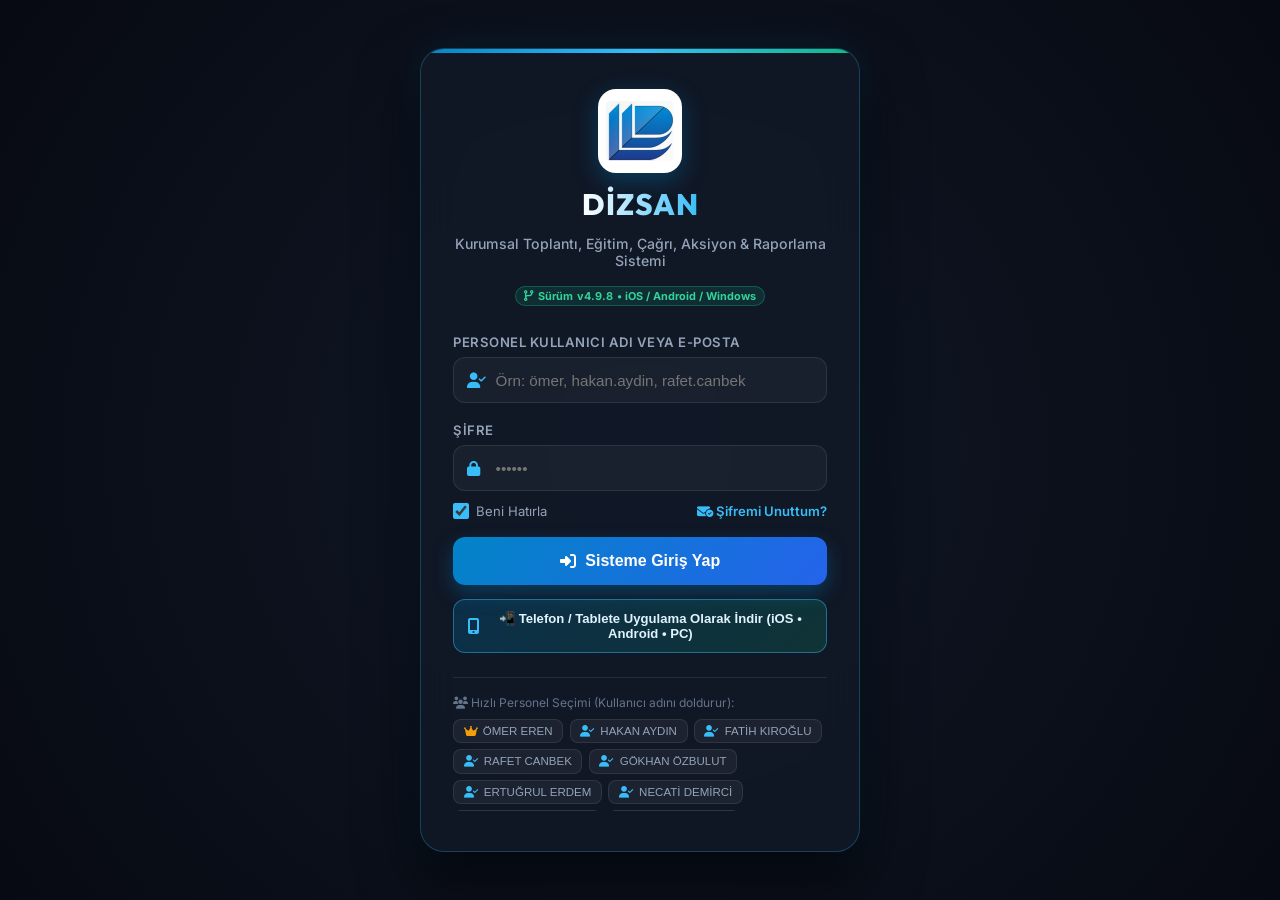
==== index.html @ 08002a42 "v4.9.8: Gündem maddeleri 1.1, 1.2 hiyerarşik alt madde numaralandırması" ====
<!DOCTYPE html>
<html lang="tr">
<head>
    <meta charset="UTF-8">
    <meta name="viewport" content="width=device-width, initial-scale=1.0, maximum-scale=1.0, user-scalable=no, viewport-fit=cover">
    <meta name="theme-color" content="#0284c7">
    <meta name="mobile-web-app-capable" content="yes">
    <meta name="apple-mobile-web-app-capable" content="yes">
    <meta name="apple-mobile-web-app-status-bar-style" content="black-translucent">
    <meta name="apple-mobile-web-app-title" content="Dizsan Toplantı">
    <title>DİZSAN | Kurumsal Toplantı, Eğitim, Çağrı, Aksiyon & Raporlama Sistemi v1.7.0</title>

    <link rel="manifest" href="manifest.json">
    <link rel="apple-touch-icon" sizes="180x180" href="apple-touch-icon.png">
    <link rel="icon" type="image/png" sizes="192x192" href="icon-192.png">
    <link rel="icon" type="image/jpeg" href="dizsan_logo.jpg">

    <!-- Fonts & Icons -->
    <link rel="preconnect" href="https://fonts.googleapis.com">
    <link rel="preconnect" href="https://fonts.gstatic.com" crossorigin>
    <link href="https://fonts.googleapis.com/css2?family=Inter:wght@400;500;600;700&family=Outfit:wght@600;700;800&display=swap" rel="stylesheet">
    <link rel="stylesheet" href="https://cdnjs.cloudflare.com/ajax/libs/font-awesome/6.4.0/css/all.min.css">

    <style>
/* ==========================================================================
   DİZSAN KURUMSAL TOPLANTI, AKSİYON VE DENETİM SİSTEMİ - v1.2.0
   iOS, Android, Windows & macOS Responsive Kurumsal Tasarım
   ========================================================================== */

:root {
    --bg-primary: #0b0f19;
    --bg-secondary: #111827;
    --bg-card: rgba(17, 24, 39, 0.85);
    --bg-card-hover: rgba(31, 41, 55, 0.9);
    --surface-glass: rgba(255, 255, 255, 0.04);
    --border-color: rgba(255, 255, 255, 0.09);
    --border-highlight: rgba(14, 165, 233, 0.4);
    --text-main: #f8fafc;
    --text-sec: #94a3b8;
    --text-muted: #64748b;
    --dizsan-blue: #0284c7;
    --dizsan-light: #38bdf8;
    --dizsan-gradient: linear-gradient(135deg, #0284c7 0%, #2563eb 100%);
    --accent-green: #10b981;
    --accent-amber: #f59e0b;
    --accent-red: #ef4444;
    --accent-purple: #8b5cf6;
    --radius-sm: 8px;
    --radius-md: 14px;
    --radius-lg: 20px;
    --shadow-lg: 0 20px 40px -15px rgba(0, 0, 0, 0.6);
    --sidebar-width: 280px;
}

* {
    margin: 0;
    padding: 0;
    box-sizing: border-box;
    -webkit-tap-highlight-color: transparent;
}

body {
    font-family: 'Inter', -apple-system, BlinkMacSystemFont, 'Segoe UI', Roboto, sans-serif;
    background-color: var(--bg-primary);
    color: var(--text-main);
    min-height: 100vh;
    overflow-x: hidden;
    background-image: 
        radial-gradient(circle at 10% 10%, rgba(2, 132, 199, 0.12) 0%, transparent 40%),
        radial-gradient(circle at 90% 90%, rgba(16, 185, 129, 0.08) 0%, transparent 40%);
}

/* ==========================================================================
   GİRİŞ EKRANI (LOGIN OVERLAY)
   ========================================================================== */
.login-overlay {
    position: fixed;
    inset: 0;
    z-index: 9999;
    background: radial-gradient(circle at center, #111827 0%, #070a12 100%);
    display: flex;
    align-items: center;
    justify-content: center;
    padding: 1.5rem;
}

.login-overlay.hidden {
    display: none !important;
}

.login-card {
    width: 100%;
    max-width: 440px;
    background: rgba(17, 24, 39, 0.92);
    border: 1px solid rgba(56, 189, 248, 0.25);
    border-radius: 24px;
    padding: 2.5rem 2rem;
    box-shadow: 0 25px 60px rgba(0, 0, 0, 0.75), 0 0 40px rgba(2, 132, 199, 0.15);
    backdrop-filter: blur(20px);
    text-align: center;
    position: relative;
    overflow: hidden;
}

.login-card::before {
    content: '';
    position: absolute;
    top: 0;
    left: 0;
    right: 0;
    height: 4px;
    background: linear-gradient(90deg, #0284c7, #38bdf8, #10b981);
}

.login-brand {
    display: flex;
    flex-direction: column;
    align-items: center;
    gap: 0.75rem;
    margin-bottom: 1.75rem;
}

.login-logo {
    width: 84px;
    height: 84px;
    object-fit: contain;
    background: #fff;
    padding: 8px;
    border-radius: 18px;
    box-shadow: 0 8px 25px rgba(2, 132, 199, 0.35);
}

.login-brand h1 {
    font-family: 'Outfit', sans-serif;
    font-size: 1.85rem;
    font-weight: 800;
    letter-spacing: 1px;
    background: linear-gradient(to right, #ffffff, #38bdf8);
    -webkit-background-clip: text;
    -webkit-text-fill-color: transparent;
}

.login-brand p {
    font-size: 0.88rem;
    color: var(--text-sec);
    font-weight: 500;
}

.login-form-group {
    text-align: left;
    margin-bottom: 1.15rem;
}

.login-form-group label {
    display: block;
    font-size: 0.82rem;
    font-weight: 600;
    color: var(--text-sec);
    margin-bottom: 0.45rem;
    text-transform: uppercase;
    letter-spacing: 0.5px;
}

.login-input-wrap {
    position: relative;
    display: flex;
    align-items: center;
}

.login-input-wrap i {
    position: absolute;
    left: 14px;
    color: var(--dizsan-light);
    font-size: 0.95rem;
}

.login-input {
    width: 100%;
    padding: 0.85rem 1rem 0.85rem 2.6rem;
    background: rgba(255, 255, 255, 0.04);
    border: 1px solid var(--border-color);
    border-radius: 12px;
    color: var(--text-main);
    font-size: 0.95rem;
    transition: all 0.2s;
}

.login-input:focus {
    outline: none;
    border-color: var(--dizsan-light);
    background: rgba(255, 255, 255, 0.07);
    box-shadow: 0 0 0 3px rgba(56, 189, 248, 0.15);
}

.btn-login {
    width: 100%;
    padding: 0.95rem;
    border: none;
    border-radius: 12px;
    background: var(--dizsan-gradient);
    color: #fff;
    font-size: 1rem;
    font-weight: 700;
    cursor: pointer;
    margin-top: 0.5rem;
    transition: all 0.25s;
    display: flex;
    align-items: center;
    justify-content: center;
    gap: 0.6rem;
    box-shadow: 0 8px 20px rgba(2, 132, 199, 0.35);
}

.btn-login:hover {
    transform: translateY(-2px);
    box-shadow: 0 12px 25px rgba(2, 132, 199, 0.5);
}

.quick-user-chips {
    margin-top: 1.5rem;
    padding-top: 1.1rem;
    border-top: 1px solid var(--border-color);
    text-align: left;
}

.quick-user-chips span {
    display: block;
    font-size: 0.75rem;
    color: var(--text-muted);
    margin-bottom: 0.55rem;
}

.chip-list {
    display: flex;
    flex-wrap: wrap;
    gap: 0.4rem;
    max-height: 92px;
    overflow-y: auto;
}

.user-chip {
    font-size: 0.72rem;
    padding: 0.3rem 0.6rem;
    border-radius: 8px;
    background: rgba(255, 255, 255, 0.05);
    border: 1px solid var(--border-color);
    color: var(--text-sec);
    cursor: pointer;
    transition: all 0.15s;
}

.user-chip:hover {
    background: rgba(56, 189, 248, 0.15);
    color: #fff;
    border-color: var(--dizsan-light);
}

/* ==========================================================================
   ANA UYGULAMA DÜZENİ (LAYOUT & SIDEBAR)
   ========================================================================== */
.app-shell {
    display: flex;
    min-height: 100vh;
}

.sidebar {
    width: var(--sidebar-width);
    background: rgba(13, 19, 33, 0.95);
    border-right: 1px solid var(--border-color);
    display: flex;
    flex-direction: column;
    position: fixed;
    top: 0;
    bottom: 0;
    left: 0;
    z-index: 100;
    backdrop-filter: blur(16px);
    transition: transform 0.3s ease;
}

.brand-header {
    padding: 1.35rem 1.25rem;
    border-bottom: 1px solid var(--border-color);
    display: flex;
    align-items: center;
    gap: 0.85rem;
}

.brand-logo {
    width: 48px;
    height: 48px;
    border-radius: 12px;
    background: #fff;
    padding: 4px;
    object-fit: contain;
    box-shadow: 0 4px 12px rgba(2, 132, 199, 0.3);
    flex-shrink: 0;
}

.brand-titles {
    display: flex;
    flex-direction: column;
}

.brand-name {
    font-family: 'Outfit', sans-serif;
    font-size: 1.35rem;
    font-weight: 800;
    letter-spacing: 1.2px;
    color: #fff;
    line-height: 1.1;
}

.brand-sub {
    font-size: 0.73rem;
    color: var(--dizsan-light);
    font-weight: 600;
    letter-spacing: 0.4px;
    margin-top: 2px;
}

.version-pill {
    display: inline-flex;
    align-items: center;
    gap: 4px;
    margin-top: 5px;
    padding: 2px 8px;
    border-radius: 20px;
    background: rgba(16, 185, 129, 0.14);
    border: 1px solid rgba(16, 185, 129, 0.35);
    color: #34d399;
    font-size: 0.68rem;
    font-weight: 700;
    width: fit-content;
    cursor: pointer;
}

.active-user-box {
    margin: 1rem 1rem 0.5rem;
    padding: 0.85rem;
    background: rgba(255, 255, 255, 0.03);
    border: 1px solid var(--border-color);
    border-radius: var(--radius-md);
    display: flex;
    align-items: center;
    justify-content: space-between;
    gap: 0.65rem;
}

.active-user-info {
    display: flex;
    align-items: center;
    gap: 0.65rem;
    min-width: 0;
}

.active-user-avatar {
    width: 38px;
    height: 38px;
    border-radius: 10px;
    object-fit: cover;
    border: 2px solid var(--dizsan-light);
    flex-shrink: 0;
}

.active-user-text {
    min-width: 0;
}

.active-user-name {
    font-size: 0.86rem;
    font-weight: 700;
    color: #fff;
    white-space: nowrap;
    overflow: hidden;
    text-overflow: ellipsis;
}

.active-user-role {
    font-size: 0.72rem;
    color: var(--text-sec);
}

.btn-logout-icon {
    background: rgba(239, 68, 68, 0.12);
    border: 1px solid rgba(239, 68, 68, 0.25);
    color: #f87171;
    width: 32px;
    height: 32px;
    border-radius: 8px;
    cursor: pointer;
    display: flex;
    align-items: center;
    justify-content: center;
    transition: all 0.2s;
    flex-shrink: 0;
}

.btn-logout-icon:hover {
    background: rgba(239, 68, 68, 0.25);
    color: #fff;
}

.nav-menu {
    list-style: none;
    padding: 0.75rem 0.85rem;
    flex: 1;
    overflow-y: auto;
    display: flex;
    flex-direction: column;
    gap: 0.35rem;
}

.nav-btn {
    width: 100%;
    display: flex;
    align-items: center;
    justify-content: space-between;
    padding: 0.8rem 1rem;
    border-radius: 12px;
    border: 1px solid transparent;
    background: transparent;
    color: var(--text-sec);
    font-size: 0.9rem;
    font-weight: 600;
    cursor: pointer;
    transition: all 0.2s;
    text-align: left;
}

.nav-btn-left {
    display: flex;
    align-items: center;
    gap: 0.75rem;
}

.nav-btn i {
    width: 20px;
    text-align: center;
    font-size: 1rem;
}

.nav-btn:hover {
    background: rgba(255, 255, 255, 0.04);
    color: #fff;
}

.nav-btn.active {
    background: linear-gradient(90deg, rgba(2, 132, 199, 0.22) 0%, rgba(2, 132, 199, 0.05) 100%);
    border-color: rgba(56, 189, 248, 0.35);
    color: #fff;
}

.nav-btn.active i {
    color: var(--dizsan-light);
}

.nav-badge {
    font-size: 0.72rem;
    padding: 2px 7px;
    border-radius: 10px;
    background: rgba(255, 255, 255, 0.08);
    color: var(--text-main);
    font-weight: 700;
}

.nav-badge.danger {
    background: rgba(239, 68, 68, 0.2);
    color: #fca5a5;
    border: 1px solid rgba(239, 68, 68, 0.4);
}

.sidebar-footer {
    padding: 1rem;
    border-top: 1px solid var(--border-color);
    font-size: 0.75rem;
    color: var(--text-muted);
    display: flex;
    flex-direction: column;
    gap: 0.4rem;
}

.sync-indicator {
    display: flex;
    align-items: center;
    gap: 0.45rem;
    color: #34d399;
    font-weight: 600;
}

.sync-dot {
    width: 8px;
    height: 8px;
    border-radius: 50%;
    background: #10b981;
    box-shadow: 0 0 8px #10b981;
    animation: pulseDot 2s infinite;
}

@keyframes pulseDot {
    0%, 100% { opacity: 1; transform: scale(1); }
    50% { opacity: 0.45; transform: scale(1.2); }
}

/* ==========================================================================
   MAIN CONTENT & TOPBAR
   ========================================================================== */
.main-area {
    flex: 1;
    margin-left: var(--sidebar-width);
    display: flex;
    flex-direction: column;
    min-width: 0;
    padding-bottom: 80px;
}

.topbar {
    position: sticky;
    top: 0;
    z-index: 80;
    background: rgba(11, 15, 25, 0.88);
    backdrop-filter: blur(16px);
    border-bottom: 1px solid var(--border-color);
    padding: 1rem 1.75rem;
    display: flex;
    align-items: center;
    justify-content: space-between;
    gap: 1rem;
    flex-wrap: wrap;
}

.topbar-left {
    display: flex;
    align-items: center;
    gap: 0.85rem;
}

.mobile-menu-btn {
    display: none;
    background: var(--surface-glass);
    border: 1px solid var(--border-color);
    color: #fff;
    width: 40px;
    height: 40px;
    border-radius: 10px;
    font-size: 1.1rem;
    cursor: pointer;
}

.page-title h2 {
    font-family: 'Outfit', sans-serif;
    font-size: 1.35rem;
    font-weight: 700;
    color: #fff;
}

.page-title p {
    font-size: 0.8rem;
    color: var(--text-sec);
}

/* CANLI TOPLANTI SÜRE SAYACI (LIVE MEETING TIMER BAR) */
.meeting-timer-widget {
    display: flex;
    align-items: center;
    gap: 0.75rem;
    background: rgba(17, 24, 39, 0.95);
    border: 1px solid rgba(56, 189, 248, 0.3);
    padding: 0.45rem 0.9rem;
    border-radius: 14px;
    box-shadow: 0 4px 15px rgba(0, 0, 0, 0.3);
}

.timer-display {
    font-family: 'Outfit', monospace;
    font-size: 1.25rem;
    font-weight: 800;
    color: #38bdf8;
    letter-spacing: 1px;
    min-width: 90px;
    text-align: center;
}

.timer-display.running {
    color: #34d399;
    text-shadow: 0 0 10px rgba(52, 211, 153, 0.4);
}

.timer-btn {
    background: rgba(255, 255, 255, 0.06);
    border: 1px solid var(--border-color);
    color: #fff;
    padding: 0.35rem 0.65rem;
    border-radius: 8px;
    font-size: 0.78rem;
    font-weight: 600;
    cursor: pointer;
    transition: all 0.15s;
    display: inline-flex;
    align-items: center;
    gap: 4px;
}

.timer-btn:hover {
    background: rgba(56, 189, 248, 0.2);
    border-color: var(--dizsan-light);
}

.timer-btn.start {
    background: rgba(16, 185, 129, 0.2);
    border-color: rgba(16, 185, 129, 0.4);
    color: #34d399;
}

.timer-btn.pause {
    background: rgba(245, 158, 11, 0.2);
    border-color: rgba(245, 158, 11, 0.4);
    color: #fbbf24;
}

.topbar-actions {
    display: flex;
    align-items: center;
    gap: 0.65rem;
    flex-wrap: wrap;
}

/* ==========================================================================
   BUTONLAR VE GENEL BİLEŞENLER
   ========================================================================== */
.btn {
    display: inline-flex;
    align-items: center;
    gap: 0.5rem;
    padding: 0.65rem 1.1rem;
    border-radius: 10px;
    font-size: 0.86rem;
    font-weight: 600;
    cursor: pointer;
    border: 1px solid transparent;
    transition: all 0.2s;
    text-decoration: none;
    white-space: nowrap;
}

.btn-primary {
    background: var(--dizsan-gradient);
    color: #fff;
    box-shadow: 0 4px 14px rgba(2, 132, 199, 0.35);
}

.btn-primary:hover {
    transform: translateY(-1px);
    box-shadow: 0 6px 20px rgba(2, 132, 199, 0.5);
}

.btn-success {
    background: linear-gradient(135deg, #10b981 0%, #059669 100%);
    color: #fff;
    box-shadow: 0 4px 14px rgba(16, 185, 129, 0.3);
}

.btn-secondary {
    background: rgba(255, 255, 255, 0.05);
    border-color: var(--border-color);
    color: var(--text-main);
}

.btn-secondary:hover {
    background: rgba(255, 255, 255, 0.1);
    border-color: rgba(255, 255, 255, 0.2);
}

.btn-danger {
    background: rgba(239, 68, 68, 0.15);
    border-color: rgba(239, 68, 68, 0.35);
    color: #fca5a5;
}

.btn-danger:hover {
    background: rgba(239, 68, 68, 0.3);
    color: #fff;
}

.btn-sm {
    padding: 0.4rem 0.7rem;
    font-size: 0.78rem;
    border-radius: 8px;
}

/* ==========================================================================
   SAYFA İÇERİĞİ & KARTLAR
   ========================================================================== */
.content-wrapper {
    padding: 1.5rem 1.75rem;
}

.tab-section {
    display: none;
    animation: fadeIn 0.25s ease;
}

.tab-section.active {
    display: block;
}

@keyframes fadeIn {
    from { opacity: 0; transform: translateY(6px); }
    to { opacity: 1; transform: translateY(0); }
}

/* KPI GRID */
.kpi-grid {
    display: grid;
    grid-template-columns: repeat(auto-fit, minmax(220px, 1fr));
    gap: 1.15rem;
    margin-bottom: 1.5rem;
}

.kpi-card {
    background: var(--bg-card);
    border: 1px solid var(--border-color);
    border-radius: var(--radius-md);
    padding: 1.25rem;
    display: flex;
    align-items: center;
    justify-content: space-between;
    position: relative;
    overflow: hidden;
}

.kpi-card::after {
    content: '';
    position: absolute;
    left: 0;
    top: 0;
    bottom: 0;
    width: 4px;
    background: var(--dizsan-light);
}

.kpi-card.green::after { background: var(--accent-green); }
.kpi-card.amber::after { background: var(--accent-amber); }
.kpi-card.red::after { background: var(--accent-red); }
.kpi-card.purple::after { background: var(--accent-purple); }

.kpi-info h4 {
    font-size: 0.78rem;
    text-transform: uppercase;
    letter-spacing: 0.5px;
    color: var(--text-sec);
    margin-bottom: 0.35rem;
}

.kpi-info .kpi-val {
    font-family: 'Outfit', sans-serif;
    font-size: 1.85rem;
    font-weight: 800;
    color: #fff;
}

.kpi-info .kpi-sub {
    font-size: 0.75rem;
    color: var(--text-muted);
    margin-top: 2px;
}

.kpi-icon {
    width: 48px;
    height: 48px;
    border-radius: 12px;
    background: rgba(56, 189, 248, 0.12);
    color: var(--dizsan-light);
    display: flex;
    align-items: center;
    justify-content: center;
    font-size: 1.35rem;
}

.kpi-card.green .kpi-icon { background: rgba(16, 185, 129, 0.12); color: #34d399; }
.kpi-card.amber .kpi-icon { background: rgba(245, 158, 11, 0.12); color: #fbbf24; }
.kpi-card.red .kpi-icon { background: rgba(239, 68, 68, 0.12); color: #f87171; }
.kpi-card.purple .kpi-icon { background: rgba(139, 92, 246, 0.12); color: #a78bfa; }

/* GENEL GİZLEME SINIFI */
.hidden {
    display: none !important;
}

/* ALARM BANNER (YAKLAŞAN / GECİKEN AKSİYONLAR & TOPLANTI ÇAĞRI ALARMLARI) */
.alarm-banner {
    background: linear-gradient(90deg, rgba(239, 68, 68, 0.16) 0%, rgba(245, 158, 11, 0.12) 100%);
    border: 1px solid rgba(239, 68, 68, 0.4);
    border-radius: var(--radius-md);
    padding: 1rem 1.25rem;
    margin-bottom: 1.2rem;
    display: flex;
    align-items: center;
    justify-content: space-between;
    gap: 1rem;
    flex-wrap: wrap;
}

.alarm-banner.hidden {
    display: none !important;
}

/* TOPLANTI ÇAĞRISI & GERİ SAYIM UYARI BANNERLARI (5 DK KIRMIZI, 1 SAAT SARI, DAVET MAVİ) */
.meeting-call-banner {
    border-radius: var(--radius-md);
    padding: 1rem 1.25rem;
    margin-bottom: 1.2rem;
    display: flex;
    align-items: center;
    justify-content: space-between;
    gap: 1rem;
    flex-wrap: wrap;
    transition: all 0.3s ease;
}

.meeting-call-banner.red-5m {
    background: linear-gradient(90deg, rgba(220, 38, 38, 0.32) 0%, rgba(185, 28, 28, 0.22) 100%);
    border: 2px solid #ef4444;
    box-shadow: 0 0 24px rgba(239, 68, 68, 0.45);
    animation: redAlertPulse 1.2s infinite alternate;
}

.meeting-call-banner.yellow-1h {
    background: linear-gradient(90deg, rgba(245, 158, 11, 0.26) 0%, rgba(217, 119, 6, 0.16) 100%);
    border: 2px solid #f59e0b;
    box-shadow: 0 0 18px rgba(245, 158, 11, 0.3);
}

.meeting-call-banner.blue-invite {
    background: linear-gradient(90deg, rgba(2, 132, 199, 0.22) 0%, rgba(16, 185, 129, 0.14) 100%);
    border: 1px solid rgba(56, 189, 248, 0.5);
}

@keyframes redAlertPulse {
    from { box-shadow: 0 0 10px rgba(239, 68, 68, 0.35); border-color: #ef4444; }
    to   { box-shadow: 0 0 28px rgba(239, 68, 68, 0.85); border-color: #fca5a5; }
}

.alarm-banner-left {
    display: flex;
    align-items: center;
    gap: 0.85rem;
}

.alarm-pulse-icon {
    width: 42px;
    height: 42px;
    border-radius: 10px;
    background: rgba(239, 68, 68, 0.25);
    color: #fca5a5;
    display: flex;
    align-items: center;
    justify-content: center;
    font-size: 1.25rem;
    animation: pulseDot 1.5s infinite;
}

/* CARD & FILTERS */
.glass-card {
    background: var(--bg-card);
    border: 1px solid var(--border-color);
    border-radius: var(--radius-lg);
    padding: 1.35rem;
    margin-bottom: 1.5rem;
    box-shadow: var(--shadow-lg);
}

.card-header {
    display: flex;
    align-items: center;
    justify-content: space-between;
    gap: 1rem;
    padding-bottom: 1rem;
    margin-bottom: 1.15rem;
    border-bottom: 1px solid var(--border-color);
    flex-wrap: wrap;
}

.card-header h3 {
    font-family: 'Outfit', sans-serif;
    font-size: 1.15rem;
    font-weight: 700;
    color: #fff;
    display: flex;
    align-items: center;
    gap: 0.55rem;
}

.filter-bar {
    display: flex;
    gap: 0.75rem;
    flex-wrap: wrap;
    margin-bottom: 1.2rem;
}

.form-control {
    width: 100%;
    box-sizing: border-box;
    background: rgba(255, 255, 255, 0.04);
    border: 1px solid var(--border-color);
    border-radius: 10px;
    padding: 0.6rem 0.85rem;
    color: var(--text-main);
    font-size: 0.86rem;
    font-family: inherit;
    transition: all 0.2s;
}

.form-control:focus {
    outline: none;
    border-color: var(--dizsan-light);
    background: rgba(255, 255, 255, 0.07);
}

select.form-control option {
    background: #111827;
    color: #fff;
}

/* TOPLANTI KARTLARI LİSTESİ */
.meetings-grid {
    display: grid;
    grid-template-columns: repeat(auto-fill, minmax(340px, 1fr));
    gap: 1.25rem;
}

.meeting-card {
    background: rgba(255, 255, 255, 0.025);
    border: 1px solid var(--border-color);
    border-radius: 16px;
    padding: 1.25rem;
    display: flex;
    flex-direction: column;
    justify-content: space-between;
    gap: 1rem;
    transition: all 0.22s;
    position: relative;
}

.meeting-card:hover {
    border-color: rgba(56, 189, 248, 0.45);
    background: rgba(255, 255, 255, 0.045);
    transform: translateY(-2px);
}

.meeting-card-top {
    display: flex;
    align-items: flex-start;
    justify-content: space-between;
    gap: 0.75rem;
}

.meeting-code-badge {
    font-size: 0.72rem;
    font-weight: 700;
    padding: 3px 9px;
    border-radius: 8px;
    background: rgba(2, 132, 199, 0.2);
    color: var(--dizsan-light);
    border: 1px solid rgba(56, 189, 248, 0.3);
}

.meeting-title {
    font-size: 1.08rem;
    font-weight: 700;
    color: #fff;
    margin: 0.45rem 0 0.3rem;
}

.meeting-meta {
    display: flex;
    flex-wrap: wrap;
    gap: 0.75rem;
    font-size: 0.8rem;
    color: var(--text-sec);
    margin-bottom: 0.65rem;
}

.meeting-meta span {
    display: inline-flex;
    align-items: center;
    gap: 0.35rem;
}

.meeting-summary-box {
    background: rgba(0, 0, 0, 0.25);
    border-left: 3px solid var(--dizsan-light);
    padding: 0.65rem 0.8rem;
    border-radius: 6px;
    font-size: 0.83rem;
    color: #cbd5e1;
    line-height: 1.45;
    max-height: 85px;
    overflow: hidden;
    text-overflow: ellipsis;
}

.participants-avatars {
    display: flex;
    flex-wrap: wrap;
    gap: 0.35rem;
    margin-top: 0.65rem;
}

.participant-tag {
    font-size: 0.72rem;
    padding: 2px 8px;
    border-radius: 6px;
    background: rgba(255, 255, 255, 0.06);
    color: #e2e8f0;
    border: 1px solid rgba(255, 255, 255, 0.08);
}

.meeting-card-footer {
    display: flex;
    align-items: center;
    justify-content: space-between;
    padding-top: 0.85rem;
    border-top: 1px solid var(--border-color);
    gap: 0.5rem;
    flex-wrap: wrap;
}

/* TABLOLAR (AKSİYONLAR & LOGLAR) */
.table-responsive {
    width: 100%;
    overflow-x: auto;
}

.dizsan-table {
    width: 100%;
    border-collapse: collapse;
    text-align: left;
}

.dizsan-table th {
    padding: 0.85rem 1rem;
    font-size: 0.76rem;
    text-transform: uppercase;
    letter-spacing: 0.5px;
    color: var(--text-sec);
    background: rgba(255, 255, 255, 0.03);
    border-bottom: 1px solid var(--border-color);
    white-space: nowrap;
}

.dizsan-table td {
    padding: 0.9rem 1rem;
    font-size: 0.86rem;
    border-bottom: 1px solid rgba(255, 255, 255, 0.05);
    vertical-align: middle;
}

.dizsan-table tr:hover td {
    background: rgba(255, 255, 255, 0.025);
}

/* ROZETLER VE GERİ SAYIM ZAMANLAYICI ETİKETLERİ */
.badge {
    display: inline-flex;
    align-items: center;
    gap: 0.35rem;
    padding: 0.28rem 0.65rem;
    border-radius: 8px;
    font-size: 0.74rem;
    font-weight: 700;
    white-space: nowrap;
}

.badge-critical {
    background: rgba(239, 68, 68, 0.18);
    color: #fca5a5;
    border: 1px solid rgba(239, 68, 68, 0.4);
}

.badge-high {
    background: rgba(245, 158, 11, 0.18);
    color: #fcd34d;
    border: 1px solid rgba(245, 158, 11, 0.4);
}

.badge-normal {
    background: rgba(56, 189, 248, 0.15);
    color: #7dd3fc;
    border: 1px solid rgba(56, 189, 248, 0.35);
}

.badge-done {
    background: rgba(16, 185, 129, 0.18);
    color: #6ee7b7;
    border: 1px solid rgba(16, 185, 129, 0.4);
}

.badge-progress {
    background: rgba(139, 92, 246, 0.18);
    color: #c4b5fd;
    border: 1px solid rgba(139, 92, 246, 0.4);
}

.badge-pending {
    background: rgba(148, 163, 184, 0.15);
    color: #cbd5e1;
    border: 1px solid rgba(148, 163, 184, 0.3);
}

.countdown-pill {
    font-family: 'Outfit', monospace;
    font-size: 0.78rem;
    font-weight: 700;
    padding: 0.32rem 0.7rem;
    border-radius: 8px;
    display: inline-flex;
    align-items: center;
    gap: 0.4rem;
    white-space: nowrap;
}

.countdown-pill.overdue {
    background: rgba(239, 68, 68, 0.22);
    color: #fca5a5;
    border: 1px solid rgba(239, 68, 68, 0.5);
    animation: pulseDot 1.8s infinite;
}

.countdown-pill.urgent {
    background: rgba(245, 158, 11, 0.22);
    color: #fde68a;
    border: 1px solid rgba(245, 158, 11, 0.5);
}

.countdown-pill.safe {
    background: rgba(16, 185, 129, 0.15);
    color: #6ee7b7;
    border: 1px solid rgba(16, 185, 129, 0.35);
}

.countdown-pill.completed {
    background: rgba(16, 185, 129, 0.1);
    color: #34d399;
    border: 1px dashed rgba(16, 185, 129, 0.3);
}

/* ==========================================================================
   MODAL PENCERELERİ
   ========================================================================== */
.modal-backdrop {
    position: fixed;
    inset: 0;
    z-index: 10000;
    background: rgba(5, 8, 15, 0.82);
    backdrop-filter: blur(8px);
    -webkit-backdrop-filter: blur(8px);
    display: none;
    align-items: center;
    justify-content: center;
    padding: 1rem;
    overflow: hidden;
}

.modal-backdrop.open {
    display: flex;
}

.modal-box {
    width: 100%;
    max-width: 960px;
    max-height: 92vh;
    background: #111827;
    border: 1px solid rgba(56, 189, 248, 0.35);
    border-radius: 20px;
    display: flex;
    flex-direction: column;
    overflow: hidden;
    box-shadow: 0 25px 60px rgba(0, 0, 0, 0.85);
}

.modal-box form {
    display: flex;
    flex-direction: column;
    flex: 1 1 auto;
    min-height: 0;
    overflow: hidden;
}

.modal-header {
    padding: 1.15rem 1.5rem;
    background: rgba(255, 255, 255, 0.03);
    border-bottom: 1px solid var(--border-color);
    display: flex;
    align-items: center;
    justify-content: space-between;
    flex-shrink: 0;
}

.modal-header h3 {
    font-family: 'Outfit', sans-serif;
    font-size: 1.2rem;
    color: #fff;
    display: flex;
    align-items: center;
    gap: 0.6rem;
    margin: 0;
}

.modal-close {
    background: transparent;
    border: none;
    color: var(--text-sec);
    font-size: 1.5rem;
    cursor: pointer;
    line-height: 1;
    padding: 0.25rem 0.5rem;
    border-radius: 8px;
    transition: color 0.15s;
}

.modal-close:hover {
    color: #f87171;
}

.modal-body {
    padding: 1.5rem;
    overflow-y: auto;
    -webkit-overflow-scrolling: touch;
    overscroll-behavior-y: contain;
    flex: 1 1 auto;
    min-height: 0;
}

.modal-footer {
    padding: 1rem 1.5rem;
    background: rgba(255, 255, 255, 0.02);
    border-top: 1px solid var(--border-color);
    display: flex;
    justify-content: flex-end;
    gap: 0.75rem;
    flex-shrink: 0;
}

.form-grid {
    display: grid;
    grid-template-columns: repeat(auto-fit, minmax(220px, 1fr));
    gap: 1rem;
    margin-bottom: 1rem;
}

.form-group {
    display: flex;
    flex-direction: column;
    gap: 0.4rem;
}

.form-group label {
    font-size: 0.8rem;
    font-weight: 600;
    color: var(--text-sec);
}

.participants-selector {
    display: grid;
    grid-template-columns: repeat(auto-fill, minmax(175px, 1fr));
    gap: 0.5rem;
    max-height: 170px;
    overflow-y: auto;
    padding: 0.75rem;
    background: rgba(0, 0, 0, 0.25);
    border: 1px solid var(--border-color);
    border-radius: 12px;
}

.participant-check {
    display: flex;
    align-items: center;
    gap: 0.55rem;
    font-size: 0.8rem;
    color: #cbd5e1;
    cursor: pointer;
    padding: 0.45rem 0.65rem;
    border-radius: 10px;
    background: rgba(255, 255, 255, 0.03);
    border: 1.5px solid rgba(255, 255, 255, 0.08);
    transition: all 0.18s ease;
    user-select: none;
}

.participant-check:hover {
    background: rgba(56, 189, 248, 0.12);
    border-color: rgba(56, 189, 248, 0.35);
}

.participant-check input[type="checkbox"],
.blue-tick-checkbox,
.amber-tick-checkbox {
    appearance: none;
    -webkit-appearance: none;
    width: 18px;
    height: 18px;
    min-width: 18px;
    border-radius: 5px;
    border: 2px solid rgba(148, 163, 184, 0.55);
    background: rgba(15, 23, 42, 0.9);
    cursor: pointer;
    display: inline-grid;
    place-content: center;
    transition: all 0.15s ease;
    margin: 0;
}

.participant-check input[type="checkbox"]::before,
.blue-tick-checkbox::before,
.amber-tick-checkbox::before {
    content: "";
    width: 10px;
    height: 5.5px;
    border-left: 2.5px solid #ffffff;
    border-bottom: 2.5px solid #ffffff;
    transform: rotate(-45deg) scale(0);
    margin-top: -2px;
    transition: transform 0.14s ease-in-out;
}

.participant-check input[type="checkbox"]:checked,
.blue-tick-checkbox:checked {
    background: linear-gradient(135deg, #0284c7, #38bdf8);
    border-color: #38bdf8;
    box-shadow: 0 0 8px rgba(56, 189, 248, 0.55);
}

.amber-tick-checkbox:checked {
    background: linear-gradient(135deg, #d97706, #f59e0b);
    border-color: #fbbf24;
    box-shadow: 0 0 8px rgba(245, 158, 11, 0.55);
}

.participant-check input[type="checkbox"]:checked::before,
.blue-tick-checkbox:checked::before,
.amber-tick-checkbox:checked::before {
    transform: rotate(-45deg) scale(1);
}

.participant-check.is-checked,
.participant-check:has(input[type="checkbox"]:checked) {
    background: rgba(2, 132, 199, 0.24);
    border-color: #38bdf8;
    color: #ffffff;
    font-weight: 700;
    box-shadow: 0 2px 10px rgba(2, 132, 199, 0.22);
}

.participant-check.is-checked small,
.participant-check:has(input[type="checkbox"]:checked) small {
    color: #bae6fd !important;
}

/* ==========================================================================
   GELİŞMİŞ YOKLAMA (DAVETLİ / GELEN / GELMEYEN & NEDENİ),
   TİKLEMELİ GÜNDEM MADDELERİ VE KARAR SORUMLUSU / TERMİN STİLLERİ
   ========================================================================== */
.meeting-card.clickable-card {
    cursor: pointer;
}

.meeting-card.clickable-card:hover {
    border-color: #38bdf8;
    background: rgba(56, 189, 248, 0.05);
    box-shadow: 0 12px 30px rgba(2, 132, 199, 0.22);
    transform: translateY(-3px);
}

.card-click-hint {
    display: inline-flex;
    align-items: center;
    gap: 0.35rem;
    font-size: 0.72rem;
    font-weight: 700;
    color: #38bdf8;
    background: rgba(2, 132, 199, 0.14);
    border: 1px dashed rgba(56, 189, 248, 0.4);
    border-radius: 8px;
    padding: 0.28rem 0.6rem;
    margin-top: 0.35rem;
}

.attendance-row {
    display: flex;
    flex-direction: column;
    gap: 0.45rem;
    padding: 0.55rem 0.7rem;
    border-radius: 10px;
    background: rgba(15, 23, 42, 0.75);
    border: 1px solid rgba(255, 255, 255, 0.08);
    transition: all 0.2s;
}

.attendance-row.status-attended {
    border-color: rgba(16, 185, 129, 0.45);
    background: rgba(16, 185, 129, 0.07);
}

.attendance-row.status-absent {
    border-color: rgba(239, 68, 68, 0.5);
    background: rgba(239, 68, 68, 0.08);
}

.attendance-toggle-btn {
    padding: 0.3rem 0.65rem;
    border-radius: 8px;
    font-size: 0.74rem;
    font-weight: 700;
    cursor: pointer;
    border: 1px solid rgba(255, 255, 255, 0.15);
    background: rgba(255, 255, 255, 0.04);
    color: #94a3b8;
    display: inline-flex;
    align-items: center;
    gap: 0.3rem;
    transition: all 0.18s;
}

.attendance-toggle-btn.active-attended {
    background: linear-gradient(135deg, #10b981, #059669);
    color: #fff;
    border-color: #34d399;
    box-shadow: 0 2px 10px rgba(16, 185, 129, 0.35);
}

.attendance-toggle-btn.active-absent {
    background: linear-gradient(135deg, #ef4444, #dc2626);
    color: #fff;
    border-color: #f87171;
    box-shadow: 0 2px 10px rgba(239, 68, 68, 0.35);
}

.absent-reason-box {
    margin-top: 0.2rem;
    padding: 0.45rem 0.6rem;
    background: rgba(15, 23, 42, 0.9);
    border: 1px dashed rgba(239, 68, 68, 0.5);
    border-radius: 8px;
    animation: fadeInDown 0.2s ease-out;
}

.agenda-item-card {
    background: rgba(15, 23, 42, 0.8);
    border: 1px solid rgba(148, 163, 184, 0.22);
    border-radius: 10px;
    padding: 0.6rem 0.75rem;
    transition: all 0.2s;
}

.agenda-item-card.discussed {
    border-color: rgba(56, 189, 248, 0.55);
    background: rgba(2, 132, 199, 0.1);
}

.agenda-item-card.undiscussed {
    border-color: rgba(148, 163, 184, 0.22);
    background: rgba(15, 23, 42, 0.75);
}

.agenda-explanation-box {
    margin-top: 0.5rem;
    padding-top: 0.5rem;
    border-top: 1px dashed rgba(56, 189, 248, 0.3);
    animation: fadeInDown 0.2s ease-out;
}

.agenda-explanation-box .form-control {
    width: 100%;
    box-sizing: border-box;
    padding: 0.48rem 0.7rem;
    font-size: 0.82rem;
}

.decision-header-row {
    display: grid;
    grid-template-columns: 26px minmax(0, 2.5fr) 175px 138px 104px;
    gap: 0.5rem;
    padding: 0 0.55rem 0.25rem;
    font-size: 0.72rem;
    font-weight: 700;
    color: #94a3b8;
}

.decision-item-row {
    display: grid;
    grid-template-columns: 26px minmax(0, 2.5fr) 175px 138px 104px;
    gap: 0.5rem;
    align-items: center;
    background: rgba(15, 23, 42, 0.65);
    border: 1px solid rgba(148, 163, 184, 0.18);
    border-radius: 10px;
    padding: 0.45rem 0.55rem;
    box-sizing: border-box;
}

.decision-item-row > div,
.inline-action-row > div {
    min-width: 0;
}

.decision-item-row .form-control,
.decision-item-row .auto-date-container,
.inline-action-row .form-control,
.inline-action-row .auto-date-container {
    width: 100% !important;
    min-width: 0 !important;
    box-sizing: border-box !important;
    padding: 0.45rem 0.6rem !important;
    font-size: 0.81rem !important;
}

.inline-action-row {
    display: flex;
    flex-direction: column;
    gap: 0.55rem;
    background: rgba(15, 23, 42, 0.78);
    padding: 0.65rem 0.75rem;
    border-radius: 10px;
    border: 1px solid rgba(56, 189, 248, 0.32);
    box-sizing: border-box;
}

.inline-action-top-grid {
    display: flex;
    flex-direction: column;
    gap: 0.25rem;
    width: 100%;
}

.inline-action-meta-grid {
    display: grid;
    grid-template-columns: minmax(120px, 1fr) minmax(145px, 1.25fr) minmax(105px, 0.9fr) auto;
    gap: 0.55rem;
    align-items: end;
    padding-top: 0.45rem;
    border-top: 1px dashed rgba(56, 189, 248, 0.2);
}

.inline-action-bottom-grid {
    display: grid;
    grid-template-columns: minmax(0, 1.45fr) minmax(0, 1fr);
    gap: 0.6rem;
    align-items: start;
    padding-top: 0.48rem;
    border-top: 1px dashed rgba(56, 189, 248, 0.22);
}

.inline-action-top-grid > div,
.inline-action-meta-grid > div,
.inline-action-bottom-grid > div {
    min-width: 0;
}

.multi-assignee-chips {
    display: flex;
    flex-wrap: wrap;
    gap: 0.35rem;
    margin-bottom: 0.35rem;
}

.multi-assignee-chips:empty {
    display: none;
    margin-bottom: 0;
}

.assignee-chip {
    display: inline-flex;
    align-items: center;
    gap: 0.35rem;
    padding: 0.22rem 0.55rem;
    border-radius: 7px;
    font-size: 0.75rem;
    font-weight: 700;
    background: rgba(2, 132, 199, 0.28);
    border: 1px solid rgba(56, 189, 248, 0.55);
    color: #fff;
    white-space: nowrap;
}

.assignee-chip button {
    background: none;
    border: none;
    color: #fca5a5;
    cursor: pointer;
    font-size: 0.92rem;
    line-height: 1;
    padding: 0 2px;
    font-weight: 800;
    display: inline-flex;
    align-items: center;
}

.assignee-chip button:hover {
    color: #ef4444;
}

@media (max-width: 768px) {
    .decision-header-row {
        display: none;
    }
    .decision-item-row,
    .inline-action-top-grid,
    .inline-action-meta-grid,
    .inline-action-bottom-grid {
        grid-template-columns: 1fr;
        gap: 0.45rem;
    }
}

@keyframes fadeInDown {
    from { opacity: 0; transform: translateY(-4px); }
    to { opacity: 1; transform: translateY(0); }
}

/* ==========================================================================
   MOBİL ALT MENÜ (iOS / ANDROID BOTTOM BAR)
   ========================================================================== */
.mobile-bottom-nav {
    display: none;
    position: fixed;
    bottom: 0;
    left: 0;
    right: 0;
    z-index: 95;
    background: rgba(13, 19, 33, 0.96);
    backdrop-filter: blur(16px);
    border-top: 1px solid var(--border-color);
    padding: 0.45rem 0.5rem calc(0.45rem + env(safe-area-inset-bottom));
    justify-content: space-around;
}

.mob-nav-item {
    background: transparent;
    border: none;
    color: var(--text-sec);
    display: flex;
    flex-direction: column;
    align-items: center;
    gap: 3px;
    font-size: 0.68rem;
    font-weight: 600;
    cursor: pointer;
    padding: 0.35rem 0.5rem;
    border-radius: 10px;
}

.mob-nav-item i {
    font-size: 1.1rem;
}

.mob-nav-item.active {
    color: var(--dizsan-light);
}

.mobile-nav-fab {
    background: linear-gradient(135deg, #0284c7, #38bdf8);
    color: #fff;
    width: 48px;
    height: 48px;
    border-radius: 50%;
    display: flex;
    flex-direction: column;
    align-items: center;
    justify-content: center;
    margin-top: -18px;
    box-shadow: 0 8px 20px rgba(2, 132, 199, 0.5);
    border: 2px solid #0f172a;
    cursor: pointer;
    font-size: 1.15rem;
    text-decoration: none;
    flex-shrink: 0;
    transition: transform 0.15s ease;
}

.mobile-nav-fab:active {
    transform: scale(0.92);
}

.mobile-nav-fab span {
    font-size: 0.62rem;
    font-weight: 700;
    margin-top: 1px;
}

/* ==========================================================================
   A4 RESMİ DİZSAN TOPLANTI TUTANAĞI BASKI ŞABLONU (@media print)
   ========================================================================== */
#print-minutes-area {
    display: none;
}

@media print {
    body * {
        visibility: hidden !important;
    }
    .app-shell, .login-overlay, .modal-backdrop, .mobile-bottom-nav {
        display: none !important;
    }
    #print-minutes-area, #print-minutes-area * {
        visibility: visible !important;
    }
    #print-minutes-area {
        display: block !important;
        position: absolute;
        left: 0;
        top: 0;
        width: 100%;
        background: #fff !important;
        color: #000 !important;
        padding: 15mm;
        font-family: Arial, sans-serif;
    }
}

/* ==========================================================================
   PWA MOBİL KURULUM BANNERI, POPUP & AKILLI BUTON STİLLERİ
   ========================================================================== */
.mobile-pwa-banner {
    position: sticky;
    top: 0;
    z-index: 999;
    margin: 0.5rem 0.85rem 0.25rem 0.85rem;
    animation: pwaSlideDown 0.35s cubic-bezier(0.16, 1, 0.3, 1);
}

@keyframes pwaSlideDown {
    from { transform: translateY(-100%); opacity: 0; }
    to { transform: translateY(0); opacity: 1; }
}

.pwa-banner-card {
    background: rgba(15, 23, 42, 0.95);
    border: 1px solid rgba(56, 189, 248, 0.45);
    border-radius: 14px;
    padding: 0.75rem 0.95rem;
    display: flex;
    align-items: center;
    justify-content: space-between;
    gap: 0.75rem;
    box-shadow: 0 10px 25px rgba(0, 0, 0, 0.65), 0 0 15px rgba(2, 132, 199, 0.25);
    backdrop-filter: blur(16px);
    -webkit-backdrop-filter: blur(16px);
}

.pwa-banner-icon {
    width: 42px;
    height: 42px;
    border-radius: 10px;
    object-fit: cover;
    border: 1px solid rgba(255, 255, 255, 0.2);
    flex-shrink: 0;
}

.pwa-banner-info {
    flex: 1;
    min-width: 0;
}

.pwa-banner-info strong {
    display: block;
    font-size: 0.86rem;
    color: #ffffff;
    font-weight: 700;
}

.pwa-banner-info p {
    font-size: 0.73rem;
    color: #cbd5e1;
    margin: 2px 0 0 0;
    line-height: 1.3;
}

.pwa-banner-buttons {
    display: flex;
    align-items: center;
    gap: 0.45rem;
    flex-shrink: 0;
}

.pwa-close-btn {
    background: none;
    border: none;
    color: #94a3b8;
    font-size: 1.4rem;
    padding: 0 0.3rem;
    cursor: pointer;
    line-height: 1;
}

.pwa-close-btn:hover {
    color: #f1f5f9;
}

.mobile-app-install-chip {
    background: linear-gradient(135deg, #0284c7, #2563eb) !important;
    color: #ffffff !important;
    border: 1px solid rgba(255, 255, 255, 0.25) !important;
    box-shadow: 0 2px 10px rgba(2, 132, 199, 0.45);
    animation: pwaChipPulse 2.5s infinite;
}

@keyframes pwaChipPulse {
    0%, 100% { box-shadow: 0 0 0 0 rgba(2, 132, 199, 0.5); }
    50% { box-shadow: 0 0 0 6px rgba(2, 132, 199, 0); }
}

/* iOS Safari Alt Ok İşareti */
.ios-safari-pointer {
    position: fixed;
    bottom: max(20px, env(safe-area-inset-bottom));
    left: 50%;
    transform: translateX(-50%);
    background: rgba(15, 23, 42, 0.96);
    border: 2px solid #38bdf8;
    border-radius: 20px;
    padding: 0.85rem 1.35rem;
    display: flex;
    flex-direction: column;
    align-items: center;
    gap: 0.35rem;
    z-index: 10060;
    box-shadow: 0 10px 30px rgba(0, 0, 0, 0.85), 0 0 25px rgba(56, 189, 248, 0.45);
    animation: bouncePointer 1.4s infinite ease-in-out;
    cursor: pointer;
}

@keyframes bouncePointer {
    0%, 100% { transform: translate(-50%, 0); }
    50% { transform: translate(-50%, -10px); }
}

/* ==========================================================================
   RESPONSIVE (MOBİL & TABLET UYUMLULUĞU)
   ========================================================================== */
@media (max-width: 960px) {
    .sidebar {
        transform: translateX(-100%);
    }
    .sidebar.mobile-open {
        transform: translateX(0);
    }
    .main-area {
        margin-left: 0;
    }
    .mobile-menu-btn {
        display: inline-flex;
        align-items: center;
        justify-content: center;
    }
    .mobile-bottom-nav {
        display: flex;
    }
    .topbar {
        padding: calc(0.75rem + env(safe-area-inset-top)) 1rem 0.75rem 1rem;
    }
    .content-wrapper {
        padding: 1rem 1rem calc(5.5rem + env(safe-area-inset-bottom)) 1rem;
    }
    .meetings-grid {
        grid-template-columns: 1fr;
    }
    .external-participant-row {
        grid-template-columns: 1fr !important;
    }
    .hide-on-sm {
        display: none;
    }
}

@media (max-width: 768px) {
    /* Topbar Mobile Clean Layout */
    .topbar {
        padding: calc(0.6rem + env(safe-area-inset-top)) 0.85rem 0.6rem 0.85rem !important;
        flex-direction: column !important;
        align-items: stretch !important;
        gap: 0.5rem !important;
    }
    .topbar-left {
        width: 100% !important;
        display: flex !important;
        align-items: center !important;
        justify-content: space-between !important;
    }
    .page-title h2 {
        font-size: 1.05rem !important;
        line-height: 1.25 !important;
    }
    .page-title p {
        display: none !important;
    }
    .meeting-timer-widget {
        width: 100% !important;
        justify-content: space-between !important;
        padding: 0.35rem 0.65rem !important;
        font-size: 0.78rem !important;
    }
    .topbar-actions {
        display: none !important;
    }

    /* Mobile Modals - 100% Native Mobile App Fullscreen Sheet */
    .modal-backdrop:not(#mobile-pwa-prompt-modal) {
        padding: 0 !important;
        align-items: stretch !important;
        justify-content: stretch !important;
        background: #0b0f19 !important;
    }

    .modal-backdrop:not(#mobile-pwa-prompt-modal) .modal-box {
        width: 100vw !important;
        max-width: 100vw !important;
        height: 100vh !important;
        height: 100dvh !important;
        max-height: 100dvh !important;
        margin: 0 !important;
        border-radius: 0 !important;
        border: none !important;
        position: fixed !important;
        inset: 0 !important;
        z-index: 10001 !important;
        box-shadow: none !important;
        display: flex !important;
        flex-direction: column !important;
        overflow: hidden !important;
    }

    /* Mobil Otomatik Kurulum Bottom Sheet */
    #mobile-pwa-prompt-modal {
        background: rgba(0, 0, 0, 0.75) !important;
        backdrop-filter: blur(8px) !important;
        -webkit-backdrop-filter: blur(8px) !important;
        display: none;
        align-items: flex-end !important;
        justify-content: center !important;
        padding: 0 !important;
        z-index: 10050 !important;
    }

    #mobile-pwa-prompt-modal.open {
        display: flex !important;
    }

    #mobile-pwa-prompt-modal .modal-box {
        width: 100% !important;
        max-width: 520px !important;
        height: auto !important;
        max-height: 90vh !important;
        position: relative !important;
        inset: auto !important;
        border-radius: 24px 24px 0 0 !important;
        border: 1px solid rgba(56, 189, 248, 0.4) !important;
        border-bottom: none !important;
        background: #0f172a !important;
        box-shadow: 0 -10px 40px rgba(0, 0, 0, 0.9) !important;
        animation: pwaSlideUp 0.35s cubic-bezier(0.16, 1, 0.3, 1) !important;
        overflow: hidden !important;
    }

    @keyframes pwaSlideUp {
        from { transform: translateY(100%); }
        to { transform: translateY(0); }
    }

    .modal-box form {
        display: flex !important;
        flex-direction: column !important;
        flex: 1 1 auto !important;
        min-height: 0 !important;
        height: 100% !important;
        overflow: hidden !important;
    }

    .modal-header {
        padding: 0.85rem 1rem !important;
        padding-top: max(0.85rem, env(safe-area-inset-top)) !important;
        background: #0f172a !important;
        border-bottom: 1px solid rgba(255, 255, 255, 0.14) !important;
        flex-shrink: 0 !important;
        display: flex !important;
        justify-content: space-between !important;
        align-items: center !important;
    }

    .modal-header h3 {
        font-size: 0.98rem !important;
        max-width: calc(100% - 45px);
        white-space: nowrap;
        overflow: hidden;
        text-overflow: ellipsis;
        margin: 0;
    }

    .modal-close {
        font-size: 1.6rem !important;
        padding: 0.35rem 0.6rem !important;
        color: #f87171 !important;
        border-radius: 8px !important;
    }

    .modal-body {
        padding: 1rem 0.85rem !important;
        padding-bottom: 2rem !important;
        flex: 1 1 auto !important;
        min-height: 0 !important;
        overflow-y: auto !important;
        -webkit-overflow-scrolling: touch !important;
        overscroll-behavior-y: contain !important;
    }

    .modal-footer {
        padding: 0.75rem 1rem !important;
        padding-bottom: max(0.85rem, env(safe-area-inset-bottom)) !important;
        background: #0f172a !important;
        border-top: 1px solid rgba(255, 255, 255, 0.16) !important;
        flex-shrink: 0 !important;
        display: flex !important;
        gap: 0.65rem !important;
        box-shadow: 0 -8px 24px rgba(0, 0, 0, 0.75) !important;
    }

    .modal-footer .btn {
        flex: 1 !important;
        min-height: 48px !important;
        font-size: 0.94rem !important;
        font-weight: 700 !important;
        border-radius: 12px !important;
        display: flex !important;
        align-items: center !important;
        justify-content: center !important;
    }

    /* Form Controls Touch Optimization */
    .form-grid {
        grid-template-columns: 1fr !important;
        gap: 0.85rem !important;
    }

    .modal-body .form-group {
        margin-bottom: 0.85rem !important;
    }

    .modal-body .form-control {
        font-size: 16px !important;
        min-height: 46px !important;
        border-radius: 10px !important;
        padding: 0.65rem 0.85rem !important;
    }

    .modal-body textarea.form-control {
        min-height: 85px !important;
    }

    .modal-body label {
        font-size: 0.82rem !important;
        font-weight: 700 !important;
        color: #e2e8f0 !important;
        margin-bottom: 0.4rem !important;
    }

    .external-participant-row {
        grid-template-columns: 1fr !important;
    }
}


</style>
</head>
<body>

    <!-- ==========================================================================
         PERSONEL KULLANICI GİRİŞ EKRANI (LOGIN OVERLAY)
         ========================================================================== -->
    <div id="login-overlay" class="login-overlay">
        <div class="login-card">
            <div class="login-brand">
                <img src="[data-uri]" alt="DİZSAN Logo" class="login-logo">
                <h1>DİZSAN</h1>
                <p>Kurumsal Toplantı, Eğitim, Çağrı, Aksiyon & Raporlama Sistemi</p>
                <span class="version-pill"><i class="fa-solid fa-code-branch"></i> Sürüm <span class="dynamic-version-text">v4.9.8</span> • iOS / Android / Windows</span>
            </div>

            <form id="login-form" onsubmit="handleLogin(event)">
                <div class="login-form-group">
                    <label for="login-username">Personel Kullanıcı Adı veya E-Posta</label>
                    <div class="login-input-wrap">
                        <i class="fa-solid fa-user-check"></i>
                        <input type="text" id="login-username" class="login-input" placeholder="Örn: ömer, hakan.aydin, rafet.canbek" required autocomplete="username">
                    </div>
                </div>

                <div class="login-form-group" style="margin-bottom:0.75rem;">
                    <label for="login-password">Şifre</label>
                    <div class="login-input-wrap">
                        <i class="fa-solid fa-lock"></i>
                        <input type="password" id="login-password" class="login-input" placeholder="••••••" required autocomplete="current-password">
                    </div>
                </div>

                <!-- Beni Hatırla & Şifremi Unuttum Satırı -->
                <div style="display:flex; align-items:center; justify-content:space-between; margin-bottom:1.1rem; font-size:0.82rem;">
                    <label style="display:flex; align-items:center; gap:0.45rem; color:var(--text-sec); cursor:pointer; user-select:none;">
                        <input type="checkbox" id="login-remember-me" checked style="width:16px; height:16px; accent-color:var(--dizsan-light); cursor:pointer;">
                        <span>Beni Hatırla</span>
                    </label>
                    <a href="javascript:void(0)" onclick="openForgotPasswordModal()" style="color:var(--dizsan-light); text-decoration:none; font-weight:600;">
                        <i class="fa-solid fa-envelope-circle-check"></i> Şifremi Unuttum?
                    </a>
                </div>

                <div id="login-error" style="display:none; color:#fca5a5; background:rgba(239,68,68,0.15); border:1px solid rgba(239,68,68,0.35); padding:0.6rem; border-radius:10px; font-size:0.82rem; margin-bottom:0.85rem;"></div>

                <button type="submit" class="btn-login">
                    <i class="fa-solid fa-right-to-bracket"></i> Sisteme Giriş Yap
                </button>
            </form>

            <!-- Telefon / Tablet / Bilgisayar Kurulum Butonu -->
            <div style="margin-top:0.85rem;">
                <button type="button" onclick="openInstallGuideModal()" style="width:100%; display:flex; align-items:center; justify-content:center; gap:0.55rem; padding:0.68rem 0.9rem; border-radius:12px; border:1px solid rgba(56,189,248,0.45); background:linear-gradient(135deg, rgba(2,132,199,0.22), rgba(16,185,129,0.18)); color:#e0f2fe; font-weight:700; font-size:0.82rem; cursor:pointer; transition:0.2s;">
                    <i class="fa-solid fa-mobile-screen-button" style="color:#38bdf8; font-size:1rem;"></i>
                    <span>📲 Telefon / Tablete Uygulama Olarak İndir (iOS • Android • PC)</span>
                </button>
            </div>

            <div class="quick-user-chips">
                <span><i class="fa-solid fa-users"></i> Hızlı Personel Seçimi (Kullanıcı adını doldurur):</span>
                <div id="quick-user-list" class="chip-list"></div>
            </div>
        </div>
    </div>

    <!-- ==========================================================================
         ŞİFREMİ UNUTTUM (ZORUNLU KURUMSAL E-POSTA SIFIRLAMA BAĞLANTISI) MODALI
         ========================================================================== -->
    <div id="forgot-password-modal" class="modal-backdrop" style="z-index: 10005;">
        <div class="modal-box" style="max-width:480px;">
            <div class="modal-header">
                <h3><i class="fa-solid fa-envelope-circle-check" style="color:var(--dizsan-light);"></i> Şifremi Unuttum — E-Posta Sıfırlama Bağlantısı</h3>
                <button class="modal-close" onclick="closeForgotPasswordModal()">&times;</button>
            </div>
            <div class="modal-body">
                <!-- Adım 1: Personel Kullanıcı Adı ve Kayıtlı Kurumsal E-Posta Doğrulaması -->
                <div id="forgot-step-1">
                    <p style="font-size:0.84rem; color:var(--text-sec); margin-bottom:1rem; line-height:1.5;">
                        Kullanıcı adınızı ve sistemde kayıtlı <strong>@dizsan.com.tr</strong> uzantılı kurumsal e-posta adresinizi girin. Bilgiler eşleştiğinde e-posta adresinize <strong>15 dakika geçerli, tek kullanımlık Şifre Yenileme Bağlantısı (Linki)</strong> gönderilecektir.
                    </p>
                    <div class="form-group" style="margin-bottom:0.85rem;">
                        <label>Personel Kullanıcı Adı veya Ad Soyad *</label>
                        <input type="text" id="forgot-user-identifier" class="form-control" placeholder="Örn: hakan.aydin, rafet.canbek veya ömer" autocomplete="username">
                    </div>
                    <div class="form-group" style="margin-bottom:1rem;">
                        <label>Kayıtlı Kurumsal E-Posta Adresiniz (@dizsan.com.tr) *</label>
                        <input type="email" id="forgot-manual-email" class="form-control" placeholder="Örn: kullanici@dizsan.com.tr" required autocomplete="email">
                    </div>
                    <div id="forgot-step1-msg" style="display:none; margin-bottom:0.85rem; padding:0.65rem; border-radius:10px; font-size:0.82rem;"></div>
                    <button type="button" class="btn btn-primary" style="width:100%; justify-content:center;" onclick="sendPasswordResetCode()">
                        <i class="fa-solid fa-paper-plane"></i> Kayıtlı E-Postama Sıfırlama Bağlantısı (Linki) Gönder
                    </button>
                </div>

                <!-- Adım 2: Yalnızca E-Postadaki Kriptografik Linke (?resetToken=...) Tıklandığında Açılan Yeni Şifre Belirleme Ekranı -->
                <div id="forgot-step-2" style="display:none;">
                    <div id="forgot-sent-info" style="background:rgba(16,185,129,0.12); border:1px solid rgba(16,185,129,0.35); color:#6ee7b7; padding:0.75rem; border-radius:10px; font-size:0.82rem; margin-bottom:1rem; line-height:1.5;"></div>
                    <div class="form-group" style="margin-bottom:0.85rem;">
                        <label>Yeni Şifreniz (En Az 4 Karakter) *</label>
                        <input type="password" id="forgot-new-password" class="form-control" placeholder="Yeni şifrenizi girin" autocomplete="new-password">
                    </div>
                    <div class="form-group" style="margin-bottom:1rem;">
                        <label>Yeni Şifre (Tekrar) *</label>
                        <input type="password" id="forgot-new-password-confirm" class="form-control" placeholder="Yeni şifrenizi tekrar girin" autocomplete="new-password">
                    </div>
                    <div id="forgot-step2-msg" style="display:none; margin-bottom:0.85rem; padding:0.65rem; border-radius:10px; font-size:0.82rem;"></div>
                    <div style="display:flex; gap:0.6rem;">
                        <button type="button" class="btn btn-secondary" onclick="closeForgotPasswordModal()">İptal</button>
                        <button type="button" class="btn btn-success" style="flex:1; justify-content:center;" onclick="verifyAndResetPassword()">
                            <i class="fa-solid fa-check-double"></i> Yeni Şifremi Kaydet ve Sisteme Giriş Yap
                        </button>
                    </div>
                </div>
            </div>
        </div>
    </div>
    </div>

    <!-- ==========================================================================
         ŞİFREMİ DEĞİŞTİR (AKTİF KULLANICI ŞİFRE GÜNCELLEME) MODALI
         ========================================================================== -->
    <div id="change-password-modal" class="modal-backdrop" style="z-index: 10005;">
        <div class="modal-box" style="max-width:460px;">
            <div class="modal-header">
                <h3><i class="fa-solid fa-key" style="color:#34d399;"></i> Şifremi Değiştir & E-Posta Güncelle</h3>
                <button class="modal-close" onclick="closeChangePasswordModal()">&times;</button>
            </div>
            <form id="change-password-form" onsubmit="handleChangeOwnPassword(event)">
                <div class="modal-body">
                    <p style="font-size:0.83rem; color:var(--text-sec); margin-bottom:1rem; line-height:1.5;">
                        Değiştirdiğiniz yeni şifre ve e-posta adresiniz <strong>otomatik olarak ortak sisteme, sunucuya ve DizGün veritabanına</strong> anında entegre edilir.
                    </p>
                    <div class="form-group" style="margin-bottom:0.85rem;">
                        <label>Aktif Personel</label>
                        <input type="text" id="cp-user-name" class="form-control" readonly style="opacity:0.75; cursor:not-allowed;">
                    </div>
                    <div class="form-group" style="margin-bottom:0.85rem;">
                        <label>Kayıtlı Kurumsal E-Posta Adresiniz (@dizsan.com.tr)</label>
                        <input type="email" id="cp-user-email" class="form-control" placeholder="Kişisel veya kurumsal e-posta adresiniz" required>
                    </div>
                    <div class="form-group" style="margin-bottom:0.85rem;">
                        <label>Mevcut Şifreniz *</label>
                        <input type="password" id="cp-current-password" class="form-control" placeholder="Mevcut şifrenizi girin" required>
                    </div>
                    <div class="form-group" style="margin-bottom:0.85rem;">
                        <label>Yeni Şifreniz *</label>
                        <input type="password" id="cp-new-password" class="form-control" placeholder="Yeni şifrenizi belirleyin" required>
                    </div>
                    <div class="form-group" style="margin-bottom:1rem;">
                        <label>Yeni Şifre (Tekrar) *</label>
                        <input type="password" id="cp-new-password-confirm" class="form-control" placeholder="Yeni şifrenizi tekrar girin" required>
                    </div>
                    <div id="cp-msg" style="display:none; margin-bottom:0.85rem; padding:0.65rem; border-radius:10px; font-size:0.82rem;"></div>
                </div>
                <div class="modal-footer">
                    <button type="button" class="btn btn-secondary" onclick="closeChangePasswordModal()">İptal</button>
                    <button type="submit" class="btn btn-success"><i class="fa-solid fa-floppy-disk"></i> Yeni Şifreyi Kaydet & Entegre Et</button>
                </div>
            </form>
        </div>
    </div>

    <!-- ==========================================================================
         ANA UYGULAMA KABUĞU (APP SHELL)
         ========================================================================== -->
    <div class="app-shell">
        <!-- SOL MENÜ (SIDEBAR) -->
        <aside id="sidebar" class="sidebar">
            <div class="brand-header">
                <img src="[data-uri]" alt="DİZSAN Logo" class="brand-logo">
                <div class="brand-titles">
                    <span class="brand-name">DİZSAN</span>
                    <span class="brand-sub">TOPLANTI & AKSİYON</span>
                    <span class="version-pill" onclick="switchTab('version-tab')" title="Sürüm ve Güncelleme Merkezini Gör">
                        <i class="fa-solid fa-tag"></i> <span class="dynamic-version-text">v4.9.8</span>
                    </span>
                </div>
            </div>

            <!-- Aktif Giriş Yapan Personel Kartı + Şifremi Değiştir Butonu -->
            <div class="active-user-box" style="flex-direction:column; align-items:stretch; gap:0.55rem;">
                <div style="display:flex; align-items:center; justify-content:space-between; gap:0.5rem;">
                    <div class="active-user-info">
                        <img id="current-user-avatar" src="omer_eren_2.jpg" alt="Avatar" class="active-user-avatar" onerror="this.src='[data-uri]'">
                        <div class="active-user-text">
                            <div id="current-user-name" class="active-user-name">ÖMER EREN</div>
                            <div id="current-user-role" class="active-user-role">Yönetici</div>
                        </div>
                    </div>
                    <button class="btn-logout-icon" onclick="handleLogout()" title="Güvenli Çıkış Yap">
                        <i class="fa-solid fa-power-off"></i>
                    </button>
                </div>
                <button type="button" class="btn btn-secondary btn-sm" style="width:100%; justify-content:center; font-size:0.75rem; padding:0.38rem;" onclick="openChangePasswordModal()">
                    <i class="fa-solid fa-key" style="color:#34d399;"></i> Şifremi Değiştir
                </button>
            </div>

            <!-- Navigasyon Menüsü -->
            <ul class="nav-menu">
                <li>
                    <button class="nav-btn active" data-tab="dashboard-tab" onclick="switchTab('dashboard-tab')">
                        <span class="nav-btn-left"><i class="fa-solid fa-chart-pie"></i> Genel Kokpit & Özet</span>
                    </button>
                </li>
                <li>
                    <button class="nav-btn" data-tab="meetings-tab" onclick="switchTab('meetings-tab')">
                        <span class="nav-btn-left"><i class="fa-solid fa-handshake"></i> Toplantılar & Notlar</span>
                        <span id="nav-badge-meetings" class="nav-badge">0</span>
                    </button>
                </li>
                <li>
                    <button class="nav-btn" data-tab="actions-tab" onclick="switchTab('actions-tab')">
                        <span class="nav-btn-left"><i class="fa-solid fa-stopwatch"></i> Aksiyon & Hatırlatıcı</span>
                        <span id="nav-badge-actions" class="nav-badge danger">0</span>
                    </button>
                </li>
                <li>
                    <button class="nav-btn" data-tab="reports-tab" onclick="switchTab('reports-tab')">
                        <span class="nav-btn-left"><i class="fa-solid fa-chart-column"></i> Raporlama & Analiz</span>
                    </button>
                </li>
                <li>
                    <button class="nav-btn" data-tab="personnel-tab" onclick="switchTab('personnel-tab')">
                        <span class="nav-btn-left"><i class="fa-solid fa-users-gear"></i> Personel Listesi</span>
                        <span id="nav-badge-personnel" class="nav-badge">24</span>
                    </button>
                </li>
                <li id="nav-item-logs">
                    <button class="nav-btn" data-tab="logs-tab" onclick="switchTab('logs-tab')">
                        <span class="nav-btn-left"><i class="fa-solid fa-shield-halved"></i> Ortak Log Kayıtları</span>
                        <span id="nav-badge-logs" class="nav-badge">0</span>
                    </button>
                </li>
                <li>
                    <button class="nav-btn" data-tab="version-tab" onclick="switchTab('version-tab')">
                        <span class="nav-btn-left"><i class="fa-solid fa-code-commit"></i> Sürüm & Push Testi</span>
                        <span class="nav-badge dynamic-version-text" style="color:#34d399;">v4.9.4</span>
                    </button>
                </li>
            </ul>

            <div class="sidebar-footer">
                <!-- Canlı Toplantı Kronometresi / Zamanlayıcı (Sol Barda) -->
                <div class="meeting-timer-widget" title="Aktif Toplantı Süre Sayacı" style="display:flex; align-items:center; justify-content:space-between; gap:0.35rem; padding:0.45rem 0.6rem; margin-bottom:0.45rem; border-radius:10px; background:rgba(15,23,42,0.75); border:1px solid rgba(56,189,248,0.25);">
                    <div style="display:flex; align-items:center; gap:0.35rem;">
                        <i class="fa-solid fa-clock" style="color:var(--dizsan-light); font-size:0.8rem;"></i>
                        <div id="live-meeting-timer" class="timer-display" style="font-size:0.85rem;">00:00:00</div>
                    </div>
                    <div style="display:flex; align-items:center; gap:0.25rem;">
                        <button id="btn-timer-toggle" class="timer-btn start" onclick="toggleMeetingTimer()" style="padding:0.25rem 0.5rem; font-size:0.7rem;">
                            <i class="fa-solid fa-play"></i> Başlat
                        </button>
                        <button class="timer-btn" onclick="resetMeetingTimer()" title="Sayacı Sıfırla" style="padding:0.25rem 0.45rem; font-size:0.7rem;">
                            <i class="fa-solid fa-rotate-left"></i>
                        </button>
                    </div>
                </div>

                <div class="sync-indicator">
                    <span class="sync-dot"></span>
                    <span id="sync-status-text">DizGün & VAPID Push Aktif</span>
                </div>
                <div style="display:flex; gap:0.4rem; margin-top:0.35rem;">
                    <button class="btn btn-primary btn-sm" style="flex:1; justify-content:center;" onclick="openInstallGuideModal()" id="btn-pwa-install">
                        <i class="fa-solid fa-mobile-screen-button"></i> Telefon / Tablete Kur
                    </button>
                    <button id="btn-bg-notif-status" class="btn btn-secondary btn-sm" onclick="openPushTestCenterModal()" title="Web Push & Kilit Ekranı Bildirim Test Merkezi">
                        <i class="fa-solid fa-satellite-dish" style="color:#34d399;"></i>
                    </button>
                </div>
            </div>
        </aside>

        <!-- ANA İÇERİK ALANI -->
        <div class="main-area">
            <style>
                #mobile-pwa-install-banner { display: none !important; }
            </style>
            <!-- ÜST BAR (Evrensel Geri & Yenile Tuşları + Dinamik Sayfa Başlığı) -->
            <header class="topbar">
                <div class="topbar-left">
                    <button class="mobile-menu-btn" onclick="toggleMobileSidebar()">
                        <i class="fa-solid fa-bars"></i>
                    </button>
                    <div class="page-title">
                        <h2 id="topbar-title">DİZSAN Kurumsal Toplantı Kokpiti</h2>
                        <p id="topbar-subtitle">Ortak Toplantı Çağrıları, Yönetici Onaylı Tutanaklar &amp; VAPID Kilit Ekranı Push Bildirimleri</p>
                    </div>
                    <button id="mobile-topbar-install-btn" class="btn btn-primary btn-sm mobile-app-install-chip" onclick="handlePwaInstallClick()" style="display:none !important;" title="Uygulamayı Telefona Yükle">
                        <i class="fa-solid fa-download"></i> <span>Uygulamayı Kur</span>
                    </button>
                </div>
            </header>

            <!-- MOBİL AKILLI UYGULAMA KURULUM BANNERI (SOL BARDA MEVCUT OLDUĞU İÇİN GİZLENDİ) -->
            <div id="mobile-pwa-install-banner" class="mobile-pwa-banner" style="display:none !important;">
                <div class="pwa-banner-card">
                    <img src="[data-uri]" alt="Dizsan" class="pwa-banner-icon">
                    <div class="pwa-banner-info">
                        <strong>📱 Tam Ekran Mobil Uygulama Modu</strong>
                        <p>Tarayıcıyı gizleyip %100 mobil app konforunda kullanmak için ana ekrana ekleyin.</p>
                    </div>
                    <div class="pwa-banner-buttons">
                        <button type="button" class="btn btn-primary btn-sm" onclick="handlePwaInstallClick()">
                            <i class="fa-solid fa-download"></i> Hemen Kur
                        </button>
                        <button type="button" class="pwa-close-btn" onclick="dismissPwaBanner()" title="Kapat">&times;</button>
                    </div>
                </div>
            </div>

            <div class="content-wrapper">

                <!-- UYGULAMA KAPALIYKEN / ARKA PLANDAYKEN BİLDİRİM & SESLİ UYARI AKTİVASYON BARI -->
                <div id="bg-notification-permission-banner"></div>

                <!-- ÖMER EREN YÖNETİCİ ONAY MERKEZİ (YENİ TOPLANTI ONAYI, DEĞİŞTİRME ONAYI, SİLME ONAYI) -->
                <div id="omer-approval-center-container"></div>

                <!-- CANLI TOPLANTI ÇAĞRISI, DAVET, 1 SAAT KALA (SARI) VE 5 DAKİKA KALA (KIRMIZI) UYARI BANNER ALANI -->
                <div id="meeting-call-alert-container"></div>

                <!-- 1 GÜN ÖNCE VE AYNI GÜN PERSONEL + YÖNETİCİ HATIRLATICI ALARM PANELİ -->
                <div id="smart-reminder-banner" class="alarm-banner hidden">
                    <div class="alarm-banner-left">
                        <div class="alarm-pulse-icon">
                            <i class="fa-solid fa-bell"></i>
                        </div>
                        <div>
                            <h4 style="color:#fff; font-size:0.95rem; margin-bottom:3px;" id="reminder-banner-title">Personel & Yönetici Aksiyon Hatırlatıcısı</h4>
                            <div style="color:#cbd5e1; font-size:0.82rem; line-height:1.45;" id="reminder-banner-desc"></div>
                        </div>
                    </div>
                    <div style="display:flex; gap:0.5rem; flex-wrap:wrap;">
                        <button class="btn btn-secondary btn-sm" onclick="switchTab('actions-tab')">
                            <i class="fa-solid fa-list-check"></i> Aksiyonlara Git
                        </button>
                        <button class="btn btn-danger btn-sm" onclick="testAlarmSound()">
                            <i class="fa-solid fa-volume-high"></i> Sesli Uyarı
                        </button>
                    </div>
                </div>

                <!-- ==================================================================
                     SEKME 1: GENEL KOKPİT & ÖZET (DASHBOARD)
                     ================================================================== -->
                <section id="dashboard-tab" class="tab-section active">
                    <div style="display:flex; justify-content:space-between; align-items:center; margin-bottom:0.85rem; flex-wrap:wrap; gap:0.5rem;">
                    </div>
                    <div class="kpi-grid">
                        <div class="kpi-card">
                            <div class="kpi-info">
                                <h4>Toplam Toplantı</h4>
                                <div class="kpi-val" id="kpi-total-meetings">0</div>
                                <div class="kpi-sub">Kayıtlı kurumsal tutanak</div>
                            </div>
                            <div class="kpi-icon"><i class="fa-solid fa-handshake"></i></div>
                        </div>

                        <div class="kpi-card purple">
                            <div class="kpi-info">
                                <h4>Açık / Devam Eden Aksiyon</h4>
                                <div class="kpi-val" id="kpi-open-actions">0</div>
                                <div class="kpi-sub">Takip edilen aktif görev</div>
                            </div>
                            <div class="kpi-icon"><i class="fa-solid fa-list-check"></i></div>
                        </div>

                        <div class="kpi-card amber">
                            <div class="kpi-info">
                                <h4>1 Gün Kala & Bugün Hatırlatma</h4>
                                <div class="kpi-val" id="kpi-reminder-actions">0</div>
                                <div class="kpi-sub">Personel + Yönetici uyarısı</div>
                            </div>
                            <div class="kpi-icon"><i class="fa-solid fa-bell"></i></div>
                        </div>

                        <div class="kpi-card green">
                            <div class="kpi-info">
                                <h4>Tamamlanan Aksiyon</h4>
                                <div class="kpi-val" id="kpi-completed-actions">0</div>
                                <div class="kpi-sub" id="kpi-completion-rate">%0 Tamamlanma Oranı</div>
                            </div>
                            <div class="kpi-icon"><i class="fa-solid fa-circle-check"></i></div>
                        </div>
                    </div>

                    <div style="display:grid; grid-template-columns: repeat(auto-fit, minmax(360px, 1fr)); gap:1.5rem;">
                        <!-- 1 Gün Önce & Aynı Gün Hatırlatıcıları ve Zamanlayıcı -->
                        <div class="glass-card" style="margin-bottom:0;">
                            <div class="card-header">
                                <h3><i class="fa-solid fa-bell" style="color:#fbbf24;"></i> Aktif Hatırlatıcılar (1 Gün Önce & Aynı Gün)</h3>
                                <button class="btn btn-secondary btn-sm" onclick="switchTab('actions-tab')">Tüm Aksiyonlar</button>
                            </div>
                            <div id="dashboard-upcoming-actions" style="display:flex; flex-direction:column; gap:0.75rem;"></div>
                        </div>

                        <!-- Son Toplantılar Özeti -->
                        <div class="glass-card" style="margin-bottom:0;">
                            <div class="card-header">
                                <h3><i class="fa-solid fa-clipboard-list" style="color:var(--dizsan-light);"></i> Son Yapılan & Planlanan Toplantılar</h3>
                                <div style="display:flex; gap:0.4rem;">
                                    <button class="btn btn-sm" style="background:rgba(245,158,11,0.2); border:1px solid rgba(245,158,11,0.45); color:#fde68a;" onclick="openAnnouncementModal()"><i class="fa-solid fa-bullhorn"></i> Çağrı Yap</button>
                                    <button class="btn btn-secondary btn-sm" onclick="switchTab('meetings-tab')">Tüm Toplantılar</button>
                                </div>
                            </div>
                            <div id="dashboard-recent-meetings" style="display:flex; flex-direction:column; gap:0.75rem;"></div>
                        </div>
                    </div>

                    <!-- Rapor Görseli & Kurumsal Görünüm Kartı + Son Log Hareketleri (Loglar Sadece Ömer Eren'e Görünür) -->
                    <div style="display:grid; grid-template-columns: repeat(auto-fit, minmax(360px, 1fr)); gap:1.5rem; margin-top:1.5rem;">
                        <div id="dashboard-logs-card" class="glass-card" style="margin-bottom:0;">
                            <div class="card-header">
                                <h3><i class="fa-solid fa-shield-halved" style="color:#34d399;"></i> Son Personel İşlem Logları (Sadece Yönetici Ömer Eren)</h3>
                                <button class="btn btn-secondary btn-sm" onclick="switchTab('logs-tab')">Tüm Loglar</button>
                            </div>
                            <div id="dashboard-recent-logs" style="display:flex; flex-direction:column; gap:0.55rem;"></div>
                        </div>

                        <div class="glass-card" style="margin-bottom:0; display:flex; flex-direction:column; justify-content:space-between;">
                            <div class="card-header">
                                <h3><i class="fa-solid fa-chart-line" style="color:var(--dizsan-light);"></i> Raporlama & DizGün Veri Köprüsü</h3>
                                <button class="btn btn-primary btn-sm" onclick="switchTab('reports-tab')">
                                    <i class="fa-solid fa-chart-column"></i> Raporlama Ekranını Aç
                                </button>
                            </div>
                            <div style="display:flex; gap:1rem; align-items:center; flex-wrap:wrap;">
                                <img src="rapor_fotografi.png" alt="Dizsan Rapor Görseli" style="width:130px; height:95px; object-fit:cover; border-radius:12px; border:1px solid var(--border-color);" onerror="this.src='[data-uri]'">
                                <div style="flex:1; min-width:200px;">
                                    <h4 style="color:#fff; font-size:0.95rem; margin-bottom:0.35rem;">DizGün & Diğer Uygulamalarla Canlı Veri Alışverişi</h4>
                                    <p style="color:var(--text-sec); font-size:0.82rem; line-height:1.45;">
                                        Burada alınan kararlar ve aksiyonlar <strong>DizGün</strong>, <strong>DİT (Görev Takibi)</strong> ve <strong>Kurumsal Hafıza</strong> modülleriyle çift yönlü veri alışverişi yapar.
                                    </p>
                                </div>
                            </div>
                        </div>
                    </div>
                </section>

                <!-- ==================================================================
                     SEKME 2: TOPLANTILAR & NOTLAR (MEETINGS)
                     ================================================================== -->
                <section id="meetings-tab" class="tab-section">
                    <div class="glass-card">
                        <div class="card-header">
                            <div style="display:flex; align-items:center; gap:0.75rem; flex-wrap:wrap;">
                                <h3><i class="fa-solid fa-handshake" style="color:var(--dizsan-light);"></i> Toplantı &amp; Eğitim Kayıtları, Katılımcılar ve Tutanaklar</h3>
                            </div>
                            <div style="display:flex; gap:0.6rem; flex-wrap:wrap;">
                                <button class="btn btn-primary btn-sm" onclick="openMeetingModal()">
                                    <i class="fa-solid fa-plus"></i> Yeni Toplantı / Eğitim Ekle
                                </button>
                            </div>
                        </div>

                        <div class="filter-bar">
                            <input type="text" id="meeting-search" class="form-control" style="flex:1; min-width:220px;" placeholder="Toplantı/eğitim başlığı, gündem, not, karar veya katılımcı ara..." oninput="renderMeetings()">
                            <select id="meeting-type-filter" class="form-control" onchange="renderMeetings()">
                                <option value="ALL">Tüm Türler (Toplantı &amp; Eğitim)</option>
                                <option value="Toplantı">🤝 Sadece Toplantılar</option>
                                <option value="Eğitim">🎓 Sadece Eğitimler</option>
                            </select>
                            <select id="meeting-dept-filter" class="form-control" onchange="renderMeetings()">
                                <option value="ALL">Tüm Departmanlar / Kategoriler</option>
                                <option value="Genel Yönetim">Genel Yönetim</option>
                                <option value="SSH & Servis">SSH & Servis Operasyon</option>
                                <option value="Depo & Yedek Parça">Depo & Yedek Parça</option>
                                <option value="Muhasebe & Finans">Muhasebe & Finans</option>
                                <option value="Kalite & İSG">Kalite & İSG</option>
                            </select>
                            <select id="meeting-participant-filter" class="form-control" onchange="renderMeetings()">
                                <option value="ALL">Tüm Katılımcı Personeller</option>
                            </select>
                        </div>

                        <div id="meetings-container" class="meetings-grid"></div>
                    </div>
                </section>

                <!-- ==================================================================
                     SEKME 3: AKSİYONLAR & HATIRLATICI ZAMANLAYICI (ACTIONS)
                     ================================================================== -->
                <section id="actions-tab" class="tab-section">
                    <div class="glass-card">
                        <div class="card-header">
                            <div style="display:flex; align-items:center; gap:0.75rem; flex-wrap:wrap;">
                                <h3><i class="fa-solid fa-stopwatch" style="color:#fbbf24;"></i> Toplantı Aksiyonları, Tamamlama Tarihi/Saati &amp; Ertesi Gün / Gün Aşırı Hatırlatıcıları</h3>
                            </div>
                            <div style="display:flex; gap:0.6rem; flex-wrap:wrap;">
                                <button class="btn btn-success btn-sm" onclick="openActionModal()">
                                    <i class="fa-solid fa-plus"></i> Yeni Aksiyon Tanımla
                                </button>
                                <button class="btn btn-secondary btn-sm" onclick="exportAllDataExcelCSV()">
                                    <i class="fa-solid fa-file-csv"></i> Excel (CSV) İndir
                                </button>
                            </div>
                        </div>

                        <div class="filter-bar">
                            <input type="text" id="action-search" class="form-control" style="flex:1; min-width:200px;" placeholder="Aksiyon açıklaması, toplantı adı veya sorumlu personel ara..." oninput="renderActions()">
                            <select id="action-assignee-filter" class="form-control" onchange="renderActions()">
                                <option value="ALL">Tüm Sorumlu Personeller</option>
                            </select>
                            <select id="action-priority-filter" class="form-control" onchange="renderActions()">
                                <option value="ALL">Tüm Öncelikler</option>
                                <option value="Kritik">🚨 Kritik Öncelik</option>
                                <option value="Normal">🔵 Normal Öncelik</option>
                            </select>
                            <select id="action-status-filter" class="form-control" onchange="renderActions()">
                                <option value="ALL">Tüm Durumlar</option>
                                <option value="Bekliyor">⏳ Bekliyor</option>
                                <option value="Devam Ediyor">🔄 Devam Ediyor</option>
                                <option value="Tamamlandı">✅ Tamamlandı</option>
                            </select>
                        </div>

                        <div class="table-responsive">
                            <table class="dizsan-table">
                                <thead>
                                    <tr>
                                        <th>Kod / Toplantı</th>
                                        <th>Aksiyon &amp; Görev Tanımı</th>
                                        <th>Sorumlu Personel(ler)</th>
                                        <th>Kontrol Edecek Kişi</th>
                                        <th>Öncelik</th>
                                        <th>Tamamlama Tarihi &amp; Saati</th>
                                        <th>Ertesi Gün &amp; Gün Aşırı Hatırlatıcı</th>
                                        <th>Durum</th>
                                        <th>İşlem</th>
                                    </tr>
                                </thead>
                                <tbody id="actions-tbody"></tbody>
                            </table>
                        </div>
                    </div>
                </section>

                <!-- ==================================================================
                     SEKME 4: KURUMSAL RAPORLAMA & ANALİZ KOKPİTİ (REPORTS)
                     ================================================================== -->
                <section id="reports-tab" class="tab-section">
                    <div style="display:flex; justify-content:space-between; align-items:center; margin-bottom:0.85rem; flex-wrap:wrap; gap:0.5rem;">
                    </div>
                    <!-- Rapor Görseli Kuralı Üst Banner -->
                    <div class="glass-card" style="background: linear-gradient(135deg, rgba(2,132,199,0.18) 0%, rgba(17,24,39,0.95) 100%);">
                        <div style="display:flex; align-items:center; justify-content:space-between; gap:1.5rem; flex-wrap:wrap;">
                            <div style="display:flex; align-items:center; gap:1.25rem; flex-wrap:wrap;">
                                <img src="rapor_fotografi.png" alt="Dizsan Rapor Görseli" style="width:155px; height:105px; object-fit:cover; border-radius:14px; border:2px solid rgba(56,189,248,0.4); box-shadow:0 8px 20px rgba(0,0,0,0.4);" onerror="this.src='[data-uri]'">
                                <div>
                                    <span class="badge badge-normal" style="margin-bottom:0.4rem;"><i class="fa-solid fa-chart-pie"></i> DİZSAN YÖNETİM RAPORLAMA MERKEZİ</span>
                                    <h3 style="font-family:'Outfit',sans-serif; font-size:1.4rem; color:#fff; margin-bottom:0.3rem;">Toplantı Katılım, Aksiyon Performans & Departman Raporları</h3>
                                    <p style="font-size:0.84rem; color:var(--text-sec); max-width:650px;">
                                        Tarih aralığı ve departman bazında yapılan toplantıları, personel aksiyon tamamlama yüzdelerini, geciken görevleri ve hatırlatıcı istatistiklerini tek ekranda analiz edin veya resmi A4 PDF / Excel olarak dışa aktarın.
                                    </p>
                                </div>
                            </div>
                            <div style="display:flex; gap:0.6rem; flex-wrap:wrap;">
                                <button class="btn btn-primary" onclick="printExecutiveReport()">
                                    <i class="fa-solid fa-print"></i> Genel Yönetici Raporu Yazdır (A4 PDF)
                                </button>
                                <button class="btn btn-success" onclick="exportAllDataExcelCSV()">
                                    <i class="fa-solid fa-file-excel"></i> Excel (CSV) Rapor İndir
                                </button>
                            </div>
                        </div>
                    </div>

                    <!-- Rapor Filtreleri -->
                    <div class="glass-card">
                        <div class="card-header">
                            <h3><i class="fa-solid fa-filter" style="color:var(--dizsan-light);"></i> Raporlama Filtreleri & Dönem Seçimi</h3>
                            <button class="btn btn-secondary btn-sm" onclick="resetReportFilters()">Filtreleri Sıfırla</button>
                        </div>
                        <div class="filter-bar" style="margin-bottom:0;">
                            <div class="form-group" style="flex:1; min-width:160px;">
                                <label>Başlangıç Tarihi (GG.AA.YYYY)</label>
                                <input type="date" id="report-start-date" class="form-control" onchange="renderReports()">
                            </div>
                            <div class="form-group" style="flex:1; min-width:160px;">
                                <label>Bitiş Tarihi (GG.AA.YYYY)</label>
                                <input type="date" id="report-end-date" class="form-control" onchange="renderReports()">
                            </div>
                            <div class="form-group" style="flex:1; min-width:180px;">
                                <label>Departman / Kategori</label>
                                <select id="report-dept-filter" class="form-control" onchange="renderReports()">
                                    <option value="ALL">Tüm Departmanlar</option>
                                    <option value="Genel Yönetim">Genel Yönetim</option>
                                    <option value="SSH & Servis">SSH & Servis Operasyon</option>
                                    <option value="Depo & Yedek Parça">Depo & Yedek Parça</option>
                                    <option value="Muhasebe & Finans">Muhasebe & Finans</option>
                                    <option value="Kalite & İSG">Kalite & İSG</option>
                                </select>
                            </div>
                            <div class="form-group" style="flex:1; min-width:180px;">
                                <label>Personel Filtresi</label>
                                <select id="report-person-filter" class="form-control" onchange="renderReports()">
                                    <option value="ALL">Tüm Personeller</option>
                                </select>
                            </div>
                        </div>
                    </div>

                    <!-- Rapor Özet KPI Kartları -->
                    <div class="kpi-grid">
                        <div class="kpi-card">
                            <div class="kpi-info">
                                <h4>Dönem Toplantı Sayısı</h4>
                                <div class="kpi-val" id="rep-kpi-meetings">0</div>
                                <div class="kpi-sub">Seçili kriterlerde</div>
                            </div>
                            <div class="kpi-icon"><i class="fa-solid fa-calendar-check"></i></div>
                        </div>
                        <div class="kpi-card purple">
                            <div class="kpi-info">
                                <h4>Toplam Atanan Aksiyon</h4>
                                <div class="kpi-val" id="rep-kpi-total-actions">0</div>
                                <div class="kpi-sub">Görev & karar maddesi</div>
                            </div>
                            <div class="kpi-icon"><i class="fa-solid fa-bolt"></i></div>
                        </div>
                        <div class="kpi-card green">
                            <div class="kpi-info">
                                <h4>Başarı / Tamamlama Oranı</h4>
                                <div class="kpi-val" id="rep-kpi-rate">%0</div>
                                <div class="kpi-sub" id="rep-kpi-done-sub">0 Tamamlanan</div>
                            </div>
                            <div class="kpi-icon"><i class="fa-solid fa-award"></i></div>
                        </div>
                        <div class="kpi-card red">
                            <div class="kpi-info">
                                <h4>Geciken / Kritik Aksiyon</h4>
                                <div class="kpi-val" id="rep-kpi-overdue">0</div>
                                <div class="kpi-sub">Acil takip gerektiren</div>
                            </div>
                            <div class="kpi-icon"><i class="fa-solid fa-clock-rotate-left"></i></div>
                        </div>
                    </div>

                    <div style="display:grid; grid-template-columns: repeat(auto-fit, minmax(400px, 1fr)); gap:1.5rem;">
                        <!-- Personel Bazlı Aksiyon & Katılım Performans Tablosu -->
                        <div class="glass-card" style="margin-bottom:0;">
                            <div class="card-header">
                                <h3><i class="fa-solid fa-user-check" style="color:#34d399;"></i> Personel Bazlı Katılım & Aksiyon Performans Raporu</h3>
                            </div>
                            <div class="table-responsive">
                                <table class="dizsan-table">
                                    <thead>
                                        <tr>
                                            <th>Personel</th>
                                            <th>Görev / Bölüm</th>
                                            <th>Katılım</th>
                                            <th>Atanan</th>
                                            <th>Biten</th>
                                            <th>Geciken</th>
                                            <th>Başarı %</th>
                                        </tr>
                                    </thead>
                                    <tbody id="report-personnel-tbody"></tbody>
                                </table>
                            </div>
                        </div>

                        <!-- Departman Bazlı Dağılım Tablosu -->
                        <div class="glass-card" style="margin-bottom:0;">
                            <div class="card-header">
                                <h3><i class="fa-solid fa-building" style="color:var(--dizsan-light);"></i> Departman Bazlı Toplantı & Aksiyon Dağılımı</h3>
                            </div>
                            <div class="table-responsive">
                                <table class="dizsan-table">
                                    <thead>
                                        <tr>
                                            <th>Departman</th>
                                            <th>Toplantı Sayısı</th>
                                            <th>Toplam Aksiyon</th>
                                            <th>Açık / Bekleyen</th>
                                            <th>Tamamlanan</th>
                                        </tr>
                                    </thead>
                                    <tbody id="report-dept-tbody"></tbody>
                                </table>
                            </div>
                        </div>
                    </div>
                </section>

                <!-- ==================================================================
                     SEKME 5: PERSONEL LİSTESİ & KATILIMCILAR (PERSONNEL MANAGEMENT)
                     ================================================================== -->
                <section id="personnel-tab" class="tab-section">
                    <div class="glass-card">
                        <div class="card-header">
                            <div style="display:flex; align-items:center; gap:0.75rem; flex-wrap:wrap;">
                                <h3 id="personnel-tab-title"><i class="fa-solid fa-users-gear" style="color:var(--dizsan-light);"></i> Dizsan Güncel Personel Listesi & Giriş Hesapları</h3>
                            </div>
                            <button id="btn-add-new-personnel" class="btn btn-primary btn-sm" onclick="openUserModal()">
                                <i class="fa-solid fa-user-plus"></i> Yeni Personel Ekle
                            </button>
                        </div>
                        <p id="personnel-tab-desc" style="color:var(--text-sec); font-size:0.84rem; margin-bottom:1.1rem;">
                            Resmi personel listesine göre güncellenmiş hesaplar aşağıdadır. Tüm personeller kendi kullanıcı adı ve şifreleriyle giriş yapabilir; şifresini unuttuğunda kayıtlı kurumsal e-posta adresine (@dizsan.com.tr) tek kullanımlık şifre sıfırlama bağlantısı gönderebilir.
                        </p>

                        <div class="table-responsive">
                            <table class="dizsan-table">
                                <thead>
                                    <tr>
                                        <th>Sıra</th>
                                        <th>Personel Adı Soyadı</th>
                                        <th>Görev / Ünvan</th>
                                        <th>Kullanıcı Adı</th>
                                        <th>Kayıtlı E-Posta</th>
                                        <th>Rol</th>
                                        <th>Toplantı</th>
                                        <th>Açık Aksiyon</th>
                                        <th>İşlem</th>
                                    </tr>
                                </thead>
                                <tbody id="personnel-tbody"></tbody>
                            </table>
                        </div>
                    </div>
                </section>

                <!-- ==================================================================
                     SEKME 6: ORTAK LOG KAYITLARI (AUDIT TRAIL)
                     ================================================================== -->
                <section id="logs-tab" class="tab-section">
                    <div class="glass-card">
                        <div class="card-header">
                            <div style="display:flex; align-items:center; gap:0.75rem; flex-wrap:wrap;">
                                <h3><i class="fa-solid fa-shield-halved" style="color:#34d399;"></i> Şeffaf Denetim ve İşlem Log Kayıtları (Audit Log)</h3>
                            </div>
                            <div style="display:flex; gap:0.5rem;">
                                <button class="btn btn-secondary btn-sm" onclick="exportLogsCSV()">
                                    <i class="fa-solid fa-download"></i> Logları İndir (CSV)
                                </button>
                            </div>
                        </div>
                        <p style="color:var(--text-sec); font-size:0.84rem; margin-bottom:1rem;">
                            Sisteme hangi personelin ne zaman giriş yaptığı, hangi toplantıyı oluşturduğu, hangi aksiyonu veya hatırlatıcıyı güncellediği tüm personel tarafından şeffaf olarak izlenir.
                        </p>

                        <div class="filter-bar">
                            <input type="text" id="log-search" class="form-control" style="flex:1;" placeholder="Personel adı, işlem türü veya detay ara..." oninput="renderLogs()">
                            <select id="log-type-filter" class="form-control" onchange="renderLogs()">
                                <option value="ALL">Tüm İşlem Türleri</option>
                                <option value="GİRİŞ / ÇIKIŞ">🔐 Giriş / Çıkış & Şifre</option>
                                <option value="TOPLANTI">🤝 Toplantı İşlemleri</option>
                                <option value="AKSİYON">⚡ Aksiyon & Hatırlatıcı</option>
                                <option value="SÜRÜM / YÖNETİM">🚀 Sürüm & Sistem Yönetimi</option>
                            </select>
                        </div>

                        <div class="table-responsive">
                            <table class="dizsan-table">
                                <thead>
                                    <tr>
                                        <th>Tarih & Saat</th>
                                        <th>İşlemi Yapan Personel</th>
                                        <th>Kategori</th>
                                        <th>İşlem Özeti & Detay</th>
                                        <th>Cihaz / Platform</th>
                                    </tr>
                                </thead>
                                <tbody id="logs-tbody"></tbody>
                            </table>
                        </div>
                    </div>
                </section>

                <!-- ==================================================================
                     SEKME 7: SÜRÜM GÜNCELLEME (SADECE ÖMER EREN) & DİZGÜN ENTEGRASYONU
                     ================================================================== -->
                <section id="version-tab" class="tab-section">
                    <!-- SADECE YÖNETİCİ ÖMER EREN'E AÇIK VERSİYON GÜNCELLEME PANELİ -->
                    <div class="glass-card" id="omer-version-admin-card">
                        <div class="card-header">
                            <div style="display:flex; align-items:center; gap:0.75rem; flex-wrap:wrap;">
                                <h3><i class="fa-solid fa-user-shield" style="color:#34d399;"></i> Versiyon Güncelleme & Yayın Yönetimi (Sadece Yönetici: Ömer Eren)</h3>
                            </div>
                            <span class="badge badge-done">Aktif Sürüm: <span class="dynamic-version-text">v4.9.8</span></span>
                        </div>

                        <!-- Ömer Eren giriş yaptığında gösterilecek alan -->
                        <div id="version-admin-controls" style="display:none;">
                            <div style="background:rgba(16,185,129,0.08); border:1px solid rgba(16,185,129,0.3); border-radius:12px; padding:1rem; margin-bottom:1.1rem; font-size:0.84rem; color:#d1fae5;">
                                <i class="fa-solid fa-circle-check"></i> <strong>Yetki Doğrulandı (ÖMER EREN):</strong> Uygulamaya yeni sürüm numarası atama, sürüm notu yayınlama ve sistemi sıfırlama/temizleme yetkisi yalnızca hesabınıza tanımlıdır.
                            </div>
                            <form onsubmit="publishNewVersion(event)" style="display:grid; grid-template-columns: 1fr 2fr auto; gap:0.85rem; align-items:end; flex-wrap:wrap;">
                                <div class="form-group">
                                    <label>Yeni Sürüm Numarası *</label>
                                    <input type="text" id="new-version-code" class="form-control" placeholder="Örn: v1.4.0" required>
                                </div>
                                <div class="form-group">
                                    <label>Sürüm / Revizyon Açıklaması *</label>
                                    <input type="text" id="new-version-notes" class="form-control" placeholder="Bu sürümde yapılan değişiklik veya revizyon özeti..." required>
                                </div>
                                <button type="submit" class="btn btn-success">
                                    <i class="fa-solid fa-rocket"></i> Sürümü Güncelle & Yayınla
                                </button>
                            </form>

                            <div style="margin-top:1.15rem; padding-top:1rem; border-top:1px solid var(--border-color); display:flex; justify-content:space-between; align-items:center; flex-wrap:wrap; gap:0.75rem;">
                                <span style="font-size:0.82rem; color:var(--text-sec);">Toplantı, aksiyon ve log kayıtlarını sıfırlayarak temiz başlangıç yapma (Sadece Ömer Eren):</span>
                                <button type="button" class="btn btn-danger btn-sm" onclick="clearAllMeetingsAndActionsByAdmin()">
                                    <i class="fa-solid fa-broom"></i> Tüm Kayıtları Temizle (Sıfırla)
                                </button>
                            </div>
                        </div>

                        <!-- Diğer personeller baktığında gösterilecek uyarı -->
                        <div id="version-locked-notice" style="display:none; background:rgba(239,68,68,0.1); border:1px solid rgba(239,68,68,0.3); border-radius:12px; padding:1rem; color:#fca5a5; font-size:0.85rem;">
                            <i class="fa-solid fa-lock"></i> <strong>Yetki Kısıtlaması:</strong> Programda versiyon güncelleme, revizyon yayınlama ve sistem sıfırlama yetkisi yalnızca <strong>Yönetici Ömer Eren</strong> hesabına aittir. Diğer personeller yalnızca mevcut sürüm bilgilerini görüntüleyebilir.
                        </div>
                    </div>

                    <!-- DİZGÜN & DİĞER UYGULAMALAR VERİ ALIŞVERİŞİ KÖPRÜSÜ -->
                    <div class="glass-card">
                        <div class="card-header">
                            <h3><i class="fa-solid fa-network-wired" style="color:var(--dizsan-light);"></i> DizGün Sistem & Diğer Uygulamalar Veri Alışveriş Köprüsü</h3>
                            <button class="btn btn-primary btn-sm" onclick="syncWithDizGunEcosystem(true)">
                                <i class="fa-solid fa-arrows-rotate"></i> Şimdi DizGün ile Eşitle
                            </button>
                        </div>
                        <p style="font-size:0.84rem; color:var(--text-sec); margin-bottom:1rem; line-height:1.55;">
                            Bu uygulama hem bağımsız olarak hem de <strong>DizGün Sistem</strong> içerisinde gömülü sekme (`#toplanti-view`) olarak çalışacak şekilde tasarlanmıştır. Toplantılarda alınan aksiyonlar ve kararlar <code>dizgun_shared_meeting_bridge</code> veri veri yolu üzerinden <strong>DizGün Görev Takibi (DİT)</strong>, <strong>Kurumsal Hafıza</strong> ve <strong>Personel Performans</strong> modülleriyle anlık paylaşılır.
                        </p>

                        <div style="display:grid; grid-template-columns: repeat(auto-fit, minmax(280px, 1fr)); gap:1rem;">
                            <div style="background:rgba(255,255,255,0.03); border:1px solid var(--border-color); border-radius:12px; padding:1rem;">
                                <h4 style="color:#fff; font-size:0.92rem; margin-bottom:0.4rem;"><i class="fa-solid fa-bolt" style="color:#fbbf24;"></i> DizGün & DİT Görev Senkronizasyonu</h4>
                                <p style="font-size:0.8rem; color:var(--text-sec);" id="bridge-status-text">Aktif veri köprüsü hazır. Kaydedilen her toplantı ve aksiyon otomatik olarak DizGün ortak hafızasına yazılır.</p>
                            </div>
                            <div id="json-backup-admin-box" style="background:rgba(255,255,255,0.03); border:1px solid var(--border-color); border-radius:12px; padding:1rem; display:flex; align-items:center; justify-content:space-between; gap:0.5rem; flex-wrap:wrap;">
                                <div>
                                    <h4 style="color:#fff; font-size:0.92rem; margin-bottom:0.25rem;"><i class="fa-solid fa-database" style="color:var(--dizsan-light);"></i> JSON Yedekleme & Taşıma (Sadece Yönetici)</h4>
                                    <p style="font-size:0.78rem; color:var(--text-sec);">Verileri dışa veya içe aktarın</p>
                                </div>
                                <div style="display:flex; gap:0.4rem; flex-wrap:wrap;">
                                    <button type="button" class="btn btn-success btn-sm" onclick="triggerEmergencyOneClickRestore()" title="GitHub ve Yerel Kasadan Eksik/Silinmiş Her Şeyi Tek Tıkla Onar ve Geri Getir">
                                        <i class="fa-solid fa-shield-heart"></i> Tek Tıkla Her Şeyi Geri Getir
                                    </button>
                                    <button class="btn btn-secondary btn-sm" onclick="exportFullBackupJSON()"><i class="fa-solid fa-download"></i> İndir</button>
                                    <label class="btn btn-secondary btn-sm" style="cursor:pointer;">
                                        <i class="fa-solid fa-upload"></i> Yükle
                                        <input type="file" accept=".json" style="display:none;" onchange="importFullBackupJSON(event)">
                                    </label>
                                </div>
                            </div>
                        </div>

                        <h4 style="color:#fff; margin:1.25rem 0 0.75rem; font-size:0.95rem;"><i class="fa-solid fa-clock-rotate-left"></i> Sürüm Geçmişi (Changelog)</h4>
                        <div id="version-history-list" style="display:flex; flex-direction:column; gap:0.75rem;"></div>
                    </div>

                    <!-- GERÇEK VAPID WEB PUSH & SAMSUNG INTERNET / CHROME KİLİT EKRANI TEST MERKEZİ -->
                    <div class="glass-card" id="embedded-push-test-card" style="border:1px solid rgba(16,185,129,0.45);">
                        <div class="card-header">
                            <h3><i class="fa-solid fa-satellite-dish" style="color:#34d399;"></i> 📡 VAPID Web Push &amp; 15 Saniye Kilit Ekranı Bildirim Test Merkezi</h3>
                            <button type="button" class="btn btn-success btn-sm" onclick="openPushTestCenterModal()">
                                <i class="fa-solid fa-up-right-from-square"></i> Tam Ekran Test Merkezini Aç
                            </button>
                        </div>
                        <div id="embedded-push-test-summary" style="font-size:0.84rem; color:var(--text-sec);">
                            Samsung Internet ve Chrome üzerinde ekran kilitliyken ve uygulama kapalıyken gerçek VAPID Web Push bildirimlerini test etmek için yukarıdaki butona dokunun.
                        </div>
                    </div>
                </section>

            </div>
        </div>
    </div>

    <!-- ==========================================================================
         MOBİL ALT MENÜ (iOS / ANDROID BOTTOM BAR)
         ========================================================================== -->
    <nav class="mobile-bottom-nav">
        <button class="mob-nav-item active" data-tab="dashboard-tab" onclick="switchTab('dashboard-tab')">
            <i class="fa-solid fa-chart-pie"></i>
            <span>Kokpit</span>
        </button>
        <button class="mob-nav-item" data-tab="meetings-tab" onclick="switchTab('meetings-tab')">
            <i class="fa-solid fa-handshake"></i>
            <span>Toplantılar</span>
        </button>
        <button type="button" class="mobile-nav-fab" onclick="handleMobileFabClick()" title="Yeni Kayıt Ekle">
            <i class="fa-solid fa-plus"></i>
            <span>Ekle</span>
        </button>
        <button class="mob-nav-item" data-tab="actions-tab" onclick="switchTab('actions-tab')">
            <i class="fa-solid fa-stopwatch"></i>
            <span>Aksiyonlar</span>
        </button>
        <button class="mob-nav-item" data-tab="reports-tab" onclick="switchTab('reports-tab')">
            <i class="fa-solid fa-chart-column"></i>
            <span>Raporlar</span>
        </button>
    </nav>

    <!-- ==========================================================================
         MODAL 1: TOPLANTI DETAYI, YOKLAMA, GÜNDEM & KARAR YÖNETİMİ MODALI
         ========================================================================== -->
    <div id="meeting-modal" class="modal-backdrop">
        <div class="modal-box" style="max-width:940px;">
            <div class="modal-header">
                <h3 id="meeting-modal-title"><i class="fa-solid fa-handshake" style="color:var(--dizsan-light);"></i> Yeni Toplantı / Eğitim ve Tutanak Kaydı</h3>
                <div style="display:flex; align-items:center; gap:0.5rem;">
                    <button type="button" id="btn-modal-print-minutes" class="btn btn-secondary btn-sm" style="display:none;" onclick="printCurrentModalMeetingMinutes()">
                        <i class="fa-solid fa-print"></i> Tutanak Yazdır
                    </button>
                    <button class="modal-close" onclick="closeMeetingModal()">&times;</button>
                </div>
            </div>
            <form id="meeting-form" onsubmit="saveMeeting(event)">
                <div class="modal-body">
                <input type="hidden" id="meeting-id">

                <!-- Kayıt Türü Seçimi: Toplantı veya Eğitim -->
                <div style="margin-bottom:1rem; background:rgba(56,189,248,0.07); border:1px solid rgba(56,189,248,0.28); border-radius:12px; padding:0.75rem 1rem; display:flex; align-items:center; justify-content:space-between; flex-wrap:wrap; gap:0.75rem;">
                    <div>
                        <strong style="font-size:0.86rem; color:#fff; display:block;"><i class="fa-solid fa-layer-group" style="color:var(--dizsan-light);"></i> Kayıt Türü Seçimi (Toplantı veya Eğitim) *</strong>
                        <span style="font-size:0.75rem; color:var(--text-sec);">Bu oturum bir toplantı mı yoksa personel eğitimi mi?</span>
                    </div>
                    <input type="hidden" id="meeting-record-type-input" value="Toplantı">
                    <div style="display:flex; gap:0.5rem;">
                        <button type="button" id="btn-type-toplanti" class="btn btn-primary btn-sm" onclick="setMeetingRecordType('Toplantı')" style="padding:0.45rem 1rem;">
                            <i class="fa-solid fa-handshake"></i> 🤝 Toplantı
                        </button>
                        <button type="button" id="btn-type-egitim" class="btn btn-secondary btn-sm" onclick="setMeetingRecordType('Eğitim')" style="padding:0.45rem 1rem;">
                            <i class="fa-solid fa-graduation-cap"></i> 🎓 Eğitim
                        </button>
                    </div>
                </div>

                <div class="form-grid">
                    <div class="form-group" style="grid-column: span 2;">
                        <label id="meeting-title-label">Toplantı / Eğitim Başlığı &amp; Konusu *</label>
                        <input type="text" id="meeting-title-input" class="form-control" placeholder="Örn: Haftalık Servis & Depo Koordinasyon Toplantısı veya Teknik Eğitim" required>
                    </div>
                    <div class="form-group">
                        <label>Departman / Kategori *</label>
                        <select id="meeting-dept-input" class="form-control" required>
                            <option value="Genel Yönetim">Genel Yönetim</option>
                            <option value="SSH & Servis">SSH & Servis Operasyon</option>
                            <option value="Depo & Yedek Parça">Depo & Yedek Parça</option>
                            <option value="Muhasebe & Finans">Muhasebe & Finans</option>
                            <option value="Kalite & İSG">Kalite & İSG</option>
                        </select>
                    </div>
                </div>

                <div class="form-grid">
                    <div class="form-group">
                        <label>Tarih (GG.AA.YYYY) *</label>
                        <input type="date" id="meeting-date-input" class="form-control" required>
                    </div>
                    <div class="form-group">
                        <label>Başlangıç Saati *</label>
                        <input type="time" id="meeting-time-input" class="form-control" value="09:30" required>
                    </div>
                    <div class="form-group">
                        <label>Konum / Salon</label>
                        <input type="text" id="meeting-location-input" class="form-control" value="Dizsan Toplantı Salonu" placeholder="Toplantı / Eğitim Salonu">
                    </div>
                </div>

                <!-- ======================================================================
                     BÖLÜM 1: KATILIMCILAR VE YOKLAMA
                     ====================================================================== -->
                <div class="form-group" style="margin-bottom:1rem; background:rgba(15,23,42,0.55); border:1px solid rgba(56,189,248,0.28); border-radius:14px; padding:0.9rem;">
                    <div style="display:flex; justify-content:space-between; align-items:center; margin-bottom:0.45rem; flex-wrap:wrap; gap:0.4rem;">
                        <div>
                            <label style="margin:0; font-size:0.9rem; color:#fff; font-weight:800;">
                                <i class="fa-solid fa-users" style="color:#38bdf8;"></i> Katılımcılar (Personel Seçimi) *
                            </label>
                            <small style="display:block; color:#94a3b8; font-size:0.73rem;">Toplantıya davet edilen personelleri işaretleyin (seçilenler mavi olarak vurgulanır).</small>
                        </div>
                        <div style="display:flex; gap:0.4rem;">
                            <button type="button" class="btn btn-secondary btn-sm" style="padding:3px 9px; font-size:0.73rem;" onclick="toggleAllParticipants(true)">Tümünü Seç</button>
                            <button type="button" class="btn btn-secondary btn-sm" style="padding:3px 9px; font-size:0.73rem;" onclick="toggleAllParticipants(false)">Temizle</button>
                        </div>
                    </div>
                    <div id="meeting-participants-box" class="participants-selector"></div>

                    <!-- YOKLAMA ALANI -->
                    <div id="attendance-management-section" style="margin-top:0.75rem; padding:0.75rem; background:rgba(2,132,199,0.06); border:1px solid rgba(56,189,248,0.25); border-radius:10px;">
                        <div style="display:flex; justify-content:space-between; align-items:center; flex-wrap:wrap; gap:0.5rem; margin-bottom:0.5rem;">
                            <div style="display:flex; align-items:center; gap:0.6rem; flex-wrap:wrap;">
                                <strong style="font-size:0.82rem; color:#fff;">
                                    <i class="fa-solid fa-user-check" style="color:#38bdf8;"></i> Yoklama Durumu
                                </strong>
                                <div id="attendance-counters-bar" style="display:flex; gap:0.4rem; flex-wrap:wrap;"></div>
                            </div>
                            <div style="display:flex; gap:0.35rem; flex-wrap:wrap;">
                                <button type="button" class="btn btn-success btn-sm" style="padding:3px 8px; font-size:0.71rem;" onclick="markAllInvitedAttendance('ATTENDED')">
                                    <i class="fa-solid fa-check-double"></i> Tümünü Geldi Seç
                                </button>
                                <button type="button" class="btn btn-danger btn-sm" style="padding:3px 8px; font-size:0.71rem;" onclick="markAllInvitedAttendance('ABSENT')">
                                    <i class="fa-solid fa-user-xmark"></i> Tümünü Gelmedi Seç
                                </button>
                            </div>
                        </div>

                        <!-- Davet Edilenlerin Gelen / Gelmeyen Seçim Listesi -->
                        <div id="attendance-rows-container" style="display:grid; grid-template-columns:repeat(auto-fill, minmax(255px, 1fr)); gap:0.45rem; max-height:240px; overflow-y:auto; padding-right:2px;"></div>

                        <!-- Eski özet kutusu (gizli) -->
                        <div id="attendance-summary-boxes" style="display:none;"></div>
                    </div>

                    <!-- Liste Harici Dış / Misafir Katılımcı Ekleme Alanı -->
                    <div style="margin-top:0.65rem; background:rgba(245,158,11,0.06); border:1px solid rgba(245,158,11,0.3); border-radius:10px; padding:0.65rem 0.8rem;">
                        <label style="display:flex; align-items:center; gap:0.55rem; cursor:pointer; font-size:0.81rem; font-weight:700; color:#fde68a; margin:0; text-transform:none;">
                            <input type="checkbox" id="external-participant-toggle" class="blue-tick-checkbox" onchange="toggleExternalParticipantSection(this.checked)">
                            <span><i class="fa-solid fa-user-plus"></i> Liste Dışı / Misafir Katılımcı Ekle</span>
                        </label>

                        <div id="external-participants-section" class="hidden" style="display:none; margin-top:0.65rem; padding-top:0.65rem; border-top:1px dashed rgba(245,158,11,0.35);">
                            <div class="external-participant-row" style="display:grid; grid-template-columns: 1.3fr 1fr 1.3fr auto; gap:0.5rem; align-items:end; background:rgba(15,23,42,0.8); padding:0.55rem; border-radius:8px; border:1px solid rgba(245,158,11,0.35); margin-bottom:0.5rem;">
                                <div>
                                    <label style="font-size:0.7rem; color:#fde68a; margin-bottom:2px; display:block; font-weight:700;">Adı Soyadı *</label>
                                    <input type="text" id="ext-manual-name" class="form-control" style="padding:0.45rem 0.65rem; font-size:0.82rem;" placeholder="Örn: Ahmet Yılmaz" onkeydown="if(event.key==='Enter'){event.preventDefault();addManualExternalParticipantFromInputs();}">
                                </div>
                                <div>
                                    <label style="font-size:0.7rem; color:#fde68a; margin-bottom:2px; display:block; font-weight:700;">Telefon</label>
                                    <input type="tel" id="ext-manual-phone" class="form-control" style="padding:0.45rem 0.65rem; font-size:0.82rem;" placeholder="05XX XXX XX XX" onkeydown="if(event.key==='Enter'){event.preventDefault();addManualExternalParticipantFromInputs();}">
                                </div>
                                <div>
                                    <label style="font-size:0.7rem; color:#fde68a; margin-bottom:2px; display:block; font-weight:700;">Firma / Kurum</label>
                                    <input type="text" id="ext-manual-company" class="form-control" style="padding:0.45rem 0.65rem; font-size:0.82rem;" placeholder="Firma Adı" onkeydown="if(event.key==='Enter'){event.key==='Enter' && addManualExternalParticipantFromInputs();}">
                                </div>
                                <div>
                                    <button type="button" class="btn btn-success btn-sm" style="padding:0.5rem 0.85rem; font-weight:700; white-space:nowrap;" onclick="addManualExternalParticipantFromInputs()">
                                        <i class="fa-solid fa-plus"></i> Ekle
                                    </button>
                                </div>
                            </div>

                            <div id="external-participants-list" style="display:flex; flex-direction:column; gap:0.4rem;"></div>
                        </div>
                    </div>
                </div>

                <!-- ======================================================================
                     BÖLÜM 2: GÜNDEM MADDELERİ VE MADDE ALTI AKSİYON YÖNETİMİ
                     ====================================================================== -->
                <div class="form-group" style="margin-bottom:1rem; background:rgba(15,23,42,0.55); border:1px solid rgba(56,189,248,0.28); border-radius:14px; padding:0.9rem;">
                    <div style="display:flex; justify-content:space-between; align-items:center; flex-wrap:wrap; gap:0.5rem; margin-bottom:0.6rem;">
                        <div>
                            <label style="margin:0; font-size:0.9rem; color:#fff; font-weight:800;">
                                <i class="fa-solid fa-list-check" style="color:#38bdf8;"></i> Gündem Maddeleri &amp; Madde Altı Aksiyonlar *
                            </label>
                            <small style="display:block; color:#94a3b8; font-size:0.73rem;">
                                Her gündem maddesinin yanındaki <strong>Konuşuldu / Konuşulmadı</strong> kutucuğunu işaretleyin. Aksiyon varsa maddenin altındaki <strong>Aksiyon Tiki</strong>'ni işaretleyin; aksiyon doğrudan o maddenin altında yer alır.
                            </small>
                        </div>
                        <button type="button" class="btn btn-primary btn-sm" onclick="addAgendaItemRow('', null, '', true)">
                            <i class="fa-solid fa-plus"></i> Gündem Maddesi Ekle
                        </button>
                    </div>

                    <input type="hidden" id="quick-agenda-item-input" value="">

                    <!-- Gündem Maddeleri Listesi (Her maddenin kendi Aksiyon Tiki ve Aksiyon Alanı kendi altında açılır) -->
                    <div id="meeting-agenda-items-container" style="display:flex; flex-direction:column; gap:0.65rem;"></div>

                    <!-- Konuşulmayan Maddeler Özeti & Aktarım -->
                    <div id="undiscussed-agenda-summary-box" style="display:none; margin-top:0.65rem; padding:0.65rem 0.8rem; background:rgba(245,158,11,0.12); border:1px solid rgba(245,158,11,0.45); border-radius:10px;"></div>

                    <textarea id="meeting-notes-input" style="display:none;"></textarea>
                </div>

                <!-- Geriye dönük uyumluluk için gizli karar ve aksiyon konteynerleri (Aksiyonlar artık her gündem maddesinin kendi altında yer alır) -->
                <div id="meeting-decisions-container" style="display:none;"></div>
                <textarea id="meeting-decisions-input" style="display:none;"></textarea>
                <div id="existing-meeting-actions-box" style="display:none;"></div>
                <div id="inline-actions-container" style="display:none;"></div>

                <!-- BÖLÜM 3: TOPLANTI / EĞİTİM EKLERİ -->
                <div style="margin-bottom:1rem; background:rgba(15,23,42,0.55); border:1px solid rgba(16,185,129,0.28); border-radius:14px; padding:0.85rem;">
                    <div style="display:flex; justify-content:space-between; align-items:center; flex-wrap:wrap; gap:0.5rem; margin-bottom:0.5rem;">
                        <div>
                            <strong style="font-size:0.86rem; color:#6ee7b7;"><i class="fa-solid fa-paperclip"></i> Toplantı Ekleri (Fotoğraf, Kağıt Tutanak veya Belge)</strong>
                        </div>
                        <label class="btn btn-success btn-sm" style="cursor:pointer; margin:0; padding:0.35rem 0.7rem; font-size:0.75rem;">
                            <i class="fa-solid fa-camera"></i> Dosya / Fotoğraf Seç
                            <input type="file" id="meeting-attachment-file-input" multiple accept="image/*,.pdf,.doc,.docx,.xls,.xlsx,.txt" style="display:none;" onchange="handleMeetingAttachmentUpload(event)">
                        </label>
                    </div>

                    <div style="display:flex; gap:0.45rem; margin-bottom:0.5rem; flex-wrap:wrap;">
                        <input type="text" id="meeting-attachment-note-input" class="form-control" style="flex:1; min-width:200px; padding:0.42rem 0.65rem; font-size:0.8rem;" placeholder="Ek bilgi notu veya belge açıklaması yazın...">
                        <button type="button" class="btn btn-secondary btn-sm" onclick="addTextNoteAttachment()">
                            <i class="fa-solid fa-plus"></i> Not Ekle
                        </button>
                    </div>

                    <div id="meeting-attachments-preview" style="display:grid; grid-template-columns:repeat(auto-fill, minmax(170px, 1fr)); gap:0.5rem;"></div>
                </div>

                <!-- Ekleyen ve Değişiklik Yapan Personel / Tarih & Saat Bilgisi -->
                <div id="meeting-audit-info-box" style="margin-top:0.85rem;"></div>
                </div>
                <div class="modal-footer" style="justify-content:space-between; flex-wrap:wrap;">
                    <div>
                        <button type="button" id="btn-footer-plan-followup" class="btn btn-sm" style="display:none; background:linear-gradient(135deg,#f59e0b,#d97706); color:#0f172a; font-weight:800;" onclick="openFollowupMeetingModalFromCurrentDraft()">
                            <i class="fa-solid fa-calendar-plus"></i> Konuşulmayan Maddeleri Başka Toplantıya Planla
                        </button>
                    </div>
                    <div style="display:flex; gap:0.65rem;">
                        <button type="button" class="btn btn-secondary" onclick="closeMeetingModal()">İptal</button>
                        <button type="submit" class="btn btn-primary"><i class="fa-solid fa-floppy-disk"></i> Kaydet</button>
                    </div>
                </div>
            </form>
        </div>
    </div>

    <!-- ==========================================================================
         MODAL 1B: KONUŞULMAYAN GÜNDEM MADDELERİ İÇİN BAŞKA TOPLANTI PLANLAMA EKRANI
         ========================================================================== -->
    <div id="followup-meeting-modal" class="modal-backdrop" style="z-index:10050;">
        <div class="modal-box" style="max-width:760px; border-color:#f59e0b;">
            <div class="modal-header" style="background:linear-gradient(135deg, rgba(245,158,11,0.18), rgba(15,23,42,0.95)); border-bottom-color:rgba(245,158,11,0.4);">
                <h3><i class="fa-solid fa-calendar-plus" style="color:#fbbf24;"></i> Konuşulmayan Gündem Maddelerini Başka Toplantıya Planla</h3>
                <button class="modal-close" onclick="closeFollowupMeetingModal()">&times;</button>
            </div>
            <form id="followup-meeting-form" onsubmit="saveFollowupMeetingPlan(event)">
                <div class="modal-body">
                    <input type="hidden" id="followup-source-meeting-id">

                    <div style="margin-bottom:1rem; padding:0.85rem 1rem; background:rgba(245,158,11,0.1); border:1px solid rgba(245,158,11,0.4); border-radius:12px; font-size:0.82rem; color:#fde68a;">
                        <i class="fa-solid fa-circle-info"></i> <strong>Toplantı Sonrası Konuşulmayan Maddelerin Aktarımı:</strong> Aşağıda tik konulmayan (konuşulmayan) gündem maddeleri listelenmiştir. Aktarmak istediğiniz maddeleri seçip yeni toplantı tarih ve saatini belirleyerek yeni toplantıyı hemen planlayabilirsiniz.
                    </div>

                    <!-- Konuşulmayan Maddeler Seçim Listesi -->
                    <div class="form-group" style="margin-bottom:1rem;">
                        <label style="color:#fde68a; font-weight:800;"><i class="fa-solid fa-list-ol"></i> Aktarılacak Konuşulmayan Gündem Maddeleri *</label>
                        <div id="followup-undiscussed-items-list" style="display:flex; flex-direction:column; gap:0.45rem; background:rgba(0,0,0,0.28); padding:0.75rem; border-radius:10px; border:1px solid rgba(245,158,11,0.35);"></div>
                    </div>

                    <div class="form-grid">
                        <div class="form-group" style="grid-column: span 2;">
                            <label>Yeni Planlanacak Toplantı Başlığı *</label>
                            <input type="text" id="followup-title-input" class="form-control" required>
                        </div>
                        <div class="form-group">
                            <label>Departman / Kategori *</label>
                            <select id="followup-dept-input" class="form-control" required>
                                <option value="Genel Yönetim">Genel Yönetim</option>
                                <option value="SSH & Servis">SSH & Servis Operasyon</option>
                                <option value="Depo & Yedek Parça">Depo & Yedek Parça</option>
                                <option value="Muhasebe & Finans">Muhasebe & Finans</option>
                                <option value="Kalite & İSG">Kalite & İSG</option>
                            </select>
                        </div>
                    </div>

                    <div class="form-grid">
                        <div class="form-group">
                            <label>Yeni Toplantı Tarihi (GG.AA.YYYY) *</label>
                            <input type="date" id="followup-date-input" class="form-control" required>
                        </div>
                        <div class="form-group">
                            <label>Başlangıç Saati *</label>
                            <input type="time" id="followup-time-input" class="form-control" value="10:00" required>
                        </div>
                        <div class="form-group">
                            <label>Konum / Salon</label>
                            <input type="text" id="followup-location-input" class="form-control" value="Dizsan Toplantı Salonu">
                        </div>
                    </div>

                    <div class="form-group">
                        <div style="display:flex; justify-content:space-between; align-items:center; margin-bottom:0.35rem;">
                            <label style="margin:0;">Yeni Toplantıya Davet Edilecek Katılımcılar *</label>
                            <div style="display:flex; gap:0.4rem;">
                                <button type="button" class="btn btn-secondary btn-sm" style="padding:2px 8px; font-size:0.72rem;" onclick="toggleAllFollowupParticipants(true)">Tümünü Seç</button>
                                <button type="button" class="btn btn-secondary btn-sm" style="padding:2px 8px; font-size:0.72rem;" onclick="toggleAllFollowupParticipants(false)">Temizle</button>
                            </div>
                        </div>
                        <div id="followup-participants-box" class="participants-selector"></div>
                    </div>
                </div>
                <div class="modal-footer">
                    <button type="button" class="btn btn-secondary" onclick="closeFollowupMeetingModal()">Daha Sonra Planla / Kapat</button>
                    <button type="submit" class="btn btn-success" style="font-weight:800;">
                        <i class="fa-solid fa-calendar-check"></i> Yeni Toplantıyı Planla &amp; Maddeleri Aktar
                    </button>
                </div>
            </form>
        </div>
    </div>

    <!-- ==========================================================================
         MODAL 2: AKSİYON EKLE / DÜZENLE MODALI (1 GÜN ÖNCE & AYNI GÜN HATIRLATICI)
         ========================================================================== -->
    <div id="action-modal" class="modal-backdrop" style="z-index:10060;">
        <div class="modal-box" style="max-width:660px;">
            <div class="modal-header">
                <h3 id="action-modal-title"><i class="fa-solid fa-stopwatch" style="color:#fbbf24;"></i> Aksiyon & Otomatik Hatırlatıcı Tanımla</h3>
                <button class="modal-close" onclick="closeActionModal()">&times;</button>
            </div>
            <form id="action-form" onsubmit="saveAction(event)">
                <div class="modal-body">
                    <input type="hidden" id="action-id">

                    <div class="form-grid" style="margin-bottom:1rem;">
                        <div class="form-group" style="margin-bottom:0;">
                            <label>Bağlı Olduğu Toplantı / Eğitim *</label>
                            <select id="action-meeting-select" class="form-control" required onchange="populateActionModalAgendaSelect(this.value)"></select>
                        </div>
                        <div class="form-group" style="margin-bottom:0;" id="action-agenda-select-group">
                            <label><i class="fa-solid fa-list-check" style="color:#38bdf8;"></i> Bağlı Olduğu Gündem Maddesi</label>
                            <select id="action-agenda-select" class="form-control">
                                <option value="">Genel (Maddesiz Aksiyon)</option>
                            </select>
                        </div>
                    </div>

                    <div class="form-group" style="margin-bottom:1rem;">
                        <label>Aksiyon / Görev Tanımı *</label>
                        <textarea id="action-title-input" class="form-control" rows="3" placeholder="Yapılacak aksiyonu net olarak açıklayın..." required></textarea>
                    </div>

                    <div class="form-grid">
                        <div class="form-group">
                            <label><i class="fa-solid fa-users" style="color:#38bdf8;"></i> Sorumlu Personeller (Birden Fazla Seçilebilir) *</label>
                            <div id="action-modal-assignee-chips" class="multi-assignee-chips"></div>
                            <select id="action-assignee-select" class="form-control" onchange="addActionModalAssigneeFromSelect(this)"></select>
                        </div>
                        <div class="form-group">
                            <label><i class="fa-solid fa-user-shield" style="color:#f59e0b;"></i> Kontrol Edecek Kişi *</label>
                            <select id="action-manager-select" class="form-control" required>
                                <option value="ÖMER EREN">ÖMER EREN (Yönetici)</option>
                                <option value="RAFET CANBEK">RAFET CANBEK (Genel Müdür)</option>
                                <option value="HAKAN AYDIN">HAKAN AYDIN (Servis Müdürü)</option>
                            </select>
                        </div>
                    </div>

                    <div class="form-grid">
                        <div class="form-group">
                            <label>Hedef Tamamlama Tarihi (GG.AA.YYYY) *</label>
                            <input type="date" id="action-duedate-input" class="form-control" required>
                        </div>
                        <div class="form-group">
                            <label>Tamamlama &amp; Uyarı Saati *</label>
                            <input type="time" id="action-duetime-input" class="form-control" value="17:00" required>
                        </div>
                        <div class="form-group">
                            <label>Öncelik &amp; Durum *</label>
                            <div style="display:flex; gap:0.4rem;">
                                <select id="action-priority-select" class="form-control" required>
                                    <option value="Normal">🔵 Normal</option>
                                    <option value="Kritik">🚨 Kritik</option>
                                </select>
                                <select id="action-status-select" class="form-control" required onchange="onActionModalStatusChange(this.value)">
                                    <option value="Bekliyor">⏳ Bekliyor</option>
                                    <option value="Devam Ediyor">🔄 Devam Ediyor</option>
                                    <option value="Tamamlandı">✅ Tamamlandı</option>
                                </select>
                            </div>
                        </div>
                    </div>

                    <!-- Gerçekleşen Tamamlama Tarihi ve Saati Alanı -->
                    <div id="action-completed-datetime-box" style="display:none; background:rgba(16,185,129,0.1); border:1px solid rgba(16,185,129,0.4); border-radius:10px; padding:0.75rem; margin-bottom:1rem;">
                        <div style="font-size:0.78rem; font-weight:800; color:#6ee7b7; margin-bottom:0.45rem;">
                            <i class="fa-solid fa-calendar-check"></i> Gerçekleşen Tamamlama Tarihi ve Saati (Kapanış Kaydı)
                        </div>
                        <div class="form-grid" style="margin-bottom:0;">
                            <div class="form-group" style="margin-bottom:0;">
                                <label style="color:#a7f3d0;">Tamamlanma Tarihi (GG.AA.YYYY)</label>
                                <input type="date" id="action-completed-date-input" class="form-control">
                            </div>
                            <div class="form-group" style="margin-bottom:0;">
                                <label style="color:#a7f3d0;">Tamamlanma Saati</label>
                                <input type="time" id="action-completed-time-input" class="form-control" value="17:00">
                            </div>
                        </div>
                    </div>

                    <!-- Ertesi Gün Uyarı & Gün Aşırı Hatırlatma Kuralı Bilgisi -->
                    <div style="background:rgba(245,158,11,0.1); border:1px solid rgba(245,158,11,0.35); border-radius:10px; padding:0.75rem; margin-bottom:1rem; font-size:0.8rem; color:#fde68a; line-height:1.45;">
                        <i class="fa-solid fa-bell"></i> <strong>Otomatik Ertesi Gün Uyarısı &amp; Gün Aşırı Hatırlatma Motoru Aktif:</strong><br>
                        • Oluşturulan aksiyon <strong>kapanmadığı / devam ettiği</strong> sürece <strong>ertesi gün otomatik uyarı verir</strong>.<br>
                        • Kapatılmayan devam eden aksiyonlar için <strong>gün aşırı (2 günde bir)</strong> sorumlu personele ve yöneticiye sesli ve görsel hatırlatma yapılmaya devam edilir.
                    </div>

                    <div class="form-group" style="margin-bottom:0.5rem;">
                        <label>Personel Tamamlama / İlerleme Notu</label>
                        <input type="text" id="action-note-input" class="form-control" placeholder="Aksiyonla ilgili son durum veya açıklama...">
                    </div>

                    <!-- Ekleyen ve Değişiklik Yapan Personel / Tarih & Saat Bilgisi -->
                    <div id="action-audit-info-box" style="margin-top:0.75rem;"></div>
                </div>
                <div class="modal-footer">
                    <button type="button" class="btn btn-secondary" onclick="closeActionModal()">İptal</button>
                    <button type="submit" class="btn btn-success"><i class="fa-solid fa-check"></i> Aksiyonu ve Hatırlatıcıyı Kaydet</button>
                </div>
            </form>
        </div>
    </div>

    <!-- ==========================================================================
         MODAL 3: PERSONEL EKLE / DÜZENLE MODALI
         ========================================================================== -->
    <div id="user-modal" class="modal-backdrop">
        <div class="modal-box" style="max-width:540px;">
            <div class="modal-header">
                <h3><i class="fa-solid fa-user-plus" style="color:var(--dizsan-light);"></i> Personel Hesabı Tanımla / Güncelle</h3>
                <button class="modal-close" onclick="closeUserModal()">&times;</button>
            </div>
            <form id="user-form" onsubmit="saveUser(event)">
                <div class="modal-body">
                    <div class="form-grid">
                        <div class="form-group">
                            <label>Personel Adı Soyadı *</label>
                            <input type="text" id="user-fullname-input" class="form-control" placeholder="Örn: HAKAN AYDIN" required>
                        </div>
                        <div class="form-group">
                            <label>Görev / Bölüm *</label>
                            <input type="text" id="user-dept-input" class="form-control" value="Servis" placeholder="Örn: Servis Müdürü" required>
                        </div>
                    </div>
                    <div class="form-grid">
                        <div class="form-group">
                            <label>Giriş Kullanıcı Adı *</label>
                            <input type="text" id="user-username-input" class="form-control" placeholder="Örn: hakan.aydin" required>
                        </div>
                        <div class="form-group">
                            <label>Giriş Şifresi</label>
                            <input type="password" id="user-password-input" class="form-control" placeholder="Değiştirmek için yeni şifre yazın">
                        </div>
                    </div>
                    <div class="form-grid">
                        <div class="form-group">
                            <label>E-Posta Adresi (Şifre Sıfırlama İçin) *</label>
                            <input type="email" id="user-email-input" class="form-control" placeholder="kullanici@kurum.com.tr" required>
                        </div>
                        <div class="form-group">
                            <label>Sistem Rolü</label>
                            <select id="user-role-input" class="form-control">
                                <option value="Personel">Personel</option>
                                <option value="Yönetici">Yönetici</option>
                            </select>
                        </div>
                    </div>
                </div>
                <div class="modal-footer">
                    <button type="button" class="btn btn-secondary" onclick="closeUserModal()">İptal</button>
                    <button type="submit" class="btn btn-primary"><i class="fa-solid fa-floppy-disk"></i> Personeli Kaydet</button>
                </div>
            </form>
        </div>
    </div>

    <!-- ==========================================================================
         MODAL 4: TOPLANTI / EĞİTİM EKİ (FOTOĞRAF / KAĞIT TUTANAK / BELGE) ÖNİZLEME MODALI
         ========================================================================== -->
    <div id="attachment-preview-modal" class="modal-backdrop">
        <div class="modal-box" style="max-width:920px; width:95%;">
            <div class="modal-header">
                <h3 id="attachment-preview-title"><i class="fa-solid fa-paperclip" style="color:#34d399;"></i> Toplantı / Eğitim Eki Önizleme</h3>
                <button class="modal-close" onclick="closeAttachmentPreviewModal()">&times;</button>
            </div>
            <div id="attachment-preview-body" class="modal-body" style="text-align:center;"></div>
            <div class="modal-footer" style="display:flex; justify-content:space-between; align-items:center; flex-wrap:wrap; gap:0.5rem;">
                <div style="display:flex; gap:0.5rem; flex-wrap:wrap;">
                    <button type="button" id="attachment-open-newtab-btn" class="btn btn-success" style="display:none;" onclick="openCurrentAttachmentInNewTab()">
                        <i class="fa-solid fa-up-right-from-square"></i> Yeni Sekmede Tam Ekran Aç
                    </button>
                    <a id="attachment-download-btn" href="#" download data-no-dpro-nav="1" class="btn btn-primary"><i class="fa-solid fa-download"></i> Dosyayı / Fotoğrafı İndir</a>
                </div>
                <button type="button" class="btn btn-secondary" onclick="closeAttachmentPreviewModal()">Kapat</button>
            </div>
        </div>
    </div>

    <!-- ==========================================================================
         MODAL 5: TELEFON, TABLET VE BİLGİSAYARA KURULUM REHBERİ & QR KOD MODALI
         ========================================================================== -->
    <div id="install-guide-modal" class="modal-backdrop" style="z-index: 10010;">
        <div class="modal-box" style="max-width:720px;">
            <div class="modal-header">
                <h3><i class="fa-solid fa-mobile-screen-button" style="color:#38bdf8;"></i> Telefon, Tablet ve Bilgisayara Uygulama Olarak İndirme</h3>
                <button class="modal-close" onclick="closeInstallGuideModal()">&times;</button>
            </div>
            <div class="modal-body" style="display:flex; flex-direction:column; gap:1rem;">
                <!-- Otomatik Tek Tıkla Kurulum Alanı (Android / Chrome / Edge) -->
                <div style="background:linear-gradient(135deg, rgba(16,185,129,0.18), rgba(2,132,199,0.18)); border:1px solid rgba(16,185,129,0.45); border-radius:14px; padding:1rem; display:flex; align-items:center; justify-content:space-between; flex-wrap:wrap; gap:0.85rem;">
                    <div style="flex:1; min-width:240px;">
                        <div style="font-weight:800; color:#34d399; font-size:0.95rem; margin-bottom:0.25rem;">
                            <i class="fa-solid fa-bolt"></i> Hızlı Kurulum &amp; Paylaşım Merkezi
                        </div>
                        <div style="font-size:0.8rem; color:var(--text-sec); line-height:1.45;">
                            Uygulama App Store veya Google Play gerektirmeden <strong>doğrudan DİZSAN logosuyla ana ekrana iner</strong> ve tam ekran çalışır.
                        </div>
                    </div>
                    <div style="display:flex; gap:0.5rem; flex-wrap:wrap;">
                        <button type="button" class="btn btn-success" onclick="triggerNativePwaInstall()">
                            <i class="fa-solid fa-download"></i> ⚡ Tek Tıkla Cihaza Kur
                        </button>
                        <button type="button" class="btn btn-primary" style="background:linear-gradient(135deg,#25D366,#128C7E);" onclick="shareAppOnWhatsApp()">
                            <i class="fa-brands fa-whatsapp"></i> WhatsApp ile Personele Gönder
                        </button>
                    </div>
                </div>

                <!-- QR Kod ve Canlı Yayın Linkleri -->
                <div style="display:grid; grid-template-columns: 155px 1fr; gap:1rem; align-items:center; background:rgba(15,23,42,0.75); border:1px solid rgba(56,189,248,0.25); border-radius:14px; padding:1rem;">
                    <div style="text-align:center; background:#ffffff; padding:8px; border-radius:12px;">
                        <img id="install-qr-img" src="" alt="QR Kod" style="width:135px; height:135px; display:block; margin:0 auto;">
                        <div style="font-size:0.68rem; color:#0f172a; font-weight:700; margin-top:4px;">Kamerayla Okutun</div>
                    </div>
                    <div style="display:flex; flex-direction:column; gap:0.55rem;">
                        <div>
                            <div style="font-size:0.75rem; color:#38bdf8; font-weight:700; margin-bottom:0.2rem;">🌐 1. Global HTTPS Linki (Her Yerden &amp; 4.5G/5G/Wi-Fi - Önerilen):</div>
                            <div style="display:flex; gap:0.4rem;">
                                <input type="text" id="live-https-url-input" class="form-control" value="https://dizsan.github.io/toplanti/" readonly style="font-size:0.8rem; font-weight:700; color:#34d399;">
                                <button type="button" class="btn btn-secondary btn-sm" onclick="copyAppUrl('https://dizsan.github.io/toplanti/')">
                                    <i class="fa-solid fa-copy"></i> Kopyala
                                </button>
                            </div>
                        </div>
                        <div>
                            <div style="font-size:0.75rem; color:#fcd34d; font-weight:700; margin-bottom:0.2rem;">🏢 2. DİZSAN Kurumsal Sunucu Linki:</div>
                            <div style="display:flex; gap:0.4rem;">
                                <input type="text" id="live-server-url-input" class="form-control" value="http://31.40.199.81:8080/toplanti/" readonly style="font-size:0.8rem; color:#e2e8f0;">
                                <button type="button" class="btn btn-secondary btn-sm" onclick="copyAppUrl('http://31.40.199.81:8080/toplanti/')">
                                    <i class="fa-solid fa-copy"></i> Kopyala
                                </button>
                            </div>
                        </div>
                    </div>
                </div>

                <!-- Cihaz Türüne Göre Adım Adım Kurulum Kartları -->
                <div style="display:grid; grid-template-columns: repeat(auto-fit, minmax(210px, 1fr)); gap:0.85rem;">
                    <!-- iPhone / iPad (iOS) -->
                    <div id="guide-card-ios" style="background:rgba(15,23,42,0.75); border:1px solid rgba(255,255,255,0.12); border-radius:12px; padding:0.9rem;">
                        <div style="font-weight:800; color:#f8fafc; font-size:0.88rem; margin-bottom:0.5rem; display:flex; align-items:center; gap:0.45rem;">
                            <i class="fa-brands fa-apple" style="font-size:1.15rem; color:#38bdf8;"></i> iPhone &amp; iPad (iOS)
                        </div>
                        <ol style="margin:0; padding-left:1.1rem; font-size:0.78rem; color:var(--text-sec); line-height:1.6;">
                            <li>Linki <strong>Safari</strong> tarayıcısında açın.</li>
                            <li>Ekranın alt ortasındaki <strong>Paylaş</strong> (<i class="fa-solid fa-arrow-up-from-bracket" style="color:#38bdf8;"></i>) simgesine dokunun.</li>
                            <li>Menüyü aşağı kaydırıp <strong>"Ana Ekrana Ekle"</strong> (<i class="fa-solid fa-square-plus" style="color:#34d399;"></i>) seçeneğine basın.</li>
                            <li>Sağ üstteki <strong>"Ekle"</strong> butonuna dokunun.</li>
                        </ol>
                    </div>

                    <!-- Android Telefon & Tablet -->
                    <div id="guide-card-android" style="background:rgba(15,23,42,0.75); border:1px solid rgba(255,255,255,0.12); border-radius:12px; padding:0.9rem;">
                        <div style="font-weight:800; color:#f8fafc; font-size:0.88rem; margin-bottom:0.5rem; display:flex; align-items:center; gap:0.45rem;">
                            <i class="fa-brands fa-android" style="font-size:1.15rem; color:#34d399;"></i> Android Telefon &amp; Tablet
                        </div>
                        <ol style="margin:0; padding-left:1.1rem; font-size:0.78rem; color:var(--text-sec); line-height:1.6;">
                            <li>Linki <strong>Chrome</strong> tarayıcısında açın.</li>
                            <li>Yukarıdaki <strong>"⚡ Tek Tıkla Cihaza Kur"</strong> butonuna basın.</li>
                            <li>Veya sağ üstteki <strong>Üç Nokta (⋮)</strong> menüsüne dokunun.</li>
                            <li><strong>"Uygulamayı Yükle"</strong> veya <strong>"Ana ekrana ekle"</strong> seçin.</li>
                        </ol>
                    </div>

                    <!-- Windows / Mac Bilgisayar -->
                    <div id="guide-card-pc" style="background:rgba(15,23,42,0.75); border:1px solid rgba(255,255,255,0.12); border-radius:12px; padding:0.9rem;">
                        <div style="font-weight:800; color:#f8fafc; font-size:0.88rem; margin-bottom:0.5rem; display:flex; align-items:center; gap:0.45rem;">
                            <i class="fa-solid fa-desktop" style="font-size:1.05rem; color:#fcd34d;"></i> Bilgisayar (Windows / Mac)
                        </div>
                        <ol style="margin:0; padding-left:1.1rem; font-size:0.78rem; color:var(--text-sec); line-height:1.6;">
                            <li>Adres çubuğunun sağındaki <strong>Uygulamayı Yükle</strong> (<i class="fa-solid fa-download" style="color:#fcd34d;"></i>) simgesine tıklayın.</li>
                            <li>Veya <strong>"⚡ Tek Tıkla Cihaza Kur"</strong> butonuna basın.</li>
                            <li>Masaüstünüze ve Başlat menünüze <strong>Dizsan Toplantı</strong> kısayolu eklenir.</li>
                        </ol>
                    </div>
                </div>
            </div>
            <div class="modal-footer">
                <button type="button" class="btn btn-secondary" onclick="closeInstallGuideModal()">Kapat</button>
            </div>
        </div>
    </div>

    <!-- ==========================================================================
         MODAL 6: TOPLANTI ÇAĞRISI PLANLAMA & DUYURU YAYINLAMA MODALI
         (1 Saat Kala Sarı Sesli Uyarı + 5 Dakika Kala Kırmızı Sesli Uyarı)
         ========================================================================== -->
    <div id="announcement-modal" class="modal-backdrop" style="z-index: 10012;">
        <div class="modal-box" style="max-width:680px;">
            <div class="modal-header">
                <h3><i class="fa-solid fa-bullhorn" style="color:#fbbf24;"></i> Toplantı Çağrısı Planla &amp; Kurumsal Duyuru Gönder</h3>
                <button class="modal-close" onclick="closeAnnouncementModal()">&times;</button>
            </div>
            <form id="announcement-form" onsubmit="saveMeetingCallOrAnnouncement(event)">
                <div class="modal-body">
                    <div style="background:linear-gradient(135deg, rgba(245,158,11,0.14), rgba(239,68,68,0.12)); border:1px solid rgba(245,158,11,0.4); border-radius:12px; padding:0.85rem; margin-bottom:1rem; font-size:0.81rem; color:#fde68a; line-height:1.5;">
                        <i class="fa-solid fa-bell"></i> <strong>Otomatik Bildirim &amp; Sesli Alarm Kuralı:</strong><br>
                        • Seçtiğiniz katılımcılara <strong>anında toplantı çağrısı / duyuru bildirimi</strong> gider.<br>
                        • Toplantı saatine <strong>1 saat kala 🟨 SARI UYARI + Bildirim Sesi</strong>, <strong>5 dakika kala 🟥 KIRMIZI UYARI + Acil Alarm Sesi</strong> davet edilenlerin ekranında otomatik çalar!
                    </div>

                    <!-- Çağrı / Duyuru Türü -->
                    <div class="form-grid" style="margin-bottom:0.85rem;">
                        <div class="form-group">
                            <label>Çağrı / Bildirim Türü *</label>
                            <select id="call-type-select" class="form-control" onchange="toggleCallTypeFields(this.value)" required>
                                <option value="MEETING_CALL">📅 Planlı Toplantı Çağrısı (1 Saat &amp; 5 Dk Alarmlı)</option>
                                <option value="TRAINING_CALL">🎓 Planlı Eğitim Çağrısı (1 Saat &amp; 5 Dk Alarmlı)</option>
                                <option value="ANNOUNCEMENT">📣 Genel Kurumsal Duyuru (Anlık Sesli Bildirim)</option>
                            </select>
                        </div>
                        <div class="form-group">
                            <label>Departman / Kategori *</label>
                            <select id="call-dept-input" class="form-control" required>
                                <option value="Genel Yönetim">Genel Yönetim</option>
                                <option value="SSH & Servis">SSH &amp; Servis Operasyon</option>
                                <option value="Depo & Yedek Parça">Depo &amp; Yedek Parça</option>
                                <option value="Muhasebe & Finans">Muhasebe &amp; Finans</option>
                                <option value="Kalite & İSG">Kalite &amp; İSG</option>
                            </select>
                        </div>
                    </div>

                    <div class="form-group" style="margin-bottom:0.85rem;">
                        <label>Toplantı Çağrısı / Duyuru Başlığı *</label>
                        <input type="text" id="call-title-input" class="form-control" placeholder="Örn: Yarın Saat 16:00 Haftalık Değerlendirme Toplantısı Çağrısı" required>
                    </div>

                    <div id="call-datetime-row" class="form-grid" style="margin-bottom:0.85rem;">
                        <div class="form-group">
                            <label>Toplantı Tarihi (GG.AA.YYYY) *</label>
                            <input type="date" id="call-date-input" class="form-control" required>
                        </div>
                        <div class="form-group">
                            <label>Toplantı Saati (Örn: 16:00) *</label>
                            <input type="time" id="call-time-input" class="form-control" value="16:00" required>
                        </div>
                        <div class="form-group">
                            <label>Toplantı Yeri / Salon *</label>
                            <input type="text" id="call-location-input" class="form-control" value="Dizsan Toplantı Salonu" required>
                        </div>
                    </div>

                    <div class="form-group" style="margin-bottom:0.85rem;">
                        <div style="display:flex; justify-content:space-between; align-items:center; margin-bottom:0.35rem; flex-wrap:wrap; gap:0.4rem;">
                            <label style="margin:0;">Davet Edilen / Bildirim Gidecek Katılımcılar *</label>
                            <div style="display:flex; gap:0.45rem;">
                                <button type="button" class="btn btn-secondary btn-sm" style="padding:2px 8px; font-size:0.72rem;" onclick="toggleAllCallParticipants(true)">Tüm Personeli Seç</button>
                                <button type="button" class="btn btn-secondary btn-sm" style="padding:2px 8px; font-size:0.72rem;" onclick="toggleAllCallParticipants(false)">Temizle</button>
                            </div>
                        </div>
                        <div id="call-participants-box" class="participants-selector"></div>
                    </div>

                    <div class="form-group" style="margin-bottom:0.85rem;">
                        <label>Toplantı Gündemi / Duyuru Mesajı *</label>
                        <textarea id="call-message-input" class="form-control" rows="3" placeholder="1. Görüşülecek gündem maddeleri veya duyuru detayını yazın..." onfocus="handleNumberedTextareaFocus(this)" onkeydown="handleNumberedTextareaKeydown(event, this)" oninput="handleNumberedTextareaInput(this)" required></textarea>
                    </div>
                </div>
                <div class="modal-footer">
                    <button type="button" class="btn btn-secondary" onclick="closeAnnouncementModal()">İptal</button>
                    <button type="submit" class="btn" style="background:linear-gradient(135deg,#f59e0b,#ef4444); color:#fff; border:none;">
                        <i class="fa-solid fa-paper-plane"></i> Çağrıyı / Duyuruyu Yayınla &amp; Katılımcılara Bildirim Gönder
                    </button>
                </div>
            </form>
        </div>
    </div>

    <!-- ==========================================================================
         MODAL 7: GERÇEK VAPID WEB PUSH & SAMSUNG INTERNET / CHROME KİLİT EKRANI TEST MERKEZİ
         ========================================================================== -->
    <div id="push-test-modal" class="modal-backdrop" style="z-index: 10015;">
        <div class="modal-box" style="max-width:780px;">
            <div class="modal-header">
                <h3><i class="fa-solid fa-satellite-dish" style="color:#34d399;"></i> 📡 Web Push &amp; Kilit Ekranı Bildirim Test Merkezi (VAPID)</h3>
                <button class="modal-close" onclick="closePushTestCenterModal()">&times;</button>
            </div>
            <div class="modal-body" id="push-test-modal-body" style="display:flex; flex-direction:column; gap:1rem;">
                <!-- Dinamik olarak renderPushTestCenterUI() tarafından doldurulur -->
            </div>
            <div class="modal-footer">
                <button type="button" class="btn btn-secondary" onclick="closePushTestCenterModal()">Kapat</button>
            </div>
        </div>
    </div>

    <!-- ==========================================================================
         MODAL 8: MOBİL OTOMATİK KURULUM UYARI DİYALOĞU (STANDALONE OLMAYAN MOBİL CİHAZLAR İÇİN)
         ========================================================================== -->
    <div id="mobile-pwa-prompt-modal" class="modal-backdrop" style="display:none; z-index:10050;">
        <div class="modal-box pwa-prompt-sheet">
            <div class="pwa-prompt-header" style="background:linear-gradient(135deg,#0284c7,#0f172a); padding:1.25rem 1.25rem 1rem 1.25rem; text-align:center; position:relative;">
                <img src="[data-uri]" alt="Dizsan" style="width:68px; height:68px; border-radius:16px; margin-bottom:0.65rem; border:2px solid rgba(255,255,255,0.25); box-shadow:0 8px 20px rgba(0,0,0,0.5);">
                <h3 style="margin:0; font-size:1.15rem; color:#ffffff; font-weight:800;">DİZSAN Toplantı Uygulaması</h3>
                <p style="margin:0.35rem 0 0 0; font-size:0.82rem; color:#bae6fd;">Telefon veya tabletinize hemen kurun</p>
                <button type="button" onclick="closePwaPromptModal()" style="position:absolute; top:12px; right:14px; background:none; border:none; color:rgba(255,255,255,0.7); font-size:1.6rem; cursor:pointer; line-height:1;">&times;</button>
            </div>
            <div class="modal-body" style="padding:1.25rem; background:#0f172a;">
                <div style="display:flex; flex-direction:column; gap:0.75rem; font-size:0.84rem; color:#cbd5e1; margin-bottom:1.25rem;">
                    <div style="display:flex; align-items:center; gap:0.65rem;">
                        <i class="fa-solid fa-circle-check" style="color:#34d399; font-size:1.1rem; flex-shrink:0;"></i>
                        <span><strong>%100 Tam Ekran:</strong> Tarayıcı çubukları olmadan gerçek bir mobil app deneyimi</span>
                    </div>
                    <div style="display:flex; align-items:center; gap:0.65rem;">
                        <i class="fa-solid fa-bell" style="color:#38bdf8; font-size:1.1rem; flex-shrink:0;"></i>
                        <span><strong>Kilit Ekranı Bildirimleri:</strong> Toplantı çağrıları ve görevler anında cep telefonunuza düşer</span>
                    </div>
                    <div style="display:flex; align-items:center; gap:0.65rem;">
                        <i class="fa-solid fa-bolt" style="color:#fcd34d; font-size:1.1rem; flex-shrink:0;"></i>
                        <span><strong>Hızlı Başlatma:</strong> Ana ekranınızdan DİZSAN logosuyla tek dokunuşla açın</span>
                    </div>
                </div>

                <div style="display:flex; flex-direction:column; gap:0.65rem;">
                    <button type="button" class="btn btn-primary" onclick="handlePwaInstallClick()" style="min-height:50px; font-size:1rem; font-weight:800; border-radius:12px; box-shadow:0 6px 20px rgba(2,132,199,0.45); display:flex; align-items:center; justify-content:center; gap:0.5rem;">
                        <i class="fa-solid fa-download"></i> 📲 Uygulamayı Şimdi Yükle
                    </button>
                    <button type="button" class="btn btn-secondary" onclick="closePwaPromptModal()" style="min-height:42px; font-size:0.85rem; border-radius:12px; color:#94a3b8; justify-content:center;">
                        Daha Sonra / Tarayıcıda Devam Et
                    </button>
                </div>
            </div>
        </div>
    </div>

    <!-- IOS SAFARI İÇİN ÖZEL ALT GÖSTERGE -->
    <div id="ios-safari-install-prompt" class="ios-safari-pointer" style="display:none;" onclick="closeIosInstallPrompt()">
        <div style="font-size:0.84rem; font-weight:700; color:#ffffff; display:flex; align-items:center; gap:0.4rem;">
            <i class="fa-brands fa-apple" style="color:#38bdf8;"></i> Alttaki <strong>Paylaş (<i class="fa-solid fa-arrow-up-from-bracket" style="color:#38bdf8;"></i>)</strong> simgesine dokunun
        </div>
        <div style="font-size:0.75rem; color:#94a3b8;">
            Ardından <strong>"Ana Ekrana Ekle"</strong> [+] seçeneğini seçin. (Kapatmak için dokunun)
        </div>
        <i class="fa-solid fa-chevron-down" style="color:#38bdf8; font-size:1.1rem; margin-top:2px;"></i>
    </div>

    <!-- ==========================================================================
         A4 RESMİ DİZSAN TOPLANTI TUTANAĞI VE RAPOR YAZDIRMA ALANI
         ========================================================================== -->
    <div id="print-minutes-area"></div>

    <!-- Otomatik Tarih Geçiş Kütüphanesi (GG.AA.YYYY Auto-Advance Kuralı) -->
    <script>
/**
 * ============================================================================
 * DİZSAN EVRENSEL GERİ TUŞU & ÇIKIŞ ÖNLEME MOTORU (dizsan-back-navigation.js)
 * Antigravity AI - Dizsan Ekosistemi v2.0.0
 * 
 * Özellikler:
 * 1. Telefon donanım / kaydırma geri tuşu (Android Back / iOS swipe) basıldığında
 *    uygulamadan komple çıkmayı %100 engeller.
 * 2. Gerçek LIFO Navigasyon Yığını (Tab History Stack):
 *    Sayfalar arası gezinti geçmişini hatırlar ve her geri basışta bir önceki sayfaya döner.
 * 3. Açık modal (ziyaret, toplantı, aksiyon, müşteri detayı vb.) varsa önce modalı kapatır.
 * 4. Açık mobil yan menü/sidebar varsa önce menüyü kapatır.
 * 5. Ana ekrandayken (Kokpit) geri tuşuna basıldığında uygulamadan atmaz;
 *    "DİZSAN Ana Sayfasındasınız" uyarısı verir ve ekranda kalır.
 * 6. Tüm uygulamaların üst çubuğuna (navbar) ve tüm modal başlıklarına şık, 
 *    dokunmatik dostu "← Geri" butonu ekler.
 * ============================================================================
 */

(function () {
    'use strict';

    if (window.DizsanBackNav && window.DizsanBackNav.version === '2.0.0') {
        return;
    }

    const tabHistoryStack = [];
    let isInternalTabSwitch = false;
    let visibilityCheckTimer = null;
    let toastTimer = null;

    // 1. Gerekli CSS Stilleri
    function injectStyles() {
        if (document.getElementById('dizsan-back-nav-styles')) return;
        const style = document.createElement('style');
        style.id = 'dizsan-back-nav-styles';
        style.textContent = `
            /* Üst Çubuk Evrensel Geri Tuşu */
            .dizsan-global-back-btn {
                display: none;
                align-items: center;
                gap: 6px;
                background: rgba(255, 255, 255, 0.08);
                border: 1px solid rgba(255, 255, 255, 0.16);
                color: #ffffff;
                padding: 0.38rem 0.72rem;
                border-radius: 9px;
                font-size: 0.82rem;
                font-weight: 700;
                cursor: pointer;
                transition: background 0.15s ease, transform 0.1s ease;
                margin-right: 0.45rem;
                flex-shrink: 0;
                -webkit-tap-highlight-color: transparent;
                user-select: none;
                -webkit-user-select: none;
            }
            .dizsan-global-back-btn:active {
                transform: scale(0.92);
                background: rgba(56, 189, 248, 0.25);
            }
            .dizsan-global-back-btn.visible {
                display: inline-flex !important;
            }

            /* Üst Çubuk Evrensel Yenile Tuşu */
            .dizsan-global-refresh-btn {
                display: inline-flex !important;
                align-items: center;
                gap: 6px;
                background: linear-gradient(135deg, rgba(16, 185, 129, 0.22), rgba(15, 23, 42, 0.92));
                border: 1px solid rgba(16, 185, 129, 0.48);
                color: #34d399;
                padding: 0.38rem 0.75rem;
                border-radius: 9px;
                font-size: 0.8rem;
                font-weight: 700;
                cursor: pointer;
                transition: all 0.16s ease;
                margin-right: 0.45rem;
                flex-shrink: 0;
                -webkit-tap-highlight-color: transparent;
                user-select: none;
                -webkit-user-select: none;
            }
            .dizsan-global-refresh-btn:hover {
                background: linear-gradient(135deg, rgba(16, 185, 129, 0.38), rgba(5, 150, 105, 0.92));
                color: #ffffff;
                border-color: #34d399;
                transform: translateY(-1px);
            }
            .dizsan-global-refresh-btn:active {
                transform: scale(0.94);
            }

            /* Sayfa içi mükerrer geri tuşlarını gizle (üst barda tekil Geri + Yenile mevcuttur) */
            .inpage-back-btn {
                display: none !important;
            }

            /* Modal Başlığı İçi Geri Tuşu */
            .dizsan-modal-back-btn {
                display: inline-flex;
                align-items: center;
                gap: 5px;
                background: rgba(255, 255, 255, 0.08);
                border: 1px solid rgba(255, 255, 255, 0.18);
                color: #e2e8f0;
                padding: 0.32rem 0.65rem;
                border-radius: 8px;
                font-size: 0.78rem;
                font-weight: 600;
                cursor: pointer;
                transition: background 0.15s ease;
                margin-right: 0.65rem;
                flex-shrink: 0;
                -webkit-tap-highlight-color: transparent;
                user-select: none;
            }
            .dizsan-modal-back-btn:active {
                transform: scale(0.92);
            }

            /* Bilgilendirme Toastı */
            #dizsan-back-toast {
                position: fixed;
                bottom: 85px;
                left: 50%;
                transform: translateX(-50%) translateY(30px);
                background: rgba(15, 23, 42, 0.96);
                border: 1px solid rgba(56, 189, 248, 0.45);
                color: #f8fafc;
                padding: 0.65rem 1.25rem;
                border-radius: 25px;
                font-size: 0.82rem;
                font-weight: 600;
                box-shadow: 0 10px 30px rgba(0, 0, 0, 0.75);
                z-index: 100000;
                opacity: 0;
                pointer-events: none;
                transition: opacity 0.2s ease, transform 0.2s ease;
                white-space: nowrap;
                backdrop-filter: blur(12px);
                -webkit-backdrop-filter: blur(12px);
            }
            #dizsan-back-toast.show {
                opacity: 1;
                transform: translateX(-50%) translateY(0);
            }
        `;
        document.head.appendChild(style);
    }

    // 2. Toast Bildirimi
    function showBackToast(text) {
        let toast = document.getElementById('dizsan-back-toast');
        if (!toast) {
            toast = document.createElement('div');
            toast.id = 'dizsan-back-toast';
            document.body.appendChild(toast);
        }
        toast.innerHTML = `<i class="fa-solid fa-arrow-left" style="color:#38bdf8; margin-right:6px;"></i> ${text}`;
        toast.classList.add('show');
        if (toastTimer) clearTimeout(toastTimer);
        toastTimer = setTimeout(() => {
            toast.classList.remove('show');
            toastTimer = null;
        }, 1800);
    }

    // 3. Açık Modal Tespiti
    function isModalElementOpen(el) {
        if (!el) return false;
        if (el.classList.contains('open') || el.classList.contains('active')) return true;
        if (el.style.display && el.style.display !== 'none') return true;
        return false;
    }

    function getActiveModal() {
        const modalOrder = [
            'mobile-pwa-prompt-modal',
            'approval-request-modal',
            'task-action-modal',
            'manager-approval-modal',
            'urgent-departure-modal',
            'attachment-preview-modal',
            'meeting-modal',
            'action-modal',
            'announcement-modal',
            'visit-modal',
            'customer-detail-modal',
            'customer-modal',
            'task-modal',
            'user-modal',
            'version-modal',
            'push-test-modal',
            'install-guide-modal',
            'change-password-modal',
            'forgot-password-modal',
            'new-card-modal',
            'new-payment-modal'
        ];

        for (const id of modalOrder) {
            const el = document.getElementById(id);
            if (el && isModalElementOpen(el)) return el;
        }

        const openBackdrops = document.querySelectorAll('.modal-backdrop.open, .modal-backdrop.active, .modal.open, .modal.active');
        if (openBackdrops.length > 0) {
            return openBackdrops[openBackdrops.length - 1];
        }

        return null;
    }

    // 4. Modalı Kapatma
    function closeModal(modalEl) {
        if (!modalEl) return false;
        const id = modalEl.id;

        const closeFnMap = {
            'mobile-pwa-prompt-modal': 'closePwaPromptModal',
            'approval-request-modal': 'closeApprovalRequestModal',
            'task-action-modal': 'closeTaskActionModal',
            'manager-approval-modal': 'closeApprovalCenterModal',
            'urgent-departure-modal': 'closeUrgentDepartureModal',
            'attachment-preview-modal': 'closeAttachmentPreviewModal',
            'meeting-modal': 'closeMeetingModal',
            'action-modal': 'closeActionModal',
            'announcement-modal': 'closeAnnouncementModal',
            'visit-modal': 'closeVisitModal',
            'customer-detail-modal': 'closeCustomerDetailModal',
            'customer-modal': 'closeCustomerModal',
            'task-modal': 'closeTaskModal',
            'user-modal': 'closeUserModal',
            'version-modal': 'closeVersionModal',
            'push-test-modal': 'closePushTestCenterModal',
            'install-guide-modal': 'closeInstallGuideModal',
            'change-password-modal': 'closeChangePasswordModal',
            'forgot-password-modal': 'closeForgotPasswordModal'
        };

        const fnName = closeFnMap[id];
        if (fnName && typeof window[fnName] === 'function') {
            window[fnName]();
            return true;
        }

        const closeBtn = modalEl.querySelector('.modal-close, .close, [data-dismiss="modal"], button.btn-secondary');
        if (closeBtn && typeof closeBtn.click === 'function') {
            closeBtn.click();
            return true;
        }

        modalEl.classList.remove('open', 'active');
        modalEl.style.display = 'none';
        return true;
    }

    // 5. Mobil Yan Menü Kontrolü
    function getActiveSidebar() {
        const sidebar = document.querySelector('.sidebar.mobile-open, .sidebar.active, .mobile-sidebar.open');
        return (sidebar && (sidebar.classList.contains('mobile-open') || sidebar.classList.contains('active') || sidebar.classList.contains('open'))) ? sidebar : null;
    }

    function closeSidebar(sidebarEl) {
        if (!sidebarEl) return false;
        if (typeof window.toggleMobileSidebar === 'function') {
            window.toggleMobileSidebar();
            return true;
        }
        if (typeof window.toggleSidebar === 'function') {
            window.toggleSidebar();
            return true;
        }
        sidebarEl.classList.remove('mobile-open', 'active', 'open');
        return true;
    }

    // 6. Mevcut Sekme Kontrolü
    function getActiveTabId() {
        const activeSection = document.querySelector('.tab-section.active, .tab-pane.active, .page-section.active');
        return activeSection ? activeSection.id : '';
    }

    function isHomeTab(tabId) {
        if (!tabId) return true;
        const homeIds = ['dashboard-tab', 'tab-dashboard', 'kokpit-tab', 'home-tab', 'main-tab', 'summary-tab'];
        return homeIds.includes(tabId);
    }

    // 7. Geri Tuşu Karar Motoru (Hierarchical Navigation)
    function handleBackNavigation() {
        // 1. Aşama: Açık modal var mı?
        const modal = getActiveModal();
        if (modal) {
            closeModal(modal);
            scheduleVisibilityCheck();
            return true;
        }

        // 2. Aşama: Açık yan menü var mı?
        const sidebar = getActiveSidebar();
        if (sidebar) {
            closeSidebar(sidebar);
            scheduleVisibilityCheck();
            return true;
        }

        // 3. Aşama: Sekme geçmişinde bir önceki sayfa var mı?
        while (tabHistoryStack.length > 0) {
            const prevTab = tabHistoryStack.pop();
            const curTab = getActiveTabId();
            if (prevTab && prevTab !== curTab && document.getElementById(prevTab)) {
                isInternalTabSwitch = true;
                if (typeof window.switchTab === 'function') {
                    window.switchTab(prevTab);
                } else {
                    const btn = document.querySelector(`[data-tab="${prevTab}"], [onclick*="${prevTab}"]`);
                    if (btn) btn.click();
                }
                isInternalTabSwitch = false;
                scheduleVisibilityCheck();
                return true;
            }
        }

        // 4. Aşama: Eğer geçmiş boş ama ana sekmede değilsek, ana sekmeye dön
        const curTab = getActiveTabId();
        if (curTab && !isHomeTab(curTab)) {
            isInternalTabSwitch = true;
            if (typeof window.switchTab === 'function') {
                window.switchTab('dashboard-tab');
            } else {
                const homeBtn = document.querySelector('[data-tab="dashboard-tab"], [onclick*="dashboard-tab"]');
                if (homeBtn) homeBtn.click();
            }
            isInternalTabSwitch = false;
            scheduleVisibilityCheck();
            return true;
        }

        // 5. Aşama: Zaten ana sekmedeyiz. D-Pro içindeysek D-Pro Ana Menüsüne dön!
        if (window.parent && window.parent !== window) {
            try {
                window.parent.postMessage({ type: 'DPRO_BACK_TO_MAIN' }, '*');
                return true;
            } catch (e) {}
        }
        showBackToast('DİZSAN Ana Sayfasındasınız');
        scheduleVisibilityCheck();
        return false;
    }

    // 8. Uygulama İçi "← Geri" Butonuna Basıldığında
    function handleInAppBack() {
        handleBackNavigation();
    }

    // 9. Donanım / Tarayıcı Popstate Kalkanı (Anti-Exit Guard)
    function pushGuard() {
        try {
            history.pushState({ dizsanGuard: true, timestamp: Date.now() }, '', location.href);
        } catch (e) {}
    }

    function initPopStateGuard() {
        pushGuard();
        pushGuard();

        window.addEventListener('popstate', function (e) {
            // Tarayıcı geri tuşuna basıldığında geçmiş havuzunu anında tekrar doldur
            pushGuard();

            // Uygulama içi önceki sayfaya veya modala dön
            handleBackNavigation();
        });
    }

    // 10. Geri ve Yenile Butonlarını DOM'a Enjekte Et
    async function refreshApplicationNow(btnEl) {
        try {
            const icon = btnEl ? btnEl.querySelector('i') : document.querySelector('#dizsan-global-refresh-btn i');
            if (icon) icon.classList.add('fa-spin');
            showBackToast('Uygulama yenileniyor...');
            if (typeof window.syncFromServer === 'function') {
                await Promise.race([
                    window.syncFromServer(),
                    new Promise(r => setTimeout(r, 450))
                ]).catch(() => {});
            }
            if ('serviceWorker' in navigator) {
                const regs = await navigator.serviceWorker.getRegistrations().catch(() => []);
                for (const reg of regs) {
                    await reg.update().catch(() => {});
                }
            }
        } catch (e) {}
        window.location.reload();
    }
    window.refreshApplicationNow = refreshApplicationNow;

    function injectTopNavbarBackButton() {
        const targetContainer = document.querySelector('.navbar-left, .topbar-left, .header-left');
        let btn = document.getElementById('dizsan-global-back-btn');
        if (!btn && targetContainer) {
            btn = document.createElement('button');
            btn.type = 'button';
            btn.id = 'dizsan-global-back-btn';
            btn.className = 'dizsan-global-back-btn visible';
            btn.title = 'Geri Dön';
            btn.innerHTML = '<i class="fa-solid fa-arrow-left"></i> <span>Geri</span>';
            btn.onclick = handleInAppBack;
            targetContainer.insertBefore(btn, targetContainer.firstChild);
        }
        let refreshBtn = document.getElementById('dizsan-global-refresh-btn');
        if (!refreshBtn && targetContainer) {
            refreshBtn = document.createElement('button');
            refreshBtn.type = 'button';
            refreshBtn.id = 'dizsan-global-refresh-btn';
            refreshBtn.className = 'dizsan-global-refresh-btn';
            refreshBtn.title = 'Uygulamayı ve Verileri Yenile';
            refreshBtn.innerHTML = '<i class="fa-solid fa-arrows-rotate"></i> <span>Yenile</span>';
            refreshBtn.onclick = function () { refreshApplicationNow(refreshBtn); };
            if (btn && btn.nextSibling) {
                targetContainer.insertBefore(refreshBtn, btn.nextSibling);
            } else {
                targetContainer.appendChild(refreshBtn);
            }
        }
        updateBackButtonVisibility();
    }

    function injectModalBackButtons() {
        const headers = document.querySelectorAll('.modal-header');
        headers.forEach(hdr => {
            if (hdr.querySelector('.dizsan-modal-back-btn')) return;

            const btn = document.createElement('button');
            btn.type = 'button';
            btn.className = 'dizsan-modal-back-btn';
            btn.innerHTML = '<i class="fa-solid fa-arrow-left"></i> Geri';
            btn.onclick = function (e) {
                e.stopPropagation();
                handleInAppBack();
            };
            hdr.insertBefore(btn, hdr.firstChild);
        });
    }

    // 11. Geri Butonunun Görünürlüğünü Güncelle
    function updateBackButtonVisibility() {
        const btn = document.getElementById('dizsan-global-back-btn');
        if (!btn) return;

        const isEmbedded = (window.parent && window.parent !== window);
        const hasModal = !!getActiveModal();
        const hasSidebar = !!getActiveSidebar();
        const curTab = getActiveTabId();
        const hasHistory = tabHistoryStack.length > 0;
        const isNotHome = curTab && !isHomeTab(curTab);
        const shouldBeVisible = !!(isEmbedded || hasModal || hasSidebar || hasHistory || isNotHome || true);

        if (btn.classList.contains('visible') !== shouldBeVisible) {
            btn.classList.toggle('visible', shouldBeVisible);
        }
    }

    function scheduleVisibilityCheck() {
        if (visibilityCheckTimer) return;
        visibilityCheckTimer = setTimeout(() => {
            visibilityCheckTimer = null;
            updateBackButtonVisibility();
        }, 100);
    }

    // 12. Sekme Değişikliklerini İzleme (Tab History Tracking)
    function trackTabSwitch(newTabId) {
        if (isInternalTabSwitch || !newTabId) return;
        const curTab = getActiveTabId();
        if (curTab && curTab !== newTabId) {
            if (tabHistoryStack.length === 0 || tabHistoryStack[tabHistoryStack.length - 1] !== curTab) {
                tabHistoryStack.push(curTab);
                if (tabHistoryStack.length > 30) {
                    tabHistoryStack.shift();
                }
            }
        }
        scheduleVisibilityCheck();
    }

    // 13. Global API Tanımlaması
    window.DizsanBackNav = {
        version: '2.0.0',
        handleInAppBack: handleInAppBack,
        getActiveModal: getActiveModal,
        updateBackButtonVisibility: updateBackButtonVisibility,
        showToast: showBackToast,
        pushGuard: pushGuard
    };

    // 14. Başlatıcı
    function init() {
        injectStyles();
        initPopStateGuard();
        injectTopNavbarBackButton();
        injectModalBackButtons();

        // switchTab kancası
        if (typeof window.switchTab === 'function') {
            const originalSwitchTab = window.switchTab;
            window.switchTab = function (tabId) {
                trackTabSwitch(tabId);
                const res = originalSwitchTab.apply(this, arguments);
                scheduleVisibilityCheck();
                return res;
            };
        }

        // Tıklamaları dinle ve görünürlüğü güncelle
        document.addEventListener('click', function (e) {
            scheduleVisibilityCheck();
            // Herhangi bir kullanıcı etkileşiminde geçmiş kalkanını tazele
            pushGuard();
        }, { passive: true });
    }

    if (document.readyState === 'loading') {
        document.addEventListener('DOMContentLoaded', init);
    } else {
        init();
    }
})();
</script>
    <script>
(function() {
    // Add CSS dynamically
    const style = document.createElement('style');
    style.textContent = `
        .auto-date-container {
            display: inline-flex !important;
            align-items: center !important;
            box-sizing: border-box !important;
            cursor: text !important;
            position: relative;
        }
        .auto-date-subinput {
            border: none !important;
            background: transparent !important;
            color: inherit !important;
            font-size: inherit !important;
            font-family: inherit !important;
            outline: none !important;
            padding: 0 !important;
            margin: 0 !important;
            text-align: center !important;
            height: 100% !important;
        }
        .auto-date-subinput::placeholder {
            color: rgba(255, 255, 255, 0.25) !important;
        }
        .auto-date-subinput-day, .auto-date-subinput-month {
            width: 24px !important;
        }
        .auto-date-subinput-year {
            width: 46px !important;
        }
        .auto-date-separator {
            opacity: 0.4 !important;
            margin: 0 1px !important;
            user-select: none !important;
        }
        .auto-date-icon {
            margin-left: auto !important;
            width: 16px;
            height: 16px;
            cursor: pointer;
            opacity: 0.5;
            transition: opacity 0.2s, transform 0.2s;
            background-image: url("data:image/svg+xml,%3Csvg xmlns='http://www.w3.org/2000/svg' fill='none' viewBox='0 0 24 24' stroke='%23ffffff' stroke-width='2'%3E%3Cpath stroke-linecap='round' stroke-linejoin='round' d='M6.75 3v2.25M17.25 3v2.25M3 18.75V7.5a2.25 2.25 0 012.25-2.25h13.5A2.25 2.25 0 0121 7.5v11.25m-18 0A2.25 2.25 0 005.25 21h13.5A2.25 2.25 0 0021 18.75m-18 0v-7.5A2.25 2.25 0 015.25 9h13.5A2.25 2.25 0 0121 11.25v7.5m-9-6h.008v.008H12v-.008zM12 15h.008v.008H12V15zm0 2.25h.008v.008H12v-.008zM9.75 15h.008v.008H9.75V15zm0 2.25h.008v.008H9.75v-.008zM7.5 15h.008v.008H7.5V15zm0 2.25h.008v.008H7.5v-.008zm6.75-4.5h.008v.008h-.008v-.008zm0 2.25h.008v.008h-.008V15zm0 2.25h.008v.008h-.008v-.008zm2.25-4.5h.008v.008H16.5v-.008zm0 2.25h.008v.008H16.5V15z' /%3E%3C/svg%3E");
            background-size: contain;
            background-repeat: no-repeat;
        }
        .auto-date-icon:hover {
            opacity: 1;
            transform: scale(1.1);
        }
        .auto-calendar-popup {
            position: absolute;
            top: 100%;
            left: 0;
            z-index: 100000;
            margin-top: 0.5rem;
            padding: 1.2rem;
            background: rgba(20, 20, 25, 0.95);
            backdrop-filter: blur(16px);
            -webkit-backdrop-filter: blur(16px);
            border: 1px solid rgba(255, 255, 255, 0.1);
            border-radius: 12px;
            box-shadow: 0 10px 40px rgba(0, 0, 0, 0.6);
            color: #f3f4f6;
            font-family: inherit;
            width: 280px;
            user-select: none;
            box-sizing: border-box;
            animation: autoCalendarFade 0.2s ease-out;
        }
        @keyframes autoCalendarFade {
            from { opacity: 0; transform: translateY(-8px); }
            to { opacity: 1; transform: translateY(0); }
        }
        .auto-calendar-header {
            display: flex;
            justify-content: space-between;
            align-items: center;
            margin-bottom: 1rem;
        }
        .auto-calendar-nav-btn {
            background: rgba(255, 255, 255, 0.05);
            border: 1px solid rgba(255, 255, 255, 0.08);
            color: #ffffff;
            cursor: pointer;
            width: 28px;
            height: 28px;
            border-radius: 50%;
            display: flex;
            align-items: center;
            justify-content: center;
            font-weight: bold;
            font-size: 0.8rem;
            transition: background 0.2s, border-color 0.2s;
        }
        .auto-calendar-nav-btn:hover {
            background: rgba(255, 255, 255, 0.15);
            border-color: rgba(255, 255, 255, 0.2);
        }
        .auto-calendar-weekdays {
            display: grid;
            grid-template-columns: repeat(7, 1fr);
            text-align: center;
            font-size: 0.72rem;
            color: #9ca3af;
            margin-bottom: 0.6rem;
            font-weight: 600;
            text-transform: uppercase;
        }
        .auto-calendar-days {
            display: grid;
            grid-template-columns: repeat(7, 1fr);
            gap: 4px;
        }
        .auto-calendar-day {
            aspect-ratio: 1;
            display: flex;
            align-items: center;
            justify-content: center;
            font-size: 0.82rem;
            border-radius: 8px;
            cursor: pointer;
            transition: all 0.2s;
            color: #e5e7eb;
        }
        .auto-calendar-day:hover:not(.empty) {
            background: rgba(255, 255, 255, 0.12);
            color: #ffffff;
        }
        .auto-calendar-day.active {
            background: #3b82f6 !important;
            color: #ffffff !important;
            font-weight: 700;
            box-shadow: 0 0 10px rgba(59, 130, 246, 0.5);
        }
        .auto-calendar-day.today {
            border: 1px solid #3b82f6;
            color: #3b82f6;
            font-weight: 600;
        }
        .auto-calendar-day.empty {
            cursor: default;
        }
        .auto-calendar-selectors {
            display: flex;
            gap: 0.3rem;
        }
        .auto-calendar-select {
            background: #1f2937;
            border: 1px solid rgba(255, 255, 255, 0.1);
            color: #ffffff;
            font-size: 0.8rem;
            border-radius: 4px;
            padding: 0.1rem 0.3rem;
            outline: none;
            cursor: pointer;
        }
    `;
    document.head.appendChild(style);

    const monthNames = [
        "Ocak", "Şubat", "Mart", "Nisan", "Mayıs", "Haziran", 
        "Temmuz", "Ağustos", "Eylül", "Ekim", "Kasım", "Aralık"
    ];

    const weekdayNames = ["Pt", "Sa", "Ça", "Pe", "Cu", "Ct", "Pz"];

    // Traverses prototype chain to safely find a property descriptor
    function getPropDescriptor(obj, prop) {
        let proto = obj;
        while (proto) {
            const desc = Object.getOwnPropertyDescriptor(proto, prop);
            if (desc && (desc.get || desc.set)) return desc;
            proto = Object.getPrototypeOf(proto);
        }
        return null;
    }

    function setupAutoDateInput(originalInput) {
        if (originalInput.dataset.autoDateSetup) return;
        
        // Safety check: parentNode must exist to perform replacement
        if (!originalInput.parentNode) return;
        
        originalInput.dataset.autoDateSetup = 'true';

        // Hide original input
        originalInput.style.display = 'none';

        // Create container wrapper
        const container = document.createElement('div');
        container.className = 'auto-date-container ' + (originalInput.className || '');
        container.setAttribute('style', originalInput.getAttribute('style') || '');
        container.style.display = 'inline-flex';
        container.style.alignItems = 'center';
        container.style.gap = '2px';
        container.style.cursor = 'text';

        // Insert container right after the hidden original input
        originalInput.parentNode.insertBefore(container, originalInput.nextSibling);

        // Day Input
        const dayInput = document.createElement('input');
        dayInput.type = 'text';
        dayInput.maxLength = 2;
        dayInput.placeholder = 'GG';
        dayInput.inputMode = 'numeric';
        dayInput.className = 'auto-date-subinput auto-date-subinput-day';

        // Month Input
        const monthInput = document.createElement('input');
        monthInput.type = 'text';
        monthInput.maxLength = 2;
        monthInput.placeholder = 'AA';
        monthInput.inputMode = 'numeric';
        monthInput.className = 'auto-date-subinput auto-date-subinput-month';

        // Year Input
        const yearInput = document.createElement('input');
        yearInput.type = 'text';
        yearInput.maxLength = 4;
        yearInput.placeholder = 'YYYY';
        yearInput.inputMode = 'numeric';
        yearInput.className = 'auto-date-subinput auto-date-subinput-year';

        // Add separators
        const sep1 = document.createElement('span');
        sep1.className = 'auto-date-separator';
        sep1.textContent = '.';

        const sep2 = document.createElement('span');
        sep2.className = 'auto-date-separator';
        sep2.textContent = '.';

        // Add calendar icon
        const icon = document.createElement('span');
        icon.className = 'auto-date-icon';

        // Append child elements
        container.appendChild(dayInput);
        container.appendChild(sep1);
        container.appendChild(monthInput);
        container.appendChild(sep2);
        container.appendChild(yearInput);
        container.appendChild(icon);

        // Focus styling
        const originalBorderColor = container.style.borderColor || 'rgba(255, 255, 255, 0.1)';
        const originalBoxShadow = container.style.boxShadow || 'none';

        function onFocus() {
            container.style.borderColor = '#3b82f6';
            container.style.boxShadow = '0 0 0 2px rgba(59, 130, 246, 0.25)';
        }

        function onBlur() {
            setTimeout(() => {
                if (!container.contains(document.activeElement)) {
                    container.style.borderColor = originalBorderColor;
                    container.style.boxShadow = originalBoxShadow;
                }
            }, 10);
        }

        [dayInput, monthInput, yearInput].forEach(inp => {
            inp.addEventListener('focus', onFocus);
            inp.addEventListener('blur', onBlur);
            
            // Restrict input to digits
            inp.addEventListener('keydown', (e) => {
                if (e.key === 'Tab' || e.key === 'Enter' || e.key === 'ArrowLeft' || e.key === 'ArrowRight' || e.key === 'Backspace' || e.key === 'Delete' || e.metaKey || e.ctrlKey) {
                    return;
                }
                if (!/^\d$/.test(e.key)) {
                    e.preventDefault();
                    return;
                }
                
                // Smart key routing to prevent dropped characters when typing fast
                const isFull = inp.value.length >= inp.maxLength && inp.selectionStart === inp.selectionEnd;
                if (isFull) {
                    let nextInp = null;
                    if (inp === dayInput) nextInp = monthInput;
                    else if (inp === monthInput) nextInp = yearInput;
                    
                    if (nextInp) {
                        e.preventDefault();
                        nextInp.focus();
                        nextInp.value = e.key;
                        nextInp.dispatchEvent(new Event('input', { bubbles: true }));
                        if (nextInp === monthInput && /^[2-9]$/.test(e.key)) {
                            monthInput.value = '0' + e.key;
                            yearInput.focus();
                            yearInput.select();
                        }
                    }
                }
            });
        });

        container.addEventListener('click', (e) => {
            if (e.target === container || e.target.classList.contains('auto-date-separator')) {
                dayInput.focus();
            }
        });

        // Sync value from display inputs to hidden original input
        const desc = getPropDescriptor(HTMLInputElement.prototype, 'value');

        function updateHiddenValue() {
            const d = dayInput.value.padStart(2, '0');
            const m = monthInput.value.padStart(2, '0');
            const y = yearInput.value;

            if (dayInput.value && monthInput.value && y && y.length === 4) {
                const val = `${y}-${m}-${d}`;
                try {
                    if (desc && desc.get && desc.get.call(originalInput) !== val) {
                        if (desc.set) {
                            desc.set.call(originalInput, val);
                        } else {
                            originalInput.value = val;
                        }
                        originalInput.dispatchEvent(new Event('input', { bubbles: true }));
                        originalInput.dispatchEvent(new Event('change', { bubbles: true }));
                    }
                } catch (err) {
                    console.warn('Could not set hidden input value:', err);
                }
            } else {
                try {
                    if (desc && desc.get && desc.get.call(originalInput) !== '') {
                        if (desc.set) {
                            desc.set.call(originalInput, '');
                        } else {
                            originalInput.value = '';
                        }
                        originalInput.dispatchEvent(new Event('input', { bubbles: true }));
                        originalInput.dispatchEvent(new Event('change', { bubbles: true }));
                    }
                } catch (err) {
                    console.warn('Could not clear hidden input value:', err);
                }
            }
        }

        // Sync value from hidden input back to display fields
        function updateCustomFieldsFromHidden(val) {
            if (val && /^\d{4}-\d{2}-\d{2}$/.test(val)) {
                const parts = val.split('-');
                dayInput.value = parts[2];
                monthInput.value = parts[1];
                yearInput.value = parts[0];
            } else {
                dayInput.value = '';
                monthInput.value = '';
                yearInput.value = '';
            }
        }

        // Hijack getter/setter of the original hidden input
        if (desc && typeof desc.set === 'function') {
            try {
                Object.defineProperty(originalInput, 'value', {
                    get: function() {
                        return desc.get.call(this);
                    },
                    set: function(val) {
                        desc.set.call(this, val);
                        updateCustomFieldsFromHidden(val);
                    },
                    configurable: true
                });
                // Initialize display values if original has a value
                updateCustomFieldsFromHidden(desc.get.call(originalInput));
            } catch (err) {
                console.warn('Error hijacking input value descriptor:', err);
            }
        }

        // Also add change and input event listeners on original input as a fallback sync mechanism
        originalInput.addEventListener('change', () => {
            updateCustomFieldsFromHidden(originalInput.value);
        });
        originalInput.addEventListener('input', () => {
            updateCustomFieldsFromHidden(originalInput.value);
        });

        // Keyboard flow logic with automatic smart jumping (synchronous, no setTimeout delays)
        dayInput.addEventListener('input', () => {
            const val = dayInput.value;
            // Smart auto-advance: if first digit is 4, 5, 6, 7, 8, 9, it's a single digit day
            if (val.length === 1 && /^[4-9]$/.test(val)) {
                dayInput.value = '0' + val;
                monthInput.focus();
                monthInput.select();
            } else if (val.length === 2) {
                monthInput.focus();
                monthInput.select();
            }
            updateHiddenValue();
        });

        dayInput.addEventListener('keydown', (e) => {
            if (e.key === '.' || e.key === '/' || e.key === '-') {
                e.preventDefault();
                if (dayInput.value.length > 0) {
                    if (dayInput.value.length === 1) {
                        dayInput.value = '0' + dayInput.value;
                    }
                    monthInput.focus();
                    monthInput.select();
                }
            } else if (e.key === 'ArrowRight' && dayInput.selectionEnd === dayInput.value.length) {
                e.preventDefault();
                monthInput.focus();
                monthInput.selectionStart = monthInput.selectionEnd = 0;
            }
        });

        monthInput.addEventListener('input', () => {
            const val = monthInput.value;
            // Smart auto-advance: if first digit is 2, 3, 4, 5, 6, 7, 8, 9, it's a single digit month
            if (val.length === 1 && /^[2-9]$/.test(val)) {
                monthInput.value = '0' + val;
                yearInput.focus();
                yearInput.select();
            } else if (val.length === 2) {
                yearInput.focus();
                yearInput.select();
            }
            updateHiddenValue();
        });

        monthInput.addEventListener('keydown', (e) => {
            if (e.key === 'Backspace' && monthInput.value.length === 0) {
                e.preventDefault();
                dayInput.focus();
                dayInput.selectionStart = dayInput.selectionEnd = dayInput.value.length;
            }
            if (e.key === '.' || e.key === '/' || e.key === '-') {
                e.preventDefault();
                if (monthInput.value.length > 0) {
                    if (monthInput.value.length === 1) {
                        monthInput.value = '0' + monthInput.value;
                    }
                    yearInput.focus();
                    yearInput.select();
                }
            } else if (e.key === 'ArrowLeft' && monthInput.selectionStart === 0) {
                e.preventDefault();
                dayInput.focus();
                dayInput.selectionStart = dayInput.selectionEnd = dayInput.value.length;
            } else if (e.key === 'ArrowRight' && monthInput.selectionEnd === monthInput.value.length) {
                e.preventDefault();
                yearInput.focus();
                yearInput.selectionStart = yearInput.selectionEnd = 0;
            }
        });

        yearInput.addEventListener('input', () => {
            updateHiddenValue();
            if (yearInput.value.length === 4) {
                // Auto advance to next focusable element on the page
                const focusables = Array.from(document.querySelectorAll('input:not([style*="display: none"]):not([type="hidden"]), select, textarea, button'));
                const index = focusables.indexOf(yearInput);
                if (index > -1 && index < focusables.length - 1) {
                    let nextIdx = index + 1;
                    while (nextIdx < focusables.length) {
                        const nextEl = focusables[nextIdx];
                        const style = window.getComputedStyle(nextEl);
                        if (nextEl.tabIndex !== -1 && !nextEl.disabled && style.display !== 'none' && style.visibility !== 'hidden') {
                            nextEl.focus();
                            if (typeof nextEl.select === 'function') {
                                nextEl.select();
                            }
                            break;
                        }
                        nextIdx++;
                    }
                }
            }
        });

        yearInput.addEventListener('keydown', (e) => {
            if (e.key === 'Backspace' && yearInput.value.length === 0) {
                e.preventDefault();
                monthInput.focus();
                monthInput.selectionStart = monthInput.selectionEnd = monthInput.value.length;
            } else if (e.key === 'ArrowLeft' && yearInput.selectionStart === 0) {
                e.preventDefault();
                monthInput.focus();
                monthInput.selectionStart = monthInput.selectionEnd = monthInput.value.length;
            }
        });

        // Setup custom calendar dropdown
        icon.addEventListener('click', (e) => {
            e.stopPropagation();
            closeAllCalendars();
            openCalendar(originalInput, container, updateCustomFieldsFromHidden);
        });
    }

    let activePopup = null;

    function closeAllCalendars() {
        if (activePopup) {
            activePopup.remove();
            activePopup = null;
        }
    }

    document.addEventListener('click', closeAllCalendars);

    function openCalendar(originalInput, container, updateCallback) {
        let currentYear = new Date().getFullYear();
        let currentMonth = new Date().getMonth();
        let currentDay = new Date().getDate();

        const desc = getPropDescriptor(HTMLInputElement.prototype, 'value');
        let val = '';
        try {
            val = desc && desc.get ? desc.get.call(originalInput) : originalInput.value;
        } catch (err) {
            val = originalInput.value;
        }
        
        if (val && /^\d{4}-\d{2}-\d{2}$/.test(val)) {
            const parts = val.split('-');
            currentYear = parseInt(parts[0]);
            currentMonth = parseInt(parts[1]) - 1;
            currentDay = parseInt(parts[2]);
        }

        let selectMonth = currentMonth;
        let selectYear = currentYear;

        const popup = document.createElement('div');
        popup.className = 'auto-calendar-popup';
        popup.addEventListener('click', e => e.stopPropagation());

        function renderMonth() {
            popup.innerHTML = '';

            const header = document.createElement('div');
            header.className = 'auto-calendar-header';

            const navPrev = document.createElement('button');
            navPrev.className = 'auto-calendar-nav-btn';
            navPrev.innerHTML = '&#9664;';
            navPrev.addEventListener('click', () => {
                selectMonth--;
                if (selectMonth < 0) {
                    selectMonth = 11;
                    selectYear--;
                }
                renderMonth();
            });

            const selectors = document.createElement('div');
            selectors.className = 'auto-calendar-selectors';

            const monthSel = document.createElement('select');
            monthSel.className = 'auto-calendar-select';
            monthNames.forEach((name, i) => {
                const opt = document.createElement('option');
                opt.value = i;
                opt.textContent = name;
                if (i === selectMonth) opt.selected = true;
                monthSel.appendChild(opt);
            });
            monthSel.addEventListener('change', (e) => {
                selectMonth = parseInt(e.target.value);
                renderMonth();
            });

            const yearSel = document.createElement('select');
            yearSel.className = 'auto-calendar-select';
            for (let y = selectYear - 15; y <= selectYear + 15; y++) {
                const opt = document.createElement('option');
                opt.value = y;
                opt.textContent = y;
                if (y === selectYear) opt.selected = true;
                yearSel.appendChild(opt);
            }
            yearSel.addEventListener('change', (e) => {
                selectYear = parseInt(e.target.value);
                renderMonth();
            });

            selectors.appendChild(monthSel);
            selectors.appendChild(yearSel);

            const navNext = document.createElement('button');
            navNext.className = 'auto-calendar-nav-btn';
            navNext.innerHTML = '&#9654;';
            navNext.addEventListener('click', () => {
                selectMonth++;
                if (selectMonth > 11) {
                    selectMonth = 0;
                    selectYear++;
                }
                renderMonth();
            });

            header.appendChild(navPrev);
            header.appendChild(selectors);
            header.appendChild(navNext);
            popup.appendChild(header);

            const gridWeekdays = document.createElement('div');
            gridWeekdays.className = 'auto-calendar-weekdays';
            weekdayNames.forEach(w => {
                const wd = document.createElement('div');
                wd.textContent = w;
                gridWeekdays.appendChild(wd);
            });
            popup.appendChild(gridWeekdays);

            const gridDays = document.createElement('div');
            gridDays.className = 'auto-calendar-days';

            const firstDayIndex = (new Date(selectYear, selectMonth, 1).getDay() + 6) % 7; // Monday-based index
            const daysInMonth = new Date(selectYear, selectMonth + 1, 0).getDate();

            for (let i = 0; i < firstDayIndex; i++) {
                const empty = document.createElement('div');
                empty.className = 'auto-calendar-day empty';
                gridDays.appendChild(empty);
            }

            const today = new Date();
            for (let d = 1; d <= daysInMonth; d++) {
                const dayEl = document.createElement('div');
                dayEl.className = 'auto-calendar-day';
                dayEl.textContent = d;

                if (d === currentDay && selectMonth === currentMonth && selectYear === currentYear) {
                    dayEl.classList.add('active');
                }

                if (d === today.getDate() && selectMonth === today.getMonth() && selectYear === today.getFullYear()) {
                    dayEl.classList.add('today');
                }

                dayEl.addEventListener('click', () => {
                    const dd = String(d).padStart(2, '0');
                    const mm = String(selectMonth + 1).padStart(2, '0');
                    const yyyy = selectYear;
                    
                    try {
                        if (desc && desc.set) {
                            originalInput.value = `${yyyy}-${mm}-${dd}`;
                        } else {
                            originalInput.value = `${yyyy}-${mm}-${dd}`;
                            updateCallback(`${yyyy}-${mm}-${dd}`);
                        }
                        originalInput.dispatchEvent(new Event('input', { bubbles: true }));
                        originalInput.dispatchEvent(new Event('change', { bubbles: true }));
                    } catch (err) {
                        console.warn('Error setting date from calendar picker:', err);
                        // Fallback manual sync
                        updateCallback(`${yyyy}-${mm}-${dd}`);
                    }
                    closeAllCalendars();
                });

                gridDays.appendChild(dayEl);
            }

            popup.appendChild(gridDays);
        }

        renderMonth();
        container.appendChild(popup);
        activePopup = popup;
    }

    function initializeAllAutoDateInputs() {
        document.querySelectorAll('input[type="date"]').forEach(setupAutoDateInput);

        const observer = new MutationObserver(mutations => {
            mutations.forEach(mutation => {
                mutation.addedNodes.forEach(node => {
                    if (node.nodeType === Node.ELEMENT_NODE) {
                        if (node.matches && node.matches('input[type="date"]')) {
                            setupAutoDateInput(node);
                        }
                        if (node.querySelectorAll) {
                            node.querySelectorAll('input[type="date"]').forEach(setupAutoDateInput);
                        }
                    }
                });
            });
        });

        observer.observe(document.body, {
            childList: true,
            subtree: true
        });
    }

    if (document.readyState === 'loading') {
        document.addEventListener('DOMContentLoaded', initializeAllAutoDateInputs);
    } else {
        initializeAllAutoDateInputs();
    }
})();

</script>
    <script>
/**
 * ==========================================================================
 * DİZSAN KURUMSAL TOPLANTI, AKSİYON, HATIRLATICI VE RAPORLAMA SİSTEMİ - v1.3.0
 * - Güncel Resmi Personel Listesi (Ömer Eren + 23 Personel)
 * - Beni Hatırla & E-Posta Doğrulama Kodlu Şifremi Unuttum Sistemi
 * - Sıfır (Boş) Başlangıç Veritabanı (Örnek Kayıtlar Temizlendi)
 * - 1 Gün Önce ve Aynı Gün (Personel + Yönetici) Hatırlatıcı Alarm Motoru
 * - Sadece Yönetici Ömer Eren'e Özel Versiyon Güncelleme Yetkisi
 * - DizGün & Diğer Uygulamalarla Çift Yönlü Veri Alışveriş Köprüsü
 * ==========================================================================
 */

const INITIAL_APP_VERSION = "v4.9.8";
const CURRENT_APP_VERSION = "4.9.5";
const VAPID_PUBLIC_KEY = "BJIJfCBiDwya3clZOWS08EDxfuN18xtfJGTX0n_apWBTEW7-kO_FGKNy5VDRvUsMgc46IP5oxLlIHqgrDo-JTkE";
const STORAGE_KEY_STATE = "dizsan_toplanti_shared_state_v2";
const STORAGE_KEY_SESSION = "dizsan_toplanti_active_user";
const STORAGE_KEY_REMEMBER = "dizsan_toplanti_remembered_login";
const STORAGE_KEY_DIZGUN_BRIDGE = "dizgun_shared_meeting_bridge";
const LOGIN_ATTEMPTS_KEY = "dizsan_toplanti_login_attempts_v1";
const USED_RESET_TOKENS_KEY = "dizsan_dpro_used_reset_tokens_v1";

function escapeHtml(str) {
    if (str === null || str === undefined) return "";
    return String(str)
        .replace(/&/g, "&amp;")
        .replace(/</g, "&lt;")
        .replace(/>/g, "&gt;")
        .replace(/"/g, "&quot;")
        .replace(/'/g, "&#39;");
}

const CORP_MAIL_HOST = ['dizsan', 'com', 'tr'].join('.');
const DEFAULT_PIN_STAMP = "3592512679-3759997292-303417646";

function sha256Hex(str) {
    const utf8 = unescape(encodeURIComponent(String(str)));
    const K = [
        0x428a2f98,0x71374491,0xb5c0fbcf,0xe9b5dba5,0x3956c25b,0x59f111f1,0x923f82a4,0xab1c5ed5,
        0xd807aa98,0x12835b01,0x243185be,0x550c7dc3,0x72be5d74,0x80deb1fe,0x9bdc06a7,0xc19bf174,
        0xe49b69c1,0xefbe4786,0x0fc19dc6,0x240ca1cc,0x2de92c6f,0x4a7484aa,0x5cb0a9dc,0x76f988da,
        0x983e5152,0xa831c66d,0xb00327c8,0xbf597fc7,0xc6e00bf3,0xd5a79147,0x06ca6351,0x14292967,
        0x27b70a85,0x2e1b2138,0x4d2c6dfc,0x53380d13,0x650a7354,0x766a0abb,0x81c2c92e,0x92722c85,
        0xa2bfe8a1,0xa81a664b,0xc24b8b70,0xc76c51a3,0xd192e819,0xd6990624,0xf40e3585,0x106aa070,
        0x19a4c116,0x1e376c08,0x2748774c,0x34b0bcb5,0x391c0cb3,0x4ed8aa4a,0x5b9cca4f,0x682e6ff3,
        0x748f82ee,0x78a5636f,0x84c87814,0x8cc70208,0x90befffa,0xa4506ceb,0xbef9a3f7,0xc67178f2
    ];
    const H = [0x6a09e667,0xbb67ae85,0x3c6ef372,0xa54ff53a,0x510e527f,0x9b05688c,0x1f83d9ab,0x5be0cd19];
    const words = [];
    for (let i = 0; i < utf8.length; i++) {
        words[i >> 2] |= (utf8.charCodeAt(i) & 0xff) << (24 - (i % 4) * 8);
    }
    const bitLen = utf8.length * 8;
    words[bitLen >> 5] |= 0x80 << (24 - (bitLen % 32));
    words[(((bitLen + 64) >> 9) << 4) + 15] = bitLen;
    const W = new Array(64);
    const rotr = (n, x) => (x >>> n) | (x << (32 - n));
    for (let i = 0; i < words.length; i += 16) {
        let [a, b, c, d, e, f, g, h] = H;
        for (let t = 0; t < 64; t++) {
            if (t < 16) W[t] = words[i + t] | 0;
            else {
                const s0 = rotr(7, W[t - 15]) ^ rotr(18, W[t - 15]) ^ (W[t - 15] >>> 3);
                const s1 = rotr(17, W[t - 2]) ^ rotr(19, W[t - 2]) ^ (W[t - 2] >>> 10);
                W[t] = (W[t - 16] + s0 + W[t - 7] + s1) | 0;
            }
            const S1 = rotr(6, e) ^ rotr(11, e) ^ rotr(25, e);
            const ch = (e & f) ^ (~e & g);
            const temp1 = (h + S1 + ch + K[t] + W[t]) | 0;
            const S0 = rotr(2, a) ^ rotr(13, a) ^ rotr(22, a);
            const maj = (a & b) ^ (a & c) ^ (b & c);
            const temp2 = (S0 + maj) | 0;
            h = g; g = f; f = e; e = (d + temp1) | 0;
            d = c; c = b; b = a; a = (temp1 + temp2) | 0;
        }
        H[0] = (H[0] + a) | 0; H[1] = (H[1] + b) | 0; H[2] = (H[2] + c) | 0; H[3] = (H[3] + d) | 0;
        H[4] = (H[4] + e) | 0; H[5] = (H[5] + f) | 0; H[6] = (H[6] + g) | 0; H[7] = (H[7] + h) | 0;
    }
    return H.map(v => (v >>> 0).toString(16).padStart(8, "0")).join("");
}

function hashPin(val) {
    const s = String(val || "").trim();
    if (!s) return "";
    if (/^\d{6,10}-\d{6,10}-\d{6,10}$/.test(s)) return s;
    const hex = sha256Hex("dizsan_auth_v1:" + s);
    return `${parseInt(hex.slice(0, 8), 16)}-${parseInt(hex.slice(8, 16), 16)}-${parseInt(hex.slice(16, 24), 16)}`;
}

function verifyUserPin(user, inputVal) {
    if (!user) return false;
    const candidate = String(inputVal || "").trim();
    if (!candidate) return false;
    const hashed = hashPin(candidate);
    const stored = user.pinStamp || (user.password ? hashPin(user.password) : DEFAULT_PIN_STAMP);
    if (stored === hashed || stored === candidate) return true;
    const official = OFFICIAL_PERSONNEL_RAW.find(o => o.username === user.username || o.name === user.name);
    if (official && official.pinStamp && (official.pinStamp === hashed || official.pinStamp === candidate)) {
        return true;
    }
    return false;
}

function resolveUserEmail(u) {
    if (!u) return `rcanbek@${CORP_MAIL_HOST}`;
    if (u.email && u.email.includes("@")) {
        if (u.email.endsWith("@dizsan.com")) {
            return u.email.replace(/@dizsan\.com$/, `@${CORP_MAIL_HOST}`);
        }
        return u.email;
    }
    const box = u.mailBox || "rcanbek";
    return box.includes("@") ? box : `${box}@${CORP_MAIL_HOST}`;
}

// Kullanıcının Paylaştığı Resmi Güncel Personel Listesi + Yönetici Ömer Eren (SHA-256 Korumalı)
const OFFICIAL_PERSONNEL_RAW = [
    { order: 0,  name: "ÖMER EREN",                  username: "ömer",             mailBox: "oeren",    pinStamp: "621976239-623787727-2631164839", role: "Yönetici", dept: "Yönetim Kurulu / Sistem Yöneticisi", avatar: "omer_eren_2.jpg" },
    { order: 1,  name: "HAKAN AYDIN",                username: "hakan.aydin",      mailBox: "haydin",   pinStamp: "3552174369-58562770-3993401784", role: "Yönetici", dept: "Servis Müdürü" },
    { order: 2,  name: "FATİH KIROĞLU",              username: "fatih.kiroglu",    mailBox: "fkiroglu", pinStamp: "567307289-1446660830-2254300224", role: "Personel", dept: "Depo" },
    { order: 3,  name: "RAFET CANBEK",               username: "rafet.canbek",     mailBox: "rcanbek",  pinStamp: DEFAULT_PIN_STAMP,                role: "Yönetici", dept: "Genel Müdür" },
    { order: 4,  name: "GÖKHAN ÖZBULUT",             username: "gokhan.ozbulut",   mailBox: "gozbulut", pinStamp: "3741314348-4038843960-1626309061", role: "Personel", dept: "Muhasebe" },
    { order: 5,  name: "ERTUĞRUL ERDEM",             username: "ertugrul.erdem",   mailBox: "eerdem",   pinStamp: DEFAULT_PIN_STAMP,                role: "Personel", dept: "Servis Danışmanı" },
    { order: 7,  name: "NECATİ DEMİRCİ",             username: "necati.demirci",   mailBox: "ndemirci", pinStamp: DEFAULT_PIN_STAMP,                role: "Personel", dept: "Servis Danışmanı" },
    { order: 8,  name: "MURAT KARAOĞLU",             username: "murat.karaoglu",   mailBox: "rcanbek",  pinStamp: DEFAULT_PIN_STAMP,                role: "Personel", dept: "Formen" },
    { order: 9,  name: "MURAT SALMAN",               username: "murat.salman",     mailBox: "rcanbek",  pinStamp: DEFAULT_PIN_STAMP,                role: "Personel", dept: "Mekaniker" },
    { order: 10, name: "YILDIRAY KARAGÖZ",           username: "yildiray.karagoz", mailBox: "rcanbek",  pinStamp: DEFAULT_PIN_STAMP,                role: "Personel", dept: "Elektrik tekn." },
    { order: 11, name: "MUSTAFA İLGEN",              username: "mustafa.ilgen",    mailBox: "rcanbek",  pinStamp: DEFAULT_PIN_STAMP,                role: "Personel", dept: "Fren tekn." },
    { order: 12, name: "MİRAÇ ARDANUŞ",              username: "mirac.ardanus",    mailBox: "rcanbek",  pinStamp: DEFAULT_PIN_STAMP,                role: "Personel", dept: "Mekaniker yrd." },
    { order: 13, name: "HAKAN DEMİRAL",              username: "hakan.demiral",    mailBox: "rcanbek",  pinStamp: DEFAULT_PIN_STAMP,                role: "Personel", dept: "Güvenlik" },
    { order: 14, name: "GÜLŞEN ŞİMŞEK",              username: "gulsen.simsek",    mailBox: "rcanbek",  pinStamp: DEFAULT_PIN_STAMP,                role: "Personel", dept: "Mutfak" },
    { order: 15, name: "ALPEREN KAYACI",             username: "alperen.kayaci",   mailBox: "rcanbek",  pinStamp: DEFAULT_PIN_STAMP,                role: "Personel", dept: "Mekaniker Yrd." },
    { order: 16, name: "MUHAMMED ALİ EROL",          username: "muhammed.erol",    mailBox: "rcanbek",  pinStamp: DEFAULT_PIN_STAMP,                role: "Personel", dept: "Mekaniker Yrd." },
    { order: 17, name: "YİĞİT ALP GÜMÜŞ",            username: "yigit.alp",        mailBox: "rcanbek",  pinStamp: DEFAULT_PIN_STAMP,                role: "Personel", dept: "Mesem Stajyer" },
    { order: 18, name: "BERAT YUSUF KIZILIRMAK",     username: "berat.yusuf",      mailBox: "rcanbek",  pinStamp: DEFAULT_PIN_STAMP,                role: "Personel", dept: "Mesem Stajyer" },
    { order: 19, name: "MUAMMER SAMET KARATAŞ",      username: "muammer.samet",    mailBox: "rcanbek",  pinStamp: DEFAULT_PIN_STAMP,                role: "Personel", dept: "Mesem Stajyer" },
    { order: 20, name: "AYDIN ALINCA",               username: "aydin.alinca",     mailBox: "rcanbek",  pinStamp: DEFAULT_PIN_STAMP,                role: "Personel", dept: "Mesem Stajyer" },
    { order: 21, name: "YAHYA ATMACA",               username: "yahya.atmaca",     mailBox: "rcanbek",  pinStamp: DEFAULT_PIN_STAMP,                role: "Personel", dept: "Mesem Stajyer" },
    { order: 22, name: "EMİR BALTACI",               username: "emir.baltaci",     mailBox: "rcanbek",  pinStamp: DEFAULT_PIN_STAMP,                role: "Personel", dept: "Mesem Stajyer" },
    { order: 23, name: "EMRE ( hitit ünv )",         username: "emre.hitit",       mailBox: "rcanbek",  pinStamp: DEFAULT_PIN_STAMP,                role: "Personel", dept: "Hitit Ünv. Stajyer" },
    { order: 24, name: "ENVER ( hitit ünv )",        username: "enver.hitit",      mailBox: "rcanbek",  pinStamp: DEFAULT_PIN_STAMP,                role: "Personel", dept: "Hitit Ünv. Stajyer" }
];
const OFFICIAL_PERSONNEL_LIST = OFFICIAL_PERSONNEL_RAW.map(u => ({ ...u, email: resolveUserEmail(u) }));

const INITIAL_CHANGELOG = [
    {
        version: "v4.9.8",
        date: "28.10.2026 23:22",
        author: "Sistem Güncellemesi (ÖMER EREN)",
        notes: "Gündem maddeleri konuşuldu olarak işaretlendiğinde alt maddelerin ve aksiyonların otomatik olarak 1.1, 1.2 (2. madde için 2.1, 2.2 vb.) şeklinde hiyerarşik numaralandırılması sağlandı."
    },
    {
        version: "v4.9.7",
        date: "28.10.2026 23:05",
        author: "Sistem Güncellemesi (ÖMER EREN)",
        notes: "Aynı gündem maddesine (konuya) birden fazla numaralı aksiyon alanı ekleme butonları (+ Yeni Aksiyon, + Gündem Maddesine Yeni Aksiyon Alanı Ekle ve Enter kısayolu) eklendi; Öncelik, Termin Tarihi ve Saat alanları alt satıra alınarak Aksiyon / Görev Açıklaması satırının %100 tam genişlikte görünmesi sağlandı."
    },
    {
        version: "v4.9.6",
        date: "28.10.2026",
        author: "ÖMER EREN",
        notes: "Toplantı bildirim sesi kısa 'dit-dit' sinyaline dönüştürüldü ve sesli metin okuma (TTS) kapatıldı; Yeni gündem maddesi eklendiğinde Konuşuldu ve Konuşulmadı tiklerinin her ikisinin de işaretsiz gelmesi sağlandı; Her gündem maddesinin altına 'Aksiyon Var' tiki eklendi; aksiyonu olan maddelerin hem kayıtlı aksiyonları hem de yeni aksiyon giriş formları doğrudan ilgili gündem maddesinin altında bütünleşik olarak gösterilecek şekilde düzenlendi."
    },
    {
        version: "v4.9.3",
        date: "28.10.2026",
        author: "ÖMER EREN",
        notes: "Gündem maddeleri Konuşuldu/Konuşulmadı yan yana tik seçimi, Toplantı Aksiyonlarında birden fazla sorumlu personel ve Kontrol Edecek Kişi alanı eklendi, tekrar eden karar alanı sadeleştirildi."
    },
    {
        version: "v1.8.5",
        date: "25.10.2026",
        author: "ÖMER EREN",
        notes: "Tüm 24 resmi personel için güvenli giriş açıldı. Kimsenin başka bir personelin şifresini veya özel bilgilerini görememesi için tam izolasyon (katılımcı bazlı tutanak gizliliği, sorumlu bazlı aksiyon gizliliği, kişisel hesap görünümü ve yöneticiye özel yedekleme/log koruması) devreye alındı. Zorunlu E-Posta Bağlantılı Şifre Sıfırlama Protokolü (15 dk süreli, tek kullanımlık imzalı link), 5 denemeli Brute-Force kilit kalkanı, üst bar Geri + Yenile tuşları ve silinen kayıtların geri gelmesini önleyen deletedIds senkronizasyonu tamamlandı."
    },
    {
        version: "v1.7.1",
        date: "15.10.2026",
        author: "ÖMER EREN",
        notes: "Tüm personeller için Sıfır Ayar (Zero-Touch) Otomatik Bildirim Kaydı devreye alındı: Android (Samsung Internet, Chrome), Apple iPhone & iPad (iOS/iPadOS 16.4+ Web Push + otomatik sesli arka plan motoru) ve bilgisayarlarda kullanıcılar hiçbir ayar yapmadan giriş yaptıkları veya ekrana dokundukları anda otomatik olarak bildirim sistemine kaydedilir. Tüm toplantı, 60 dk / 5 dk hatırlatıcı, aksiyon, duyuru ve Ömer Eren onay bildirimleri tam otomatik hale getirildi."
    },
    {
        version: "v1.7.0",
        date: "15.10.2026",
        author: "ÖMER EREN",
        notes: "Gerçek VAPID (RFC 8291 / RFC 8292) Web Push bildirim altyapısı, sunucu tarafı hatırlatıcı zamanlayıcısı, Samsung Internet ve Chrome için 15 saniyelik Kilit Ekranı Bildirim Test Merkezi, bildirime dokunulduğunda ilgili ekrana doğrudan yönlendirme (deep-link) ve Ömer Eren Onay Merkezi (omerApprovedStamp) güvenlik kilidi devreye alındı."
    },
    {
        version: "v1.6.1",
        date: "15.10.2026",
        author: "ÖMER EREN",
        notes: "Kaydedilen tüm toplantıların, düzenleme (değiştirme) ve silme işlemlerinin istisnasız olarak Yönetici Ömer Eren Onay Merkezine düşmesi ve sesli/görsel onay bildirimi vermesi sağlandı. Bulut senkronizasyonu çakışma koruması (Queue + 409 Retry) ve tuş kilitliyken / PC arka plandayken çalan 4 katmanlı gerçek WAV medya alarm motoru eklendi."
    },
    {
        version: "v1.6.0",
        date: "15.10.2026",
        author: "ÖMER EREN",
        notes: "Uygulama kapalıyken / arka plandayken işletim sistemi (OS) bildirimleri ve sesli uyarı veren Service Worker + Web Worker + Cihaz Alarmı (.ics) altyapısı eklendi. Kaydedilen toplantıların Yönetici (Ömer Eren) onayına düşmesi ve toplantı silme/değiştirme işlemlerinin sadece Ömer Eren onayıyla gerçekleşmesi sağlandı."
    },
    {
        version: "v1.5.0",
        date: "15.10.2026",
        author: "ÖMER EREN",
        notes: "Toplantı çağrısı ve duyuru yayınlama sistemi, davet edilen katılımcılara anında bildirim, toplantı saatine 1 saat kala Sarı Uyarı + bildirim sesi, 5 dakika kala Kırmızı Uyarı + acil alarm sesi, dış katılımcı manuel 'Ekle' butonu düzeltmesi ve log kayıtlarının sadece Yönetici Ömer Eren'e görünür yapılması tamamlandı."
    },
    {
        version: "v1.4.0",
        date: "15.10.2026",
        author: "ÖMER EREN",
        notes: "Kurumsal e-posta adresleri, katılımcı bazlı toplantı gizliliği (katılmayanların içeriği görmememesi, aksiyon alanların sadece kendi aksiyonunu görmesi), toplantı/eğitim türü seçimi, fotoğraf/kağıt tutanak/belge ekleme alanı, dış katılımcı ve Enter ile otomatik numaralandırma eklendi."
    },
    {
        version: "v1.3.0",
        date: "15.10.2026",
        author: "ÖMER EREN",
        notes: "Beni hatırla, e-posta doğrulama kodlu şifremi unuttum sistemi, güncel 24 kişilik resmi personel listesi, kurumsal raporlama kokpiti, 1 gün önce ve aynı gün (personel + yönetici) hatırlatıcı motoru, sadece Ömer Eren'e özel versiyon güncelleme yetkisi ve DizGün çift yönlü veri alışveriş köprüsü eklendi. Tüm örnek kayıtlar silinerek kullanıma hazır temiz başlangıç yapıldı."
    }
];

function mergePushSubscriptionsLists(localList, remoteList) {
    const map = new Map();
    (Array.isArray(remoteList) ? remoteList : []).forEach(s => {
        if (s && s.endpoint) map.set(s.endpoint, s);
    });
    (Array.isArray(localList) ? localList : []).forEach(s => {
        if (s && s.endpoint) map.set(s.endpoint, s);
    });
    return Array.from(map.values());
}

// Uygulama Durumu
let appState = {
    version: INITIAL_APP_VERSION,
    users: [...OFFICIAL_PERSONNEL_LIST],
    meetings: [],
    actions: [],
    deletedIds: [],
    usedResetTokens: [],
    announcements: [],
    approvalRequests: [],
    pushSubscriptions: [],
    pushTestRequests: [],
    pushNotificationLogs: [],
    pushPilotMode: "ALL_USERS",
    logs: [],
    changelog: [...INITIAL_CHANGELOG]
};

function registerDeletedRecordId(id) {
    if (!id) return;
    if (!Array.isArray(appState.deletedIds)) appState.deletedIds = [];
    const sId = String(id).trim();
    if (sId && !appState.deletedIds.includes(sId)) {
        appState.deletedIds.unshift(sId);
        if (appState.deletedIds.length > 500) {
            appState.deletedIds = appState.deletedIds.slice(0, 500);
        }
    }
}

let currentUser = null;
let meetingTimerSeconds = 0;
let meetingTimerInterval = null;
let deferredPwaPrompt = null;
let activePasswordResetRequest = null; // { username, email, code, expiresAt }
let currentDraftAttachments = []; // Modal içinde eklenen fotoğraf / kağıt tutanak / belge listesi
let bgAlarmWorker = null;
let keepAliveAudioCtx = null;
let activeWakeLock = null;
let pushCountdownTimer = null;

function isMeetingApprovedByOmer(m) {
    if (!m) return false;
    return m.approvalStatus === 'Onaylandı' && m.omerApprovedStamp === true;
}

function ensureMeetingsApprovalIntegrity(meetingsArray) {
    if (!Array.isArray(meetingsArray)) return [];
    return meetingsArray.map(m => {
        if (!isMeetingApprovedByOmer(m)) {
            return {
                ...m,
                approvalStatus: 'Yönetici Onayı Bekliyor',
                omerApprovedStamp: false
            };
        }
        return m;
    });
}

function migrateOfficialUserEmails(usersArray) {
    if (!Array.isArray(usersArray)) return OFFICIAL_PERSONNEL_LIST.map(u => ({ ...u }));
    return usersArray.map(u => {
        const official = OFFICIAL_PERSONNEL_LIST.find(o => o.username === u.username || o.name === u.name);
        const resolvedEmail = resolveUserEmail(official || u);
        let resolvedStamp = u.pinStamp
            ? hashPin(u.pinStamp)
            : (u.password ? hashPin(u.password) : (official ? official.pinStamp : DEFAULT_PIN_STAMP));
        // Eski Ömer Eren pinStamp veya varsayılan pinStamp ise resmi güncel pinStamp ile yükselt
        if (official && official.pinStamp && official.pinStamp !== DEFAULT_PIN_STAMP) {
            if ((resolvedStamp === DEFAULT_PIN_STAMP || resolvedStamp === '2697120930-1230232798-23831670') && !u.pinUpdatedAtMs) {
                resolvedStamp = official.pinStamp;
            }
        }
        const copy = {
            ...u,
            email: resolvedEmail,
            mailBox: resolvedEmail.replace(`@${CORP_MAIL_HOST}`, ''),
            pinStamp: resolvedStamp
        };
        if (u.pinUpdatedAtMs) copy.pinUpdatedAtMs = Number(u.pinUpdatedAtMs);
        delete copy.password;
        return copy;
    });
}

function sanitizeStateForCloud(stateObj) {
    const cloned = { ...stateObj };
    if (Array.isArray(cloned.users)) {
        cloned.users = cloned.users.map(u => {
            const emailStr = resolveUserEmail(u);
            const cleanUser = {
                order: u.order,
                name: u.name,
                username: u.username,
                mailBox: emailStr.replace(`@${CORP_MAIL_HOST}`, ''),
                pinStamp: u.pinStamp ? hashPin(u.pinStamp) : (u.password ? hashPin(u.password) : DEFAULT_PIN_STAMP),
                role: u.role,
                dept: u.dept
            };
            if (u.pinUpdatedAtMs) cleanUser.pinUpdatedAtMs = Number(u.pinUpdatedAtMs);
            if (u.avatar) cleanUser.avatar = u.avatar;
            return cleanUser;
        });
    }
    return cloned;
}

// ==========================================================================
// 1. VERİTABANI BAŞLATMA, DİZGÜN VERİ ALIŞVERİŞİ VE ORTAK SENKRONİZASYON
// ==========================================================================
function loadState() {
    // Eski örnek verileri barındıran v1 anahtarını temizle
    localStorage.removeItem("dizsan_toplanti_shared_state_v1");

    let localDeletedIds = [];
    try {
        localDeletedIds = JSON.parse(localStorage.getItem(DELETED_IDS_STORAGE_KEY) || '[]');
        if (!Array.isArray(localDeletedIds)) localDeletedIds = [];
    } catch (e) { localDeletedIds = []; }

    let localUsedTokens = [];
    try {
        localUsedTokens = JSON.parse(localStorage.getItem(USED_RESET_TOKENS_KEY) || '[]');
        if (!Array.isArray(localUsedTokens)) localUsedTokens = [];
    } catch (e) { localUsedTokens = []; }

    const raw = localStorage.getItem(STORAGE_KEY_STATE);
    if (raw) {
        try {
            const parsed = JSON.parse(raw);
            appState.version = INITIAL_APP_VERSION;
            const loadedUsers = Array.isArray(parsed.users) && parsed.users.length >= 20 ? parsed.users : [...OFFICIAL_PERSONNEL_LIST];
            appState.users = migrateOfficialUserEmails(loadedUsers);
            appState.deletedIds = Array.from(new Set([...(Array.isArray(parsed.deletedIds) ? parsed.deletedIds : []), ...localDeletedIds])).map(String);
            appState.usedResetTokens = Array.from(new Set([...(Array.isArray(parsed.usedResetTokens) ? parsed.usedResetTokens : []), ...localUsedTokens])).map(String);
            const delSet = new Set(appState.deletedIds);
            appState.meetings = ensureMeetingsApprovalIntegrity(Array.isArray(parsed.meetings) ? parsed.meetings : []).filter(m => !delSet.has(String(m.id)));
            appState.actions = (Array.isArray(parsed.actions) ? parsed.actions : []).filter(a => !delSet.has(String(a.id)));
            appState.announcements = Array.isArray(parsed.announcements) ? parsed.announcements : [];
            appState.approvalRequests = Array.isArray(parsed.approvalRequests) ? parsed.approvalRequests : [];
            appState.pushSubscriptions = Array.isArray(parsed.pushSubscriptions) ? parsed.pushSubscriptions : [];
            appState.pushTestRequests = Array.isArray(parsed.pushTestRequests) ? parsed.pushTestRequests : [];
            appState.pushNotificationLogs = Array.isArray(parsed.pushNotificationLogs) ? parsed.pushNotificationLogs : [];
            appState.pushPilotMode = parsed.pushPilotMode || "ALL_USERS";
            appState.logs = Array.isArray(parsed.logs) ? parsed.logs : [];
            appState.changelog = [...INITIAL_CHANGELOG];
        } catch (e) {
            resetToCleanState();
        }
    } else {
        resetToCleanState();
    }

    saveStateLocally();
    syncWithDizGunEcosystem(false);
    rehydrateAttachmentsFromIDB(appState).then((restored) => {
        if (restored && currentUser) renderAll();
    });
    syncFromServer();
}

function resetToCleanState() {
    appState = {
        version: INITIAL_APP_VERSION,
        users: OFFICIAL_PERSONNEL_LIST.map(u => ({ ...u })),
        meetings: [],
        actions: [],
        announcements: [],
        approvalRequests: [],
        pushSubscriptions: [],
        pushTestRequests: [],
        pushNotificationLogs: [],
        pushPilotMode: "ALL_USERS",
        deletedIds: [],
        usedResetTokens: [],
        logs: [],
        changelog: [...INITIAL_CHANGELOG]
    };
}

// ==========================================================================
// 1.B BÜYÜK PDF & GÖRSEL EKLER İÇİN INDEXEDDB KALICI DEPOLAMA MOTORU
// (Tarayıcı localStorage 5MB kotasını aşan çok sayfalı PDF'lerin kaybolmasını önler)
// ==========================================================================
const ATTACHMENT_IDB_NAME = "dizsan_toplanti_attachments_idb_v1";
const ATTACHMENT_IDB_STORE = "attachments";

function openAttachmentIDB() {
    return new Promise((resolve) => {
        if (!window.indexedDB) return resolve(null);
        try {
            const req = window.indexedDB.open(ATTACHMENT_IDB_NAME, 1);
            req.onupgradeneeded = (e) => {
                const db = e.target.result;
                if (!db.objectStoreNames.contains(ATTACHMENT_IDB_STORE)) {
                    db.createObjectStore(ATTACHMENT_IDB_STORE, { keyPath: "id" });
                }
            };
            req.onsuccess = (e) => resolve(e.target.result);
            req.onerror = () => resolve(null);
        } catch (err) {
            resolve(null);
        }
    });
}

async function saveAttachmentToIDB(att) {
    if (!att || !att.id || !att.dataUrl) return;
    try {
        const db = await openAttachmentIDB();
        if (!db) return;
        await new Promise((resolve) => {
            const tx = db.transaction(ATTACHMENT_IDB_STORE, "readwrite");
            tx.objectStore(ATTACHMENT_IDB_STORE).put({
                id: String(att.id),
                name: att.name || "",
                type: att.type || "",
                dataUrl: att.dataUrl,
                fileUrl: att.fileUrl || "",
                updatedAt: Date.now()
            });
            tx.oncomplete = () => resolve(true);
            tx.onerror = () => resolve(false);
        });
    } catch (e) {}
}

async function getAttachmentFromIDB(attId) {
    if (!attId) return null;
    try {
        const db = await openAttachmentIDB();
        if (!db) return null;
        return await new Promise((resolve) => {
            const tx = db.transaction(ATTACHMENT_IDB_STORE, "readonly");
            const req = tx.objectStore(ATTACHMENT_IDB_STORE).get(String(attId));
            req.onsuccess = () => resolve(req.result || null);
            req.onerror = () => resolve(null);
        });
    } catch (e) {
        return null;
    }
}

async function rehydrateAttachmentsFromIDB(stateObj) {
    if (!stateObj || !Array.isArray(stateObj.meetings)) return false;
    let restoredAny = false;
    try {
        for (const m of stateObj.meetings) {
            if (!Array.isArray(m.attachments)) continue;
            for (const att of m.attachments) {
                if (att && att.id && !att.dataUrl) {
                    const cached = await getAttachmentFromIDB(att.id);
                    if (cached && cached.dataUrl) {
                        att.dataUrl = cached.dataUrl;
                        restoredAny = true;
                    }
                } else if (att && att.id && att.dataUrl) {
                    saveAttachmentToIDB(att);
                }
            }
        }
    } catch (e) {}
    return restoredAny;
}

function buildCompactStateForLocalStorage(stateObj) {
    const base = sanitizeStateForCloud(stateObj);
    const cloned = JSON.parse(JSON.stringify(base));
    if (Array.isArray(cloned.meetings)) {
        cloned.meetings.forEach(m => {
            if (Array.isArray(m.attachments)) {
                m.attachments.forEach(att => {
                    if (att && att.dataUrl && att.dataUrl.length > 180000) {
                        att.hasCachedBlob = true;
                        if (!att.fileUrl) {
                            const safeId = String(att.id || '').replace(/[^A-Za-z0-9_-]/g, '_');
                            const isPdf = (att.type || '').toLowerCase().includes('pdf') || (att.name || '').toLowerCase().endsWith('.pdf');
                            att.fileUrl = `attachments/${safeId}${isPdf ? '.pdf' : '.bin'}`;
                        }
                        att.dataUrl = "";
                    }
                });
            }
        });
    }
    return cloned;
}

function saveStateLocally() {
    try {
        if (appState && Array.isArray(appState.meetings)) {
            appState.meetings.forEach(m => {
                if (Array.isArray(m.attachments)) {
                    m.attachments.forEach(att => {
                        if (att && att.id && att.dataUrl) {
                            saveAttachmentToIDB(att);
                        }
                    });
                }
            });
        }
    } catch (e) {}

    try {
        const compactForLs = buildCompactStateForLocalStorage(appState);
        localStorage.setItem(STORAGE_KEY_STATE, JSON.stringify(compactForLs));
    } catch (quotaErr) {
        try {
            const ultraCompact = buildCompactStateForLocalStorage(appState);
            if (Array.isArray(ultraCompact.meetings)) {
                ultraCompact.meetings.forEach(m => {
                    if (Array.isArray(m.attachments)) {
                        m.attachments.forEach(att => { if (att) att.dataUrl = ""; });
                    }
                });
            }
            localStorage.setItem(STORAGE_KEY_STATE, JSON.stringify(ultraCompact));
        } catch (e2) {}
    }

    syncWithDizGunEcosystem(false);
    if (typeof syncUserAndStateToServiceWorker === 'function') {
        syncUserAndStateToServiceWorker();
    }
}

// DizGün Sistem ve Diğer Uygulamalarla Çift Yönlü Veri Alışveriş Köprüsü (Gizlilik Korumalı)
function syncWithDizGunEcosystem(showToast = false) {
    try {
        // 1. DizGün personel listesini güncel 24 kişilik resmi listeyle eşitle (pinStamp / şifre özeti ASLA paylaşılmaz)
        const dizgunFormattedUsers = appState.users.map(u => ({
            name: u.name,
            username: u.username,
            email: resolveUserEmail(u),
            role: u.name === "ÖMER EREN" ? "admin" : "master",
            dept: u.dept,
            avatar: u.avatar || "",
            permissions: {}
        }));
        localStorage.setItem('dizgun_users', JSON.stringify(dizgunFormattedUsers));

        // 2. Toplantı ve aksiyon özetlerini gizlilik filtreli olarak ortak veri köprüsüne yaz
        const visibleMeetings = currentUser
            ? (isOmerEren(currentUser) ? appState.meetings : appState.meetings.filter(m => typeof canUserSeeMeeting === 'function' ? canUserSeeMeeting(m) : false))
            : [];
        const visibleActions = currentUser
            ? (isOmerEren(currentUser) ? appState.actions : appState.actions.filter(a => typeof canUserSeeAction === 'function' ? canUserSeeAction(a) : false))
            : [];

        const bridgePayload = {
            version: appState.version,
            lastSyncedAt: formatNowTR(),
            totalMeetings: visibleMeetings.length,
            totalActions: visibleActions.length,
            openActions: visibleActions.filter(a => a.status !== 'Tamamlandı'),
            meetings: visibleMeetings,
            actions: visibleActions,
            personnel: appState.users.map(u => ({ name: u.name, dept: u.dept, username: u.username, email: resolveUserEmail(u) }))
        };
        localStorage.setItem(STORAGE_KEY_DIZGUN_BRIDGE, JSON.stringify(bridgePayload));

        // 3. Eğer iframe içinde çalışıyorsak üst pencereye (DizGün'e) anlık postMessage gönder
        if (window.parent && window.parent !== window) {
            window.parent.postMessage({
                type: 'DIZSAN_TOPLANTI_SYNC',
                payload: bridgePayload
            }, window.location.origin || '*');
        }

        const bridgeEl = document.getElementById('bridge-status-text');
        if (bridgeEl) {
            bridgeEl.innerHTML = `<span style="color:#34d399; font-weight:600;">✓ Son Eşitleme: ${formatNowTR()}</span> — ${visibleMeetings.length} Toplantı, ${visibleActions.length} Aksiyon ve ${appState.users.length} Personel DizGün ortak veri havuzuyla senkronize.`;
        }
        if (showToast) {
            alert("✅ DizGün Sistem ve diğer bağlı modüllerle veri alışverişi başarıyla senkronize edildi!");
        }
    } catch (e) {}
}

// Üst pencereden (DizGün / D-Pro'dan) gelen mesajları dinle (Kriptografik Oturum Doğrulamalı)
window.addEventListener('message', (event) => {
    if (!event.data || typeof event.data !== 'object') return;
    if (event.origin && event.origin !== 'null' && window.location.origin !== 'null' && event.origin !== window.location.origin) {
        return;
    }
    if (event.data.type === 'DIZGUN_ACTIVE_USER' && event.data.user) {
        const u = event.data.user;
        const matched = appState.users.find(x => normalizeTR(x.name) === normalizeTR(u.name) || normalizeTR(x.username) === normalizeTR(u.username));
        if (matched && !currentUser) {
            currentUser = matched;
            applyAuthenticatedUser();
        }
    }
});

// Bulut Senkronizasyon Anahtarı (Tüm telefon, tablet ve bilgisayarların HTTPS üzerinden ortak veritabanını paylaşması için)
const CLOUD_KEY_CODES = [106, 107, 115, 98, 91, 123, 91, 82, 116, 68, 73, 89, 125, 119, 57, 84, 112, 75, 86, 86, 109, 86, 112, 72, 103, 80, 116, 87, 117, 111, 113, 57, 125, 80, 53, 105, 76, 60, 120, 79];
const CLOUD_API_URL = 'https://api.github.com/repos/Dizsan/toplanti/contents/shared_state.json';
let lastKnownCloudSha = null;
let isCloudPutInFlight = false;
let hasPendingCloudPut = false;
let lastLocalSaveTime = 0;

function getCloudAuthToken() {
    return CLOUD_KEY_CODES.map(c => String.fromCharCode(c - 3)).join('');
}

function encodeUTF8Base64(str) {
    return btoa(unescape(encodeURIComponent(str)));
}

function decodeUTF8Base64(b64) {
    return decodeURIComponent(escape(atob(b64.replace(/\s/g, ''))));
}

async function syncToServer() {
    lastLocalSaveTime = Date.now();
    appState.updatedAt = new Date(lastLocalSaveTime).toISOString();
    appState.stateRevision = (Number(appState.stateRevision) || 0) + 1;
    saveStateLocally();

    const safePayload = sanitizeStateForCloud(appState);
    const endpoints = ['api.php', '/api/toplanti-state'];
    if (window.location.protocol === 'http:') {
        endpoints.push('http://31.40.199.81:8080/toplanti/api.php');
    }

    for (const ep of endpoints) {
        try {
            const res = await fetch(ep, {
                method: 'POST',
                headers: { 'Content-Type': 'application/json' },
                body: JSON.stringify(safePayload)
            });
            if (res.ok) {
                const statusEl = document.getElementById('sync-status-text');
                if (statusEl) statusEl.textContent = 'DizGün & Sunucu Aktif';
                break;
            }
        } catch (e) {}
    }

    if (isCloudPutInFlight) {
        hasPendingCloudPut = true;
        return;
    }

    isCloudPutInFlight = true;
    try {
        await pushStateToGitHubCloud(false);
    } finally {
        isCloudPutInFlight = false;
        if (hasPendingCloudPut) {
            hasPendingCloudPut = false;
            syncToServer();
        }
    }
}

async function uploadAttachmentToGitHubIfNeeded(att, token) {
    if (!att || !att.dataUrl || att.dataUrl.length < 250000) return;
    try {
        const commaIdx = att.dataUrl.indexOf(',');
        if (commaIdx === -1) return;
        const b64Content = att.dataUrl.slice(commaIdx + 1).replace(/\s/g, '');
        const safeId = String(att.id || Date.now()).replace(/[^A-Za-z0-9_-]/g, '_');
        let ext = '.bin';
        const mime = (att.type || '').toLowerCase();
        const nameLower = (att.name || '').toLowerCase();
        if (mime.includes('pdf') || nameLower.endsWith('.pdf')) ext = '.pdf';
        else if (mime.includes('png') || nameLower.endsWith('.png')) ext = '.png';
        else if (mime.includes('jpeg') || mime.includes('jpg') || nameLower.endsWith('.jpg') || nameLower.endsWith('.jpeg')) ext = '.jpg';

        const relPath = `attachments/${safeId}${ext}`;
        const apiUrl = `https://api.github.com/repos/Dizsan/toplanti/contents/${relPath}`;

        if (att.fileUrl && (att.fileUrl === relPath || att.fileUrl.endsWith(relPath))) {
            return;
        }

        let existingSha = null;
        try {
            const checkRes = await fetch(`${apiUrl}?t=${Date.now()}`, {
                headers: { 'Authorization': `token ${token}`, 'Accept': 'application/vnd.github.v3+json' },
                cache: 'no-store'
            });
            if (checkRes.ok) {
                const meta = await checkRes.json();
                existingSha = meta.sha;
            }
        } catch (e) {}

        const putBody = {
            message: `attachment: ${att.name || safeId}`,
            content: b64Content
        };
        if (existingSha) putBody.sha = existingSha;

        const putRes = await fetch(apiUrl, {
            method: 'PUT',
            headers: {
                'Authorization': `token ${token}`,
                'Accept': 'application/vnd.github.v3+json',
                'Content-Type': 'application/json'
            },
            body: JSON.stringify(putBody)
        });
        if (putRes.ok) {
            att.fileUrl = relPath;
        }
    } catch (e) {}
}

function buildCompactCloudPayload(stateObj) {
    const cloned = sanitizeStateForCloud(stateObj);
    if (Array.isArray(cloned.meetings)) {
        cloned.meetings.forEach(m => {
            if (Array.isArray(m.attachments)) {
                m.attachments.forEach(att => {
                    if (att && att.dataUrl && att.dataUrl.length > 250000) {
                        if (!att.fileUrl) {
                            const safeId = String(att.id || '').replace(/[^A-Za-z0-9_-]/g, '_');
                            const isPdf = (att.type || '').toLowerCase().includes('pdf') || (att.name || '').toLowerCase().endsWith('.pdf');
                            att.fileUrl = `attachments/${safeId}${isPdf ? '.pdf' : '.bin'}`;
                        }
                        att.dataUrl = '';
                    }
                });
            }
        });
    }
    return cloned;
}

async function pushStateToGitHubCloud(isRetry = false) {
    try {
        const token = getCloudAuthToken();
        if (Array.isArray(appState.meetings)) {
            for (const m of appState.meetings) {
                if (Array.isArray(m.attachments)) {
                    for (const att of m.attachments) {
                        if (att && att.dataUrl && att.dataUrl.length >= 250000) {
                            await uploadAttachmentToGitHubIfNeeded(att, token);
                        }
                    }
                }
            }
        }
        if (!lastKnownCloudSha || isRetry) {
            const getRes = await fetch(`${CLOUD_API_URL}?t=${Date.now()}`, {
                headers: { 'Authorization': `token ${token}`, 'Accept': 'application/vnd.github.v3+json' },
                cache: 'no-store'
            });
            if (getRes.ok) {
                const fileMeta = await getRes.json();
                lastKnownCloudSha = fileMeta.sha;
                if (fileMeta.content) {
                    try {
                        const remoteObj = JSON.parse(decodeUTF8Base64(fileMeta.content));
                        if (remoteObj && Array.isArray(remoteObj.pushSubscriptions)) {
                            appState.pushSubscriptions = mergePushSubscriptionsLists(appState.pushSubscriptions, remoteObj.pushSubscriptions);
                        }
                    } catch (e) {}
                }
            }
        }
        const safePayload = buildCompactCloudPayload(appState);
        const putBody = {
            message: `sync: ${appState.version} (${formatNowTR()})`,
            content: encodeUTF8Base64(JSON.stringify(safePayload, null, 2))
        };
        if (lastKnownCloudSha) putBody.sha = lastKnownCloudSha;

        const putRes = await fetch(CLOUD_API_URL, {
            method: 'PUT',
            headers: {
                'Authorization': `token ${token}`,
                'Accept': 'application/vnd.github.v3+json',
                'Content-Type': 'application/json'
            },
            body: JSON.stringify(putBody)
        });
        if (putRes.ok) {
            const putData = await putRes.json();
            if (putData && putData.content && putData.content.sha) {
                lastKnownCloudSha = putData.content.sha;
            }
            const statusEl = document.getElementById('sync-status-text');
            if (statusEl) statusEl.textContent = 'DizGün & Canlı Bulut Aktif';
        } else if ((putRes.status === 409 || putRes.status === 422) && !isRetry) {
            lastKnownCloudSha = null;
            await pushStateToGitHubCloud(true);
        }
    } catch (e) {}
}

async function syncFromServer() {
    if (isCloudPutInFlight || hasPendingCloudPut || (Date.now() - lastLocalSaveTime < 6000)) {
        return;
    }

    let loadedData = null;

    // 1. Önce yerel sunucu endpointlerini ve shared_state.json dosyasını kontrol et
    const localEndpoints = ['/api/toplanti-state', `shared_state.json?t=${Date.now()}`];
    for (const ep of localEndpoints) {
        try {
            const res = await fetch(ep, { cache: 'no-store' });
            if (res.ok) {
                const data = await res.json();
                if (data && Array.isArray(data.users) && data.users.length >= 20) {
                    loadedData = data;
                    break;
                }
            }
        } catch (e) {}
    }

    // 2. HTTPS Bulut Veritabanını kontrol et ve daha güncelse birleştir
    try {
        const token = getCloudAuthToken();
        const cloudRes = await fetch(`${CLOUD_API_URL}?t=${Date.now()}`, {
            headers: { 'Authorization': `token ${token}`, 'Accept': 'application/vnd.github.v3+json' },
            cache: 'no-store'
        });
        if (cloudRes.ok) {
            const fileObj = await cloudRes.json();
            lastKnownCloudSha = fileObj.sha;
            if (fileObj.content) {
                const cloudData = JSON.parse(decodeUTF8Base64(fileObj.content));
                if (cloudData && Array.isArray(cloudData.users) && cloudData.users.length >= 20) {
                    if (!loadedData || (new Date(cloudData.updatedAt || 0).getTime() >= new Date(loadedData.updatedAt || 0).getTime())) {
                        loadedData = cloudData;
                    }
                }
            }
        }
    } catch (e) {}

    if (loadedData) {
        if (isCloudPutInFlight || hasPendingCloudPut || (Date.now() - lastLocalSaveTime < 6000)) {
            return;
        }
        const localTime = new Date(appState.updatedAt || 0).getTime();
        const cloudTime = new Date(loadedData.updatedAt || 0).getTime();
        const localRev = Number(appState.stateRevision) || 0;
        const cloudRev = Number(loadedData.stateRevision) || 0;

        if (localTime > 0 && cloudTime < localTime && cloudRev < localRev) {
            return;
        }

        let localDeletedIds = [];
        try {
            localDeletedIds = JSON.parse(localStorage.getItem(DELETED_IDS_STORAGE_KEY) || '[]');
            if (!Array.isArray(localDeletedIds)) localDeletedIds = [];
        } catch (e) { localDeletedIds = []; }

        let localUsedTokens = [];
        try {
            localUsedTokens = JSON.parse(localStorage.getItem(USED_RESET_TOKENS_KEY) || '[]');
            if (!Array.isArray(localUsedTokens)) localUsedTokens = [];
        } catch (e) { localUsedTokens = []; }

        const mergedDeletedIds = Array.from(new Set([
            ...(Array.isArray(appState.deletedIds) ? appState.deletedIds : []),
            ...(Array.isArray(loadedData.deletedIds) ? loadedData.deletedIds : []),
            ...localDeletedIds
        ])).map(String);
        const delSet = new Set(mergedDeletedIds);

        const mergedUsedTokens = Array.from(new Set([
            ...(Array.isArray(appState.usedResetTokens) ? appState.usedResetTokens : []),
            ...(Array.isArray(loadedData.usedResetTokens) ? loadedData.usedResetTokens : []),
            ...localUsedTokens
        ])).map(String);

        loadedData.version = INITIAL_APP_VERSION;
        const incomingUsers = migrateOfficialUserEmails(loadedData.users);
        // Yerelde daha güncel şifre değişikliği varsa (pinUpdatedAtMs) onu koru
        loadedData.users = incomingUsers.map(u => {
            const localUser = (appState.users || []).find(lu => normalizeTR(lu.username) === normalizeTR(u.username));
            if (localUser && Number(localUser.pinUpdatedAtMs || 0) > Number(u.pinUpdatedAtMs || 0)) {
                return { ...u, pinStamp: localUser.pinStamp, pinUpdatedAtMs: localUser.pinUpdatedAtMs };
            }
            return u;
        });

        loadedData.deletedIds = mergedDeletedIds;
        loadedData.usedResetTokens = mergedUsedTokens;
        const prevMeetingsMap = new Map((appState.meetings || []).map(m => [String(m.id), m]));
        loadedData.meetings = ensureMeetingsApprovalIntegrity(loadedData.meetings || []).filter(m => !delSet.has(String(m.id))).map(m => {
            const localM = prevMeetingsMap.get(String(m.id));
            if (localM && Array.isArray(localM.attachments) && localM.attachments.length > 0) {
                const remoteAtts = Array.isArray(m.attachments) ? m.attachments : [];
                const mergedAttMap = new Map();
                remoteAtts.forEach(a => { if (a && a.id) mergedAttMap.set(String(a.id), { ...a }); });
                localM.attachments.forEach(la => {
                    if (!la || !la.id) return;
                    const existing = mergedAttMap.get(String(la.id));
                    if (!existing) {
                        mergedAttMap.set(String(la.id), { ...la });
                    } else {
                        if (!existing.dataUrl && la.dataUrl) existing.dataUrl = la.dataUrl;
                        if (!existing.fileUrl && la.fileUrl) existing.fileUrl = la.fileUrl;
                    }
                });
                m.attachments = Array.from(mergedAttMap.values());
            }
            return m;
        });
        loadedData.actions = (Array.isArray(loadedData.actions) ? loadedData.actions : []).filter(a => !delSet.has(String(a.id)));
        if (!Array.isArray(loadedData.announcements)) loadedData.announcements = [];
        if (!Array.isArray(loadedData.approvalRequests)) loadedData.approvalRequests = [];
        loadedData.pushSubscriptions = mergePushSubscriptionsLists(appState.pushSubscriptions, loadedData.pushSubscriptions);
        if (!Array.isArray(loadedData.pushTestRequests)) loadedData.pushTestRequests = [];
        if (!Array.isArray(loadedData.pushNotificationLogs)) loadedData.pushNotificationLogs = appState.pushNotificationLogs || [];
        loadedData.pushPilotMode = loadedData.pushPilotMode || appState.pushPilotMode || "ALL_USERS";
        loadedData.changelog = [...INITIAL_CHANGELOG];
        appState = loadedData;
        await rehydrateAttachmentsFromIDB(appState);
        saveStateLocally();
        renderQuickUserChips();
        if (currentUser) {
            const updatedMe = appState.users.find(u => normalizeTR(u.username) === normalizeTR(currentUser.username) || normalizeTR(u.name) === normalizeTR(currentUser.name));
            if (updatedMe) currentUser = updatedMe;
            renderAll();
        }
        const statusEl = document.getElementById('sync-status-text');
        if (statusEl) statusEl.textContent = 'DizGün & VAPID Push Aktif';
    }
}

// ==========================================================================
// 2. KULLANICI GİRİŞİ, BENİ HATIRLA VE E-POSTA BAĞLANTILI ŞİFRE SIFIRLAMA
// ==========================================================================
function normalizeTR(str) {
    return (str || '').trim().toLocaleLowerCase('tr-TR');
}

function renderQuickUserChips() {
    const container = document.getElementById('quick-user-list');
    if (!container) return;
    container.innerHTML = appState.users.map(u => `
        <button type="button" class="user-chip" onclick="fillLoginQuick('${escapeHtml(u.username)}')" title="${escapeHtml(u.dept)}">
            <i class="fa-solid ${isOmerEren(u) ? 'fa-crown' : 'fa-user-check'}" style="color:${isOmerEren(u) ? '#f59e0b' : '#38bdf8'}; margin-right:3px;"></i>
            ${escapeHtml(u.name)}
        </button>
    `).join('');
}

function fillLoginQuick(username) {
    const uInput = document.getElementById('login-username');
    const pInput = document.getElementById('login-password');
    if (uInput) uInput.value = username;
    if (pInput) {
        if (pInput.dataset && pInput.dataset.rememberedStamp) {
            delete pInput.dataset.rememberedStamp;
            pInput.value = '';
        }
        pInput.focus();
    }
}

function loadRememberedCredentials() {
    const remRaw = localStorage.getItem(STORAGE_KEY_REMEMBER);
    if (!remRaw) return;
    try {
        const rem = JSON.parse(remRaw);
        if (rem && rem.username) {
            const uIn = document.getElementById('login-username');
            const pIn = document.getElementById('login-password');
            const cb = document.getElementById('login-remember-me');
            if (uIn) uIn.value = rem.username;
            // Eski sürümden kalan açık metin şifre varsa anında tek yönlü pinStamp'e dönüştür ve sil
            if (rem.savedInput && !rem.pinStamp) {
                rem.pinStamp = hashPin(rem.savedInput);
                delete rem.savedInput;
                localStorage.setItem(STORAGE_KEY_REMEMBER, JSON.stringify(rem));
            }
            if (pIn && rem.pinStamp) {
                pIn.dataset.rememberedStamp = rem.pinStamp;
                pIn.value = '••••••';
                pIn.oninput = function() {
                    if (this.value !== '••••••') {
                        delete this.dataset.rememberedStamp;
                    }
                };
            }
            if (cb) cb.checked = true;
        }
    } catch (e) {}
}

function getLoginAttemptState() {
    try {
        const raw = sessionStorage.getItem(LOGIN_ATTEMPTS_KEY);
        if (raw) return JSON.parse(raw);
    } catch (e) {}
    return { count: 0, lockUntil: 0 };
}

function setLoginAttemptState(state) {
    try {
        sessionStorage.setItem(LOGIN_ATTEMPTS_KEY, JSON.stringify(state));
    } catch (e) {}
}

function handleLogin(event) {
    event.preventDefault();
    const uVal = normalizeTR(document.getElementById('login-username').value);
    const pInputEl = document.getElementById('login-password');
    const pVal = (pInputEl?.value || '').trim();
    const rememberedStamp = (pVal === '••••••' && pInputEl?.dataset?.rememberedStamp) ? pInputEl.dataset.rememberedStamp : null;
    const rememberMe = document.getElementById('login-remember-me')?.checked;
    const errBox = document.getElementById('login-error');

    const attemptState = getLoginAttemptState();
    if (attemptState.lockUntil && Date.now() < attemptState.lockUntil) {
        const remainingSec = Math.ceil((attemptState.lockUntil - Date.now()) / 1000);
        errBox.style.display = 'block';
        errBox.innerHTML = `<i class="fa-solid fa-shield-halved"></i> Çok fazla hatalı giriş denemesi! Güvenliğiniz için lütfen <b>${remainingSec} saniye</b> bekleyin veya <b>"Şifremi Unuttum?"</b> bağlantısını kullanın.`;
        return;
    }

    const matchedUser = appState.users.find(u => {
        const userMatch = normalizeTR(u.username) === uVal || normalizeTR(u.name) === uVal || normalizeTR(u.email) === uVal;
        if (!userMatch) return false;
        if (rememberedStamp) {
            return u.pinStamp === rememberedStamp;
        }
        return verifyUserPin(u, pVal);
    });

    if (!matchedUser) {
        const newCount = (attemptState.count || 0) + 1;
        if (newCount >= 5) {
            setLoginAttemptState({ count: 0, lockUntil: Date.now() + 60 * 1000 });
            errBox.style.display = 'block';
            errBox.innerHTML = '<i class="fa-solid fa-lock"></i> 5 kez hatalı şifre girildiği için giriş 60 saniye süreyle korumaya alındı.';
        } else {
            setLoginAttemptState({ count: newCount, lockUntil: 0 });
            errBox.style.display = 'block';
            errBox.innerHTML = `<i class="fa-solid fa-circle-exclamation"></i> Kullanıcı adı veya şifre hatalı! (${newCount}/5 deneme). Şifrenizi unuttuysanız <b>"Şifremi Unuttum?"</b> bağlantısına tıklayarak kurumsal e-postanıza sıfırlama linki gönderebilirsiniz.`;
        }
        return;
    }

    setLoginAttemptState({ count: 0, lockUntil: 0 });
    errBox.style.display = 'none';
    currentUser = matchedUser;

    const cleanSessionUser = {
        order: currentUser.order,
        name: currentUser.name,
        username: currentUser.username,
        email: resolveUserEmail(currentUser),
        role: currentUser.role,
        dept: currentUser.dept,
        pinStamp: currentUser.pinStamp
    };

    if (rememberMe) {
        localStorage.setItem(STORAGE_KEY_REMEMBER, JSON.stringify({
            username: matchedUser.username,
            pinStamp: matchedUser.pinStamp
        }));
        localStorage.setItem(STORAGE_KEY_SESSION, JSON.stringify(cleanSessionUser));
        localStorage.setItem('dpro_active_session_v1', JSON.stringify(cleanSessionUser));
    } else {
        localStorage.removeItem(STORAGE_KEY_REMEMBER);
        sessionStorage.setItem(STORAGE_KEY_SESSION, JSON.stringify(cleanSessionUser));
        sessionStorage.setItem('dpro_active_session_v1', JSON.stringify(cleanSessionUser));
    }

    // Giriş butonuna basıldığı anda ses motorunu ve otomatik bildirim kaydını başlat (Android + iOS + PC)
    startSilentAudioKeepAlive();
    autoEnrollZeroTouchPush();

    addAuditLog("GİRİŞ / ÇIKIŞ", `${currentUser.name} (${currentUser.dept}) sisteme giriş yaptı.`);
    applyAuthenticatedUser();
}

function applyAuthenticatedUser() {
    const overlay = document.getElementById('login-overlay');
    if (!currentUser) {
        overlay.classList.remove('hidden');
        loadRememberedCredentials();
        checkUrlPasswordResetToken();
        return;
    }
    overlay.classList.add('hidden');

    document.getElementById('current-user-name').textContent = currentUser.name;
    document.getElementById('current-user-role').textContent = `${currentUser.dept || currentUser.role}`;
    const avatarEl = document.getElementById('current-user-avatar');
    if (currentUser.avatar) {
        avatarEl.src = currentUser.avatar;
    } else {
        avatarEl.src = `https://ui-avatars.com/api/?name=${encodeURIComponent(currentUser.name)}&background=0284c7&color=fff&bold=true`;
    }

    // Sürüm güncelleme ve yönetici yetkisi kontrolü (Sadece Ömer Eren)
    updateVersionAdminPermissionUI();
    syncUserAndStateToServiceWorker();
    initBackgroundAlarmWorker();
    autoEnrollZeroTouchPush();
    renderAll();
    handleDeepLinkParams();
    checkUrlPasswordResetToken();
}

function handleLogout() {
    if (currentUser) {
        addAuditLog("GİRİŞ / ÇIKIŞ", `${currentUser.name} sistemden güvenli çıkış yaptı.`);
    }
    currentUser = null;
    syncUserAndStateToServiceWorker();
    localStorage.removeItem(STORAGE_KEY_SESSION);
    sessionStorage.removeItem(STORAGE_KEY_SESSION);
    document.getElementById('login-overlay').classList.remove('hidden');
    loadRememberedCredentials();
}

// ==========================================================================
// ZORUNLU E-POSTA BAĞLANTILI ŞİFRE SIFIRLAMA SİSTEMİ (ANAYASA KURALI)
// ==========================================================================
function buildSignedResetToken(username, email, expiresAt) {
    const nonce = Math.random().toString(36).substring(2, 10) + Date.now().toString(36);
    const rawPayload = `${normalizeTR(username)}|${email.toLowerCase()}|${expiresAt}|${nonce}`;
    const signature = hashPin(rawPayload + "|DIZSAN_RESET_SECRET_2026");
    return encodeUTF8Base64(JSON.stringify({
        u: username,
        e: email.toLowerCase(),
        x: expiresAt,
        n: nonce,
        s: signature
    }));
}

function verifySignedResetToken(tokenStr) {
    if (!tokenStr) return null;
    try {
        const decoded = JSON.parse(decodeUTF8Base64(decodeURIComponent(tokenStr)));
        if (!decoded || !decoded.u || !decoded.e || !decoded.x || !decoded.n || !decoded.s) return null;
        if (Date.now() > Number(decoded.x)) return { expired: true };
        const usedTokens = Array.isArray(appState.usedResetTokens) ? appState.usedResetTokens : [];
        if (usedTokens.includes(decoded.n)) return { used: true };
        const expectedSig = hashPin(`${normalizeTR(decoded.u)}|${decoded.e.toLowerCase()}|${decoded.x}|${decoded.n}|DIZSAN_RESET_SECRET_2026`);
        if (expectedSig !== decoded.s) return null;
        return decoded;
    } catch (e) {
        return null;
    }
}

function markResetTokenUsed(nonce) {
    if (!nonce) return;
    if (!Array.isArray(appState.usedResetTokens)) appState.usedResetTokens = [];
    if (!appState.usedResetTokens.includes(nonce)) {
        appState.usedResetTokens.unshift(nonce);
        if (appState.usedResetTokens.length > 300) {
            appState.usedResetTokens = appState.usedResetTokens.slice(0, 300);
        }
    }
    try {
        localStorage.setItem(USED_RESET_TOKENS_KEY, JSON.stringify(appState.usedResetTokens));
    } catch (e) {}
}

function dispatchZiyaretCloudResetBridge(action, payload) {
    const CLOUD_BRIDGE_URL = 'https://script.google.com/macros/s/AKfycbz8WpX1_7vY6_kL9cE3rB2mN4qP5tR8wS0jH1dF6gA/exec';
    try {
        fetch(CLOUD_BRIDGE_URL, {
            method: 'POST',
            mode: 'no-cors',
            headers: { 'Content-Type': 'text/plain;charset=utf-8' },
            body: JSON.stringify({ action, ...payload })
        }).catch(() => {});
    } catch (e) {}
}

function openForgotPasswordModal() {
    resetForgotModalSteps();
    const loginUserVal = document.getElementById('login-username')?.value.trim();
    const idInput = document.getElementById('forgot-user-identifier');
    const emailInput = document.getElementById('forgot-manual-email');
    if (idInput) idInput.value = loginUserVal || '';
    // Güvenlik gereği e-posta adresi otomatik doldurulmaz; kullanıcı kendi kurumsal e-postasını doğrulamak için yazar
    if (emailInput) emailInput.value = '';
    document.getElementById('forgot-password-modal').classList.add('open');
}

function closeForgotPasswordModal() {
    document.getElementById('forgot-password-modal').classList.remove('open');
}

function resetForgotModalSteps() {
    const s1 = document.getElementById('forgot-step-1');
    const s2 = document.getElementById('forgot-step-2');
    const m1 = document.getElementById('forgot-step1-msg');
    const m2 = document.getElementById('forgot-step2-msg');
    if (s1) s1.style.display = 'block';
    if (s2) s2.style.display = 'none';
    if (m1) m1.style.display = 'none';
    if (m2) m2.style.display = 'none';
    const np = document.getElementById('forgot-new-password');
    const npc = document.getElementById('forgot-new-password-confirm');
    if (np) np.value = '';
    if (npc) npc.value = '';
}

async function sendPasswordResetCode() {
    const idVal = normalizeTR(document.getElementById('forgot-user-identifier')?.value || '');
    const manualEmail = (document.getElementById('forgot-manual-email')?.value || '').trim().toLowerCase();
    const msgEl = document.getElementById('forgot-step1-msg');

    if (!idVal) {
        msgEl.style.display = 'block';
        msgEl.style.background = 'rgba(239,68,68,0.15)';
        msgEl.style.color = '#fca5a5';
        msgEl.textContent = 'Lütfen personel kullanıcı adınızı veya ad soyadınızı girin.';
        return;
    }

    if (!manualEmail || !manualEmail.includes('@')) {
        msgEl.style.display = 'block';
        msgEl.style.background = 'rgba(239,68,68,0.15)';
        msgEl.style.color = '#fca5a5';
        msgEl.textContent = 'Lütfen kayıtlı kurumsal e-posta adresinizi (@dizsan.com) girin.';
        return;
    }

    const user = appState.users.find(u =>
        normalizeTR(u.username) === idVal ||
        normalizeTR(u.name) === idVal
    );

    if (!user) {
        msgEl.style.display = 'block';
        msgEl.style.background = 'rgba(239,68,68,0.15)';
        msgEl.style.color = '#fca5a5';
        msgEl.textContent = 'Bu kullanıcı adı veya ad soyad ile kayıtlı personel bulunamadı.';
        return;
    }

    const registeredEmail = resolveUserEmail(user).toLowerCase();
    if (manualEmail !== registeredEmail) {
        msgEl.style.display = 'block';
        msgEl.style.background = 'rgba(239,68,68,0.15)';
        msgEl.style.color = '#fca5a5';
        msgEl.textContent = 'Girdiğiniz e-posta adresi bu personelin sistemdeki kayıtlı kurumsal e-posta adresi ile eşleşmiyor!';
        return;
    }

    const expiresAt = Date.now() + 15 * 60 * 1000; // 15 dakika geçerli tek kullanımlık link
    const resetToken = buildSignedResetToken(user.username, registeredEmail, expiresAt);
    const baseUrl = window.location.origin + window.location.pathname;
    const resetLink = `${baseUrl}?resetToken=${encodeURIComponent(resetToken)}&user=${encodeURIComponent(user.username)}`;

    msgEl.style.display = 'block';
    msgEl.style.background = 'rgba(56,189,248,0.15)';
    msgEl.style.color = '#bae6fd';
    msgEl.innerHTML = '<i class="fa-solid fa-spinner fa-spin"></i> Şifre sıfırlama bağlantısı kurumsal e-posta adresinize gönderiliyor...';

    let mailDispatched = false;
    try {
        const res = await fetch('/api/send-reset-link', {
            method: 'POST',
            headers: { 'Content-Type': 'application/json' },
            body: JSON.stringify({
                username: user.username,
                fullName: user.name,
                email: registeredEmail,
                resetLink: resetLink,
                appTitle: 'DİZSAN Toplantı & Aksiyon Yönetim Sistemi'
            })
        });
        if (res.ok) {
            const data = await res.json();
            if (data && data.ok) mailDispatched = true;
        }
    } catch (e) {}

    dispatchZiyaretCloudResetBridge('send_reset_link', {
        username: user.username,
        fullName: user.name,
        email: registeredEmail,
        resetLink: resetLink,
        appTitle: 'DİZSAN Toplantı & Aksiyon Yönetim Sistemi'
    });

    addAuditLog("GİRİŞ / ÇIKIŞ", `${user.name} için kayıtlı kurumsal e-posta adresine (${registeredEmail}) tek kullanımlık şifre sıfırlama bağlantısı gönderildi.`);

    msgEl.style.display = 'block';
    msgEl.style.background = 'rgba(16,185,129,0.16)';
    msgEl.style.color = '#a7f3d0';
    msgEl.innerHTML = `
        <div style="font-weight:700; margin-bottom:4px;"><i class="fa-solid fa-envelope-circle-check"></i> Şifre Sıfırlama Bağlantısı Gönderildi!</div>
        <div style="font-size:0.78rem; line-height:1.45;">
            Kayıtlı kurumsal e-posta adresinize (<b>${escapeHtml(registeredEmail)}</b>) 15 dakika geçerli tek kullanımlık <b>Şifre Yenileme Bağlantısı</b> iletildi.
            Lütfen e-postanızdaki bağlantıya tıklayarak yeni şifrenizi belirleyin.
        </div>
    `;
}

function checkUrlPasswordResetToken() {
    try {
        const params = new URLSearchParams(window.location.search);
        const tokenParam = params.get('resetToken');
        if (!tokenParam) return;

        const verified = verifySignedResetToken(tokenParam);
        const CleanUrl = window.location.origin + window.location.pathname;

        if (!verified || verified.expired || verified.used) {
            window.history.replaceState({}, document.title, CleanUrl);
            alert(verified?.expired
                ? "⛔ Şifre sıfırlama bağlantısının süresi (15 dk) dolmuş. Lütfen yeni bir sıfırlama bağlantısı talep edin."
                : "⛔ Bu şifre sıfırlama bağlantısı daha önce kullanılmış veya geçersiz!");
            return;
        }

        const matchedUser = appState.users.find(u => normalizeTR(u.username) === normalizeTR(verified.u));
        if (!matchedUser) return;

        activePasswordResetRequest = {
            username: matchedUser.username,
            name: matchedUser.name,
            email: resolveUserEmail(matchedUser),
            nonce: verified.n,
            expiresAt: Number(verified.x)
        };

        const modal = document.getElementById('forgot-password-modal');
        const s1 = document.getElementById('forgot-step-1');
        const s2 = document.getElementById('forgot-step-2');
        const sentInfo = document.getElementById('forgot-sent-info');
        if (s1) s1.style.display = 'none';
        if (s2) s2.style.display = 'block';
        if (sentInfo) {
            sentInfo.innerHTML = `<i class="fa-solid fa-shield-check"></i> <b>${escapeHtml(matchedUser.name)}</b> (${escapeHtml(activePasswordResetRequest.email)}) için e-posta bağlantısı doğrulandı. Lütfen yeni şifrenizi belirleyin:`;
        }
        if (modal) modal.classList.add('open');
    } catch (e) {}
}

async function verifyAndResetPassword() {
    const newPass = (document.getElementById('forgot-new-password')?.value || '').trim();
    const newPassConfirm = (document.getElementById('forgot-new-password-confirm')?.value || '').trim();
    const msgEl = document.getElementById('forgot-step2-msg');

    if (!activePasswordResetRequest || !activePasswordResetRequest.nonce) {
        resetForgotModalSteps();
        return;
    }

    if (Date.now() > activePasswordResetRequest.expiresAt) {
        msgEl.style.display = 'block';
        msgEl.style.background = 'rgba(239,68,68,0.15)';
        msgEl.style.color = '#fca5a5';
        msgEl.textContent = 'Şifre sıfırlama bağlantısının süresi doldu. Lütfen yeniden bağlantı isteyin.';
        return;
    }

    if (!newPass || newPass.length < 4) {
        msgEl.style.display = 'block';
        msgEl.style.background = 'rgba(239,68,68,0.15)';
        msgEl.style.color = '#fca5a5';
        msgEl.textContent = 'Yeni şifreniz en az 4 karakter olmalıdır.';
        return;
    }

    if (newPass !== newPassConfirm) {
        msgEl.style.display = 'block';
        msgEl.style.background = 'rgba(239,68,68,0.15)';
        msgEl.style.color = '#fca5a5';
        msgEl.textContent = 'Yeni şifre ve şifre tekrarı birbiriyle eşleşmiyor!';
        return;
    }

    const idx = appState.users.findIndex(u => normalizeTR(u.username) === normalizeTR(activePasswordResetRequest.username));
    if (idx !== -1) {
        const newStamp = hashPin(newPass);
        const nowMs = Date.now();
        appState.users[idx].pinStamp = newStamp;
        appState.users[idx].pinUpdatedAtMs = nowMs;

        // Kullanılan sıfırlama bağlantısını anında tek kullanımlık olarak geçersiz kıl
        markResetTokenUsed(activePasswordResetRequest.nonce);

        // URL'deki resetToken parametresini temizle
        try {
            window.history.replaceState({}, document.title, window.location.origin + window.location.pathname);
        } catch (e) {}

        // Ortak sunucuya ve D-Pro / Ziyaret ekosistemine senkronize et
        try {
            fetch('/api/update-user-password', {
                method: 'POST',
                headers: { 'Content-Type': 'application/json' },
                body: JSON.stringify({
                    username: appState.users[idx].username,
                    pinStamp: newStamp,
                    updatedAtMs: nowMs
                })
            }).catch(() => {});
        } catch (e) {}
        dispatchZiyaretCloudResetBridge('update_user_password', {
            username: appState.users[idx].username,
            pinStamp: newStamp,
            updatedAtMs: nowMs
        });

        syncToServer();
        addAuditLog("GİRİŞ / ÇIKIŞ", `${appState.users[idx].name} kurumsal e-posta sıfırlama bağlantısı ile şifresini yeniledi.`);

        const loginU = document.getElementById('login-username');
        const loginP = document.getElementById('login-password');
        if (loginU) loginU.value = appState.users[idx].username;
        if (loginP) {
            delete loginP.dataset.rememberedStamp;
            loginP.value = '';
        }
        activePasswordResetRequest = null;
        closeForgotPasswordModal();
        renderAll();
        alert("✅ Yeni şifreniz başarıyla kaydedildi! Şimdi yeni şifrenizle giriş yapabilirsiniz.");
    }
}

// HER KULLANICI İÇİN "ŞİFREMİ DEĞİŞTİR" MODALI (OTOMATİK SİSTEM ENTEGRASYONLU)
function openChangePasswordModal() {
    if (!currentUser) return;
    document.getElementById('cp-user-name').value = `${currentUser.name} (${currentUser.username})`;
    const emailEl = document.getElementById('cp-user-email');
    if (emailEl) {
        emailEl.value = resolveUserEmail(currentUser);
        emailEl.readOnly = !isOmerEren(currentUser);
    }
    document.getElementById('cp-current-password').value = '';
    document.getElementById('cp-new-password').value = '';
    document.getElementById('cp-new-password-confirm').value = '';
    document.getElementById('cp-msg').style.display = 'none';
    document.getElementById('change-password-modal').classList.add('open');
}

function closeChangePasswordModal() {
    document.getElementById('change-password-modal').classList.remove('open');
}

function handleChangeOwnPassword(event) {
    event.preventDefault();
    if (!currentUser) return;

    const emailVal = document.getElementById('cp-user-email').value.trim().toLowerCase();
    const currPass = document.getElementById('cp-current-password').value.trim();
    const newPass = document.getElementById('cp-new-password').value.trim();
    const newPassConf = document.getElementById('cp-new-password-confirm').value.trim();
    const msgEl = document.getElementById('cp-msg');

    const idx = appState.users.findIndex(u => normalizeTR(u.username) === normalizeTR(currentUser.username));
    if (idx === -1) return;

    if (!verifyUserPin(appState.users[idx], currPass)) {
        msgEl.style.display = 'block';
        msgEl.style.background = 'rgba(239,68,68,0.15)';
        msgEl.style.color = '#fca5a5';
        msgEl.textContent = 'Mevcut şifrenizi hatalı girdiniz!';
        return;
    }

    if (newPass.length < 4) {
        msgEl.style.display = 'block';
        msgEl.style.background = 'rgba(239,68,68,0.15)';
        msgEl.style.color = '#fca5a5';
        msgEl.textContent = 'Yeni şifreniz en az 4 karakter olmalıdır.';
        return;
    }

    if (newPass !== newPassConf) {
        msgEl.style.display = 'block';
        msgEl.style.background = 'rgba(239,68,68,0.15)';
        msgEl.style.color = '#fca5a5';
        msgEl.textContent = 'Yeni şifre ve tekrarı eşleşmiyor!';
        return;
    }

    // 1. Ana kullanıcı veritabanında güncelle
    const newStamp = hashPin(newPass);
    const nowMs = Date.now();
    appState.users[idx].pinStamp = newStamp;
    appState.users[idx].pinUpdatedAtMs = nowMs;
    if (isOmerEren(currentUser) && emailVal && emailVal.endsWith(`@${CORP_MAIL_HOST}`)) {
        appState.users[idx].email = emailVal;
        appState.users[idx].mailBox = emailVal.split('@')[0];
    }
    currentUser = appState.users[idx];

    const cleanSessionUser = {
        order: currentUser.order,
        name: currentUser.name,
        username: currentUser.username,
        email: resolveUserEmail(currentUser),
        role: currentUser.role,
        dept: currentUser.dept,
        pinStamp: currentUser.pinStamp
    };

    // 2. Aktif oturum ve Beni Hatırla hafızasını güvenli pinStamp ile güncelle (açık metin şifre ASLA saklanmaz)
    if (localStorage.getItem(STORAGE_KEY_SESSION)) {
        localStorage.setItem(STORAGE_KEY_SESSION, JSON.stringify(cleanSessionUser));
    } else {
        sessionStorage.setItem(STORAGE_KEY_SESSION, JSON.stringify(cleanSessionUser));
    }
    if (localStorage.getItem(STORAGE_KEY_REMEMBER)) {
        localStorage.setItem(STORAGE_KEY_REMEMBER, JSON.stringify({
            username: currentUser.username,
            pinStamp: newStamp
        }));
    }

    try {
        fetch('/api/update-user-password', {
            method: 'POST',
            headers: { 'Content-Type': 'application/json' },
            body: JSON.stringify({
                username: currentUser.username,
                pinStamp: newStamp,
                updatedAtMs: nowMs
            })
        }).catch(() => {});
    } catch (e) {}
    dispatchZiyaretCloudResetBridge('update_user_password', {
        username: currentUser.username,
        pinStamp: newStamp,
        updatedAtMs: nowMs
    });

    // 3. Ortak sunucuya ve DizGün veritabanına otomatik entegre et
    syncToServer();
    addAuditLog("GİRİŞ / ÇIKIŞ", `${currentUser.name} kendi şifresini değiştirdi ve yeni şifre otomatik olarak sisteme entegre edildi.`);
    closeChangePasswordModal();
    renderAll();
    alert("✅ Şifreniz başarıyla değiştirildi ve otomatik olarak tüm sisteme entegre edildi!");
}

// ==========================================================================
// 3. SADECE YÖNETİCİ ÖMER EREN'E ÖZEL VERSİYON GÜNCELLEME YETKİSİ
// ==========================================================================
function isOmerEren(user) {
    if (!user) return false;
    const n = normalizeTR(user.name);
    const u = normalizeTR(user.username);
    return n === "ömer eren" || n === "omer eren" || u === "ömer" || u === "omer";
}

function updateVersionAdminPermissionUI() {
    const adminControls = document.getElementById('version-admin-controls');
    const lockedNotice = document.getElementById('version-locked-notice');
    const logsCard = document.getElementById('dashboard-logs-card');
    const navItemLogs = document.getElementById('nav-item-logs');
    const jsonBackupBox = document.getElementById('json-backup-admin-box');

    const isAdminOmer = isOmerEren(currentUser);

    if (adminControls && lockedNotice) {
        adminControls.style.display = isAdminOmer ? 'block' : 'none';
        lockedNotice.style.display = isAdminOmer ? 'none' : 'block';
    }

    if (jsonBackupBox) {
        jsonBackupBox.style.display = isAdminOmer ? 'block' : 'none';
    }

    // Log kayıtlarını Genel Kokpit & Özet ekranında ve sol menüde sadece Yönetici Ömer Eren görebilir
    if (logsCard) {
        logsCard.style.display = isAdminOmer ? 'block' : 'none';
    }
    if (navItemLogs) {
        navItemLogs.style.display = isAdminOmer ? 'block' : 'none';
    }

    // Tüm sürüm rozetlerini güncel sürümle eşitle
    document.querySelectorAll('.dynamic-version-text').forEach(el => {
        el.textContent = appState.version || INITIAL_APP_VERSION;
    });
}

function publishNewVersion(event) {
    event.preventDefault();
    if (!isOmerEren(currentUser)) {
        alert("⛔ Yetki Hatası: Programda versiyon güncelleme yetkisi yalnızca Yönetici Ömer Eren'e aittir!");
        return;
    }

    let newVer = document.getElementById('new-version-code').value.trim();
    const notes = document.getElementById('new-version-notes').value.trim();
    if (!newVer.startsWith('v')) newVer = 'v' + newVer;

    appState.version = newVer;
    if (!Array.isArray(appState.changelog)) appState.changelog = [];
    appState.changelog.unshift({
        version: newVer,
        date: formatNowTR(),
        author: "ÖMER EREN",
        notes: notes
    });

    addAuditLog("SÜRÜM / YÖNETİM", `Yönetici ÖMER EREN uygulama sürümünü ${newVer} olarak güncelledi: "${notes}"`);
    syncToServer();

    document.getElementById('new-version-code').value = '';
    document.getElementById('new-version-notes').value = '';
    updateVersionAdminPermissionUI();
    renderVersionHistory();
    alert(`🚀 Uygulama sürümü başarıyla ${newVer} olarak güncellendi ve tüm personeller için yayınlandı!`);
}

function clearAllMeetingsAndActionsByAdmin() {
    if (!isOmerEren(currentUser)) {
        alert("⛔ Yetki Hatası: Bu işlem yalnızca Yönetici Ömer Eren tarafından yapılabilir.");
        return;
    }
    if (!confirm("Tüm toplantı ve aksiyon kayıtlarını silip tertemiz sıfırlamak istediğinize emin misiniz?")) return;
    appState.meetings = [];
    appState.actions = [];
    appState.logs = [];
    addAuditLog("SÜRÜM / YÖNETİM", "Yönetici ÖMER EREN tarafından tüm toplantı ve aksiyon kayıtları sıfırlandı.");
    syncToServer();
    renderAll();
}

function renderVersionHistory() {
    const container = document.getElementById('version-history-list');
    if (!container) return;
    const list = appState.changelog || INITIAL_CHANGELOG;
    container.innerHTML = list.map((item, idx) => `
        <div style="background:${idx === 0 ? 'rgba(16,185,129,0.07)' : 'rgba(255,255,255,0.02)'}; border:1px solid ${idx === 0 ? 'rgba(16,185,129,0.3)' : 'var(--border-color)'}; border-radius:12px; padding:1rem;">
            <div style="display:flex; justify-content:space-between; align-items:center; margin-bottom:0.35rem;">
                <strong style="color:${idx === 0 ? '#34d399' : 'var(--dizsan-light)'};">Sürüm ${item.version} (${item.date}) — Yayınlayan: ${item.author}</strong>
                <span class="badge ${idx === 0 ? 'badge-done' : 'badge-normal'}">${idx === 0 ? 'AKTİF SÜRÜM' : 'GEÇMİŞ SÜRÜM'}</span>
            </div>
            <p style="font-size:0.83rem; color:#cbd5e1; line-height:1.55;">${item.notes}</p>
        </div>
    `).join('');
}

// ==========================================================================
// 4. AKSİYON TAMAMLAMA TARİHİ/SAATİ, ERTESİ GÜN UYARI VE GÜN AŞIRI HATIRLATICI MOTORU
// ==========================================================================
function extractActionCreatedISODate(action) {
    if (!action) return '';
    if (action.createdDate) return normalizeToISODate(action.createdDate);
    if (action.createdAt) {
        const datePart = String(action.createdAt).trim().split(' ')[0];
        return normalizeToISODate(datePart);
    }
    return '';
}

function getActionCompletedDisplay(action) {
    if (!action || action.status !== "Tamamlandı") return '';
    if (action.completedDate) {
        return `${formatDateTR(action.completedDate)} ${action.completedTime || ''}`.trim();
    }
    if (action.completedAt) {
        return String(action.completedAt).trim();
    }
    if (action.updatedAt) {
        return String(action.updatedAt).trim();
    }
    return '';
}

function getActionAssigneesList(a) {
    if (!a) return [];
    if (Array.isArray(a.assignees) && a.assignees.length > 0) {
        return a.assignees.map(x => String(x || '').trim()).filter(Boolean);
    }
    if (a.assignee) {
        return String(a.assignee).split(',').map(x => x.trim()).filter(Boolean);
    }
    return [];
}

function isUserActionAssignee(a, userName) {
    if (!a || !userName) return false;
    const targetNorm = normalizeTR(userName);
    return getActionAssigneesList(a).some(name => normalizeTR(name) === targetNorm);
}

function getActionControllerName(a) {
    if (!a) return 'ÖMER EREN';
    return String(a.controller || a.manager || 'ÖMER EREN').trim() || 'ÖMER EREN';
}

function formatActionAssigneesBadges(a) {
    const list = getActionAssigneesList(a);
    if (list.length === 0) {
        return `<span class="participant-tag" style="font-weight:600;"><i class="fa-solid fa-user-check" style="color:var(--dizsan-light);"></i> -</span>`;
    }
    return `<div style="display:flex; flex-wrap:wrap; gap:0.28rem;">${list.map(name => `<span class="participant-tag" style="font-weight:600;"><i class="fa-solid fa-user-check" style="color:var(--dizsan-light);"></i> ${escapeHtml(name)}</span>`).join('')}</div>`;
}

/**
 * Kapanmayan / devam eden aksiyonlar için hatırlatma kuralı:
 * 1) Tamamlandı ise kapanış tarihi ve saati gösterilir.
 * 2) Kapanmayan (Bekliyor / Devam Ediyor) aksiyonlarda:
 *    - Tamamlama tarihi geçtiyse ertesi gün (1. gün) acil uyarı verir ve kapanana kadar gün aşırı (1, 3, 5, 7... gün) hatırlatmaya devam eder.
 *    - Ayrıca aksiyon oluşturulduktan sonraki ertesi gün (1. gün) hâlâ kapanmadıysa uyarı verir ve gün aşırı (3, 5, 7... gün) hatırlatmaya devam eder.
 */
function evaluateActionReminderStatus(action) {
    const controllerName = getActionControllerName(action);
    if (action.status === "Tamamlandı") {
        const compDisp = getActionCompletedDisplay(action);
        return {
            stage: "COMPLETED",
            type: "completed",
            badgeText: compDisp ? `✅ Tamamlandı (${compDisp})` : "✅ Tamamlandı",
            shortText: compDisp ? `✅ Tamamlandı (${compDisp})` : "✅ Tamamlandı",
            reminderTargetText: `${action.assignee} & ${controllerName}`,
            isReminderDay: false,
            diffDays: 999
        };
    }

    const isoDue = normalizeToISODate(action.dueDate);
    if (!isoDue) {
        return { stage: "NORMAL", type: "safe", badgeText: "-", shortText: "-", isReminderDay: false, diffDays: 999 };
    }

    const now = new Date();
    const todayMidnight = new Date(now.getFullYear(), now.getMonth(), now.getDate());
    const [y, m, d] = isoDue.split('-').map(Number);
    const dueMidnight = new Date(y, m - 1, d);

    const diffDays = Math.round((dueMidnight - todayMidnight) / (1000 * 60 * 60 * 24));
    const managerName = controllerName;
    const dueTimeStr = action.dueTime || "17:00";

    // Aksiyonun oluşturulma tarihinden itibaren geçen gün sayısı
    let daysSinceCreated = 0;
    const createdIso = extractActionCreatedISODate(action);
    if (createdIso) {
        const [cy, cm, cd] = createdIso.split('-').map(Number);
        const createdMidnight = new Date(cy, cm - 1, cd);
        daysSinceCreated = Math.max(0, Math.round((todayMidnight - createdMidnight) / (1000 * 60 * 60 * 24)));
    }

    if (diffDays < 0) {
        const overdueDays = Math.abs(diffDays);
        if (overdueDays === 1) {
            return {
                stage: "OVERDUE",
                subStage: "NEXT_DAY_ALERT",
                type: "overdue",
                badgeText: `🚨 ERTESİ GÜN UYARISI! (Kapanmayan Aksiyon • 1 Gün Geçti • Gün Aşırı Hatırlatma Aktif)`,
                shortText: `🚨 ERTESİ GÜN UYARISI (1 Gün Geçti)`,
                reminderTargetText: `🔔 ${action.assignee} + 👔 ${managerName}`,
                isReminderDay: true,
                diffDays
            };
        } else if (overdueDays % 2 === 1) {
            return {
                stage: "OVERDUE",
                subStage: "BI_DAILY_ALERT",
                type: "overdue",
                badgeText: `🔁 GÜN AŞIRI HATIRLATMA! (${overdueDays} Gündür Kapanmadı / Devam Ediyor • Bugün Uyarı Günü)`,
                shortText: `🔁 GÜN AŞIRI UYARI (${overdueDays} Gün Geçti)`,
                reminderTargetText: `🔔 ${action.assignee} + 👔 ${managerName}`,
                isReminderDay: true,
                diffDays
            };
        } else {
            return {
                stage: "OVERDUE",
                subStage: "BI_DAILY_WAIT",
                type: "overdue",
                badgeText: `🚨 ${overdueDays} GÜNDÜR KAPANMADI (Devam Ediyor • Gün Aşırı Hatırlatma Yarın Saat ${dueTimeStr})`,
                shortText: `🚨 ${overdueDays} Gündür Açık (Gün Aşırı Takip)`,
                reminderTargetText: `🔔 ${action.assignee} + 👔 ${managerName}`,
                isReminderDay: false,
                diffDays
            };
        }
    } else if (diffDays === 0) {
        return {
            stage: "SAME_DAY",
            type: "overdue",
            badgeText: `⏰ BUGÜN TAMAMLAMA GÜNÜ! (Saat ${dueTimeStr} • Kapanmazsa Yarın Uyarır & Gün Aşırı Devam Eder)`,
            shortText: `⏰ BUGÜN SON GÜN (${dueTimeStr})`,
            reminderTargetText: `🔔 ${action.assignee} + 👔 ${managerName}`,
            isReminderDay: true,
            diffDays: 0
        };
    } else if (daysSinceCreated === 1) {
        return {
            stage: "ONE_DAY_BEFORE",
            subStage: "NEXT_DAY_OPEN_ALERT",
            type: "urgent",
            badgeText: `⚠️ ERTESİ GÜN UYARISI: Devam Eden Aksiyon Kapatılmadı! (Tamamlama: ${formatDateTR(action.dueDate)} ${dueTimeStr} • Gün Aşırı Hatırlatma Aktif)`,
            shortText: `⚠️ ERTESİ GÜN UYARISI (Devam Ediyor)`,
            reminderTargetText: `🔔 ${action.assignee} + 👔 ${managerName}`,
            isReminderDay: true,
            diffDays
        };
    } else if (daysSinceCreated > 1 && daysSinceCreated % 2 === 1) {
        return {
            stage: "ONE_DAY_BEFORE",
            subStage: "BI_DAILY_OPEN_ALERT",
            type: "urgent",
            badgeText: `🔁 GÜN AŞIRI HATIRLATMA (${daysSinceCreated}. Gün): Devam Eden Aksiyon Hâlâ Açık! (Hedef: ${formatDateTR(action.dueDate)} ${dueTimeStr})`,
            shortText: `🔁 GÜN AŞIRI HATIRLATMA (${daysSinceCreated}. Gün)`,
            reminderTargetText: `🔔 ${action.assignee} + 👔 ${managerName}`,
            isReminderDay: true,
            diffDays
        };
    } else if (diffDays === 1) {
        return {
            stage: "ONE_DAY_BEFORE",
            type: "urgent",
            badgeText: `🔔 YARIN TAMAMLAMA GÜNÜ! (Saat ${dueTimeStr} • Kapanmazsa Ertesi Gün Uyarır & Gün Aşırı Devam Eder)`,
            shortText: `🔔 YARIN SON GÜN (${dueTimeStr})`,
            reminderTargetText: `🔔 ${action.assignee} + 👔 ${managerName}`,
            isReminderDay: true,
            diffDays: 1
        };
    } else {
        return {
            stage: "UPCOMING",
            type: "safe",
            badgeText: `⏳ ${diffDays} gün kaldı (Tamamlama: ${formatDateTR(action.dueDate)} ${dueTimeStr} • Ertesi gün & gün aşırı hatırlatıcılı)`,
            shortText: `⏳ ${diffDays} Gün Kaldı (${dueTimeStr})`,
            reminderTargetText: `${action.assignee} + ${managerName}`,
            isReminderDay: false,
            diffDays
        };
    }
}

function checkAndTriggerSmartReminders() {
    if (!currentUser) return;

    const activeReminders = appState.actions.filter(a => {
        if (a.status === "Tamamlandı") return false;
        const st = evaluateActionReminderStatus(a);
        return st.stage === "ONE_DAY_BEFORE" || st.stage === "SAME_DAY" || st.stage === "OVERDUE" || st.isReminderDay;
    });

    const banner = document.getElementById('smart-reminder-banner');
    const titleEl = document.getElementById('reminder-banner-title');
    const descEl = document.getElementById('reminder-banner-desc');

    if (!banner) return;

    if (activeReminders.length === 0) {
        banner.classList.add('hidden');
        return;
    }

    // Giriş yapan kişi Yönetici (Ömer Eren, Rafet Canbek, Hakan Aydın) ise tüm hatırlatmaları görür,
    // Personel ise hem kendine ait olanları hem ortak uyarıyı görür
    const myPersonalReminders = activeReminders.filter(a =>
        isUserActionAssignee(a, currentUser.name) ||
        normalizeTR(getActionControllerName(a)) === normalizeTR(currentUser.name) ||
        isOmerEren(currentUser)
    );

    const listToShow = myPersonalReminders.length > 0 ? myPersonalReminders : activeReminders;

    banner.classList.remove('hidden');
    const nextDayCount = listToShow.filter(a => {
        const st = evaluateActionReminderStatus(a);
        return st.subStage === "NEXT_DAY_ALERT" || st.subStage === "NEXT_DAY_OPEN_ALERT";
    }).length;
    const biDailyCount = listToShow.filter(a => {
        const st = evaluateActionReminderStatus(a);
        return st.subStage === "BI_DAILY_ALERT" || st.subStage === "BI_DAILY_OPEN_ALERT";
    }).length;
    const sameDayCount = listToShow.filter(a => evaluateActionReminderStatus(a).stage === "SAME_DAY").length;
    const overdueCount = listToShow.filter(a => evaluateActionReminderStatus(a).stage === "OVERDUE").length;

    titleEl.innerHTML = `🔔 Kapanmayan / Devam Eden Aksiyon Hatırlatıcısı: ${nextDayCount > 0 ? `<span style="color:#fca5a5;">🚨 ${nextDayCount} Ertesi Gün Uyarısı</span> • ` : ''}${biDailyCount > 0 ? `<span style="color:#fde68a;">🔁 ${biDailyCount} Gün Aşırı Hatırlatma</span> • ` : ''}${sameDayCount > 0 ? `<span style="color:#fdba74;">⏰ ${sameDayCount} Bugün Son Gün</span> • ` : ''}<span style="color:#f87171;">Toplam ${listToShow.length} Açık Takip</span>`;

    descEl.innerHTML = listToShow.slice(0, 4).map(a => {
        const st = evaluateActionReminderStatus(a);
        return `<div>• <strong>[${st.shortText}]</strong> "${a.title}" &rarr; Sorumlu: <strong>${a.assignee}</strong> | Kontrol: <strong>${getActionControllerName(a)}</strong> | Tamamlama: <strong>${formatDateTR(a.dueDate)} ${a.dueTime || '17:00'}</strong> | Durum: <strong>${a.status}</strong></div>`;
    }).join('');

    // Bugün aktif uyarı günü olan (Ertesi Gün Uyarısı veya Gün Aşırı Hatırlatma Günü) aksiyonlar için sesli ve masaüstü bildirimi tetikle
    const activeTodayAlarmItems = listToShow.filter(a => evaluateActionReminderStatus(a).isReminderDay);
    if (activeTodayAlarmItems.length > 0) {
        const topItem = activeTodayAlarmItems[0];
        const st = evaluateActionReminderStatus(topItem);
        const todayIso = new Date().toISOString().slice(0, 10);
        const soundKey = `sound_alarm_${topItem.id}_${st.subStage || st.stage}_${todayIso}`;
        if (!sessionStorage.getItem(soundKey)) {
            sessionStorage.setItem(soundKey, '1');
            if (typeof playMeetingCallSound === 'function') {
                playMeetingCallSound('REMINDER', `Dikkat! Kapanmayan devam eden aksiyon hatırlatması: ${topItem.title}. Sorumlu: ${topItem.assignee}.`);
            }
        }

        if ("Notification" in window && Notification.permission === "granted") {
            const notifKey = `notified_${topItem.id}_${st.subStage || st.stage}_${todayIso}`;
            if (!sessionStorage.getItem(notifKey)) {
                new Notification(`DİZSAN Aksiyon Uyarısı (${st.shortText})`, {
                    body: `${topItem.title}\nSorumlu: ${topItem.assignee} | Tamamlama: ${formatDateTR(topItem.dueDate)} ${topItem.dueTime || '17:00'}`,
                    icon: 'dizsan_logo.jpg'
                });
                sessionStorage.setItem(notifKey, '1');
            }
        }
    }
}

// ==========================================================================
// 5. DENETİM LOG SİSTEMİ VE ZAMANLAYICI YARDIMCILARI
// ==========================================================================
function getDevicePlatform() {
    const ua = navigator.userAgent || '';
    if (/iPad|iPhone|iPod/.test(ua)) return "iOS / Mobil";
    if (/Android/.test(ua)) return "Android / Mobil";
    if (/Win/.test(ua)) return "Windows / Masaüstü";
    if (/Mac/.test(ua)) return "macOS / Masaüstü";
    return "Web Tarayıcı";
}

function formatNowTR() {
    const d = new Date();
    const pad = n => String(n).padStart(2, '0');
    return `${pad(d.getDate())}.${pad(d.getMonth() + 1)}.${d.getFullYear()} ${pad(d.getHours())}:${pad(d.getMinutes())}:${pad(d.getSeconds())}`;
}

function addAuditLog(category, detail) {
    const actor = currentUser ? currentUser.name : "SİSTEM";
    const entry = {
        id: "LOG-" + Date.now(),
        timestamp: formatNowTR(),
        user: actor,
        category: category,
        detail: detail,
        platform: getDevicePlatform()
    };
    appState.logs.unshift(entry);
    if (appState.logs.length > 500) {
        appState.logs = appState.logs.slice(0, 500);
    }
    syncToServer();
    renderLogs();
    renderDashboard();
}

function toggleMeetingTimer() {
    const btn = document.getElementById('btn-timer-toggle');
    const disp = document.getElementById('live-meeting-timer');
    if (meetingTimerInterval) {
        clearInterval(meetingTimerInterval);
        meetingTimerInterval = null;
        btn.className = 'timer-btn start';
        btn.innerHTML = '<i class="fa-solid fa-play"></i> Devam Et';
        disp.classList.remove('running');
    } else {
        meetingTimerInterval = setInterval(() => {
            meetingTimerSeconds++;
            updateMeetingTimerDisplay();
        }, 1000);
        btn.className = 'timer-btn pause';
        btn.innerHTML = '<i class="fa-solid fa-pause"></i> Duraklat';
        disp.classList.add('running');
    }
}

function resetMeetingTimer() {
    if (meetingTimerInterval) {
        clearInterval(meetingTimerInterval);
        meetingTimerInterval = null;
    }
    meetingTimerSeconds = 0;
    updateMeetingTimerDisplay();
    const btn = document.getElementById('btn-timer-toggle');
    const disp = document.getElementById('live-meeting-timer');
    if (btn) {
        btn.className = 'timer-btn start';
        btn.innerHTML = '<i class="fa-solid fa-play"></i> Başlat';
    }
    if (disp) disp.classList.remove('running');
}

function updateMeetingTimerDisplay() {
    const hrs = String(Math.floor(meetingTimerSeconds / 3600)).padStart(2, '0');
    const mins = String(Math.floor((meetingTimerSeconds % 3600) / 60)).padStart(2, '0');
    const secs = String(meetingTimerSeconds % 60).padStart(2, '0');
    const disp = document.getElementById('live-meeting-timer');
    if (disp) disp.textContent = `${hrs}:${mins}:${secs}`;
}

// Kısa "Dit-Dit" Bildirim Sesi Üretici (16-bit PCM WAV - 0.30 saniye kısa çift bip, metin okuma kapalı)
function generateAlarmWavDataUri(alertType = 'INVITE') {
    const sampleRate = 22050;
    const durationSec = 0.30; // Çok kısa ve net "dit-dit" sesi

    const numSamples = Math.floor(sampleRate * durationSec);
    const buffer = new ArrayBuffer(44 + numSamples * 2);
    const view = new DataView(buffer);

    const writeStr = (offset, str) => {
        for (let i = 0; i < str.length; i++) view.setUint8(offset + i, str.charCodeAt(i));
    };

    writeStr(0, 'RIFF');
    view.setUint32(4, 36 + numSamples * 2, true);
    writeStr(8, 'WAVE');
    writeStr(12, 'fmt ');
    view.setUint32(16, 16, true);
    view.setUint16(20, 1, true);
    view.setUint16(22, 1, true);
    view.setUint32(24, sampleRate, true);
    view.setUint32(28, sampleRate * 2, true);
    view.setUint16(32, 2, true);
    view.setUint16(34, 16, true);
    writeStr(36, 'data');
    view.setUint32(40, numSamples * 2, true);

    const freq1 = alertType === 'RED_5M' ? 1174.66 : 987.77;
    const freq2 = alertType === 'RED_5M' ? 1480.00 : 1318.51;

    for (let i = 0; i < numSamples; i++) {
        const t = i / sampleRate;
        let sample = 0;

        // 1. "Dit" (0.00s - 0.085s) ve 2. "Dit" (0.145s - 0.240s)
        if (t >= 0.00 && t <= 0.085) {
            const localT = t / 0.085;
            const env = Math.sin(Math.PI * localT);
            sample = Math.sin(2 * Math.PI * freq1 * t) * 0.65 * env;
        } else if (t >= 0.145 && t <= 0.240) {
            const localT = (t - 0.145) / 0.095;
            const env = Math.sin(Math.PI * localT);
            sample = Math.sin(2 * Math.PI * freq2 * t) * 0.70 * env;
        }

        sample = Math.max(-1, Math.min(1, sample));
        view.setInt16(44 + i * 2, sample * 32767, true);
    }

    const bytes = new Uint8Array(buffer);
    let binary = '';
    const chunkSize = 8192;
    for (let i = 0; i < bytes.length; i += chunkSize) {
        binary += String.fromCharCode.apply(null, bytes.subarray(i, i + chunkSize));
    }
    return 'data:audio/wav;base64,' + btoa(binary);
}

function generateSilentWavDataUri() {
    const sampleRate = 8000;
    const numSamples = 8000; // 1 saniyelik sessiz WAV döngüsü (tuş kilitliyken ses kanalını açık tutar)
    const buffer = new ArrayBuffer(44 + numSamples * 2);
    const view = new DataView(buffer);
    const writeStr = (offset, str) => {
        for (let i = 0; i < str.length; i++) view.setUint8(offset + i, str.charCodeAt(i));
    };
    writeStr(0, 'RIFF');
    view.setUint32(4, 36 + numSamples * 2, true);
    writeStr(8, 'WAVE');
    writeStr(12, 'fmt ');
    view.setUint32(16, 16, true);
    view.setUint16(20, 1, true);
    view.setUint16(22, 1, true);
    view.setUint32(24, sampleRate, true);
    view.setUint32(28, sampleRate * 2, true);
    view.setUint16(32, 2, true);
    view.setUint16(34, 16, true);
    writeStr(36, 'data');
    view.setUint32(40, numSamples * 2, true);
    for (let i = 0; i < numSamples; i++) {
        view.setInt16(44 + i * 2, (i % 2 === 0) ? 1 : -1, true);
    }
    const bytes = new Uint8Array(buffer);
    let binary = '';
    for (let i = 0; i < bytes.length; i += 4096) {
        binary += String.fromCharCode.apply(null, bytes.subarray(i, i + 4096));
    }
    return 'data:audio/wav;base64,' + btoa(binary);
}

function playMeetingCallSound(alertType = 'INVITE', _spokenText = '') {
    if ("Notification" in window && Notification.permission === "default") {
        Notification.requestPermission();
    }

    // Metin okuma (speechSynthesis) tamamen kapatıldı; açık bir okuma varsa sustur
    if ('speechSynthesis' in window) {
        try { window.speechSynthesis.cancel(); } catch (e) {}
    }

    // 1. Kısa Mobil Titreşim (Dit-Dit ritminde)
    if ('vibrate' in navigator) {
        try {
            navigator.vibrate([90, 60, 100]);
        } catch (e) {}
    }

    // 2. Kısa "Dit-Dit" HTML5 <audio> WAV Çalar
    try {
        const wavUri = generateAlarmWavDataUri(alertType);
        if (!window.dizsanMasterAlarmAudio) {
            window.dizsanMasterAlarmAudio = new Audio();
            window.dizsanMasterAlarmAudio.preload = 'auto';
        }
        window.dizsanMasterAlarmAudio.src = wavUri;
        window.dizsanMasterAlarmAudio.volume = 0.75;
        window.dizsanMasterAlarmAudio.currentTime = 0;
        const playPromise = window.dizsanMasterAlarmAudio.play();
        if (playPromise && playPromise.catch) {
            playPromise.catch(() => {
                try {
                    const fallbackAudio = new Audio(wavUri);
                    fallbackAudio.volume = 0.75;
                    fallbackAudio.play().catch(() => {});
                } catch (e2) {}
            });
        }
    } catch (e) {}

    // 3. Web Audio API Kısa "Dit-Dit" Çift Bip (0.085s + 0.095s)
    try {
        const ctx = keepAliveAudioCtx || new (window.AudioContext || window.webkitAudioContext)();
        if (ctx.state === 'suspended') ctx.resume();
        const playBeep = (freq, startTime, duration, vol = 0.35) => {
            const osc = ctx.createOscillator();
            const gain = ctx.createGain();
            osc.type = 'sine';
            osc.frequency.setValueAtTime(freq, startTime);
            gain.gain.setValueAtTime(0.001, startTime);
            gain.gain.linearRampToValueAtTime(vol, startTime + 0.01);
            gain.gain.exponentialRampToValueAtTime(0.001, startTime + duration);
            osc.connect(gain);
            gain.connect(ctx.destination);
            osc.start(startTime);
            osc.stop(startTime + duration);
        };
        const now = ctx.currentTime;
        const f1 = alertType === 'RED_5M' ? 1174.66 : 987.77;
        const f2 = alertType === 'RED_5M' ? 1480.00 : 1318.51;
        playBeep(f1, now,         0.085, 0.35);
        playBeep(f2, now + 0.145, 0.095, 0.40);
    } catch (e) {}
}

function testAlarmSound() {
    playMeetingCallSound('YELLOW_1H');
}

function getMeetingMinutesRemaining(m) {
    if (!m || !m.date || !m.time) return null;
    const iso = normalizeToISODate(m.date);
    if (!/^\d{4}-\d{2}-\d{2}$/.test(iso)) return null;
    const [y, mo, d] = iso.split('-').map(Number);
    const timeParts = String(m.time).trim().split(':').map(Number);
    const hh = timeParts[0];
    const mm = timeParts[1] || 0;
    if (!y || !mo || !d || isNaN(hh) || isNaN(mm)) return null;

    const target = new Date(y, mo - 1, d, hh, mm, 0, 0);
    const now = new Date();
    return (target.getTime() - now.getTime()) / 60000;
}

function syncUserAndStateToServiceWorker() {
    try {
        const req = indexedDB.open('dizsan_bg_db', 1);
        req.onupgradeneeded = (e) => {
            const db = e.target.result;
            if (!db.objectStoreNames.contains('bg_store')) {
                db.createObjectStore('bg_store');
            }
        };
        req.onsuccess = () => {
            try {
                const db = req.result;
                const tx = db.transaction('bg_store', 'readwrite');
                tx.objectStore('bg_store').put(currentUser || null, 'currentUser');
            } catch (e) {}
        };
    } catch (e) {}

    if ('serviceWorker' in navigator) {
        navigator.serviceWorker.ready.then(reg => {
            if (reg.active) {
                reg.active.postMessage({
                    type: 'SYNC_USER_TO_SW',
                    user: currentUser,
                    state: appState
                });
            }
        }).catch(() => {});
    }
}

function initBackgroundAlarmWorker() {
    if (bgAlarmWorker) return;
    try {
        bgAlarmWorker = new Worker('alarm-worker.js?v=1.7.0');
        bgAlarmWorker.onmessage = (e) => {
            const msg = e.data || {};
            if (msg.type === 'WORKER_STATE_TICK' && msg.state && Array.isArray(msg.state.users)) {
                if (isCloudPutInFlight || hasPendingCloudPut || (Date.now() - lastLocalSaveTime < 6000)) {
                    return;
                }
                if (msg.sha) lastKnownCloudSha = msg.sha;
                const remoteTime = new Date(msg.state.updatedAt || 0).getTime();
                const localTime = new Date(appState.updatedAt || 0).getTime();
                const remoteRev = Number(msg.state.stateRevision) || 0;
                const localRev = Number(appState.stateRevision) || 0;

                if (remoteTime > localTime || remoteRev > localRev) {
                    msg.state.version = INITIAL_APP_VERSION;
                    msg.state.users = migrateOfficialUserEmails(msg.state.users);
                    msg.state.meetings = ensureMeetingsApprovalIntegrity(msg.state.meetings || []);
                    if (!Array.isArray(msg.state.announcements)) msg.state.announcements = [];
                    if (!Array.isArray(msg.state.approvalRequests)) msg.state.approvalRequests = [];
                    if (!Array.isArray(msg.state.pushSubscriptions)) msg.state.pushSubscriptions = appState.pushSubscriptions || [];
                    if (!Array.isArray(msg.state.pushTestRequests)) msg.state.pushTestRequests = [];
                    if (!Array.isArray(msg.state.pushNotificationLogs)) msg.state.pushNotificationLogs = appState.pushNotificationLogs || [];
                    msg.state.pushPilotMode = msg.state.pushPilotMode || appState.pushPilotMode || "ALL_USERS";
                    msg.state.changelog = [...INITIAL_CHANGELOG];
                    appState = msg.state;
                    saveStateLocally();
                    if (currentUser) renderAll();
                } else if (currentUser) {
                    checkAndTriggerMeetingCallAlerts();
                    checkAndTriggerSmartReminders();
                    renderOmerApprovalCenter();
                }
                if ('serviceWorker' in navigator && navigator.serviceWorker.controller) {
                    navigator.serviceWorker.controller.postMessage({
                        type: 'CHECK_STATE_NOW',
                        state: appState
                    });
                }
            } else if (msg.type === 'WORKER_HEARTBEAT_TICK') {
                if (currentUser) {
                    checkAndTriggerMeetingCallAlerts();
                    checkAndTriggerSmartReminders();
                    renderOmerApprovalCenter();
                }
                if ('serviceWorker' in navigator && navigator.serviceWorker.controller) {
                    navigator.serviceWorker.controller.postMessage({
                        type: 'CHECK_STATE_NOW',
                        state: appState
                    });
                }
            }
        };
        bgAlarmWorker.postMessage({
            type: 'START_WORKER'
        });
    } catch (e) {}

    if ('serviceWorker' in navigator) {
        navigator.serviceWorker.addEventListener('message', (e) => {
            const d = e.data || {};
            if (d.type === 'SW_ALARM_TRIGGERED') {
                playMeetingCallSound(d.alertType || 'YELLOW_1H', d.title || '');
            } else if (d.type === 'NOTIFICATION_CLICKED') {
                if (d.url && d.url.includes('?')) {
                    try {
                        const targetUrl = new URL(d.url, window.location.origin);
                        window.history.replaceState({}, '', targetUrl.pathname + targetUrl.search);
                    } catch (err) {}
                }
                handleDeepLinkParams();
                renderAll();
            }
        });
    }
}

function startSilentAudioKeepAlive() {
    try {
        if (!keepAliveAudioCtx) {
            keepAliveAudioCtx = new (window.AudioContext || window.webkitAudioContext)();
            const osc = keepAliveAudioCtx.createOscillator();
            const gain = keepAliveAudioCtx.createGain();
            osc.type = 'sine';
            osc.frequency.setValueAtTime(10, keepAliveAudioCtx.currentTime);
            gain.gain.setValueAtTime(0.00005, keepAliveAudioCtx.currentTime);
            osc.connect(gain);
            gain.connect(keepAliveAudioCtx.destination);
            osc.start();
        } else if (keepAliveAudioCtx.state === 'suspended') {
            keepAliveAudioCtx.resume();
        }
    } catch (e) {}

    // HTML5 <audio> döngüsü ile telefon tuş kilitliyken (iOS/Android) ses kanalını açık tut
    try {
        if (!window.dizsanKeepAliveLoopAudio) {
            window.dizsanKeepAliveLoopAudio = new Audio(generateSilentWavDataUri());
            window.dizsanKeepAliveLoopAudio.loop = true;
            window.dizsanKeepAliveLoopAudio.volume = 0.01;
        }
        window.dizsanKeepAliveLoopAudio.play().catch(() => {});
        if ('mediaSession' in navigator) {
            navigator.mediaSession.metadata = new MediaMetadata({
                title: 'DİZSAN Toplantı & Çağrı Sistemi Aktif',
                artist: 'Canlı Bildirim & Alarm Servisi',
                album: 'DİZSAN'
            });
        }
    } catch (e) {}

    if ('wakeLock' in navigator && !activeWakeLock) {
        navigator.wakeLock.request('screen').then(lock => {
            activeWakeLock = lock;
            lock.addEventListener('release', () => { activeWakeLock = null; });
        }).catch(() => {});
    }
}

// ==========================================================================
// GERÇEK VAPID WEB PUSH (RFC 8291 / RFC 8292) & KİLİT EKRANI TEST MERKEZİ
// ==========================================================================
function urlBase64ToUint8Array(base64String) {
    const padding = '='.repeat((4 - (base64String.length % 4)) % 4);
    const base64 = (base64String + padding).replace(/-/g, '+').replace(/_/g, '/');
    const rawData = window.atob(base64);
    const outputArray = new Uint8Array(rawData.length);
    for (let i = 0; i < rawData.length; ++i) {
        outputArray[i] = rawData.charCodeAt(i);
    }
    return outputArray;
}

function detectBrowserAndOS() {
    const ua = navigator.userAgent || '';
    const isIpadOS = (navigator.platform === 'MacIntel' && navigator.maxTouchPoints > 1);
    const isIOSDevice = /iPhone|iPad|iPod/i.test(ua) || isIpadOS;
    const isStandalonePWA = (window.navigator.standalone === true) ||
        (window.matchMedia && window.matchMedia('(display-mode: standalone)').matches);

    let browser = 'Web Tarayıcı';
    if (/SamsungBrowser/i.test(ua)) browser = 'Samsung Internet';
    else if (/CriOS/i.test(ua)) browser = 'Chrome (iOS)';
    else if (/FxiOS/i.test(ua)) browser = 'Firefox (iOS)';
    else if (/EdgiOS|Edg/i.test(ua)) browser = 'Microsoft Edge';
    else if (/OPR|Opera/i.test(ua)) browser = 'Opera';
    else if (/Chrome/i.test(ua) && !/SamsungBrowser/i.test(ua)) browser = 'Google Chrome';
    else if (/Safari/i.test(ua) && !/Chrome/i.test(ua)) browser = isStandalonePWA ? 'Apple Web App (Ana Ekran)' : 'Apple Safari';
    else if (/Firefox/i.test(ua)) browser = 'Mozilla Firefox';

    let os = 'Masaüstü / Web';
    if (/Android/i.test(ua)) os = 'Android';
    else if (isIpadOS || /iPad/i.test(ua)) os = 'iPadOS (Apple Tablet)';
    else if (/iPhone|iPod/i.test(ua)) os = 'iOS (Apple iPhone)';
    else if (/Mac/i.test(ua)) os = 'macOS';
    else if (/Win/i.test(ua)) os = 'Windows';

    return {
        browser,
        os,
        isIOS: isIOSDevice,
        isStandalonePWA,
        fullLabel: `${browser} (${os})`
    };
}

let isAutoEnrollInProgress = false;
let currentDeviceSubscribedEndpoint = null;

async function autoEnrollZeroTouchPush() {
    if (!currentUser || isAutoEnrollInProgress) return;
    isAutoEnrollInProgress = true;
    try {
        // Arka plan ses ve medya kanalını otomatik başlat (Android, iPhone, iPad, PC)
        startSilentAudioKeepAlive();
        syncUserAndStateToServiceWorker();

        if ('serviceWorker' in navigator && 'PushManager' in window && 'Notification' in window) {
            if (Notification.permission === 'default') {
                try {
                    const perm = await Notification.requestPermission();
                    if (perm === 'granted') {
                        await subscribeToWebPush(false);
                    }
                } catch (e) {}
            } else if (Notification.permission === 'granted') {
                await subscribeToWebPush(false);
            }
        }
        renderBgNotificationPermissionBanner();
    } catch (e) {
    } finally {
        isAutoEnrollInProgress = false;
    }
}

async function subscribeToWebPush(showAlert = false) {
    if (!currentUser) return null;
    const devInfo = detectBrowserAndOS();

    if (!('serviceWorker' in navigator) || !('PushManager' in window)) {
        // Apple iPhone / iPad Safari sekmesinde açılmışsa ve henüz Ana Ekrana eklenmemişse
        startSilentAudioKeepAlive();
        syncUserAndStateToServiceWorker();
        renderBgNotificationPermissionBanner();
        if (showAlert) {
            if (devInfo.isIOS && !devInfo.isStandalonePWA) {
                alert("🍎 Apple iPhone / iPad Kilit Ekranı Bildirim Kurulumu:\n\nApple iOS/iPadOS güvenlik kuralı gereği uygulama kapalıyken kilit ekranı bildirimi almak için:\n\n1) Safari alt barındaki 'Paylaş' (⬆️) tuşuna dokunun.\n2) 'Ana Ekrana Ekle' seçeneğine basın.\n3) Ana ekrana eklenen DİZSAN ikonundan uygulamayı açtığınızda bildirimler hiçbir ayar gerektirmeden OTOMATİK aktif olacaktır!\n\n(Şu anda arka plan sesli uyarı motoru aktif edildi.)");
            } else {
                alert("⚠️ Tarayıcınız Web Push API desteklemiyor. Lütfen Samsung Internet, Chrome veya Safari güncel sürümünü kullanın.");
            }
        }
        return null;
    }

    try {
        let perm = Notification.permission;
        if (perm !== 'granted') {
            perm = await Notification.requestPermission();
        }
        if (perm !== 'granted') {
            if (showAlert) alert("⚠️ Bildirim izni verilmedi! Lütfen tarayıcı ayarlarından bildirimlere izin verin.");
            renderBgNotificationPermissionBanner();
            return null;
        }

        const reg = await navigator.serviceWorker.ready;
        let sub = await reg.pushManager.getSubscription();
        if (!sub) {
            sub = await reg.pushManager.subscribe({
                userVisibleOnly: true,
                applicationServerKey: urlBase64ToUint8Array(VAPID_PUBLIC_KEY)
            });
        }

        const subJson = sub.toJSON();
        const endpoint = subJson.endpoint || sub.endpoint;
        const p256dh = (subJson.keys && subJson.keys.p256dh) || '';
        const auth = (subJson.keys && subJson.keys.auth) || '';

        if (endpoint && p256dh && auth) {
            currentDeviceSubscribedEndpoint = endpoint;
            if (!Array.isArray(appState.pushSubscriptions)) appState.pushSubscriptions = [];
            const existingIdx = appState.pushSubscriptions.findIndex(s => s.endpoint === endpoint);
            const subRecord = {
                id: existingIdx !== -1 ? appState.pushSubscriptions[existingIdx].id : ('SUB-' + Date.now() + '-' + Math.floor(Math.random() * 999)),
                username: currentUser.username,
                userFullName: currentUser.name,
                endpoint,
                p256dh,
                auth,
                browser: devInfo.browser,
                platform: devInfo.os,
                userAgent: (navigator.userAgent || '').slice(0, 140),
                isActive: true,
                updatedAt: formatNowTR()
            };

            const changed = existingIdx === -1 ||
                appState.pushSubscriptions[existingIdx].username !== currentUser.username ||
                !appState.pushSubscriptions[existingIdx].isActive;

            if (existingIdx !== -1) {
                appState.pushSubscriptions[existingIdx] = subRecord;
            } else {
                appState.pushSubscriptions.unshift(subRecord);
            }

            // Yerel push sunucusuna da doğrudan bildir (erişilebiliyorsa)
            fetch('http://localhost:8787/api/push/subscribe', {
                method: 'POST',
                headers: { 'Content-Type': 'application/json' },
                body: JSON.stringify({
                    username: currentUser.username,
                    userFullName: currentUser.name,
                    browser: devInfo.browser,
                    platform: devInfo.os,
                    subscription: subJson
                })
            }).catch(() => {});

            if (changed || showAlert) {
                await syncToServer();
            }
            renderBgNotificationPermissionBanner();
            renderPushTestCenterUI();
            if (showAlert) {
                playMeetingCallSound('INVITE', 'Vapid Web Push aboneliği başarıyla kaydedildi.');
                const gwName = endpoint.includes('apple.com')
                    ? 'Apple Push Notification Service (iOS / iPadOS)'
                    : endpoint.includes('fcm.googleapis')
                    ? 'Google FCM (Android / Samsung / Chrome)'
                    : 'Web Push Gateway';
                alert(`✅ VAPID Web Push Cihaz Aboneliği Otomatik Kaydedildi!\n\n👤 Personel: ${currentUser.name}\n🌐 Cihaz: ${devInfo.fullLabel}\n📡 Push Servisi: ${gwName}\n\nArtık telefonunuz veya tabletiniz kilitliyken / uygulama kapalıyken de bildirimler doğrudan cihazınıza iletilecektir.`);
            }
            return subRecord;
        }
    } catch (err) {
        if (showAlert) {
            alert(`⚠️ Web Push aboneliği oluşturulurken hata oluştu: ${err.message}`);
        }
    }
    return null;
}

async function triggerServerWebPushTest(delaySeconds = 0) {
    if (!currentUser) return;
    startSilentAudioKeepAlive();

    const subRecord = await subscribeToWebPush(false);
    const devInfo = detectBrowserAndOS();

    if (!Array.isArray(appState.pushTestRequests)) appState.pushTestRequests = [];
    const reqId = 'PTEST-' + Date.now();
    const testReq = {
        id: reqId,
        username: currentUser.username,
        userFullName: currentUser.name,
        delaySeconds: Number(delaySeconds) || 0,
        browser: devInfo.fullLabel,
        title: delaySeconds > 0
            ? `🔒 DİZSAN Kilit Ekranı Push Testi (${delaySeconds} Sn)`
            : `🔔 DİZSAN Anlık Web Push Testi (${devInfo.browser})`,
        body: `Sayın ${currentUser.name}, bu bildirim telefon ekranınız kilitliyken / uygulama kapalıyken VAPID Web Push sunucusu tarafından gönderilmiştir. Dokunarak uygulamayı açabilirsiniz.`,
        url: './?tab=dashboard-tab&focus=push-test',
        status: 'PENDING',
        createdAt: formatNowTR()
    };

    appState.pushTestRequests.unshift(testReq);
    if (appState.pushTestRequests.length > 25) {
        appState.pushTestRequests = appState.pushTestRequests.slice(0, 25);
    }

    // Doğrudan yerel push sunucusuna + ortak buluta gönder
    fetch('http://localhost:8787/api/push/test', {
        method: 'POST',
        headers: { 'Content-Type': 'application/json' },
        body: JSON.stringify(testReq)
    }).catch(() => {});

    await syncToServer();
    renderPushTestCenterUI();

    const statusBox = document.getElementById('push-countdown-status-box');
    if (delaySeconds > 0) {
        let remaining = Number(delaySeconds);
        if (pushCountdownTimer) clearInterval(pushCountdownTimer);
        if (statusBox) {
            statusBox.style.display = 'block';
            statusBox.innerHTML = `
                <div style="display:flex; align-items:center; justify-content:space-between; gap:0.75rem; flex-wrap:wrap;">
                    <div>
                        <strong style="color:#fde68a; font-size:0.95rem;"><i class="fa-solid fa-stopwatch"></i> ⏱️ ${remaining} Saniye Geri Sayım Başladı!</strong>
                        <div style="color:#fff; font-size:0.83rem; margin-top:3px;">
                            👉 <strong>ŞİMDİ TELEFONUNUZUN EKRANINI KİLİTLEYİN</strong> veya uygulamayı arka plana atın. <strong>${remaining} saniye</strong> sonra kilit ekranına sesli VAPID Web Push bildirimi düşecektir!
                        </div>
                    </div>
                    <span class="badge badge-critical" style="font-size:1rem; padding:6px 12px;" id="push-countdown-sec">${remaining} sn</span>
                </div>
            `;
        }

        pushCountdownTimer = setInterval(() => {
            remaining--;
            const secEl = document.getElementById('push-countdown-sec');
            if (secEl) secEl.textContent = `${Math.max(0, remaining)} sn`;
            if (remaining <= 0) {
                clearInterval(pushCountdownTimer);
                pushCountdownTimer = null;
                if (statusBox) {
                    statusBox.innerHTML = `<strong style="color:#34d399;"><i class="fa-solid fa-circle-check"></i> ✅ Kilit Ekranı Push Bildirimi Gönderildi! (${formatNowTR()})</strong>`;
                }
                playMeetingCallSound('RED_5M', 'Dizsan kilit ekranı bildirim testi tamamlandı.');
                sendBrowserNotification(
                    testReq.title,
                    testReq.body,
                    'lock_test_' + Date.now(),
                    'RED_5M'
                );
                setTimeout(() => syncFromServer(), 2500);
            }
        }, 1000);
    } else {
        playMeetingCallSound('YELLOW_1H', 'Dizsan anlık web push bildirimi gönderildi.');
        sendBrowserNotification(
            testReq.title,
            testReq.body,
            'instant_test_' + Date.now(),
            'YELLOW_1H'
        );
        if (statusBox) {
            statusBox.style.display = 'block';
            statusBox.innerHTML = `<strong style="color:#34d399;"><i class="fa-solid fa-circle-check"></i> ✅ Anlık VAPID Web Push isteği sunucuya iletildi ve bildirim tetiklendi! (${formatNowTR()})</strong>`;
        }
        setTimeout(() => syncFromServer(), 2500);
    }
}

// ==========================================================================
// DİZSAN İKİ YÖNLÜ ANLIK WEB PUSH VE MOBİL AKSİYON MOTORU
// ==========================================================================
async function dispatchPushToServer(targets, payload) {
    try {
        const payloadObj = {
            targets: targets,
            title: payload.title,
            body: payload.body,
            url: payload.url || './?tab=actions-tab',
            tag: payload.tag || ('dizsan_toplanti_' + Date.now()),
            sound: payload.sound || 'DEFAULT'
        };
        fetch('http://localhost:8787/api/push/send', {
            method: 'POST',
            headers: { 'Content-Type': 'application/json' },
            body: JSON.stringify(payloadObj)
        }).catch(() => {});
    } catch (e) {}
}

async function dispatchActionAssignedPush(action) {
    if (!action || !action.assignee) return;
    const assigneesList = getActionAssigneesList(action);
    const controllerName = getActionControllerName(action);
    const title = `⚡ Size Yeni Görev/Aksiyon Atandı: ${action.title}`;
    const body = `Toplantı: ${action.meetingTitle || 'Dizsan Toplantı'} | Sorumlu: ${action.assignee} | Kontrol: ${controllerName} | Termin: ${formatDateTR(action.dueDate)} ${action.dueTime || '09:00'}`;
    const targets = [...assigneesList];
    if (controllerName && !targets.some(t => normalizeTR(t) === normalizeTR(controllerName))) {
        targets.push(controllerName);
    }

    dispatchPushToServer(targets, {
        title,
        body,
        tag: `action_assigned_${action.id}`,
        url: `./?tab=actions-tab&actionId=${encodeURIComponent(action.id)}`,
        sound: 'INVITE'
    });

    if (currentUser && (isUserActionAssignee(action, currentUser.name) || normalizeTR(currentUser.name) === normalizeTR(controllerName))) {
        sendBrowserNotification(title, body, `action_assign_${action.id}`, 'INVITE');
    }
}

async function dispatchActionProgressPush(action, oldStatus, newStatus) {
    if (!action) return;
    const reporterName = currentUser ? currentUser.name : (action.assignee || 'Personel');
    const controllerName = getActionControllerName(action);
    const title = `✅ Aksiyon Durum Bildirimi: ${reporterName}`;
    const body = `'${action.title}' görevi '${newStatus}' olarak güncellendi. (Sorumlu: ${action.assignee} | Kontrol: ${controllerName} | Termin: ${formatDateTR(action.dueDate)} ${action.dueTime || ''})`;
    const targets = ['omer', 'omer eren'];
    if (controllerName && !targets.includes(normalizeTR(controllerName))) {
        targets.push(controllerName);
    }

    dispatchPushToServer(targets, {
        title,
        body,
        tag: `action_prog_${action.id}_${Date.now()}`,
        url: `./?tab=actions-tab&actionId=${encodeURIComponent(action.id)}`,
        sound: 'DONE'
    });

    if (currentUser && (isOmerEren(currentUser) || normalizeTR(currentUser.name) === normalizeTR(controllerName))) {
        sendBrowserNotification(title, body, `action_prog_${action.id}`, 'DONE');
    }
}

function handleMobileFabClick() {
    const currentTab = document.querySelector('.tab-section.active')?.id;
    if (currentTab === 'actions-tab') {
        openActionModal();
    } else {
        openMeetingModal();
    }
}

async function togglePushPilotMode(newMode) {
    if (!isOmerEren(currentUser)) {
        alert("Bu ayar yalnızca Yönetici ÖMER EREN tarafından değiştirilebilir.");
        return;
    }
    appState.pushPilotMode = newMode;
    await syncToServer();
    renderPushTestCenterUI();
}

function openPushTestCenterModal() {
    const modal = document.getElementById('push-test-modal');
    if (!modal) return;
    modal.classList.add('open');
    renderPushTestCenterUI();
}

function closePushTestCenterModal() {
    const modal = document.getElementById('push-test-modal');
    if (modal) modal.classList.remove('open');
}

function renderPushTestCenterUI() {
    const dev = detectBrowserAndOS();
    const perm = ('Notification' in window) ? Notification.permission : 'unsupported';
    const allSubs = Array.isArray(appState.pushSubscriptions) ? appState.pushSubscriptions : [];
    const mySubs = currentUser
        ? allSubs.filter(s => normalizeTR(s.username) === normalizeTR(currentUser.username) || normalizeTR(s.userFullName) === normalizeTR(currentUser.name))
        : [];
    const logs = Array.isArray(appState.pushNotificationLogs) ? appState.pushNotificationLogs : [];
    const isAdmin = isOmerEren(currentUser);
    const pilotMode = appState.pushPilotMode || 'ALL_USERS';

    const permBadge = perm === 'granted'
        ? `<span class="badge badge-done"><i class="fa-solid fa-check"></i> Otomatik İzin Aktif</span>`
        : perm === 'denied'
        ? `<span class="badge badge-critical"><i class="fa-solid fa-ban"></i> Engellendi (Tarayıcı Ayarından Açın)</span>`
        : `<span class="badge badge-high"><i class="fa-solid fa-hand-pointer"></i> İlk Dokunuşta Otomatik Açılır</span>`;

    const subBadge = mySubs.length > 0
        ? `<span class="badge badge-done"><i class="fa-solid fa-satellite-dish"></i> Otomatik Kayıtlı (${mySubs.length} Cihaz)</span>`
        : `<span class="badge badge-high"><i class="fa-solid fa-bolt"></i> Otomatik Kayıt Bekleniyor</span>`;

    // Gömülü özet (version-tab içinde)
    const embeddedSummary = document.getElementById('embedded-push-test-summary');
    if (embeddedSummary) {
        embeddedSummary.innerHTML = `
            <div style="display:flex; gap:0.75rem; flex-wrap:wrap; align-items:center; justify-content:space-between;">
                <div>
                    <strong>Cihaz/Tarayıcı:</strong> ${dev.fullLabel} &bull;
                    <strong>Bildirim İzni:</strong> ${permBadge} &bull;
                    <strong>VAPID Aboneliği:</strong> ${subBadge}
                </div>
                <div style="display:flex; gap:0.5rem; flex-wrap:wrap;">
                    <button type="button" class="btn btn-primary btn-sm" onclick="subscribeToWebPush(true)">
                        <i class="fa-solid fa-satellite-dish"></i> Cihazı Push'a Kaydet
                    </button>
                    <button type="button" class="btn btn-danger btn-sm" onclick="openPushTestCenterModal(); triggerServerWebPushTest(15);">
                        <i class="fa-solid fa-lock"></i> ⏱️ 15 Sn Kilit Ekranı Testi Başlat
                    </button>
                </div>
            </div>
        `;
    }

    const modalBody = document.getElementById('push-test-modal-body');
    if (!modalBody) return;

    const visibleSubs = isAdmin ? allSubs : mySubs;
    const visibleLogs = isAdmin
        ? logs.slice(0, 15)
        : logs.filter(l => currentUser && normalizeTR(l.username) === normalizeTR(currentUser.username)).slice(0, 10);

    modalBody.innerHTML = `
        <!-- Durum Özeti Kartları -->
        <div style="display:grid; grid-template-columns: repeat(auto-fit, minmax(210px, 1fr)); gap:0.75rem;">
            <div style="background:rgba(15,23,42,0.8); border:1px solid rgba(56,189,248,0.35); border-radius:12px; padding:0.85rem;">
                <div style="font-size:0.75rem; color:var(--text-sec); margin-bottom:4px;">🌐 Aktif Tarayıcı &amp; Sistem</div>
                <div style="font-weight:800; color:#38bdf8; font-size:0.95rem;">${dev.fullLabel}</div>
                <div style="font-size:0.73rem; color:#cbd5e1; margin-top:4px;">Android, iPhone, iPad &amp; PC Tam Uyumlu</div>
            </div>
            <div style="background:rgba(15,23,42,0.8); border:1px solid rgba(16,185,129,0.35); border-radius:12px; padding:0.85rem;">
                <div style="font-size:0.75rem; color:var(--text-sec); margin-bottom:4px;">🔔 Android / iOS Bildirim İzni</div>
                <div>${permBadge}</div>
                <div style="font-size:0.73rem; color:#cbd5e1; margin-top:4px;">Kilit ekranı &amp; sistem sesi yetkisi</div>
            </div>
            <div style="background:rgba(15,23,42,0.8); border:1px solid rgba(245,158,11,0.35); border-radius:12px; padding:0.85rem;">
                <div style="font-size:0.75rem; color:var(--text-sec); margin-bottom:4px;">📡 Otomatik VAPID Push Kaydı</div>
                <div>${subBadge}</div>
                <div style="font-size:0.73rem; color:#cbd5e1; margin-top:4px;">Toplam Kayıtlı Cihaz: ${allSubs.length}</div>
            </div>
        </div>

        <!-- Geri Sayım ve Canlı Test Durum Kutusu -->
        <div id="push-countdown-status-box" style="display:none; background:linear-gradient(135deg, rgba(239,68,68,0.22), rgba(245,158,11,0.18)); border:2px solid #f59e0b; border-radius:12px; padding:0.95rem;"></div>

        <!-- 3 Adımlı Kilit Ekranı Test Butonları -->
        <div style="background:linear-gradient(135deg, rgba(2,132,199,0.16), rgba(16,185,129,0.14)); border:1px solid rgba(56,189,248,0.4); border-radius:14px; padding:1rem;">
            <div style="font-weight:800; color:#fff; font-size:0.95rem; margin-bottom:0.35rem;">
                <i class="fa-solid fa-mobile-screen-button" style="color:#34d399;"></i> Otomatik Kayıt &amp; Kilit Ekranı Bildirim Testi (Android + iPhone/iPad + PC)
            </div>
            <p style="font-size:0.81rem; color:#cbd5e1; margin-bottom:0.85rem; line-height:1.5;">
                ✅ <strong>Sıfır Ayar (Otomatik Kayıt):</strong> Personeller uygulamaya giriş yaptığında veya ekrana dokunduğunda cihazları <strong>hiçbir ayar yapmalarına gerek kalmadan otomatik olarak</strong> bildirim sistemine kaydedilir.<br>
                ⏱️ Kilit ekranı testi yapmak için <strong>"15 Sn Sonra Kilit Ekranı Push Gönder"</strong> butonuna basıp telefonunuzu kilitleyin.
            </p>
            <div style="display:flex; gap:0.6rem; flex-wrap:wrap;">
                <button type="button" class="btn btn-primary" onclick="subscribeToWebPush(true)">
                    <i class="fa-solid fa-satellite-dish"></i> 1. Cihazımı VAPID Push'a Kaydet / Yenile
                </button>
                <button type="button" class="btn btn-success" onclick="triggerServerWebPushTest(0)">
                    <i class="fa-solid fa-bolt"></i> 2. Anlık Push Gönder (0 Sn)
                </button>
                <button type="button" class="btn btn-danger" style="background:linear-gradient(135deg,#ef4444,#d97706); border:none; font-weight:800;" onclick="triggerServerWebPushTest(15)">
                    <i class="fa-solid fa-lock"></i> 3. ⏱️ 15 Sn Sonra Kilit Ekranı Push Gönder (Tuşu Kilitleyip Test Et)
                </button>
            </div>
        </div>

        ${isAdmin ? `
        <!-- Sadece Yönetici Ömer Eren İçin Dağıtım Modu Seçimi -->
        <div style="background:rgba(245,158,11,0.1); border:1px solid rgba(245,158,11,0.38); border-radius:12px; padding:0.85rem; display:flex; justify-content:space-between; align-items:center; flex-wrap:wrap; gap:0.75rem;">
            <div>
                <strong style="color:#fde68a; font-size:0.86rem;"><i class="fa-solid fa-user-shield"></i> Yönetici (Ömer Eren) Bildirim Dağıtım Modu:</strong>
                <div style="font-size:0.76rem; color:#cbd5e1;">Tüm personelin telefon, tablet ve bilgisayarlarına otomatik bildirim gönderimi aktiftir.</div>
            </div>
            <div style="display:flex; gap:0.45rem;">
                <button type="button" class="btn btn-sm ${pilotMode === 'PILOT_OMER' ? 'btn-primary' : 'btn-secondary'}" onclick="togglePushPilotMode('PILOT_OMER')">
                    🎯 Sadece Ömer Eren Test Modu
                </button>
                <button type="button" class="btn btn-sm ${pilotMode === 'ALL_USERS' ? 'btn-success' : 'btn-secondary'}" onclick="togglePushPilotMode('ALL_USERS')">
                    🌐 Tüm Personel Aktif (Otomatik)
                </button>
            </div>
        </div>` : ''}

        <!-- Kayıtlı Push Cihaz Abonelikleri Tablosu -->
        <div>
            <h4 style="color:#fff; font-size:0.88rem; margin-bottom:0.45rem;">
                <i class="fa-solid fa-mobile-retro" style="color:#38bdf8;"></i> Kayıtlı Web Push Cihaz Abonelikleri (${visibleSubs.length})
            </h4>
            <div class="table-responsive" style="max-height:175px; overflow-y:auto;">
                <table class="dizsan-table">
                    <thead>
                        <tr>
                            <th>Personel</th>
                            <th>Tarayıcı / OS</th>
                            <th>Push Endpoint</th>
                            <th>Son Güncelleme</th>
                            <th>Durum</th>
                        </tr>
                    </thead>
                    <tbody>
                        ${visibleSubs.length === 0 ? `
                            <tr><td colspan="5" style="text-align:center; padding:1rem; color:var(--text-sec);">Henüz kayıtlı push aboneliği yok. Ekrana dokunduğunuzda otomatik kaydedilir.</td></tr>
                        ` : visibleSubs.map(s => `
                            <tr>
                                <td><strong style="color:#fff;">${s.userFullName || s.username}</strong></td>
                                <td><span class="badge badge-normal">${s.browser || 'Web'} (${s.platform || 'Mobil'})</span></td>
                                <td style="font-family:monospace; font-size:0.72rem; color:#93c5fd;">...${String(s.endpoint || '').slice(-28)}</td>
                                <td style="font-size:0.75rem; color:var(--text-sec);">${s.updatedAt || '-'}</td>
                                <td><span class="badge ${s.isActive !== false ? 'badge-done' : 'badge-critical'}">${s.isActive !== false ? 'Aktif' : 'Pasif'}</span></td>
                            </tr>
                        `).join('')}
                    </tbody>
                </table>
            </div>
        </div>

        <!-- Son Push Gönderim ve Hata Logları -->
        <div>
            <h4 style="color:#fff; font-size:0.88rem; margin-bottom:0.45rem;">
                <i class="fa-solid fa-list-check" style="color:#34d399;"></i> Son Push Bildirim Gönderim &amp; Hata Kayıtları (${visibleLogs.length})
            </h4>
            <div class="table-responsive" style="max-height:175px; overflow-y:auto;">
                <table class="dizsan-table">
                    <thead>
                        <tr>
                            <th>Tarih / Saat</th>
                            <th>Alıcı</th>
                            <th>Tür</th>
                            <th>Başlık</th>
                            <th>Sonuç / HTTP</th>
                        </tr>
                    </thead>
                    <tbody>
                        ${visibleLogs.length === 0 ? `
                            <tr><td colspan="5" style="text-align:center; padding:1rem; color:var(--text-sec);">Henüz gönderim kaydı bulunmuyor. Test butonuna basarak ilk gönderimi başlatabilirsiniz.</td></tr>
                        ` : visibleLogs.map(l => `
                            <tr>
                                <td style="font-family:monospace; font-size:0.74rem; color:var(--dizsan-light);">${l.sentAt || '-'}</td>
                                <td><strong style="color:#fff;">${l.username || '-'}</strong></td>
                                <td><span class="badge badge-normal">${l.eventType || 'PUSH'}</span></td>
                                <td style="font-size:0.78rem; color:#e2e8f0;">${l.title || '-'}</td>
                                <td>
                                    <span class="badge ${l.status === 'SENT' ? 'badge-done' : 'badge-critical'}">
                                        ${l.status === 'SENT' ? `✅ İletildi (${l.httpStatus || 201})` : `⚠️ Hata (${l.httpStatus || 0})`}
                                    </span>
                                </td>
                            </tr>
                        `).join('')}
                    </tbody>
                </table>
            </div>
        </div>
    `;
}

// Bildirime dokunulduğunda ilgili toplantı, görev veya onay ekranını açan Deep-Link yönlendiricisi
function handleDeepLinkParams() {
    try {
        const params = new URLSearchParams(window.location.search);
        const tab = params.get('tab');
        const meetingId = params.get('meetingId');
        const actionId = params.get('actionId');
        const focus = params.get('focus');

        if (tab) {
            switchTab(tab);
        }
        if (focus === 'approval') {
            switchTab('dashboard-tab');
            setTimeout(() => {
                const el = document.getElementById('omer-approval-center-container');
                if (el) el.scrollIntoView({ behavior: 'smooth', block: 'center' });
            }, 350);
        } else if (focus === 'push-test') {
            setTimeout(() => openPushTestCenterModal(), 300);
        } else if (meetingId) {
            switchTab('meetings-tab');
            setTimeout(() => {
                const searchEl = document.getElementById('meeting-search');
                if (searchEl) {
                    searchEl.value = meetingId;
                    renderMeetings();
                }
            }, 300);
        } else if (actionId) {
            switchTab('actions-tab');
            setTimeout(() => {
                const searchEl = document.getElementById('action-search');
                if (searchEl) {
                    searchEl.value = actionId;
                    renderActions();
                }
            }, 300);
        }
    } catch (e) {}
}

async function enableBackgroundNotificationsAndKeepAlive(isManualClick = false) {
    startSilentAudioKeepAlive();
    await subscribeToWebPush(isManualClick);
    syncUserAndStateToServiceWorker();
    renderBgNotificationPermissionBanner();
    if (isManualClick) {
        openPushTestCenterModal();
    }
}

function renderBgNotificationPermissionBanner() {
    const bannerEl = document.getElementById('bg-notification-permission-banner');
    const topBtn = document.getElementById('btn-bg-notif-status');
    const dev = detectBrowserAndOS();
    const perm = ('Notification' in window) ? Notification.permission : 'unsupported';
    const allSubs = Array.isArray(appState.pushSubscriptions) ? appState.pushSubscriptions : [];
    const hasMySub = currentUser && allSubs.some(s => normalizeTR(s.username) === normalizeTR(currentUser.username));

    if (topBtn) {
        if (perm === 'granted' && hasMySub) {
            topBtn.innerHTML = `<i class="fa-solid fa-satellite-dish" style="color:#34d399;"></i> <span class="hide-on-sm">Bildirim: Otomatik Aktif</span>`;
            topBtn.style.borderColor = 'rgba(16,185,129,0.45)';
        } else {
            topBtn.innerHTML = `<i class="fa-solid fa-satellite-dish" style="color:#fbbf24;"></i> <span class="hide-on-sm">Push &amp; Kilit Ekranı Testi</span>`;
            topBtn.style.borderColor = 'rgba(245,158,11,0.55)';
        }
    }

    if (!bannerEl) return;
    if (perm === 'granted' && hasMySub) {
        bannerEl.innerHTML = '';
        return;
    }

    // Apple iPhone / iPad (iOS/iPadOS) Safari sekmesinde açılmışsa ve henüz Ana Ekrana eklenmemişse otomatik rehber göster
    if (dev.isIOS && !dev.isStandalonePWA && !('PushManager' in window)) {
        bannerEl.innerHTML = `
            <div class="meeting-call-banner yellow-1h" style="margin-bottom:0.9rem; border-color:#38bdf8; background:linear-gradient(135deg, rgba(2,132,199,0.24), rgba(15,23,42,0.95));">
                <div class="alarm-banner-left">
                    <div class="alarm-pulse-icon" style="background:rgba(56,189,248,0.3); color:#38bdf8;">
                        <i class="fa-brands fa-apple"></i>
                    </div>
                    <div>
                        <strong style="color:#fff; font-size:0.93rem; display:block; margin-bottom:2px;">
                            🍎 Apple iPhone / iPad Kilit Ekranı Bildirimleri (Otomatik Kurulum)
                        </strong>
                        <span style="color:#e2e8f0; font-size:0.81rem;">
                            Arka plan sesli uyarı motoru <strong>otomatik aktif edildi</strong>. iPhone/iPad kilitliyken bildirim almak için Safari'de <strong>Paylaş (⬆️) &rarr; Ana Ekrana Ekle</strong> seçeneğine bir kez dokunun; ana ekrandan açıldığında bildirimler otomatik kaydolur.
                        </span>
                    </div>
                </div>
                <div style="display:flex; gap:0.45rem; flex-wrap:wrap;">
                    <button type="button" class="btn btn-primary btn-sm" onclick="triggerNativePwaInstall()">
                        <i class="fa-brands fa-apple"></i> Ana Ekrana Ekle Rehberi
                    </button>
                </div>
            </div>
        `;
        return;
    }

    bannerEl.innerHTML = `
        <div class="meeting-call-banner yellow-1h" onclick="subscribeToWebPush(false)" style="cursor:pointer; margin-bottom:0.9rem; border-color:#38bdf8; background:linear-gradient(135deg, rgba(2,132,199,0.22), rgba(16,185,129,0.18));">
            <div class="alarm-banner-left">
                <div class="alarm-pulse-icon" style="background:rgba(52,211,153,0.3); color:#34d399;">
                    <i class="fa-solid fa-satellite-dish"></i>
                </div>
                <div>
                    <strong style="color:#fff; font-size:0.93rem; display:block; margin-bottom:2px;">
                        📡 Otomatik Kilit Ekranı Bildirim Sistemi (Android &bull; iPhone/iPad &bull; PC)
                    </strong>
                    <span style="color:#e2e8f0; font-size:0.81rem;">
                        Ekranda herhangi bir yere dokunduğunuzda ve çıkan <strong>"Bildirimlere İzin Ver"</strong> kutusunu onayladığınızda cihazınız hiçbir ayar gerektirmeden otomatik olarak kaydedilir.
                    </span>
                </div>
            </div>
            <div style="display:flex; gap:0.45rem; flex-wrap:wrap;">
                <button type="button" class="btn btn-success btn-sm" onclick="event.stopPropagation(); subscribeToWebPush(true)">
                    <i class="fa-solid fa-check-circle"></i> Bildirimlere İzin Ver (Otomatik Kaydet)
                </button>
            </div>
        </div>
    `;
}

function downloadMeetingAlarmICS(meetingId) {
    const m = (appState.meetings || []).find(x => x.id === meetingId);
    if (!m) return;
    const iso = normalizeToISODate(m.date);
    const [y, mo, d] = iso.split('-').map(Number);
    const [hh, mm] = String(m.time || '16:00').split(':').map(Number);
    if (!y || !mo || !d) return;

    const startDt = new Date(y, mo - 1, d, hh || 16, mm || 0, 0);
    const endDt = new Date(startDt.getTime() + 60 * 60000);
    const fmtICS = (dt) => {
        const pad = n => String(n).padStart(2, '0');
        return `${dt.getFullYear()}${pad(dt.getMonth() + 1)}${pad(dt.getDate())}T${pad(dt.getHours())}${pad(dt.getMinutes())}00`;
    };

    const recLabel = m.recordType === 'Eğitim' ? 'Eğitim' : 'Toplantı';
    const cleanText = s => String(s || '').replace(/\r?\n/g, '\\n').replace(/[,;]/g, ' ');
    const icsContent = [
        'BEGIN:VCALENDAR',
        'VERSION:2.0',
        'PRODID:-//DIZSAN//Toplanti ve Aksiyon Sistemi v1.6.0//TR',
        'CALSCALE:GREGORIAN',
        'METHOD:PUBLISH',
        'BEGIN:VEVENT',
        `UID:${m.id}-${Date.now()}@dizsan.com.tr`,
        `DTSTAMP:${fmtICS(new Date())}`,
        `DTSTART:${fmtICS(startDt)}`,
        `DTEND:${fmtICS(endDt)}`,
        `SUMMARY:DİZSAN ${recLabel}: ${cleanText(m.title)}`,
        `LOCATION:${cleanText(m.location || 'Dizsan Toplantı Salonu')}`,
        `DESCRIPTION:${cleanText(m.notes || 'Dizsan Planlı Toplantı Çağrısı')}`,
        'BEGIN:VALARM',
        'TRIGGER:-PT60M',
        'ACTION:DISPLAY',
        `DESCRIPTION:🟨 SARI UYARI: "${cleanText(m.title)}" toplantısına 1 saat kaldı!`,
        'END:VALARM',
        'BEGIN:VALARM',
        'TRIGGER:-PT60M',
        'ACTION:AUDIO',
        'END:VALARM',
        'BEGIN:VALARM',
        'TRIGGER:-PT5M',
        'ACTION:DISPLAY',
        `DESCRIPTION:🟥 KIRMIZI ACİL UYARI: "${cleanText(m.title)}" toplantısına 5 dakika kaldı!`,
        'END:VALARM',
        'BEGIN:VALARM',
        'TRIGGER:-PT5M',
        'ACTION:AUDIO',
        'END:VALARM',
        'END:VEVENT',
        'END:VCALENDAR'
    ].join('\r\n');

    const blob = new Blob([icsContent], { type: 'text/calendar;charset=utf-8' });
    const url = URL.createObjectURL(blob);
    const a = document.createElement('a');
    a.href = url;
    a.download = `Dizsan_Alarm_${m.id}.ics`;
    document.body.appendChild(a);
    a.click();
    document.body.removeChild(a);
    setTimeout(() => URL.revokeObjectURL(url), 2000);
}

function sendBrowserNotification(title, body, tagKey, alertType = 'INVITE') {
    if (tagKey && sessionStorage.getItem(tagKey)) return false;
    if (tagKey) sessionStorage.setItem(tagKey, '1');

    // 1. Öncelikle Service Worker üzerinden işletim sistemi (OS) bildirimi gönder (Uygulama kapalıyken / arka plandayken çalışır)
    if ('serviceWorker' in navigator && 'Notification' in window && Notification.permission === 'granted') {
        navigator.serviceWorker.ready.then(reg => {
            const vibratePattern = alertType === 'RED_5M'
                ? [600, 150, 600, 150, 800]
                : alertType === 'YELLOW_1H'
                ? [400, 150, 400, 150, 500]
                : [300, 120, 300];
            reg.showNotification(title, {
                body,
                icon: './icon-192.png',
                badge: './icon-192.png',
                tag: tagKey || ('dizsan-notif-' + Date.now()),
                renotify: true,
                requireInteraction: true,
                vibrate: vibratePattern,
                data: { url: './', alertType }
            }).catch(() => {
                try { new Notification(title, { body, icon: 'icon-192.png' }); } catch (e) {}
            });
        }).catch(() => {
            try { new Notification(title, { body, icon: 'icon-192.png' }); } catch (e) {}
        });
        return true;
    }

    // 2. Fallback: Standart Notification API
    if ("Notification" in window) {
        if (Notification.permission === "granted") {
            try {
                new Notification(title, { body, icon: 'icon-192.png' });
            } catch (e) {}
        } else if (Notification.permission === "default") {
            Notification.requestPermission().then(() => renderBgNotificationPermissionBanner());
        }
    }
    return true;
}

/**
 * Davet edilen katılımcılar için:
 * 1. Toplantıya 5 dakika kala (-15 <= dk <= 5) -> KIRMIZI UYARI + ACİL ALARM SESİ
 * 2. Toplantıya 1 saat kala (5 < dk <= 60)     -> SARI UYARI + BİLDİRİM SESİ
 * 3. Yeni planlanan toplantı çağrısı (dk > 60) -> DAVET UYARISI + BİLDİRİM SESİ
 * 4. Kurumsal Duyurular                        -> DUYURU UYARISI + BİLDİRİM SESİ
 */
function checkAndTriggerMeetingCallAlerts() {
    const container = document.getElementById('meeting-call-alert-container');
    if (!container || !currentUser) {
        if (container) container.innerHTML = '';
        return;
    }

    const myNameNorm = normalizeTR(currentUser.name);
    const isAdminOmer = isOmerEren(currentUser);
    const bannersHtml = [];

    // 1. Toplantı / Eğitim Çağrılarını ve Geri Sayımlarını Kontrol Et
    (appState.meetings || []).forEach(m => {
        const isInvited = (m.participants || []).some(p => normalizeTR(p) === myNameNorm) || isAdminOmer;
        if (!isInvited) return;

        const diffMins = getMeetingMinutesRemaining(m);
        if (diffMins === null) return;

        const recLabel = m.recordType === 'Eğitim' ? 'Eğitim' : 'Toplantı';
        const isEditedRecord = Boolean(m.updatedBy || m.updatedAt);

        // A) 5 DAKİKA KALA (veya toplantının ilk 15 dakikası içinde): KIRMIZI UYARI & SES
        if (diffMins >= -15 && diffMins <= 5) {
            const minsText = diffMins <= 0
                ? `ŞU AN BAŞLADI! (${Math.abs(Math.floor(diffMins))} dk oldu)`
                : `BAŞLAMASINA ${Math.ceil(diffMins)} DAKİKA KALDI!`;
            const soundKey = `alert_red5m_${m.id}_${myNameNorm}_${m.date}_${m.time}`;
            if (!isEditedRecord && !sessionStorage.getItem(soundKey)) {
                playMeetingCallSound('RED_5M');
                sendBrowserNotification(
                    `🟥 KIRMIZI UYARI: ${recLabel} 5 Dakika İçinde Başlıyor!`,
                    `"${m.title}" saat ${m.time}'da (${m.location || 'Toplantı Salonu'}) başlıyor!`,
                    soundKey,
                    'RED_5M'
                );
            }
            sessionStorage.setItem(soundKey, '1');

            bannersHtml.push(`
                <div class="meeting-call-banner red-5m">
                    <div class="alarm-banner-left">
                        <div class="alarm-pulse-icon" style="background:rgba(239,68,68,0.4); color:#fff;">
                            <i class="fa-solid fa-triangle-exclamation"></i>
                        </div>
                        <div>
                            <div style="display:flex; align-items:center; gap:0.5rem; flex-wrap:wrap; margin-bottom:3px;">
                                <span class="badge badge-critical" style="font-size:0.76rem; padding:3px 9px;">🟥 5 DAKİKA KALA KIRMIZI ACİL UYARI</span>
                                <strong style="color:#fff; font-size:0.96rem;">${m.title} (${recLabel})</strong>
                            </div>
                            <div style="color:#fee2e2; font-size:0.84rem; line-height:1.45;">
                                ⏰ <strong>${minsText}</strong> • Tarih/Saat: <strong>${formatDateTR(m.date)} ${m.time}</strong> • Yer: <strong>${m.location || 'Toplantı Salonu'}</strong>
                            </div>
                        </div>
                    </div>
                    <div style="display:flex; gap:0.45rem; flex-wrap:wrap;">
                        <button type="button" class="btn btn-danger btn-sm" onclick="playMeetingCallSound('RED_5M')">
                            <i class="fa-solid fa-volume-high"></i> Kırmızı Alarm Sesi
                        </button>
                        <button type="button" class="btn btn-secondary btn-sm" onclick="downloadMeetingAlarmICS('${m.id}')" title="Telefon/PC Saat & Takvim Alarmına Ekle">
                            <i class="fa-solid fa-mobile-screen"></i> Cihaz Alarmına Kur
                        </button>
                        <button type="button" class="btn btn-secondary btn-sm" onclick="switchTab('meetings-tab')">
                            <i class="fa-solid fa-eye"></i> Detayı Gör
                        </button>
                    </div>
                </div>
            `);
        }
        // B) 1 SAAT KALA (5 dk < kalan <= 60 dk): SARI UYARI & SES
        else if (diffMins > 5 && diffMins <= 60) {
            const minsLeft = Math.ceil(diffMins);
            const soundKey = `alert_yellow1h_${m.id}_${myNameNorm}_${m.date}_${m.time}`;
            if (!isEditedRecord && !sessionStorage.getItem(soundKey)) {
                playMeetingCallSound('YELLOW_1H');
                sendBrowserNotification(
                    `🟨 SARI UYARI: ${recLabel} Saatine ${minsLeft} Dakika Kaldı!`,
                    `"${m.title}" bugün saat ${m.time}'da (${m.location || 'Toplantı Salonu'}) başlayacak.`,
                    soundKey,
                    'YELLOW_1H'
                );
            }
            sessionStorage.setItem(soundKey, '1');

            bannersHtml.push(`
                <div class="meeting-call-banner yellow-1h">
                    <div class="alarm-banner-left">
                        <div class="alarm-pulse-icon" style="background:rgba(245,158,11,0.35); color:#fef08a;">
                            <i class="fa-solid fa-clock"></i>
                        </div>
                        <div>
                            <div style="display:flex; align-items:center; gap:0.5rem; flex-wrap:wrap; margin-bottom:3px;">
                                <span class="badge badge-high" style="font-size:0.76rem; padding:3px 9px; background:rgba(245,158,11,0.3); color:#fef08a; border:1px solid #f59e0b;">🟨 1 SAAT KALA SARI UYARI (${minsLeft} DK KALDI)</span>
                                <strong style="color:#fff; font-size:0.95rem;">${m.title} (${recLabel})</strong>
                            </div>
                            <div style="color:#fef3c7; font-size:0.84rem; line-height:1.45;">
                                ⏳ Toplantı saatine <strong>${minsLeft} dakika</strong> kaldı! • Saat: <strong>${m.time}</strong> • Yer: <strong>${m.location || 'Toplantı Salonu'}</strong>
                            </div>
                        </div>
                    </div>
                    <div style="display:flex; gap:0.45rem; flex-wrap:wrap;">
                        <button type="button" class="btn btn-sm" style="background:#f59e0b; color:#0f172a; font-weight:800;" onclick="playMeetingCallSound('YELLOW_1H')">
                            <i class="fa-solid fa-volume-high"></i> Sarı Uyarı Sesi
                        </button>
                        <button type="button" class="btn btn-secondary btn-sm" onclick="downloadMeetingAlarmICS('${m.id}')" title="Telefon/PC Saat & Takvim Alarmına Ekle">
                            <i class="fa-solid fa-mobile-screen"></i> Cihaz Alarmına Kur
                        </button>
                        <button type="button" class="btn btn-secondary btn-sm" onclick="switchTab('meetings-tab')">
                            <i class="fa-solid fa-eye"></i> Detayı Gör
                        </button>
                    </div>
                </div>
            `);
        }
        // C) PLANLANAN TOPLANTI ÇAĞRISI / DAVETİ (60 dakikadan fazla var, örn: Yarın 16:00)
        else if (diffMins > 60 && diffMins <= 60 * 24 * 14) {
            const soundKey = `alert_invite_${m.id}_${myNameNorm}`;
            const legacySoundKey = `alert_invite_${m.id}_${myNameNorm}_${m.date}_${m.time}`;
            const isEditedRecord = Boolean(m.updatedBy || m.updatedAt);
            if (!isEditedRecord && !localStorage.getItem(soundKey) && !localStorage.getItem(legacySoundKey)) {
                playMeetingCallSound('INVITE');
                sendBrowserNotification(
                    `📢 Yeni ${recLabel} Çağrısı / Daveti`,
                    `${formatDateTR(m.date)} Saat ${m.time} — "${m.title}" (${m.location || 'Toplantı Salonu'}) için davetlisiniz.`,
                    soundKey,
                    'INVITE'
                );
            }
            localStorage.setItem(soundKey, '1');
            localStorage.setItem(legacySoundKey, '1');

            const hrsLeft = Math.floor(diffMins / 60);
            const remMins = Math.round(diffMins % 60);
            const timeRemainingLabel = hrsLeft >= 24
                ? `${Math.floor(hrsLeft / 24)} gün ${hrsLeft % 24} saat kaldı`
                : `${hrsLeft} saat ${remMins} dk kaldı`;

            bannersHtml.push(`
                <div class="meeting-call-banner blue-invite">
                    <div class="alarm-banner-left">
                        <div class="alarm-pulse-icon" style="background:rgba(56,189,248,0.22); color:#38bdf8;">
                            <i class="fa-solid fa-bullhorn"></i>
                        </div>
                        <div>
                            <div style="display:flex; align-items:center; gap:0.5rem; flex-wrap:wrap; margin-bottom:3px;">
                                <span class="badge badge-normal" style="font-size:0.75rem;">📢 PLANLI ${recLabel.toUpperCase()} ÇAĞRISI • DAVETLİSİNİZ</span>
                                <strong style="color:#fff; font-size:0.94rem;">${m.title}</strong>
                            </div>
                            <div style="color:#e0f2fe; font-size:0.83rem; line-height:1.45;">
                                📅 Tarih: <strong>${formatDateTR(m.date)}</strong> • Saat: <strong>${m.time}</strong> (${timeRemainingLabel}) • Yer: <strong>${m.location || 'Toplantı Salonu'}</strong>
                                <span style="display:block; font-size:0.75rem; color:#fde68a; margin-top:2px;"><i class="fa-solid fa-bell"></i> Toplantıya 1 saat kala Sarı Uyarı, 5 dakika kala Kırmızı Sesli Uyarı otomatik verilecektir.</span>
                            </div>
                        </div>
                    </div>
                    <div style="display:flex; gap:0.45rem; flex-wrap:wrap;">
                        <button type="button" class="btn btn-success btn-sm" onclick="downloadMeetingAlarmICS('${m.id}')" title="Uygulama tamamen kapalıyken bile telefon/PC alarmının çalması için cihaz takvimine ekler">
                            <i class="fa-solid fa-bell"></i> Cihaz Alarmına Kur (1 Saat &amp; 5 Dk)
                        </button>
                        <button type="button" class="btn btn-secondary btn-sm" onclick="playMeetingCallSound('INVITE')" title="Çağrı Bildirim Sesini Dinle">
                            <i class="fa-solid fa-volume-high"></i>
                        </button>
                        <button type="button" class="btn btn-primary btn-sm" onclick="switchTab('meetings-tab')">
                            <i class="fa-solid fa-calendar-check"></i> Gündemi Gör
                        </button>
                    </div>
                </div>
            `);
        }
    });

    // 2. Genel Kurumsal Duyuruları Kontrol Et
    (appState.announcements || []).forEach(ann => {
        const isTarget = (ann.participants || []).some(p => normalizeTR(p) === myNameNorm) || isAdminOmer;
        if (!isTarget) return;
        const dismissedBy = Array.isArray(ann.dismissedBy) ? ann.dismissedBy : [];
        if (dismissedBy.some(u => normalizeTR(u) === myNameNorm)) return;

        const annSoundKey = `alert_ann_${ann.id}_${myNameNorm}`;
        if (!localStorage.getItem(annSoundKey)) {
            playMeetingCallSound('INVITE');
            sendBrowserNotification(
                `📣 DİZSAN Kurumsal Duyuru: ${ann.title}`,
                ann.message,
                annSoundKey,
                'INVITE'
            );
            localStorage.setItem(annSoundKey, '1');
        }

        bannersHtml.push(`
            <div class="meeting-call-banner yellow-1h" style="border-color:#38bdf8;">
                <div class="alarm-banner-left">
                    <div class="alarm-pulse-icon" style="background:rgba(2,132,199,0.3); color:#38bdf8;">
                        <i class="fa-solid fa-bullhorn"></i>
                    </div>
                    <div>
                        <div style="display:flex; align-items:center; gap:0.5rem; flex-wrap:wrap; margin-bottom:3px;">
                            <span class="badge badge-normal">📣 KURUMSAL DUYURU (${ann.dept || 'Genel'})</span>
                            <strong style="color:#fff; font-size:0.94rem;">${ann.title}</strong>
                            <span style="font-size:0.73rem; color:var(--text-sec);">• Yayınlayan: ${ann.createdBy || 'ÖMER EREN'} (${ann.createdAt || ''})</span>
                        </div>
                        <div style="color:#f1f5f9; font-size:0.84rem; white-space:pre-line; line-height:1.45;">${ann.message}</div>
                    </div>
                </div>
                <div style="display:flex; gap:0.45rem;">
                    <button type="button" class="btn btn-success btn-sm" onclick="dismissAnnouncement('${ann.id}')">
                        <i class="fa-solid fa-check"></i> Okudum / Kapat
                    </button>
                </div>
            </div>
        `);
    });

    container.innerHTML = bannersHtml.join('');
}

// ==========================================================================
// ÖMER EREN YÖNETİCİ ONAY MERKEZİ (YENİ TOPLANTI ONAYI, DEĞİŞTİRME VE SİLME ONAYI)
// ==========================================================================
function renderOmerApprovalCenter() {
    const container = document.getElementById('omer-approval-center-container');
    if (!container || !currentUser) {
        if (container) container.innerHTML = '';
        return;
    }

    const isAdminOmer = isOmerEren(currentUser);
    const pendingNewMeetings = (appState.meetings || []).filter(m => !isMeetingApprovedByOmer(m));
    const pendingRequests = (appState.approvalRequests || []).filter(r => r.status === 'PENDING');

    // Ömer Eren için yeni gelen onay taleplerinde sesli ve görsel bildirim tetikle
    if (isAdminOmer) {
        pendingNewMeetings.forEach(m => {
            const notifKey = `omer_notif_newm_${m.id}`;
            if (!localStorage.getItem(notifKey)) {
                localStorage.setItem(notifKey, '1');
                playMeetingCallSound('APPROVAL', `Dikkat! ${m.createdBy || 'Personel'} tarafından kaydedilen ${m.title} toplantısı yönetici onayınızı bekliyor.`);
                sendBrowserNotification(
                    `🛡️ Yönetici Onayı Bekleyen Toplantı (${m.id})`,
                    `"${m.title}" (${m.createdBy || 'Personel'}) kaydı onayınızı bekliyor.`,
                    notifKey,
                    'APPROVAL'
                );
            }
        });

        pendingRequests.forEach(req => {
            const notifKey = `omer_notif_req_${req.id}`;
            if (!localStorage.getItem(notifKey)) {
                localStorage.setItem(notifKey, '1');
                // Kayıt edilmiş toplantı/eğitim düzenlemelerinde bildirim tetikleme
                if (req.type !== 'EDIT_MEETING') {
                    const actionLabel = req.type === 'DELETE_MEETING' ? 'silme' : 'değiştirme';
                    playMeetingCallSound('APPROVAL', `Dikkat! ${req.requestedBy}, ${req.meetingTitle} toplantısı için ${actionLabel} onayı talep etti.`);
                    sendBrowserNotification(
                        `🛡️ Ömer Eren Onayı Bekleniyor (${req.type === 'DELETE_MEETING' ? 'Silme' : 'Değiştirme'})`,
                        `${req.requestedBy}: "${req.meetingTitle}" (${req.meetingId}) için ${actionLabel} onayı bekliyor.`,
                        notifKey,
                        'APPROVAL'
                    );
                }
            }
        });
    }

    if (pendingNewMeetings.length === 0 && pendingRequests.length === 0) {
        container.innerHTML = '';
        return;
    }

    const totalPending = pendingNewMeetings.length + pendingRequests.length;

    if (isAdminOmer) {
        container.innerHTML = `
            <div class="card" style="margin-bottom:1.1rem; border:2px solid #f59e0b; background:linear-gradient(135deg, rgba(245,158,11,0.22), rgba(15,23,42,0.96)); box-shadow:0 10px 28px rgba(245,158,11,0.28);">
                <div class="card-header" style="margin-bottom:0.75rem; border-bottom:1px solid rgba(245,158,11,0.35); padding-bottom:0.6rem;">
                    <div class="card-title" style="color:#fef08a; font-size:1.02rem;">
                        <i class="fa-solid fa-user-shield" style="color:#f59e0b;"></i>
                        🛡️ ÖMER EREN YÖNETİCİ ONAY MERKEZİ (${totalPending} Onay Bekleyen İşlem)
                    </div>
                    <div style="display:flex; gap:0.4rem; align-items:center;">
                        <button type="button" class="btn btn-secondary btn-sm" onclick="playMeetingCallSound('APPROVAL', 'Yönetici onay merkezinde bekleyen işlemler var.')">
                            <i class="fa-solid fa-volume-high"></i> Sesli Uyarı
                        </button>
                        <span class="badge badge-high">Ömer Eren Onayı Bekleniyor</span>
                    </div>
                </div>
                <div style="display:flex; flex-direction:column; gap:0.65rem;">
                    ${pendingNewMeetings.map(m => `
                        <div style="background:rgba(15,23,42,0.88); border:1px solid rgba(56,189,248,0.55); border-radius:10px; padding:0.85rem; display:flex; justify-content:space-between; align-items:center; gap:0.75rem; flex-wrap:wrap;">
                            <div style="flex:1; min-width:240px;">
                                <div style="display:flex; align-items:center; gap:0.45rem; flex-wrap:wrap; margin-bottom:4px;">
                                    <span class="badge badge-normal">📋 YENİ KAYDEDİLEN TOPLANTI ONAYI</span>
                                    <strong style="color:#fff; font-size:0.94rem;">${m.id} — ${m.title} (${m.recordType || 'Toplantı'})</strong>
                                </div>
                                <div style="font-size:0.81rem; color:#cbd5e1;">
                                    Kaydeden: <strong>${m.createdBy || '-'}</strong> • Tarih/Saat: <strong>${formatDateTR(m.date)} ${m.time}</strong> • Departman: <strong>${m.dept}</strong>
                                </div>
                            </div>
                            <div style="display:flex; gap:0.45rem; flex-wrap:wrap;">
                                <button type="button" class="btn btn-success btn-sm" onclick="approveNewMeeting('${m.id}')">
                                    <i class="fa-solid fa-check"></i> Toplantıyı Onayla (Ömer Eren)
                                </button>
                                <button type="button" class="btn btn-danger btn-sm" onclick="rejectNewMeeting('${m.id}')">
                                    <i class="fa-solid fa-xmark"></i> Reddet &amp; Sil
                                </button>
                            </div>
                        </div>
                    `).join('')}

                    ${pendingRequests.map(req => {
                        const isDelMeeting = req.type === 'DELETE_MEETING';
                        const isDelAction = req.type === 'DELETE_ACTION';
                        const isDel = isDelMeeting || isDelAction;
                        const badgeText = isDelMeeting ? '🗑️ TOPLANTI SİLME ONAY TALEBİ' : isDelAction ? '🗑️ AKSİYON SİLME ONAY TALEBİ' : '✏️ TOPLANTI DEĞİŞTİRME ONAY TALEBİ';
                        const itemTitle = req.meetingTitle || req.actionTitle || 'Kayıt';
                        const itemId = req.meetingId || req.actionId || '';
                        return `
                            <div style="background:rgba(15,23,42,0.88); border:1px solid ${isDel ? 'rgba(239,68,68,0.65)' : 'rgba(245,158,11,0.65)'}; border-radius:10px; padding:0.85rem; display:flex; justify-content:space-between; align-items:center; gap:0.75rem; flex-wrap:wrap;">
                                <div style="flex:1; min-width:240px;">
                                    <div style="display:flex; align-items:center; gap:0.45rem; flex-wrap:wrap; margin-bottom:4px;">
                                        <span class="badge ${isDel ? 'badge-critical' : 'badge-high'}">
                                            ${badgeText}
                                        </span>
                                        <strong style="color:#fff; font-size:0.94rem;">${itemId} — ${itemTitle}</strong>
                                    </div>
                                    <div style="font-size:0.81rem; color:#cbd5e1;">
                                        Talep Eden: <strong>${req.requestedBy}</strong> (${req.requestedAt})
                                        ${req.reason ? ` • Gerekçe/Açıklama: <strong style="color:#fde68a;">${req.reason}</strong>` : ''}
                                        ${!isDel && req.proposedData ? `<div style="margin-top:4px; font-size:0.78rem; color:#93c5fd;">Yeni Başlık: <strong>${req.proposedData.title}</strong> | Tarih: ${formatDateTR(req.proposedData.date)} ${req.proposedData.time} | Not: ${(req.proposedData.notes || '').slice(0, 80)}...</div>` : ''}
                                    </div>
                                </div>
                                <div style="display:flex; gap:0.45rem; flex-wrap:wrap;">
                                    <button type="button" class="btn btn-success btn-sm" onclick="approveRequest('${req.id}')">
                                        <i class="fa-solid fa-check"></i> ${isDel ? 'Silmeyi Onayla (Kaydı Sil)' : 'Değişikliği Onayla & Uygula'}
                                    </button>
                                    <button type="button" class="btn btn-danger btn-sm" onclick="rejectRequest('${req.id}')">
                                        <i class="fa-solid fa-xmark"></i> Talebi Reddet
                                    </button>
                                </div>
                            </div>
                        `;
                    }).join('')}
                </div>
            </div>
        `;
    } else {
        container.innerHTML = `
            <div style="margin-bottom:0.95rem; padding:0.85rem 1rem; border-radius:12px; background:rgba(245,158,11,0.14); border:1px solid rgba(245,158,11,0.45); color:#fde68a; font-size:0.84rem; display:flex; justify-content:space-between; align-items:center; flex-wrap:wrap; gap:0.5rem;">
                <div>
                    <i class="fa-solid fa-hourglass-half"></i> <strong>Yönetici (ÖMER EREN) Onayı Bekleyen İşlemler (${totalPending} Adet):</strong>
                    ${pendingNewMeetings.length > 0 ? ` ${pendingNewMeetings.length} yeni toplantı kaydı` : ''}
                    ${pendingRequests.length > 0 ? ` ${pendingRequests.length} silme/değiştirme talebi` : ''}
                    Yönetici <strong>ÖMER EREN</strong> tarafından onaylandığında devreye girecektir.
                </div>
                <span class="badge badge-high">Onay Yetkisi: ÖMER EREN</span>
            </div>
        `;
    }
}

function approveNewMeeting(meetingId) {
    if (!isOmerEren(currentUser)) {
        alert("Bu işlem için sadece Yönetici ÖMER EREN yetkilidir!");
        return;
    }
    const m = (appState.meetings || []).find(x => x.id === meetingId);
    if (!m) return;
    m.approvalStatus = 'Onaylandı';
    m.omerApprovedStamp = true;
    m.approvedBy = 'ÖMER EREN';
    m.approvedAt = formatNowTR();
    m.updatedBy = 'ÖMER EREN';
    m.updatedAt = formatNowTR();
    addAuditLog("TOPLANTI", `${m.id} kodlu '${m.title}' kaydı Yönetici ÖMER EREN tarafından onaylandı.`);
    dispatchPushToServer([m.createdBy || 'Personel'], {
        title: `✅ Toplantı Kaydı Onaylandı`,
        body: `'${m.title}' toplantısı Yönetici ÖMER EREN tarafından onaylandı.`,
        tag: `appr_newm_${m.id}`
    });
    syncToServer();
    renderAll();
}

function rejectNewMeeting(meetingId) {
    if (!isOmerEren(currentUser)) {
        alert("Bu işlem için sadece Yönetici ÖMER EREN yetkilidir!");
        return;
    }
    const m = (appState.meetings || []).find(x => x.id === meetingId);
    if (!m) return;
    if (!confirm(`'${m.title}' (${m.id}) toplantı kaydını reddedip silmek istediğinize emin misiniz?`)) return;
    registerDeletedRecordId(meetingId);
    appState.meetings = appState.meetings.filter(x => x.id !== meetingId);
    addAuditLog("TOPLANTI", `${m.id} kodlu '${m.title}' kaydı Yönetici ÖMER EREN tarafından reddedilerek kaldırıldı.`);
    dispatchPushToServer([m.createdBy || 'Personel'], {
        title: `❌ Toplantı Kaydı Reddedildi`,
        body: `'${m.title}' toplantı kaydı onaylanmadı ve kaldırıldı.`,
        tag: `appr_rej_${m.id}`
    });
    syncToServer();
    renderAll();
}

function approveRequest(reqId) {
    if (!isOmerEren(currentUser)) {
        alert("Bu işlem için sadece Yönetici ÖMER EREN yetkilidir!");
        return;
    }
    if (!Array.isArray(appState.approvalRequests)) return;
    const req = appState.approvalRequests.find(r => r.id === reqId);
    if (!req || req.status !== 'PENDING') return;

    if (req.type === 'DELETE_MEETING') {
        registerDeletedRecordId(req.meetingId);
        appState.meetings = (appState.meetings || []).filter(m => m.id !== req.meetingId);
        req.status = 'APPROVED';
        req.resolvedAt = formatNowTR();
        req.resolvedBy = 'ÖMER EREN';
        addAuditLog("TOPLANTI", `${req.meetingId} ('${req.meetingTitle}') silme talebi (${req.requestedBy}) Yönetici ÖMER EREN onayıyla gerçekleştirildi ve kayıt silindi.`);
        dispatchPushToServer([req.requestedBy], {
            title: `✅ Silme Talebiniz Onaylandı`,
            body: `'${req.meetingTitle}' toplantısı silme talebiniz Yönetici ÖMER EREN tarafından onaylandı.`,
            tag: `appr_ok_${req.id}`
        });
    } else if (req.type === 'DELETE_ACTION') {
        registerDeletedRecordId(req.actionId);
        appState.actions = (appState.actions || []).filter(a => a.id !== req.actionId);
        req.status = 'APPROVED';
        req.resolvedAt = formatNowTR();
        req.resolvedBy = 'ÖMER EREN';
        addAuditLog("AKSİYON", `${req.actionId} ('${req.actionTitle}') silme talebi (${req.requestedBy}) Yönetici ÖMER EREN onayıyla gerçekleştirildi ve aksiyon silindi.`);
        dispatchPushToServer([req.requestedBy], {
            title: `✅ Aksiyon Silme Talebiniz Onaylandı`,
            body: `'${req.actionTitle}' aksiyonu silme talebiniz Yönetici ÖMER EREN tarafından onaylandı.`,
            tag: `appr_ok_${req.id}`
        });
    } else if (req.type === 'EDIT_MEETING' && req.proposedData) {
        const idx = (appState.meetings || []).findIndex(m => m.id === req.meetingId);
        if (idx !== -1) {
            appState.meetings[idx] = {
                ...appState.meetings[idx],
                ...req.proposedData,
                approvalStatus: 'Onaylandı',
                omerApprovedStamp: true,
                approvedBy: 'ÖMER EREN',
                approvedAt: formatNowTR(),
                updatedBy: req.requestedBy || 'ÖMER EREN',
                updatedAt: req.requestedAt || formatNowTR()
            };
        }
        req.status = 'APPROVED';
        req.resolvedAt = formatNowTR();
        req.resolvedBy = 'ÖMER EREN';
        addAuditLog("TOPLANTI", `${req.meetingId} ('${req.meetingTitle}') değiştirme/düzenleme talebi (${req.requestedBy}) Yönetici ÖMER EREN onayıyla uygulandı.`);
    }

    syncToServer();
    renderAll();
}

function rejectRequest(reqId) {
    if (!isOmerEren(currentUser)) {
        alert("Bu işlem için sadece Yönetici ÖMER EREN yetkilidir!");
        return;
    }
    if (!Array.isArray(appState.approvalRequests)) return;
    const req = appState.approvalRequests.find(r => r.id === reqId);
    if (!req || req.status !== 'PENDING') return;

    req.status = 'REJECTED';
    req.resolvedAt = formatNowTR();
    req.resolvedBy = 'ÖMER EREN';
    const targetTitle = req.meetingTitle || req.actionTitle || 'Kayıt';
    addAuditLog("TOPLANTI", `${req.meetingId || req.actionId} ('${targetTitle}') için ${req.requestedBy} tarafından gönderilen talep Yönetici ÖMER EREN tarafından reddedildi.`);
    if (req.type !== 'EDIT_MEETING') {
        dispatchPushToServer([req.requestedBy], {
            title: `❌ Onay Talebiniz Reddedildi`,
            body: `'${targetTitle}' için ilettiğiniz talep Yönetici ÖMER EREN tarafından reddedildi.`,
            tag: `appr_no_${req.id}`
        });
    }
    syncToServer();
    renderAll();
}

function dismissAnnouncement(annId) {
    if (!currentUser) return;
    const ann = (appState.announcements || []).find(a => a.id === annId);
    if (!ann) return;
    if (!Array.isArray(ann.dismissedBy)) ann.dismissedBy = [];
    if (!ann.dismissedBy.includes(currentUser.name)) {
        ann.dismissedBy.push(currentUser.name);
    }
    syncToServer();
    checkAndTriggerMeetingCallAlerts();
}

function openAnnouncementModal() {
    const modal = document.getElementById('announcement-modal');
    const partBox = document.getElementById('call-participants-box');
    if (!modal || !partBox) return;

    partBox.innerHTML = appState.users.map(u => `
        <label class="participant-check">
            <input type="checkbox" name="call-participant" value="${u.name}" checked>
            <span>${u.name} <small style="color:var(--text-sec);">(${u.dept})</small></span>
        </label>
    `).join('');

    const tomorrowIso = new Date(Date.now() + 86400000).toISOString().split('T')[0];
    setMaskedDateInputValue(document.getElementById('call-date-input'), tomorrowIso);
    const timeEl = document.getElementById('call-time-input');
    if (timeEl) timeEl.value = '16:00';
    const titleEl = document.getElementById('call-title-input');
    if (titleEl) titleEl.value = '';
    const msgEl = document.getElementById('call-message-input');
    if (msgEl) msgEl.value = '';
    const typeEl = document.getElementById('call-type-select');
    if (typeEl) {
        typeEl.value = 'MEETING_CALL';
        toggleCallTypeFields('MEETING_CALL');
    }

    modal.classList.add('open');
}

function closeAnnouncementModal() {
    const modal = document.getElementById('announcement-modal');
    if (modal) modal.classList.remove('open');
}

function toggleCallTypeFields(val) {
    const dtRow = document.getElementById('call-datetime-row');
    const dateInput = document.getElementById('call-date-input');
    const timeInput = document.getElementById('call-time-input');
    if (!dtRow) return;
    if (val === 'ANNOUNCEMENT') {
        dtRow.style.display = 'none';
        if (dateInput) dateInput.required = false;
        if (timeInput) timeInput.required = false;
    } else {
        dtRow.style.display = 'grid';
        if (dateInput) dateInput.required = true;
        if (timeInput) timeInput.required = true;
    }
}

function toggleAllCallParticipants(state) {
    document.querySelectorAll('input[name="call-participant"]').forEach(cb => {
        cb.checked = state;
    });
}

function generateUniqueMeetingId(prefix = 'TOP') {
    const used = new Set([
        ...(appState.meetings || []).map(m => String(m.id)),
        ...(appState.deletedIds || []).map(String)
    ]);
    let seq = (appState.meetings || []).length + 1;
    let candidate = `${prefix}-2026-${String(seq).padStart(3, '0')}`;
    while (used.has(candidate)) {
        seq++;
        candidate = `${prefix}-2026-${String(seq).padStart(3, '0')}`;
    }
    return candidate;
}

function generateUniqueActionId() {
    const used = new Set([
        ...(appState.actions || []).map(a => String(a.id)),
        ...(appState.deletedIds || []).map(String)
    ]);
    let seq = 100 + (appState.actions || []).length + 1;
    let candidate = `AKS-${seq}`;
    while (used.has(candidate)) {
        seq++;
        candidate = `AKS-${seq}`;
    }
    return candidate;
}

function saveMeetingCallOrAnnouncement(event) {
    event.preventDefault();
    const callType = document.getElementById('call-type-select')?.value || 'MEETING_CALL';
    const dept = document.getElementById('call-dept-input')?.value || 'Genel Yönetim';
    const title = document.getElementById('call-title-input')?.value.trim() || '';
    const dateRaw = document.getElementById('call-date-input')?.value || '';
    const date = normalizeToISODate(dateRaw);
    const time = document.getElementById('call-time-input')?.value || '16:00';
    const location = document.getElementById('call-location-input')?.value.trim() || 'Dizsan Toplantı Salonu';
    const message = cleanNumberedText(document.getElementById('call-message-input')?.value || '');
    const participants = Array.from(document.querySelectorAll('input[name="call-participant"]:checked')).map(cb => cb.value);

    if (participants.length === 0) {
        alert("Lütfen bildirim/davet gönderilecek en az 1 katılımcı seçin!");
        return;
    }

    if (callType === 'ANNOUNCEMENT') {
        if (!Array.isArray(appState.announcements)) appState.announcements = [];
        const newAnn = {
            id: 'DUY-' + Date.now(),
            title,
            dept,
            message,
            participants,
            createdBy: currentUser ? currentUser.name : 'ÖMER EREN',
            createdAt: formatNowTR(),
            updatedBy: '',
            updatedAt: '',
            dismissedBy: []
        };
        appState.announcements.unshift(newAnn);
        addAuditLog("TOPLANTI", `Kurumsal Duyuru yayınlandı: '${title}' (${participants.length} personele bildirim gönderildi).`);
        syncToServer();
        closeAnnouncementModal();
        renderAll();
        playMeetingCallSound('INVITE');
        alert(`📣 Kurumsal duyuru başarıyla yayınlandı ve seçilen ${participants.length} personele sesli bildirim gönderildi!`);
        return;
    }

    // Planlı Toplantı Çağrısı veya Eğitim Çağrısı
    const recordType = (callType === 'TRAINING_CALL') ? 'Eğitim' : 'Toplantı';
    const prefix = recordType === 'Eğitim' ? 'EGT' : 'TOP';
    const newId = generateUniqueMeetingId(prefix);
    const isAdmin = isOmerEren(currentUser);
    const nowStr = formatNowTR();

    const newMeeting = {
        id: newId,
        recordType,
        isScheduledCall: true,
        approvalStatus: isAdmin ? 'Onaylandı' : 'Yönetici Onayı Bekliyor',
        omerApprovedStamp: isAdmin,
        approvedBy: isAdmin ? 'ÖMER EREN' : '',
        approvedAt: isAdmin ? nowStr : '',
        title,
        dept,
        date,
        time,
        location,
        participants,
        externalParticipants: [],
        notes: message,
        decisions: '',
        attachments: [],
        createdBy: currentUser ? currentUser.name : 'ÖMER EREN',
        createdAt: nowStr,
        updatedBy: '',
        updatedAt: ''
    };

    appState.meetings.unshift(newMeeting);
    addAuditLog("TOPLANTI", `${newId} kodlu Planlı ${recordType} Çağrısı yayınlandı: '${title}' — Tarih: ${formatDateTR(date)} Saat: ${time} (${participants.length} katılımcıya davet + 1 saat kala Sarı + 5 dk kala Kırmızı alarm tanımlandı).`);
    syncToServer();
    closeAnnouncementModal();
    renderAll();
    playMeetingCallSound(isAdmin ? 'INVITE' : 'APPROVAL');
    alert(`📢 ${recordType} Çağrısı oluşturuldu!\n\n📅 Tarih: ${formatDateTR(date)} Saat: ${time}\n👥 Davet Edilen: ${participants.length} Personel\n🛡️ Onay Durumu: ${newMeeting.approvalStatus}\n\n🔔 Seçilen katılımcılara çağrı bildirimi gönderildi. Toplantı saatine 1 saat kala SARI UYARI, 5 dakika kala KIRMIZI UYARI ve bildirim sesi otomatik olarak çalacaktır.`);
}

function normalizeToISODate(val) {
    if (!val) return "";
    const str = String(val).trim();
    if (/^\d{2}\.\d{2}\.\d{4}$/.test(str)) {
        const [d, m, y] = str.split('.');
        return `${y}-${m}-${d}`;
    }
    if (/^\d{4}-\d{2}-\d{2}$/.test(str)) {
        return str;
    }
    return str;
}

function formatDateTR(val) {
    if (!val) return "-";
    const iso = normalizeToISODate(val);
    if (/^\d{4}-\d{2}-\d{2}$/.test(iso)) {
        const [y, m, d] = iso.split('-');
        return `${d}.${m}.${y}`;
    }
    return val;
}

function setMaskedDateInputValue(inputEl, isoDateStr) {
    if (!inputEl) return;
    const iso = normalizeToISODate(isoDateStr);
    if (inputEl.dataset && inputEl.dataset.autoDateInitialized === 'true') {
        const [y, m, d] = iso.split('-');
        inputEl.value = (y && m && d) ? `${d}.${m}.${y}` : (isoDateStr || '');
    } else {
        inputEl.value = iso;
    }
}

function getRecordAuditInfo(item) {
    if (!item) return { createdBy: 'ÖMER EREN', createdAt: '-', updatedBy: '-', updatedAt: 'Henüz değiştirilmedi', hasUpdate: false };
    const createdBy = item.createdBy || item.assignedBy || item.manager || 'ÖMER EREN';
    const fallbackCreated = item.date ? `${formatDateTR(item.date)} ${item.time || '09:00'}` : (item.dueDate ? `${formatDateTR(item.dueDate)} ${item.dueTime || '09:00'}` : '-');
    const createdAt = item.createdAt || fallbackCreated;
    const hasUpdate = Boolean(item.updatedBy || (item.updatedAt && item.updatedAt !== item.createdAt));
    const updatedBy = hasUpdate ? (item.updatedBy || item.approvedBy || createdBy) : '-';
    const updatedAt = hasUpdate ? (item.updatedAt || item.approvedAt || createdAt) : 'Henüz değiştirilmedi';
    return { createdBy, createdAt, updatedBy, updatedAt, hasUpdate };
}

function renderRecordAuditBadge(item, compact = false) {
    const info = getRecordAuditInfo(item);
    if (compact) {
        return `
            <div style="margin-top:0.38rem; padding:0.32rem 0.55rem; background:rgba(15,23,42,0.65); border:1px solid rgba(148,163,184,0.2); border-radius:6px; font-size:0.71rem; color:#94a3b8; display:flex; flex-wrap:wrap; gap:0.55rem; align-items:center;">
                <span><i class="fa-solid fa-user-plus" style="color:#38bdf8;"></i> Oluşturan: <strong style="color:#e2e8f0;">${info.createdBy}</strong> (${info.createdAt})</span>
                <span>•</span>
                <span><i class="fa-solid fa-user-pen" style="color:${info.hasUpdate ? '#fbbf24' : '#64748b'};"></i> Değiştiren: <strong style="color:${info.hasUpdate ? '#fde68a' : '#94a3b8'};">${info.updatedBy}</strong> (${info.updatedAt})</span>
            </div>
        `;
    }
    return `
        <div style="margin-top:0.6rem; padding:0.5rem 0.7rem; background:rgba(15,23,42,0.72); border:1px solid rgba(56,189,248,0.22); border-radius:8px; font-size:0.74rem; color:#cbd5e1; display:grid; grid-template-columns:repeat(auto-fit, minmax(210px, 1fr)); gap:0.4rem;">
            <div style="display:flex; align-items:center; gap:0.4rem;">
                <i class="fa-solid fa-user-plus" style="color:#38bdf8;"></i>
                <div>
                    <span style="color:#94a3b8;">Oluşturan Kişi &amp; Zamanı:</span><br>
                    <strong style="color:#fff;">${info.createdBy}</strong> <span style="color:#38bdf8;">• ${info.createdAt}</span>
                </div>
            </div>
            <div style="display:flex; align-items:center; gap:0.4rem;">
                <i class="fa-solid fa-user-pen" style="color:${info.hasUpdate ? '#fbbf24' : '#64748b'};"></i>
                <div>
                    <span style="color:#94a3b8;">Değiştiren Kişi &amp; Zamanı:</span><br>
                    <strong style="color:${info.hasUpdate ? '#fde68a' : '#94a3b8'};">${info.updatedBy}</strong> <span style="color:${info.hasUpdate ? '#fbbf24' : '#64748b'};">• ${info.updatedAt}</span>
                </div>
            </div>
        </div>
    `;
}

// ==========================================================================
// 6. EKRAN RENDER FONKSİYONLARI (KOKPİT, TOPLANTI, AKSİYON, RAPOR, PERSONEL)
// ==========================================================================
function renderAll() {
    populateSelectFilters();
    updateVersionAdminPermissionUI();
    renderBgNotificationPermissionBanner();
    renderOmerApprovalCenter();
    renderDashboard();
    renderMeetings();
    renderActions();
    renderReports();
    renderPersonnel();
    renderLogs();
    renderVersionHistory();
    renderPushTestCenterUI();
    updateNavBadges();
    checkAndTriggerSmartReminders();
    checkAndTriggerMeetingCallAlerts();
}

function updateNavBadges() {
    const isAdmin = isOmerEren(currentUser);
    const visibleMeetings = isAdmin ? appState.meetings : appState.meetings.filter(m => getMeetingAccessLevel(m) !== 'NONE');
    const visibleOpenActions = appState.actions.filter(a => a.status !== "Tamamlandı" && (isAdmin || canUserSeeAction(a)));

    const mBadge = document.getElementById('nav-badge-meetings');
    const aBadge = document.getElementById('nav-badge-actions');
    const pBadge = document.getElementById('nav-badge-personnel');
    const lBadge = document.getElementById('nav-badge-logs');

    if (mBadge) mBadge.textContent = visibleMeetings.length;
    if (aBadge) aBadge.textContent = visibleOpenActions.length;
    if (pBadge) pBadge.textContent = isAdmin ? appState.users.length : 1;
    if (lBadge) lBadge.textContent = appState.logs.length;
}

function populateSelectFilters() {
    const isAdmin = isOmerEren(currentUser);
    const pFilter = document.getElementById('meeting-participant-filter');
    const aFilter = document.getElementById('action-assignee-filter');
    const aSelect = document.getElementById('action-assignee-select');
    const mSelect = document.getElementById('action-meeting-select');
    const repPersonFilter = document.getElementById('report-person-filter');

    const currP = pFilter ? pFilter.value : 'ALL';
    const currA = aFilter ? aFilter.value : 'ALL';
    const currRepP = repPersonFilter ? repPersonFilter.value : 'ALL';

    if (pFilter) {
        if (isAdmin) {
            pFilter.innerHTML = '<option value="ALL">Tüm Katılımcı Personeller</option>' +
                appState.users.map(u => `<option value="${u.name}">${u.name} (${u.dept})</option>`).join('');
            pFilter.value = currP;
        } else if (currentUser) {
            pFilter.innerHTML = `<option value="ALL">Katıldığım Toplantılar (${currentUser.name})</option>`;
            pFilter.value = 'ALL';
        }
    }

    if (aFilter) {
        if (isAdmin) {
            aFilter.innerHTML = '<option value="ALL">Tüm Sorumlu Personeller</option>' +
                appState.users.map(u => `<option value="${u.name}">${u.name} (${u.dept})</option>`).join('');
            aFilter.value = currA;
        } else if (currentUser) {
            aFilter.innerHTML = `<option value="ALL">Bana Ait / Yetkili Aksiyonlar (${currentUser.name})</option>`;
            aFilter.value = 'ALL';
        }
    }

    if (repPersonFilter) {
        if (isAdmin) {
            repPersonFilter.innerHTML = '<option value="ALL">Tüm Personeller</option>' +
                appState.users.map(u => `<option value="${u.name}">${u.name} (${u.dept})</option>`).join('');
            repPersonFilter.value = currRepP;
        } else if (currentUser) {
            repPersonFilter.innerHTML = `<option value="${currentUser.name}">${currentUser.name} (${currentUser.dept})</option>`;
            repPersonFilter.value = currentUser.name;
        }
    }

    if (aSelect) {
        aSelect.innerHTML = `<option value="">+ Sorumlu Personel Seç / Ekle (Birden Fazla Seçilebilir)...</option>` +
            appState.users.map(u => `<option value="${escapeHtmlAttr(u.name)}">${escapeHtml(u.name)} — ${escapeHtml(u.dept)}</option>`).join('');
    }

    const mgrSelect = document.getElementById('action-manager-select');
    if (mgrSelect) {
        const currMgr = mgrSelect.value || 'ÖMER EREN';
        mgrSelect.innerHTML = appState.users.map(u => `<option value="${escapeHtmlAttr(u.name)}">${escapeHtml(u.name)} (${escapeHtml(u.dept)})</option>`).join('');
        mgrSelect.value = appState.users.some(u => u.name === currMgr) ? currMgr : 'ÖMER EREN';
    }

    if (mSelect) {
        const accessibleMeetings = isAdmin ? appState.meetings : appState.meetings.filter(m => getMeetingAccessLevel(m) === 'FULL');
        const meetingOpts = accessibleMeetings.map(m => `<option value="${m.id}">${m.id} — ${m.title}</option>`).join('');
        mSelect.innerHTML = meetingOpts + `<option value="GENEL">GENEL — Bağımsız Aksiyon Görevi</option>`;
    }
}

// --- KATILIMCI GİZLİLİK VE YETKİ KONTROL MOTORU ---
// Kural:
// 1. Toplantıya katılanlar (işaretli katılımcılar + oluşturan + Sistem Yöneticisi Ömer Eren) -> 'FULL' (Tüm toplantı içeriğini, notları, kararları, ekleri görür)
// 2. Toplantıya katılmayıp sadece o toplantıda kendisine aksiyon verilen kişiler -> 'ACTION_ONLY' (Toplantı notlarını/kararlarını/eklerini GÖREMEZ, sadece kendisine verilen aksiyonu görür)
// 3. Toplantıya katılmayan ve aksiyonu da olmayan kişiler -> 'NONE' (Toplantıyı ve içeriğini hiç görmez)
function getMeetingAccessLevel(m, user = currentUser) {
    if (!user || !m) return 'NONE';
    if (isOmerEren(user)) return 'FULL';
    if (normalizeTR(m.createdBy || '') === normalizeTR(user.name)) return 'FULL';
    const isParticipant = (m.participants || []).some(p => normalizeTR(p) === normalizeTR(user.name));
    if (isParticipant) return 'FULL';

    const hasAssignedAction = appState.actions.some(a =>
        a.meetingId === m.id &&
        (isUserActionAssignee(a, user.name) || normalizeTR(getActionControllerName(a)) === normalizeTR(user.name))
    );
    if (hasAssignedAction) return 'ACTION_ONLY';

    return 'NONE';
}

function canUserSeeAction(a, user = currentUser) {
    if (!user || !a) return false;
    if (isOmerEren(user)) return true;
    if (isUserActionAssignee(a, user.name)) return true;
    if (normalizeTR(getActionControllerName(a)) === normalizeTR(user.name)) return true;
    if (normalizeTR(a.createdBy || '') === normalizeTR(user.name)) return true;

    const parentMeeting = appState.meetings.find(m => m.id === a.meetingId);
    if (parentMeeting && getMeetingAccessLevel(parentMeeting, user) === 'FULL') {
        return true;
    }
    return false;
}

function renderDashboard() {
    const visibleMeetings = appState.meetings.filter(m => getMeetingAccessLevel(m) !== 'NONE');
    const visibleActions = appState.actions.filter(a => canUserSeeAction(a));

    const totalMeetings = visibleMeetings.length;
    const openActions = visibleActions.filter(a => a.status !== "Tamamlandı");
    const completedActions = visibleActions.filter(a => a.status === "Tamamlandı");
    const activeReminders = openActions.filter(a => {
        const st = evaluateActionReminderStatus(a);
        return st.stage === 'ONE_DAY_BEFORE' || st.stage === 'SAME_DAY' || st.stage === 'OVERDUE';
    });

    document.getElementById('kpi-total-meetings').textContent = totalMeetings;
    document.getElementById('kpi-open-actions').textContent = openActions.length;
    document.getElementById('kpi-reminder-actions').textContent = activeReminders.length;
    document.getElementById('kpi-completed-actions').textContent = completedActions.length;

    const rate = visibleActions.length > 0
        ? Math.round((completedActions.length / visibleActions.length) * 100)
        : 0;
    document.getElementById('kpi-completion-rate').textContent = `%${rate} Tamamlanma Oranı`;

    // Yaklaşan Aksiyonlar ve Hatırlatıcılar (Sadece yetkili olunan aksiyonlar)
    const upBox = document.getElementById('dashboard-upcoming-actions');
    if (upBox) {
        if (visibleActions.length === 0) {
            upBox.innerHTML = `
                <div style="text-align:center; padding:1.75rem; color:var(--text-sec); border:1px dashed var(--border-color); border-radius:12px;">
                    <i class="fa-solid fa-bell" style="font-size:1.5rem; color:var(--dizsan-light); margin-bottom:0.5rem; display:block;"></i>
                    Size tanımlanmış veya katıldığınız oturumlara ait aksiyon kaydı yok.<br>
                    <button class="btn btn-success btn-sm" style="margin-top:0.65rem;" onclick="openActionModal()"><i class="fa-solid fa-plus"></i> Yeni Aksiyon Ekle</button>
                </div>`;
        } else {
            const sortedActions = [...visibleActions]
                .sort((a, b) => evaluateActionReminderStatus(a).diffDays - evaluateActionReminderStatus(b).diffDays)
                .slice(0, 5);

            upBox.innerHTML = sortedActions.map(a => {
                const st = evaluateActionReminderStatus(a);
                return `
                    <div style="background:rgba(255,255,255,0.03); border:1px solid var(--border-color); border-radius:12px; padding:0.85rem; display:flex; justify-content:space-between; align-items:center; gap:0.75rem; flex-wrap:wrap;">
                        <div style="flex:1; min-width:200px;">
                            <div style="display:flex; align-items:center; gap:0.45rem; margin-bottom:0.25rem; flex-wrap:wrap;">
                                <span class="badge ${a.priority === 'Kritik' ? 'badge-critical' : 'badge-normal'}">${a.priority}</span>
                                <strong style="font-size:0.85rem; color:#fff;">Sorumlu: ${a.assignee}</strong>
                                <span style="font-size:0.75rem; color:#c4b5fd;">• Kontrol Eden: ${getActionControllerName(a)}</span>
                            </div>
                            <div style="font-size:0.83rem; color:#cbd5e1;">${a.title}</div>
                            ${renderRecordAuditBadge(a, true)}
                        </div>
                        <div class="countdown-pill ${st.type}">${st.shortText || st.badgeText}</div>
                    </div>
                `;
            }).join('');
        }
    }

    // Son Toplantılar & Eğitimler (Katılımcı Gizlilik Kuralı Uygulanmış)
    const recMeetings = document.getElementById('dashboard-recent-meetings');
    if (recMeetings) {
        if (visibleMeetings.length === 0) {
            recMeetings.innerHTML = `
                <div style="text-align:center; padding:1.75rem; color:var(--text-sec); border:1px dashed var(--border-color); border-radius:12px;">
                    <i class="fa-solid fa-handshake" style="font-size:1.5rem; color:var(--dizsan-light); margin-bottom:0.5rem; display:block;"></i>
                    Katılımcısı olduğunuz toplantı veya eğitim kaydı bulunmuyor.<br>
                    <button class="btn btn-primary btn-sm" style="margin-top:0.65rem;" onclick="openMeetingModal()"><i class="fa-solid fa-plus"></i> Yeni Toplantı / Eğitim Başlat</button>
                </div>`;
        } else {
            recMeetings.innerHTML = visibleMeetings.slice(0, 4).map(m => {
                const access = getMeetingAccessLevel(m);
                const recType = m.recordType === 'Eğitim' ? '🎓 Eğitim' : '🤝 Toplantı';
                if (access === 'ACTION_ONLY') {
                    const myActions = appState.actions.filter(a => a.meetingId === m.id && (isUserActionAssignee(a, currentUser?.name) || normalizeTR(getActionControllerName(a)) === normalizeTR(currentUser?.name)));
                    return `
                        <div style="background:rgba(245,158,11,0.06); border:1px solid rgba(245,158,11,0.3); border-radius:12px; padding:0.9rem;">
                            <div style="display:flex; justify-content:space-between; align-items:center; margin-bottom:0.3rem;">
                                <span class="meeting-code-badge">${m.id} • ${recType} (Sadece Aksiyonunuz)</span>
                                <span style="font-size:0.78rem; color:var(--text-sec);"><i class="fa-regular fa-calendar"></i> ${formatDateTR(m.date)}</span>
                            </div>
                            <div style="font-size:0.8rem; color:#fde68a; margin-bottom:0.35rem;"><i class="fa-solid fa-lock"></i> Katılımcı olmadığınız için toplantı detayı gizlidir. Size atanan aksiyon:</div>
                            ${myActions.map(ma => `
                                <div style="font-weight:700; color:#fff; font-size:0.85rem;">• ${ma.title} (Termin: ${formatDateTR(ma.dueDate)})</div>
                                ${renderRecordAuditBadge(ma, true)}
                            `).join('')}
                        </div>
                    `;
                }
                const mActions = appState.actions.filter(a => a.meetingId === m.id);
                const attInfo = getMeetingAttendanceSummary(m);
                const extCount = (m.externalParticipants || []).length;
                const totalPartCount = attInfo.invited.length + extCount;
                const attCount = (m.attachments || []).length;
                const agdItems = parseAgendaItemsFromMeeting(m);
                const undiscussedCount = agdItems.filter(x => x.title && x.discussed === false).length;
                return `
                    <div class="clickable-card" onclick="handleMeetingCardClick(event, '${m.id}')" style="background:rgba(255,255,255,0.03); border:1px solid var(--border-color); border-radius:12px; padding:0.9rem; cursor:pointer; transition:all 0.2s;">
                        <div style="display:flex; justify-content:space-between; align-items:center; margin-bottom:0.3rem; flex-wrap:wrap; gap:0.35rem;">
                            <span class="meeting-code-badge">${m.id} • ${recType} • ${m.dept}</span>
                            <span style="font-size:0.78rem; color:var(--text-sec);"><i class="fa-regular fa-calendar"></i> ${formatDateTR(m.date)} ${m.time}</span>
                        </div>
                        <div style="font-weight:700; color:#fff; font-size:0.92rem; margin-bottom:0.35rem;">${m.title}</div>
                        ${renderRecordAuditBadge(m, true)}
                        <div style="display:flex; justify-content:space-between; align-items:center; font-size:0.76rem; color:var(--text-sec); margin-top:0.45rem; flex-wrap:wrap; gap:0.4rem;">
                            <span>
                                <i class="fa-solid fa-envelope-open-text" style="color:#38bdf8;"></i> ${totalPartCount} Davetli
                                • <span style="color:#34d399;"><i class="fa-solid fa-user-check"></i> ${attInfo.attended.length} Gelen</span>
                                ${attInfo.absent.length > 0 ? ` • <span style="color:#f87171;"><i class="fa-solid fa-user-xmark"></i> ${attInfo.absent.length} Gelmeyen</span>` : ''}
                                ${undiscussedCount > 0 ? ` • <span style="color:#fbbf24;"><i class="fa-solid fa-clock-rotate-left"></i> ${undiscussedCount} Konuşulmayan Gündem</span>` : ''}
                            </span>
                            <div style="display:flex; gap:0.35rem;">
                                ${undiscussedCount > 0 ? `
                                <button class="btn btn-sm" style="padding:3px 8px; font-size:0.72rem; background:#f59e0b; color:#0f172a; font-weight:700;" onclick="event.stopPropagation(); openFollowupMeetingModal('${m.id}')">
                                    <i class="fa-solid fa-calendar-plus"></i> Başka Toplantıya Planla
                                </button>` : ''}
                                <button class="btn btn-secondary btn-sm" style="padding:3px 8px; font-size:0.74rem;" onclick="event.stopPropagation(); printMeetingMinutes('${m.id}')">
                                    <i class="fa-solid fa-print"></i> Tutanak Yazdır
                                </button>
                            </div>
                        </div>
                    </div>
                `;
            }).join('');
        }
    }

    // Son Loglar (Sadece Yönetici Ömer Eren görebilir, diğer herkese kapalıdır)
    const logsCard = document.getElementById('dashboard-logs-card');
    const navItemLogs = document.getElementById('nav-item-logs');
    const recLogs = document.getElementById('dashboard-recent-logs');
    if (isOmerEren(currentUser)) {
        if (logsCard) logsCard.style.display = 'block';
        if (navItemLogs) navItemLogs.style.display = 'block';
        if (recLogs) {
            if (appState.logs.length === 0) {
                recLogs.innerHTML = `<div style="padding:1rem; color:var(--text-sec); font-size:0.83rem;">Henüz işlem logu bulunmuyor.</div>`;
            } else {
                recLogs.innerHTML = appState.logs.slice(0, 4).map(l => `
                    <div style="display:flex; justify-content:space-between; align-items:center; padding:0.55rem 0.75rem; background:rgba(255,255,255,0.02); border-radius:8px; border-left:3px solid var(--dizsan-light); font-size:0.8rem;">
                        <div>
                            <strong style="color:#fff;">${l.user}:</strong>
                            <span style="color:#cbd5e1;">${l.detail}</span>
                        </div>
                        <span style="color:var(--text-muted); font-size:0.72rem; white-space:nowrap; margin-left:0.5rem;">${l.timestamp}</span>
                    </div>
                `).join('');
            }
        }
    } else {
        if (logsCard) logsCard.style.display = 'none';
        if (navItemLogs) navItemLogs.style.display = 'none';
        if (recLogs) recLogs.innerHTML = '';
    }
}

function renderMeetings() {
    const container = document.getElementById('meetings-container');
    if (!container) return;

    const q = normalizeTR(document.getElementById('meeting-search')?.value || '');
    const typeF = document.getElementById('meeting-type-filter')?.value || 'ALL';
    const deptF = document.getElementById('meeting-dept-filter')?.value || 'ALL';
    const partF = document.getElementById('meeting-participant-filter')?.value || 'ALL';

    const filtered = appState.meetings.filter(m => {
        const access = getMeetingAccessLevel(m);
        // Toplantıya katılmayan ve o toplantıda aksiyonu olmayan kişiler toplantıyı kesinlikle göremez
        if (access === 'NONE') return false;

        const mType = m.recordType || 'Toplantı';
        if (typeF !== 'ALL' && mType !== typeF) return false;
        if (deptF !== 'ALL' && m.dept !== deptF) return false;
        if (partF !== 'ALL' && !(m.participants || []).includes(partF)) return false;
        if (q) {
            if (access === 'ACTION_ONLY') {
                const myActs = appState.actions.filter(a => a.meetingId === m.id && (isUserActionAssignee(a, currentUser?.name) || normalizeTR(getActionControllerName(a)) === normalizeTR(currentUser?.name)));
                const actHay = normalizeTR(`${m.id} ${myActs.map(x => x.title).join(' ')}`);
                if (!actHay.includes(q)) return false;
            } else {
                const extStr = (m.externalParticipants || []).map(ep => `${ep.name} ${ep.phone || ''} ${ep.company || ''}`).join(' ');
                const haystack = normalizeTR(`${m.id} ${mType} ${m.title} ${m.notes} ${m.decisions} ${(m.participants || []).join(' ')} ${extStr} ${m.createdBy || ''} ${m.updatedBy || ''}`);
                if (!haystack.includes(q)) return false;
            }
        }
        return true;
    });

    if (filtered.length === 0) {
        container.innerHTML = `
            <div style="grid-column: 1 / -1; text-align:center; padding:3rem 1.5rem; color:var(--text-sec); border:1px dashed var(--border-color); border-radius:16px;">
                <i class="fa-solid fa-handshake" style="font-size:2.2rem; color:var(--dizsan-light); margin-bottom:0.75rem; display:block;"></i>
                <h4 style="color:#fff; margin-bottom:0.35rem;">Görüntülenebilecek Toplantı veya Eğitim Kaydı Bulunmuyor</h4>
                <p style="font-size:0.85rem; margin-bottom:1rem;">Sadece katılımcısı olduğunuz toplantı/eğitim kayıtlarını veya size aksiyon atanan görevleri görüntüleyebilirsiniz.</p>
                <button class="btn btn-primary" onclick="openMeetingModal()"><i class="fa-solid fa-plus"></i> Yeni Toplantı / Eğitim Kaydı Oluştur</button>
            </div>`;
        return;
    }

    container.innerHTML = filtered.map(m => {
        const access = getMeetingAccessLevel(m);
        const isTraining = (m.recordType === 'Eğitim');
        const typeBadgeHtml = isTraining
            ? `<span class="badge" style="background:rgba(168,85,247,0.2); border:1px solid rgba(168,85,247,0.45); color:#e9d5ff;"><i class="fa-solid fa-graduation-cap"></i> 🎓 EĞİTİM</span>`
            : `<span class="badge badge-normal"><i class="fa-solid fa-handshake"></i> 🤝 TOPLANTI</span>`;

        // DURUM 1: KULLANICI TOPLANTIYA KATILMAMIŞ AMA KENDİSİNE AKSİYON VERİLMİŞ ('ACTION_ONLY')
        // Kural: Toplantı içeriğini, notları, kararları, katılımcıları ve ekleri GÖREMEZ; sadece kendisine verilen aksiyonu görür!
        if (access === 'ACTION_ONLY') {
            const myActions = appState.actions.filter(a =>
                a.meetingId === m.id &&
                (isUserActionAssignee(a, currentUser?.name) || normalizeTR(getActionControllerName(a)) === normalizeTR(currentUser?.name))
            );

            return `
                <div class="meeting-card" style="border-color:rgba(245,158,11,0.4); background:rgba(17,24,39,0.92);">
                    <div>
                        <div class="meeting-card-top">
                            <div style="display:flex; gap:0.4rem; align-items:center; flex-wrap:wrap;">
                                <span class="meeting-code-badge">${m.id}</span>
                                ${typeBadgeHtml}
                            </div>
                            <span class="badge badge-high"><i class="fa-solid fa-user-lock"></i> Sadece Aksiyon Görünümü</span>
                        </div>

                        <div style="margin:0.65rem 0; padding:0.75rem; background:rgba(245,158,11,0.1); border:1px dashed rgba(245,158,11,0.4); border-radius:10px; font-size:0.8rem; color:#fde68a;">
                            <i class="fa-solid fa-lock"></i> <strong>Gizli Tutanak İçeriği:</strong> Bu ${isTraining ? 'eğitimin' : 'toplantının'} katılımcı listesinde yer almadığınız için toplantı notları, kararlar ve ek belgeler gizlidir. <strong>Yalnızca size atanan aksiyon aşağıda gösterilmektedir:</strong>
                        </div>

                        <div style="display:flex; flex-direction:column; gap:0.55rem; margin-top:0.6rem;">
                            ${myActions.map(ma => {
                                const st = evaluateActionReminderStatus(ma);
                                return `
                                    <div style="background:rgba(2,132,199,0.12); border:1px solid rgba(56,189,248,0.35); border-radius:10px; padding:0.75rem;">
                                        <div style="display:flex; justify-content:space-between; align-items:center; margin-bottom:0.35rem; flex-wrap:wrap; gap:0.4rem;">
                                            <strong style="color:var(--dizsan-light); font-size:0.82rem;">${ma.id} — Size Atanan Aksiyon</strong>
                                            <span class="countdown-pill ${st.type}">${st.shortText}</span>
                                        </div>
                                        <div style="font-weight:700; color:#fff; font-size:0.9rem; margin-bottom:0.35rem;">${ma.title}</div>
                                        <div style="display:flex; gap:0.6rem; flex-wrap:wrap; font-size:0.75rem; color:#cbd5e1; margin-bottom:0.35rem;">
                                            <span><i class="fa-solid fa-users" style="color:#38bdf8;"></i> Sorumlu: <strong style="color:#fff;">${ma.assignee}</strong></span>
                                            <span><i class="fa-solid fa-user-shield" style="color:#c4b5fd;"></i> Kontrol Eden: <strong style="color:#e9d5ff;">${getActionControllerName(ma)}</strong></span>
                                        </div>
                                        ${renderRecordAuditBadge(ma, true)}
                                        <div style="display:flex; justify-content:space-between; align-items:center; flex-wrap:wrap; gap:0.5rem; font-size:0.78rem; color:var(--text-sec); margin-top:0.4rem;">
                                            <span>Termin: <strong>${formatDateTR(ma.dueDate)} ${ma.dueTime || '09:00'}</strong></span>
                                            <select class="form-control" style="width:auto; padding:0.25rem 0.5rem; font-size:0.76rem; font-weight:700;" onchange="quickChangeActionStatus('${ma.id}', this.value)">
                                                <option value="Bekliyor" ${ma.status === 'Bekliyor' ? 'selected' : ''}>⏳ Bekliyor</option>
                                                <option value="Devam Ediyor" ${ma.status === 'Devam Ediyor' ? 'selected' : ''}>🔄 Devam Ediyor</option>
                                                <option value="Tamamlandı" ${ma.status === 'Tamamlandı' ? 'selected' : ''}>✅ Tamamlandı</option>
                                            </select>
                                        </div>
                                    </div>
                                `;
                            }).join('')}
                        </div>
                    </div>
                </div>
            `;
        }

        // DURUM 2: KULLANICI İŞARETLİ KATILIMCI ('FULL') -> TÜM DETAYLARI VE EKLERİ GÖRÜR
        const relatedActions = appState.actions.filter(a => a.meetingId === m.id);
        const doneCount = relatedActions.filter(a => a.status === 'Tamamlandı').length;
        const extList = m.externalParticipants || [];
        const attList = m.attachments || [];
        const isPendingApproval = (m.approvalStatus === 'Yönetici Onayı Bekliyor');
        const pendingReqsForMeeting = (appState.approvalRequests || []).filter(r => r.meetingId === m.id && r.status === 'PENDING');
        const isAdminOmer = isOmerEren(currentUser);

        const attInfo = getMeetingAttendanceSummary(m);
        const agendaItems = parseAgendaItemsFromMeeting(m);
        const discussedAgendas = agendaItems.filter(x => x.title && x.discussed === true);
        const undiscussedAgendas = agendaItems.filter(x => x.title && x.discussed === false);
        const decisionItems = parseDecisionItemsFromMeeting(m).filter(d => d.text && d.text.trim());

        const approvalBadgeHtml = isPendingApproval
            ? `<span class="badge badge-high" title="Yönetici Ömer Eren Onayı Bekleniyor"><i class="fa-solid fa-hourglass-half"></i> ⏳ Yönetici Onayı Bekliyor</span>`
            : `<span class="badge badge-done" title="Yönetici Ömer Eren Tarafından Onaylandı"><i class="fa-solid fa-shield-check"></i> ✅ Yönetici Onaylı (Ömer Eren)</span>`;

        return `
            <div class="meeting-card clickable-card" onclick="handleMeetingCardClick(event, '${m.id}')" style="${isPendingApproval ? 'border-color:rgba(245,158,11,0.55);' : ''}" title="Detayları görmek, yoklama almak, gündem tiklemek ve kararları yönetmek için karta tıklayın">
                <div>
                    <div class="meeting-card-top">
                        <div style="display:flex; gap:0.4rem; align-items:center; flex-wrap:wrap;">
                            <span class="meeting-code-badge">${m.id} • ${m.dept}</span>
                            ${typeBadgeHtml}
                            ${approvalBadgeHtml}
                        </div>
                        <span style="font-size:0.76rem; color:var(--text-sec);"><i class="fa-solid fa-user-pen"></i> ${m.createdBy || 'ÖMER EREN'}</span>
                    </div>

                    ${pendingReqsForMeeting.length > 0 ? `
                    <div style="margin:0.45rem 0; padding:0.45rem 0.65rem; background:rgba(245,158,11,0.14); border:1px dashed rgba(245,158,11,0.5); border-radius:8px; font-size:0.76rem; color:#fde68a;">
                        <i class="fa-solid fa-user-shield"></i> <strong>Ömer Eren Onayı Bekleyen İşlem:</strong> ${pendingReqsForMeeting.map(r => `${r.requestedBy} (${r.type === 'DELETE_MEETING' ? 'Silme Talebi' : 'Değiştirme Talebi'})`).join(', ')}
                    </div>` : ''}

                    <h4 class="meeting-title">${m.title}</h4>
                    <div class="meeting-meta">
                        <span><i class="fa-regular fa-calendar"></i> ${formatDateTR(m.date)}</span>
                        <span><i class="fa-regular fa-clock"></i> ${m.time}</span>
                        <span><i class="fa-solid fa-location-dot"></i> ${m.location || 'Merkez'}</span>
                    </div>

                    <div class="card-click-hint">
                        <i class="fa-solid fa-hand-pointer"></i> Detay, Yoklama, Gündem Tikleme &amp; Aksiyon Ekranı İçin Karta Basın
                    </div>

                    ${renderRecordAuditBadge(m, false)}

                    <!-- GÜNDEM MADDELERİ (KONUŞULANLAR & KONUŞULMAYANLAR) VE MADDE ALTI AKSİYON ÖZETİ -->
                    <div class="meeting-summary-box" style="max-height:none; overflow:visible; margin-top:0.6rem;">
                        <div style="display:flex; justify-content:space-between; align-items:center; flex-wrap:wrap; gap:0.35rem; margin-bottom:0.35rem;">
                            <strong style="color:#fff;"><i class="fa-solid fa-list-check" style="color:var(--dizsan-light);"></i> ${isTraining ? 'Eğitim Gündemi & Notlar:' : 'Gündem Maddeleri & Madde Altı Aksiyonlar:'}</strong>
                            <div style="display:flex; gap:0.3rem; font-size:0.7rem;">
                                <span style="background:rgba(16,185,129,0.2); color:#6ee7b7; padding:1px 6px; border-radius:5px; font-weight:700;">✅ ${discussedAgendas.length} Konuşuldu</span>
                                ${undiscussedAgendas.length > 0 ? `<span style="background:rgba(245,158,11,0.22); color:#fde68a; padding:1px 6px; border-radius:5px; font-weight:700;">⏳ ${undiscussedAgendas.length} Konuşulmadı</span>` : ''}
                                ${relatedActions.length > 0 ? `<span style="background:rgba(2,132,199,0.22); color:#7dd3fc; padding:1px 6px; border-radius:5px; font-weight:700;">⚡ ${relatedActions.length} Aksiyon</span>` : ''}
                            </div>
                        </div>
                        <div style="display:flex; flex-direction:column; gap:0.38rem;">
                            ${agendaItems.filter(x => x.title).map((ag, idx) => {
                                const agActions = relatedActions.filter(act => act.agendaItemId === ag.id);
                                const isAgDisc = ag.discussed === true;
                                const isAgUndisc = ag.discussed === false;
                                return `
                                <div style="padding:0.38rem 0.55rem; border-radius:7px; background:${isAgDisc ? 'rgba(16,185,129,0.1)' : (isAgUndisc ? 'rgba(245,158,11,0.08)' : 'rgba(56,189,248,0.06)')}; border:1px solid ${isAgDisc ? 'rgba(16,185,129,0.3)' : (isAgUndisc ? 'rgba(245,158,11,0.28)' : 'rgba(148,163,184,0.24)')};">
                                    <div style="display:flex; align-items:center; justify-content:space-between; gap:0.4rem; flex-wrap:wrap;">
                                        <span style="font-weight:600; color:${isAgDisc ? '#d1fae5' : (isAgUndisc ? '#fef3c7' : '#e2e8f0')}; font-size:0.8rem;">
                                            ${isAgDisc ? '✅' : (isAgUndisc ? '⬜' : '🔹')} ${idx + 1}. ${ag.title}
                                        </span>
                                        <div style="display:flex; align-items:center; gap:0.35rem;">
                                            ${agActions.length > 0 ? `<span style="background:rgba(2,132,199,0.25); border:1px solid rgba(56,189,248,0.45); color:#7dd3fc; padding:1px 6px; border-radius:5px; font-size:0.66rem; font-weight:800;"><i class="fa-solid fa-square-check"></i> ⚡ ${agActions.length} Aksiyon</span>` : ''}
                                            <span style="font-size:0.68rem; color:${isAgDisc ? '#34d399' : (isAgUndisc ? '#fbbf24' : '#94a3b8')}; font-weight:700; white-space:nowrap;">
                                                ${isAgDisc ? 'Konuşuldu' : (ag.transferredToMeetingId ? `➔ ${ag.transferredToMeetingId}` : (isAgUndisc ? 'Konuşulmadı' : 'Seçilmedi'))}
                                            </span>
                                        </div>
                                    </div>
                                    ${isAgDisc && ag.explanation ? `
                                        <div style="margin-top:0.25rem; padding-top:0.25rem; border-top:1px dashed rgba(52,211,153,0.3); font-size:0.75rem; color:#a7f3d0; white-space:pre-line;">
                                            <div style="font-weight:700; color:#6ee7b7; margin-bottom:2px;"><i class="fa-solid fa-comment-dots"></i> ${idx + 1}. Madde Alt Notları (${idx + 1}.1, ${idx + 1}.2):</div>
                                            <div style="padding-left:0.35rem;">${formatAgendaExplanationSubItems(ag.explanation, idx + 1)}</div>
                                        </div>
                                    ` : ''}
                                    ${agActions.length > 0 ? `
                                        <div style="margin-top:0.35rem; padding:0.38rem 0.5rem; border-radius:6px; background:rgba(2,132,199,0.14); border:1px solid rgba(56,189,248,0.38); border-left:3px solid #38bdf8;">
                                            <div style="font-size:0.7rem; font-weight:800; color:#7dd3fc; margin-bottom:0.25rem;">
                                                <i class="fa-solid fa-bolt"></i> Bu Maddenin Aksiyonu (${agActions.length}):
                                            </div>
                                            <div style="display:flex; flex-direction:column; gap:0.28rem;">
                                                ${agActions.map((act, aIdx) => `
                                                    <div style="background:rgba(15,23,42,0.78); border:1px solid ${act.status === 'Tamamlandı' ? 'rgba(16,185,129,0.4)' : 'rgba(56,189,248,0.3)'}; border-radius:5px; padding:0.32rem 0.48rem;">
                                                        <div style="display:flex; justify-content:space-between; align-items:center; gap:0.4rem;">
                                                            <span style="color:#fff; font-weight:700; font-size:0.76rem;"><span style="color:#38bdf8;">${act.id}:</span> ${act.title}</span>
                                                            <span class="badge ${act.status === 'Tamamlandı' ? 'badge-done' : 'badge-normal'}" style="font-size:0.64rem; padding:1px 6px;">${act.status}</span>
                                                        </div>
                                                        <div style="display:flex; gap:0.55rem; flex-wrap:wrap; margin-top:0.18rem; font-size:0.69rem; color:#cbd5e1;">
                                                            <span><i class="fa-solid fa-users" style="color:#38bdf8;"></i> Sorumlu: <strong style="color:#fff;">${getActionAssigneesList(act).join(', ')}</strong></span>
                                                            <span><i class="fa-solid fa-user-shield" style="color:#c4b5fd;"></i> Kontrol: <strong style="color:#e9d5ff;">${getActionControllerName(act)}</strong></span>
                                                            <span><i class="fa-regular fa-calendar-check" style="color:#fbbf24;"></i> Termin: <strong style="color:#fde68a;">${formatDateTR(act.dueDate)} ${act.dueTime || '17:00'}</strong></span>
                                                        </div>
                                                    </div>
                                                `).join('')}
                                            </div>
                                        </div>
                                    ` : ''}
                                </div>
                                `;
                            }).join('')}
                        </div>
                    </div>

                    <!-- KONUŞULMAYAN MADDELER VARSA BAŞKA TOPLANTI PLANLAMA KUTUSU -->
                    ${undiscussedAgendas.length > 0 ? `
                    <div style="margin-top:0.55rem; padding:0.55rem 0.7rem; background:rgba(245,158,11,0.12); border:1px dashed rgba(245,158,11,0.5); border-radius:8px;">
                        <div style="display:flex; justify-content:space-between; align-items:center; gap:0.4rem; flex-wrap:wrap;">
                            <div style="font-size:0.76rem; color:#fde68a; font-weight:700;">
                                <i class="fa-solid fa-clock-rotate-left"></i> Konuşulmayan ${undiscussedAgendas.length} Gündem Maddesi Mevcut
                            </div>
                            <button type="button" class="btn btn-sm" style="padding:3px 9px; font-size:0.72rem; background:linear-gradient(135deg,#f59e0b,#d97706); color:#0f172a; font-weight:800;" onclick="event.stopPropagation(); openFollowupMeetingModal('${m.id}')">
                                <i class="fa-solid fa-calendar-plus"></i> Başka Toplantı Planla
                            </button>
                        </div>
                    </div>` : ''}

                    <!-- EĞER HERHANGİ BİR MADDEYE BAĞLANMAMIŞ AKSİYON VEYA ESKİ KARAR VARSA GÖSTER -->
                    ${(() => {
                        const unlinkedActions = relatedActions.filter(act => !agendaItems.some(ag => ag.title && ag.id === act.agendaItemId));
                        if (unlinkedActions.length > 0) {
                            return `
                            <div style="margin-top:0.55rem; font-size:0.79rem; color:#bae6fd; background:rgba(2,132,199,0.1); border:1px solid rgba(56,189,248,0.3); padding:0.55rem 0.7rem; border-radius:8px;">
                                <strong style="display:block; margin-bottom:0.35rem; color:var(--dizsan-light);"><i class="fa-solid fa-bolt"></i> Genel Toplantı Aksiyonları (${unlinkedActions.length}):</strong>
                                <div style="display:flex; flex-direction:column; gap:0.32rem;">
                                    ${unlinkedActions.map((act, aIdx) => `
                                        <div style="background:rgba(15,23,42,0.72); border:1px solid ${act.status === 'Tamamlandı' ? 'rgba(16,185,129,0.35)' : 'rgba(56,189,248,0.28)'}; border-radius:6px; padding:0.38rem 0.52rem;">
                                            <div style="display:flex; justify-content:space-between; align-items:center; gap:0.4rem;">
                                                <span style="color:#fff; font-weight:600; font-size:0.79rem;">${aIdx + 1}. ${act.title}</span>
                                                <span class="badge ${act.status === 'Tamamlandı' ? 'badge-done' : 'badge-normal'}" style="font-size:0.66rem; padding:1px 6px;">${act.status}</span>
                                            </div>
                                            <div style="display:flex; gap:0.65rem; flex-wrap:wrap; margin-top:0.22rem; font-size:0.71rem; color:#cbd5e1;">
                                                <span><i class="fa-solid fa-users" style="color:#38bdf8;"></i> Sorumlu: <strong style="color:#fff;">${getActionAssigneesList(act).join(', ')}</strong></span>
                                                <span><i class="fa-solid fa-user-shield" style="color:#c4b5fd;"></i> Kontrol: <strong style="color:#e9d5ff;">${getActionControllerName(act)}</strong></span>
                                                <span><i class="fa-regular fa-calendar-check" style="color:#fbbf24;"></i> Termin: <strong style="color:#fde68a;">${formatDateTR(act.dueDate)} ${act.dueTime || '17:00'}</strong></span>
                                            </div>
                                        </div>
                                    `).join('')}
                                </div>
                            </div>`;
                        }
                        if (relatedActions.length === 0 && decisionItems.length > 0) {
                            return `
                            <div style="margin-top:0.55rem; font-size:0.79rem; color:#a7f3d0; background:rgba(16,185,129,0.08); border:1px solid rgba(16,185,129,0.25); padding:0.55rem 0.7rem; border-radius:8px;">
                                <strong style="display:block; margin-bottom:0.35rem; color:#6ee7b7;"><i class="fa-solid fa-gavel"></i> ${isTraining ? 'Eğitim Sonucu & Değerlendirme:' : 'Alınan Kararlar, Sorumlusu & Termin:'}</strong>
                                <div style="display:flex; flex-direction:column; gap:0.32rem;">
                                    ${decisionItems.map((dec, dIdx) => `
                                        <div style="background:rgba(15,23,42,0.65); border:1px solid rgba(52,211,153,0.25); border-radius:6px; padding:0.35rem 0.5rem;">
                                            <div style="color:#ecfdf5; font-weight:600; font-size:0.79rem;">${dIdx + 1}. ${dec.text}</div>
                                            <div style="display:flex; gap:0.6rem; flex-wrap:wrap; margin-top:0.2rem; font-size:0.71rem; color:#93c5fd;">
                                                <span><i class="fa-solid fa-user-check" style="color:#38bdf8;"></i> Sorumlu: <strong style="color:#fff;">${dec.responsible || 'Belirtilmedi'}</strong></span>
                                                <span><i class="fa-regular fa-calendar-check" style="color:#fbbf24;"></i> Termin: <strong style="color:#fde68a;">${dec.dueDate ? formatDateTR(dec.dueDate) : '-'}</strong></span>
                                            </div>
                                        </div>
                                    `).join('')}
                                </div>
                            </div>`;
                        }
                        return '';
                    })()}

                    ${attList.length > 0 ? `
                    <div style="margin-top:0.65rem; padding:0.6rem; background:rgba(16,185,129,0.06); border:1px solid rgba(16,185,129,0.25); border-radius:8px;">
                        <div style="font-size:0.75rem; font-weight:700; color:#6ee7b7; margin-bottom:0.4rem;">
                            <i class="fa-solid fa-paperclip"></i> Eklenen Fotoğraf, Kağıt Tutanak &amp; Belgeler (${attList.length} Adet):
                        </div>
                        <div style="display:flex; gap:0.45rem; flex-wrap:wrap;">
                            ${attList.map(att => {
                                const isImg = (att.type || '').startsWith('image/');
                                const isPdf = (att.type || '').toLowerCase().includes('pdf') || (att.name || '').toLowerCase().endsWith('.pdf');
                                const imgSrc = isImg ? (att.dataUrl || att.fileUrl || '') : '';
                                return `
                                    <button type="button" onclick="event.stopPropagation(); openAttachmentPreviewModal('${m.id}', '${att.id}')" style="display:inline-flex; align-items:center; gap:0.4rem; background:rgba(15,23,42,0.75); border:1px solid ${isPdf ? 'rgba(248,113,113,0.45)' : 'rgba(52,211,153,0.35)'}; color:#e2e8f0; padding:4px 8px; border-radius:6px; font-size:0.74rem; cursor:pointer;" title="Belgeyi Aç / Önizle">
                                        ${isImg && imgSrc ? `<img src="${imgSrc}" style="width:24px; height:24px; object-fit:cover; border-radius:4px;">` : `<i class="fa-solid ${att.kind === 'NOTE' ? 'fa-note-sticky' : (isPdf ? 'fa-file-pdf' : 'fa-file-lines')}" style="color:${isPdf ? '#f87171' : '#34d399'};"></i>`}
                                        <span style="max-width:160px; overflow:hidden; text-overflow:ellipsis; white-space:nowrap;">${att.name || att.note || 'Ek Belge'}</span>
                                    </button>
                                `;
                            }).join('')}
                        </div>
                    </div>` : ''}

                    <!-- DAVET EDİLEN, GELEN VE GELMEYEN KATILIMCILAR (+ NEDENLERİ) -->
                    <div style="margin-top:0.65rem;">
                        <div style="display:flex; gap:0.4rem; flex-wrap:wrap; margin-bottom:0.35rem; font-size:0.71rem;">
                            <span style="background:rgba(56,189,248,0.15); color:#7dd3fc; padding:2px 7px; border-radius:5px; font-weight:700;">📨 ${attInfo.invited.length} Davetli</span>
                            <span style="background:rgba(16,185,129,0.18); color:#6ee7b7; padding:2px 7px; border-radius:5px; font-weight:700;">✅ ${attInfo.attended.length} Gelen</span>
                            ${attInfo.absent.length > 0 ? `<span style="background:rgba(239,68,68,0.2); color:#fca5a5; padding:2px 7px; border-radius:5px; font-weight:700;">❌ ${attInfo.absent.length} Gelmeyen</span>` : ''}
                        </div>
                        <div class="participants-avatars" style="margin-top:0.25rem;">
                            ${attInfo.attended.map(p => `<span class="participant-tag" style="border-color:rgba(16,185,129,0.35);"><i class="fa-solid fa-user-check" style="font-size:0.65rem; color:#34d399;"></i> ${p}</span>`).join('')}
                            ${extList.map(ep => `<span class="participant-tag" style="background:rgba(245,158,11,0.14); border-color:rgba(245,158,11,0.4); color:#fde68a;" title="Dış Katılımcı | Firma: ${ep.company || '-'} | Tel: ${ep.phone || '-'}"><i class="fa-solid fa-building-user" style="font-size:0.65rem; color:#fbbf24;"></i> ${ep.name}${ep.company ? ` (${ep.company})` : ''}${ep.phone ? ` • ${ep.phone}` : ''}</span>`).join('')}
                        </div>
                        ${attInfo.absent.length > 0 ? `
                        <div style="margin-top:0.45rem; padding:0.45rem 0.6rem; background:rgba(239,68,68,0.1); border:1px solid rgba(239,68,68,0.35); border-radius:8px; font-size:0.74rem;">
                            <div style="font-weight:700; color:#fca5a5; margin-bottom:0.2rem;"><i class="fa-solid fa-user-xmark"></i> Gelmeyen Katılımcılar &amp; Nedenleri:</div>
                            ${attInfo.absent.map(ab => `
                                <div style="color:#fecaca; font-size:0.73rem;">• <strong>${ab.name}:</strong> <span style="color:#fde68a;">${ab.reason || 'Mazeret belirtilmedi'}</span></div>
                            `).join('')}
                        </div>` : ''}
                    </div>
                </div>

                <div class="meeting-card-footer" onclick="event.stopPropagation()">
                    <span class="badge ${relatedActions.length > 0 && doneCount === relatedActions.length ? 'badge-done' : 'badge-normal'}">
                        <i class="fa-solid fa-bolt"></i> ${relatedActions.length} Aksiyon (${doneCount} Tamam)
                    </span>
                    <div style="display:flex; gap:0.35rem; flex-wrap:wrap;">
                        ${isAdminOmer && isPendingApproval ? `
                        <button class="btn btn-success btn-sm" onclick="approveNewMeeting('${m.id}')" title="Yönetici Olarak Onayla">
                            <i class="fa-solid fa-check"></i> Onayla
                        </button>` : ''}
                        <button class="btn btn-primary btn-sm" onclick="openMeetingModal('${m.id}')" title="Toplantı Detayını, Yoklamayı, Gündemi ve Kararları Aç">
                            <i class="fa-solid fa-up-right-from-square"></i> Detay
                        </button>
                        <button class="btn btn-secondary btn-sm" onclick="downloadMeetingAlarmICS('${m.id}')" title="Uygulama Kapalıyken Çalması İçin Telefon/PC Alarmına Kur">
                            <i class="fa-solid fa-bell" style="color:#fcd34d;"></i>
                        </button>
                        <button class="btn btn-secondary btn-sm" onclick="printMeetingMinutes('${m.id}')" title="A4 Resmi Dizsan Tutanağı Yazdır">
                            <i class="fa-solid fa-print"></i> Tutanak
                        </button>
                        <button class="btn btn-secondary btn-sm" onclick="openMeetingModal('${m.id}')" title="${isAdminOmer ? 'Düzenle' : 'Değiştirme (Ömer Eren Onaylı)'}">
                            <i class="fa-solid fa-pen"></i>
                        </button>
                        <button class="btn btn-danger btn-sm" onclick="deleteMeeting('${m.id}')" title="${isAdminOmer ? 'Sil' : 'Silme Talebi (Ömer Eren Onaylı)'}">
                            <i class="fa-solid fa-trash"></i>
                        </button>
                    </div>
                </div>
            </div>
        `;
    }).join('');
}

function renderActions() {
    const tbody = document.getElementById('actions-tbody');
    if (!tbody) return;

    const q = normalizeTR(document.getElementById('action-search')?.value || '');
    const assigneeF = document.getElementById('action-assignee-filter')?.value || 'ALL';
    const prioF = document.getElementById('action-priority-filter')?.value || 'ALL';
    const statF = document.getElementById('action-status-filter')?.value || 'ALL';

    const filtered = appState.actions.filter(a => {
        // Gizlilik Kuralı: Katılmadığı toplantıdaki başkasına ait aksiyonları göremez, sadece kendisine atanan aksiyonları veya katıldığı toplantının aksiyonlarını görür
        if (!canUserSeeAction(a)) return false;

        if (assigneeF !== 'ALL' && !isUserActionAssignee(a, assigneeF)) return false;
        if (prioF !== 'ALL' && a.priority !== prioF) return false;
        if (statF !== 'ALL' && a.status !== statF) return false;
        if (q) {
            const hay = normalizeTR(`${a.id} ${a.title} ${getActionAssigneesList(a).join(' ')} ${getActionControllerName(a)} ${a.meetingTitle} ${a.note || ''} ${a.createdBy || ''} ${a.updatedBy || ''}`);
            if (!hay.includes(q)) return false;
        }
        return true;
    });

    if (filtered.length === 0) {
        tbody.innerHTML = `<tr><td colspan="9" style="text-align:center; padding:2.5rem; color:var(--text-sec);">Görüntülenebilecek aksiyon kaydı bulunmuyor. "+ Yeni Aksiyon Tanımla" butonu ile hemen ekleyebilirsiniz.</td></tr>`;
        return;
    }

    tbody.innerHTML = filtered.map(a => {
        const st = evaluateActionReminderStatus(a);
        const parentM = appState.meetings.find(m => m.id === a.meetingId);
        const access = parentM ? getMeetingAccessLevel(parentM) : 'FULL';
        // Katılmadığı bir toplantıdan aksiyon verilmişse toplantı başlığını gizle, sadece aksiyon kodunu göster
        const meetingLabel = access === 'ACTION_ONLY' ? `${a.meetingId} (Sadece Aksiyon)` : (a.meetingTitle || a.meetingId);

        return `
            <tr>
                <td>
                    <div style="font-weight:700; color:var(--dizsan-light);">${a.id}</div>
                    <div style="font-size:0.74rem; color:var(--text-sec); max-width:150px; white-space:nowrap; overflow:hidden; text-overflow:ellipsis;" title="${meetingLabel}">${a.meetingId}</div>
                </td>
                <td>
                    <div style="font-weight:600; color:#fff; margin-bottom:3px;">${a.title}</div>
                    ${a.agendaItemTitle && access !== 'ACTION_ONLY' ? `<div style="font-size:0.72rem; color:#7dd3fc; margin-bottom:2px;"><i class="fa-solid fa-list-check"></i> Bağlı Madde: <strong>${escapeHtml(a.agendaItemTitle)}</strong></div>` : ''}
                    ${a.note ? `<div style="font-size:0.76rem; color:var(--text-sec);"><i class="fa-regular fa-comment-dots"></i> ${a.note}</div>` : ''}
                    ${renderRecordAuditBadge(a, true)}
                </td>
                <td>
                    <div style="display:flex; flex-wrap:wrap; gap:4px;">${formatActionAssigneesBadges(a)}</div>
                </td>
                <td>
                    <span class="participant-tag" style="border-color:rgba(245,158,11,0.35); color:#fde68a;"><i class="fa-solid fa-user-shield"></i> ${getActionControllerName(a)}</span>
                </td>
                <td>
                    <span class="badge ${a.priority === 'Kritik' ? 'badge-critical' : 'badge-normal'}">
                        ${a.priority === 'Kritik' ? '🚨 Kritik' : '🔵 Normal'}
                    </span>
                </td>
                <td>
                    <div style="font-weight:700; color:#fff;"><i class="fa-regular fa-calendar-check" style="color:#38bdf8;"></i> ${formatDateTR(a.dueDate)}</div>
                    <div style="font-size:0.75rem; color:#fde68a; font-weight:600;"><i class="fa-regular fa-clock"></i> Saat: ${a.dueTime || '17:00'}</div>
                    ${a.status === 'Tamamlandı' && getActionCompletedDisplay(a) ? `
                        <div style="margin-top:4px; padding:2px 6px; border-radius:6px; background:rgba(16,185,129,0.16); border:1px solid rgba(16,185,129,0.4); font-size:0.7rem; color:#6ee7b7; font-weight:700;">
                            ✅ Bitiş: ${getActionCompletedDisplay(a)}
                        </div>
                    ` : ''}
                </td>
                <td>
                    <span class="countdown-pill ${st.type}">${st.badgeText}</span>
                </td>
                <td>
                    <select class="form-control" style="padding:0.35rem 0.55rem; font-size:0.78rem; font-weight:700;" onchange="quickChangeActionStatus('${a.id}', this.value)">
                        <option value="Bekliyor" ${a.status === 'Bekliyor' ? 'selected' : ''}>⏳ Bekliyor</option>
                        <option value="Devam Ediyor" ${a.status === 'Devam Ediyor' ? 'selected' : ''}>🔄 Devam Ediyor</option>
                        <option value="Tamamlandı" ${a.status === 'Tamamlandı' ? 'selected' : ''}>✅ Tamamlandı</option>
                    </select>
                </td>
                <td>
                    <div style="display:flex; gap:0.35rem;">
                        <button class="btn btn-secondary btn-sm" onclick="openActionModal('${a.id}')" title="Düzenle">
                            <i class="fa-solid fa-pen"></i>
                        </button>
                        <button class="btn btn-danger btn-sm" onclick="deleteAction('${a.id}')" title="Sil">
                            <i class="fa-solid fa-trash"></i>
                        </button>
                    </div>
                </td>
            </tr>
        `;
    }).join('');
}

// ==========================================================================
// 7. KURUMSAL RAPORLAMA VE ANALİZ MOTORU (REPORTS TAB)
// ==========================================================================
function resetReportFilters() {
    const sEl = document.getElementById('report-start-date');
    const eEl = document.getElementById('report-end-date');
    const dEl = document.getElementById('report-dept-filter');
    const pEl = document.getElementById('report-person-filter');
    if (sEl) sEl.value = '';
    if (eEl) eEl.value = '';
    if (dEl) dEl.value = 'ALL';
    if (pEl) pEl.value = 'ALL';
    renderReports();
}

function renderReports() {
    const isAdmin = isOmerEren(currentUser);
    const startRaw = document.getElementById('report-start-date')?.value || '';
    const endRaw = document.getElementById('report-end-date')?.value || '';
    const deptF = document.getElementById('report-dept-filter')?.value || 'ALL';
    const personF = isAdmin
        ? (document.getElementById('report-person-filter')?.value || 'ALL')
        : (currentUser ? currentUser.name : 'ALL');

    const startIso = normalizeToISODate(startRaw);
    const endIso = normalizeToISODate(endRaw);

    const filteredMeetings = appState.meetings.filter(m => {
        if (!isAdmin && getMeetingAccessLevel(m) === 'NONE') return false;
        const mDate = normalizeToISODate(m.date);
        if (startIso && mDate < startIso) return false;
        if (endIso && mDate > endIso) return false;
        if (deptF !== 'ALL' && m.dept !== deptF) return false;
        if (personF !== 'ALL' && !(m.participants || []).includes(personF)) return false;
        return true;
    });

    const filteredActions = appState.actions.filter(a => {
        if (!isAdmin && !canUserSeeAction(a)) return false;
        const aDate = normalizeToISODate(a.dueDate);
        if (startIso && aDate < startIso) return false;
        if (endIso && aDate > endIso) return false;
        if (personF !== 'ALL' && !isUserActionAssignee(a, personF)) return false;
        if (deptF !== 'ALL') {
            const parentM = appState.meetings.find(m => m.id === a.meetingId);
            if (parentM && parentM.dept !== deptF) return false;
        }
        return true;
    });

    const doneActions = filteredActions.filter(a => a.status === 'Tamamlandı');
    const overdueActions = filteredActions.filter(a => {
        const st = evaluateActionReminderStatus(a);
        return st.stage === 'OVERDUE' || a.priority === 'Kritik';
    });

    const rate = filteredActions.length > 0 ? Math.round((doneActions.length / filteredActions.length) * 100) : 0;

    const kpiM = document.getElementById('rep-kpi-meetings');
    const kpiA = document.getElementById('rep-kpi-total-actions');
    const kpiR = document.getElementById('rep-kpi-rate');
    const kpiSub = document.getElementById('rep-kpi-done-sub');
    const kpiO = document.getElementById('rep-kpi-overdue');

    if (kpiM) kpiM.textContent = filteredMeetings.length;
    if (kpiA) kpiA.textContent = filteredActions.length;
    if (kpiR) kpiR.textContent = `%${rate}`;
    if (kpiSub) kpiSub.textContent = `${doneActions.length} Tamamlanan / ${filteredActions.length} Toplam`;
    if (kpiO) kpiO.textContent = overdueActions.length;

    // Personel Bazlı Rapor Tablosu (Ömer Eren tüm personeli görür, diğer kullanıcılar sadece kendi satırını görür)
    const pTbody = document.getElementById('report-personnel-tbody');
    if (pTbody) {
        const usersToList = isAdmin
            ? (personF === 'ALL' ? appState.users : appState.users.filter(u => u.name === personF))
            : appState.users.filter(u => currentUser && (normalizeTR(u.username) === normalizeTR(currentUser.username) || normalizeTR(u.name) === normalizeTR(currentUser.name)));

        pTbody.innerHTML = usersToList.map(u => {
            const attended = filteredMeetings.filter(m => (m.participants || []).includes(u.name)).length;
            const assigned = filteredActions.filter(a => isUserActionAssignee(a, u.name));
            const done = assigned.filter(a => a.status === 'Tamamlandı').length;
            const overdue = assigned.filter(a => evaluateActionReminderStatus(a).stage === 'OVERDUE').length;
            const pRate = assigned.length > 0 ? Math.round((done / assigned.length) * 100) : 100;

            return `
                <tr>
                    <td><strong style="color:#fff;">${u.name}</strong></td>
                    <td style="color:var(--text-sec); font-size:0.8rem;">${u.dept}</td>
                    <td><strong>${attended}</strong></td>
                    <td><strong>${assigned.length}</strong></td>
                    <td><span class="badge badge-done">${done}</span></td>
                    <td><span class="badge ${overdue > 0 ? 'badge-critical' : 'badge-pending'}">${overdue}</span></td>
                    <td>
                        <div style="display:flex; align-items:center; gap:0.4rem;">
                            <div style="flex:1; height:6px; background:rgba(255,255,255,0.08); border-radius:4px; min-width:50px; overflow:hidden;">
                                <div style="width:${pRate}%; height:100%; background:${pRate >= 75 ? '#10b981' : (pRate >= 40 ? '#f59e0b' : '#ef4444')};"></div>
                            </div>
                            <span style="font-size:0.76rem; font-weight:700;">%${pRate}</span>
                        </div>
                    </td>
                </tr>
            `;
        }).join('');
    }

    // Departman Bazlı Rapor Tablosu
    const dTbody = document.getElementById('report-dept-tbody');
    if (dTbody) {
        const depts = ["Genel Yönetim", "SSH & Servis", "Depo & Yedek Parça", "Muhasebe & Finans", "Kalite & İSG"];
        dTbody.innerHTML = depts.map(dName => {
            const dMeetings = filteredMeetings.filter(m => m.dept === dName);
            const dMeetingIds = dMeetings.map(m => m.id);
            const dActions = filteredActions.filter(a => dMeetingIds.includes(a.meetingId));
            const dOpen = dActions.filter(a => a.status !== 'Tamamlandı').length;
            const dDone = dActions.filter(a => a.status === 'Tamamlandı').length;

            return `
                <tr>
                    <td><strong style="color:#fff;">${dName}</strong></td>
                    <td>${dMeetings.length} Toplantı</td>
                    <td>${dActions.length} Aksiyon</td>
                    <td><span class="badge ${dOpen > 0 ? 'badge-high' : 'badge-pending'}">${dOpen} Açık</span></td>
                    <td><span class="badge badge-done">${dDone} Tamam</span></td>
                </tr>
            `;
        }).join('');
    }
}

function printExecutiveReport() {
    const isAdmin = isOmerEren(currentUser);
    const printArea = document.getElementById('print-minutes-area');
    const repMeetings = isAdmin ? appState.meetings : appState.meetings.filter(m => getMeetingAccessLevel(m) !== 'NONE');
    const repActions = isAdmin ? appState.actions : appState.actions.filter(a => canUserSeeAction(a));
    const repUsers = isAdmin
        ? appState.users
        : appState.users.filter(u => currentUser && (normalizeTR(u.username) === normalizeTR(currentUser.username) || normalizeTR(u.name) === normalizeTR(currentUser.name)));

    const totalM = repMeetings.length;
    const totalA = repActions.length;
    const doneA = repActions.filter(a => a.status === 'Tamamlandı').length;
    const openA = totalA - doneA;

    printArea.innerHTML = `
        <div style="border: 2px solid #000; padding: 20px; font-family: Arial, sans-serif; color: #000;">
            <div style="display:flex; justify-content:space-between; align-items:center; border-bottom: 2px solid #0284c7; padding-bottom: 12px; margin-bottom: 16px;">
                <div style="display:flex; align-items:center; gap: 15px;">
                    <img src="[data-uri]" style="width:70px; height:70px; object-fit:contain;">
                    <div>
                        <h1 style="margin:0; font-size:21px; color:#0284c7;">DİZSAN OTOMOTİV & SERVİS</h1>
                        <p style="margin:4px 0 0; font-size:13px; font-weight:bold;">${isAdmin ? 'GENEL TOPLANTI VE AKSİYON PERFORMANS YÖNETİCİ RAPORU' : `KİŞİSEL TOPLANTI VE AKSİYON RAPORU (${currentUser ? currentUser.name : ''})`}</p>
                    </div>
                </div>
                <div style="text-align:right; font-size:12px;">
                    <div><strong>Rapor Tarihi:</strong> ${formatNowTR()}</div>
                    <div><strong>Hazırlayan:</strong> ${currentUser ? currentUser.name : 'ÖMER EREN'}</div>
                    <div><strong>Sürüm:</strong> ${appState.version}</div>
                </div>
            </div>

            <div style="display:grid; grid-template-columns: repeat(4, 1fr); gap:10px; margin-bottom:16px; text-align:center; font-size:12px;">
                <div style="border:1px solid #94a3b8; padding:10px; background:#f8fafc;"><strong>Toplam Toplantı</strong><br><span style="font-size:18px; font-weight:bold;">${totalM}</span></div>
                <div style="border:1px solid #94a3b8; padding:10px; background:#f8fafc;"><strong>Toplam Aksiyon</strong><br><span style="font-size:18px; font-weight:bold;">${totalA}</span></div>
                <div style="border:1px solid #94a3b8; padding:10px; background:#f8fafc;"><strong>Açık Aksiyon</strong><br><span style="font-size:18px; font-weight:bold;">${openA}</span></div>
                <div style="border:1px solid #94a3b8; padding:10px; background:#f8fafc;"><strong>Tamamlanan</strong><br><span style="font-size:18px; font-weight:bold;">${doneA}</span></div>
            </div>

            <h3 style="font-size:14px; margin:0 0 8px;">Personel Katılım ve Aksiyon Performans Tablosu</h3>
            <table style="width:100%; border-collapse:collapse; font-size:11px; margin-bottom:18px;">
                <thead>
                    <tr style="background:#e2e8f0;">
                        <th style="border:1px solid #94a3b8; padding:5px;">Personel Adı Soyadı</th>
                        <th style="border:1px solid #94a3b8; padding:5px;">Görev / Bölüm</th>
                        <th style="border:1px solid #94a3b8; padding:5px;">Katıldığı Toplantı</th>
                        <th style="border:1px solid #94a3b8; padding:5px;">Atanan Aksiyon</th>
                        <th style="border:1px solid #94a3b8; padding:5px;">Tamamlanan</th>
                        <th style="border:1px solid #94a3b8; padding:5px;">Açık / Bekleyen</th>
                    </tr>
                </thead>
                <tbody>
                    ${repUsers.map(u => {
                        const att = repMeetings.filter(m => (m.participants || []).includes(u.name)).length;
                        const ass = repActions.filter(a => isUserActionAssignee(a, u.name));
                        const dn = ass.filter(a => a.status === 'Tamamlandı').length;
                        return `
                            <tr>
                                <td style="border:1px solid #94a3b8; padding:5px; font-weight:bold;">${u.name}</td>
                                <td style="border:1px solid #94a3b8; padding:5px;">${u.dept}</td>
                                <td style="border:1px solid #94a3b8; padding:5px; text-align:center;">${att}</td>
                                <td style="border:1px solid #94a3b8; padding:5px; text-align:center;">${ass.length}</td>
                                <td style="border:1px solid #94a3b8; padding:5px; text-align:center;">${dn}</td>
                                <td style="border:1px solid #94a3b8; padding:5px; text-align:center;">${ass.length - dn}</td>
                            </tr>
                        `;
                    }).join('')}
                </tbody>
            </table>
        </div>
    `;
    window.print();
}

// ==========================================================================
// 8. PERSONEL VE LOG TABLOLARI RENDER
// KURAL: Diğer kullanıcılar SADECE ÖMER EREN listesinde çıkar.
// Geriye kalan tüm personeller yalnızca kendi bilgilerini görür ve düzenler!
// ==========================================================================
function renderPersonnel() {
    const tbody = document.getElementById('personnel-tbody');
    if (!tbody) return;

    const isAdmin = isOmerEren(currentUser);
    const titleEl = document.getElementById('personnel-tab-title');
    const descEl = document.getElementById('personnel-tab-desc');
    const addBtnEl = document.getElementById('btn-add-new-personnel');

    if (isAdmin) {
        if (titleEl) {
            titleEl.innerHTML = `<i class="fa-solid fa-users-gear" style="color:var(--dizsan-light);"></i> Dizsan Güncel Personel Listesi & Giriş Hesapları (Yönetici Ömer Eren Görünümü)`;
        }
        if (descEl) {
            descEl.textContent = "Yönetici ÖMER EREN olarak sistemdeki tüm personel hesaplarını, şifrelerini ve yetkilerini görüntüleyebilir, düzenleyebilir veya yeni personel ekleyebilirsiniz.";
        }
        if (addBtnEl) {
            addBtnEl.style.display = 'inline-flex';
        }
    } else {
        if (titleEl) {
            titleEl.innerHTML = `<i class="fa-solid fa-user-lock" style="color:var(--dizsan-light);"></i> Kişisel Hesap Bilgilerim & Şifre Yönetimi`;
        }
        if (descEl) {
            descEl.textContent = "Gizlilik ve güvenlik kuralları gereği her kullanıcı yalnızca kendi hesap bilgilerini, şifresini ve kişisel istatistiklerini görüntüleyebilir ve düzenleyebilir. Diğer kullanıcıların listesi yalnızca Yönetici ÖMER EREN ekranında görüntülenir.";
        }
        if (addBtnEl) {
            addBtnEl.style.display = 'none';
        }
    }

    const visibleUsers = isAdmin
        ? appState.users
        : appState.users.filter(u => currentUser && (normalizeTR(u.username) === normalizeTR(currentUser.username) || normalizeTR(u.name) === normalizeTR(currentUser.name)));

    tbody.innerHTML = visibleUsers.map((u, idx) => {
        const attended = appState.meetings.filter(m => (m.participants || []).includes(u.name)).length;
        const openA = appState.actions.filter(a => isUserActionAssignee(a, u.name) && a.status !== 'Tamamlandı').length;

        return `
            <tr>
                <td><strong>${isAdmin ? (u.order !== undefined ? (u.order === 0 ? '★' : u.order + '.') : (idx + 1) + '.') : '1.'}</strong></td>
                <td>
                    <div style="display:flex; align-items:center; gap:0.65rem;">
                        <img src="${u.avatar || `https://ui-avatars.com/api/?name=${encodeURIComponent(u.name)}&background=0284c7&color=fff`}" style="width:32px; height:32px; border-radius:8px; object-fit:cover;" onerror="this.src='dizsan_logo.jpg'">
                        <strong style="color:#fff;">${u.name}</strong>
                    </div>
                </td>
                <td><span class="badge badge-normal">${u.dept || 'Personel'}</span></td>
                <td><code>${u.username}</code></td>
                <td style="font-size:0.8rem; color:var(--text-sec);">${resolveUserEmail(u)}</td>
                <td><span class="badge ${u.role === 'Yönetici' ? 'badge-done' : 'badge-pending'}">${u.role || 'Personel'}</span></td>
                <td><strong>${attended}</strong></td>
                <td><span class="badge ${openA > 0 ? 'badge-high' : 'badge-pending'}">${openA} Açık</span></td>
                <td>
                    <button class="btn btn-secondary btn-sm" onclick="openUserModal('${u.username}')">
                        <i class="fa-solid fa-pen"></i> ${isAdmin ? 'Düzenle' : 'Bilgilerimi Düzenle'}
                    </button>
                </td>
            </tr>
        `;
    }).join('');
}

function renderLogs() {
    const tbody = document.getElementById('logs-tbody');
    if (!tbody) return;

    const q = normalizeTR(document.getElementById('log-search')?.value || '');
    const typeF = document.getElementById('log-type-filter')?.value || 'ALL';

    const filtered = appState.logs.filter(l => {
        if (typeF !== 'ALL' && l.category !== typeF) return false;
        if (q) {
            const hay = normalizeTR(`${l.user} ${l.category} ${l.detail} ${l.timestamp}`);
            if (!hay.includes(q)) return false;
        }
        return true;
    });

    if (filtered.length === 0) {
        tbody.innerHTML = `<tr><td colspan="5" style="text-align:center; padding:2rem; color:var(--text-sec);">Kayıtlı işlem logu bulunmuyor.</td></tr>`;
        return;
    }

    tbody.innerHTML = filtered.map(l => `
        <tr>
            <td style="white-space:nowrap; font-family:monospace; color:var(--dizsan-light);">${l.timestamp}</td>
            <td><strong style="color:#fff;">${l.user}</strong></td>
            <td><span class="badge badge-normal">${l.category}</span></td>
            <td style="color:#e2e8f0;">${l.detail}</td>
            <td style="font-size:0.78rem; color:var(--text-sec);">${l.platform || 'Web'}</td>
        </tr>
    `).join('');
}

// ==========================================================================
// 9. TOPLANTI VE AKSİYON KAYIT FONKSİYONLARI
// ==========================================================================

// --- SEÇMELİ LİSTE HARİCİ DIŞ KATILIMCI (MANUEL KATILIMCI) FONKSİYONLARI ---
function toggleExternalParticipantSection(checked) {
    const sec = document.getElementById('external-participants-section');
    const nameInput = document.getElementById('ext-manual-name');
    const phoneInput = document.getElementById('ext-manual-phone');
    const companyInput = document.getElementById('ext-manual-company');
    if (!sec) return;

    if (checked) {
        sec.classList.remove('hidden');
        sec.style.display = 'block';
        if (nameInput) setTimeout(() => nameInput.focus(), 50);
    } else {
        sec.classList.add('hidden');
        sec.style.display = 'none';
        if (nameInput) nameInput.value = '';
        if (phoneInput) phoneInput.value = '';
        if (companyInput) companyInput.value = '';
    }
}

function addManualExternalParticipantFromInputs() {
    const nameInput = document.getElementById('ext-manual-name');
    const phoneInput = document.getElementById('ext-manual-phone');
    const companyInput = document.getElementById('ext-manual-company');

    const name = nameInput ? nameInput.value.trim() : '';
    const phone = phoneInput ? phoneInput.value.trim() : '';
    const company = companyInput ? companyInput.value.trim() : '';

    if (!name) {
        alert("Lütfen dış katılımcının Adı Soyadı bilgisini yazıp 'Ekle' butonuna basın!");
        if (nameInput) nameInput.focus();
        return;
    }

    addExternalParticipantRow({ name, phone, company });

    if (nameInput) {
        nameInput.value = '';
        nameInput.focus();
    }
    if (phoneInput) phoneInput.value = '';
    if (companyInput) companyInput.value = '';
}

function addExternalParticipantRow(data = {}) {
    const list = document.getElementById('external-participants-list');
    if (!list) return;

    const row = document.createElement('div');
    row.className = 'external-participant-row added-ext-row';
    row.style.cssText = 'display:grid; grid-template-columns: 1.3fr 1fr 1.3fr auto; gap:0.5rem; align-items:center; background:rgba(16,185,129,0.09); padding:0.5rem 0.65rem; border-radius:8px; border:1px solid rgba(16,185,129,0.35);';

    row.innerHTML = `
        <div>
            <label style="font-size:0.66rem; color:#6ee7b7; margin-bottom:2px; display:block;">✓ Eklenen Katılımcı Adı Soyadı</label>
            <input type="text" class="form-control ext-part-name" placeholder="Adı Soyadı" value="${(data.name || '').replace(/"/g, '&quot;')}">
        </div>
        <div>
            <label style="font-size:0.66rem; color:#6ee7b7; margin-bottom:2px; display:block;">Telefon Numarası</label>
            <input type="tel" class="form-control ext-part-phone" placeholder="05XX XXX XX XX" value="${(data.phone || '').replace(/"/g, '&quot;')}">
        </div>
        <div>
            <label style="font-size:0.66rem; color:#6ee7b7; margin-bottom:2px; display:block;">Temsil Ettiği Firma</label>
            <input type="text" class="form-control ext-part-company" placeholder="Firma Adı" value="${(data.company || '').replace(/"/g, '&quot;')}">
        </div>
        <div style="padding-top:14px;">
            <button type="button" class="btn btn-danger btn-sm" title="Listeden Kaldır" onclick="removeExternalParticipantRow(this)">
                <i class="fa-solid fa-trash"></i> Kaldır
            </button>
        </div>
    `;
    list.appendChild(row);
}

function removeExternalParticipantRow(btn) {
    const row = btn.closest('.added-ext-row') || btn.closest('.external-participant-row');
    if (row) row.remove();
}

// --- OTOMATİK NUMARALANDIRMA (1. , 2. , 3. ) FONKSİYONLARI ---
function handleNumberedTextareaFocus(textarea) {
    if (!textarea) return;
    if (textarea.value.trim() === '') {
        textarea.value = '1. ';
        setTimeout(() => {
            textarea.selectionStart = textarea.selectionEnd = textarea.value.length;
        }, 0);
    }
}

function handleNumberedTextareaInput(textarea) {
    if (!textarea) return;
    // Kullanıcı içeriği tamamen silip ilk harfi yazmaya başladığında otomatik "1. " ekle
    const val = textarea.value;
    if (val.length === 1 && val !== '\n' && !/^\d/.test(val)) {
        textarea.value = '1. ' + val;
        textarea.selectionStart = textarea.selectionEnd = textarea.value.length;
    }
}

function handleNumberedTextareaKeydown(event, textarea) {
    if (!textarea) return;
    if (event.key === 'Enter' && !event.shiftKey) {
        event.preventDefault();

        const start = textarea.selectionStart;
        const end = textarea.selectionEnd;
        const val = textarea.value;

        const beforeCursor = val.substring(0, start);
        const afterCursor = val.substring(end);

        const linesBefore = beforeCursor.split('\n');
        const currentLine = linesBefore[linesBefore.length - 1] || '';

        // Mevcut satırın başındaki numarayı bul veya toplam satır sayısına göre sıradaki numarayı hesapla
        let nextNum = linesBefore.length + 1;
        const match = currentLine.match(/^\s*(\d+)[\.\)\-]\s*/);
        if (match) {
            nextNum = parseInt(match[1], 10) + 1;
        } else {
            // Önceki satırlarda en son hangi numara kullanılmış kontrol et
            for (let i = linesBefore.length - 1; i >= 0; i--) {
                const m = linesBefore[i].match(/^\s*(\d+)[\.\)\-]\s*/);
                if (m) {
                    nextNum = parseInt(m[1], 10) + (linesBefore.length - i);
                    break;
                }
            }
        }

        // Eğer ilk satır henüz numaralandırılmamışsa onu da "1. " yap
        let updatedBefore = beforeCursor;
        if (linesBefore.length === 1 && !/^\s*\d+[\.\)\-]\s*/.test(currentLine) && currentLine.trim().length > 0) {
            updatedBefore = '1. ' + beforeCursor;
            nextNum = 2;
        }

        const insertStr = `\n${nextNum}. `;
        textarea.value = updatedBefore + insertStr + afterCursor;
        const newCursorPos = updatedBefore.length + insertStr.length;
        textarea.selectionStart = textarea.selectionEnd = newCursorPos;
        textarea.scrollTop = textarea.scrollHeight;
    }
}

// --- TOPLANTI / EĞİTİM TÜRÜ SEÇİM FONKSİYONU ---
function setMeetingRecordType(type) {
    const val = (type === 'Eğitim') ? 'Eğitim' : 'Toplantı';
    const hiddenInput = document.getElementById('meeting-record-type-input');
    const btnTop = document.getElementById('btn-type-toplanti');
    const btnEgt = document.getElementById('btn-type-egitim');
    const titleLabel = document.getElementById('meeting-title-label');
    const titleInput = document.getElementById('meeting-title-input');

    if (hiddenInput) hiddenInput.value = val;
    if (btnTop && btnEgt) {
        if (val === 'Eğitim') {
            btnEgt.className = 'btn btn-primary btn-sm';
            btnTop.className = 'btn btn-secondary btn-sm';
        } else {
            btnTop.className = 'btn btn-primary btn-sm';
            btnEgt.className = 'btn btn-secondary btn-sm';
        }
    }
    if (titleLabel) {
        titleLabel.textContent = val === 'Eğitim' ? 'Eğitim Başlığı / Konusu *' : 'Toplantı Başlığı / Konusu *';
    }
    if (titleInput) {
        titleInput.placeholder = val === 'Eğitim'
            ? 'Örn: Scania Euro 6 Arıza Teşhis ve Teknik Servis Eğitimi'
            : 'Örn: Haftalık Servis & Depo Koordinasyon Toplantısı';
    }
}

// --- TOPLANTI / EĞİTİM EKLERİ (FOTOĞRAF, KAĞIT TUTANAK, BİLGİ VEYA BELGE) FONKSİYONLARI ---
function compressImageFileToDataUrl(file, maxDim = 1400, quality = 0.82) {
    return new Promise((resolve) => {
        const reader = new FileReader();
        reader.onload = (e) => {
            const img = new Image();
            img.onload = () => {
                let w = img.width;
                let h = img.height;
                if (w > maxDim || h > maxDim) {
                    if (w > h) {
                        h = Math.round((h * maxDim) / w);
                        w = maxDim;
                    } else {
                        w = Math.round((w * maxDim) / h);
                        h = maxDim;
                    }
                }
                const canvas = document.createElement('canvas');
                canvas.width = w;
                canvas.height = h;
                const ctx = canvas.getContext('2d');
                ctx.drawImage(img, 0, 0, w, h);
                resolve(canvas.toDataURL('image/jpeg', quality));
            };
            img.onerror = () => resolve(e.target.result);
            img.src = e.target.result;
        };
        reader.readAsDataURL(file);
    });
}

function readRegularFileToDataUrl(file) {
    return new Promise((resolve) => {
        const reader = new FileReader();
        reader.onload = (e) => resolve(e.target.result);
        reader.readAsDataURL(file);
    });
}

async function handleMeetingAttachmentUpload(event) {
    const files = Array.from(event.target.files || []);
    if (files.length === 0) return;

    const noteInput = document.getElementById('meeting-attachment-note-input');
    const customNote = noteInput ? noteInput.value.trim() : '';

    for (const file of files) {
        const isImg = (file.type || '').startsWith('image/');
        const dataUrl = isImg
            ? await compressImageFileToDataUrl(file)
            : await readRegularFileToDataUrl(file);

        currentDraftAttachments.push({
            id: 'ATT-' + Date.now() + '-' + Math.floor(Math.random() * 1000),
            kind: isImg ? 'IMAGE' : 'FILE',
            name: file.name,
            type: file.type || 'application/octet-stream',
            note: customNote || (isImg ? 'Toplantı / Kağıt Tutanak Fotoğrafı' : 'Ek Belge'),
            dataUrl,
            addedBy: currentUser ? currentUser.name : 'ÖMER EREN',
            addedAt: formatNowTR()
        });
    }

    if (noteInput) noteInput.value = '';
    event.target.value = '';
    renderDraftAttachments();
}

function addTextNoteAttachment() {
    const noteInput = document.getElementById('meeting-attachment-note-input');
    const text = noteInput ? noteInput.value.trim() : '';
    if (!text) {
        alert("Lütfen eklenecek bilgi veya belge açıklamasını yazın!");
        return;
    }

    currentDraftAttachments.push({
        id: 'ATT-' + Date.now() + '-' + Math.floor(Math.random() * 1000),
        kind: 'NOTE',
        name: text.length > 35 ? text.substring(0, 35) + '...' : text,
        type: 'text/plain',
        note: text,
        dataUrl: '',
        addedBy: currentUser ? currentUser.name : 'ÖMER EREN',
        addedAt: formatNowTR()
    });

    if (noteInput) noteInput.value = '';
    renderDraftAttachments();
}

function removeDraftAttachment(attId) {
    currentDraftAttachments = currentDraftAttachments.filter(a => a.id !== attId);
    renderDraftAttachments();
}

function renderDraftAttachments() {
    const container = document.getElementById('meeting-attachments-preview');
    if (!container) return;

    if (currentDraftAttachments.length === 0) {
        container.innerHTML = `<div style="grid-column:1/-1; font-size:0.76rem; color:var(--text-sec); padding:0.35rem 0;">Henüz eklenmiş fotoğraf, el yazısı kağıt tutanak veya belge yok.</div>`;
        return;
    }

    container.innerHTML = currentDraftAttachments.map(att => {
        const isImg = (att.type || '').startsWith('image/');
        const isPdf = (att.type || '').toLowerCase().includes('pdf') || (att.name || '').toLowerCase().endsWith('.pdf');
        const imgSrc = isImg ? (att.dataUrl || att.fileUrl || '') : '';
        return `
            <div style="background:rgba(15,23,42,0.85); border:1px solid rgba(52,211,153,0.35); border-radius:8px; padding:0.45rem; display:flex; flex-direction:column; justify-content:space-between; gap:0.35rem; position:relative;">
                <div style="display:flex; align-items:center; gap:0.45rem;">
                    <div onclick="openDraftAttachmentPreview('${att.id}')" style="display:flex; align-items:center; gap:0.45rem; flex:1; min-width:0; cursor:pointer;" title="Önizlemek / Açmak için tıklayın">
                        ${isImg && imgSrc
                            ? `<img src="${imgSrc}" style="width:42px; height:42px; object-fit:cover; border-radius:6px; border:1px solid rgba(255,255,255,0.15);">`
                            : `<div style="width:42px; height:42px; border-radius:6px; background:rgba(16,185,129,0.15); display:flex; align-items:center; justify-content:center; color:${isPdf ? '#f87171' : '#34d399'}; font-size:1.1rem;"><i class="fa-solid ${att.kind === 'NOTE' ? 'fa-note-sticky' : (isPdf ? 'fa-file-pdf' : 'fa-file-lines')}"></i></div>`
                        }
                        <div style="flex:1; min-width:0;">
                            <div style="font-size:0.75rem; font-weight:700; color:#fff; white-space:nowrap; overflow:hidden; text-overflow:ellipsis;" title="${escapeHtml(att.name || '')}">${escapeHtml(att.name || 'Ek Belge')}</div>
                            <div style="font-size:0.68rem; color:#6ee7b7; white-space:nowrap; overflow:hidden; text-overflow:ellipsis;" title="${escapeHtml(att.note || '')}">${escapeHtml(att.note || 'Önizlemek için tıklayın')}</div>
                        </div>
                    </div>
                    <button type="button" class="btn btn-danger btn-sm" style="padding:3px 6px; font-size:0.7rem;" onclick="removeDraftAttachment('${att.id}')" title="Eki Sil">
                        <i class="fa-solid fa-trash"></i>
                    </button>
                </div>
            </div>
        `;
    }).join('');
}

let activeAttachmentBlobUrl = null;
let activePreviewAttachmentObj = null;

function dataUrlToBlobUrl(dataUrl, fallbackMime = 'application/pdf') {
    if (!dataUrl || typeof dataUrl !== 'string') return '';
    if (!dataUrl.startsWith('data:')) return dataUrl;
    try {
        const commaIdx = dataUrl.indexOf(',');
        if (commaIdx === -1) return dataUrl;
        const header = dataUrl.slice(0, commaIdx);
        const b64 = dataUrl.slice(commaIdx + 1).replace(/\s/g, '');
        const mimeMatch = header.match(/data:([^;]+)/i);
        const mime = (mimeMatch && mimeMatch[1]) ? mimeMatch[1] : fallbackMime;
        const binStr = atob(b64);
        const len = binStr.length;
        const bytes = new Uint8Array(len);
        for (let i = 0; i < len; i++) {
            bytes[i] = binStr.charCodeAt(i);
        }
        const blob = new Blob([bytes], { type: mime });
        return URL.createObjectURL(blob);
    } catch (e) {
        return dataUrl;
    }
}

function resolveAttachmentSourceUrl(att) {
    if (!att) return '';
    let src = att.dataUrl || att.fileUrl || '';
    if (!src) return '';
    if (src.startsWith('data:')) {
        const isPdf = (att.type || '').toLowerCase().includes('pdf') || (att.name || '').toLowerCase().endsWith('.pdf') || src.startsWith('data:application/pdf');
        if (activeAttachmentBlobUrl) {
            try { URL.revokeObjectURL(activeAttachmentBlobUrl); } catch (e) {}
            activeAttachmentBlobUrl = null;
        }
        activeAttachmentBlobUrl = dataUrlToBlobUrl(src, isPdf ? 'application/pdf' : (att.type || 'application/octet-stream'));
        return activeAttachmentBlobUrl;
    }
    return src;
}

function openCurrentAttachmentInNewTab() {
    if (!activePreviewAttachmentObj) return;
    const url = resolveAttachmentSourceUrl(activePreviewAttachmentObj);
    if (!url || url === '#') return;
    const win = window.open(url, '_blank', 'noopener');
    if (!win) {
        const a = document.createElement('a');
        a.href = url;
        a.target = '_blank';
        a.rel = 'noopener';
        a.setAttribute('data-no-dpro-nav', '1');
        document.body.appendChild(a);
        a.click();
        setTimeout(() => a.remove(), 300);
    }
}

async function openDraftAttachmentPreview(attId) {
    const att = currentDraftAttachments.find(a => a.id === attId);
    if (!att) return;
    await renderAttachmentPreviewModalContent(att);
}

async function openAttachmentPreviewModal(meetingId, attId) {
    const m = appState.meetings.find(x => x.id === meetingId);
    if (!m) return;
    if (getMeetingAccessLevel(m) !== 'FULL') {
        alert("Bu toplantının/eğitimin katılımcısı olmadığınız için ek belgeleri görüntüleme yetkiniz bulunmamaktadır.");
        return;
    }

    const att = (m.attachments || []).find(a => a.id === attId);
    if (!att) return;
    await renderAttachmentPreviewModalContent(att);
}

async function renderAttachmentPreviewModalContent(att) {
    if (!att.dataUrl && att.id) {
        const cached = await getAttachmentFromIDB(att.id);
        if (cached && cached.dataUrl) {
            att.dataUrl = cached.dataUrl;
        }
    }

    activePreviewAttachmentObj = att;
    const modal = document.getElementById('attachment-preview-modal');
    const titleEl = document.getElementById('attachment-preview-title');
    const bodyEl = document.getElementById('attachment-preview-body');
    const dlBtn = document.getElementById('attachment-download-btn');
    const openTabBtn = document.getElementById('attachment-open-newtab-btn');

    titleEl.innerHTML = `<i class="fa-solid fa-paperclip" style="color:#34d399;"></i> ${escapeHtml(att.name || 'Toplantı / Eğitim Eki')}`;

    const mimeLower = (att.type || '').toLowerCase();
    const nameLower = (att.name || '').toLowerCase();
    const isImg = mimeLower.startsWith('image/') || /\.(png|jpe?g|gif|webp|bmp)$/i.test(nameLower);
    const isPdf = mimeLower.includes('pdf') || nameLower.endsWith('.pdf') || (att.dataUrl || '').startsWith('data:application/pdf') || (att.fileUrl || '').toLowerCase().endsWith('.pdf');

    const playableUrl = resolveAttachmentSourceUrl(att);

    if (isImg && playableUrl) {
        bodyEl.innerHTML = `
            <div style="margin-bottom:0.75rem; font-size:0.84rem; color:#fde68a;">${escapeHtml(att.note || '')}</div>
            <img src="${playableUrl}" style="max-width:100%; max-height:68vh; border-radius:10px; border:1px solid var(--border-color); box-shadow:0 10px 30px rgba(0,0,0,0.5);">
            <div style="margin-top:0.5rem; font-size:0.75rem; color:var(--text-sec);">Ekleyen: ${escapeHtml(att.addedBy || 'ÖMER EREN')} • ${escapeHtml(att.addedAt || '')}</div>
        `;
        dlBtn.href = playableUrl;
        dlBtn.download = att.name || 'toplanti_eki.jpg';
        dlBtn.style.display = 'inline-flex';
        if (openTabBtn) openTabBtn.style.display = 'inline-flex';
    } else if (att.kind === 'NOTE') {
        bodyEl.innerHTML = `
            <div style="background:rgba(255,255,255,0.04); border:1px solid var(--border-color); border-radius:12px; padding:1.25rem; text-align:left; white-space:pre-line; font-size:0.92rem; color:#fff;">
                ${escapeHtml(att.note || att.name)}
            </div>
            <div style="margin-top:0.5rem; font-size:0.75rem; color:var(--text-sec);">Ekleyen: ${escapeHtml(att.addedBy || 'ÖMER EREN')} • ${escapeHtml(att.addedAt || '')}</div>
        `;
        dlBtn.style.display = 'none';
        if (openTabBtn) openTabBtn.style.display = 'none';
    } else if (isPdf && playableUrl) {
        bodyEl.innerHTML = `
            ${att.note ? `<div style="margin-bottom:0.6rem; font-size:0.84rem; color:#fde68a;">${escapeHtml(att.note)}</div>` : ''}
            <div style="width:100%; height:70vh; min-height:460px; border-radius:10px; overflow:hidden; border:1px solid rgba(56,189,248,0.35); background:#0f172a;">
                <iframe src="${playableUrl}#toolbar=1&navpanes=1&view=FitH" style="width:100%; height:100%; border:none; background:#fff;" title="${escapeHtml(att.name || 'PDF Belgesi')}"></iframe>
            </div>
            <div style="margin-top:0.5rem; font-size:0.75rem; color:var(--text-sec);">Ekleyen: ${escapeHtml(att.addedBy || 'ÖMER EREN')} • ${escapeHtml(att.addedAt || '')}</div>
        `;
        dlBtn.href = playableUrl;
        dlBtn.download = att.name || 'toplanti_belgesi.pdf';
        dlBtn.style.display = 'inline-flex';
        if (openTabBtn) openTabBtn.style.display = 'inline-flex';
    } else {
        bodyEl.innerHTML = `
            <div style="padding:1.5rem; background:rgba(255,255,255,0.03); border:1px solid var(--border-color); border-radius:12px;">
                <i class="fa-solid fa-file-lines" style="font-size:3rem; color:#34d399; margin-bottom:0.75rem; display:block;"></i>
                <h4 style="color:#fff; margin-bottom:0.35rem;">${escapeHtml(att.name || 'Ek Belge')}</h4>
                <p style="font-size:0.84rem; color:var(--text-sec); margin-bottom:0.5rem;">${escapeHtml(att.note || '')}</p>
                <div style="font-size:0.75rem; color:var(--text-sec);">Ekleyen: ${escapeHtml(att.addedBy || 'ÖMER EREN')} • ${escapeHtml(att.addedAt || '')}</div>
            </div>
        `;
        dlBtn.href = playableUrl || '#';
        dlBtn.download = att.name || 'ek_belge';
        dlBtn.style.display = playableUrl ? 'inline-flex' : 'none';
        if (openTabBtn) openTabBtn.style.display = playableUrl ? 'inline-flex' : 'none';
    }

    modal.classList.add('open');
}

function closeAttachmentPreviewModal() {
    document.getElementById('attachment-preview-modal').classList.remove('open');
}

// ==========================================================================
// GELİŞMİŞ YOKLAMA (DAVETLİ / GELEN / GELMEYEN & NEDENİ),
// TİKLEMELİ GÜNDEM MADDELERİ, BAŞKA TOPLANTI PLANLAMA VE KARAR SORUMLUSU MOTORU
// ==========================================================================
let currentDraftAttendance = {}; // { "ÖMER EREN": { status: "ATTENDED" | "ABSENT", reason: "" } }
let currentDraftAgendaItems = []; // [{ id, title, discussed, explanation, transferredToMeetingId }]
let currentDraftDecisionItems = []; // [{ id, text, responsible, dueDate, status }]

function escapeHtmlAttr(str) {
    return String(str || '')
        .replace(/&/g, '&amp;')
        .replace(/"/g, '&quot;')
        .replace(/</g, '&lt;')
        .replace(/>/g, '&gt;');
}

function handleMeetingCardClick(event, meetingId) {
    if (event && event.target) {
        const interactive = event.target.closest('button, select, input, a, label');
        if (interactive) return;
    }
    openMeetingModal(meetingId);
}

function printCurrentModalMeetingMinutes() {
    const idVal = document.getElementById('meeting-id')?.value;
    if (idVal) {
        printMeetingMinutes(idVal);
    }
}

function getMeetingAttendanceSummary(m) {
    if (!m) return { invited: [], attended: [], absent: [] };
    const invited = Array.isArray(m.invitedParticipants) && m.invitedParticipants.length > 0
        ? [...m.invitedParticipants]
        : (Array.isArray(m.participants) ? [...m.participants] : []);

    const absentRaw = Array.isArray(m.absentParticipants) ? m.absentParticipants : [];
    const absent = absentRaw
        .map(ab => (typeof ab === 'string' ? { name: ab, reason: '' } : { name: ab.name || '', reason: ab.reason || '' }))
        .filter(ab => ab.name);

    const absentNamesNorm = new Set(absent.map(a => normalizeTR(a.name)));

    let attended = [];
    if (Array.isArray(m.attendedParticipants) && (m.attendedParticipants.length > 0 || absent.length > 0)) {
        attended = m.attendedParticipants.filter(name => !absentNamesNorm.has(normalizeTR(name)));
    } else {
        attended = invited.filter(name => !absentNamesNorm.has(normalizeTR(name)));
    }

    return { invited, attended, absent };
}

function ensureMeetingActionsLinkedToAgenda(m, agendaList) {
    if (!m || !m.id || !Array.isArray(agendaList) || agendaList.length === 0) return;
    if (!Array.isArray(appState.actions)) return;
    const mActions = appState.actions.filter(a => a && a.meetingId === m.id);
    if (mActions.length === 0) return;

    const validIds = new Set(agendaList.map(ag => ag.id));
    mActions.forEach(a => {
        if (a.agendaItemId && validIds.has(a.agendaItemId)) {
            const matched = agendaList.find(ag => ag.id === a.agendaItemId);
            if (matched) {
                matched.hasAction = true;
                if (!a.agendaItemTitle && matched.title) a.agendaItemTitle = matched.title;
            }
            return;
        }
        // Geriye dönük uyumluluk: Daha önce oluşturulmuş ve henüz agendaItemId atanmamış aksiyonu en uygun gündem maddesine bağla
        const actWords = normalizeTR(a.title || '')
            .split(/\s+/)
            .filter(w => w.length >= 3);
        let bestAg = null;
        let bestScore = -1;
        agendaList.forEach(ag => {
            const agText = normalizeTR(`${ag.title || ''} ${ag.explanation || ''}`);
            let score = 0;
            actWords.forEach(w => {
                if (agText.includes(w)) score += 1;
            });
            if (score > bestScore) {
                bestScore = score;
                bestAg = ag;
            }
        });
        const targetAg = (bestScore > 0 && bestAg) ? bestAg : agendaList[agendaList.length - 1];
        if (targetAg) {
            a.agendaItemId = targetAg.id;
            a.agendaItemTitle = targetAg.title || '';
            targetAg.hasAction = true;
        }
    });
}

function parseAgendaItemsFromMeeting(m) {
    let result = [];
    if (m && Array.isArray(m.agendaItems) && m.agendaItems.length > 0) {
        result = m.agendaItems.map((it, idx) => ({
            id: it.id || ('agd-' + idx + '-' + Date.now()),
            title: String(it.title || '').trim(),
            discussed: (it.discussed === true || it.discussed === false) ? it.discussed : null,
            explanation: String(it.explanation || '').trim(),
            hasAction: Boolean(it.hasAction),
            draftActions: Array.isArray(it.draftActions) ? it.draftActions : [],
            transferredToMeetingId: String(it.transferredToMeetingId || '').trim()
        }));
        ensureMeetingActionsLinkedToAgenda(m, result);
        return result;
    }

    const rawNotes = (m && m.notes) ? String(m.notes).trim() : '';
    if (!rawNotes) return [];

    const lines = rawNotes.split('\n').map(l => l.trim()).filter(Boolean);
    const parsed = [];

    lines.forEach((line, idx) => {
        // Eğer önceki kayıtlardan açıklama satırıysa son maddeye ekle
        if (/^(💬\s*Açıklama:|↳\s*Açıklama:)/i.test(line) && parsed.length > 0) {
            const expText = line.replace(/^(💬\s*Açıklama:|↳\s*Açıklama:)\s*/i, '').trim();
            parsed[parsed.length - 1].explanation = parsed[parsed.length - 1].explanation
                ? (parsed[parsed.length - 1].explanation + '\n' + expText)
                : expText;
            return;
        }
        let discussed = null;
        let cleanLine = line;
        if (/^✅/.test(cleanLine) || /\[Konuşuldu\]/i.test(cleanLine)) {
            discussed = true;
            cleanLine = cleanLine.replace(/^✅\s*/, '');
        } else if (/^⬜|^⏳/.test(cleanLine) || /\[Konuşulmadı/i.test(cleanLine)) {
            discussed = false;
            cleanLine = cleanLine.replace(/^(⬜|⏳)\s*/, '');
        }
        cleanLine = cleanLine
            .replace(/^\d+[\.\)\-]\s*/, '')
            .replace(/\s*\[(Konuşuldu|Konuşulmadı[^\]]*)\]\s*$/i, '')
            .trim();

        if (cleanLine) {
            parsed.push({
                id: 'agd-' + idx + '-' + Math.floor(Math.random() * 10000),
                title: cleanLine,
                discussed,
                explanation: '',
                hasAction: false,
                draftActions: [],
                transferredToMeetingId: ''
            });
        }
    });

    ensureMeetingActionsLinkedToAgenda(m, parsed);
    return parsed;
}

function parseDecisionItemsFromMeeting(m) {
    const defaultDate = (m && m.date) ? normalizeToISODate(m.date) : new Date().toISOString().split('T')[0];
    const defaultResp = (m && m.createdBy) ? m.createdBy : 'ÖMER EREN';

    if (m && Array.isArray(m.decisionItems) && m.decisionItems.length > 0) {
        return m.decisionItems.map((d, idx) => ({
            id: d.id || ('dec-' + idx + '-' + Date.now()),
            text: String(d.text || '').trim(),
            responsible: String(d.responsible || defaultResp).trim(),
            dueDate: normalizeToISODate(d.dueDate || defaultDate),
            status: d.status || 'Bekliyor'
        }));
    }

    const rawDec = (m && m.decisions) ? String(m.decisions).trim() : '';
    if (!rawDec) return [];

    const lines = rawDec.split('\n').map(l => l.trim()).filter(Boolean);
    return lines.map((line, idx) => {
        let textPart = line.replace(/^\d+[\.\)\-]\s*/, '').trim();
        let resp = defaultResp;
        let due = defaultDate;

        // Eğer metin içinde "(Sorumlu: X | Termin: Y)" formatı varsa ayrıştır
        const metaMatch = textPart.match(/\(Sorumlu:\s*([^|)]+?)\s*\|\s*Termin:\s*([^)]+)\)\s*$/i);
        if (metaMatch) {
            resp = metaMatch[1].trim();
            due = normalizeToISODate(metaMatch[2].trim()) || defaultDate;
            textPart = textPart.replace(metaMatch[0], '').trim();
        }

        return {
            id: 'dec-' + idx + '-' + Math.floor(Math.random() * 10000),
            text: textPart,
            responsible: resp,
            dueDate: due,
            status: 'Bekliyor'
        };
    }).filter(d => d.text);
}

function formatAgendaItemsToLegacyNotes(agendaItems) {
    return (agendaItems || [])
        .filter(it => it.title && it.title.trim())
        .map((it, idx) => {
            const statusTag = it.discussed === true
                ? ' [Konuşuldu]'
                : (it.discussed === false
                    ? (it.transferredToMeetingId ? ` [Konuşulmadı -> ${it.transferredToMeetingId}]` : ' [Konuşulmadı]')
                    : '');
            let str = `${idx + 1}. ${it.title.trim()}${statusTag}`;
            if (it.discussed === true && it.explanation && it.explanation.trim()) {
                str += `\n   ↳ Açıklama: ${it.explanation.trim()}`;
            }
            return str;
        })
        .join('\n');
}

function formatDecisionItemsToLegacyText(decisionItems) {
    return (decisionItems || [])
        .filter(d => d.text && d.text.trim())
        .map((d, idx) => {
            const resp = d.responsible || 'ÖMER EREN';
            const due = d.dueDate ? formatDateTR(d.dueDate) : '-';
            return `${idx + 1}. ${d.text.trim()} (Sorumlu: ${resp} | Termin: ${due})`;
        })
        .join('\n');
}

function syncParticipantCheckStyles() {
    document.querySelectorAll('.participant-check').forEach(lbl => {
        const cb = lbl.querySelector('input[type="checkbox"]');
        if (cb) {
            lbl.classList.toggle('is-checked', cb.checked);
        }
    });
}

function onInvitedParticipantCheckboxChange() {
    syncParticipantCheckStyles();
    const checkedNames = Array.from(document.querySelectorAll('input[name="meeting-participant"]:checked')).map(cb => cb.value);
    checkedNames.forEach(name => {
        if (!currentDraftAttendance[name]) {
            currentDraftAttendance[name] = { status: 'ATTENDED', reason: '' };
        }
    });
    renderAttendanceManagementUI();
}

function setParticipantAttendanceStatus(personName, status) {
    if (!currentDraftAttendance[personName]) {
        currentDraftAttendance[personName] = { status: 'ATTENDED', reason: '' };
    }
    currentDraftAttendance[personName].status = (status === 'ABSENT') ? 'ABSENT' : 'ATTENDED';
    renderAttendanceManagementUI();
    if (status === 'ABSENT') {
        setTimeout(() => {
            const inputEl = document.querySelector(`.absent-reason-input[data-person="${CSS.escape(personName)}"]`);
            if (inputEl) inputEl.focus();
        }, 40);
    }
}

function updateParticipantAbsentReason(personName, reasonVal) {
    if (!currentDraftAttendance[personName]) {
        currentDraftAttendance[personName] = { status: 'ABSENT', reason: '' };
    }
    currentDraftAttendance[personName].reason = reasonVal;
    document.querySelectorAll(`.absent-reason-input[data-person="${CSS.escape(personName)}"]`).forEach(el => {
        if (el.value !== reasonVal) el.value = reasonVal;
    });
}

function setQuickAbsentReason(personName, presetReason) {
    if (!currentDraftAttendance[personName]) {
        currentDraftAttendance[personName] = { status: 'ABSENT', reason: '' };
    }
    currentDraftAttendance[personName].status = 'ABSENT';
    currentDraftAttendance[personName].reason = presetReason;
    renderAttendanceManagementUI();
}

function markAllInvitedAttendance(status) {
    const checkedNames = Array.from(document.querySelectorAll('input[name="meeting-participant"]:checked')).map(cb => cb.value);
    checkedNames.forEach(name => {
        const prevReason = currentDraftAttendance[name]?.reason || '';
        currentDraftAttendance[name] = {
            status: status === 'ABSENT' ? 'ABSENT' : 'ATTENDED',
            reason: status === 'ABSENT' ? prevReason : ''
        };
    });
    renderAttendanceManagementUI();
}

function renderAttendanceManagementUI() {
    const rowsContainer = document.getElementById('attendance-rows-container');
    const countersBar = document.getElementById('attendance-counters-bar');
    const summaryBoxes = document.getElementById('attendance-summary-boxes');
    if (!rowsContainer || !countersBar) return;

    const invitedNames = Array.from(document.querySelectorAll('input[name="meeting-participant"]:checked')).map(cb => cb.value);

    invitedNames.forEach(name => {
        if (!currentDraftAttendance[name]) {
            currentDraftAttendance[name] = { status: 'ATTENDED', reason: '' };
        }
    });

    const attendedNames = invitedNames.filter(n => currentDraftAttendance[n]?.status !== 'ABSENT');
    const absentNames = invitedNames.filter(n => currentDraftAttendance[n]?.status === 'ABSENT');

    countersBar.innerHTML = `
        <span class="badge badge-normal" style="font-size:0.76rem; padding:4px 10px;">
            <i class="fa-solid fa-users"></i> Davetli: <strong>${invitedNames.length}</strong>
        </span>
        <span class="badge badge-done" style="font-size:0.76rem; padding:4px 10px;">
            <i class="fa-solid fa-user-check"></i> Katılan: <strong>${attendedNames.length}</strong>
        </span>
        <span class="badge ${absentNames.length > 0 ? 'badge-critical' : 'badge-pending'}" style="font-size:0.76rem; padding:4px 10px;">
            <i class="fa-solid fa-user-xmark"></i> Katılmayan: <strong>${absentNames.length}</strong>
        </span>
    `;

    if (summaryBoxes) {
        summaryBoxes.innerHTML = '';
        summaryBoxes.style.display = 'none';
    }

    if (invitedNames.length === 0) {
        rowsContainer.innerHTML = `
            <div style="grid-column:1/-1; text-align:center; padding:0.75rem; color:var(--text-sec); font-size:0.78rem; border:1px dashed var(--border-color); border-radius:10px;">
                Yukarıdan katılımcı seçtiğinizde yoklama listesi burada açılır.
            </div>
        `;
        return;
    }

    rowsContainer.innerHTML = invitedNames.map(name => {
        const uObj = appState.users.find(u => u.name === name);
        const deptStr = uObj ? uObj.dept : 'Personel';
        const attState = currentDraftAttendance[name] || { status: 'ATTENDED', reason: '' };
        const isAbsent = attState.status === 'ABSENT';
        const safeNameAttr = escapeHtmlAttr(name);
        const safeReasonAttr = escapeHtmlAttr(attState.reason || '');

        return `
            <div class="attendance-row ${isAbsent ? 'status-absent' : 'status-attended'}">
                <div style="display:flex; justify-content:space-between; align-items:center; gap:0.4rem;">
                    <div style="min-width:0;">
                        <strong style="font-size:0.8rem; color:#fff; display:block; white-space:nowrap; overflow:hidden; text-overflow:ellipsis;">${name}</strong>
                        <span style="font-size:0.68rem; color:var(--text-sec);">${deptStr}</span>
                    </div>
                    <div style="display:flex; gap:0.3rem; flex-shrink:0;">
                        <button type="button" class="attendance-toggle-btn ${!isAbsent ? 'active-attended' : ''}" onclick="setParticipantAttendanceStatus('${safeNameAttr}', 'ATTENDED')">
                            <i class="fa-solid fa-check"></i> Geldi
                        </button>
                        <button type="button" class="attendance-toggle-btn ${isAbsent ? 'active-absent' : ''}" onclick="setParticipantAttendanceStatus('${safeNameAttr}', 'ABSENT')">
                            <i class="fa-solid fa-xmark"></i> Gelmedi
                        </button>
                    </div>
                </div>
                ${isAbsent ? `
                    <div class="absent-reason-box">
                        <input type="text" class="form-control absent-reason-input" data-person="${safeNameAttr}" style="width:100%; box-sizing:border-box; padding:0.38rem 0.6rem; font-size:0.76rem; border-color:rgba(239,68,68,0.45);" placeholder="${name} için gelmeme nedeni (Örn: İzinli, Sahada...)" value="${safeReasonAttr}" oninput="updateParticipantAbsentReason('${safeNameAttr}', this.value)">
                        <div style="display:flex; gap:0.25rem; flex-wrap:wrap; margin-top:0.3rem;">
                            ${['İzinli', 'Raporlu', 'Müşteri Ziyaretinde', 'Şehir Dışında', 'Servis Yoğunluğu'].map(preset => `
                                <button type="button" style="background:rgba(239,68,68,0.16); border:1px solid rgba(239,68,68,0.35); color:#fecaca; border-radius:5px; padding:1px 6px; font-size:0.65rem; cursor:pointer;" onclick="setQuickAbsentReason('${safeNameAttr}', '${preset}')">${preset}</button>
                            `).join('')}
                        </div>
                    </div>
                ` : ''}
            </div>
        `;
    }).join('');
}

// --- GÜNDEM MADDELERİ (TİKLEMELİ + ALTTA AÇIKLAMA KUTUCUĞU + MADDE ALTI AKSİYON TİKİ & KONUŞULMAYANLAR LİSTESİ) ---
function createNewDraftActionObj(prefill = null) {
    inlineRowSequence += 1;
    const rowId = `iar_${Date.now()}_${inlineRowSequence}`;
    const tomorrowIso = new Date(Date.now() + 86400000).toISOString().split('T')[0];
    const defaultAssignee = currentUser ? currentUser.name : (appState.users[0]?.name || 'ÖMER EREN');
    const initialAssignees = prefill && Array.isArray(prefill.assignees) && prefill.assignees.length > 0
        ? [...prefill.assignees]
        : [defaultAssignee];
    inlineRowAssigneesMap[rowId] = [...initialAssignees];

    return {
        rowId,
        title: prefill && prefill.title ? String(prefill.title) : '',
        priority: prefill && prefill.priority === 'Kritik' ? 'Kritik' : 'Normal',
        dueDate: prefill && prefill.dueDate ? normalizeToISODate(prefill.dueDate) : tomorrowIso,
        dueTime: prefill && prefill.dueTime ? String(prefill.dueTime) : '17:00',
        assignees: [...initialAssignees],
        controller: prefill && prefill.controller ? String(prefill.controller) : 'ÖMER EREN'
    };
}

function syncDraftAgendaStateFromDOM() {
    currentDraftAgendaItems.forEach(it => {
        const titleEl = document.getElementById(`agenda-title-${it.id}`);
        if (titleEl) it.title = titleEl.value;
        const expEl = document.getElementById(`agenda-exp-${it.id}`);
        if (expEl) it.explanation = expEl.value;

        if (Array.isArray(it.draftActions)) {
            it.draftActions.forEach(da => {
                const tEl = document.getElementById(`iar-title-${da.rowId}`);
                if (tEl) da.title = tEl.value;
                const pEl = document.getElementById(`iar-prio-${da.rowId}`);
                if (pEl) da.priority = pEl.value;
                const dEl = document.getElementById(`iar-date-${da.rowId}`);
                if (dEl) {
                    const iso = normalizeToISODate(dEl.value);
                    if (iso) da.dueDate = iso;
                }
                const tmEl = document.getElementById(`iar-time-${da.rowId}`);
                if (tmEl && tmEl.value) da.dueTime = tmEl.value;
                const cEl = document.getElementById(`iar-ctrl-${da.rowId}`);
                if (cEl && cEl.value) da.controller = cEl.value;
                if (Array.isArray(inlineRowAssigneesMap[da.rowId])) {
                    da.assignees = [...inlineRowAssigneesMap[da.rowId]];
                }
            });
        }
    });
}

function updateAgendaDraftActionField(itemId, rowId, field, val) {
    const item = currentDraftAgendaItems.find(it => it.id === itemId);
    if (!item || !Array.isArray(item.draftActions)) return;
    const da = item.draftActions.find(x => x.rowId === rowId);
    if (!da) return;
    if (field === 'dueDate') {
        const iso = normalizeToISODate(val);
        if (iso) da.dueDate = iso;
    } else {
        da[field] = val;
    }
}

function toggleAgendaItemHasAction(itemId, checked) {
    syncDraftAgendaStateFromDOM();
    const item = currentDraftAgendaItems.find(it => it.id === itemId);
    if (!item) return;

    const meetId = document.getElementById('meeting-id')?.value || '';
    const existingActs = meetId ? appState.actions.filter(a => a.meetingId === meetId && a.agendaItemId === itemId) : [];

    if (checked) {
        item.hasAction = true;
        if (!Array.isArray(item.draftActions)) item.draftActions = [];
        let focusRowId = null;
        if (existingActs.length === 0 && item.draftActions.length === 0) {
            const newDa = createNewDraftActionObj();
            item.draftActions.push(newDa);
            focusRowId = newDa.rowId;
        }
        renderDraftAgendaItems();
        if (focusRowId) {
            setTimeout(() => {
                const el = document.getElementById(`iar-title-${focusRowId}`);
                if (el) el.focus();
            }, 40);
        }
    } else {
        if (existingActs.length > 0) {
            alert(`Bu gündem maddesinin altında kayıtlı ${existingActs.length} adet aksiyon bulunmaktadır. Aksiyonu kaldırmak için aksiyon satırındaki sil butonunu kullanabilirsiniz.`);
            item.hasAction = true;
            renderDraftAgendaItems();
            return;
        }
        if (Array.isArray(item.draftActions)) {
            item.draftActions.forEach(da => {
                delete inlineRowAssigneesMap[da.rowId];
            });
        }
        item.draftActions = [];
        item.hasAction = false;
        renderDraftAgendaItems();
    }
}

function addAgendaDraftActionRow(itemId, prefill = null) {
    syncDraftAgendaStateFromDOM();
    const item = currentDraftAgendaItems.find(it => it.id === itemId);
    if (!item) return;
    item.hasAction = true;
    if (!Array.isArray(item.draftActions)) item.draftActions = [];
    const newDa = createNewDraftActionObj(prefill);
    item.draftActions.push(newDa);
    renderDraftAgendaItems();
    setTimeout(() => {
        const el = document.getElementById(`iar-title-${newDa.rowId}`);
        if (el) el.focus();
    }, 40);
}

function removeAgendaDraftActionRow(itemId, rowId) {
    syncDraftAgendaStateFromDOM();
    const item = currentDraftAgendaItems.find(it => it.id === itemId);
    if (!item) return;
    delete inlineRowAssigneesMap[rowId];
    if (Array.isArray(item.draftActions)) {
        item.draftActions = item.draftActions.filter(da => da.rowId !== rowId);
    }
    const meetId = document.getElementById('meeting-id')?.value || '';
    const existingActs = meetId ? appState.actions.filter(a => a.meetingId === meetId && a.agendaItemId === itemId) : [];
    if (existingActs.length === 0 && (!item.draftActions || item.draftActions.length === 0)) {
        item.hasAction = false;
    }
    renderDraftAgendaItems();
}

function addAgendaItemFromQuickInput() {
    syncDraftAgendaStateFromDOM();
    const input = document.getElementById('quick-agenda-item-input');
    if (!input) {
        addAgendaItemRow('', null, '', true);
        return;
    }
    const val = input.value.trim();
    if (!val) {
        addAgendaItemRow('', null, '', true);
        return;
    }
    const cleanTitle = val.replace(/^\d+[\.\)\-]\s*/, '').trim();
    if (currentDraftAgendaItems.length === 1 && !currentDraftAgendaItems[0].title.trim()) {
        currentDraftAgendaItems[0].title = cleanTitle;
    } else {
        currentDraftAgendaItems.push({
            id: 'agd-' + Date.now() + '-' + Math.floor(Math.random() * 1000),
            title: cleanTitle,
            discussed: null,
            explanation: '',
            hasAction: false,
            draftActions: [],
            transferredToMeetingId: ''
        });
    }
    input.value = '';
    renderDraftAgendaItems();
}

function addAgendaItemRow(title = '', discussed = null, explanation = '', focusNew = false) {
    syncDraftAgendaStateFromDOM();
    const newId = 'agd-' + Date.now() + '-' + Math.floor(Math.random() * 1000);
    currentDraftAgendaItems.push({
        id: newId,
        title: String(title || '').replace(/^\d+[\.\)\-]\s*/, '').trim(),
        discussed: (discussed === true || discussed === false) ? discussed : null,
        explanation: String(explanation || '').trim(),
        hasAction: false,
        draftActions: [],
        transferredToMeetingId: ''
    });
    renderDraftAgendaItems(focusNew ? newId : null);
}

function removeAgendaItemRow(itemId) {
    syncDraftAgendaStateFromDOM();
    const removed = currentDraftAgendaItems.find(it => it.id === itemId);
    if (removed && Array.isArray(removed.draftActions)) {
        removed.draftActions.forEach(da => delete inlineRowAssigneesMap[da.rowId]);
    }
    currentDraftAgendaItems = currentDraftAgendaItems.filter(it => it.id !== itemId);
    if (currentDraftAgendaItems.length === 0) {
        addAgendaItemRow('', null, '', false);
    } else {
        renderDraftAgendaItems();
    }
}

function toggleAgendaItemDiscussed(itemId, nextState) {
    syncDraftAgendaStateFromDOM();
    const itemIdx = currentDraftAgendaItems.findIndex(it => it.id === itemId);
    if (itemIdx === -1) return;
    const item = currentDraftAgendaItems[itemIdx];
    const agNum = itemIdx + 1;
    item.discussed = (nextState === true || nextState === false) ? nextState : null;
    if (item.discussed === true && (!item.explanation || !item.explanation.trim())) {
        item.explanation = `${agNum}.1 `;
    }
    renderDraftAgendaItems();
    if (item.discussed === true) {
        setTimeout(() => {
            const expEl = document.getElementById(`agenda-exp-${itemId}`);
            if (expEl) {
                expEl.focus();
                expEl.selectionStart = expEl.selectionEnd = expEl.value.length;
            }
        }, 40);
    }
}

function updateAgendaItemTitle(itemId, val) {
    const item = currentDraftAgendaItems.find(it => it.id === itemId);
    if (!item) return;
    item.title = val;
    renderUndiscussedAgendaSummary();
}

function updateAgendaItemExplanation(itemId, val) {
    const item = currentDraftAgendaItems.find(it => it.id === itemId);
    if (!item) return;
    item.explanation = val;
}

function formatAgendaExplanationSubItems(rawText, agNum = 1) {
    if (!rawText) return '';
    const cleaned = cleanNumberedText(rawText);
    if (!cleaned) return '';
    const lines = cleaned.split('\n').map(l => l.trim()).filter(Boolean);
    return lines.map((line, subIdx) => {
        const stripped = line.replace(/^\d+(?:\.\d+)?[\.\)\-]?\s*/, '').trim();
        return stripped ? `${agNum}.${subIdx + 1} ${stripped}` : '';
    }).filter(Boolean).join('\n');
}

function handleAgendaExplanationFocus(textarea, itemId, agNum) {
    if (!textarea) return;
    if (textarea.value.trim() === '') {
        textarea.value = `${agNum}.1 `;
        updateAgendaItemExplanation(itemId, textarea.value);
        setTimeout(() => {
            textarea.selectionStart = textarea.selectionEnd = textarea.value.length;
        }, 0);
    }
}

function handleAgendaExplanationInput(textarea, itemId, agNum) {
    if (!textarea) return;
    const val = textarea.value;
    if (val.length === 1 && val !== '\n' && !/^\d/.test(val)) {
        textarea.value = `${agNum}.1 ` + val;
        textarea.selectionStart = textarea.selectionEnd = textarea.value.length;
    }
    updateAgendaItemExplanation(itemId, textarea.value);
}

function handleAgendaExplanationKeydown(event, textarea, itemId, agNum) {
    if (!textarea) return;
    if (event.key === 'Enter' && !event.shiftKey) {
        event.preventDefault();

        const start = textarea.selectionStart;
        const end = textarea.selectionEnd;
        const val = textarea.value;

        const beforeCursor = val.substring(0, start);
        const afterCursor = val.substring(end);

        const linesBefore = beforeCursor.split('\n');
        const currentLine = linesBefore[linesBefore.length - 1] || '';

        let nextSubNum = linesBefore.length + 1;
        const subMatch = currentLine.match(/^\s*\d+\.(\d+)[\.\)\-]?\s*/);
        if (subMatch) {
            nextSubNum = parseInt(subMatch[1], 10) + 1;
        } else {
            for (let i = linesBefore.length - 1; i >= 0; i--) {
                const m = linesBefore[i].match(/^\s*\d+\.(\d+)[\.\)\-]?\s*/);
                if (m) {
                    nextSubNum = parseInt(m[1], 10) + (linesBefore.length - i);
                    break;
                }
            }
        }

        let updatedBefore = beforeCursor;
        if (linesBefore.length === 1 && !/^\s*\d+\.\d+/.test(currentLine) && currentLine.trim().length > 0) {
            const cleanFirst = currentLine.replace(/^\s*\d+[\.\)\-]\s*/, '');
            updatedBefore = `${agNum}.1 ` + cleanFirst;
            nextSubNum = 2;
        } else if (linesBefore.length === 1 && currentLine.trim().length === 0) {
            updatedBefore = `${agNum}.1 `;
            nextSubNum = 2;
        }

        const insertStr = `\n${agNum}.${nextSubNum} `;
        textarea.value = updatedBefore + insertStr + afterCursor;
        const newCursorPos = updatedBefore.length + insertStr.length;
        textarea.selectionStart = textarea.selectionEnd = newCursorPos;
        const lineCount = textarea.value.split('\n').length;
        if (lineCount > textarea.rows && lineCount <= 8) {
            textarea.rows = lineCount;
        }
        textarea.scrollTop = textarea.scrollHeight;
        updateAgendaItemExplanation(itemId, textarea.value);
    }
}

function appendNextAgendaSubItem(itemId, agNum) {
    const textarea = document.getElementById(`agenda-exp-${itemId}`);
    if (!textarea) return;
    const raw = textarea.value;
    if (!raw.trim()) {
        textarea.value = `${agNum}.1 `;
    } else {
        const lines = raw.split('\n');
        let lastSub = lines.length;
        for (let i = lines.length - 1; i >= 0; i--) {
            const m = lines[i].match(/^\s*\d+\.(\d+)[\.\)\-]?\s*/);
            if (m) {
                lastSub = parseInt(m[1], 10);
                break;
            }
        }
        const nextSub = lastSub + 1;
        textarea.value = raw.replace(/\s*$/, '') + `\n${agNum}.${nextSub} `;
    }
    const lineCount = textarea.value.split('\n').length;
    if (lineCount > textarea.rows && lineCount <= 8) {
        textarea.rows = lineCount;
    }
    updateAgendaItemExplanation(itemId, textarea.value);
    textarea.focus();
    textarea.selectionStart = textarea.selectionEnd = textarea.value.length;
    textarea.scrollTop = textarea.scrollHeight;
}

function handleAgendaTitleKeydown(event, itemId) {
    if (event.key === 'Enter') {
        event.preventDefault();
        addAgendaItemRow('', null, '', true);
    }
}

function handleInlineActionTitleKeydown(event, itemId) {
    if (event.key === 'Enter') {
        event.preventDefault();
        addAgendaDraftActionRow(itemId);
    }
}

function renderDraftAgendaItems(focusItemId = null) {
    const container = document.getElementById('meeting-agenda-items-container');
    if (!container) return;

    if (currentDraftAgendaItems.length === 0) {
        currentDraftAgendaItems.push({
            id: 'agd-' + Date.now(),
            title: '',
            discussed: null,
            explanation: '',
            hasAction: false,
            draftActions: [],
            transferredToMeetingId: ''
        });
    }

    const openMeetingId = document.getElementById('meeting-id')?.value || '';
    const meetingSavedActions = openMeetingId
        ? appState.actions.filter(a => a.meetingId === openMeetingId)
        : [];

    // Eğer düzenlenen toplantıda henüz bir gündem maddesine bağlanmamış aksiyon varsa otomatik bağla
    if (openMeetingId && meetingSavedActions.length > 0) {
        ensureMeetingActionsLinkedToAgenda({ id: openMeetingId }, currentDraftAgendaItems);
    }

    const userOptionsHtml = appState.users.map(u => `<option value="${escapeHtmlAttr(u.name)}">${u.name} (${u.dept})</option>`).join('');

    container.innerHTML = currentDraftAgendaItems.map((it, idx) => {
        const isDiscussed = (it.discussed === true);
        const isUndiscussed = (it.discussed === false);
        const safeTitle = escapeHtmlAttr(it.title || '');
        const safeExp = escapeHtmlAttr(it.explanation || '');

        const itemSavedActions = meetingSavedActions.filter(a => a.agendaItemId === it.id);
        const itemDraftActions = Array.isArray(it.draftActions) ? it.draftActions : [];
        const hasAction = Boolean(it.hasAction || itemSavedActions.length > 0 || itemDraftActions.length > 0);
        it.hasAction = hasAction;
        const totalItemActionsCount = itemSavedActions.length + itemDraftActions.length;

        const savedActionsHtml = itemSavedActions.map(a => {
            const st = evaluateActionReminderStatus(a);
            const compDisp = getActionCompletedDisplay(a);
            return `
                <div style="display:flex; justify-content:space-between; align-items:center; flex-wrap:wrap; gap:0.5rem; padding:0.5rem 0.65rem; border-radius:8px; background:rgba(15,23,42,0.9); border:1px solid ${a.status === 'Tamamlandı' ? 'rgba(16,185,129,0.45)' : 'rgba(56,189,248,0.38)'};">
                    <div style="flex:1; min-width:200px;">
                        <div style="font-weight:700; font-size:0.81rem; color:#fff;">
                            <span style="color:var(--dizsan-light);">${a.id}:</span> ${escapeHtml(a.title)}
                        </div>
                        <div style="font-size:0.72rem; color:#cbd5e1; margin-top:3px; display:flex; flex-wrap:wrap; gap:0.45rem; align-items:center;">
                            <span style="display:inline-flex; flex-wrap:wrap; gap:3px; align-items:center;"><strong style="color:#94a3b8;">Sorumlu:</strong> ${formatActionAssigneesBadges(a)}</span>
                            <span style="display:inline-flex; align-items:center; gap:3px; padding:1px 6px; border-radius:5px; background:rgba(245,158,11,0.12); border:1px solid rgba(245,158,11,0.35); color:#fde68a;"><i class="fa-solid fa-user-shield"></i> Kontrol: <strong>${getActionControllerName(a)}</strong></span>
                            <span><i class="fa-regular fa-clock" style="color:#fbbf24;"></i> <strong style="color:#fde68a;">${formatDateTR(a.dueDate)} ${a.dueTime || '17:00'}</strong></span>
                            <span class="countdown-pill ${st.type}" style="font-size:0.66rem; padding:1px 6px;">${st.shortText || st.badgeText}</span>
                            ${compDisp ? `<span style="color:#6ee7b7; font-weight:700;">✅ ${compDisp}</span>` : ''}
                        </div>
                    </div>
                    <div style="display:flex; align-items:center; gap:0.35rem;">
                        <select class="form-control" style="padding:0.28rem 0.45rem; font-size:0.74rem; font-weight:700; width:auto;" onchange="quickChangeActionStatus('${a.id}', this.value)">
                            <option value="Bekliyor" ${a.status === 'Bekliyor' ? 'selected' : ''}>⏳ Bekliyor</option>
                            <option value="Devam Ediyor" ${a.status === 'Devam Ediyor' ? 'selected' : ''}>🔄 Devam Ediyor</option>
                            <option value="Tamamlandı" ${a.status === 'Tamamlandı' ? 'selected' : ''}>✅ Tamamlandı</option>
                        </select>
                        <button type="button" class="btn btn-secondary btn-sm" style="padding:0.32rem 0.5rem;" onclick="openActionModal('${a.id}')" title="Aksiyonu Düzenle">
                            <i class="fa-solid fa-pen"></i>
                        </button>
                        <button type="button" class="btn btn-danger btn-sm" style="padding:0.32rem 0.5rem;" onclick="deleteAction('${a.id}')" title="Aksiyonu Sil">
                            <i class="fa-solid fa-trash"></i>
                        </button>
                    </div>
                </div>
            `;
        }).join('');

        const draftActionsHtml = itemDraftActions.map((da, actIdx) => {
            if (!Array.isArray(inlineRowAssigneesMap[da.rowId])) {
                inlineRowAssigneesMap[da.rowId] = Array.isArray(da.assignees) && da.assignees.length > 0
                    ? [...da.assignees]
                    : [currentUser ? currentUser.name : 'ÖMER EREN'];
            }
            const defaultCtrl = da.controller || 'ÖMER EREN';
            const ctrlOptionsHtml = appState.users.map(u => `<option value="${escapeHtmlAttr(u.name)}" ${normalizeTR(u.name) === normalizeTR(defaultCtrl) ? 'selected' : ''}>${u.name} (${u.dept})</option>`).join('');
            const actionOrderNum = itemSavedActions.length + actIdx + 1;

            return `
                <div class="inline-action-row" id="inline-action-row-${da.rowId}" data-row-id="${da.rowId}" data-agenda-id="${it.id}">
                    <div class="inline-action-top-grid">
                        <div style="width:100%;">
                            <label style="font-size:0.74rem; font-weight:700; color:#bae6fd; display:flex; align-items:center; justify-content:space-between; flex-wrap:wrap; gap:0.4rem; margin-bottom:4px;">
                                <span><i class="fa-solid fa-bolt" style="color:#38bdf8;"></i> ${idx + 1}.${actionOrderNum} Madde Aksiyonu / Görev Açıklaması *</span>
                                <span style="font-size:0.68rem; color:#7dd3fc; font-weight:600;">Tam satır görünüm • Enter veya "+ Yeni Aksiyon" ile ${idx + 1}.${actionOrderNum + 1} aksiyonu ekleyin</span>
                            </label>
                            <input type="text" id="iar-title-${da.rowId}" class="form-control inline-action-title" style="width:100% !important; font-size:0.86rem !important; font-weight:600; padding:0.55rem 0.75rem !important;" value="${escapeHtmlAttr(da.title || '')}" placeholder="${idx + 1}.${actionOrderNum} yapılacak aksiyonu veya görev açıklamasını tam satır olarak yazın..." oninput="updateAgendaDraftActionField('${it.id}', '${da.rowId}', 'title', this.value)" onkeydown="handleInlineActionTitleKeydown(event, '${it.id}')">
                        </div>
                    </div>
                    <div class="inline-action-meta-grid">
                        <div>
                            <label style="font-size:0.72rem; font-weight:700; color:#bae6fd; display:block; margin-bottom:3px;">Öncelik</label>
                            <select id="iar-prio-${da.rowId}" class="form-control inline-action-priority" onchange="updateAgendaDraftActionField('${it.id}', '${da.rowId}', 'priority', this.value)">
                                <option value="Normal" ${da.priority === 'Kritik' ? '' : 'selected'}>🔵 Normal</option>
                                <option value="Kritik" ${da.priority === 'Kritik' ? 'selected' : ''}>🚨 Kritik</option>
                            </select>
                        </div>
                        <div>
                            <label style="font-size:0.72rem; font-weight:700; color:#fde68a; display:block; margin-bottom:3px;">Termin Tarihi *</label>
                            <input type="date" id="iar-date-${da.rowId}" class="form-control inline-action-duedate" value="${da.dueDate || ''}" onchange="updateAgendaDraftActionField('${it.id}', '${da.rowId}', 'dueDate', this.value)" oninput="updateAgendaDraftActionField('${it.id}', '${da.rowId}', 'dueDate', this.value)">
                        </div>
                        <div>
                            <label style="font-size:0.72rem; font-weight:700; color:#fde68a; display:block; margin-bottom:3px;">Saat *</label>
                            <input type="time" id="iar-time-${da.rowId}" class="form-control inline-action-duetime" value="${da.dueTime || '17:00'}" onchange="updateAgendaDraftActionField('${it.id}', '${da.rowId}', 'dueTime', this.value)">
                        </div>
                        <div style="display:flex; align-items:flex-end; gap:0.35rem; padding-bottom:1px; flex-wrap:wrap;">
                            <button type="button" class="btn btn-primary btn-sm" style="height:36px; padding:0 0.7rem; font-size:0.73rem;" onclick="addAgendaDraftActionRow('${it.id}')" title="Aynı Konuya Yeni Aksiyon Alanı Ekle">
                                <i class="fa-solid fa-plus"></i> Yeni Aksiyon
                            </button>
                            <button type="button" class="btn btn-danger btn-sm" style="height:36px; padding:0 0.65rem;" onclick="removeAgendaDraftActionRow('${it.id}', '${da.rowId}')" title="Bu Aksiyon Satırını Kaldır">
                                <i class="fa-solid fa-trash-can"></i>
                            </button>
                        </div>
                    </div>
                    <div class="inline-action-bottom-grid">
                        <div>
                            <label style="font-size:0.72rem; font-weight:700; color:#7dd3fc; display:flex; align-items:center; justify-content:space-between; margin-bottom:3px;">
                                <span><i class="fa-solid fa-users" style="color:#38bdf8;"></i> Sorumlu Personeller (Birden Fazla Seçilebilir) *</span>
                                <span style="font-size:0.66rem; color:#94a3b8; font-weight:500;">Listeden seçtikçe eklenir</span>
                            </label>
                            <div id="inline-assignee-chips-${da.rowId}" class="multi-assignee-chips"></div>
                            <select class="form-control inline-action-assignee-picker" onchange="addInlineAssigneeFromSelect('${da.rowId}', this)">
                                <option value="">+ Sorumlu Personel Seç / Ekle (Çoklu Seçim)...</option>
                                <option value="__ALL_INVITED__">👥 Tüm Toplantı Katılımcılarını Sorumlu Ekle</option>
                                ${userOptionsHtml}
                            </select>
                        </div>
                        <div>
                            <label style="font-size:0.72rem; font-weight:700; color:#fde68a; display:block; margin-bottom:3px;">
                                <i class="fa-solid fa-user-shield" style="color:#f59e0b;"></i> Kontrol Edecek Kişi *
                            </label>
                            <select id="iar-ctrl-${da.rowId}" class="form-control inline-action-controller" onchange="updateAgendaDraftActionField('${it.id}', '${da.rowId}', 'controller', this.value)">
                                ${ctrlOptionsHtml}
                            </select>
                            <div style="font-size:0.67rem; color:#94a3b8; margin-top:3px;">
                                <i class="fa-solid fa-circle-info"></i> Aksiyonun tamamlanmasını denetleyecek ve bildirim alacak kontrol sorumlusu
                            </div>
                        </div>
                    </div>
                </div>
            `;
        }).join('');

        return `
            <div class="agenda-item-card ${isDiscussed ? 'discussed' : (isUndiscussed ? 'undiscussed' : '')}">
                <div style="display:flex; align-items:center; gap:0.45rem; flex-wrap:wrap;">
                    <span style="font-weight:800; color:#38bdf8; font-size:0.86rem; min-width:22px;">${idx + 1}.</span>

                    <input type="text" id="agenda-title-${it.id}" class="form-control" style="flex:1 1 200px; min-width:0; padding:0.45rem 0.65rem; font-size:0.84rem; font-weight:600;" placeholder="${idx + 1}. Gündem maddesini yazın..." value="${safeTitle}" oninput="updateAgendaItemTitle('${it.id}', this.value)" onkeydown="handleAgendaTitleKeydown(event, '${it.id}')">

                    <div style="display:inline-flex; align-items:center; gap:0.35rem; background:rgba(15,23,42,0.65); padding:0.2rem; border-radius:10px; border:1px solid rgba(148,163,184,0.2); flex-shrink:0;">
                        <label style="display:inline-flex; align-items:center; gap:0.4rem; cursor:pointer; margin:0; padding:0.34rem 0.6rem; border-radius:7px; background:${isDiscussed ? 'rgba(2,132,199,0.28)' : 'rgba(255,255,255,0.03)'}; border:1.5px solid ${isDiscussed ? '#38bdf8' : 'rgba(148,163,184,0.22)'}; color:${isDiscussed ? '#ffffff' : '#94a3b8'}; font-size:0.75rem; font-weight:700; user-select:none; white-space:nowrap; transition:all 0.15s;" title="Görüşüldüyse işaretleyin">
                            <input type="checkbox" class="blue-tick-checkbox" ${isDiscussed ? 'checked' : ''} onchange="toggleAgendaItemDiscussed('${it.id}', this.checked ? true : null)">
                            <span>Konuşuldu</span>
                        </label>

                        <label style="display:inline-flex; align-items:center; gap:0.4rem; cursor:pointer; margin:0; padding:0.34rem 0.6rem; border-radius:7px; background:${isUndiscussed ? 'rgba(245,158,11,0.22)' : 'rgba(255,255,255,0.03)'}; border:1.5px solid ${isUndiscussed ? '#f59e0b' : 'rgba(148,163,184,0.22)'}; color:${isUndiscussed ? '#fef3c7' : '#94a3b8'}; font-size:0.75rem; font-weight:700; user-select:none; white-space:nowrap; transition:all 0.15s;" title="Görüşülmediyse işaretleyin">
                            <input type="checkbox" class="amber-tick-checkbox" ${isUndiscussed ? 'checked' : ''} onchange="toggleAgendaItemDiscussed('${it.id}', this.checked ? false : null)">
                            <span>Konuşulmadı</span>
                        </label>
                    </div>

                    <button type="button" class="btn btn-danger btn-sm" style="padding:0.4rem 0.55rem; flex-shrink:0;" onclick="removeAgendaItemRow('${it.id}')" title="Gündem Maddesini Sil">
                        <i class="fa-solid fa-trash"></i>
                    </button>
                </div>

                ${isDiscussed ? `
                    <div class="agenda-explanation-box">
                        <div style="display:flex; align-items:center; justify-content:space-between; flex-wrap:wrap; gap:0.35rem; margin-bottom:0.35rem;">
                            <span style="font-size:0.72rem; font-weight:700; color:#7dd3fc;">
                                <i class="fa-solid fa-list-ol" style="color:#38bdf8;"></i> ${idx + 1}. Gündem Maddesi Alt Başlıkları / Detayları (${idx + 1}.1, ${idx + 1}.2 ...)
                            </span>
                            <button type="button" class="btn btn-secondary btn-sm" style="padding:0.22rem 0.55rem; font-size:0.69rem; border-color:rgba(56,189,248,0.45); color:#bae6fd;" onclick="appendNextAgendaSubItem('${it.id}', ${idx + 1})">
                                <i class="fa-solid fa-plus"></i> + Alt Madde Ekle (${idx + 1}.1, ${idx + 1}.2)
                            </button>
                        </div>
                        <textarea id="agenda-exp-${it.id}" class="form-control" rows="${Math.max(3, (it.explanation || '').split('\n').length)}" style="width:100%; box-sizing:border-box; background:rgba(15,23,42,0.9); border-color:rgba(56,189,248,0.4); font-weight:500; line-height:1.5;" placeholder="${idx + 1}.1 Konuşulan ilk alt madde / detay...\n${idx + 1}.2 Konuşulan ikinci alt madde / detay... (Enter ile otomatik ${idx + 1}.1, ${idx + 1}.2 numaralanır)" onfocus="handleAgendaExplanationFocus(this, '${it.id}', ${idx + 1})" oninput="handleAgendaExplanationInput(this, '${it.id}', ${idx + 1})" onkeydown="handleAgendaExplanationKeydown(event, this, '${it.id}', ${idx + 1})">${safeExp || `${idx + 1}.1 `}</textarea>
                    </div>
                ` : (it.transferredToMeetingId ? `
                    <div style="margin-top:0.35rem; font-size:0.72rem; color:#38bdf8;">
                        <i class="fa-solid fa-share"></i> <strong>${it.transferredToMeetingId}</strong> toplantısına aktarıldı
                    </div>
                ` : '')}

                <!-- HER MADDENİN ALTINDA AKSİYON TİKİ VE MADDEYE ÖZEL AKSİYON ALANI -->
                <div style="margin-top:0.5rem; padding-top:0.5rem; border-top:1px dashed rgba(56,189,248,0.28);">
                    <div style="display:flex; align-items:center; justify-content:space-between; flex-wrap:wrap; gap:0.45rem;">
                        <label style="display:inline-flex; align-items:center; gap:0.45rem; cursor:pointer; margin:0; padding:0.35rem 0.7rem; border-radius:8px; background:${hasAction ? 'rgba(2,132,199,0.28)' : 'rgba(15,23,42,0.75)'}; border:1.5px solid ${hasAction ? '#38bdf8' : 'rgba(148,163,184,0.28)'}; color:${hasAction ? '#ffffff' : '#cbd5e1'}; font-size:0.76rem; font-weight:700; user-select:none; transition:all 0.15s;" title="Bu gündem maddesi için aksiyon varsa işaretleyin">
                            <input type="checkbox" class="blue-tick-checkbox" ${hasAction ? 'checked' : ''} onchange="toggleAgendaItemHasAction('${it.id}', this.checked)">
                            <span><i class="fa-solid fa-bolt" style="color:${hasAction ? '#38bdf8' : '#94a3b8'};"></i> Aksiyon Var (${idx + 1}. Madde Aksiyonu${totalItemActionsCount > 0 ? ` • ${totalItemActionsCount}` : ''})</span>
                        </label>
                        ${hasAction ? `
                            <button type="button" class="btn btn-primary btn-sm" style="padding:0.3rem 0.65rem; font-size:0.72rem;" onclick="addAgendaDraftActionRow('${it.id}')">
                                <i class="fa-solid fa-plus"></i> Aynı Konuya Aksiyon Ekle
                            </button>
                        ` : `<span style="font-size:0.71rem; color:#64748b;">Aksiyon varsa tik koyun; bu maddenin altında açılır</span>`}
                    </div>

                    ${hasAction ? `
                        <div style="margin-top:0.5rem; padding:0.6rem; border-radius:10px; background:rgba(8,13,26,0.72); border:1px solid rgba(56,189,248,0.35); display:flex; flex-direction:column; gap:0.5rem;">
                            ${savedActionsHtml}
                            ${draftActionsHtml}
                            <button type="button" class="btn btn-secondary btn-sm" style="width:100%; justify-content:center; border:1px dashed rgba(56,189,248,0.55); background:rgba(2,132,199,0.12); color:#7dd3fc; font-weight:700; padding:0.45rem 0.75rem; font-size:0.76rem;" onclick="addAgendaDraftActionRow('${it.id}')">
                                <i class="fa-solid fa-plus-circle"></i> + ${idx + 1}. Gündem Maddesine (Aynı Konuya) Yeni Aksiyon Alanı Ekle
                            </button>
                        </div>
                    ` : ''}
                </div>
            </div>
        `;
    }).join('');

    if (window.initAutoDateInputs) {
        window.initAutoDateInputs(container);
    }

    currentDraftAgendaItems.forEach(it => {
        if (Array.isArray(it.draftActions)) {
            it.draftActions.forEach(da => {
                renderInlineRowAssigneeChips(da.rowId);
                const dateEl = document.getElementById(`iar-date-${da.rowId}`);
                if (dateEl && da.dueDate) {
                    setMaskedDateInputValue(dateEl, da.dueDate);
                }
            });
        }
    });

    renderUndiscussedAgendaSummary();

    if (focusItemId) {
        setTimeout(() => {
            const el = document.getElementById(`agenda-title-${focusItemId}`);
            if (el) el.focus();
        }, 30);
    }
}

function renderUndiscussedAgendaSummary() {
    const box = document.getElementById('undiscussed-agenda-summary-box');
    const footerBtn = document.getElementById('btn-footer-plan-followup');
    if (!box) return;

    const undiscussed = currentDraftAgendaItems
        .map((it, idx) => ({ ...it, orderNum: idx + 1 }))
        .filter(it => it.title && it.title.trim() && it.discussed === false);

    if (undiscussed.length === 0) {
        box.style.display = 'none';
        box.innerHTML = '';
        if (footerBtn) footerBtn.style.display = 'none';
        return;
    }

    box.style.display = 'block';
    if (footerBtn) footerBtn.style.display = 'inline-flex';

    box.innerHTML = `
        <div style="display:flex; justify-content:space-between; align-items:center; flex-wrap:wrap; gap:0.6rem;">
            <div style="font-size:0.8rem; color:#fde68a;">
                <i class="fa-solid fa-clock-rotate-left" style="color:#fbbf24;"></i>
                <strong>Konuşulmayan ${undiscussed.length} gündem maddesi var:</strong>
                <span style="color:#fef3c7;">${undiscussed.map(u => `${u.orderNum}. ${escapeHtmlAttr(u.title)}`).join(' • ')}</span>
            </div>
            <button type="button" class="btn btn-sm" style="background:linear-gradient(135deg,#f59e0b,#d97706); color:#0f172a; font-weight:800; padding:0.4rem 0.8rem; font-size:0.75rem; white-space:nowrap;" onclick="openFollowupMeetingModalFromCurrentDraft()">
                <i class="fa-solid fa-calendar-plus"></i> Sonraki Toplantıya Aktar (${undiscussed.length})
            </button>
        </div>
    `;
}

// --- ALINAN KARARLAR, KARAR SORUMLUSU VE TERMİN TARİHLERİ ---
function addDecisionItemRow(text = '', responsible = '', dueDate = '', status = 'Bekliyor', focusNew = false) {
    const defaultDate = normalizeToISODate(document.getElementById('meeting-date-input')?.value) || new Date(Date.now() + 86400000).toISOString().split('T')[0];
    const defaultResp = responsible || (currentUser ? currentUser.name : 'ÖMER EREN');
    const newId = 'dec-' + Date.now() + '-' + Math.floor(Math.random() * 1000);

    currentDraftDecisionItems.push({
        id: newId,
        text: String(text || '').replace(/^\d+[\.\)\-]\s*/, '').trim(),
        responsible: defaultResp,
        dueDate: normalizeToISODate(dueDate) || defaultDate,
        status: status || 'Bekliyor'
    });
    renderDraftDecisionItems(focusNew ? newId : null);
}

function removeDecisionItemRow(decId) {
    currentDraftDecisionItems = currentDraftDecisionItems.filter(d => d.id !== decId);
    if (currentDraftDecisionItems.length === 0) {
        addDecisionItemRow('', '', '', 'Bekliyor', false);
    } else {
        renderDraftDecisionItems();
    }
}

function updateDecisionItemField(decId, field, val) {
    const item = currentDraftDecisionItems.find(d => d.id === decId);
    if (!item) return;
    if (field === 'dueDate') {
        item.dueDate = normalizeToISODate(val);
    } else {
        item[field] = val;
    }
}

function handleDecisionInputKeydown(event, decId) {
    if (event.key === 'Enter') {
        event.preventDefault();
        addDecisionItemRow('', '', '', 'Bekliyor', true);
    }
}

function renderDraftDecisionItems(focusDecId = null) {
    const container = document.getElementById('meeting-decisions-container');
    if (!container) return;

    if (currentDraftDecisionItems.length === 0) {
        const defaultDate = normalizeToISODate(document.getElementById('meeting-date-input')?.value) || new Date(Date.now() + 86400000).toISOString().split('T')[0];
        currentDraftDecisionItems.push({
            id: 'dec-' + Date.now(),
            text: '',
            responsible: currentUser ? currentUser.name : 'ÖMER EREN',
            dueDate: defaultDate,
            status: 'Bekliyor'
        });
    }

    const userOptions = [
        `<option value="Tüm Katılımcılar / Genel">Tüm Katılımcılar / Genel</option>`,
        ...appState.users.map(u => `<option value="${escapeHtmlAttr(u.name)}">${escapeHtmlAttr(u.name)}</option>`)
    ];

    container.innerHTML = currentDraftDecisionItems.map((dec, idx) => {
        const safeText = escapeHtmlAttr(dec.text || '');
        const isoDue = normalizeToISODate(dec.dueDate) || new Date().toISOString().split('T')[0];

        return `
            <div class="decision-item-row">
                <span style="font-weight:800; color:#38bdf8; font-size:0.84rem;">${idx + 1}.</span>
                <div>
                    <input type="text" id="dec-text-${dec.id}" class="form-control" placeholder="${idx + 1}. Alınan kararı yazın..." value="${safeText}" oninput="updateDecisionItemField('${dec.id}', 'text', this.value)" onkeydown="handleDecisionInputKeydown(event, '${dec.id}')">
                </div>
                <div>
                    <select class="form-control" onchange="updateDecisionItemField('${dec.id}', 'responsible', this.value)" title="Karar Sorumlusu">
                        ${userOptions.map(opt => {
                            const isSel = opt.includes(`value="${escapeHtmlAttr(dec.responsible)}"`);
                            return isSel ? opt.replace('<option ', '<option selected ') : opt;
                        }).join('')}
                    </select>
                </div>
                <div>
                    <input type="date" id="dec-date-${dec.id}" class="form-control" value="${isoDue}" onchange="updateDecisionItemField('${dec.id}', 'dueDate', this.value)" oninput="updateDecisionItemField('${dec.id}', 'dueDate', this.value)" title="Termin Tarihi">
                </div>
                <div style="display:flex; gap:0.3rem; align-items:center; justify-content:flex-end;">
                    <button type="button" class="btn btn-primary btn-sm" style="padding:0.4rem 0.5rem; font-size:0.71rem; white-space:nowrap;" onclick="convertDecisionToInlineAction('${dec.id}')" title="Bu Kararı Aksiyon Olarak Ekle">
                        <i class="fa-solid fa-bolt"></i> Aksiyon
                    </button>
                    <button type="button" class="btn btn-danger btn-sm" style="padding:0.4rem 0.5rem;" onclick="removeDecisionItemRow('${dec.id}')" title="Karar Satırını Sil">
                        <i class="fa-solid fa-trash"></i>
                    </button>
                </div>
            </div>
        `;
    }).join('');

    if (window.initAutoDateInputs) {
        window.initAutoDateInputs(container);
    }
    currentDraftDecisionItems.forEach(dec => {
        const dateEl = document.getElementById(`dec-date-${dec.id}`);
        if (dateEl && dec.dueDate) {
            setMaskedDateInputValue(dateEl, dec.dueDate);
        }
    });

    if (focusDecId) {
        setTimeout(() => {
            const el = document.getElementById(`dec-text-${focusDecId}`);
            if (el) el.focus();
        }, 30);
    }
}

function convertDecisionToInlineAction(decId) {
    const dec = currentDraftDecisionItems.find(d => d.id === decId);
    if (!dec) return;
    if (!dec.text || !dec.text.trim()) {
        alert("Lütfen önce karar açıklamasını yazın!");
        return;
    }
    const matchedUser = dec.responsible
        ? appState.users.find(u => normalizeTR(u.name) === normalizeTR(dec.responsible))
        : null;
    addInlineActionRow({
        title: dec.text.trim(),
        assignees: matchedUser ? [matchedUser.name] : (currentUser ? [currentUser.name] : ['ÖMER EREN']),
        dueDate: dec.dueDate,
        dueTime: '17:00'
    });
}

// --- KONUŞULMAYAN MADDELERİ BAŞKA TOPLANTIYA PLANLAMA EKRANI FONKSİYONLARI ---
let pendingFollowupSourceData = null;

function openFollowupMeetingModalFromCurrentDraft() {
    const undiscussed = currentDraftAgendaItems.filter(it => it.title && it.title.trim() && it.discussed !== true);
    if (undiscussed.length === 0) {
        alert("Şu anda konuşulmayan gündem maddesi bulunmamaktadır.");
        return;
    }

    const idVal = document.getElementById('meeting-id')?.value || '';
    const titleVal = document.getElementById('meeting-title-input')?.value.trim() || 'Toplantı';
    const deptVal = document.getElementById('meeting-dept-input')?.value || 'Genel Yönetim';
    const locVal = document.getElementById('meeting-location-input')?.value.trim() || 'Dizsan Toplantı Salonu';
    const invited = Array.from(document.querySelectorAll('input[name="meeting-participant"]:checked')).map(cb => cb.value);

    pendingFollowupSourceData = {
        sourceMeetingId: idVal,
        title: titleVal,
        dept: deptVal,
        location: locVal,
        participants: invited.length > 0 ? invited : [currentUser ? currentUser.name : 'ÖMER EREN'],
        undiscussedItems: undiscussed
    };

    populateAndOpenFollowupModal(pendingFollowupSourceData);
}

function openFollowupMeetingModal(sourceMeetingId) {
    const m = appState.meetings.find(x => x.id === sourceMeetingId);
    if (!m) return;
    const agd = parseAgendaItemsFromMeeting(m);
    const undiscussed = agd.filter(it => it.title && it.title.trim() && !it.discussed);
    if (undiscussed.length === 0) {
        alert("Bu toplantıda konuşulmayan gündem maddesi bulunmamaktadır.");
        return;
    }

    const attInfo = getMeetingAttendanceSummary(m);
    pendingFollowupSourceData = {
        sourceMeetingId: m.id,
        title: m.title,
        dept: m.dept || 'Genel Yönetim',
        location: m.location || 'Dizsan Toplantı Salonu',
        participants: attInfo.invited,
        undiscussedItems: undiscussed
    };

    populateAndOpenFollowupModal(pendingFollowupSourceData);
}

function populateAndOpenFollowupModal(data) {
    const modal = document.getElementById('followup-meeting-modal');
    if (!modal || !data) return;

    document.getElementById('followup-source-meeting-id').value = data.sourceMeetingId || '';
    document.getElementById('followup-title-input').value = `${data.title} (Konuşulmayan Gündemler Devam Toplantısı)`;
    document.getElementById('followup-dept-input').value = data.dept || 'Genel Yönetim';
    document.getElementById('followup-location-input').value = data.location || 'Dizsan Toplantı Salonu';

    const nextWeekIso = new Date(Date.now() + 7 * 86400000).toISOString().split('T')[0];
    setMaskedDateInputValue(document.getElementById('followup-date-input'), nextWeekIso);
    document.getElementById('followup-time-input').value = '10:00';

    const itemsBox = document.getElementById('followup-undiscussed-items-list');
    if (itemsBox) {
        itemsBox.innerHTML = data.undiscussedItems.map((it, idx) => `
            <label style="display:flex; align-items:center; gap:0.55rem; padding:0.45rem 0.65rem; background:rgba(15,23,42,0.85); border:1px solid rgba(56,189,248,0.35); border-radius:8px; cursor:pointer; font-size:0.82rem; color:#fff;">
                <input type="checkbox" class="blue-tick-checkbox" name="followup-agenda-check" value="${escapeHtmlAttr(it.id)}" data-title="${escapeHtmlAttr(it.title)}" checked>
                <span><strong>${idx + 1}.</strong> ${escapeHtmlAttr(it.title)}</span>
            </label>
        `).join('');
    }

    const partBox = document.getElementById('followup-participants-box');
    if (partBox) {
        partBox.innerHTML = appState.users.map(u => {
            const isChecked = (data.participants || []).includes(u.name);
            return `
                <label class="participant-check ${isChecked ? 'is-checked' : ''}">
                    <input type="checkbox" name="followup-participant" value="${escapeHtmlAttr(u.name)}" ${isChecked ? 'checked' : ''} onchange="syncParticipantCheckStyles()">
                    <span>${u.name} <small style="color:var(--text-sec);">(${u.dept})</small></span>
                </label>
            `;
        }).join('');
    }

    modal.classList.add('open');
}

function closeFollowupMeetingModal() {
    const modal = document.getElementById('followup-meeting-modal');
    if (modal) modal.classList.remove('open');
}

function toggleAllFollowupParticipants(state) {
    document.querySelectorAll('input[name="followup-participant"]').forEach(cb => {
        cb.checked = state;
    });
    syncParticipantCheckStyles();
}

function saveFollowupMeetingPlan(event) {
    event.preventDefault();
    const sourceId = document.getElementById('followup-source-meeting-id')?.value || '';
    const newTitle = document.getElementById('followup-title-input')?.value.trim() || 'Devam Toplantısı';
    const newDept = document.getElementById('followup-dept-input')?.value || 'Genel Yönetim';
    const newDate = normalizeToISODate(document.getElementById('followup-date-input')?.value);
    const newTime = document.getElementById('followup-time-input')?.value || '10:00';
    const newLoc = document.getElementById('followup-location-input')?.value.trim() || 'Dizsan Toplantı Salonu';

    const selectedChecks = Array.from(document.querySelectorAll('input[name="followup-agenda-check"]:checked'));
    if (selectedChecks.length === 0) {
        alert("Lütfen yeni toplantıya aktarılacak en az 1 konuşulmayan gündem maddesi seçin!");
        return;
    }

    const invited = Array.from(document.querySelectorAll('input[name="followup-participant"]:checked')).map(cb => cb.value);
    if (invited.length === 0) {
        alert("Lütfen yeni toplantı için en az 1 davetli katılımcı seçin!");
        return;
    }

    const transferredIds = new Set(selectedChecks.map(cb => cb.value));
    const newAgendaItems = selectedChecks.map((cb, idx) => ({
        id: 'agd-' + Date.now() + '-' + idx,
        title: cb.getAttribute('data-title') || '',
        discussed: null,
        explanation: '',
        transferredToMeetingId: ''
    }));

    const nextNum = String(appState.meetings.length + 1).padStart(3, '0');
    const newMeetingId = `TOP-2026-${nextNum}`;
    const nowStr = formatNowTR();
    const approvalStatus = isOmerEren(currentUser) ? 'Onaylandı' : 'Yönetici Onayı Bekliyor';

    const followupMeeting = {
        id: newMeetingId,
        recordType: 'Toplantı',
        isScheduledCall: true,
        sourceMeetingId: sourceId || '',
        title: newTitle,
        dept: newDept,
        date: newDate,
        time: newTime,
        location: newLoc,
        participants: [...invited],
        invitedParticipants: [...invited],
        attendedParticipants: [...invited],
        absentParticipants: [],
        externalParticipants: [],
        agendaItems: newAgendaItems,
        notes: formatAgendaItemsToLegacyNotes(newAgendaItems),
        decisionItems: [],
        decisions: '',
        attachments: [],
        approvalStatus,
        omerApprovedStamp: isOmerEren(currentUser),
        approvedBy: isOmerEren(currentUser) ? 'ÖMER EREN' : '',
        approvedAt: isOmerEren(currentUser) ? nowStr : '',
        createdBy: currentUser ? currentUser.name : 'ÖMER EREN',
        createdAt: nowStr,
        updatedBy: '',
        updatedAt: ''
    };

    appState.meetings.unshift(followupMeeting);

    if (sourceId) {
        const srcMeeting = appState.meetings.find(m => m.id === sourceId);
        if (srcMeeting) {
            const srcAgendas = parseAgendaItemsFromMeeting(srcMeeting);
            srcAgendas.forEach(ag => {
                if (transferredIds.has(ag.id) || selectedChecks.some(c => c.getAttribute('data-title') === ag.title)) {
                    ag.transferredToMeetingId = newMeetingId;
                }
            });
            srcMeeting.agendaItems = srcAgendas;
            srcMeeting.notes = formatAgendaItemsToLegacyNotes(srcAgendas);
        }
    }

    currentDraftAgendaItems.forEach(ag => {
        if (transferredIds.has(ag.id)) {
            ag.transferredToMeetingId = newMeetingId;
        }
    });
    if (document.getElementById('meeting-modal')?.classList.contains('open')) {
        renderDraftAgendaItems();
    }

    addAuditLog("TOPLANTI", `Konuşulmayan ${newAgendaItems.length} gündem maddesi için ${newMeetingId} kodlu yeni toplantı ('${newTitle}' - ${formatDateTR(newDate)} ${newTime}) planlandı.`);
    syncToServer();
    closeFollowupMeetingModal();
    renderAll();
    playMeetingCallSound('INVITE');
    alert(`📅 Konuşulmayan Gündem Maddeleri Yeni Toplantıya Planlandı!\n\n📌 Yeni Toplantı Kodu: ${newMeetingId}\n📌 Başlık: ${newTitle}\n📅 Tarih & Saat: ${formatDateTR(newDate)} ${newTime}\n📋 Aktarılan Gündem Sayısı: ${newAgendaItems.length} Madde`);
}

function openMeetingModal(meetingId = null) {
    const modal = document.getElementById('meeting-modal');
    const partBox = document.getElementById('meeting-participants-box');
    const inlineContainer = document.getElementById('inline-actions-container');
    const extToggle = document.getElementById('external-participant-toggle');
    const extList = document.getElementById('external-participants-list');
    const printBtn = document.getElementById('btn-modal-print-minutes');

    if (inlineContainer) inlineContainer.innerHTML = '';
    if (extList) extList.innerHTML = '';
    currentDraftAttendance = {};
    Object.keys(inlineRowAssigneesMap).forEach(k => delete inlineRowAssigneesMap[k]);

    partBox.innerHTML = appState.users.map(u => `
        <label class="participant-check">
            <input type="checkbox" name="meeting-participant" value="${escapeHtmlAttr(u.name)}" onchange="onInvitedParticipantCheckboxChange()">
            <span>${u.name} <small style="color:var(--text-sec);">(${u.dept})</small></span>
        </label>
    `).join('');

    if (meetingId) {
        const m = appState.meetings.find(x => x.id === meetingId);
        if (!m) return;
        if (getMeetingAccessLevel(m) !== 'FULL') {
            alert("Bu toplantının/eğitimin katılımcısı olmadığınız için içeriğini görüntüleme/düzenleme yetkiniz bulunmamaktadır.");
            return;
        }
        if (printBtn) printBtn.style.display = 'inline-flex';
        setMeetingRecordType(m.recordType || 'Toplantı');
        document.getElementById('meeting-modal-title').innerHTML = `<i class="fa-solid fa-clipboard-check" style="color:var(--dizsan-light);"></i> ${m.recordType === 'Eğitim' ? 'Eğitim' : 'Toplantı'} Detayı & Karar Yönetimi (${m.id})`;
        document.getElementById('meeting-id').value = m.id;
        document.getElementById('meeting-title-input').value = m.title;
        document.getElementById('meeting-dept-input').value = m.dept;
        setMaskedDateInputValue(document.getElementById('meeting-date-input'), m.date);
        document.getElementById('meeting-time-input').value = m.time || '09:30';
        document.getElementById('meeting-location-input').value = m.location || '';

        const attInfo = getMeetingAttendanceSummary(m);
        const absentMap = {};
        attInfo.absent.forEach(ab => {
            absentMap[normalizeTR(ab.name)] = ab.reason || '';
        });

        attInfo.invited.forEach(invName => {
            const isAbs = Object.prototype.hasOwnProperty.call(absentMap, normalizeTR(invName));
            currentDraftAttendance[invName] = {
                status: isAbs ? 'ABSENT' : 'ATTENDED',
                reason: isAbs ? absentMap[normalizeTR(invName)] : ''
            };
        });

        document.querySelectorAll('input[name="meeting-participant"]').forEach(cb => {
            cb.checked = attInfo.invited.includes(cb.value);
        });
        syncParticipantCheckStyles();
        renderAttendanceManagementUI();

        currentDraftAgendaItems = parseAgendaItemsFromMeeting(m);
        renderDraftAgendaItems();

        currentDraftDecisionItems = parseDecisionItemsFromMeeting(m);
        renderDraftDecisionItems();

        document.getElementById('meeting-notes-input').value = m.notes || '';
        document.getElementById('meeting-decisions-input').value = m.decisions || '';

        const extParticipants = Array.isArray(m.externalParticipants) ? m.externalParticipants : [];
        if (extParticipants.length > 0) {
            if (extToggle) extToggle.checked = true;
            toggleExternalParticipantSection(true);
            if (extList) extList.innerHTML = '';
            extParticipants.forEach(ep => addExternalParticipantRow(ep));
        } else {
            if (extToggle) extToggle.checked = false;
            toggleExternalParticipantSection(false);
        }

        currentDraftAttachments = Array.isArray(m.attachments) ? [...m.attachments] : [];
        renderDraftAttachments();
        renderExistingMeetingActionsInModal(m.id);
        const auditBox = document.getElementById('meeting-audit-info-box');
        if (auditBox) auditBox.innerHTML = renderRecordAuditBadge(m, false);
    } else {
        if (printBtn) printBtn.style.display = 'none';
        setMeetingRecordType('Toplantı');
        document.getElementById('meeting-modal-title').innerHTML = `<i class="fa-solid fa-handshake" style="color:var(--dizsan-light);"></i> Yeni Toplantı / Eğitim Kaydı`;
        document.getElementById('meeting-id').value = '';
        document.getElementById('meeting-title-input').value = '';
        document.getElementById('meeting-dept-input').value = 'Genel Yönetim';
        const todayIso = new Date().toISOString().split('T')[0];
        setMaskedDateInputValue(document.getElementById('meeting-date-input'), todayIso);
        document.getElementById('meeting-time-input').value = '09:30';
        document.getElementById('meeting-location-input').value = 'Dizsan Toplantı Salonu';
        document.getElementById('meeting-notes-input').value = '';
        document.getElementById('meeting-decisions-input').value = '';

        document.querySelectorAll('input[name="meeting-participant"]').forEach(cb => {
            cb.checked = currentUser ? (cb.value === currentUser.name) : false;
            if (cb.checked) {
                currentDraftAttendance[cb.value] = { status: 'ATTENDED', reason: '' };
            }
        });
        syncParticipantCheckStyles();
        renderAttendanceManagementUI();

        currentDraftAgendaItems = [
            { id: 'agd-' + Date.now(), title: '', discussed: null, explanation: '', hasAction: false, draftActions: [], transferredToMeetingId: '' }
        ];
        renderDraftAgendaItems();

        currentDraftDecisionItems = [];
        renderDraftDecisionItems();

        if (extToggle) extToggle.checked = false;
        toggleExternalParticipantSection(false);

        currentDraftAttachments = [];
        renderDraftAttachments();
        renderExistingMeetingActionsInModal(null);
        const auditBox = document.getElementById('meeting-audit-info-box');
        if (auditBox) {
            auditBox.innerHTML = renderRecordAuditBadge({
                createdBy: currentUser ? currentUser.name : 'ÖMER EREN',
                createdAt: formatNowTR(),
                updatedBy: '',
                updatedAt: ''
            }, false);
        }
    }

    modal.classList.add('open');
}

function closeMeetingModal() {
    document.getElementById('meeting-modal').classList.remove('open');
}

function toggleAllParticipants(state) {
    document.querySelectorAll('input[name="meeting-participant"]').forEach(cb => {
        cb.checked = state;
    });
    onInvitedParticipantCheckboxChange();
}

function renderExistingMeetingActionsInModal(meetingId) {
    const box = document.getElementById('existing-meeting-actions-box');
    if (box) {
        box.style.display = 'none';
        box.innerHTML = '';
    }
    if (document.getElementById('meeting-modal')?.classList.contains('open')) {
        syncDraftAgendaStateFromDOM();
        renderDraftAgendaItems();
    }
}

let inlineRowSequence = 0;
const inlineRowAssigneesMap = {};

function renderInlineRowAssigneeChips(rowId) {
    const chipsContainer = document.getElementById(`inline-assignee-chips-${rowId}`);
    if (!chipsContainer) return;
    const list = inlineRowAssigneesMap[rowId] || [];
    if (list.length === 0) {
        chipsContainer.innerHTML = `<span style="font-size:0.72rem; color:#94a3b8; font-style:italic; padding:2px 4px;">Henüz sorumlu seçilmedi (aşağıdaki listeden 1 veya birden fazla sorumlu seçin)</span>`;
        return;
    }
    chipsContainer.innerHTML = list.map((name, idx) => `
        <span class="assignee-chip">
            <i class="fa-solid fa-user-check"></i> ${escapeHtmlAttr(name)}
            <button type="button" onclick="removeInlineAssignee('${rowId}', ${idx})" title="Sorumluyu Kaldır"><i class="fa-solid fa-xmark"></i></button>
        </span>
    `).join('');
}

function addInlineAssigneeFromSelect(rowId, selectEl) {
    if (!selectEl) return;
    const val = selectEl.value;
    if (!val) return;
    if (!Array.isArray(inlineRowAssigneesMap[rowId])) {
        inlineRowAssigneesMap[rowId] = [];
    }
    if (val === '__ALL_INVITED__') {
        const invited = Array.from(document.querySelectorAll('input[name="meeting-participant"]:checked')).map(cb => cb.value);
        const pool = invited.length > 0 ? invited : appState.users.map(u => u.name);
        pool.forEach(pName => {
            if (!inlineRowAssigneesMap[rowId].some(existing => normalizeTR(existing) === normalizeTR(pName))) {
                inlineRowAssigneesMap[rowId].push(pName);
            }
        });
    } else {
        if (!inlineRowAssigneesMap[rowId].some(existing => normalizeTR(existing) === normalizeTR(val))) {
            inlineRowAssigneesMap[rowId].push(val);
        }
    }
    currentDraftAgendaItems.forEach(it => {
        const da = (it.draftActions || []).find(x => x.rowId === rowId);
        if (da) da.assignees = [...inlineRowAssigneesMap[rowId]];
    });
    selectEl.value = '';
    renderInlineRowAssigneeChips(rowId);
}

function removeInlineAssignee(rowId, idx) {
    if (!Array.isArray(inlineRowAssigneesMap[rowId])) return;
    inlineRowAssigneesMap[rowId].splice(idx, 1);
    currentDraftAgendaItems.forEach(it => {
        const da = (it.draftActions || []).find(x => x.rowId === rowId);
        if (da) da.assignees = [...inlineRowAssigneesMap[rowId]];
    });
    renderInlineRowAssigneeChips(rowId);
}

function removeInlineActionRow(rowId) {
    delete inlineRowAssigneesMap[rowId];
    const rowEl = document.getElementById(`inline-action-row-${rowId}`);
    if (rowEl) rowEl.remove();
}

function addInlineActionRow(prefill = null) {
    if (currentDraftAgendaItems.length === 0) {
        addAgendaItemRow('', null, '', false);
    }
    const targetItem = currentDraftAgendaItems[currentDraftAgendaItems.length - 1];
    if (targetItem) {
        addAgendaDraftActionRow(targetItem.id, prefill);
    }
}

function cleanNumberedText(rawText) {
    if (!rawText) return '';
    // Sadece "1.", "1.1" veya boş numaralı satırları temizle
    return rawText
        .split('\n')
        .filter(line => !/^\s*\d+(?:\.\d+)?[\.\)\-]?\s*$/.test(line))
        .join('\n')
        .trim();
}

function saveMeeting(event) {
    event.preventDefault();
    syncDraftAgendaStateFromDOM();
    const idVal = document.getElementById('meeting-id').value;
    const recordType = document.getElementById('meeting-record-type-input')?.value || 'Toplantı';
    const title = document.getElementById('meeting-title-input').value.trim();
    const dept = document.getElementById('meeting-dept-input').value;
    const dateRaw = document.getElementById('meeting-date-input').value;
    const date = normalizeToISODate(dateRaw);
    const time = document.getElementById('meeting-time-input').value;
    const location = document.getElementById('meeting-location-input').value.trim();

    // Hızlı gündem kutusunda yazılıp "+ Ekle"ye basılmamış metin varsa ekle
    const pendingQuickAgenda = document.getElementById('quick-agenda-item-input');
    if (pendingQuickAgenda && pendingQuickAgenda.value.trim()) {
        addAgendaItemFromQuickInput();
        syncDraftAgendaStateFromDOM();
    }

    const invitedParticipants = Array.from(document.querySelectorAll('input[name="meeting-participant"]:checked')).map(cb => cb.value);
    const attendedParticipants = invitedParticipants.filter(name => currentDraftAttendance[name]?.status !== 'ABSENT');
    const absentParticipants = invitedParticipants
        .filter(name => currentDraftAttendance[name]?.status === 'ABSENT')
        .map(name => ({
            name,
            reason: (currentDraftAttendance[name]?.reason || '').trim() || 'Mazeret belirtilmedi'
        }));

    // Gizlilik ve bildirim motoru için tüm davetli katılımcılar
    const participants = [...invitedParticipants];

    // Dış / Manuel Katılımcıları Topla
    const externalParticipants = [];
    const extToggle = document.getElementById('external-participant-toggle');
    if (extToggle && extToggle.checked) {
        const pendingExtName = document.getElementById('ext-manual-name')?.value.trim() || '';
        if (pendingExtName) {
            addManualExternalParticipantFromInputs();
        }
        document.querySelectorAll('#external-participants-list .external-participant-row').forEach(row => {
            const name = row.querySelector('.ext-part-name')?.value.trim() || '';
            const phone = row.querySelector('.ext-part-phone')?.value.trim() || '';
            const company = row.querySelector('.ext-part-company')?.value.trim() || '';
            if (name) {
                externalParticipants.push({ name, phone, company });
            }
        });
    }

    if (invitedParticipants.length === 0 && externalParticipants.length === 0) {
        alert("Lütfen en az 1 davetli katılımcı (personel veya dış katılımcı) seçin/ekleyin!");
        return;
    }

    const validAgendaSource = currentDraftAgendaItems.filter(it => it.title && String(it.title).trim());
    if (validAgendaSource.length === 0) {
        alert("Lütfen Gündem Maddeleri alanına en az 1 gündem maddesi yazın!");
        return;
    }

    let targetMeetingId = idVal;
    if (!targetMeetingId) {
        const prefix = recordType === 'Eğitim' ? 'EGT' : 'TOP';
        targetMeetingId = generateUniqueMeetingId(prefix);
    }

    // Her gündem maddesinin altındaki yeni aksiyon satırlarını kaydet ve o maddeye bağla
    validAgendaSource.forEach(it => {
        if (!it.hasAction || !Array.isArray(it.draftActions)) return;
        it.draftActions.forEach(da => {
            const aTitle = String(da.title || '').trim();
            if (!aTitle) return;
            const selectedAssignees = (da.rowId && Array.isArray(inlineRowAssigneesMap[da.rowId]) && inlineRowAssigneesMap[da.rowId].length > 0)
                ? [...inlineRowAssigneesMap[da.rowId]]
                : (Array.isArray(da.assignees) && da.assignees.length > 0 ? [...da.assignees] : [currentUser ? currentUser.name : 'ÖMER EREN']);
            const aAssigneeStr = selectedAssignees.join(', ');
            const aController = da.controller || 'ÖMER EREN';
            const aPrio = da.priority || 'Normal';
            const aDueIso = normalizeToISODate(da.dueDate) || new Date(Date.now() + 86400000).toISOString().split('T')[0];
            const aDueTimeRaw = da.dueTime || '17:00';

            const newActId = generateUniqueActionId();
            const actCreatedNow = formatNowTR();
            const todayIso = new Date().toISOString().split('T')[0];
            const newActionObj = {
                id: newActId,
                meetingId: targetMeetingId,
                meetingTitle: title,
                agendaItemId: it.id,
                agendaItemTitle: String(it.title || '').trim(),
                title: aTitle,
                assignees: selectedAssignees,
                assignee: aAssigneeStr,
                controller: aController,
                manager: aController,
                priority: aPrio,
                dueDate: aDueIso,
                dueTime: aDueTimeRaw,
                status: "Bekliyor",
                note: "",
                completedDate: "",
                completedTime: "",
                completedAt: "",
                remindOneDayBefore: true,
                remindSameDay: true,
                remindNextDay: true,
                remindEveryOtherDay: true,
                createdDate: todayIso,
                createdBy: currentUser ? currentUser.name : "ÖMER EREN",
                createdAt: actCreatedNow,
                updatedBy: '',
                updatedAt: ''
            };
            appState.actions.unshift(newActionObj);
            dispatchActionAssignedPush(newActionObj);
            addAuditLog("AKSİYON", `${newActId} kodlu aksiyon ('${it.title.trim()}' maddesi altında) Sorumlu(lar): '${aAssigneeStr}' ve Kontrol Edecek Kişi: '${aController}' olarak atandı (Tamamlama: ${formatDateTR(aDueIso)} ${aDueTimeRaw}).`);
        });
    });

    const validAgendaItems = validAgendaSource.map((it, idx) => {
        const cleanItTitle = String(it.title || '').trim();
        appState.actions.forEach(a => {
            if (a.meetingId === targetMeetingId) {
                a.meetingTitle = title;
                if (a.agendaItemId === it.id) {
                    a.agendaItemTitle = cleanItTitle;
                }
            }
        });
        const hasSavedAct = appState.actions.some(a => a.meetingId === targetMeetingId && a.agendaItemId === it.id);
        return {
            id: it.id || ('agd-' + Date.now()),
            title: cleanItTitle,
            discussed: (it.discussed === true || it.discussed === false) ? it.discussed : null,
            explanation: it.discussed === true ? formatAgendaExplanationSubItems(it.explanation, idx + 1) : '',
            hasAction: Boolean(hasSavedAct),
            transferredToMeetingId: String(it.transferredToMeetingId || '').trim()
        };
    });

    const validDecisionItems = currentDraftDecisionItems
        .map(d => ({
            id: d.id || ('dec-' + Date.now()),
            text: String(d.text || '').trim(),
            responsible: String(d.responsible || 'ÖMER EREN').trim(),
            dueDate: normalizeToISODate(d.dueDate || date),
            status: d.status || 'Bekliyor'
        }))
        .filter(d => d.text);

    const notes = formatAgendaItemsToLegacyNotes(validAgendaItems);
    const decisions = formatDecisionItemsToLegacyText(validDecisionItems);

    // Eğer Ek Bilgi Notu kutusunda yazılıp "Ekle" butonuna basılmamış bir metin varsa onu da otomatik ekle
    const pendingNoteInput = document.getElementById('meeting-attachment-note-input');
    if (pendingNoteInput && pendingNoteInput.value.trim()) {
        addTextNoteAttachment();
    }

    const attachments = [...currentDraftAttachments];

    if (idVal) {
        const idx = appState.meetings.findIndex(m => m.id === idVal);
        if (idx !== -1) {
            const editorName = currentUser ? currentUser.name : 'ÖMER EREN';
            const editNow = formatNowTR();
            if (isOmerEren(currentUser)) {
                appState.meetings[idx] = {
                    ...appState.meetings[idx],
                    recordType, title, dept, date, time, location,
                    participants, invitedParticipants, attendedParticipants, absentParticipants,
                    externalParticipants,
                    agendaItems: validAgendaItems,
                    decisionItems: validDecisionItems,
                    notes, decisions, attachments,
                    approvalStatus: 'Onaylandı',
                    omerApprovedStamp: true,
                    approvedBy: 'ÖMER EREN',
                    approvedAt: editNow,
                    updatedBy: editorName,
                    updatedAt: editNow
                };
                addAuditLog("TOPLANTI", `${idVal} kodlu '${title}' kaydı Yönetici ÖMER EREN tarafından güncellendi (Davetli: ${invitedParticipants.length}, Gelen: ${attendedParticipants.length}, Gelmeyen: ${absentParticipants.length}).`);
                const myNorm = normalizeTR(editorName);
                try {
                    localStorage.setItem(`alert_invite_${idVal}_${myNorm}`, '1');
                    localStorage.setItem(`alert_invite_${idVal}_${myNorm}_${date}_${time}`, '1');
                } catch (e) {}
            } else {
                if (!Array.isArray(appState.approvalRequests)) appState.approvalRequests = [];
                appState.approvalRequests.unshift({
                    id: 'ONAY-' + Date.now(),
                    type: 'EDIT_MEETING',
                    status: 'PENDING',
                    meetingId: idVal,
                    meetingTitle: appState.meetings[idx].title,
                    requestedBy: editorName,
                    requestedAt: editNow,
                    reason: "Toplantı tutanağı güncelleme talebi",
                    proposedData: {
                        recordType, title, dept, date, time, location,
                        participants, invitedParticipants, attendedParticipants, absentParticipants,
                        externalParticipants,
                        agendaItems: validAgendaItems,
                        decisionItems: validDecisionItems,
                        notes, decisions, attachments,
                        updatedBy: editorName,
                        updatedAt: editNow
                    }
                });
                addAuditLog("TOPLANTI", `${editorName}, ${idVal} kodlu '${title}' kaydı için değiştirme (düzenleme) talebi oluşturdu (Yönetici ÖMER EREN onayı bekleniyor).`);
            }
        }
    } else {
        const approvalStatus = isOmerEren(currentUser) ? 'Onaylandı' : 'Yönetici Onayı Bekliyor';
        const nowStr = formatNowTR();
        const newMeeting = {
            id: targetMeetingId,
            recordType, title, dept, date, time, location,
            participants, invitedParticipants, attendedParticipants, absentParticipants,
            externalParticipants,
            agendaItems: validAgendaItems,
            decisionItems: validDecisionItems,
            notes, decisions, attachments,
            approvalStatus,
            omerApprovedStamp: isOmerEren(currentUser),
            approvedBy: isOmerEren(currentUser) ? 'ÖMER EREN' : '',
            approvedAt: isOmerEren(currentUser) ? nowStr : '',
            createdBy: currentUser ? currentUser.name : "ÖMER EREN",
            createdAt: nowStr,
            updatedBy: '',
            updatedAt: ''
        };
        appState.meetings.unshift(newMeeting);
        addAuditLog("TOPLANTI", `${targetMeetingId} kodlu yeni ${recordType.toLowerCase()} ('${title}') oluşturuldu (${approvalStatus}). Davetli: ${invitedParticipants.length}, Gelen: ${attendedParticipants.length}, Gelmeyen: ${absentParticipants.length}.`);
        playMeetingCallSound('APPROVAL', `Dikkat! ${title} başlıklı yeni ${recordType.toLowerCase()} kaydedildi.`);
    }

    syncToServer();
    closeMeetingModal();
    renderAll();

    // Konuşulmayan (Konuşulmadı tiki işaretlenmiş ve henüz başka toplantıya aktarılmamış) gündem maddeleri varsa otomatik Başka Toplantı Planlama ekranını aç
    const untransferredUndiscussed = validAgendaItems.filter(it => it.discussed === false && !it.transferredToMeetingId);
    if (untransferredUndiscussed.length > 0) {
        setTimeout(() => {
            openFollowupMeetingModal(targetMeetingId);
        }, 120);
    }
}

function deleteMeeting(meetingId) {
    const m = appState.meetings.find(x => x.id === meetingId);
    if (!m) return;
    if (getMeetingAccessLevel(m) !== 'FULL') {
        alert("Bu kaydı silme yetkiniz bulunmamaktadır.");
        return;
    }

    if (isOmerEren(currentUser)) {
        if (!confirm(`'${m.title}' (${m.id}) toplantı/eğitim kaydını kalıcı olarak silmek istediğinize emin misiniz?`)) return;
        registerDeletedRecordId(m.id);
        appState.meetings = appState.meetings.filter(x => x.id !== meetingId);
        addAuditLog("TOPLANTI", `${m.id} kodlu '${m.title}' kaydı Yönetici ÖMER EREN tarafından silindi.`);
        syncToServer();
        renderAll();
        return;
    }

    // Personel silme işlemi Yönetici Ömer Eren onay merkezine düşer
    if (!Array.isArray(appState.approvalRequests)) appState.approvalRequests = [];

    appState.approvalRequests.unshift({
        id: 'ONAY-' + Date.now(),
        type: 'DELETE_MEETING',
        status: 'PENDING',
        meetingId: m.id,
        meetingTitle: m.title,
        requestedBy: currentUser ? currentUser.name : 'Personel',
        requestedAt: formatNowTR(),
        reason: 'Kayıt silme talebi'
    });

    addAuditLog("TOPLANTI", `${currentUser ? currentUser.name : 'Personel'}, ${m.id} kodlu '${m.title}' kaydı için SİLME ONAY TALEBİ gönderdi (Yönetici ÖMER EREN onayı bekleniyor).`);
    syncToServer();
    renderAll();
    playMeetingCallSound('APPROVAL', `Dikkat! ${m.title} toplantısı için silme onayı bekleniyor.`);
    alert(`🛡️ Silme Talebi Yönetici ÖMER EREN Onayına Düşürüldü!\n\n'${m.title}' (${m.id}) kaydı için silme talebi ekranın üst kısmındaki "🛡️ ÖMER EREN YÖNETİCİ ONAY MERKEZİ"ne düşmüştür. Ömer Eren "✅ Silmeyi Onayla (Kaydı Sil)" butonuna bastığında kayıt silinecektir.`);
}

function onActionModalStatusChange(statusVal) {
    const compBox = document.getElementById('action-completed-datetime-box');
    const compDateEl = document.getElementById('action-completed-date-input');
    const compTimeEl = document.getElementById('action-completed-time-input');
    if (!compBox) return;

    if (statusVal === 'Tamamlandı') {
        compBox.style.display = 'block';
        const now = new Date();
        const todayIso = now.toISOString().split('T')[0];
        const pad = n => String(n).padStart(2, '0');
        const nowHm = `${pad(now.getHours())}:${pad(now.getMinutes())}`;
        if (compDateEl && !normalizeToISODate(compDateEl.value)) {
            setMaskedDateInputValue(compDateEl, todayIso);
        }
        if (compTimeEl && !compTimeEl.value) {
            compTimeEl.value = nowHm;
        }
    } else {
        compBox.style.display = 'none';
    }
}

let currentActionModalAssignees = [];

function renderActionModalAssigneeChips() {
    const chipsBox = document.getElementById('action-modal-assignee-chips');
    if (!chipsBox) return;
    if (currentActionModalAssignees.length === 0) {
        chipsBox.innerHTML = `<span style="font-size:0.72rem; color:#94a3b8; font-style:italic; padding:2px 4px;">Henüz sorumlu seçilmedi (aşağıdan 1 veya birden fazla sorumlu seçin)</span>`;
        return;
    }
    chipsBox.innerHTML = currentActionModalAssignees.map((name, idx) => `
        <span class="assignee-chip">
            <i class="fa-solid fa-user-check"></i> ${escapeHtmlAttr(name)}
            <button type="button" onclick="removeActionModalAssignee(${idx})" title="Sorumluyu Kaldır"><i class="fa-solid fa-xmark"></i></button>
        </span>
    `).join('');
}

function addActionModalAssigneeFromSelect(selectEl) {
    if (!selectEl) return;
    const val = selectEl.value;
    if (!val) return;
    if (val === '__ALL_USERS__') {
        appState.users.forEach(u => {
            if (!currentActionModalAssignees.some(x => normalizeTR(x) === normalizeTR(u.name))) {
                currentActionModalAssignees.push(u.name);
            }
        });
    } else {
        if (!currentActionModalAssignees.some(x => normalizeTR(x) === normalizeTR(val))) {
            currentActionModalAssignees.push(val);
        }
    }
    selectEl.value = '';
    renderActionModalAssigneeChips();
}

function removeActionModalAssignee(idx) {
    currentActionModalAssignees.splice(idx, 1);
    renderActionModalAssigneeChips();
}

function populateActionModalAgendaSelect(meetingId, selectedAgendaId = '') {
    const agSelect = document.getElementById('action-agenda-select');
    if (!agSelect) return;
    if (!meetingId || meetingId === 'GENEL') {
        agSelect.innerHTML = `<option value="">Genel (Maddesiz Aksiyon)</option>`;
        agSelect.value = '';
        return;
    }
    const openMeetId = document.getElementById('meeting-id')?.value || '';
    let agendaList = [];
    if (document.getElementById('meeting-modal')?.classList.contains('open') && openMeetId === meetingId) {
        syncDraftAgendaStateFromDOM();
        agendaList = currentDraftAgendaItems.filter(it => it.title && it.title.trim());
    } else {
        const m = appState.meetings.find(x => x.id === meetingId);
        if (m) agendaList = parseAgendaItemsFromMeeting(m).filter(it => it.title && it.title.trim());
    }

    if (agendaList.length === 0) {
        agSelect.innerHTML = `<option value="">Genel (Maddesiz Aksiyon)</option>`;
        agSelect.value = '';
        return;
    }

    agSelect.innerHTML = agendaList.map((ag, idx) =>
        `<option value="${escapeHtmlAttr(ag.id)}">${idx + 1}. Madde: ${escapeHtml(ag.title)}</option>`
    ).join('') + `<option value="">Genel (Maddesiz Aksiyon)</option>`;

    if (selectedAgendaId && agendaList.some(ag => ag.id === selectedAgendaId)) {
        agSelect.value = selectedAgendaId;
    } else {
        agSelect.value = agendaList[0].id;
    }
}

function openActionModal(actionId = null) {
    populateSelectFilters();
    const modal = document.getElementById('action-modal');
    const compDateEl = document.getElementById('action-completed-date-input');
    const compTimeEl = document.getElementById('action-completed-time-input');
    const aSelect = document.getElementById('action-assignee-select');
    const mgrSelect = document.getElementById('action-manager-select');
    if (aSelect) {
        aSelect.innerHTML = `<option value="">+ Sorumlu Personel Seç / Ekle (Çoklu Seçim)...</option><option value="__ALL_USERS__">👥 Tüm Personelleri Sorumlu Ekle</option>` +
            appState.users.map(u => `<option value="${escapeHtmlAttr(u.name)}">${u.name} (${u.dept})</option>`).join('');
    }
    if (mgrSelect) {
        mgrSelect.innerHTML = appState.users.map(u => `<option value="${escapeHtmlAttr(u.name)}">${u.name} (${u.dept})</option>`).join('');
    }

    if (actionId) {
        const a = appState.actions.find(x => x.id === actionId);
        if (!a) return;
        document.getElementById('action-modal-title').innerHTML = `<i class="fa-solid fa-pen" style="color:#fbbf24;"></i> Aksiyon Kaydını Düzenle (${a.id})`;
        document.getElementById('action-id').value = a.id;
        const mId = a.meetingId || 'GENEL';
        document.getElementById('action-meeting-select').value = mId;
        populateActionModalAgendaSelect(mId, a.agendaItemId || '');
        document.getElementById('action-title-input').value = a.title;
        currentActionModalAssignees = getActionAssigneesList(a);
        if (currentActionModalAssignees.length === 0 && a.assignee) {
            currentActionModalAssignees = [a.assignee];
        }
        renderActionModalAssigneeChips();
        if (aSelect) aSelect.value = '';
        if (mgrSelect) mgrSelect.value = getActionControllerName(a);
        document.getElementById('action-priority-select').value = a.priority || 'Normal';
        setMaskedDateInputValue(document.getElementById('action-duedate-input'), a.dueDate);
        document.getElementById('action-duetime-input').value = a.dueTime || '17:00';
        document.getElementById('action-status-select').value = a.status || 'Bekliyor';
        document.getElementById('action-note-input').value = a.note || '';

        if (compDateEl) {
            setMaskedDateInputValue(compDateEl, a.completedDate || new Date().toISOString().split('T')[0]);
        }
        if (compTimeEl) {
            compTimeEl.value = a.completedTime || '17:00';
        }
        onActionModalStatusChange(a.status || 'Bekliyor');

        const auditBox = document.getElementById('action-audit-info-box');
        if (auditBox) auditBox.innerHTML = renderRecordAuditBadge(a, false);
    } else {
        document.getElementById('action-modal-title').innerHTML = `<i class="fa-solid fa-stopwatch" style="color:#fbbf24;"></i> Yeni Aksiyon &amp; Ertesi Gün / Gün Aşırı Hatırlatıcı Tanımla`;
        document.getElementById('action-id').value = '';
        const defaultMId = document.getElementById('action-meeting-select')?.value || 'GENEL';
        populateActionModalAgendaSelect(defaultMId, '');
        document.getElementById('action-title-input').value = '';
        currentActionModalAssignees = [currentUser ? currentUser.name : (appState.users[0]?.name || 'ÖMER EREN')];
        renderActionModalAssigneeChips();
        if (aSelect) aSelect.value = '';
        if (mgrSelect) mgrSelect.value = 'ÖMER EREN';
        document.getElementById('action-priority-select').value = 'Normal';
        const tomorrowIso = new Date(Date.now() + 86400000).toISOString().split('T')[0];
        setMaskedDateInputValue(document.getElementById('action-duedate-input'), tomorrowIso);
        document.getElementById('action-duetime-input').value = '17:00';
        document.getElementById('action-status-select').value = 'Bekliyor';
        document.getElementById('action-note-input').value = '';
        if (compDateEl) setMaskedDateInputValue(compDateEl, new Date().toISOString().split('T')[0]);
        if (compTimeEl) compTimeEl.value = '17:00';
        onActionModalStatusChange('Bekliyor');

        const auditBox = document.getElementById('action-audit-info-box');
        if (auditBox) {
            auditBox.innerHTML = renderRecordAuditBadge({
                createdBy: currentUser ? currentUser.name : 'ÖMER EREN',
                createdAt: formatNowTR(),
                updatedBy: '',
                updatedAt: ''
            }, false);
        }
    }

    modal.classList.add('open');
}

function closeActionModal() {
    document.getElementById('action-modal').classList.remove('open');
}

function saveAction(event) {
    event.preventDefault();
    const idVal = document.getElementById('action-id').value;
    const meetingId = document.getElementById('action-meeting-select').value;
    const matchedMeeting = appState.meetings.find(m => m.id === meetingId);
    const meetingTitle = matchedMeeting ? matchedMeeting.title : "Genel Operasyon Görevi";
    const agendaItemId = document.getElementById('action-agenda-select')?.value || '';
    let agendaItemTitle = '';
    if (agendaItemId) {
        const openMeetId = document.getElementById('meeting-id')?.value || '';
        if (document.getElementById('meeting-modal')?.classList.contains('open') && openMeetId === meetingId) {
            const draftAg = currentDraftAgendaItems.find(x => x.id === agendaItemId);
            if (draftAg) {
                agendaItemTitle = draftAg.title || '';
                draftAg.hasAction = true;
            }
        }
        if (!agendaItemTitle && matchedMeeting) {
            const agList = parseAgendaItemsFromMeeting(matchedMeeting);
            const foundAg = agList.find(x => x.id === agendaItemId);
            if (foundAg) {
                agendaItemTitle = foundAg.title || '';
                foundAg.hasAction = true;
                matchedMeeting.agendaItems = agList;
            }
        }
    }

    const title = document.getElementById('action-title-input').value.trim();
    const pendingSelectVal = document.getElementById('action-assignee-select')?.value || '';
    if (pendingSelectVal && pendingSelectVal !== '__ALL_USERS__') {
        if (!currentActionModalAssignees.some(x => normalizeTR(x) === normalizeTR(pendingSelectVal))) {
            currentActionModalAssignees.push(pendingSelectVal);
        }
    }
    if (currentActionModalAssignees.length === 0) {
        alert("Lütfen en az 1 Sorumlu Personel seçin!");
        return;
    }
    const assignees = [...currentActionModalAssignees];
    const assignee = assignees.join(', ');
    const controller = document.getElementById('action-manager-select').value || "ÖMER EREN";
    const manager = controller;
    const priority = document.getElementById('action-priority-select').value;
    const dueDate = normalizeToISODate(document.getElementById('action-duedate-input').value);
    const dueTime = document.getElementById('action-duetime-input').value || '17:00';
    const status = document.getElementById('action-status-select').value;
    const note = document.getElementById('action-note-input').value.trim();

    let completedDate = '';
    let completedTime = '';
    let completedAt = '';
    if (status === 'Tamamlandı') {
        const now = new Date();
        const pad = n => String(n).padStart(2, '0');
        completedDate = normalizeToISODate(document.getElementById('action-completed-date-input')?.value) || now.toISOString().split('T')[0];
        completedTime = document.getElementById('action-completed-time-input')?.value || `${pad(now.getHours())}:${pad(now.getMinutes())}`;
        completedAt = `${formatDateTR(completedDate)} ${completedTime}`;
    }

    if (idVal) {
        const idx = appState.actions.findIndex(a => a.id === idVal);
        if (idx !== -1) {
            const existing = appState.actions[idx];
            appState.actions[idx] = {
                ...existing,
                meetingId, meetingTitle,
                agendaItemId: agendaItemId || existing.agendaItemId || '',
                agendaItemTitle: agendaItemTitle || existing.agendaItemTitle || '',
                title, assignees, assignee, controller, manager, priority, dueDate, dueTime, status, note,
                completedDate, completedTime, completedAt,
                remindOneDayBefore: true,
                remindSameDay: true,
                remindNextDay: true,
                remindEveryOtherDay: true,
                createdDate: existing.createdDate || extractActionCreatedISODate(existing) || new Date().toISOString().split('T')[0],
                createdBy: existing.createdBy || "ÖMER EREN",
                createdAt: existing.createdAt || existing.updatedAt || formatNowTR(),
                updatedBy: currentUser ? currentUser.name : "ÖMER EREN",
                updatedAt: formatNowTR()
            };
            addAuditLog("AKSİYON", `${idVal} aksiyonu ${currentUser ? currentUser.name : 'ÖMER EREN'} tarafından güncellendi (Sorumlu(lar): ${assignee}, Kontrol Eden: ${controller}, Durum: ${status}, Tamamlama Hedefi: ${formatDateTR(dueDate)} ${dueTime}${completedAt ? `, Kapanış: ${completedAt}` : ''}).`);
        }
    } else {
        const newId = generateUniqueActionId();
        const nowStr = formatNowTR();
        const todayIso = new Date().toISOString().split('T')[0];
        appState.actions.unshift({
            id: newId,
            meetingId, meetingTitle,
            agendaItemId, agendaItemTitle,
            title, assignees, assignee, controller, manager, priority, dueDate, dueTime, status, note,
            completedDate, completedTime, completedAt,
            remindOneDayBefore: true,
            remindSameDay: true,
            remindNextDay: true,
            remindEveryOtherDay: true,
            createdDate: todayIso,
            createdBy: currentUser ? currentUser.name : "ÖMER EREN",
            createdAt: nowStr,
            updatedBy: '',
            updatedAt: ''
        });
        addAuditLog("AKSİYON", `${newId} aksiyonu tanımlandı: '${title}' -> Sorumlu(lar): ${assignee} | Kontrol Edecek Kişi: ${controller} (Hedef Tamamlama: ${formatDateTR(dueDate)} ${dueTime} • Ertesi gün uyarısı ve gün aşırı hatırlatma aktif).`);
    }

    const targetAction = idVal ? appState.actions.find(a => a.id === idVal) : appState.actions[0];
    if (targetAction) {
        dispatchActionAssignedPush(targetAction);
    }

    if ("Notification" in window && Notification.permission === "default") {
        Notification.requestPermission();
    }

    syncToServer();
    closeActionModal();
    if (document.getElementById('meeting-modal')?.classList.contains('open')) {
        syncDraftAgendaStateFromDOM();
        renderDraftAgendaItems();
    }
    renderAll();
}

function quickChangeActionStatus(actionId, newStatus) {
    const a = appState.actions.find(x => x.id === actionId);
    if (!a) return;
    if (!canUserSeeAction(a)) {
        alert("🔒 Bu aksiyon üzerinde işlem yapma yetkiniz bulunmamaktadır.");
        renderAll();
        return;
    }
    const oldStatus = a.status;
    a.status = newStatus;
    if (newStatus === 'Tamamlandı') {
        const now = new Date();
        const pad = n => String(n).padStart(2, '0');
        a.completedDate = now.toISOString().split('T')[0];
        a.completedTime = `${pad(now.getHours())}:${pad(now.getMinutes())}`;
        a.completedAt = `${formatDateTR(a.completedDate)} ${a.completedTime}`;
    } else {
        a.completedDate = '';
        a.completedTime = '';
        a.completedAt = '';
    }
    if (!a.createdAt) a.createdAt = a.updatedAt || formatNowTR();
    if (!a.createdBy) a.createdBy = 'ÖMER EREN';
    a.updatedBy = currentUser ? currentUser.name : 'ÖMER EREN';
    a.updatedAt = formatNowTR();
    addAuditLog("AKSİYON", `${a.id} (${a.assignee}) aksiyon durumu '${oldStatus}' -> '${newStatus}'${a.completedAt ? ` (Tamamlanma: ${a.completedAt})` : ''} olarak ${a.updatedBy} tarafından güncellendi.`);
    dispatchActionProgressPush(a, oldStatus, newStatus);
    syncToServer();
    if (document.getElementById('meeting-modal')?.classList.contains('open')) {
        syncDraftAgendaStateFromDOM();
        renderDraftAgendaItems();
    }
    renderAll();
}

function deleteAction(actionId) {
    const a = appState.actions.find(x => x.id === actionId);
    if (!a) return;
    const isAdmin = isOmerEren(currentUser);

    if (!isAdmin) {
        const reason = prompt(`🔒 Aksiyon Silme Yetkisi Yalnızca Yönetici ÖMER EREN'e Aittir!\n\n'${a.title}' aksiyonunun silinmesi için Yönetici Onay Talebi oluşturulacaktır.\n\nLütfen silme gerekçenizi yazın:`);
        if (!reason || !reason.trim()) return;

        if (!Array.isArray(appState.approvalRequests)) appState.approvalRequests = [];
        const reqId = 'ONAY-' + Date.now();
        const approvalReq = {
            id: reqId,
            type: 'DELETE_ACTION',
            status: 'PENDING',
            actionId: a.id,
            actionTitle: a.title,
            assignee: a.assignee,
            requestedBy: currentUser ? currentUser.name : 'Personel',
            requestedAt: formatNowTR(),
            reason: reason.trim()
        };
        appState.approvalRequests.unshift(approvalReq);
        addAuditLog("AKSİYON", `${currentUser ? currentUser.name : 'Personel'}, '${a.title}' (${a.id}) aksiyonu için SİLME ONAY TALEBİ gönderdi (Yönetici ÖMER EREN onayı bekleniyor).`);
        dispatchPushToServer(['omer', 'omer eren'], {
            title: `🛡️ Aksiyon Silme Onayı Bekleniyor`,
            body: `${currentUser ? currentUser.name : 'Personel'}, '${a.title}' aksiyonunun silinmesi için onay talep etti.`,
            tag: `appr_del_act_${reqId}`,
            sound: 'APPROVAL'
        });
        syncToServer();
        renderAll();
        alert(`🛡️ Silme Talebiniz Yönetici ÖMER EREN Onayına Gönderildi!\n\nÖmer Eren talebi onayladığında aksiyon sistemden kaldırılacaktır.`);
        return;
    }

    if (!confirm(`'${a.title}' aksiyonunu silmek istediğinize emin misiniz?`)) return;
    registerDeletedRecordId(actionId);
    const deletedAgendaId = a.agendaItemId;
    const deletedMeetId = a.meetingId;
    appState.actions = appState.actions.filter(x => x.id !== actionId);
    if (deletedAgendaId && document.getElementById('meeting-modal')?.classList.contains('open')) {
        syncDraftAgendaStateFromDOM();
        const agItem = currentDraftAgendaItems.find(it => it.id === deletedAgendaId);
        if (agItem) {
            const rem = appState.actions.filter(x => x.meetingId === deletedMeetId && x.agendaItemId === deletedAgendaId);
            if (rem.length === 0 && (!agItem.draftActions || agItem.draftActions.length === 0)) {
                agItem.hasAction = false;
            }
        }
        renderDraftAgendaItems();
    }
    addAuditLog("AKSİYON", `${actionId} kodlu aksiyon Yönetici ÖMER EREN tarafından silindi.`);
    syncToServer();
    renderAll();
}

// ==========================================================================
// 10. PERSONEL EKLEME / GÜNCELLEME (GİZLİLİK VE YETKİ KORUMALI)
// Kural: Herkes yalnızca kendi bilgilerini görür ve düzenler.
// Diğer tüm personelleri görüntüleme, düzenleme ve yeni personel ekleme yetkisi SADECE ÖMER EREN'dedir.
// ==========================================================================
function openUserModal(username = null) {
    const modal = document.getElementById('user-modal');
    const isAdmin = isOmerEren(currentUser);

    if (!isAdmin) {
        if (!currentUser) return;
        // Ömer Eren dışındaki kullanıcılar kendi şifresini değiştirmek için mevcut şifre doğrulamalı modalı kullanır
        if (!username || normalizeTR(username) !== normalizeTR(currentUser.username)) {
            alert("🔒 Yetki ve Gizlilik Kısıtlaması:\n\nYalnızca kendi hesap bilgilerinizi ve şifrenizi görüntüleyebilir veya düzenleyebilirsiniz! Diğer kullanıcıların bilgileri yalnızca Yönetici ÖMER EREN tarafından görüntülenebilir.");
            return;
        }
        openChangePasswordModal();
        return;
    }

    const fnInput = document.getElementById('user-fullname-input');
    const unInput = document.getElementById('user-username-input');
    const pwInput = document.getElementById('user-password-input');
    const emInput = document.getElementById('user-email-input');
    const dpInput = document.getElementById('user-dept-input');
    const rlInput = document.getElementById('user-role-input');

    if (username) {
        const u = appState.users.find(x => normalizeTR(x.username) === normalizeTR(username));
        if (!u) return;
        fnInput.value = u.name;
        unInput.value = u.username;
        pwInput.value = '';
        pwInput.placeholder = 'Değiştirmek için yeni şifre girin (boş bırakılırsa mevcut korunur)';
        pwInput.required = false;
        emInput.value = resolveUserEmail(u);
        dpInput.value = u.dept || '';
        rlInput.value = u.role || 'Personel';

        fnInput.readOnly = !isAdmin;
        unInput.readOnly = !isAdmin;
        rlInput.disabled = !isAdmin;
    } else {
        fnInput.value = '';
        unInput.value = '';
        pwInput.value = '';
        pwInput.placeholder = 'Yeni personel şifresi';
        pwInput.required = true;
        emInput.value = '';
        dpInput.value = 'Servis';
        rlInput.value = 'Personel';
        fnInput.readOnly = false;
        unInput.readOnly = false;
        rlInput.disabled = false;
    }
    modal.classList.add('open');
}

function closeUserModal() {
    document.getElementById('user-modal').classList.remove('open');
}

function saveUser(event) {
    event.preventDefault();
    const isAdmin = isOmerEren(currentUser);
    const name = document.getElementById('user-fullname-input').value.trim();
    const username = document.getElementById('user-username-input').value.trim().toLocaleLowerCase('tr-TR');
    const pinInputVal = document.getElementById('user-password-input').value.trim();
    const email = document.getElementById('user-email-input').value.trim().toLowerCase();
    const dept = document.getElementById('user-dept-input').value.trim();
    const role = document.getElementById('user-role-input').value;

    if (!isAdmin) {
        closeUserModal();
        openChangePasswordModal();
        return;
    }

    const existingIdx = appState.users.findIndex(u => normalizeTR(u.username) === normalizeTR(username) || normalizeTR(u.name) === normalizeTR(name));
    const nowMs = Date.now();
    if (existingIdx !== -1) {
        const nextPinStamp = pinInputVal ? hashPin(pinInputVal) : appState.users[existingIdx].pinStamp;
        const updatedAtMs = pinInputVal ? nowMs : (appState.users[existingIdx].pinUpdatedAtMs || 0);
        appState.users[existingIdx] = {
            ...appState.users[existingIdx],
            name,
            username,
            pinStamp: nextPinStamp,
            pinUpdatedAtMs: updatedAtMs,
            email,
            mailBox: email ? email.split('@')[0] : appState.users[existingIdx].mailBox,
            dept,
            role
        };
        if (pinInputVal) {
            try {
                fetch('/api/update-user-password', {
                    method: 'POST',
                    headers: { 'Content-Type': 'application/json' },
                    body: JSON.stringify({ username, pinStamp: nextPinStamp, updatedAtMs: nowMs })
                }).catch(() => {});
            } catch (e) {}
            dispatchZiyaretCloudResetBridge('update_user_password', { username, pinStamp: nextPinStamp, updatedAtMs: nowMs });
        }
        if (currentUser && normalizeTR(currentUser.username) === normalizeTR(username)) {
            currentUser = { ...appState.users[existingIdx] };
            localStorage.setItem(STORAGE_KEY_SESSION, JSON.stringify(currentUser));
        }
        addAuditLog("SÜRÜM / YÖNETİM", `${name} (${username}) personel bilgileri Yönetici ÖMER EREN tarafından güncellendi.`);
    } else {
        const nextPinStamp = pinInputVal ? hashPin(pinInputVal) : DEFAULT_PIN_STAMP;
        appState.users.push({
            order: appState.users.length,
            name,
            username,
            pinStamp: nextPinStamp,
            pinUpdatedAtMs: nowMs,
            email,
            mailBox: email ? email.split('@')[0] : username,
            dept,
            role
        });
        addAuditLog("SÜRÜM / YÖNETİM", `Yeni personel hesabı Yönetici ÖMER EREN tarafından eklendi: ${name} (${dept}).`);
    }

    syncToServer();
    renderQuickUserChips();
    closeUserModal();
    renderAll();
}

// ==========================================================================
// 11. TUTANAK YAZDIRMA VE DIŞA AKTARMA
// ==========================================================================
function printMeetingMinutes(meetingId) {
    const m = appState.meetings.find(x => x.id === meetingId);
    if (!m) return;
    if (getMeetingAccessLevel(m) !== 'FULL') {
        alert("Bu toplantının/eğitimin katılımcısı olmadığınız için tutanak yazdırma yetkiniz bulunmamaktadır.");
        return;
    }

    const isTraining = (m.recordType === 'Eğitim');
    const mActions = appState.actions.filter(a => a.meetingId === m.id);
    const extList = m.externalParticipants || [];
    const attList = m.attachments || [];
    const printArea = document.getElementById('print-minutes-area');
    const mAudit = getRecordAuditInfo(m);
    const attSummary = getMeetingAttendanceSummary(m);
    const agendaList = parseAgendaItemsFromMeeting(m);
    const discussedList = agendaList.filter(a => a.discussed === true);
    const undiscussedList = agendaList.filter(a => a.discussed !== true);
    const decisionList = parseDecisionItemsFromMeeting(m);

    printArea.innerHTML = `
        <div style="border: 2px solid #000; padding: 20px; font-family: Arial, sans-serif; color: #000;">
            <div style="display:flex; justify-content:space-between; align-items:center; border-bottom: 2px solid #0284c7; padding-bottom: 12px; margin-bottom: 16px;">
                <div style="display:flex; align-items:center; gap: 15px;">
                    <img src="[data-uri]" style="width:70px; height:70px; object-fit:contain;">
                    <div>
                        <h1 style="margin:0; font-size:22px; letter-spacing:1px; color:#0284c7;">DİZSAN OTOMOTİV &amp; SERVİS</h1>
                        <p style="margin:4px 0 0; font-size:13px; font-weight:bold;">
                            ${isTraining ? 'RESMİ KURUMSAL EĞİTİM TUTANAĞI VE KATILIM FORMU' : 'RESMİ KURUMSAL TOPLANTI VE AKSİYON TUTANAĞI'}
                        </p>
                    </div>
                </div>
                <div style="text-align:right; font-size:11.5px; line-height:1.45;">
                    <div><strong>Kayıt Türü:</strong> ${isTraining ? '🎓 EĞİTİM' : '🤝 TOPLANTI'}</div>
                    <div><strong>Tutanak No:</strong> ${m.id}</div>
                    <div><strong>Tarih / Saat:</strong> ${formatDateTR(m.date)} - ${m.time}</div>
                    <div><strong>Departman / Yer:</strong> ${m.dept} / ${m.location || 'Merkez'}</div>
                    <div><strong>Oluşturan:</strong> ${mAudit.createdBy} (${mAudit.createdAt})</div>
                    <div><strong>Değiştiren:</strong> ${mAudit.updatedBy} (${mAudit.updatedAt})</div>
                </div>
            </div>

            <h2 style="font-size:16px; background:#f1f5f9; padding:8px 10px; border-left:4px solid #0284c7; margin:0 0 12px;">
                ${isTraining ? 'Eğitim Konusu:' : 'Toplantı Konusu:'} ${m.title}
            </h2>

            <div style="margin-bottom:14px; font-size:12px;">
                <table style="width:100%; border-collapse:collapse; font-size:11.5px;">
                    <tr>
                        <td style="border:1px solid #cbd5e1; padding:7px; background:#f8fafc; width:26%;"><strong>📨 Davet Edilenler (${attSummary.invited.length} Kişi):</strong></td>
                        <td style="border:1px solid #cbd5e1; padding:7px;">${attSummary.invited.join(', ') || '-'}</td>
                    </tr>
                    <tr>
                        <td style="border:1px solid #cbd5e1; padding:7px; background:#ecfdf5;"><strong>✅ Gelen Katılımcılar (${attSummary.attended.length} Kişi):</strong></td>
                        <td style="border:1px solid #cbd5e1; padding:7px; font-weight:bold; color:#065f46;">${attSummary.attended.join(', ') || '-'}</td>
                    </tr>
                    <tr>
                        <td style="border:1px solid #cbd5e1; padding:7px; background:#fef2f2;"><strong>❌ Gelmeyen Katılımcılar ve Gelmeme Nedenleri (${attSummary.absent.length} Kişi):</strong></td>
                        <td style="border:1px solid #cbd5e1; padding:7px; color:#991b1b;">
                            ${attSummary.absent.length > 0 ? attSummary.absent.map(p => `<div>• <strong>${p}</strong>: ${attSummary.reasons[p] || 'Mazeret belirtilmedi'}</div>`).join('') : 'Yok (Tüm davetliler katıldı)'}
                        </td>
                    </tr>
                </table>
            </div>

            ${extList.length > 0 ? `
            <div style="margin-bottom:14px; font-size:12.5px;">
                <strong>Dış Katılımcılar / Misafir Firma Temsilcileri (${extList.length} Kişi):</strong><br>
                <div style="margin-top:4px; padding:8px; border:1px solid #cbd5e1; border-radius:4px;">
                    ${extList.map(ep => `<strong>${ep.name}</strong>${ep.company ? ` (${ep.company})` : ''}${ep.phone ? ` - Tel: ${ep.phone}` : ''}`).join(' &bull; ')}
                </div>
            </div>` : ''}

            <div style="margin-bottom:14px; font-size:12px;">
                <strong>${isTraining ? 'Eğitim Konu Başlıkları ve Açıklamaları:' : 'Gündem Maddeleri ve Madde Altı Aksiyonları (Konuşulanlar ✅ ve Konuşulmayanlar ⏳):'}</strong>
                <div style="margin-top:5px; padding:10px; border:1px solid #cbd5e1; border-radius:4px;">
                    ${agendaList.length > 0 ? `
                        <div style="margin-bottom:8px;">
                            <div style="font-weight:bold; color:#065f46; margin-bottom:4px;">✅ Konuşulan Gündem Maddeleri (${discussedList.length} Adet):</div>
                            ${discussedList.length > 0 ? discussedList.map((ag, idx) => {
                                const agActs = mActions.filter(act => act.agendaItemId === ag.id);
                                return `
                                <div style="margin-bottom:6px; padding:6px 8px; background:#f0fdf4; border-left:3px solid #10b981;">
                                    <div><strong>${idx + 1}. ${ag.title}</strong></div>
                                    ${ag.explanation ? `<div style="margin-top:3px; padding-left:8px; color:#334155; font-size:11.5px; white-space:pre-line;">${formatAgendaExplanationSubItems(ag.explanation, idx + 1)}</div>` : ''}
                                    ${agActs.length > 0 ? `
                                        <div style="margin-top:5px; padding:5px 8px; background:#e0f2fe; border-left:3px solid #0284c7; font-size:11px; color:#0f172a;">
                                            <div style="font-weight:bold; color:#0369a1; margin-bottom:2px;">⚡ Bu Maddenin Aksiyonları (${agActs.length}):</div>
                                            ${agActs.map(act => `
                                                <div style="margin-top:2px;">
                                                    • <strong>[${act.id}] ${act.title}</strong> — Sorumlu: <strong>${getActionAssigneesList(act).join(', ')}</strong> | Kontrol: <strong>${getActionControllerName(act)}</strong> | Termin: <strong>${formatDateTR(act.dueDate)} ${act.dueTime || ''}</strong> (${act.status})
                                                </div>
                                            `).join('')}
                                        </div>
                                    ` : ''}
                                </div>
                                `;
                            }).join('') : '<div style="color:#64748b;">Konuşulan gündem maddesi işaretlenmedi.</div>'}
                        </div>
                        ${undiscussedList.length > 0 ? `
                            <div style="margin-top:8px; padding-top:8px; border-top:1px dashed #cbd5e1;">
                                <div style="font-weight:bold; color:#b45309; margin-bottom:4px;">⏳ Konuşulmayan / Başka Toplantıya Aktarılacak Gündem Maddeleri (${undiscussedList.length} Adet):</div>
                                ${undiscussedList.map((ag, idx) => {
                                    const agActs = mActions.filter(act => act.agendaItemId === ag.id);
                                    return `
                                    <div style="padding:3px 0; color:#78350f;">
                                        ☐ ${idx + 1}. ${ag.title}
                                        ${agActs.length > 0 ? agActs.map(act => `<div style="margin-left:14px; font-size:11px; color:#0369a1;">⚡ [${act.id}] ${act.title} (Sorumlu: ${getActionAssigneesList(act).join(', ')})</div>`).join('') : ''}
                                    </div>`;
                                }).join('')}
                            </div>
                        ` : ''}
                    ` : `<div style="white-space:pre-line;">${m.notes || '-'}</div>`}
                </div>
            </div>

            ${decisionList.length > 0 ? `
            <div style="margin-bottom:16px; font-size:12px;">
                <strong>${isTraining ? 'Alınan Kararlar ve Eğitim Sonucu:' : 'Alınan Kararlar, Karar Sorumlusu ve Termin Tarihleri:'}</strong>
                <table style="width:100%; border-collapse:collapse; font-size:11.5px; margin-top:5px;">
                    <thead>
                        <tr style="background:#ecfdf5;">
                            <th style="border:1px solid #94a3b8; padding:6px; width:40px;">No</th>
                            <th style="border:1px solid #94a3b8; padding:6px;">Alınan Karar Açıklaması</th>
                            <th style="border:1px solid #94a3b8; padding:6px; width:170px;">Alınan Karar Sorumlusu</th>
                            <th style="border:1px solid #94a3b8; padding:6px; width:115px;">Termin Tarihi</th>
                        </tr>
                    </thead>
                    <tbody>
                        ${decisionList.map((d, idx) => `
                            <tr>
                                <td style="border:1px solid #94a3b8; padding:6px; text-align:center; font-weight:bold;">${idx + 1}</td>
                                <td style="border:1px solid #94a3b8; padding:6px;">${d.text}</td>
                                <td style="border:1px solid #94a3b8; padding:6px; font-weight:bold;">${d.responsible || '-'}</td>
                                <td style="border:1px solid #94a3b8; padding:6px; text-align:center;">${d.dueDate ? formatDateTR(d.dueDate) : '-'}</td>
                            </tr>
                        `).join('')}
                    </tbody>
                </table>
            </div>
            ` : ''}

            ${attList.length > 0 ? `
            <div style="margin-bottom:16px; font-size:12.5px;">
                <strong>Eklenen Fotoğraf, El Yazısı Kağıt Tutanak ve Belgeler (${attList.length} Adet):</strong>
                <div style="margin-top:6px; display:grid; grid-template-columns:repeat(2, 1fr); gap:10px;">
                    ${attList.map(att => {
                        const isImg = (att.type || '').startsWith('image/');
                        return `
                            <div style="border:1px solid #cbd5e1; padding:8px; border-radius:4px;">
                                <div style="font-weight:bold; font-size:11px; margin-bottom:4px;">📎 ${att.name || 'Ek Belge'} ${att.note ? `— ${att.note}` : ''}</div>
                                ${isImg && att.dataUrl ? `<img src="${att.dataUrl}" style="max-width:100%; max-height:210px; object-fit:contain; display:block; margin-top:4px;">` : ''}
                            </div>
                        `;
                    }).join('')}
                </div>
            </div>` : ''}

            <h3 style="font-size:14px; margin:0 0 8px;">Toplantı Aksiyonları, Sorumlu Personeller ve Kontrol Edecek Kişi</h3>
            <table style="width:100%; border-collapse:collapse; font-size:11px; margin-bottom:22px;">
                <thead>
                    <tr style="background:#e2e8f0;">
                        <th style="border:1px solid #94a3b8; padding:6px;">Kod</th>
                        <th style="border:1px solid #94a3b8; padding:6px;">Aksiyon / Görev Tanımı</th>
                        <th style="border:1px solid #94a3b8; padding:6px;">Sorumlu Personel(ler)</th>
                        <th style="border:1px solid #94a3b8; padding:6px;">Kontrol Edecek Kişi</th>
                        <th style="border:1px solid #94a3b8; padding:6px;">Termin Tarihi</th>
                        <th style="border:1px solid #94a3b8; padding:6px;">Oluşturan / Değiştiren</th>
                        <th style="border:1px solid #94a3b8; padding:6px;">Durum</th>
                    </tr>
                </thead>
                <tbody>
                    ${mActions.length > 0 ? mActions.map(a => {
                        const aAudit = getRecordAuditInfo(a);
                        return `
                        <tr>
                            <td style="border:1px solid #94a3b8; padding:6px;">${a.id}</td>
                            <td style="border:1px solid #94a3b8; padding:6px;">
                                <div><strong>${a.title}</strong></div>
                                ${a.agendaItemTitle ? `<div style="font-size:10px; color:#0369a1; margin-top:2px;">Madde: ${a.agendaItemTitle}</div>` : ''}
                            </td>
                            <td style="border:1px solid #94a3b8; padding:6px; font-weight:bold;">${getActionAssigneesList(a).join(', ')}</td>
                            <td style="border:1px solid #94a3b8; padding:6px; font-weight:bold;">${getActionControllerName(a)}</td>
                            <td style="border:1px solid #94a3b8; padding:6px;">${formatDateTR(a.dueDate)} ${a.dueTime || ''}</td>
                            <td style="border:1px solid #94a3b8; padding:6px; font-size:10px;">
                                Oluşturan: ${aAudit.createdBy} (${aAudit.createdAt})<br>
                                Değiştiren: ${aAudit.updatedBy} (${aAudit.updatedAt})
                            </td>
                            <td style="border:1px solid #94a3b8; padding:6px;">${a.status}</td>
                        </tr>
                    `;}).join('') : `<tr><td colspan="7" style="border:1px solid #94a3b8; padding:8px; text-align:center;">Bu oturuma ait aksiyon kaydı bulunmamaktadır.</td></tr>`}
                </tbody>
            </table>

            <h3 style="font-size:13px; margin:0 0 8px;">Katılımcı İmza Sirküsü (Gelen Katılımcılar)</h3>
            <div style="display:grid; grid-template-columns: repeat(3, 1fr); gap:10px; font-size:11px;">
                ${attSummary.attended.map(p => `
                    <div style="border:1px solid #94a3b8; padding:8px; height:58px; display:flex; flex-direction:column; justify-content:space-between;">
                        <strong>${p}</strong>
                        <span style="color:#64748b;">İmza: ........................</span>
                    </div>
                `).join('')}
                ${extList.map(ep => `
                    <div style="border:1px solid #94a3b8; padding:8px; height:58px; display:flex; flex-direction:column; justify-content:space-between; background:#fffbeb;">
                        <div>
                            <strong>${ep.name}</strong>
                            <div style="font-size:9.5px; color:#475569;">${ep.company || 'Dış Katılımcı'}${ep.phone ? ` (${ep.phone})` : ''}</div>
                        </div>
                        <span style="color:#64748b;">İmza: ........................</span>
                    </div>
                `).join('')}
            </div>

            <div style="margin-top:16px; font-size:10px; color:#64748b; display:flex; justify-content:space-between;">
                <span>DİZSAN Kurumsal Toplantı, Eğitim &amp; Aksiyon Yönetim Sistemi (${appState.version})</span>
                <span>Basım Tarihi: ${formatNowTR()}</span>
            </div>
        </div>
    `;

    addAuditLog("TOPLANTI", `${m.id} (${m.recordType || 'Toplantı'}) tutanağı A4 PDF / Yazdır olarak alındı.`);
    window.print();
}

function exportAllDataExcelCSV() {
    let csv = "\uFEFFAksiyon Kodu;Toplantı Kodu;Toplantı Başlığı;Aksiyon Tanımı;Sorumlu Personel(ler);Kontrol Edecek Kişi;Öncelik;Termin Tarihi;Saat;Durum;Not;Oluşturan Kişi;Oluşturulma Tarihi ve Saati;Değiştiren Kişi;Değiştirilme Tarihi ve Saati\n";
    const visibleActions = isOmerEren(currentUser)
        ? appState.actions
        : appState.actions.filter(a => canUserSeeAction(a));

    visibleActions.forEach(a => {
        const clean = s => String(s || '').replace(/;/g, ',').replace(/\n/g, ' ');
        const aAudit = getRecordAuditInfo(a);
        const parentM = appState.meetings.find(m => m.id === a.meetingId);
        const access = parentM ? getMeetingAccessLevel(parentM) : 'FULL';
        const meetingTitleSafe = access === 'ACTION_ONLY' ? `${a.meetingId} (Sadece Aksiyon)` : a.meetingTitle;
        csv += `${clean(a.id)};${clean(a.meetingId)};${clean(meetingTitleSafe)};${clean(a.title)};${clean(getActionAssigneesList(a).join(', '))};${clean(getActionControllerName(a))};${clean(a.priority)};${formatDateTR(a.dueDate)};${clean(a.dueTime)};${clean(a.status)};${clean(a.note)};${clean(aAudit.createdBy)};${clean(aAudit.createdAt)};${clean(aAudit.updatedBy)};${clean(aAudit.updatedAt)}\n`;
    });

    const blob = new Blob([csv], { type: 'text/csv;charset=utf-8;' });
    const url = URL.createObjectURL(blob);
    const link = document.createElement('a');
    link.href = url;
    link.download = `Dizsan_Toplanti_Aksiyon_Raporu_${new Date().toISOString().slice(0, 10)}.csv`;
    link.click();
    addAuditLog("AKSİYON", "Toplantı ve aksiyon raporu Excel (CSV) formatında indirildi.");
}

function exportLogsCSV() {
    if (!isOmerEren(currentUser)) {
        alert("⛔ Denetim loglarını dışa aktarma yetkisi yalnızca Yönetici ÖMER EREN'e aittir.");
        return;
    }
    let csv = "\uFEFFTarih Saat;Personel;Kategori;İşlem Detayı;Platform\n";
    appState.logs.forEach(l => {
        const clean = s => String(s || '').replace(/;/g, ',').replace(/\n/g, ' ');
        csv += `${clean(l.timestamp)};${clean(l.user)};${clean(l.category)};${clean(l.detail)};${clean(l.platform)}\n`;
    });
    const blob = new Blob([csv], { type: 'text/csv;charset=utf-8;' });
    const url = URL.createObjectURL(blob);
    const link = document.createElement('a');
    link.href = url;
    link.download = `Dizsan_Toplanti_Denetim_Loglari_${new Date().toISOString().slice(0, 10)}.csv`;
    link.click();
}

function exportFullBackupJSON() {
    if (!isOmerEren(currentUser)) {
        alert("⛔ Tam sistem yedeği indirme yetkisi yalnızca Yönetici ÖMER EREN'e aittir.");
        return;
    }
    const blob = new Blob([JSON.stringify(sanitizeStateForCloud(appState), null, 2)], { type: 'application/json' });
    const url = URL.createObjectURL(blob);
    const link = document.createElement('a');
    link.href = url;
    link.download = `Dizsan_Toplanti_Yedek_${appState.version}_${new Date().toISOString().slice(0, 10)}.json`;
    link.click();
    addAuditLog("SÜRÜM / YÖNETİM", `Tam sistem veritabanı yedeği (${appState.version}) indirildi.`);
}

function importFullBackupJSON(event) {
    if (!isOmerEren(currentUser)) {
        alert("⛔ Sistem yedeği geri yükleme yetkisi yalnızca Yönetici ÖMER EREN'e aittir.");
        return;
    }
    const file = event.target.files?.[0];
    if (!file) return;
    const reader = new FileReader();
    reader.onload = (e) => {
        try {
            const data = JSON.parse(e.target.result);
            if (data && Array.isArray(data.meetings) && Array.isArray(data.actions)) {
                appState = data;
                appState.users = migrateOfficialUserEmails(data.users || OFFICIAL_PERSONNEL_LIST);
                syncToServer();
                renderAll();
                addAuditLog("SÜRÜM / YÖNETİM", "JSON yedek dosyası başarıyla sisteme geri yüklendi.");
                alert("Yedek verileri başarıyla yüklendi!");
            } else {
                alert("Geçersiz yedek dosyası formatı.");
            }
        } catch (err) {
            alert("JSON dosyası okunamadı.");
        }
    };
    reader.readAsText(file);
}

async function triggerEmergencyOneClickRestore() {
    if (!isOmerEren(currentUser)) {
        alert("⛔ Tek tıkla sistem kurtarma ve geri yükleme yetkisi yalnızca Yönetici ÖMER EREN'e aittir.");
        return;
    }
    if (!confirm("🛡️ TEK TIKLA KURTARMA & CANLI GITHUB SENKRONİZASYONU\n\nYerel güvenlik kasası (.dizsan_local_vault) ve 4 GitHub bulut deposu (Dizsan/toplanti, Dizsan/ziyaret, Dizsan/dpro, Dizsan/TUM-CALISMALAR) üzerinden tüm uygulama dosyaları ve veritabanı bütünlüğü doğrulanıp eksik/silinmiş öğeler geri yüklenecektir.\n\nOnaylıyor musunuz?")) {
        return;
    }
    try {
        await syncFromServer();
        const res = await fetch('/api/emergency-restore', {
            method: 'POST',
            headers: { 'Content-Type': 'application/json' },
            body: JSON.stringify({ requestedBy: currentUser.name, timestamp: Date.now() })
        }).catch(() => null);
        addAuditLog("SÜRÜM / YÖNETİM", "Yönetici ÖMER EREN tarafından Tek Tıkla GitHub & Yerel Kasa Kurtarma ve Senkronizasyon işlemi çalıştırıldı.");
        if (res && res.ok) {
            const data = await res.json().catch(() => ({}));
            alert(`✅ ${data.message || 'Tüm uygulamalar ve GitHub depoları başarıyla doğrulandı ve senkronize edildi!'}`);
        } else {
            await syncToServer();
            alert("✅ GitHub Bulut Deposu (Dizsan/toplanti) ile canlı senkronizasyon ve veri doğrulaması tamamlandı!");
        }
        renderAll();
    } catch (e) {
        alert("✅ Bulut senkronizasyonu tamamlandı.");
    }
}

// ==========================================================================
// 12. SEKME GEÇİŞLERİ VE BAŞLATICI (INIT)
// ==========================================================================
function switchTab(tabId) {
    if (tabId === 'logs-tab' && !isOmerEren(currentUser)) {
        tabId = 'dashboard-tab';
    }
    document.querySelectorAll('.tab-section').forEach(sec => {
        sec.classList.toggle('active', sec.id === tabId);
    });
    document.querySelectorAll('.nav-btn').forEach(btn => {
        btn.classList.toggle('active', btn.dataset.tab === tabId);
    });
    document.querySelectorAll('.mob-nav-item').forEach(btn => {
        btn.classList.toggle('active', btn.dataset.tab === tabId);
    });

    const sidebar = document.getElementById('sidebar');
    if (sidebar) sidebar.classList.remove('mobile-open');
}

function toggleMobileSidebar() {
    const sidebar = document.getElementById('sidebar');
    if (sidebar) sidebar.classList.toggle('mobile-open');
}

// ============================================================================
// PWA MOBİL KURULUM, BANNER VE OTOMATİK UYARI MOTORU
// ============================================================================
window.addEventListener('beforeinstallprompt', (e) => {
    e.preventDefault();
    deferredPwaPrompt = e;
    console.log('[Dizsan Toplantı] Native beforeinstallprompt yakalandı.');
    checkPwaInstallState();
});

window.addEventListener('appinstalled', () => {
    deferredPwaPrompt = null;
    hideAllPwaInstallElements();
    console.log('[Dizsan Toplantı] Uygulama başarıyla cihaza yüklendi.');
    showToastNotification('🎉 DİZSAN Toplantı uygulaması cihazınıza başarıyla yüklendi!');
});

function isAppRunningStandalone() {
    return (window.matchMedia && window.matchMedia('(display-mode: standalone)').matches) ||
           (window.navigator.standalone === true) ||
           document.referrer.includes('android-app://');
}

function isMobileDevice() {
    return window.innerWidth <= 768 || /Android|iPhone|iPad|iPod|Mobile/i.test(navigator.userAgent);
}

function checkPwaInstallState() {
    const isEmbedded = (window.self !== window.top) || window.location.search.includes('embed=dpro');
    if (isAppRunningStandalone() || isEmbedded) {
        hideAllPwaInstallElements();
        return;
    }

    if (!isMobileDevice()) {
        const banner = document.getElementById('mobile-pwa-install-banner');
        if (banner) banner.style.display = 'none';
        const topbarChip = document.getElementById('mobile-topbar-install-btn');
        if (topbarChip) topbarChip.style.display = 'none';
        return;
    }

    // Mobil cihazda ve standalone değilse:
    const topbarChip = document.getElementById('mobile-topbar-install-btn');
    if (topbarChip) topbarChip.style.display = 'inline-flex';

    const bannerDismissed = sessionStorage.getItem('dizsan_toplanti_pwa_banner_dismissed') === '1';
    const banner = document.getElementById('mobile-pwa-install-banner');
    if (banner && !bannerDismissed) {
        banner.style.display = 'block';
    }
}

function openPwaPromptModal() {
    const modal = document.getElementById('mobile-pwa-prompt-modal');
    if (modal) {
        modal.classList.add('open');
        modal.style.display = 'flex';
    }
}

function closePwaPromptModal() {
    sessionStorage.setItem('dizsan_toplanti_pwa_popup_dismissed', '1');
    const modal = document.getElementById('mobile-pwa-prompt-modal');
    if (modal) {
        modal.classList.remove('open');
        modal.style.display = 'none';
    }
}

function dismissPwaBanner() {
    sessionStorage.setItem('dizsan_toplanti_pwa_banner_dismissed', '1');
    const banner = document.getElementById('mobile-pwa-install-banner');
    if (banner) banner.style.display = 'none';
}

function hideAllPwaInstallElements() {
    const banner = document.getElementById('mobile-pwa-install-banner');
    if (banner) banner.style.display = 'none';
    const modal = document.getElementById('mobile-pwa-prompt-modal');
    if (modal) {
        modal.classList.remove('open');
        modal.style.display = 'none';
    }
    const topbarChip = document.getElementById('mobile-topbar-install-btn');
    if (topbarChip) topbarChip.style.display = 'none';
    const iosPrompt = document.getElementById('ios-safari-install-prompt');
    if (iosPrompt) iosPrompt.style.display = 'none';
}

async function handlePwaInstallClick() {
    closePwaPromptModal();
    dismissPwaBanner();

    const ua = navigator.userAgent || '';
    const isIOS = /iPhone|iPad|iPod/i.test(ua);

    if (isIOS) {
        showIosSafariInstallGuide();
        return;
    }

    if (deferredPwaPrompt) {
        deferredPwaPrompt.prompt();
        try {
            const choiceResult = await deferredPwaPrompt.userChoice;
            if (choiceResult && choiceResult.outcome === 'accepted') {
                console.log('[Dizsan Toplantı] Kullanıcı kurulumu onayladı.');
                hideAllPwaInstallElements();
            }
        } catch (err) {
            console.warn('[Dizsan Toplantı] PWA prompt hatası:', err);
        }
        deferredPwaPrompt = null;
    } else {
        openInstallGuideModal('android');
    }
}

function showIosSafariInstallGuide() {
    const iosPointer = document.getElementById('ios-safari-install-prompt');
    if (iosPointer) {
        iosPointer.style.display = 'flex';
        setTimeout(() => {
            if (iosPointer) iosPointer.style.display = 'none';
        }, 12000);
    }
    openInstallGuideModal('ios');
}

function closeIosInstallPrompt() {
    const iosPointer = document.getElementById('ios-safari-install-prompt');
    if (iosPointer) iosPointer.style.display = 'none';
}

function installPWA() {
    handlePwaInstallClick();
}

function getLivePreferredUrl() {
    const loc = window.location.href.split('#')[0].split('?')[0];
    if (loc.startsWith('https://')) return loc;
    return 'https://dizsan.github.io/toplanti/';
}

function openInstallGuideModal(prefPlatform) {
    const modal = document.getElementById('install-guide-modal');
    if (!modal) return;

    const qrUrl = getLivePreferredUrl();
    const qrImg = document.getElementById('install-qr-img');
    if (qrImg) {
        qrImg.src = `https://api.qrserver.com/v1/create-qr-code/?size=200x200&margin=4&data=${encodeURIComponent(qrUrl)}`;
    }

    // Aktif cihaz türünü vurgula
    const ua = navigator.userAgent || '';
    const isIOS = prefPlatform === 'ios' || /iPhone|iPad|iPod/i.test(ua);
    const isAndroid = prefPlatform === 'android' || /Android/i.test(ua);
    const iosCard = document.getElementById('guide-card-ios');
    const andCard = document.getElementById('guide-card-android');
    const pcCard = document.getElementById('guide-card-pc');

    if (iosCard) {
        iosCard.style.borderColor = isIOS ? '#38bdf8' : 'rgba(255,255,255,0.12)';
        iosCard.style.boxShadow = isIOS ? '0 0 20px rgba(56,189,248,0.35)' : 'none';
        if (isIOS) iosCard.scrollIntoView({ behavior: 'smooth', block: 'nearest' });
    }
    if (andCard) {
        andCard.style.borderColor = isAndroid ? '#34d399' : 'rgba(255,255,255,0.12)';
        andCard.style.boxShadow = isAndroid ? '0 0 20px rgba(52,211,153,0.35)' : 'none';
        if (isAndroid && !isIOS) andCard.scrollIntoView({ behavior: 'smooth', block: 'nearest' });
    }
    if (pcCard) {
        pcCard.style.borderColor = (!isIOS && !isAndroid) ? '#fcd34d' : 'rgba(255,255,255,0.12)';
        pcCard.style.boxShadow = (!isIOS && !isAndroid) ? '0 0 20px rgba(252,211,77,0.35)' : 'none';
    }

    modal.classList.add('open');
    modal.style.display = 'flex';
}

function closeInstallGuideModal() {
    const modal = document.getElementById('install-guide-modal');
    if (modal) {
        modal.classList.remove('open');
        modal.style.display = 'none';
    }
}

async function triggerNativePwaInstall() {
    if (deferredPwaPrompt) {
        deferredPwaPrompt.prompt();
        try {
            await deferredPwaPrompt.userChoice;
        } catch (e) {}
        deferredPwaPrompt = null;
    } else {
        const ua = navigator.userAgent || '';
        if (/iPhone|iPad|iPod/i.test(ua)) {
            showIosSafariInstallGuide();
        } else {
            alert("📲 Android & Chrome Kurulumu:\n\n1. Tarayıcınızın sağ üst köşesindeki menüye (⋮ veya 3 nokta) dokunun.\n2. 'Uygulamayı Yükle' veya 'Ana Ekrana Ekle' seçeneğine dokunun.\n3. 'Yükle' onayını verin.");
        }
    }
}

window.handlePwaInstallClick = handlePwaInstallClick;
window.openPwaPromptModal = openPwaPromptModal;
window.closePwaPromptModal = closePwaPromptModal;
window.dismissPwaBanner = dismissPwaBanner;
window.closeIosInstallPrompt = closeIosInstallPrompt;
window.checkPwaInstallState = checkPwaInstallState;
window.isAppRunningStandalone = isAppRunningStandalone;

function copyAppUrl(url) {
    if (navigator.clipboard && navigator.clipboard.writeText) {
        navigator.clipboard.writeText(url).then(() => {
            alert(`✅ Bağlantı kopyalandı:\n${url}`);
        }).catch(() => {
            prompt("Bağlantıyı kopyalayın:", url);
        });
    } else {
        prompt("Bağlantıyı kopyalayın:", url);
    }
}

function shareAppOnWhatsApp() {
    const httpsUrl = 'https://dizsan.github.io/toplanti/';
    const msg =
        `📢 *DİZSAN Kurumsal Toplantı, Eğitim & Aksiyon Uygulaması*\n\n` +
        `🔗 *Uygulama Giriş & İndirme Linki:*\n${httpsUrl}\n\n` +
        `📲 *Telefon ve Tablete Uygulama Olarak İndirme:*\n` +
        `• *iPhone / iPad (Safari):* Linki açın ➔ Alt ortadaki *Paylaş (⬆️)* tuşuna basın ➔ *Ana Ekrana Ekle* seçin.\n` +
        `• *Android Telefon / Tablet (Chrome):* Linki açın ➔ *Tek Tıkla Cihaza Kur* veya sağ üst menüden (⋮) *Uygulamayı Yükle / Ana Ekrana Ekle* seçin.\n\n` +
        `🔑 *İlk Giriş Bilgileri:*\n` +
        `• Kullanıcı Adı: İsim.Soyisim (Örn: hakan.aydin, rafet.canbek)\n` +
        `• İlk Giriş Şifresi: *123* (Giriş yaptıktan sonra sol menüden *Şifremi Değiştir* ile kendi şifrenizi belirleyebilirsiniz).`;
    window.open(`https://wa.me/?text=${encodeURIComponent(msg)}`, '_blank');
}

document.addEventListener('DOMContentLoaded', () => {
    loadState();
    renderQuickUserChips();
    loadRememberedCredentials();

    // Kayıtlı oturum kontrolü (Beni Hatırla, D-Pro veya aktif DizGün oturumu - Kriptografik Doğrulamalı)
    const sessionKeys = [
        STORAGE_KEY_SESSION,
        'dpro_active_session_v1',
        'dizsan_ziyaret_session_user_v1',
        'dizgun_current_user'
    ];
    for (const key of sessionKeys) {
        const raw = localStorage.getItem(key) || sessionStorage.getItem(key);
        if (!raw) continue;
        try {
            const parsedUser = JSON.parse(raw);
            const cand = (parsedUser && (parsedUser.name || parsedUser.username))
                ? (parsedUser.name || parsedUser.username)
                : (typeof parsedUser === 'string' ? parsedUser : '');
            if (cand) {
                const matched = appState.users.find(u => normalizeTR(u.name) === normalizeTR(cand) || normalizeTR(u.username) === normalizeTR(cand));
                if (matched) {
                    currentUser = matched;
                    break;
                }
            }
        } catch (e) {}
    }

    // D-Pro iframe içinde gömülü çalışıyorsa ve geçerli bir personel oturumu varsa otomatik bağlan;
    // GÜVENLİK KURALI: Oturum yoksa ASLA otomatik Ömer Eren olarak giriş yapılmaz!
    const isDproEmbedded = (window.self !== window.top) || window.location.search.includes('embed=dpro');
    if (isDproEmbedded) {
        try {
            const dproBtnText = window.parent?.document?.getElementById('user-switch-btn')?.textContent || '';
            const cleanParentUser = dproBtnText.replace(/^Aktif:\s*/i, '').trim();
            if (!currentUser && cleanParentUser) {
                const matchedFromParent = appState.users.find(u =>
                    normalizeTR(u.name) === normalizeTR(cleanParentUser) ||
                    normalizeTR(u.username) === normalizeTR(cleanParentUser)
                );
                if (matchedFromParent) currentUser = matchedFromParent;
            }
        } catch (e) {}
    }

    applyAuthenticatedUser();

    // Mobil PWA kurulum kontrolü ve otomatik uyarı motoru
    checkPwaInstallState();
    window.addEventListener('resize', checkPwaInstallState);

    // Herhangi bir dokunuşta / tıklamada (Android, iPhone, iPad, PC) arka plan ses motorunu ve VAPID Push kaydını hiçbir ayar gerektirmeden otomatik tamamla
    const unlockBgOnInteraction = () => {
        startSilentAudioKeepAlive();
        if (currentUser && !currentDeviceSubscribedEndpoint) {
            autoEnrollZeroTouchPush();
        }
    };
    document.addEventListener('click', unlockBgOnInteraction, { passive: true });
    document.addEventListener('touchend', unlockBgOnInteraction, { passive: true });

    document.addEventListener('visibilitychange', () => {
        syncUserAndStateToServiceWorker();
        if (bgAlarmWorker) {
            bgAlarmWorker.postMessage({ type: 'CHECK_NOW' });
        }
        if (!document.hidden && currentUser) {
            syncFromServer();
            checkAndTriggerMeetingCallAlerts();
            renderOmerApprovalCenter();
            renderPushTestCenterUI();
        }
    });

    // Her 12 saniyede bir ortak bulut/sunucu senkronizasyonu, 1 saat / 5 dk toplantı çağrısı alarmı ve hatırlatıcı kontrolü
    setInterval(() => {
        const meetingModalOpen = document.getElementById('meeting-modal')?.classList.contains('open');
        const actionModalOpen = document.getElementById('action-modal')?.classList.contains('open');
        const announceModalOpen = document.getElementById('announcement-modal')?.classList.contains('open');
        if (!meetingModalOpen && !actionModalOpen && !announceModalOpen) {
            syncFromServer();
        }
        if (currentUser) {
            renderDashboard();
            renderActions();
            renderOmerApprovalCenter();
            renderPushTestCenterUI();
            checkAndTriggerSmartReminders();
            checkAndTriggerMeetingCallAlerts();
        }
        syncUserAndStateToServiceWorker();
    }, 12000);

    if ('serviceWorker' in navigator) {
        navigator.serviceWorker.register('sw.js?v=4.9.8').then(reg => {
            try { reg.update(); } catch (e) {}
            syncUserAndStateToServiceWorker();
        }).catch(() => {});
    }
});

    </script>
<script>
/**
 * DİZSAN KURUMSAL SIFIR TEMAS OTOMATİK GÜNCELLEME MOTORU (dizsan-auto-updater.js)
 * Tüm web uygulamalarında (Ziyaret, Toplantı, DizGün, CardFlow, Ödeme Takvimi vb.)
 * ve tüm cihazlarda (iPhone, iPad, Android, Windows, Mac) sıfır temasla çalışır.
 * 
 * - 30 saniyede bir arka plan sürüm kontrolü (version.json?t=...)
 * - Sekmeye/uygulamaya dönüşte anında kontrol (visibilitychange & focus)
 * - Service Worker & Browser Cache otomatik temizliği
 * - 2.5 saniyede otomatik yenileme (Kullanıcının hiçbir şey yapmasına gerek kalmaz)
 * - Modern sürüm modalı ve yönetici sürüm paneli
 */

(function () {
    'use strict';

    // Script etiketinden veya ortamdan parametreleri al
    const currentScript = document.currentScript || document.querySelector('script[src*="dizsan-auto-updater.js"]');
    const APP_ID = (currentScript && currentScript.getAttribute('data-app-id')) || 'dizsan-app';
    const APP_NAME = (currentScript && currentScript.getAttribute('data-app-name')) || document.title || 'Dizsan Uygulaması';
    const DEFAULT_VERSION = (currentScript && currentScript.getAttribute('data-version')) || window.CURRENT_APP_VERSION || '1.0.0';
    const STORAGE_KEY_VER = `dizsan_app_version_${APP_ID}`;

    let runningVersion = localStorage.getItem(STORAGE_KEY_VER) || DEFAULT_VERSION;
    let hasTriggeredUpdate = false;
    let cachedVersionData = null;

    function cleanVer(v) {
        return String(v || '').replace(/^[vV]/, '').trim();
    }

    function compareVersions(v1, v2) {
        if (!v1 || !v2) return 0;
        const p1 = cleanVer(v1).split('.').map(p => parseInt(p, 10) || 0);
        const p2 = cleanVer(v2).split('.').map(p => parseInt(p, 10) || 0);
        const len = Math.max(p1.length, p2.length);
        for (let i = 0; i < len; i++) {
            const num1 = p1[i] || 0;
            const num2 = p2[i] || 0;
            if (num1 > num2) return 1;
            if (num1 < num2) return -1;
        }
        return 0;
    }

    function injectStyles() {
        if (document.getElementById('dizsan-updater-styles')) return;
        const style = document.createElement('style');
        style.id = 'dizsan-updater-styles';
        style.textContent = `
            .dizsan-update-banner {
                position: fixed;
                top: 0;
                left: 0;
                right: 0;
                z-index: 999999;
                background: linear-gradient(135deg, #0284c7 0%, #0369a1 100%);
                color: #ffffff;
                padding: 0.75rem 1.25rem;
                box-shadow: 0 4px 25px rgba(2, 132, 199, 0.45);
                border-bottom: 2px solid #38bdf8;
                font-family: -apple-system, BlinkMacSystemFont, 'Segoe UI', Roboto, 'Helvetica Neue', Arial, sans-serif;
                animation: dizsanSlideDown 0.35s ease-out;
            }
            @keyframes dizsanSlideDown {
                from { transform: translateY(-100%); opacity: 0; }
                to { transform: translateY(0); opacity: 1; }
            }
            .dizsan-version-pill-floating {
                position: fixed;
                bottom: 12px;
                right: 12px;
                z-index: 9999;
                background: rgba(15, 23, 42, 0.85);
                backdrop-filter: blur(8px);
                -webkit-backdrop-filter: blur(8px);
                border: 1px solid rgba(255, 255, 255, 0.15);
                color: #38bdf8;
                font-size: 0.75rem;
                font-weight: 700;
                padding: 4px 10px;
                border-radius: 999px;
                cursor: pointer;
                box-shadow: 0 4px 15px rgba(0, 0, 0, 0.3);
                display: flex;
                align-items: center;
                gap: 5px;
                transition: all 0.2s ease;
                user-select: none;
                font-family: inherit;
            }
            .dizsan-version-pill-floating:hover {
                background: #0284c7;
                color: #ffffff;
                transform: scale(1.05);
            }
            .dizsan-updater-modal {
                position: fixed;
                inset: 0;
                z-index: 9999999;
                background: rgba(0, 0, 0, 0.75);
                backdrop-filter: blur(6px);
                -webkit-backdrop-filter: blur(6px);
                display: flex;
                align-items: center;
                justify-content: center;
                padding: 1rem;
                font-family: -apple-system, BlinkMacSystemFont, 'Segoe UI', Roboto, sans-serif;
            }
            .dizsan-updater-box {
                background: #0f172a;
                border: 1px solid rgba(255, 255, 255, 0.15);
                border-radius: 16px;
                width: 100%;
                max-width: 460px;
                color: #f8fafc;
                box-shadow: 0 20px 40px rgba(0, 0, 0, 0.5);
                overflow: hidden;
                animation: dizsanPopIn 0.25s ease-out;
            }
            @keyframes dizsanPopIn {
                from { transform: scale(0.92); opacity: 0; }
                to { transform: scale(1); opacity: 1; }
            }
        `;
        document.head.appendChild(style);
    }

    async function fetchVersionInfo() {
        try {
            const res = await fetch(`version.json?t=${Date.now()}`, {
                cache: 'no-store',
                headers: { 'Pragma': 'no-cache', 'Cache-Control': 'no-cache' }
            });
            if (res.ok) {
                return await res.json();
            }
        } catch (e) {}
        return null;
    }

    async function checkForUpdates(isManual = false) {
        const data = await fetchVersionInfo();
        if (!data) {
            if (isManual) alert('Sunucu bağlantısı kurulamadı. İnternet bağlantınızı kontrol ediniz.');
            return false;
        }

        cachedVersionData = data;
        const cloudVer = cleanVer(data.version);
        const curVer = cleanVer(runningVersion);

        // İlk defa kaydediliyorsa yerel hafızaya yaz
        if (!localStorage.getItem(STORAGE_KEY_VER)) {
            localStorage.setItem(STORAGE_KEY_VER, cloudVer || curVer);
            runningVersion = cloudVer || curVer;
            updateUIBadges();
            return false;
        }

        if (compareVersions(cloudVer, curVer) > 0) {
            triggerZeroTouchUpdate(data);
            if (isManual) alert(`🎉 Yeni sürüm bulundu: v${cloudVer}! Uygulama otomatik güncelleniyor...`);
            return true;
        } else {
            if (isManual) {
                alert(`✅ ${APP_NAME} en güncel sürümde (v${curVer}).\n\nTüm cihazlarınız senkronize ve hazır.`);
            }
        }
        return false;
    }

    function triggerZeroTouchUpdate(data) {
        if (hasTriggeredUpdate) return;
        hasTriggeredUpdate = true;

        const newVer = cleanVer(data.version);
        const notes = data.releaseNotes || 'Performans iyileştirmeleri ve yeni özellikler yayınlandı.';
        localStorage.setItem(STORAGE_KEY_VER, newVer);

        // Bildirim Bannerı Göster
        const banner = document.createElement('div');
        banner.className = 'dizsan-update-banner';
        banner.innerHTML = `
            <div style="display:flex; align-items:center; justify-content:space-between; max-width:1100px; margin:0 auto; gap:1rem; flex-wrap:wrap;">
                <div style="display:flex; align-items:center; gap:0.75rem;">
                    <span style="font-size:1.4rem;">🚀</span>
                    <div>
                        <strong style="font-size:0.95rem;">${APP_NAME} v${newVer} Yayında!</strong>
                        <div style="font-size:0.8rem; color:#bae6fd; margin-top:2px;">${notes} — <strong>Cihazınız otomatik güncelleniyor...</strong></div>
                    </div>
                </div>
                <button type="button" id="dizsan-update-now-btn" style="background:#f59e0b; color:#0f172a; border:none; padding:6px 14px; border-radius:8px; font-weight:700; font-size:0.85rem; cursor:pointer;">
                    ⚡ Şimdi Uygula
                </button>
            </div>
        `;
        document.body.appendChild(banner);

        const btn = document.getElementById('dizsan-update-now-btn');
        if (btn) {
            btn.onclick = () => applyUpdateImmediately();
        }

        // 2.5 saniye sonra sıfır temasla otomatik yenile
        setTimeout(() => {
            applyUpdateImmediately();
        }, 2500);
    }

    function applyUpdateImmediately() {
        if ('caches' in window) {
            caches.keys().then((names) => {
                return Promise.all(names.map(name => caches.delete(name)));
            }).then(() => {
                if ('serviceWorker' in navigator) {
                    navigator.serviceWorker.getRegistrations().then(regs => {
                        regs.forEach(r => r.update());
                    }).catch(() => {});
                }
                window.location.reload(true);
            }).catch(() => {
                window.location.reload(true);
            });
        } else {
            window.location.reload(true);
        }
    }

    function updateUIBadges() {
        // Mevcut DOM'da sürüm etiketlerini güncelle
        const targets = document.querySelectorAll('.dynamic-version-text, #app-current-version-text, #sidebar-app-version, .app-version-badge');
        targets.forEach(el => {
            el.textContent = `v${cleanVer(runningVersion)}`;
        });

        // Floating rozet varsa güncelle
        const floatPill = document.getElementById('dizsan-floating-version-pill');
        if (floatPill) {
            floatPill.innerHTML = `⚡ v${cleanVer(runningVersion)}`;
        }
    }

    function injectFloatingPillIfNeeded() {
        // Eğer sayfada belirgin bir sürüm butonu yoksa sağ alta şık bir rozet ekle
        const existingBadge = document.querySelector('#app-version-badge, #sidebar-app-version, .version-pill, .app-version-chip');
        if (!existingBadge && !document.getElementById('dizsan-floating-version-pill')) {
            const pill = document.createElement('div');
            pill.id = 'dizsan-floating-version-pill';
            pill.className = 'dizsan-version-pill-floating';
            pill.title = `${APP_NAME} Sürüm & Güncelleme Bilgisi`;
            pill.innerHTML = `⚡ v${cleanVer(runningVersion)}`;
            pill.onclick = () => openUpdaterModal();
            document.body.appendChild(pill);
        }
    }

    function openUpdaterModal() {
        if (document.getElementById('dizsan-updater-modal')) return;

        const cloudVer = cachedVersionData ? cleanVer(cachedVersionData.version) : cleanVer(runningVersion);
        const relDate = cachedVersionData ? (cachedVersionData.releasedAt || '-') : '-';
        const notes = cachedVersionData ? (cachedVersionData.releaseNotes || 'Sistem aktif ve güncel.') : 'Sistem aktif ve güncel.';

        const modal = document.createElement('div');
        modal.id = 'dizsan-updater-modal';
        modal.className = 'dizsan-updater-modal';
        modal.innerHTML = `
            <div class="dizsan-updater-box">
                <div style="padding:1.1rem 1.25rem; border-bottom:1px solid rgba(255,255,255,0.1); display:flex; justify-content:space-between; align-items:center;">
                    <div style="font-weight:700; font-size:1.05rem; display:flex; align-items:center; gap:0.5rem;">
                        <span>🚀</span>
                        <span>${APP_NAME} Sürüm Merkezi</span>
                    </div>
                    <button type="button" id="dizsan-modal-close-btn" style="background:transparent; border:none; color:#94a3b8; font-size:1.4rem; cursor:pointer; line-height:1;">&times;</button>
                </div>
                <div style="padding:1.25rem;">
                    <div style="background:rgba(255,255,255,0.04); border:1px solid rgba(255,255,255,0.08); border-radius:12px; padding:0.9rem; margin-bottom:1rem;">
                        <div style="display:flex; justify-content:space-between; margin-bottom:0.5rem; font-size:0.85rem;">
                            <span style="color:#94a3b8;">Cihazdaki Sürüm:</span>
                            <span style="font-weight:700; color:#34d399;">v${cleanVer(runningVersion)}</span>
                        </div>
                        <div style="display:flex; justify-content:space-between; margin-bottom:0.5rem; font-size:0.85rem;">
                            <span style="color:#94a3b8;">Buluttaki Sürüm:</span>
                            <span style="font-weight:700; color:#38bdf8;">v${cloudVer}</span>
                        </div>
                        <div style="display:flex; justify-content:space-between; font-size:0.82rem;">
                            <span style="color:#94a3b8;">Yayınlanma Tarihi:</span>
                            <span style="color:#fde68a;">${relDate}</span>
                        </div>
                    </div>
                    <div style="margin-bottom:1rem;">
                        <span style="display:block; font-size:0.8rem; color:#94a3b8; margin-bottom:0.35rem; font-weight:600;">Sürüm Notları:</span>
                        <div style="background:rgba(0,0,0,0.3); border:1px solid rgba(255,255,255,0.08); border-radius:8px; padding:0.65rem 0.85rem; font-size:0.82rem; color:#e2e8f0; line-height:1.45;">
                            ${notes}
                        </div>
                    </div>
                    <div style="background:rgba(52,211,153,0.08); border:1px solid rgba(52,211,153,0.25); border-radius:8px; padding:0.65rem 0.85rem; font-size:0.78rem; color:#cbd5e1; line-height:1.4;">
                        ✅ <strong>Sıfır Temas Motoru Aktif:</strong> Yeni bir sürüm çıktığında tüm telefon, tablet ve bilgisayarlarınız otomatik olarak güncellenir.
                    </div>
                </div>
                <div style="padding:0.9rem 1.25rem; border-top:1px solid rgba(255,255,255,0.1); display:flex; justify-content:space-between; gap:0.5rem;">
                    <button type="button" id="dizsan-modal-check-btn" style="background:#0284c7; color:#fff; border:none; padding:7px 14px; border-radius:8px; font-size:0.85rem; font-weight:600; cursor:pointer;">
                        🔄 Güncellemeleri Denetle
                    </button>
                    <button type="button" id="dizsan-modal-ok-btn" style="background:rgba(255,255,255,0.1); color:#fff; border:none; padding:7px 16px; border-radius:8px; font-size:0.85rem; cursor:pointer;">
                        Kapat
                    </button>
                </div>
            </div>
        `;
        document.body.appendChild(modal);

        const closeBtn = document.getElementById('dizsan-modal-close-btn');
        const okBtn = document.getElementById('dizsan-modal-ok-btn');
        const checkBtn = document.getElementById('dizsan-modal-check-btn');

        const closeModal = () => modal.remove();
        if (closeBtn) closeBtn.onclick = closeModal;
        if (okBtn) okBtn.onclick = closeModal;
        modal.onclick = (e) => { if (e.target === modal) closeModal(); };

        if (checkBtn) {
            checkBtn.onclick = async () => {
                checkBtn.textContent = '⏳ Kontrol Ediliyor...';
                await checkForUpdates(true);
                checkBtn.textContent = '🔄 Güncellemeleri Denetle';
            };
        }
    }

    // Başlatma ve Dinleyiciler
    function init() {
        injectStyles();
        injectFloatingPillIfNeeded();
        updateUIBadges();

        // İlk açılışta kontrol et
        checkForUpdates(false);

        // Her 30 saniyede bir arka planda kontrol et
        setInterval(() => {
            checkForUpdates(false);
        }, 30000);

        // Sekmeye geri dönüldüğünde veya telefon açıldığında anında kontrol et
        document.addEventListener('visibilitychange', () => {
            if (document.visibilityState === 'visible') {
                checkForUpdates(false);
            }
        });
        window.addEventListener('focus', () => {
            checkForUpdates(false);
        });

        // Service Worker güncelleme yakalayıcısı
        if ('serviceWorker' in navigator) {
            navigator.serviceWorker.addEventListener('message', (event) => {
                if (event.data && (event.data.type === 'SW_UPDATED' || event.data.type === 'NEW_VERSION_AVAILABLE')) {
                    checkForUpdates(false);
                }
            });
        }

        // Global köprü
        window.DizsanAutoUpdater = {
            check: (isManual) => checkForUpdates(isManual),
            openModal: () => openUpdaterModal(),
            getVersion: () => runningVersion,
            applyUpdate: () => applyUpdateImmediately()
        };
    }

    if (document.readyState === 'loading') {
        document.addEventListener('DOMContentLoaded', init);
    } else {
        init();
    }
})();

</script>
</body>
</html>
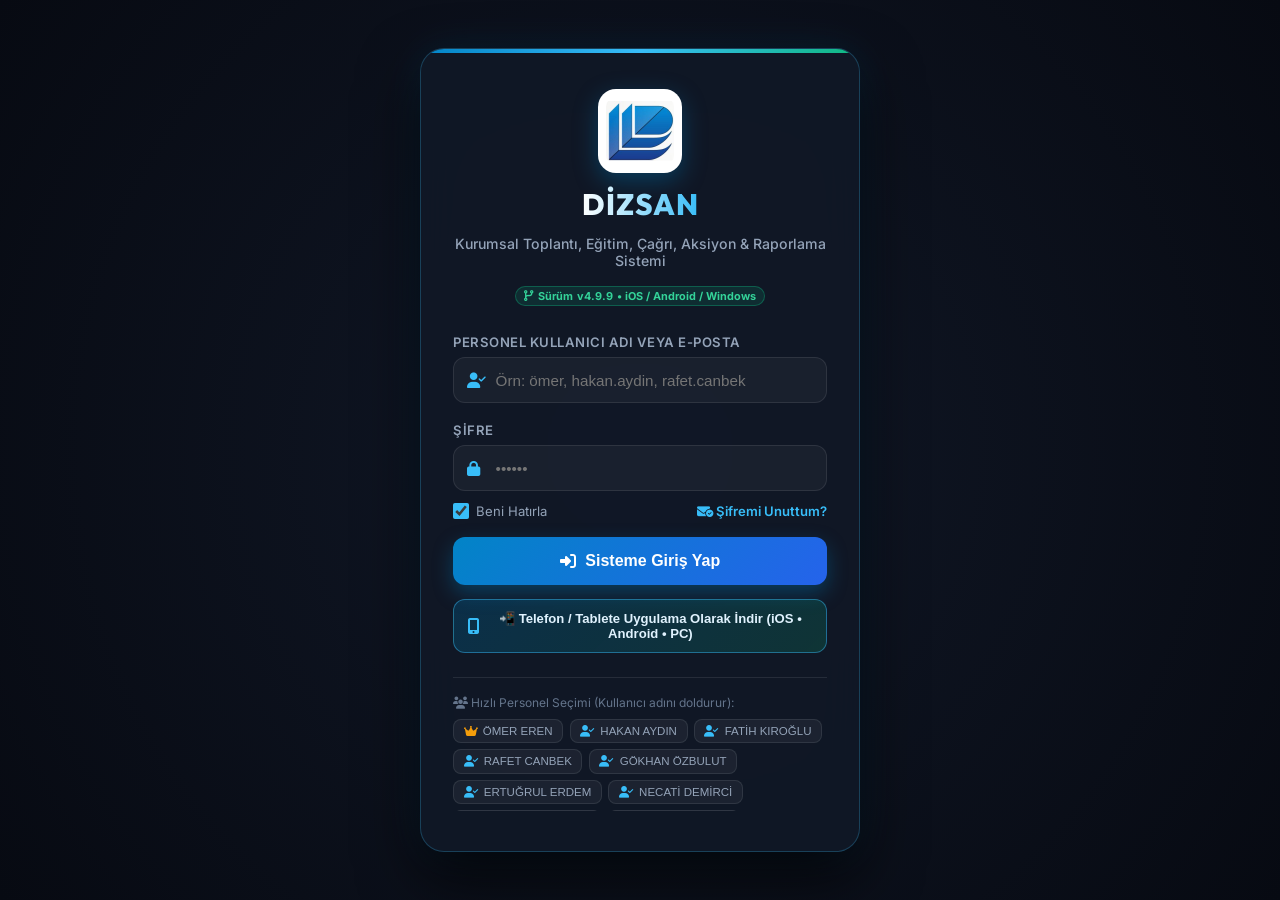
==== commit 9a9c67d0: "v4.9.9: Alt maddelere (1.1, 1.2) bağımsız aksiyon tiki ve madde koduyla açılan aksiyon alanı" ====
--- a/index.html
+++ b/index.html
@@ -2082,7 +2082,7 @@
                 <img src="[data-uri]" alt="DİZSAN Logo" class="login-logo">
                 <h1>DİZSAN</h1>
                 <p>Kurumsal Toplantı, Eğitim, Çağrı, Aksiyon & Raporlama Sistemi</p>
-                <span class="version-pill"><i class="fa-solid fa-code-branch"></i> Sürüm <span class="dynamic-version-text">v4.9.8</span> • iOS / Android / Windows</span>
+                <span class="version-pill"><i class="fa-solid fa-code-branch"></i> Sürüm <span class="dynamic-version-text">v4.9.9</span> • iOS / Android / Windows</span>
             </div>
 
             <form id="login-form" onsubmit="handleLogin(event)">
@@ -2244,7 +2244,7 @@
                     <span class="brand-name">DİZSAN</span>
                     <span class="brand-sub">TOPLANTI & AKSİYON</span>
                     <span class="version-pill" onclick="switchTab('version-tab')" title="Sürüm ve Güncelleme Merkezini Gör">
-                        <i class="fa-solid fa-tag"></i> <span class="dynamic-version-text">v4.9.8</span>
+                        <i class="fa-solid fa-tag"></i> <span class="dynamic-version-text">v4.9.9</span>
                     </span>
                 </div>
             </div>
@@ -2852,7 +2852,7 @@
                             <div style="display:flex; align-items:center; gap:0.75rem; flex-wrap:wrap;">
                                 <h3><i class="fa-solid fa-user-shield" style="color:#34d399;"></i> Versiyon Güncelleme & Yayın Yönetimi (Sadece Yönetici: Ömer Eren)</h3>
                             </div>
-                            <span class="badge badge-done">Aktif Sürüm: <span class="dynamic-version-text">v4.9.8</span></span>
+                            <span class="badge badge-done">Aktif Sürüm: <span class="dynamic-version-text">v4.9.9</span></span>
                         </div>
 
                         <!-- Ömer Eren giriş yaptığında gösterilecek alan -->
@@ -4981,7 +4981,7 @@
  * ==========================================================================
  */
 
-const INITIAL_APP_VERSION = "v4.9.8";
+const INITIAL_APP_VERSION = "v4.9.9";
 const CURRENT_APP_VERSION = "4.9.5";
 const VAPID_PUBLIC_KEY = "BJIJfCBiDwya3clZOWS08EDxfuN18xtfJGTX0n_apWBTEW7-kO_FGKNy5VDRvUsMgc46IP5oxLlIHqgrDo-JTkE";
 const STORAGE_KEY_STATE = "dizsan_toplanti_shared_state_v2";
@@ -5114,6 +5114,12 @@
 const OFFICIAL_PERSONNEL_LIST = OFFICIAL_PERSONNEL_RAW.map(u => ({ ...u, email: resolveUserEmail(u) }));
 
 const INITIAL_CHANGELOG = [
+    {
+        version: "v4.9.9",
+        date: "28.10.2026 23:51",
+        author: "Sistem Güncellemesi (ÖMER EREN)",
+        notes: "Her alt gündem maddesinin (1.1, 1.2, 1.3, 1.4 vb.) sonuna bağımsız Aksiyon tiki eklendi; örneğin 1.1'de aksiyon yokken 1.2'de Aksiyon tiki işaretlendiğinde altta doğrudan 1.2 koduyla başlayan aksiyon metin alanı açılması sağlandı."
+    },
     {
         version: "v4.9.8",
         date: "28.10.2026 23:22",
@@ -10421,44 +10427,119 @@
     return { invited, attended, absent };
 }
 
+function ensureAgendaSubItems(it, agNum = 1) {
+    if (!it) return [];
+    if (!Array.isArray(it.subItems)) {
+        it.subItems = [];
+    }
+    if (it.subItems.length === 0 && it.explanation && String(it.explanation).trim()) {
+        const cleaned = cleanNumberedText(it.explanation);
+        if (cleaned) {
+            const lines = cleaned.split('\n').map(l => l.trim()).filter(Boolean);
+            it.subItems = lines.map((line, sIdx) => {
+                const stripped = line.replace(/^\s*\d+(?:\.\d+)?[\.\)\-]?\s*/, '').trim();
+                return {
+                    id: `${it.id}_sub_${sIdx + 1}`,
+                    code: `${agNum}.${sIdx + 1}`,
+                    text: stripped,
+                    hasAction: false
+                };
+            });
+        }
+    }
+    if (it.discussed === true && it.subItems.length === 0) {
+        it.subItems.push({
+            id: `${it.id}_sub_1`,
+            code: `${agNum}.1`,
+            text: '',
+            hasAction: false
+        });
+    }
+    it.subItems.forEach((sub, sIdx) => {
+        if (!sub.id) sub.id = `${it.id}_sub_${sIdx + 1}_${Date.now()}`;
+        const newCode = `${agNum}.${sIdx + 1}`;
+        const oldCode = sub.code || newCode;
+        sub.code = newCode;
+        sub.text = String(sub.text || '').replace(/^\s*\d+(?:\.\d+)?[\.\)\-]?\s*/, '');
+        sub.hasAction = Boolean(sub.hasAction);
+        if (Array.isArray(it.draftActions)) {
+            it.draftActions.forEach(da => {
+                if (da.subItemId === sub.id || (oldCode && da.subItemCode === oldCode)) {
+                    da.subItemId = sub.id;
+                    da.subItemCode = newCode;
+                    if (da.title && /^\s*\d+\.\d+\s*$/.test(da.title)) {
+                        da.title = `${newCode} `;
+                    } else if (da.title && oldCode !== newCode && da.title.startsWith(oldCode + ' ')) {
+                        da.title = newCode + ' ' + da.title.slice(oldCode.length + 1);
+                    }
+                }
+            });
+        }
+    });
+    const nonEmptyLines = it.subItems
+        .filter(s => s.text && String(s.text).trim())
+        .map((s, sIdx) => `${agNum}.${sIdx + 1} ${String(s.text).trim()}`);
+    it.explanation = nonEmptyLines.join('\n');
+    return it.subItems;
+}
+
 function ensureMeetingActionsLinkedToAgenda(m, agendaList) {
     if (!m || !m.id || !Array.isArray(agendaList) || agendaList.length === 0) return;
+    agendaList.forEach((ag, idx) => ensureAgendaSubItems(ag, idx + 1));
     if (!Array.isArray(appState.actions)) return;
     const mActions = appState.actions.filter(a => a && a.meetingId === m.id);
     if (mActions.length === 0) return;
 
     const validIds = new Set(agendaList.map(ag => ag.id));
     mActions.forEach(a => {
+        let targetAg = null;
         if (a.agendaItemId && validIds.has(a.agendaItemId)) {
-            const matched = agendaList.find(ag => ag.id === a.agendaItemId);
-            if (matched) {
-                matched.hasAction = true;
-                if (!a.agendaItemTitle && matched.title) a.agendaItemTitle = matched.title;
-            }
-            return;
-        }
-        // Geriye dönük uyumluluk: Daha önce oluşturulmuş ve henüz agendaItemId atanmamış aksiyonu en uygun gündem maddesine bağla
-        const actWords = normalizeTR(a.title || '')
-            .split(/\s+/)
-            .filter(w => w.length >= 3);
-        let bestAg = null;
-        let bestScore = -1;
-        agendaList.forEach(ag => {
-            const agText = normalizeTR(`${ag.title || ''} ${ag.explanation || ''}`);
-            let score = 0;
-            actWords.forEach(w => {
-                if (agText.includes(w)) score += 1;
+            targetAg = agendaList.find(ag => ag.id === a.agendaItemId) || null;
+        }
+        if (!targetAg) {
+            const actWords = normalizeTR(a.title || '')
+                .split(/\s+/)
+                .filter(w => w.length >= 3);
+            let bestAg = null;
+            let bestScore = -1;
+            agendaList.forEach(ag => {
+                const agText = normalizeTR(`${ag.title || ''} ${ag.explanation || ''}`);
+                let score = 0;
+                actWords.forEach(w => {
+                    if (agText.includes(w)) score += 1;
+                });
+                if (score > bestScore) {
+                    bestScore = score;
+                    bestAg = ag;
+                }
             });
-            if (score > bestScore) {
-                bestScore = score;
-                bestAg = ag;
-            }
-        });
-        const targetAg = (bestScore > 0 && bestAg) ? bestAg : agendaList[agendaList.length - 1];
+            targetAg = (bestScore > 0 && bestAg) ? bestAg : agendaList[agendaList.length - 1];
+        }
         if (targetAg) {
             a.agendaItemId = targetAg.id;
-            a.agendaItemTitle = targetAg.title || '';
+            if (!a.agendaItemTitle && targetAg.title) a.agendaItemTitle = targetAg.title;
             targetAg.hasAction = true;
+
+            if (Array.isArray(targetAg.subItems) && targetAg.subItems.length > 0) {
+                let matchedSub = null;
+                if (a.subItemId) {
+                    matchedSub = targetAg.subItems.find(s => s.id === a.subItemId) || null;
+                }
+                if (!matchedSub && a.subItemCode) {
+                    matchedSub = targetAg.subItems.find(s => s.code === a.subItemCode) || null;
+                }
+                if (!matchedSub && a.title) {
+                    const codePrefixMatch = String(a.title).trim().match(/^(\d+\.\d+)\b/);
+                    if (codePrefixMatch) {
+                        matchedSub = targetAg.subItems.find(s => s.code === codePrefixMatch[1]) || null;
+                    }
+                }
+                if (matchedSub) {
+                    a.subItemId = matchedSub.id;
+                    a.subItemCode = matchedSub.code;
+                    matchedSub.hasAction = true;
+                }
+            }
         }
     });
 }
@@ -10466,15 +10547,20 @@
 function parseAgendaItemsFromMeeting(m) {
     let result = [];
     if (m && Array.isArray(m.agendaItems) && m.agendaItems.length > 0) {
-        result = m.agendaItems.map((it, idx) => ({
-            id: it.id || ('agd-' + idx + '-' + Date.now()),
-            title: String(it.title || '').trim(),
-            discussed: (it.discussed === true || it.discussed === false) ? it.discussed : null,
-            explanation: String(it.explanation || '').trim(),
-            hasAction: Boolean(it.hasAction),
-            draftActions: Array.isArray(it.draftActions) ? it.draftActions : [],
-            transferredToMeetingId: String(it.transferredToMeetingId || '').trim()
-        }));
+        result = m.agendaItems.map((it, idx) => {
+            const itemObj = {
+                id: it.id || ('agd-' + idx + '-' + Date.now()),
+                title: String(it.title || '').trim(),
+                discussed: (it.discussed === true || it.discussed === false) ? it.discussed : null,
+                explanation: String(it.explanation || '').trim(),
+                subItems: Array.isArray(it.subItems) ? it.subItems.map(s => ({ ...s })) : [],
+                hasAction: Boolean(it.hasAction),
+                draftActions: Array.isArray(it.draftActions) ? it.draftActions : [],
+                transferredToMeetingId: String(it.transferredToMeetingId || '').trim()
+            };
+            ensureAgendaSubItems(itemObj, idx + 1);
+            return itemObj;
+        });
         ensureMeetingActionsLinkedToAgenda(m, result);
         return result;
     }
@@ -10753,9 +10839,17 @@
         : [defaultAssignee];
     inlineRowAssigneesMap[rowId] = [...initialAssignees];
 
+    const subItemCode = prefill && prefill.subItemCode ? String(prefill.subItemCode) : '';
+    const subItemId = prefill && prefill.subItemId ? String(prefill.subItemId) : '';
+    const initialTitle = (prefill && prefill.title !== undefined)
+        ? String(prefill.title)
+        : (subItemCode ? `${subItemCode} ` : '');
+
     return {
         rowId,
-        title: prefill && prefill.title ? String(prefill.title) : '',
+        subItemId,
+        subItemCode,
+        title: initialTitle,
         priority: prefill && prefill.priority === 'Kritik' ? 'Kritik' : 'Normal',
         dueDate: prefill && prefill.dueDate ? normalizeToISODate(prefill.dueDate) : tomorrowIso,
         dueTime: prefill && prefill.dueTime ? String(prefill.dueTime) : '17:00',
@@ -10765,11 +10859,26 @@
 }
 
 function syncDraftAgendaStateFromDOM() {
-    currentDraftAgendaItems.forEach(it => {
+    currentDraftAgendaItems.forEach((it, idx) => {
+        const agNum = idx + 1;
         const titleEl = document.getElementById(`agenda-title-${it.id}`);
         if (titleEl) it.title = titleEl.value;
         const expEl = document.getElementById(`agenda-exp-${it.id}`);
         if (expEl) it.explanation = expEl.value;
+
+        if (Array.isArray(it.subItems) && it.subItems.length > 0) {
+            it.subItems.forEach((sub, sIdx) => {
+                sub.code = `${agNum}.${sIdx + 1}`;
+                const subInput = document.getElementById(`agenda-sub-input-${sub.id}`);
+                if (subInput) {
+                    sub.text = subInput.value.replace(/^\s*\d+(?:\.\d+)?[\.\)\-]?\s*/, '');
+                }
+            });
+            it.explanation = it.subItems
+                .filter(s => s.text && String(s.text).trim())
+                .map((s, sIdx) => `${agNum}.${sIdx + 1} ${String(s.text).trim()}`)
+                .join('\n');
+        }
 
         if (Array.isArray(it.draftActions)) {
             it.draftActions.forEach(da => {
@@ -10809,8 +10918,10 @@
 
 function toggleAgendaItemHasAction(itemId, checked) {
     syncDraftAgendaStateFromDOM();
-    const item = currentDraftAgendaItems.find(it => it.id === itemId);
-    if (!item) return;
+    const itemIdx = currentDraftAgendaItems.findIndex(it => it.id === itemId);
+    if (itemIdx === -1) return;
+    const item = currentDraftAgendaItems[itemIdx];
+    const agNum = itemIdx + 1;
 
     const meetId = document.getElementById('meeting-id')?.value || '';
     const existingActs = meetId ? appState.actions.filter(a => a.meetingId === meetId && a.agendaItemId === itemId) : [];
@@ -10820,7 +10931,14 @@
         if (!Array.isArray(item.draftActions)) item.draftActions = [];
         let focusRowId = null;
         if (existingActs.length === 0 && item.draftActions.length === 0) {
-            const newDa = createNewDraftActionObj();
+            const firstSub = (Array.isArray(item.subItems) && item.subItems.length > 0) ? item.subItems[0] : null;
+            const defaultCode = firstSub ? firstSub.code : `${agNum}.1`;
+            if (firstSub) firstSub.hasAction = true;
+            const newDa = createNewDraftActionObj({
+                subItemId: firstSub ? firstSub.id : '',
+                subItemCode: defaultCode,
+                title: `${defaultCode} `
+            });
             item.draftActions.push(newDa);
             focusRowId = newDa.rowId;
         }
@@ -10828,7 +10946,10 @@
         if (focusRowId) {
             setTimeout(() => {
                 const el = document.getElementById(`iar-title-${focusRowId}`);
-                if (el) el.focus();
+                if (el) {
+                    el.focus();
+                    el.selectionStart = el.selectionEnd = el.value.length;
+                }
             }, 40);
         }
     } else {
@@ -10843,24 +10964,120 @@
                 delete inlineRowAssigneesMap[da.rowId];
             });
         }
+        if (Array.isArray(item.subItems)) {
+            item.subItems.forEach(s => { s.hasAction = false; });
+        }
         item.draftActions = [];
         item.hasAction = false;
         renderDraftAgendaItems();
     }
 }
 
+function toggleAgendaSubItemHasAction(itemId, subId, checked) {
+    syncDraftAgendaStateFromDOM();
+    const itemIdx = currentDraftAgendaItems.findIndex(it => it.id === itemId);
+    if (itemIdx === -1) return;
+    const item = currentDraftAgendaItems[itemIdx];
+    const agNum = itemIdx + 1;
+    ensureAgendaSubItems(item, agNum);
+
+    const sub = item.subItems.find(s => s.id === subId);
+    if (!sub) return;
+
+    const meetId = document.getElementById('meeting-id')?.value || '';
+    const existingSubActs = meetId
+        ? appState.actions.filter(a => a.meetingId === meetId && a.agendaItemId === itemId && (a.subItemId === sub.id || a.subItemCode === sub.code))
+        : [];
+
+    if (!Array.isArray(item.draftActions)) item.draftActions = [];
+
+    if (checked) {
+        sub.hasAction = true;
+        item.hasAction = true;
+        let existingDraftForSub = item.draftActions.find(da => da.subItemId === sub.id || da.subItemCode === sub.code);
+        let focusRowId = existingDraftForSub ? existingDraftForSub.rowId : null;
+        if (!existingDraftForSub && existingSubActs.length === 0) {
+            const newDa = createNewDraftActionObj({
+                subItemId: sub.id,
+                subItemCode: sub.code,
+                title: `${sub.code} `
+            });
+            item.draftActions.push(newDa);
+            focusRowId = newDa.rowId;
+        }
+        renderDraftAgendaItems();
+        if (focusRowId) {
+            setTimeout(() => {
+                const el = document.getElementById(`iar-title-${focusRowId}`);
+                if (el) {
+                    el.focus();
+                    el.selectionStart = el.selectionEnd = el.value.length;
+                }
+            }, 40);
+        }
+    } else {
+        if (existingSubActs.length > 0) {
+            alert(`${sub.code} alt maddesine bağlı kayıtlı ${existingSubActs.length} adet aksiyon bulunmaktadır. Kaldırmak için aksiyon satırındaki sil butonunu kullanabilirsiniz.`);
+            sub.hasAction = true;
+            renderDraftAgendaItems();
+            return;
+        }
+        item.draftActions.forEach(da => {
+            if (da.subItemId === sub.id || da.subItemCode === sub.code) {
+                delete inlineRowAssigneesMap[da.rowId];
+            }
+        });
+        item.draftActions = item.draftActions.filter(da => da.subItemId !== sub.id && da.subItemCode !== sub.code);
+        sub.hasAction = false;
+
+        const allExistingActs = meetId ? appState.actions.filter(a => a.meetingId === meetId && a.agendaItemId === itemId) : [];
+        const anySubStillActive = item.subItems.some(s => s.hasAction);
+        if (allExistingActs.length === 0 && item.draftActions.length === 0 && !anySubStillActive) {
+            item.hasAction = false;
+        }
+        renderDraftAgendaItems();
+    }
+}
+
 function addAgendaDraftActionRow(itemId, prefill = null) {
     syncDraftAgendaStateFromDOM();
-    const item = currentDraftAgendaItems.find(it => it.id === itemId);
-    if (!item) return;
+    const itemIdx = currentDraftAgendaItems.findIndex(it => it.id === itemId);
+    if (itemIdx === -1) return;
+    const item = currentDraftAgendaItems[itemIdx];
+    const agNum = itemIdx + 1;
     item.hasAction = true;
     if (!Array.isArray(item.draftActions)) item.draftActions = [];
-    const newDa = createNewDraftActionObj(prefill);
+
+    let finalPrefill = prefill ? { ...prefill } : {};
+    if (!finalPrefill.subItemCode) {
+        const activeSub = (Array.isArray(item.subItems) ? item.subItems.filter(s => s.hasAction) : []).slice(-1)[0];
+        if (activeSub) {
+            finalPrefill.subItemId = activeSub.id;
+            finalPrefill.subItemCode = activeSub.code;
+            if (finalPrefill.title === undefined) finalPrefill.title = `${activeSub.code} `;
+        } else {
+            const nextCode = `${agNum}.${item.draftActions.length + 1}`;
+            finalPrefill.subItemCode = nextCode;
+            if (finalPrefill.title === undefined) finalPrefill.title = `${nextCode} `;
+        }
+    } else if (finalPrefill.title === undefined) {
+        finalPrefill.title = `${finalPrefill.subItemCode} `;
+    }
+
+    if (finalPrefill.subItemId && Array.isArray(item.subItems)) {
+        const matchedSub = item.subItems.find(s => s.id === finalPrefill.subItemId);
+        if (matchedSub) matchedSub.hasAction = true;
+    }
+
+    const newDa = createNewDraftActionObj(finalPrefill);
     item.draftActions.push(newDa);
     renderDraftAgendaItems();
     setTimeout(() => {
         const el = document.getElementById(`iar-title-${newDa.rowId}`);
-        if (el) el.focus();
+        if (el) {
+            el.focus();
+            el.selectionStart = el.selectionEnd = el.value.length;
+        }
     }, 40);
 }
 
@@ -10868,13 +11085,26 @@
     syncDraftAgendaStateFromDOM();
     const item = currentDraftAgendaItems.find(it => it.id === itemId);
     if (!item) return;
+    const removedDa = (item.draftActions || []).find(da => da.rowId === rowId);
     delete inlineRowAssigneesMap[rowId];
     if (Array.isArray(item.draftActions)) {
         item.draftActions = item.draftActions.filter(da => da.rowId !== rowId);
     }
     const meetId = document.getElementById('meeting-id')?.value || '';
+    if (removedDa && Array.isArray(item.subItems)) {
+        item.subItems.forEach(s => {
+            if (s.id === removedDa.subItemId || s.code === removedDa.subItemCode) {
+                const stillHasDraft = (item.draftActions || []).some(da => da.subItemId === s.id || da.subItemCode === s.code);
+                const stillHasSaved = meetId ? appState.actions.some(a => a.meetingId === meetId && a.agendaItemId === itemId && (a.subItemId === s.id || a.subItemCode === s.code)) : false;
+                if (!stillHasDraft && !stillHasSaved) {
+                    s.hasAction = false;
+                }
+            }
+        });
+    }
     const existingActs = meetId ? appState.actions.filter(a => a.meetingId === meetId && a.agendaItemId === itemId) : [];
-    if (existingActs.length === 0 && (!item.draftActions || item.draftActions.length === 0)) {
+    const anySubHasAction = Array.isArray(item.subItems) && item.subItems.some(s => s.hasAction);
+    if (existingActs.length === 0 && (!item.draftActions || item.draftActions.length === 0) && !anySubHasAction) {
         item.hasAction = false;
     }
     renderDraftAgendaItems();
@@ -10946,18 +11176,144 @@
     const item = currentDraftAgendaItems[itemIdx];
     const agNum = itemIdx + 1;
     item.discussed = (nextState === true || nextState === false) ? nextState : null;
-    if (item.discussed === true && (!item.explanation || !item.explanation.trim())) {
-        item.explanation = `${agNum}.1 `;
+    if (item.discussed === true) {
+        ensureAgendaSubItems(item, agNum);
     }
     renderDraftAgendaItems();
-    if (item.discussed === true) {
+    if (item.discussed === true && Array.isArray(item.subItems) && item.subItems.length > 0) {
+        const firstSubId = item.subItems[0].id;
         setTimeout(() => {
-            const expEl = document.getElementById(`agenda-exp-${itemId}`);
-            if (expEl) {
-                expEl.focus();
-                expEl.selectionStart = expEl.selectionEnd = expEl.value.length;
+            const subEl = document.getElementById(`agenda-sub-input-${firstSubId}`);
+            if (subEl) {
+                subEl.focus();
+                subEl.selectionStart = subEl.selectionEnd = subEl.value.length;
             }
         }, 40);
+    }
+}
+
+function addAgendaSubItemRow(itemId, afterSubId = null, focusNew = true) {
+    syncDraftAgendaStateFromDOM();
+    const itemIdx = currentDraftAgendaItems.findIndex(it => it.id === itemId);
+    if (itemIdx === -1) return;
+    const item = currentDraftAgendaItems[itemIdx];
+    const agNum = itemIdx + 1;
+    ensureAgendaSubItems(item, agNum);
+
+    const newSubId = `${item.id}_sub_${Date.now()}_${Math.floor(Math.random() * 1000)}`;
+    const newSubObj = {
+        id: newSubId,
+        code: `${agNum}.${item.subItems.length + 1}`,
+        text: '',
+        hasAction: false
+    };
+
+    if (afterSubId) {
+        const pos = item.subItems.findIndex(s => s.id === afterSubId);
+        if (pos !== -1) {
+            item.subItems.splice(pos + 1, 0, newSubObj);
+        } else {
+            item.subItems.push(newSubObj);
+        }
+    } else {
+        item.subItems.push(newSubObj);
+    }
+
+    ensureAgendaSubItems(item, agNum);
+    renderDraftAgendaItems();
+    if (focusNew) {
+        setTimeout(() => {
+            const el = document.getElementById(`agenda-sub-input-${newSubId}`);
+            if (el) el.focus();
+        }, 35);
+    }
+}
+
+function removeAgendaSubItemRow(itemId, subId) {
+    syncDraftAgendaStateFromDOM();
+    const itemIdx = currentDraftAgendaItems.findIndex(it => it.id === itemId);
+    if (itemIdx === -1) return;
+    const item = currentDraftAgendaItems[itemIdx];
+    const agNum = itemIdx + 1;
+    ensureAgendaSubItems(item, agNum);
+
+    const sub = item.subItems.find(s => s.id === subId);
+    if (!sub) return;
+
+    const meetId = document.getElementById('meeting-id')?.value || '';
+    const existingSubActs = meetId
+        ? appState.actions.filter(a => a.meetingId === meetId && a.agendaItemId === itemId && (a.subItemId === sub.id || a.subItemCode === sub.code))
+        : [];
+    if (existingSubActs.length > 0) {
+        alert(`${sub.code} alt maddesine bağlı kayıtlı aksiyon bulunmaktadır. Önce aksiyonu silin.`);
+        return;
+    }
+
+    if (Array.isArray(item.draftActions)) {
+        item.draftActions.forEach(da => {
+            if (da.subItemId === sub.id || da.subItemCode === sub.code) {
+                delete inlineRowAssigneesMap[da.rowId];
+            }
+        });
+        item.draftActions = item.draftActions.filter(da => da.subItemId !== sub.id && da.subItemCode !== sub.code);
+    }
+
+    item.subItems = item.subItems.filter(s => s.id !== subId);
+    if (item.subItems.length === 0) {
+        item.subItems.push({
+            id: `${item.id}_sub_${Date.now()}`,
+            code: `${agNum}.1`,
+            text: '',
+            hasAction: false
+        });
+    }
+    ensureAgendaSubItems(item, agNum);
+    const allExistingActs = meetId ? appState.actions.filter(a => a.meetingId === meetId && a.agendaItemId === itemId) : [];
+    const anySubHasAction = item.subItems.some(s => s.hasAction);
+    if (allExistingActs.length === 0 && (!item.draftActions || item.draftActions.length === 0) && !anySubHasAction) {
+        item.hasAction = false;
+    }
+    renderDraftAgendaItems();
+}
+
+function updateAgendaSubItemText(itemId, subId, val) {
+    const itemIdx = currentDraftAgendaItems.findIndex(it => it.id === itemId);
+    if (itemIdx === -1) return;
+    const item = currentDraftAgendaItems[itemIdx];
+    const agNum = itemIdx + 1;
+    if (!Array.isArray(item.subItems)) return;
+    const sub = item.subItems.find(s => s.id === subId);
+    if (!sub) return;
+    sub.text = String(val || '').replace(/^\s*\d+(?:\.\d+)?[\.\)\-]?\s*/, '');
+    item.explanation = item.subItems
+        .filter(s => s.text && String(s.text).trim())
+        .map((s, sIdx) => `${agNum}.${sIdx + 1} ${String(s.text).trim()}`)
+        .join('\n');
+}
+
+function handleAgendaSubItemKeydown(event, itemId, subId) {
+    if (event.key === 'Enter') {
+        event.preventDefault();
+        addAgendaSubItemRow(itemId, subId, true);
+    } else if (event.key === 'Backspace' && event.target && event.target.value === '') {
+        const item = currentDraftAgendaItems.find(it => it.id === itemId);
+        if (item && Array.isArray(item.subItems) && item.subItems.length > 1) {
+            const idx = item.subItems.findIndex(s => s.id === subId);
+            const prevSub = idx > 0 ? item.subItems[idx - 1] : null;
+            if (!item.subItems[idx].hasAction) {
+                event.preventDefault();
+                removeAgendaSubItemRow(itemId, subId);
+                if (prevSub) {
+                    setTimeout(() => {
+                        const prevEl = document.getElementById(`agenda-sub-input-${prevSub.id}`);
+                        if (prevEl) {
+                            prevEl.focus();
+                            prevEl.selectionStart = prevEl.selectionEnd = prevEl.value.length;
+                        }
+                    }, 35);
+                }
+            }
+        }
     }
 }
 
@@ -11130,25 +11486,28 @@
     const userOptionsHtml = appState.users.map(u => `<option value="${escapeHtmlAttr(u.name)}">${u.name} (${u.dept})</option>`).join('');
 
     container.innerHTML = currentDraftAgendaItems.map((it, idx) => {
+        const agNum = idx + 1;
         const isDiscussed = (it.discussed === true);
         const isUndiscussed = (it.discussed === false);
         const safeTitle = escapeHtmlAttr(it.title || '');
-        const safeExp = escapeHtmlAttr(it.explanation || '');
+        const subItems = ensureAgendaSubItems(it, agNum);
 
         const itemSavedActions = meetingSavedActions.filter(a => a.agendaItemId === it.id);
         const itemDraftActions = Array.isArray(it.draftActions) ? it.draftActions : [];
-        const hasAction = Boolean(it.hasAction || itemSavedActions.length > 0 || itemDraftActions.length > 0);
+        const anySubChecked = subItems.some(s => s.hasAction);
+        const hasAction = Boolean(it.hasAction || anySubChecked || itemSavedActions.length > 0 || itemDraftActions.length > 0);
         it.hasAction = hasAction;
         const totalItemActionsCount = itemSavedActions.length + itemDraftActions.length;
 
         const savedActionsHtml = itemSavedActions.map(a => {
             const st = evaluateActionReminderStatus(a);
             const compDisp = getActionCompletedDisplay(a);
+            const actCodeBadge = a.subItemCode ? `<span style="background:#0284c7; color:#fff; padding:1px 6px; border-radius:5px; font-size:0.72rem; font-weight:800; margin-right:4px;">${escapeHtml(a.subItemCode)}</span>` : '';
             return `
                 <div style="display:flex; justify-content:space-between; align-items:center; flex-wrap:wrap; gap:0.5rem; padding:0.5rem 0.65rem; border-radius:8px; background:rgba(15,23,42,0.9); border:1px solid ${a.status === 'Tamamlandı' ? 'rgba(16,185,129,0.45)' : 'rgba(56,189,248,0.38)'};">
                     <div style="flex:1; min-width:200px;">
                         <div style="font-weight:700; font-size:0.81rem; color:#fff;">
-                            <span style="color:var(--dizsan-light);">${a.id}:</span> ${escapeHtml(a.title)}
+                            ${actCodeBadge}<span style="color:var(--dizsan-light);">${a.id}:</span> ${escapeHtml(a.title)}
                         </div>
                         <div style="font-size:0.72rem; color:#cbd5e1; margin-top:3px; display:flex; flex-wrap:wrap; gap:0.45rem; align-items:center;">
                             <span style="display:inline-flex; flex-wrap:wrap; gap:3px; align-items:center;"><strong style="color:#94a3b8;">Sorumlu:</strong> ${formatActionAssigneesBadges(a)}</span>
@@ -11184,16 +11543,27 @@
             const defaultCtrl = da.controller || 'ÖMER EREN';
             const ctrlOptionsHtml = appState.users.map(u => `<option value="${escapeHtmlAttr(u.name)}" ${normalizeTR(u.name) === normalizeTR(defaultCtrl) ? 'selected' : ''}>${u.name} (${u.dept})</option>`).join('');
             const actionOrderNum = itemSavedActions.length + actIdx + 1;
+            const targetSubObj = da.subItemId
+                ? subItems.find(s => s.id === da.subItemId)
+                : (da.subItemCode ? subItems.find(s => s.code === da.subItemCode) : null);
+            const targetCode = da.subItemCode || (targetSubObj ? targetSubObj.code : `${agNum}.${actionOrderNum}`);
+            const targetSubSummary = targetSubObj && targetSubObj.text ? targetSubObj.text.trim() : '';
+            const safeSubCodeJs = escapeHtmlAttr(targetCode);
+            const safeSubIdJs = escapeHtmlAttr(da.subItemId || (targetSubObj ? targetSubObj.id : ''));
 
             return `
                 <div class="inline-action-row" id="inline-action-row-${da.rowId}" data-row-id="${da.rowId}" data-agenda-id="${it.id}">
                     <div class="inline-action-top-grid">
                         <div style="width:100%;">
-                            <label style="font-size:0.74rem; font-weight:700; color:#bae6fd; display:flex; align-items:center; justify-content:space-between; flex-wrap:wrap; gap:0.4rem; margin-bottom:4px;">
-                                <span><i class="fa-solid fa-bolt" style="color:#38bdf8;"></i> ${idx + 1}.${actionOrderNum} Madde Aksiyonu / Görev Açıklaması *</span>
-                                <span style="font-size:0.68rem; color:#7dd3fc; font-weight:600;">Tam satır görünüm • Enter veya "+ Yeni Aksiyon" ile ${idx + 1}.${actionOrderNum + 1} aksiyonu ekleyin</span>
+                            <label style="font-size:0.75rem; font-weight:700; color:#bae6fd; display:flex; align-items:center; justify-content:space-between; flex-wrap:wrap; gap:0.4rem; margin-bottom:4px;">
+                                <span style="display:inline-flex; align-items:center; gap:0.4rem; flex-wrap:wrap;">
+                                    <span style="background:linear-gradient(135deg,#0284c7,#38bdf8); color:#fff; padding:2px 8px; border-radius:6px; font-weight:800; font-size:0.76rem; box-shadow:0 2px 8px rgba(2,132,199,0.35);">⚡ ${targetCode}</span>
+                                    <span>${targetCode} Madde Aksiyonu / Görev Açıklaması *</span>
+                                    ${targetSubSummary ? `<span style="color:#7dd3fc; font-weight:600; font-size:0.71rem;">(${escapeHtml(targetSubSummary)})</span>` : ''}
+                                </span>
+                                <span style="font-size:0.68rem; color:#7dd3fc; font-weight:600;">Tam satır görünüm • "${targetCode}" koduyla açıldı</span>
                             </label>
-                            <input type="text" id="iar-title-${da.rowId}" class="form-control inline-action-title" style="width:100% !important; font-size:0.86rem !important; font-weight:600; padding:0.55rem 0.75rem !important;" value="${escapeHtmlAttr(da.title || '')}" placeholder="${idx + 1}.${actionOrderNum} yapılacak aksiyonu veya görev açıklamasını tam satır olarak yazın..." oninput="updateAgendaDraftActionField('${it.id}', '${da.rowId}', 'title', this.value)" onkeydown="handleInlineActionTitleKeydown(event, '${it.id}')">
+                            <input type="text" id="iar-title-${da.rowId}" class="form-control inline-action-title" style="width:100% !important; font-size:0.86rem !important; font-weight:600; padding:0.55rem 0.75rem !important;" value="${escapeHtmlAttr(da.title || `${targetCode} `)}" placeholder="${targetCode} maddesi için yapılacak aksiyonu veya görev açıklamasını yazın..." oninput="updateAgendaDraftActionField('${it.id}', '${da.rowId}', 'title', this.value)" onkeydown="handleInlineActionTitleKeydown(event, '${it.id}')">
                         </div>
                     </div>
                     <div class="inline-action-meta-grid">
@@ -11213,8 +11583,8 @@
                             <input type="time" id="iar-time-${da.rowId}" class="form-control inline-action-duetime" value="${da.dueTime || '17:00'}" onchange="updateAgendaDraftActionField('${it.id}', '${da.rowId}', 'dueTime', this.value)">
                         </div>
                         <div style="display:flex; align-items:flex-end; gap:0.35rem; padding-bottom:1px; flex-wrap:wrap;">
-                            <button type="button" class="btn btn-primary btn-sm" style="height:36px; padding:0 0.7rem; font-size:0.73rem;" onclick="addAgendaDraftActionRow('${it.id}')" title="Aynı Konuya Yeni Aksiyon Alanı Ekle">
-                                <i class="fa-solid fa-plus"></i> Yeni Aksiyon
+                            <button type="button" class="btn btn-primary btn-sm" style="height:36px; padding:0 0.7rem; font-size:0.73rem;" onclick="addAgendaDraftActionRow('${it.id}', { subItemId: '${safeSubIdJs}', subItemCode: '${safeSubCodeJs}', title: '${safeSubCodeJs} ' })" title="${targetCode} Maddesine Yeni Aksiyon Alanı Ekle">
+                                <i class="fa-solid fa-plus"></i> + ${targetCode} Yeni Aksiyon
                             </button>
                             <button type="button" class="btn btn-danger btn-sm" style="height:36px; padding:0 0.65rem;" onclick="removeAgendaDraftActionRow('${it.id}', '${da.rowId}')" title="Bu Aksiyon Satırını Kaldır">
                                 <i class="fa-solid fa-trash-can"></i>
@@ -11250,12 +11620,39 @@
             `;
         }).join('');
 
+        const subItemsRowsHtml = subItems.map((sub, sIdx) => {
+            const subSavedCount = itemSavedActions.filter(a => a.subItemId === sub.id || a.subItemCode === sub.code).length;
+            const subDraftCount = itemDraftActions.filter(da => da.subItemId === sub.id || da.subItemCode === sub.code).length;
+            const subTotalActs = subSavedCount + subDraftCount;
+            const subHasAction = Boolean(sub.hasAction || subTotalActs > 0);
+            sub.hasAction = subHasAction;
+
+            return `
+                <div style="display:flex; align-items:center; gap:0.45rem; flex-wrap:wrap; padding:0.32rem 0.45rem; border-radius:8px; background:${subHasAction ? 'rgba(2,132,199,0.14)' : 'rgba(15,23,42,0.75)'}; border:1px solid ${subHasAction ? 'rgba(56,189,248,0.5)' : 'rgba(148,163,184,0.18)'}; transition:all 0.15s;">
+                    <span style="font-weight:800; color:#fff; background:${subHasAction ? 'linear-gradient(135deg,#0284c7,#38bdf8)' : 'rgba(56,189,248,0.18)'}; border:1px solid rgba(56,189,248,0.45); padding:0.26rem 0.52rem; border-radius:6px; font-size:0.76rem; min-width:36px; text-align:center; flex-shrink:0;">
+                        ${sub.code}
+                    </span>
+
+                    <input type="text" id="agenda-sub-input-${sub.id}" class="form-control" style="flex:1 1 200px; min-width:0; padding:0.42rem 0.65rem !important; font-size:0.83rem !important; font-weight:500; background:rgba(15,23,42,0.92);" placeholder="${sub.code} konuşulan detayı / alt maddeyi yazın (Enter ile ${agNum}.${sIdx + 2} satırı açılır)..." value="${escapeHtmlAttr(sub.text || '')}" oninput="updateAgendaSubItemText('${it.id}', '${sub.id}', this.value)" onkeydown="handleAgendaSubItemKeydown(event, '${it.id}', '${sub.id}')">
+
+                    <label style="display:inline-flex; align-items:center; gap:0.4rem; cursor:pointer; margin:0; padding:0.34rem 0.62rem; border-radius:7px; background:${subHasAction ? 'rgba(2,132,199,0.32)' : 'rgba(255,255,255,0.03)'}; border:1.5px solid ${subHasAction ? '#38bdf8' : 'rgba(148,163,184,0.28)'}; color:${subHasAction ? '#ffffff' : '#cbd5e1'}; font-size:0.74rem; font-weight:700; user-select:none; white-space:nowrap; flex-shrink:0; transition:all 0.15s;" title="${sub.code} maddesinde aksiyon varsa işaretleyin; altta doğrudan ${sub.code} aksiyon alanı açılır">
+                        <input type="checkbox" class="blue-tick-checkbox" ${subHasAction ? 'checked' : ''} onchange="toggleAgendaSubItemHasAction('${it.id}', '${sub.id}', this.checked)">
+                        <span><i class="fa-solid fa-bolt" style="color:${subHasAction ? '#38bdf8' : '#94a3b8'};"></i> ${sub.code} Aksiyon${subTotalActs > 0 ? ` (${subTotalActs})` : ''}</span>
+                    </label>
+
+                    <button type="button" class="btn btn-danger btn-sm" style="padding:0.34rem 0.5rem; flex-shrink:0;" onclick="removeAgendaSubItemRow('${it.id}', '${sub.id}')" title="${sub.code} Alt Maddesini Sil">
+                        <i class="fa-solid fa-xmark"></i>
+                    </button>
+                </div>
+            `;
+        }).join('');
+
         return `
             <div class="agenda-item-card ${isDiscussed ? 'discussed' : (isUndiscussed ? 'undiscussed' : '')}">
                 <div style="display:flex; align-items:center; gap:0.45rem; flex-wrap:wrap;">
-                    <span style="font-weight:800; color:#38bdf8; font-size:0.86rem; min-width:22px;">${idx + 1}.</span>
-
-                    <input type="text" id="agenda-title-${it.id}" class="form-control" style="flex:1 1 200px; min-width:0; padding:0.45rem 0.65rem; font-size:0.84rem; font-weight:600;" placeholder="${idx + 1}. Gündem maddesini yazın..." value="${safeTitle}" oninput="updateAgendaItemTitle('${it.id}', this.value)" onkeydown="handleAgendaTitleKeydown(event, '${it.id}')">
+                    <span style="font-weight:800; color:#38bdf8; font-size:0.86rem; min-width:22px;">${agNum}.</span>
+
+                    <input type="text" id="agenda-title-${it.id}" class="form-control" style="flex:1 1 200px; min-width:0; padding:0.45rem 0.65rem; font-size:0.84rem; font-weight:600;" placeholder="${agNum}. Gündem maddesini yazın..." value="${safeTitle}" oninput="updateAgendaItemTitle('${it.id}', this.value)" onkeydown="handleAgendaTitleKeydown(event, '${it.id}')">
 
                     <div style="display:inline-flex; align-items:center; gap:0.35rem; background:rgba(15,23,42,0.65); padding:0.2rem; border-radius:10px; border:1px solid rgba(148,163,184,0.2); flex-shrink:0;">
                         <label style="display:inline-flex; align-items:center; gap:0.4rem; cursor:pointer; margin:0; padding:0.34rem 0.6rem; border-radius:7px; background:${isDiscussed ? 'rgba(2,132,199,0.28)' : 'rgba(255,255,255,0.03)'}; border:1.5px solid ${isDiscussed ? '#38bdf8' : 'rgba(148,163,184,0.22)'}; color:${isDiscussed ? '#ffffff' : '#94a3b8'}; font-size:0.75rem; font-weight:700; user-select:none; white-space:nowrap; transition:all 0.15s;" title="Görüşüldüyse işaretleyin">
@@ -11276,15 +11673,17 @@
 
                 ${isDiscussed ? `
                     <div class="agenda-explanation-box">
-                        <div style="display:flex; align-items:center; justify-content:space-between; flex-wrap:wrap; gap:0.35rem; margin-bottom:0.35rem;">
-                            <span style="font-size:0.72rem; font-weight:700; color:#7dd3fc;">
-                                <i class="fa-solid fa-list-ol" style="color:#38bdf8;"></i> ${idx + 1}. Gündem Maddesi Alt Başlıkları / Detayları (${idx + 1}.1, ${idx + 1}.2 ...)
+                        <div style="display:flex; align-items:center; justify-content:space-between; flex-wrap:wrap; gap:0.35rem; margin-bottom:0.4rem;">
+                            <span style="font-size:0.73rem; font-weight:700; color:#7dd3fc;">
+                                <i class="fa-solid fa-list-ol" style="color:#38bdf8;"></i> ${agNum}. Gündem Alt Maddeleri (${agNum}.1, ${agNum}.2 ...) — Aksiyon olan alt maddenin yanındaki "⚡ Aksiyon" tikini işaretleyin
                             </span>
-                            <button type="button" class="btn btn-secondary btn-sm" style="padding:0.22rem 0.55rem; font-size:0.69rem; border-color:rgba(56,189,248,0.45); color:#bae6fd;" onclick="appendNextAgendaSubItem('${it.id}', ${idx + 1})">
-                                <i class="fa-solid fa-plus"></i> + Alt Madde Ekle (${idx + 1}.1, ${idx + 1}.2)
+                            <button type="button" class="btn btn-secondary btn-sm" style="padding:0.24rem 0.6rem; font-size:0.7rem; border-color:rgba(56,189,248,0.45); color:#bae6fd; font-weight:700;" onclick="addAgendaSubItemRow('${it.id}', null, true)">
+                                <i class="fa-solid fa-plus"></i> + ${agNum}.${subItems.length + 1} Alt Madde Ekle
                             </button>
                         </div>
-                        <textarea id="agenda-exp-${it.id}" class="form-control" rows="${Math.max(3, (it.explanation || '').split('\n').length)}" style="width:100%; box-sizing:border-box; background:rgba(15,23,42,0.9); border-color:rgba(56,189,248,0.4); font-weight:500; line-height:1.5;" placeholder="${idx + 1}.1 Konuşulan ilk alt madde / detay...\n${idx + 1}.2 Konuşulan ikinci alt madde / detay... (Enter ile otomatik ${idx + 1}.1, ${idx + 1}.2 numaralanır)" onfocus="handleAgendaExplanationFocus(this, '${it.id}', ${idx + 1})" oninput="handleAgendaExplanationInput(this, '${it.id}', ${idx + 1})" onkeydown="handleAgendaExplanationKeydown(event, this, '${it.id}', ${idx + 1})">${safeExp || `${idx + 1}.1 `}</textarea>
+                        <div style="display:flex; flex-direction:column; gap:0.38rem;">
+                            ${subItemsRowsHtml}
+                        </div>
                     </div>
                 ` : (it.transferredToMeetingId ? `
                     <div style="margin-top:0.35rem; font-size:0.72rem; color:#38bdf8;">
@@ -11292,18 +11691,18 @@
                     </div>
                 ` : '')}
 
-                <!-- HER MADDENİN ALTINDA AKSİYON TİKİ VE MADDEYE ÖZEL AKSİYON ALANI -->
+                <!-- HER MADDENİN / ALT MADDENİN ALTINDA MADDE KODUYLA AÇILAN AKSİYON ALANI -->
                 <div style="margin-top:0.5rem; padding-top:0.5rem; border-top:1px dashed rgba(56,189,248,0.28);">
                     <div style="display:flex; align-items:center; justify-content:space-between; flex-wrap:wrap; gap:0.45rem;">
                         <label style="display:inline-flex; align-items:center; gap:0.45rem; cursor:pointer; margin:0; padding:0.35rem 0.7rem; border-radius:8px; background:${hasAction ? 'rgba(2,132,199,0.28)' : 'rgba(15,23,42,0.75)'}; border:1.5px solid ${hasAction ? '#38bdf8' : 'rgba(148,163,184,0.28)'}; color:${hasAction ? '#ffffff' : '#cbd5e1'}; font-size:0.76rem; font-weight:700; user-select:none; transition:all 0.15s;" title="Bu gündem maddesi için aksiyon varsa işaretleyin">
                             <input type="checkbox" class="blue-tick-checkbox" ${hasAction ? 'checked' : ''} onchange="toggleAgendaItemHasAction('${it.id}', this.checked)">
-                            <span><i class="fa-solid fa-bolt" style="color:${hasAction ? '#38bdf8' : '#94a3b8'};"></i> Aksiyon Var (${idx + 1}. Madde Aksiyonu${totalItemActionsCount > 0 ? ` • ${totalItemActionsCount}` : ''})</span>
+                            <span><i class="fa-solid fa-bolt" style="color:${hasAction ? '#38bdf8' : '#94a3b8'};"></i> Aksiyon Var (${agNum}. Madde Aksiyonları${totalItemActionsCount > 0 ? ` • ${totalItemActionsCount}` : ''})</span>
                         </label>
                         ${hasAction ? `
                             <button type="button" class="btn btn-primary btn-sm" style="padding:0.3rem 0.65rem; font-size:0.72rem;" onclick="addAgendaDraftActionRow('${it.id}')">
                                 <i class="fa-solid fa-plus"></i> Aynı Konuya Aksiyon Ekle
                             </button>
-                        ` : `<span style="font-size:0.71rem; color:#64748b;">Aksiyon varsa tik koyun; bu maddenin altında açılır</span>`}
+                        ` : `<span style="font-size:0.71rem; color:#64748b;">Yukarıdaki ${agNum}.1, ${agNum}.2 satırlarındaki "⚡ Aksiyon" tikini işaretleyin; altta doğrudan o madde koduyla (Örn: ${agNum}.2) aksiyon alanı açılır</span>`}
                     </div>
 
                     ${hasAction ? `
@@ -11311,7 +11710,7 @@
                             ${savedActionsHtml}
                             ${draftActionsHtml}
                             <button type="button" class="btn btn-secondary btn-sm" style="width:100%; justify-content:center; border:1px dashed rgba(56,189,248,0.55); background:rgba(2,132,199,0.12); color:#7dd3fc; font-weight:700; padding:0.45rem 0.75rem; font-size:0.76rem;" onclick="addAgendaDraftActionRow('${it.id}')">
-                                <i class="fa-solid fa-plus-circle"></i> + ${idx + 1}. Gündem Maddesine (Aynı Konuya) Yeni Aksiyon Alanı Ekle
+                                <i class="fa-solid fa-plus-circle"></i> + ${agNum}. Gündem Maddesine (Aynı Konuya) Yeni Aksiyon Alanı Ekle
                             </button>
                         </div>
                     ` : ''}
@@ -12015,12 +12414,18 @@
         targetMeetingId = generateUniqueMeetingId(prefix);
     }
 
-    // Her gündem maddesinin altındaki yeni aksiyon satırlarını kaydet ve o maddeye bağla
-    validAgendaSource.forEach(it => {
+    // Her gündem maddesinin altındaki yeni aksiyon satırlarını kaydet ve o maddeye / alt maddeye (1.1, 1.2) bağla
+    validAgendaSource.forEach((it, idx) => {
+        ensureAgendaSubItems(it, idx + 1);
         if (!it.hasAction || !Array.isArray(it.draftActions)) return;
         it.draftActions.forEach(da => {
-            const aTitle = String(da.title || '').trim();
-            if (!aTitle) return;
+            const rawTitle = String(da.title || '').trim();
+            const strippedTitle = rawTitle.replace(/^\s*\d+\.\d+\s*$/, '').trim();
+            if (!strippedTitle) return;
+            const subItemCode = da.subItemCode || '';
+            const aTitle = (subItemCode && !rawTitle.startsWith(subItemCode))
+                ? `${subItemCode} ${rawTitle}`
+                : rawTitle;
             const selectedAssignees = (da.rowId && Array.isArray(inlineRowAssigneesMap[da.rowId]) && inlineRowAssigneesMap[da.rowId].length > 0)
                 ? [...inlineRowAssigneesMap[da.rowId]]
                 : (Array.isArray(da.assignees) && da.assignees.length > 0 ? [...da.assignees] : [currentUser ? currentUser.name : 'ÖMER EREN']);
@@ -12039,6 +12444,8 @@
                 meetingTitle: title,
                 agendaItemId: it.id,
                 agendaItemTitle: String(it.title || '').trim(),
+                subItemId: da.subItemId || '',
+                subItemCode: subItemCode,
                 title: aTitle,
                 assignees: selectedAssignees,
                 assignee: aAssigneeStr,
@@ -12064,12 +12471,13 @@
             };
             appState.actions.unshift(newActionObj);
             dispatchActionAssignedPush(newActionObj);
-            addAuditLog("AKSİYON", `${newActId} kodlu aksiyon ('${it.title.trim()}' maddesi altında) Sorumlu(lar): '${aAssigneeStr}' ve Kontrol Edecek Kişi: '${aController}' olarak atandı (Tamamlama: ${formatDateTR(aDueIso)} ${aDueTimeRaw}).`);
+            addAuditLog("AKSİYON", `${newActId} kodlu aksiyon ('${it.title.trim()}' ${subItemCode ? `[${subItemCode}] ` : ''}maddesi altında) Sorumlu(lar): '${aAssigneeStr}' ve Kontrol Edecek Kişi: '${aController}' olarak atandı (Tamamlama: ${formatDateTR(aDueIso)} ${aDueTimeRaw}).`);
         });
     });
 
     const validAgendaItems = validAgendaSource.map((it, idx) => {
         const cleanItTitle = String(it.title || '').trim();
+        ensureAgendaSubItems(it, idx + 1);
         appState.actions.forEach(a => {
             if (a.meetingId === targetMeetingId) {
                 a.meetingTitle = title;
@@ -12079,11 +12487,20 @@
             }
         });
         const hasSavedAct = appState.actions.some(a => a.meetingId === targetMeetingId && a.agendaItemId === it.id);
+        const cleanedSubItems = (it.subItems || [])
+            .filter(s => (s.text && String(s.text).trim()) || s.hasAction)
+            .map((s, sIdx) => ({
+                id: s.id,
+                code: `${idx + 1}.${sIdx + 1}`,
+                text: String(s.text || '').trim(),
+                hasAction: appState.actions.some(a => a.meetingId === targetMeetingId && a.agendaItemId === it.id && (a.subItemId === s.id || a.subItemCode === s.code))
+            }));
         return {
             id: it.id || ('agd-' + Date.now()),
             title: cleanItTitle,
             discussed: (it.discussed === true || it.discussed === false) ? it.discussed : null,
             explanation: it.discussed === true ? formatAgendaExplanationSubItems(it.explanation, idx + 1) : '',
+            subItems: it.discussed === true ? cleanedSubItems : [],
             hasAction: Boolean(hasSavedAct),
             transferredToMeetingId: String(it.transferredToMeetingId || '').trim()
         };
@@ -13473,7 +13890,7 @@
     }, 12000);
 
     if ('serviceWorker' in navigator) {
-        navigator.serviceWorker.register('sw.js?v=4.9.8').then(reg => {
+        navigator.serviceWorker.register('sw.js?v=4.9.9').then(reg => {
             try { reg.update(); } catch (e) {}
             syncUserAndStateToServiceWorker();
         }).catch(() => {});
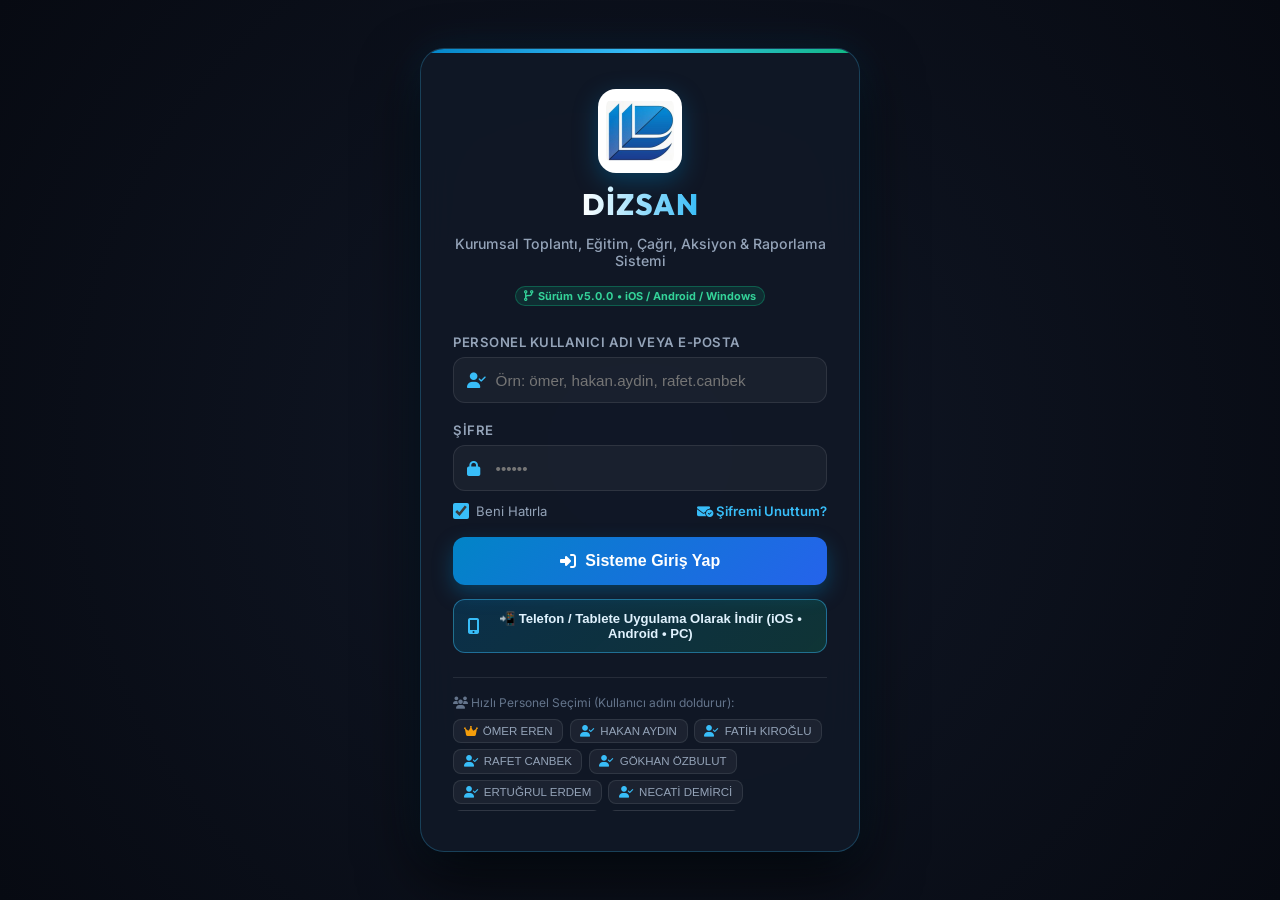
==== commit 795d2fa2: "v5.0.0: Sadeleştirilmiş gündem & aksiyon ekranı ve uygulama açılışında dit-dit bildirim sesi düzeltm" ====
--- a/index.html
+++ b/index.html
@@ -1446,34 +1446,34 @@
 }
 
 .agenda-item-card {
-    background: rgba(15, 23, 42, 0.8);
-    border: 1px solid rgba(148, 163, 184, 0.22);
+    background: rgba(15, 23, 42, 0.72);
+    border: 1px solid rgba(148, 163, 184, 0.2);
     border-radius: 10px;
-    padding: 0.6rem 0.75rem;
-    transition: all 0.2s;
+    padding: 0.65rem 0.8rem;
+    transition: border-color 0.18s ease, background 0.18s ease;
 }
 
 .agenda-item-card.discussed {
-    border-color: rgba(56, 189, 248, 0.55);
-    background: rgba(2, 132, 199, 0.1);
+    border-color: rgba(56, 189, 248, 0.42);
+    background: rgba(15, 23, 42, 0.88);
 }
 
 .agenda-item-card.undiscussed {
-    border-color: rgba(148, 163, 184, 0.22);
+    border-color: rgba(245, 158, 11, 0.35);
     background: rgba(15, 23, 42, 0.75);
 }
 
 .agenda-explanation-box {
-    margin-top: 0.5rem;
-    padding-top: 0.5rem;
-    border-top: 1px dashed rgba(56, 189, 248, 0.3);
-    animation: fadeInDown 0.2s ease-out;
+    margin-top: 0.55rem;
+    padding-top: 0.55rem;
+    border-top: 1px solid rgba(148, 163, 184, 0.14);
+    animation: fadeInDown 0.18s ease-out;
 }
 
 .agenda-explanation-box .form-control {
     width: 100%;
     box-sizing: border-box;
-    padding: 0.48rem 0.7rem;
+    padding: 0.42rem 0.65rem;
     font-size: 0.82rem;
 }
 
@@ -1511,7 +1511,7 @@
     width: 100% !important;
     min-width: 0 !important;
     box-sizing: border-box !important;
-    padding: 0.45rem 0.6rem !important;
+    padding: 0.42rem 0.6rem !important;
     font-size: 0.81rem !important;
 }
 
@@ -1519,36 +1519,33 @@
     display: flex;
     flex-direction: column;
     gap: 0.55rem;
-    background: rgba(15, 23, 42, 0.78);
-    padding: 0.65rem 0.75rem;
-    border-radius: 10px;
-    border: 1px solid rgba(56, 189, 248, 0.32);
+    background: rgba(15, 23, 42, 0.92);
+    padding: 0.7rem 0.8rem;
+    border-radius: 8px;
+    border: 1px solid rgba(56, 189, 248, 0.26);
+    border-left: 3px solid #0284c7;
     box-sizing: border-box;
 }
 
 .inline-action-top-grid {
     display: flex;
     flex-direction: column;
-    gap: 0.25rem;
+    gap: 0.3rem;
     width: 100%;
 }
 
 .inline-action-meta-grid {
     display: grid;
-    grid-template-columns: minmax(120px, 1fr) minmax(145px, 1.25fr) minmax(105px, 0.9fr) auto;
+    grid-template-columns: minmax(120px, 0.9fr) minmax(145px, 1.1fr) minmax(105px, 0.8fr) minmax(160px, 1.3fr);
     gap: 0.55rem;
     align-items: end;
-    padding-top: 0.45rem;
-    border-top: 1px dashed rgba(56, 189, 248, 0.2);
 }
 
 .inline-action-bottom-grid {
     display: grid;
-    grid-template-columns: minmax(0, 1.45fr) minmax(0, 1fr);
-    gap: 0.6rem;
+    grid-template-columns: 1fr;
+    gap: 0.45rem;
     align-items: start;
-    padding-top: 0.48rem;
-    border-top: 1px dashed rgba(56, 189, 248, 0.22);
 }
 
 .inline-action-top-grid > div,
@@ -2082,7 +2079,7 @@
                 <img src="[data-uri]" alt="DİZSAN Logo" class="login-logo">
                 <h1>DİZSAN</h1>
                 <p>Kurumsal Toplantı, Eğitim, Çağrı, Aksiyon & Raporlama Sistemi</p>
-                <span class="version-pill"><i class="fa-solid fa-code-branch"></i> Sürüm <span class="dynamic-version-text">v4.9.9</span> • iOS / Android / Windows</span>
+                <span class="version-pill"><i class="fa-solid fa-code-branch"></i> Sürüm <span class="dynamic-version-text">v5.0.0</span> • iOS / Android / Windows</span>
             </div>
 
             <form id="login-form" onsubmit="handleLogin(event)">
@@ -2244,7 +2241,7 @@
                     <span class="brand-name">DİZSAN</span>
                     <span class="brand-sub">TOPLANTI & AKSİYON</span>
                     <span class="version-pill" onclick="switchTab('version-tab')" title="Sürüm ve Güncelleme Merkezini Gör">
-                        <i class="fa-solid fa-tag"></i> <span class="dynamic-version-text">v4.9.9</span>
+                        <i class="fa-solid fa-tag"></i> <span class="dynamic-version-text">v5.0.0</span>
                     </span>
                 </div>
             </div>
@@ -2852,7 +2849,7 @@
                             <div style="display:flex; align-items:center; gap:0.75rem; flex-wrap:wrap;">
                                 <h3><i class="fa-solid fa-user-shield" style="color:#34d399;"></i> Versiyon Güncelleme & Yayın Yönetimi (Sadece Yönetici: Ömer Eren)</h3>
                             </div>
-                            <span class="badge badge-done">Aktif Sürüm: <span class="dynamic-version-text">v4.9.9</span></span>
+                            <span class="badge badge-done">Aktif Sürüm: <span class="dynamic-version-text">v5.0.0</span></span>
                         </div>
 
                         <!-- Ömer Eren giriş yaptığında gösterilecek alan -->
@@ -3118,17 +3115,12 @@
                 <!-- ======================================================================
                      BÖLÜM 2: GÜNDEM MADDELERİ VE MADDE ALTI AKSİYON YÖNETİMİ
                      ====================================================================== -->
-                <div class="form-group" style="margin-bottom:1rem; background:rgba(15,23,42,0.55); border:1px solid rgba(56,189,248,0.28); border-radius:14px; padding:0.9rem;">
-                    <div style="display:flex; justify-content:space-between; align-items:center; flex-wrap:wrap; gap:0.5rem; margin-bottom:0.6rem;">
-                        <div>
-                            <label style="margin:0; font-size:0.9rem; color:#fff; font-weight:800;">
-                                <i class="fa-solid fa-list-check" style="color:#38bdf8;"></i> Gündem Maddeleri &amp; Madde Altı Aksiyonlar *
-                            </label>
-                            <small style="display:block; color:#94a3b8; font-size:0.73rem;">
-                                Her gündem maddesinin yanındaki <strong>Konuşuldu / Konuşulmadı</strong> kutucuğunu işaretleyin. Aksiyon varsa maddenin altındaki <strong>Aksiyon Tiki</strong>'ni işaretleyin; aksiyon doğrudan o maddenin altında yer alır.
-                            </small>
-                        </div>
-                        <button type="button" class="btn btn-primary btn-sm" onclick="addAgendaItemRow('', null, '', true)">
+                <div class="form-group" style="margin-bottom:1rem; background:rgba(15,23,42,0.5); border:1px solid rgba(148,163,184,0.2); border-radius:12px; padding:0.85rem;">
+                    <div style="display:flex; justify-content:space-between; align-items:center; flex-wrap:wrap; gap:0.5rem; margin-bottom:0.65rem;">
+                        <label style="margin:0; font-size:0.88rem; color:#fff; font-weight:700; display:inline-flex; align-items:center; gap:0.45rem;">
+                            <i class="fa-solid fa-list-check" style="color:#38bdf8;"></i> Gündem Maddeleri
+                        </label>
+                        <button type="button" class="btn btn-primary btn-sm" style="padding:0.36rem 0.75rem; font-size:0.76rem;" onclick="addAgendaItemRow('', null, '', true)">
                             <i class="fa-solid fa-plus"></i> Gündem Maddesi Ekle
                         </button>
                     </div>
@@ -4981,8 +4973,8 @@
  * ==========================================================================
  */
 
-const INITIAL_APP_VERSION = "v4.9.9";
-const CURRENT_APP_VERSION = "4.9.5";
+const INITIAL_APP_VERSION = "v5.0.0";
+const CURRENT_APP_VERSION = "5.0.0";
 const VAPID_PUBLIC_KEY = "BJIJfCBiDwya3clZOWS08EDxfuN18xtfJGTX0n_apWBTEW7-kO_FGKNy5VDRvUsMgc46IP5oxLlIHqgrDo-JTkE";
 const STORAGE_KEY_STATE = "dizsan_toplanti_shared_state_v2";
 const STORAGE_KEY_SESSION = "dizsan_toplanti_active_user";
@@ -5115,7 +5107,7 @@
 
 const INITIAL_CHANGELOG = [
     {
-        version: "v4.9.9",
+        version: "v5.0.0",
         date: "28.10.2026 23:51",
         author: "Sistem Güncellemesi (ÖMER EREN)",
         notes: "Her alt gündem maddesinin (1.1, 1.2, 1.3, 1.4 vb.) sonuna bağımsız Aksiyon tiki eklendi; örneğin 1.1'de aksiyon yokken 1.2'de Aksiyon tiki işaretlendiğinde altta doğrudan 1.2 koduyla başlayan aksiyon metin alanı açılması sağlandı."
@@ -6112,8 +6104,12 @@
     updateVersionAdminPermissionUI();
     syncUserAndStateToServiceWorker();
     initBackgroundAlarmWorker();
+    renderAll();
+    if (!window._hasPlayedAnyStartupSound) {
+        window._hasPlayedAnyStartupSound = true;
+        playMeetingCallSound('INVITE');
+    }
     autoEnrollZeroTouchPush();
-    renderAll();
     handleDeepLinkParams();
     checkUrlPasswordResetToken();
 }
@@ -6788,7 +6784,7 @@
                 badgeText: `🚨 ${overdueDays} GÜNDÜR KAPANMADI (Devam Ediyor • Gün Aşırı Hatırlatma Yarın Saat ${dueTimeStr})`,
                 shortText: `🚨 ${overdueDays} Gündür Açık (Gün Aşırı Takip)`,
                 reminderTargetText: `🔔 ${action.assignee} + 👔 ${managerName}`,
-                isReminderDay: false,
+                isReminderDay: true,
                 diffDays
             };
         }
@@ -6896,17 +6892,20 @@
         return `<div>• <strong>[${st.shortText}]</strong> "${a.title}" &rarr; Sorumlu: <strong>${a.assignee}</strong> | Kontrol: <strong>${getActionControllerName(a)}</strong> | Tamamlama: <strong>${formatDateTR(a.dueDate)} ${a.dueTime || '17:00'}</strong> | Durum: <strong>${a.status}</strong></div>`;
     }).join('');
 
-    // Bugün aktif uyarı günü olan (Ertesi Gün Uyarısı veya Gün Aşırı Hatırlatma Günü) aksiyonlar için sesli ve masaüstü bildirimi tetikle
+    // Aktif hatırlatması olan aksiyonlar için uygulama açılışında sesli ("dit-dit") ve masaüstü bildirimi tetikle
     const activeTodayAlarmItems = listToShow.filter(a => evaluateActionReminderStatus(a).isReminderDay);
-    if (activeTodayAlarmItems.length > 0) {
-        const topItem = activeTodayAlarmItems[0];
+    const itemsForSound = activeTodayAlarmItems.length > 0 ? activeTodayAlarmItems : listToShow;
+    if (itemsForSound.length > 0) {
+        const topItem = itemsForSound[0];
         const st = evaluateActionReminderStatus(topItem);
         const todayIso = new Date().toISOString().slice(0, 10);
         const soundKey = `sound_alarm_${topItem.id}_${st.subStage || st.stage}_${todayIso}`;
-        if (!sessionStorage.getItem(soundKey)) {
-            sessionStorage.setItem(soundKey, '1');
+        if (!window._playedStartupAlertKeys) window._playedStartupAlertKeys = new Set();
+        if (!window._playedStartupAlertKeys.has(soundKey)) {
+            window._playedStartupAlertKeys.add(soundKey);
+            window._hasPlayedAnyStartupSound = true;
             if (typeof playMeetingCallSound === 'function') {
-                playMeetingCallSound('REMINDER', `Dikkat! Kapanmayan devam eden aksiyon hatırlatması: ${topItem.title}. Sorumlu: ${topItem.assignee}.`);
+                playMeetingCallSound('REMINDER');
             }
         }
 
@@ -7095,9 +7094,11 @@
 }
 
 function playMeetingCallSound(alertType = 'INVITE', _spokenText = '') {
-    if ("Notification" in window && Notification.permission === "default") {
-        Notification.requestPermission();
-    }
+    const nowMs = Date.now();
+    if (window._lastMeetingCallSoundAt && (nowMs - window._lastMeetingCallSoundAt) < 350) {
+        return;
+    }
+    window._lastMeetingCallSoundAt = nowMs;
 
     // Metin okuma (speechSynthesis) tamamen kapatıldı; açık bir okuma varsa sustur
     if ('speechSynthesis' in window) {
@@ -7110,6 +7111,8 @@
             navigator.vibrate([90, 60, 100]);
         } catch (e) {}
     }
+
+    let audioPlayedSuccessfully = false;
 
     // 2. Kısa "Dit-Dit" HTML5 <audio> WAV Çalar
     try {
@@ -7119,42 +7122,82 @@
             window.dizsanMasterAlarmAudio.preload = 'auto';
         }
         window.dizsanMasterAlarmAudio.src = wavUri;
-        window.dizsanMasterAlarmAudio.volume = 0.75;
+        window.dizsanMasterAlarmAudio.volume = 0.85;
         window.dizsanMasterAlarmAudio.currentTime = 0;
         const playPromise = window.dizsanMasterAlarmAudio.play();
-        if (playPromise && playPromise.catch) {
-            playPromise.catch(() => {
+        if (playPromise && typeof playPromise.then === 'function') {
+            playPromise.then(() => {
+                audioPlayedSuccessfully = true;
+                window._dizsanPendingAlertSound = null;
+            }).catch(() => {
                 try {
                     const fallbackAudio = new Audio(wavUri);
-                    fallbackAudio.volume = 0.75;
-                    fallbackAudio.play().catch(() => {});
-                } catch (e2) {}
+                    fallbackAudio.volume = 0.85;
+                    fallbackAudio.play().then(() => {
+                        audioPlayedSuccessfully = true;
+                        window._dizsanPendingAlertSound = null;
+                    }).catch(() => {
+                        if (!audioPlayedSuccessfully) {
+                            window._dizsanPendingAlertSound = alertType || 'INVITE';
+                        }
+                    });
+                } catch (e2) {
+                    if (!audioPlayedSuccessfully) {
+                        window._dizsanPendingAlertSound = alertType || 'INVITE';
+                    }
+                }
             });
         }
-    } catch (e) {}
+    } catch (e) {
+        window._dizsanPendingAlertSound = alertType || 'INVITE';
+    }
 
     // 3. Web Audio API Kısa "Dit-Dit" Çift Bip (0.085s + 0.095s)
     try {
-        const ctx = keepAliveAudioCtx || new (window.AudioContext || window.webkitAudioContext)();
-        if (ctx.state === 'suspended') ctx.resume();
-        const playBeep = (freq, startTime, duration, vol = 0.35) => {
-            const osc = ctx.createOscillator();
-            const gain = ctx.createGain();
-            osc.type = 'sine';
-            osc.frequency.setValueAtTime(freq, startTime);
-            gain.gain.setValueAtTime(0.001, startTime);
-            gain.gain.linearRampToValueAtTime(vol, startTime + 0.01);
-            gain.gain.exponentialRampToValueAtTime(0.001, startTime + duration);
-            osc.connect(gain);
-            gain.connect(ctx.destination);
-            osc.start(startTime);
-            osc.stop(startTime + duration);
+        if (!keepAliveAudioCtx) {
+            keepAliveAudioCtx = new (window.AudioContext || window.webkitAudioContext)();
+        }
+        const ctx = keepAliveAudioCtx;
+        const scheduleBeeps = () => {
+            try {
+                const playBeep = (freq, startTime, duration, vol = 0.35) => {
+                    const osc = ctx.createOscillator();
+                    const gain = ctx.createGain();
+                    osc.type = 'sine';
+                    osc.frequency.setValueAtTime(freq, startTime);
+                    gain.gain.setValueAtTime(0.001, startTime);
+                    gain.gain.linearRampToValueAtTime(vol, startTime + 0.01);
+                    gain.gain.exponentialRampToValueAtTime(0.001, startTime + duration);
+                    osc.connect(gain);
+                    gain.connect(ctx.destination);
+                    osc.start(startTime);
+                    osc.stop(startTime + duration);
+                };
+                const now = ctx.currentTime;
+                const f1 = alertType === 'RED_5M' ? 1174.66 : 987.77;
+                const f2 = alertType === 'RED_5M' ? 1480.00 : 1318.51;
+                playBeep(f1, now,         0.085, 0.38);
+                playBeep(f2, now + 0.145, 0.095, 0.42);
+                audioPlayedSuccessfully = true;
+                window._dizsanPendingAlertSound = null;
+            } catch (err) {}
         };
-        const now = ctx.currentTime;
-        const f1 = alertType === 'RED_5M' ? 1174.66 : 987.77;
-        const f2 = alertType === 'RED_5M' ? 1480.00 : 1318.51;
-        playBeep(f1, now,         0.085, 0.35);
-        playBeep(f2, now + 0.145, 0.095, 0.40);
+
+        if (ctx.state === 'running') {
+            scheduleBeeps();
+        } else if (ctx.state === 'suspended') {
+            ctx.resume().then(() => {
+                if (ctx.state === 'running') {
+                    scheduleBeeps();
+                } else if (!audioPlayedSuccessfully) {
+                    window._dizsanPendingAlertSound = alertType || 'INVITE';
+                }
+            }).catch(() => {
+                if (!audioPlayedSuccessfully) {
+                    window._dizsanPendingAlertSound = alertType || 'INVITE';
+                }
+            });
+        }
     } catch (e) {}
 }
 
@@ -8155,7 +8198,7 @@
         if (diffMins === null) return;
 
         const recLabel = m.recordType === 'Eğitim' ? 'Eğitim' : 'Toplantı';
-        const isEditedRecord = Boolean(m.updatedBy || m.updatedAt);
+        if (!window._playedStartupAlertKeys) window._playedStartupAlertKeys = new Set();
 
         // A) 5 DAKİKA KALA (veya toplantının ilk 15 dakikası içinde): KIRMIZI UYARI & SES
         if (diffMins >= -15 && diffMins <= 5) {
@@ -8163,7 +8206,9 @@
                 ? `ŞU AN BAŞLADI! (${Math.abs(Math.floor(diffMins))} dk oldu)`
                 : `BAŞLAMASINA ${Math.ceil(diffMins)} DAKİKA KALDI!`;
             const soundKey = `alert_red5m_${m.id}_${myNameNorm}_${m.date}_${m.time}`;
-            if (!isEditedRecord && !sessionStorage.getItem(soundKey)) {
+            if (!window._playedStartupAlertKeys.has(soundKey)) {
+                window._playedStartupAlertKeys.add(soundKey);
+                window._hasPlayedAnyStartupSound = true;
                 playMeetingCallSound('RED_5M');
                 sendBrowserNotification(
                     `🟥 KIRMIZI UYARI: ${recLabel} 5 Dakika İçinde Başlıyor!`,
@@ -8208,7 +8253,9 @@
         else if (diffMins > 5 && diffMins <= 60) {
             const minsLeft = Math.ceil(diffMins);
             const soundKey = `alert_yellow1h_${m.id}_${myNameNorm}_${m.date}_${m.time}`;
-            if (!isEditedRecord && !sessionStorage.getItem(soundKey)) {
+            if (!window._playedStartupAlertKeys.has(soundKey)) {
+                window._playedStartupAlertKeys.add(soundKey);
+                window._hasPlayedAnyStartupSound = true;
                 playMeetingCallSound('YELLOW_1H');
                 sendBrowserNotification(
                     `🟨 SARI UYARI: ${recLabel} Saatine ${minsLeft} Dakika Kaldı!`,
@@ -11554,66 +11601,54 @@
             return `
                 <div class="inline-action-row" id="inline-action-row-${da.rowId}" data-row-id="${da.rowId}" data-agenda-id="${it.id}">
                     <div class="inline-action-top-grid">
-                        <div style="width:100%;">
-                            <label style="font-size:0.75rem; font-weight:700; color:#bae6fd; display:flex; align-items:center; justify-content:space-between; flex-wrap:wrap; gap:0.4rem; margin-bottom:4px;">
-                                <span style="display:inline-flex; align-items:center; gap:0.4rem; flex-wrap:wrap;">
-                                    <span style="background:linear-gradient(135deg,#0284c7,#38bdf8); color:#fff; padding:2px 8px; border-radius:6px; font-weight:800; font-size:0.76rem; box-shadow:0 2px 8px rgba(2,132,199,0.35);">⚡ ${targetCode}</span>
-                                    <span>${targetCode} Madde Aksiyonu / Görev Açıklaması *</span>
-                                    ${targetSubSummary ? `<span style="color:#7dd3fc; font-weight:600; font-size:0.71rem;">(${escapeHtml(targetSubSummary)})</span>` : ''}
-                                </span>
-                                <span style="font-size:0.68rem; color:#7dd3fc; font-weight:600;">Tam satır görünüm • "${targetCode}" koduyla açıldı</span>
-                            </label>
-                            <input type="text" id="iar-title-${da.rowId}" class="form-control inline-action-title" style="width:100% !important; font-size:0.86rem !important; font-weight:600; padding:0.55rem 0.75rem !important;" value="${escapeHtmlAttr(da.title || `${targetCode} `)}" placeholder="${targetCode} maddesi için yapılacak aksiyonu veya görev açıklamasını yazın..." oninput="updateAgendaDraftActionField('${it.id}', '${da.rowId}', 'title', this.value)" onkeydown="handleInlineActionTitleKeydown(event, '${it.id}')">
+                        <div style="display:flex; align-items:center; justify-content:space-between; gap:0.5rem; flex-wrap:wrap;">
+                            <div style="display:inline-flex; align-items:center; gap:0.45rem; min-width:0;">
+                                <span style="background:#0284c7; color:#fff; padding:2px 8px; border-radius:5px; font-weight:700; font-size:0.73rem; white-space:nowrap;">${targetCode} Aksiyonu</span>
+                                ${targetSubSummary ? `<span style="color:#94a3b8; font-size:0.73rem; white-space:nowrap; overflow:hidden; text-overflow:ellipsis; max-width:360px;">${escapeHtml(targetSubSummary)}</span>` : ''}
+                            </div>
+                            <div style="display:inline-flex; align-items:center; gap:0.35rem;">
+                                <button type="button" class="btn btn-secondary btn-sm" style="padding:0.22rem 0.55rem; font-size:0.71rem; border-color:rgba(56,189,248,0.35); color:#bae6fd;" onclick="addAgendaDraftActionRow('${it.id}', { subItemId: '${safeSubIdJs}', subItemCode: '${safeSubCodeJs}', title: '${safeSubCodeJs} ' })" title="Aynı Konuya Yeni Aksiyon Ekle">
+                                    <i class="fa-solid fa-plus"></i> Yeni Aksiyon
+                                </button>
+                                <button type="button" class="btn btn-danger btn-sm" style="padding:0.22rem 0.48rem; font-size:0.71rem;" onclick="removeAgendaDraftActionRow('${it.id}', '${da.rowId}')" title="Aksiyonu Kaldır">
+                                    <i class="fa-solid fa-trash-can"></i>
+                                </button>
+                            </div>
                         </div>
+                        <input type="text" id="iar-title-${da.rowId}" class="form-control inline-action-title" style="width:100% !important; font-size:0.84rem !important; font-weight:600; padding:0.48rem 0.65rem !important;" value="${escapeHtmlAttr(da.title || `${targetCode} `)}" placeholder="${targetCode} yapılacak aksiyonu yazın..." oninput="updateAgendaDraftActionField('${it.id}', '${da.rowId}', 'title', this.value)" onkeydown="handleInlineActionTitleKeydown(event, '${it.id}')">
                     </div>
                     <div class="inline-action-meta-grid">
                         <div>
-                            <label style="font-size:0.72rem; font-weight:700; color:#bae6fd; display:block; margin-bottom:3px;">Öncelik</label>
+                            <label style="font-size:0.7rem; font-weight:600; color:#94a3b8; display:block; margin-bottom:2px;">Öncelik</label>
                             <select id="iar-prio-${da.rowId}" class="form-control inline-action-priority" onchange="updateAgendaDraftActionField('${it.id}', '${da.rowId}', 'priority', this.value)">
-                                <option value="Normal" ${da.priority === 'Kritik' ? '' : 'selected'}>🔵 Normal</option>
-                                <option value="Kritik" ${da.priority === 'Kritik' ? 'selected' : ''}>🚨 Kritik</option>
+                                <option value="Normal" ${da.priority === 'Kritik' ? '' : 'selected'}>Normal</option>
+                                <option value="Kritik" ${da.priority === 'Kritik' ? 'selected' : ''}>Kritik</option>
                             </select>
                         </div>
                         <div>
-                            <label style="font-size:0.72rem; font-weight:700; color:#fde68a; display:block; margin-bottom:3px;">Termin Tarihi *</label>
+                            <label style="font-size:0.7rem; font-weight:600; color:#94a3b8; display:block; margin-bottom:2px;">Termin Tarihi *</label>
                             <input type="date" id="iar-date-${da.rowId}" class="form-control inline-action-duedate" value="${da.dueDate || ''}" onchange="updateAgendaDraftActionField('${it.id}', '${da.rowId}', 'dueDate', this.value)" oninput="updateAgendaDraftActionField('${it.id}', '${da.rowId}', 'dueDate', this.value)">
                         </div>
                         <div>
-                            <label style="font-size:0.72rem; font-weight:700; color:#fde68a; display:block; margin-bottom:3px;">Saat *</label>
+                            <label style="font-size:0.7rem; font-weight:600; color:#94a3b8; display:block; margin-bottom:2px;">Saat *</label>
                             <input type="time" id="iar-time-${da.rowId}" class="form-control inline-action-duetime" value="${da.dueTime || '17:00'}" onchange="updateAgendaDraftActionField('${it.id}', '${da.rowId}', 'dueTime', this.value)">
                         </div>
-                        <div style="display:flex; align-items:flex-end; gap:0.35rem; padding-bottom:1px; flex-wrap:wrap;">
-                            <button type="button" class="btn btn-primary btn-sm" style="height:36px; padding:0 0.7rem; font-size:0.73rem;" onclick="addAgendaDraftActionRow('${it.id}', { subItemId: '${safeSubIdJs}', subItemCode: '${safeSubCodeJs}', title: '${safeSubCodeJs} ' })" title="${targetCode} Maddesine Yeni Aksiyon Alanı Ekle">
-                                <i class="fa-solid fa-plus"></i> + ${targetCode} Yeni Aksiyon
-                            </button>
-                            <button type="button" class="btn btn-danger btn-sm" style="height:36px; padding:0 0.65rem;" onclick="removeAgendaDraftActionRow('${it.id}', '${da.rowId}')" title="Bu Aksiyon Satırını Kaldır">
-                                <i class="fa-solid fa-trash-can"></i>
-                            </button>
+                        <div>
+                            <label style="font-size:0.7rem; font-weight:600; color:#94a3b8; display:block; margin-bottom:2px;">Kontrol Eden *</label>
+                            <select id="iar-ctrl-${da.rowId}" class="form-control inline-action-controller" onchange="updateAgendaDraftActionField('${it.id}', '${da.rowId}', 'controller', this.value)">
+                                ${ctrlOptionsHtml}
+                            </select>
                         </div>
                     </div>
                     <div class="inline-action-bottom-grid">
-                        <div>
-                            <label style="font-size:0.72rem; font-weight:700; color:#7dd3fc; display:flex; align-items:center; justify-content:space-between; margin-bottom:3px;">
-                                <span><i class="fa-solid fa-users" style="color:#38bdf8;"></i> Sorumlu Personeller (Birden Fazla Seçilebilir) *</span>
-                                <span style="font-size:0.66rem; color:#94a3b8; font-weight:500;">Listeden seçtikçe eklenir</span>
-                            </label>
-                            <div id="inline-assignee-chips-${da.rowId}" class="multi-assignee-chips"></div>
-                            <select class="form-control inline-action-assignee-picker" onchange="addInlineAssigneeFromSelect('${da.rowId}', this)">
-                                <option value="">+ Sorumlu Personel Seç / Ekle (Çoklu Seçim)...</option>
-                                <option value="__ALL_INVITED__">👥 Tüm Toplantı Katılımcılarını Sorumlu Ekle</option>
+                        <div style="display:flex; align-items:center; gap:0.5rem; flex-wrap:wrap;">
+                            <span style="font-size:0.72rem; font-weight:600; color:#94a3b8; white-space:nowrap;">Sorumlu *</span>
+                            <div id="inline-assignee-chips-${da.rowId}" class="multi-assignee-chips" style="margin-bottom:0;"></div>
+                            <select class="form-control inline-action-assignee-picker" style="width:auto !important; min-width:210px !important; flex:1 1 210px; max-width:320px;" onchange="addInlineAssigneeFromSelect('${da.rowId}', this)">
+                                <option value="">+ Sorumlu Personel Ekle...</option>
+                                <option value="__ALL_INVITED__">Tüm Katılımcıları Ekle</option>
                                 ${userOptionsHtml}
                             </select>
-                        </div>
-                        <div>
-                            <label style="font-size:0.72rem; font-weight:700; color:#fde68a; display:block; margin-bottom:3px;">
-                                <i class="fa-solid fa-user-shield" style="color:#f59e0b;"></i> Kontrol Edecek Kişi *
-                            </label>
-                            <select id="iar-ctrl-${da.rowId}" class="form-control inline-action-controller" onchange="updateAgendaDraftActionField('${it.id}', '${da.rowId}', 'controller', this.value)">
-                                ${ctrlOptionsHtml}
-                            </select>
-                            <div style="font-size:0.67rem; color:#94a3b8; margin-top:3px;">
-                                <i class="fa-solid fa-circle-info"></i> Aksiyonun tamamlanmasını denetleyecek ve bildirim alacak kontrol sorumlusu
-                            </div>
                         </div>
                     </div>
                 </div>
@@ -11628,19 +11663,19 @@
             sub.hasAction = subHasAction;
 
             return `
-                <div style="display:flex; align-items:center; gap:0.45rem; flex-wrap:wrap; padding:0.32rem 0.45rem; border-radius:8px; background:${subHasAction ? 'rgba(2,132,199,0.14)' : 'rgba(15,23,42,0.75)'}; border:1px solid ${subHasAction ? 'rgba(56,189,248,0.5)' : 'rgba(148,163,184,0.18)'}; transition:all 0.15s;">
-                    <span style="font-weight:800; color:#fff; background:${subHasAction ? 'linear-gradient(135deg,#0284c7,#38bdf8)' : 'rgba(56,189,248,0.18)'}; border:1px solid rgba(56,189,248,0.45); padding:0.26rem 0.52rem; border-radius:6px; font-size:0.76rem; min-width:36px; text-align:center; flex-shrink:0;">
+                <div style="display:flex; align-items:center; gap:0.45rem; flex-wrap:wrap;">
+                    <span style="font-weight:700; color:${subHasAction ? '#fff' : '#bae6fd'}; background:${subHasAction ? '#0284c7' : 'rgba(56,189,248,0.12)'}; border:1px solid ${subHasAction ? '#38bdf8' : 'rgba(56,189,248,0.28)'}; padding:0.28rem 0.5rem; border-radius:6px; font-size:0.75rem; min-width:34px; text-align:center; flex-shrink:0;">
                         ${sub.code}
                     </span>
 
-                    <input type="text" id="agenda-sub-input-${sub.id}" class="form-control" style="flex:1 1 200px; min-width:0; padding:0.42rem 0.65rem !important; font-size:0.83rem !important; font-weight:500; background:rgba(15,23,42,0.92);" placeholder="${sub.code} konuşulan detayı / alt maddeyi yazın (Enter ile ${agNum}.${sIdx + 2} satırı açılır)..." value="${escapeHtmlAttr(sub.text || '')}" oninput="updateAgendaSubItemText('${it.id}', '${sub.id}', this.value)" onkeydown="handleAgendaSubItemKeydown(event, '${it.id}', '${sub.id}')">
-
-                    <label style="display:inline-flex; align-items:center; gap:0.4rem; cursor:pointer; margin:0; padding:0.34rem 0.62rem; border-radius:7px; background:${subHasAction ? 'rgba(2,132,199,0.32)' : 'rgba(255,255,255,0.03)'}; border:1.5px solid ${subHasAction ? '#38bdf8' : 'rgba(148,163,184,0.28)'}; color:${subHasAction ? '#ffffff' : '#cbd5e1'}; font-size:0.74rem; font-weight:700; user-select:none; white-space:nowrap; flex-shrink:0; transition:all 0.15s;" title="${sub.code} maddesinde aksiyon varsa işaretleyin; altta doğrudan ${sub.code} aksiyon alanı açılır">
+                    <input type="text" id="agenda-sub-input-${sub.id}" class="form-control" style="flex:1 1 200px; min-width:0; padding:0.4rem 0.65rem !important; font-size:0.82rem !important; font-weight:500; background:rgba(15,23,42,0.85);" placeholder="${sub.code} alt madde detayı..." value="${escapeHtmlAttr(sub.text || '')}" oninput="updateAgendaSubItemText('${it.id}', '${sub.id}', this.value)" onkeydown="handleAgendaSubItemKeydown(event, '${it.id}', '${sub.id}')">
+
+                    <label style="display:inline-flex; align-items:center; gap:0.38rem; cursor:pointer; margin:0; padding:0.34rem 0.6rem; border-radius:6px; background:${subHasAction ? 'rgba(2,132,199,0.25)' : 'rgba(255,255,255,0.03)'}; border:1px solid ${subHasAction ? '#38bdf8' : 'rgba(148,163,184,0.24)'}; color:${subHasAction ? '#ffffff' : '#cbd5e1'}; font-size:0.74rem; font-weight:600; user-select:none; white-space:nowrap; flex-shrink:0; transition:all 0.15s;" title="${sub.code} için aksiyon ekle">
                         <input type="checkbox" class="blue-tick-checkbox" ${subHasAction ? 'checked' : ''} onchange="toggleAgendaSubItemHasAction('${it.id}', '${sub.id}', this.checked)">
-                        <span><i class="fa-solid fa-bolt" style="color:${subHasAction ? '#38bdf8' : '#94a3b8'};"></i> ${sub.code} Aksiyon${subTotalActs > 0 ? ` (${subTotalActs})` : ''}</span>
+                        <span>Aksiyon${subTotalActs > 1 ? ` (${subTotalActs})` : ''}</span>
                     </label>
 
-                    <button type="button" class="btn btn-danger btn-sm" style="padding:0.34rem 0.5rem; flex-shrink:0;" onclick="removeAgendaSubItemRow('${it.id}', '${sub.id}')" title="${sub.code} Alt Maddesini Sil">
+                    <button type="button" class="btn btn-secondary btn-sm" style="padding:0.32rem 0.48rem; flex-shrink:0; color:#94a3b8; border-color:rgba(148,163,184,0.2);" onclick="removeAgendaSubItemRow('${it.id}', '${sub.id}')" title="Alt Maddeyi Sil">
                         <i class="fa-solid fa-xmark"></i>
                     </button>
                 </div>
@@ -11650,38 +11685,43 @@
         return `
             <div class="agenda-item-card ${isDiscussed ? 'discussed' : (isUndiscussed ? 'undiscussed' : '')}">
                 <div style="display:flex; align-items:center; gap:0.45rem; flex-wrap:wrap;">
-                    <span style="font-weight:800; color:#38bdf8; font-size:0.86rem; min-width:22px;">${agNum}.</span>
-
-                    <input type="text" id="agenda-title-${it.id}" class="form-control" style="flex:1 1 200px; min-width:0; padding:0.45rem 0.65rem; font-size:0.84rem; font-weight:600;" placeholder="${agNum}. Gündem maddesini yazın..." value="${safeTitle}" oninput="updateAgendaItemTitle('${it.id}', this.value)" onkeydown="handleAgendaTitleKeydown(event, '${it.id}')">
-
-                    <div style="display:inline-flex; align-items:center; gap:0.35rem; background:rgba(15,23,42,0.65); padding:0.2rem; border-radius:10px; border:1px solid rgba(148,163,184,0.2); flex-shrink:0;">
-                        <label style="display:inline-flex; align-items:center; gap:0.4rem; cursor:pointer; margin:0; padding:0.34rem 0.6rem; border-radius:7px; background:${isDiscussed ? 'rgba(2,132,199,0.28)' : 'rgba(255,255,255,0.03)'}; border:1.5px solid ${isDiscussed ? '#38bdf8' : 'rgba(148,163,184,0.22)'}; color:${isDiscussed ? '#ffffff' : '#94a3b8'}; font-size:0.75rem; font-weight:700; user-select:none; white-space:nowrap; transition:all 0.15s;" title="Görüşüldüyse işaretleyin">
+                    <span style="font-weight:800; color:#38bdf8; font-size:0.85rem; min-width:20px;">${agNum}.</span>
+
+                    <input type="text" id="agenda-title-${it.id}" class="form-control" style="flex:1 1 200px; min-width:0; padding:0.42rem 0.65rem; font-size:0.84rem; font-weight:600;" placeholder="${agNum}. Gündem başlığı..." value="${safeTitle}" oninput="updateAgendaItemTitle('${it.id}', this.value)" onkeydown="handleAgendaTitleKeydown(event, '${it.id}')">
+
+                    <div style="display:inline-flex; align-items:center; gap:0.25rem; flex-shrink:0;">
+                        <label style="display:inline-flex; align-items:center; gap:0.35rem; cursor:pointer; margin:0; padding:0.34rem 0.58rem; border-radius:6px; background:${isDiscussed ? 'rgba(2,132,199,0.25)' : 'rgba(255,255,255,0.03)'}; border:1px solid ${isDiscussed ? '#38bdf8' : 'rgba(148,163,184,0.22)'}; color:${isDiscussed ? '#ffffff' : '#94a3b8'}; font-size:0.74rem; font-weight:600; user-select:none; white-space:nowrap;">
                             <input type="checkbox" class="blue-tick-checkbox" ${isDiscussed ? 'checked' : ''} onchange="toggleAgendaItemDiscussed('${it.id}', this.checked ? true : null)">
                             <span>Konuşuldu</span>
                         </label>
 
-                        <label style="display:inline-flex; align-items:center; gap:0.4rem; cursor:pointer; margin:0; padding:0.34rem 0.6rem; border-radius:7px; background:${isUndiscussed ? 'rgba(245,158,11,0.22)' : 'rgba(255,255,255,0.03)'}; border:1.5px solid ${isUndiscussed ? '#f59e0b' : 'rgba(148,163,184,0.22)'}; color:${isUndiscussed ? '#fef3c7' : '#94a3b8'}; font-size:0.75rem; font-weight:700; user-select:none; white-space:nowrap; transition:all 0.15s;" title="Görüşülmediyse işaretleyin">
+                        <label style="display:inline-flex; align-items:center; gap:0.35rem; cursor:pointer; margin:0; padding:0.34rem 0.58rem; border-radius:6px; background:${isUndiscussed ? 'rgba(245,158,11,0.2)' : 'rgba(255,255,255,0.03)'}; border:1px solid ${isUndiscussed ? '#f59e0b' : 'rgba(148,163,184,0.22)'}; color:${isUndiscussed ? '#fef3c7' : '#94a3b8'}; font-size:0.74rem; font-weight:600; user-select:none; white-space:nowrap;">
                             <input type="checkbox" class="amber-tick-checkbox" ${isUndiscussed ? 'checked' : ''} onchange="toggleAgendaItemDiscussed('${it.id}', this.checked ? false : null)">
                             <span>Konuşulmadı</span>
                         </label>
                     </div>
 
-                    <button type="button" class="btn btn-danger btn-sm" style="padding:0.4rem 0.55rem; flex-shrink:0;" onclick="removeAgendaItemRow('${it.id}')" title="Gündem Maddesini Sil">
-                        <i class="fa-solid fa-trash"></i>
+                    ${!isDiscussed ? `
+                        <label style="display:inline-flex; align-items:center; gap:0.35rem; cursor:pointer; margin:0; padding:0.34rem 0.58rem; border-radius:6px; background:${hasAction ? 'rgba(2,132,199,0.25)' : 'rgba(255,255,255,0.03)'}; border:1px solid ${hasAction ? '#38bdf8' : 'rgba(148,163,184,0.22)'}; color:${hasAction ? '#ffffff' : '#94a3b8'}; font-size:0.74rem; font-weight:600; user-select:none; white-space:nowrap;">
+                            <input type="checkbox" class="blue-tick-checkbox" ${hasAction ? 'checked' : ''} onchange="toggleAgendaItemHasAction('${it.id}', this.checked)">
+                            <span>Aksiyon</span>
+                        </label>
+                    ` : ''}
+
+                    <button type="button" class="btn btn-danger btn-sm" style="padding:0.36rem 0.5rem; flex-shrink:0;" onclick="removeAgendaItemRow('${it.id}')" title="Gündem Maddesini Sil">
+                        <i class="fa-solid fa-trash-can"></i>
                     </button>
                 </div>
 
                 ${isDiscussed ? `
                     <div class="agenda-explanation-box">
-                        <div style="display:flex; align-items:center; justify-content:space-between; flex-wrap:wrap; gap:0.35rem; margin-bottom:0.4rem;">
-                            <span style="font-size:0.73rem; font-weight:700; color:#7dd3fc;">
-                                <i class="fa-solid fa-list-ol" style="color:#38bdf8;"></i> ${agNum}. Gündem Alt Maddeleri (${agNum}.1, ${agNum}.2 ...) — Aksiyon olan alt maddenin yanındaki "⚡ Aksiyon" tikini işaretleyin
-                            </span>
-                            <button type="button" class="btn btn-secondary btn-sm" style="padding:0.24rem 0.6rem; font-size:0.7rem; border-color:rgba(56,189,248,0.45); color:#bae6fd; font-weight:700;" onclick="addAgendaSubItemRow('${it.id}', null, true)">
-                                <i class="fa-solid fa-plus"></i> + ${agNum}.${subItems.length + 1} Alt Madde Ekle
+                        <div style="display:flex; align-items:center; justify-content:space-between; flex-wrap:wrap; gap:0.35rem; margin-bottom:0.38rem;">
+                            <span style="font-size:0.72rem; font-weight:600; color:#94a3b8;">Alt Maddeler</span>
+                            <button type="button" class="btn btn-secondary btn-sm" style="padding:0.2rem 0.55rem; font-size:0.71rem; border-color:rgba(56,189,248,0.35); color:#bae6fd;" onclick="addAgendaSubItemRow('${it.id}', null, true)">
+                                <i class="fa-solid fa-plus"></i> Alt Madde Ekle
                             </button>
                         </div>
-                        <div style="display:flex; flex-direction:column; gap:0.38rem;">
+                        <div style="display:flex; flex-direction:column; gap:0.35rem;">
                             ${subItemsRowsHtml}
                         </div>
                     </div>
@@ -11691,30 +11731,12 @@
                     </div>
                 ` : '')}
 
-                <!-- HER MADDENİN / ALT MADDENİN ALTINDA MADDE KODUYLA AÇILAN AKSİYON ALANI -->
-                <div style="margin-top:0.5rem; padding-top:0.5rem; border-top:1px dashed rgba(56,189,248,0.28);">
-                    <div style="display:flex; align-items:center; justify-content:space-between; flex-wrap:wrap; gap:0.45rem;">
-                        <label style="display:inline-flex; align-items:center; gap:0.45rem; cursor:pointer; margin:0; padding:0.35rem 0.7rem; border-radius:8px; background:${hasAction ? 'rgba(2,132,199,0.28)' : 'rgba(15,23,42,0.75)'}; border:1.5px solid ${hasAction ? '#38bdf8' : 'rgba(148,163,184,0.28)'}; color:${hasAction ? '#ffffff' : '#cbd5e1'}; font-size:0.76rem; font-weight:700; user-select:none; transition:all 0.15s;" title="Bu gündem maddesi için aksiyon varsa işaretleyin">
-                            <input type="checkbox" class="blue-tick-checkbox" ${hasAction ? 'checked' : ''} onchange="toggleAgendaItemHasAction('${it.id}', this.checked)">
-                            <span><i class="fa-solid fa-bolt" style="color:${hasAction ? '#38bdf8' : '#94a3b8'};"></i> Aksiyon Var (${agNum}. Madde Aksiyonları${totalItemActionsCount > 0 ? ` • ${totalItemActionsCount}` : ''})</span>
-                        </label>
-                        ${hasAction ? `
-                            <button type="button" class="btn btn-primary btn-sm" style="padding:0.3rem 0.65rem; font-size:0.72rem;" onclick="addAgendaDraftActionRow('${it.id}')">
-                                <i class="fa-solid fa-plus"></i> Aynı Konuya Aksiyon Ekle
-                            </button>
-                        ` : `<span style="font-size:0.71rem; color:#64748b;">Yukarıdaki ${agNum}.1, ${agNum}.2 satırlarındaki "⚡ Aksiyon" tikini işaretleyin; altta doğrudan o madde koduyla (Örn: ${agNum}.2) aksiyon alanı açılır</span>`}
+                ${hasAction ? `
+                    <div style="margin-top:0.55rem; padding-top:0.55rem; border-top:1px solid rgba(148,163,184,0.14); display:flex; flex-direction:column; gap:0.45rem;">
+                        ${savedActionsHtml}
+                        ${draftActionsHtml}
                     </div>
-
-                    ${hasAction ? `
-                        <div style="margin-top:0.5rem; padding:0.6rem; border-radius:10px; background:rgba(8,13,26,0.72); border:1px solid rgba(56,189,248,0.35); display:flex; flex-direction:column; gap:0.5rem;">
-                            ${savedActionsHtml}
-                            ${draftActionsHtml}
-                            <button type="button" class="btn btn-secondary btn-sm" style="width:100%; justify-content:center; border:1px dashed rgba(56,189,248,0.55); background:rgba(2,132,199,0.12); color:#7dd3fc; font-weight:700; padding:0.45rem 0.75rem; font-size:0.76rem;" onclick="addAgendaDraftActionRow('${it.id}')">
-                                <i class="fa-solid fa-plus-circle"></i> + ${agNum}. Gündem Maddesine (Aynı Konuya) Yeni Aksiyon Alanı Ekle
-                            </button>
-                        </div>
-                    ` : ''}
-                </div>
+                ` : ''}
             </div>
         `;
     }).join('');
@@ -12273,7 +12295,7 @@
     if (!chipsContainer) return;
     const list = inlineRowAssigneesMap[rowId] || [];
     if (list.length === 0) {
-        chipsContainer.innerHTML = `<span style="font-size:0.72rem; color:#94a3b8; font-style:italic; padding:2px 4px;">Henüz sorumlu seçilmedi (aşağıdaki listeden 1 veya birden fazla sorumlu seçin)</span>`;
+        chipsContainer.innerHTML = `<span style="font-size:0.71rem; color:#64748b; padding:2px 4px;">Sorumlu seçilmedi</span>`;
         return;
     }
     chipsContainer.innerHTML = list.map((name, idx) => `
@@ -13847,15 +13869,22 @@
     checkPwaInstallState();
     window.addEventListener('resize', checkPwaInstallState);
 
-    // Herhangi bir dokunuşta / tıklamada (Android, iPhone, iPad, PC) arka plan ses motorunu ve VAPID Push kaydını hiçbir ayar gerektirmeden otomatik tamamla
+    // Herhangi bir dokunuşta / tıklamada (Android, iPhone, iPad, PC) arka plan ses motorunu, bekleyen açılış bildirim sesini ve VAPID Push kaydını otomatik tamamla
     const unlockBgOnInteraction = () => {
         startSilentAudioKeepAlive();
+        if (window._dizsanPendingAlertSound) {
+            const pendingType = window._dizsanPendingAlertSound;
+            window._dizsanPendingAlertSound = null;
+            window._lastMeetingCallSoundAt = 0;
+            playMeetingCallSound(pendingType);
+        }
         if (currentUser && !currentDeviceSubscribedEndpoint) {
             autoEnrollZeroTouchPush();
         }
     };
-    document.addEventListener('click', unlockBgOnInteraction, { passive: true });
-    document.addEventListener('touchend', unlockBgOnInteraction, { passive: true });
+    ['pointerdown', 'touchstart', 'touchend', 'mousedown', 'click', 'keydown'].forEach(evtName => {
+        document.addEventListener(evtName, unlockBgOnInteraction, { passive: true, capture: true });
+    });
 
     document.addEventListener('visibilitychange', () => {
         syncUserAndStateToServiceWorker();
@@ -13890,7 +13919,7 @@
     }, 12000);
 
     if ('serviceWorker' in navigator) {
-        navigator.serviceWorker.register('sw.js?v=4.9.9').then(reg => {
+        navigator.serviceWorker.register('sw.js?v=5.0.0').then(reg => {
             try { reg.update(); } catch (e) {}
             syncUserAndStateToServiceWorker();
         }).catch(() => {});
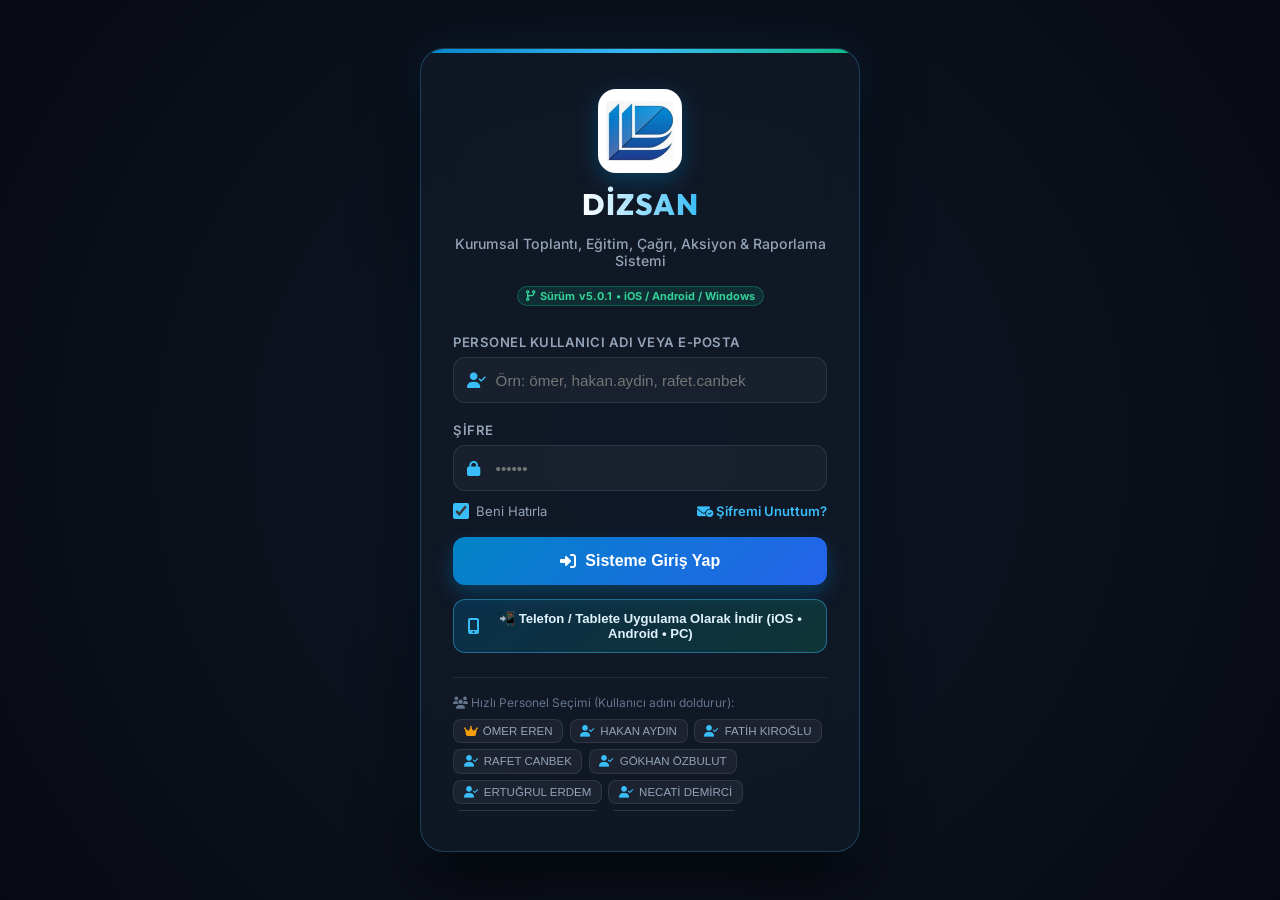
==== commit c7c1342d: "v5.0.1: Her alt maddenin aksiyon alanı doğrudan kendi satırının hemen altına alındı" ====
--- a/index.html
+++ b/index.html
@@ -2079,7 +2079,7 @@
                 <img src="[data-uri]" alt="DİZSAN Logo" class="login-logo">
                 <h1>DİZSAN</h1>
                 <p>Kurumsal Toplantı, Eğitim, Çağrı, Aksiyon & Raporlama Sistemi</p>
-                <span class="version-pill"><i class="fa-solid fa-code-branch"></i> Sürüm <span class="dynamic-version-text">v5.0.0</span> • iOS / Android / Windows</span>
+                <span class="version-pill"><i class="fa-solid fa-code-branch"></i> Sürüm <span class="dynamic-version-text">v5.0.1</span> • iOS / Android / Windows</span>
             </div>
 
             <form id="login-form" onsubmit="handleLogin(event)">
@@ -2241,7 +2241,7 @@
                     <span class="brand-name">DİZSAN</span>
                     <span class="brand-sub">TOPLANTI & AKSİYON</span>
                     <span class="version-pill" onclick="switchTab('version-tab')" title="Sürüm ve Güncelleme Merkezini Gör">
-                        <i class="fa-solid fa-tag"></i> <span class="dynamic-version-text">v5.0.0</span>
+                        <i class="fa-solid fa-tag"></i> <span class="dynamic-version-text">v5.0.1</span>
                     </span>
                 </div>
             </div>
@@ -2849,7 +2849,7 @@
                             <div style="display:flex; align-items:center; gap:0.75rem; flex-wrap:wrap;">
                                 <h3><i class="fa-solid fa-user-shield" style="color:#34d399;"></i> Versiyon Güncelleme & Yayın Yönetimi (Sadece Yönetici: Ömer Eren)</h3>
                             </div>
-                            <span class="badge badge-done">Aktif Sürüm: <span class="dynamic-version-text">v5.0.0</span></span>
+                            <span class="badge badge-done">Aktif Sürüm: <span class="dynamic-version-text">v5.0.1</span></span>
                         </div>
 
                         <!-- Ömer Eren giriş yaptığında gösterilecek alan -->
@@ -4973,8 +4973,8 @@
  * ==========================================================================
  */
 
-const INITIAL_APP_VERSION = "v5.0.0";
-const CURRENT_APP_VERSION = "5.0.0";
+const INITIAL_APP_VERSION = "v5.0.1";
+const CURRENT_APP_VERSION = "5.0.1";
 const VAPID_PUBLIC_KEY = "BJIJfCBiDwya3clZOWS08EDxfuN18xtfJGTX0n_apWBTEW7-kO_FGKNy5VDRvUsMgc46IP5oxLlIHqgrDo-JTkE";
 const STORAGE_KEY_STATE = "dizsan_toplanti_shared_state_v2";
 const STORAGE_KEY_SESSION = "dizsan_toplanti_active_user";
@@ -5107,7 +5107,7 @@
 
 const INITIAL_CHANGELOG = [
     {
-        version: "v5.0.0",
+        version: "v5.0.1",
         date: "28.10.2026 23:51",
         author: "Sistem Güncellemesi (ÖMER EREN)",
         notes: "Her alt gündem maddesinin (1.1, 1.2, 1.3, 1.4 vb.) sonuna bağımsız Aksiyon tiki eklendi; örneğin 1.1'de aksiyon yokken 1.2'de Aksiyon tiki işaretlendiğinde altta doğrudan 1.2 koduyla başlayan aksiyon metin alanı açılması sağlandı."
@@ -10511,7 +10511,10 @@
         sub.hasAction = Boolean(sub.hasAction);
         if (Array.isArray(it.draftActions)) {
             it.draftActions.forEach(da => {
-                if (da.subItemId === sub.id || (oldCode && da.subItemCode === oldCode)) {
+                const matched = da.subItemId
+                    ? (da.subItemId === sub.id)
+                    : Boolean(oldCode && da.subItemCode === oldCode);
+                if (matched) {
                     da.subItemId = sub.id;
                     da.subItemCode = newCode;
                     if (da.title && /^\s*\d+\.\d+\s*$/.test(da.title)) {
@@ -11497,10 +11500,18 @@
     }
 }
 
-function handleInlineActionTitleKeydown(event, itemId) {
+function handleInlineActionTitleKeydown(event, itemId, subItemId = '', subItemCode = '') {
     if (event.key === 'Enter') {
         event.preventDefault();
-        addAgendaDraftActionRow(itemId);
+        if (subItemId || subItemCode) {
+            addAgendaDraftActionRow(itemId, {
+                subItemId: subItemId || '',
+                subItemCode: subItemCode || '',
+                title: subItemCode ? `${subItemCode} ` : ''
+            });
+        } else {
+            addAgendaDraftActionRow(itemId);
+        }
     }
 }
 
@@ -11544,9 +11555,8 @@
         const anySubChecked = subItems.some(s => s.hasAction);
         const hasAction = Boolean(it.hasAction || anySubChecked || itemSavedActions.length > 0 || itemDraftActions.length > 0);
         it.hasAction = hasAction;
-        const totalItemActionsCount = itemSavedActions.length + itemDraftActions.length;
-
-        const savedActionsHtml = itemSavedActions.map(a => {
+
+        const renderSavedActionRow = (a) => {
             const st = evaluateActionReminderStatus(a);
             const compDisp = getActionCompletedDisplay(a);
             const actCodeBadge = a.subItemCode ? `<span style="background:#0284c7; color:#fff; padding:1px 6px; border-radius:5px; font-size:0.72rem; font-weight:800; margin-right:4px;">${escapeHtml(a.subItemCode)}</span>` : '';
@@ -11579,9 +11589,9 @@
                     </div>
                 </div>
             `;
-        }).join('');
-
-        const draftActionsHtml = itemDraftActions.map((da, actIdx) => {
+        };
+
+        const renderDraftActionRow = (da, actIdx) => {
             if (!Array.isArray(inlineRowAssigneesMap[da.rowId])) {
                 inlineRowAssigneesMap[da.rowId] = Array.isArray(da.assignees) && da.assignees.length > 0
                     ? [...da.assignees]
@@ -11615,7 +11625,7 @@
                                 </button>
                             </div>
                         </div>
-                        <input type="text" id="iar-title-${da.rowId}" class="form-control inline-action-title" style="width:100% !important; font-size:0.84rem !important; font-weight:600; padding:0.48rem 0.65rem !important;" value="${escapeHtmlAttr(da.title || `${targetCode} `)}" placeholder="${targetCode} yapılacak aksiyonu yazın..." oninput="updateAgendaDraftActionField('${it.id}', '${da.rowId}', 'title', this.value)" onkeydown="handleInlineActionTitleKeydown(event, '${it.id}')">
+                        <input type="text" id="iar-title-${da.rowId}" class="form-control inline-action-title" style="width:100% !important; font-size:0.84rem !important; font-weight:600; padding:0.48rem 0.65rem !important;" value="${escapeHtmlAttr(da.title || `${targetCode} `)}" placeholder="${targetCode} yapılacak aksiyonu yazın..." oninput="updateAgendaDraftActionField('${it.id}', '${da.rowId}', 'title', this.value)" onkeydown="handleInlineActionTitleKeydown(event, '${it.id}', '${safeSubIdJs}', '${safeSubCodeJs}')">
                     </div>
                     <div class="inline-action-meta-grid">
                         <div>
@@ -11653,34 +11663,69 @@
                     </div>
                 </div>
             `;
-        }).join('');
+        };
+
+        const matchesSubItem = (act, sub) => {
+            if (act.subItemId && subItems.some(s => s.id === act.subItemId)) {
+                return act.subItemId === sub.id;
+            }
+            return Boolean(act.subItemCode && act.subItemCode === sub.code);
+        };
+
+        const matchedSavedIds = new Set();
+        const matchedDraftRowIds = new Set();
 
         const subItemsRowsHtml = subItems.map((sub, sIdx) => {
-            const subSavedCount = itemSavedActions.filter(a => a.subItemId === sub.id || a.subItemCode === sub.code).length;
-            const subDraftCount = itemDraftActions.filter(da => da.subItemId === sub.id || da.subItemCode === sub.code).length;
-            const subTotalActs = subSavedCount + subDraftCount;
+            const subSavedActions = itemSavedActions.filter(a => matchesSubItem(a, sub));
+            const subDraftActions = itemDraftActions.filter(da => matchesSubItem(da, sub));
+            if (isDiscussed) {
+                subSavedActions.forEach(a => matchedSavedIds.add(a.id));
+                subDraftActions.forEach(da => matchedDraftRowIds.add(da.rowId));
+            }
+            const subTotalActs = subSavedActions.length + subDraftActions.length;
             const subHasAction = Boolean(sub.hasAction || subTotalActs > 0);
             sub.hasAction = subHasAction;
 
+            const subSavedHtml = subSavedActions.map(a => renderSavedActionRow(a)).join('');
+            const subDraftHtml = subDraftActions.map(da => renderDraftActionRow(da, itemDraftActions.indexOf(da))).join('');
+
             return `
-                <div style="display:flex; align-items:center; gap:0.45rem; flex-wrap:wrap;">
-                    <span style="font-weight:700; color:${subHasAction ? '#fff' : '#bae6fd'}; background:${subHasAction ? '#0284c7' : 'rgba(56,189,248,0.12)'}; border:1px solid ${subHasAction ? '#38bdf8' : 'rgba(56,189,248,0.28)'}; padding:0.28rem 0.5rem; border-radius:6px; font-size:0.75rem; min-width:34px; text-align:center; flex-shrink:0;">
-                        ${sub.code}
-                    </span>
-
-                    <input type="text" id="agenda-sub-input-${sub.id}" class="form-control" style="flex:1 1 200px; min-width:0; padding:0.4rem 0.65rem !important; font-size:0.82rem !important; font-weight:500; background:rgba(15,23,42,0.85);" placeholder="${sub.code} alt madde detayı..." value="${escapeHtmlAttr(sub.text || '')}" oninput="updateAgendaSubItemText('${it.id}', '${sub.id}', this.value)" onkeydown="handleAgendaSubItemKeydown(event, '${it.id}', '${sub.id}')">
-
-                    <label style="display:inline-flex; align-items:center; gap:0.38rem; cursor:pointer; margin:0; padding:0.34rem 0.6rem; border-radius:6px; background:${subHasAction ? 'rgba(2,132,199,0.25)' : 'rgba(255,255,255,0.03)'}; border:1px solid ${subHasAction ? '#38bdf8' : 'rgba(148,163,184,0.24)'}; color:${subHasAction ? '#ffffff' : '#cbd5e1'}; font-size:0.74rem; font-weight:600; user-select:none; white-space:nowrap; flex-shrink:0; transition:all 0.15s;" title="${sub.code} için aksiyon ekle">
-                        <input type="checkbox" class="blue-tick-checkbox" ${subHasAction ? 'checked' : ''} onchange="toggleAgendaSubItemHasAction('${it.id}', '${sub.id}', this.checked)">
-                        <span>Aksiyon${subTotalActs > 1 ? ` (${subTotalActs})` : ''}</span>
-                    </label>
-
-                    <button type="button" class="btn btn-secondary btn-sm" style="padding:0.32rem 0.48rem; flex-shrink:0; color:#94a3b8; border-color:rgba(148,163,184,0.2);" onclick="removeAgendaSubItemRow('${it.id}', '${sub.id}')" title="Alt Maddeyi Sil">
-                        <i class="fa-solid fa-xmark"></i>
-                    </button>
+                <div class="agenda-sub-item-block" style="display:flex; flex-direction:column; gap:0.38rem;">
+                    <div style="display:flex; align-items:center; gap:0.45rem; flex-wrap:wrap;">
+                        <span style="font-weight:700; color:${subHasAction ? '#fff' : '#bae6fd'}; background:${subHasAction ? '#0284c7' : 'rgba(56,189,248,0.12)'}; border:1px solid ${subHasAction ? '#38bdf8' : 'rgba(56,189,248,0.28)'}; padding:0.28rem 0.5rem; border-radius:6px; font-size:0.75rem; min-width:34px; text-align:center; flex-shrink:0;">
+                            ${sub.code}
+                        </span>
+
+                        <input type="text" id="agenda-sub-input-${sub.id}" class="form-control" style="flex:1 1 200px; min-width:0; padding:0.4rem 0.65rem !important; font-size:0.82rem !important; font-weight:500; background:rgba(15,23,42,0.85);" placeholder="${sub.code} alt madde detayı..." value="${escapeHtmlAttr(sub.text || '')}" oninput="updateAgendaSubItemText('${it.id}', '${sub.id}', this.value)" onkeydown="handleAgendaSubItemKeydown(event, '${it.id}', '${sub.id}')">
+
+                        <label style="display:inline-flex; align-items:center; gap:0.38rem; cursor:pointer; margin:0; padding:0.34rem 0.6rem; border-radius:6px; background:${subHasAction ? 'rgba(2,132,199,0.25)' : 'rgba(255,255,255,0.03)'}; border:1px solid ${subHasAction ? '#38bdf8' : 'rgba(148,163,184,0.24)'}; color:${subHasAction ? '#ffffff' : '#cbd5e1'}; font-size:0.74rem; font-weight:600; user-select:none; white-space:nowrap; flex-shrink:0; transition:all 0.15s;" title="${sub.code} için aksiyon ekle">
+                            <input type="checkbox" class="blue-tick-checkbox" ${subHasAction ? 'checked' : ''} onchange="toggleAgendaSubItemHasAction('${it.id}', '${sub.id}', this.checked)">
+                            <span>Aksiyon${subTotalActs > 1 ? ` (${subTotalActs})` : ''}</span>
+                        </label>
+
+                        <button type="button" class="btn btn-secondary btn-sm" style="padding:0.32rem 0.48rem; flex-shrink:0; color:#94a3b8; border-color:rgba(148,163,184,0.2);" onclick="removeAgendaSubItemRow('${it.id}', '${sub.id}')" title="Alt Maddeyi Sil">
+                            <i class="fa-solid fa-xmark"></i>
+                        </button>
+                    </div>
+                    ${(subSavedHtml || subDraftHtml) ? `
+                        <div style="margin-left:1.35rem; padding-left:0.65rem; border-left:2px solid rgba(56,189,248,0.35); display:flex; flex-direction:column; gap:0.4rem;">
+                            ${subSavedHtml}
+                            ${subDraftHtml}
+                        </div>
+                    ` : ''}
                 </div>
             `;
         }).join('');
+
+        const orphanSavedActions = isDiscussed
+            ? itemSavedActions.filter(a => !matchedSavedIds.has(a.id))
+            : itemSavedActions;
+        const orphanDraftActions = isDiscussed
+            ? itemDraftActions.filter(da => !matchedDraftRowIds.has(da.rowId))
+            : itemDraftActions;
+
+        const orphanSavedHtml = orphanSavedActions.map(a => renderSavedActionRow(a)).join('');
+        const orphanDraftHtml = orphanDraftActions.map(da => renderDraftActionRow(da, itemDraftActions.indexOf(da))).join('');
 
         return `
             <div class="agenda-item-card ${isDiscussed ? 'discussed' : (isUndiscussed ? 'undiscussed' : '')}">
@@ -11721,7 +11766,7 @@
                                 <i class="fa-solid fa-plus"></i> Alt Madde Ekle
                             </button>
                         </div>
-                        <div style="display:flex; flex-direction:column; gap:0.35rem;">
+                        <div style="display:flex; flex-direction:column; gap:0.48rem;">
                             ${subItemsRowsHtml}
                         </div>
                     </div>
@@ -11731,10 +11776,10 @@
                     </div>
                 ` : '')}
 
-                ${hasAction ? `
+                ${(orphanSavedHtml || orphanDraftHtml) ? `
                     <div style="margin-top:0.55rem; padding-top:0.55rem; border-top:1px solid rgba(148,163,184,0.14); display:flex; flex-direction:column; gap:0.45rem;">
-                        ${savedActionsHtml}
-                        ${draftActionsHtml}
+                        ${orphanSavedHtml}
+                        ${orphanDraftHtml}
                     </div>
                 ` : ''}
             </div>
@@ -13919,7 +13964,7 @@
     }, 12000);
 
     if ('serviceWorker' in navigator) {
-        navigator.serviceWorker.register('sw.js?v=5.0.0').then(reg => {
+        navigator.serviceWorker.register('sw.js?v=5.0.1').then(reg => {
             try { reg.update(); } catch (e) {}
             syncUserAndStateToServiceWorker();
         }).catch(() => {});
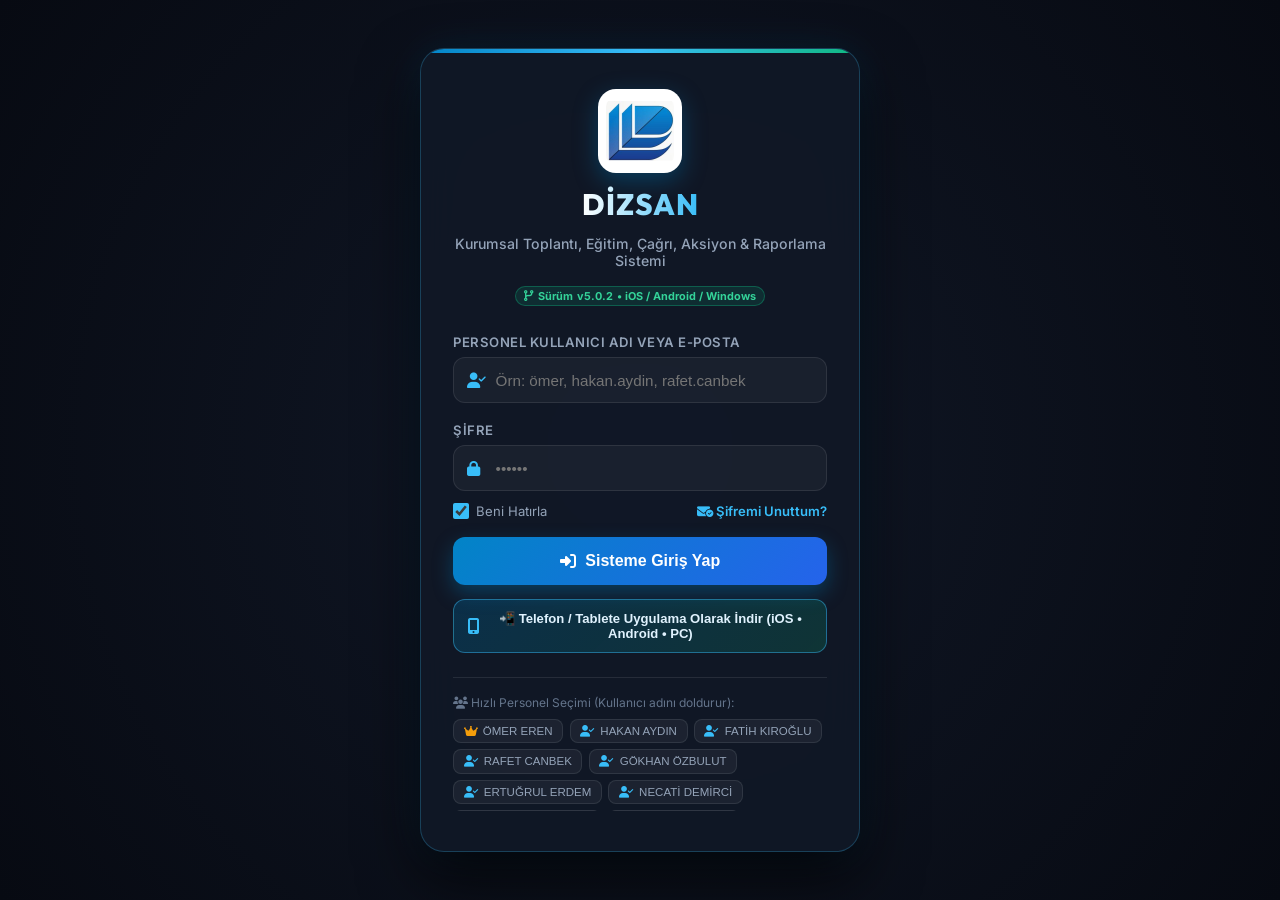
==== commit 9a17ad1c: "autosave(toplanti): Canlı Cihaz Senkronizasyonu (29.10.2026 00:45:27)" ====
--- a/index.html
+++ b/index.html
@@ -2079,7 +2079,7 @@
                 <img src="[data-uri]" alt="DİZSAN Logo" class="login-logo">
                 <h1>DİZSAN</h1>
                 <p>Kurumsal Toplantı, Eğitim, Çağrı, Aksiyon & Raporlama Sistemi</p>
-                <span class="version-pill"><i class="fa-solid fa-code-branch"></i> Sürüm <span class="dynamic-version-text">v5.0.1</span> • iOS / Android / Windows</span>
+                <span class="version-pill"><i class="fa-solid fa-code-branch"></i> Sürüm <span class="dynamic-version-text">v5.0.2</span> • iOS / Android / Windows</span>
             </div>
 
             <form id="login-form" onsubmit="handleLogin(event)">
@@ -2241,7 +2241,7 @@
                     <span class="brand-name">DİZSAN</span>
                     <span class="brand-sub">TOPLANTI & AKSİYON</span>
                     <span class="version-pill" onclick="switchTab('version-tab')" title="Sürüm ve Güncelleme Merkezini Gör">
-                        <i class="fa-solid fa-tag"></i> <span class="dynamic-version-text">v5.0.1</span>
+                        <i class="fa-solid fa-tag"></i> <span class="dynamic-version-text">v5.0.2</span>
                     </span>
                 </div>
             </div>
@@ -2849,7 +2849,7 @@
                             <div style="display:flex; align-items:center; gap:0.75rem; flex-wrap:wrap;">
                                 <h3><i class="fa-solid fa-user-shield" style="color:#34d399;"></i> Versiyon Güncelleme & Yayın Yönetimi (Sadece Yönetici: Ömer Eren)</h3>
                             </div>
-                            <span class="badge badge-done">Aktif Sürüm: <span class="dynamic-version-text">v5.0.1</span></span>
+                            <span class="badge badge-done">Aktif Sürüm: <span class="dynamic-version-text">v5.0.2</span></span>
                         </div>
 
                         <!-- Ömer Eren giriş yaptığında gösterilecek alan -->
@@ -4973,8 +4973,8 @@
  * ==========================================================================
  */
 
-const INITIAL_APP_VERSION = "v5.0.1";
-const CURRENT_APP_VERSION = "5.0.1";
+const INITIAL_APP_VERSION = "v5.0.2";
+const CURRENT_APP_VERSION = "5.0.2";
 const VAPID_PUBLIC_KEY = "BJIJfCBiDwya3clZOWS08EDxfuN18xtfJGTX0n_apWBTEW7-kO_FGKNy5VDRvUsMgc46IP5oxLlIHqgrDo-JTkE";
 const STORAGE_KEY_STATE = "dizsan_toplanti_shared_state_v2";
 const STORAGE_KEY_SESSION = "dizsan_toplanti_active_user";
@@ -5107,7 +5107,7 @@
 
 const INITIAL_CHANGELOG = [
     {
-        version: "v5.0.1",
+        version: "v5.0.2",
         date: "28.10.2026 23:51",
         author: "Sistem Güncellemesi (ÖMER EREN)",
         notes: "Her alt gündem maddesinin (1.1, 1.2, 1.3, 1.4 vb.) sonuna bağımsız Aksiyon tiki eklendi; örneğin 1.1'de aksiyon yokken 1.2'de Aksiyon tiki işaretlendiğinde altta doğrudan 1.2 koduyla başlayan aksiyon metin alanı açılması sağlandı."
@@ -10502,25 +10502,34 @@
             hasAction: false
         });
     }
+    const openMeetIdForSub = document.getElementById('meeting-id')?.value || '';
     it.subItems.forEach((sub, sIdx) => {
         if (!sub.id) sub.id = `${it.id}_sub_${sIdx + 1}_${Date.now()}`;
         const newCode = `${agNum}.${sIdx + 1}`;
         const oldCode = sub.code || newCode;
         sub.code = newCode;
-        sub.text = String(sub.text || '').replace(/^\s*\d+(?:\.\d+)?[\.\)\-]?\s*/, '');
+        sub.text = String(sub.text || '').replace(/^\s*\d+(?:\.\d+)*[\.\)\-]?\s*/, '');
         sub.hasAction = Boolean(sub.hasAction);
+        const savedSubCount = (openMeetIdForSub && Array.isArray(appState.actions))
+            ? appState.actions.filter(a => a.meetingId === openMeetIdForSub && a.agendaItemId === it.id && (a.subItemId === sub.id || a.subItemCode === oldCode || a.subItemCode === newCode)).length
+            : 0;
         if (Array.isArray(it.draftActions)) {
+            let subDraftIdx = 0;
             it.draftActions.forEach(da => {
                 const matched = da.subItemId
                     ? (da.subItemId === sub.id)
-                    : Boolean(oldCode && da.subItemCode === oldCode);
+                    : Boolean(oldCode && (da.subItemCode === oldCode || String(da.subItemCode || '').startsWith(oldCode + '.')));
                 if (matched) {
+                    subDraftIdx++;
+                    const actSeq = savedSubCount + subDraftIdx;
+                    const actCodeDot = `${newCode}.${actSeq}.`;
                     da.subItemId = sub.id;
                     da.subItemCode = newCode;
-                    if (da.title && /^\s*\d+\.\d+\s*$/.test(da.title)) {
-                        da.title = `${newCode} `;
-                    } else if (da.title && oldCode !== newCode && da.title.startsWith(oldCode + ' ')) {
-                        da.title = newCode + ' ' + da.title.slice(oldCode.length + 1);
+                    da.actionCode = actCodeDot;
+                    if (!da.title || /^\s*\d+\.\d+(?:\.\d+)?\.?\s*$/.test(da.title)) {
+                        da.title = `${actCodeDot} `;
+                    } else if (/^\s*\d+\.\d+(?:\.\d+)?\.?\s+/.test(da.title)) {
+                        da.title = da.title.replace(/^\s*\d+\.\d+(?:\.\d+)?\.?\s+/, `${actCodeDot} `);
                     }
                 }
             });
@@ -10987,8 +10996,9 @@
             const newDa = createNewDraftActionObj({
                 subItemId: firstSub ? firstSub.id : '',
                 subItemCode: defaultCode,
-                title: `${defaultCode} `
+                title: `${defaultCode}.1. `
             });
+            newDa.actionCode = `${defaultCode}.1.`;
             item.draftActions.push(newDa);
             focusRowId = newDa.rowId;
         }
@@ -11047,11 +11057,13 @@
         let existingDraftForSub = item.draftActions.find(da => da.subItemId === sub.id || da.subItemCode === sub.code);
         let focusRowId = existingDraftForSub ? existingDraftForSub.rowId : null;
         if (!existingDraftForSub && existingSubActs.length === 0) {
+            const actCodeDot = `${sub.code}.1.`;
             const newDa = createNewDraftActionObj({
                 subItemId: sub.id,
                 subItemCode: sub.code,
-                title: `${sub.code} `
+                title: `${actCodeDot} `
             });
+            newDa.actionCode = actCodeDot;
             item.draftActions.push(newDa);
             focusRowId = newDa.rowId;
         }
@@ -11095,23 +11107,38 @@
     if (itemIdx === -1) return;
     const item = currentDraftAgendaItems[itemIdx];
     const agNum = itemIdx + 1;
+    ensureAgendaSubItems(item, agNum);
     item.hasAction = true;
     if (!Array.isArray(item.draftActions)) item.draftActions = [];
 
     let finalPrefill = prefill ? { ...prefill } : {};
+    if (finalPrefill.subItemCode) {
+        const twoLevelMatch = String(finalPrefill.subItemCode).trim().match(/^(\d+\.\d+)/);
+        if (twoLevelMatch) finalPrefill.subItemCode = twoLevelMatch[1];
+    }
     if (!finalPrefill.subItemCode) {
         const activeSub = (Array.isArray(item.subItems) ? item.subItems.filter(s => s.hasAction) : []).slice(-1)[0];
         if (activeSub) {
             finalPrefill.subItemId = activeSub.id;
             finalPrefill.subItemCode = activeSub.code;
-            if (finalPrefill.title === undefined) finalPrefill.title = `${activeSub.code} `;
         } else {
-            const nextCode = `${agNum}.${item.draftActions.length + 1}`;
-            finalPrefill.subItemCode = nextCode;
-            if (finalPrefill.title === undefined) finalPrefill.title = `${nextCode} `;
-        }
-    } else if (finalPrefill.title === undefined) {
-        finalPrefill.title = `${finalPrefill.subItemCode} `;
+            finalPrefill.subItemCode = `${agNum}.1`;
+        }
+    }
+
+    const meetId = document.getElementById('meeting-id')?.value || '';
+    const existingSubSavedCount = meetId
+        ? appState.actions.filter(a => a.meetingId === meetId && a.agendaItemId === itemId && (a.subItemId === finalPrefill.subItemId || a.subItemCode === finalPrefill.subItemCode)).length
+        : 0;
+    const existingSubDraftCount = item.draftActions.filter(da =>
+        (finalPrefill.subItemId && da.subItemId === finalPrefill.subItemId) ||
+        (!finalPrefill.subItemId && da.subItemCode === finalPrefill.subItemCode)
+    ).length;
+    const nextActSeq = existingSubSavedCount + existingSubDraftCount + 1;
+    const actionCodeDot = `${finalPrefill.subItemCode}.${nextActSeq}.`;
+
+    if (finalPrefill.title === undefined || /^\s*\d+\.\d+(?:\.\d+)?\.?\s*$/.test(String(finalPrefill.title))) {
+        finalPrefill.title = `${actionCodeDot} `;
     }
 
     if (finalPrefill.subItemId && Array.isArray(item.subItems)) {
@@ -11120,7 +11147,9 @@
     }
 
     const newDa = createNewDraftActionObj(finalPrefill);
+    newDa.actionCode = actionCodeDot;
     item.draftActions.push(newDa);
+    ensureAgendaSubItems(item, agNum);
     renderDraftAgendaItems();
     setTimeout(() => {
         const el = document.getElementById(`iar-title-${newDa.rowId}`);
@@ -11157,6 +11186,8 @@
     if (existingActs.length === 0 && (!item.draftActions || item.draftActions.length === 0) && !anySubHasAction) {
         item.hasAction = false;
     }
+    const agNum = currentDraftAgendaItems.indexOf(item) + 1;
+    ensureAgendaSubItems(item, agNum);
     renderDraftAgendaItems();
 }
 
@@ -11506,8 +11537,7 @@
         if (subItemId || subItemCode) {
             addAgendaDraftActionRow(itemId, {
                 subItemId: subItemId || '',
-                subItemCode: subItemCode || '',
-                title: subItemCode ? `${subItemCode} ` : ''
+                subItemCode: subItemCode || ''
             });
         } else {
             addAgendaDraftActionRow(itemId);
@@ -11556,10 +11586,11 @@
         const hasAction = Boolean(it.hasAction || anySubChecked || itemSavedActions.length > 0 || itemDraftActions.length > 0);
         it.hasAction = hasAction;
 
-        const renderSavedActionRow = (a) => {
+        const renderSavedActionRow = (a, subActSeq = null) => {
             const st = evaluateActionReminderStatus(a);
             const compDisp = getActionCompletedDisplay(a);
-            const actCodeBadge = a.subItemCode ? `<span style="background:#0284c7; color:#fff; padding:1px 6px; border-radius:5px; font-size:0.72rem; font-weight:800; margin-right:4px;">${escapeHtml(a.subItemCode)}</span>` : '';
+            const savedBadgeCode = a.actionCode || (a.subItemCode ? (subActSeq ? `${a.subItemCode}.${subActSeq}.` : `${a.subItemCode}.1.`) : '');
+            const actCodeBadge = savedBadgeCode ? `<span style="background:#0284c7; color:#fff; padding:1px 6px; border-radius:5px; font-size:0.72rem; font-weight:800; margin-right:4px;">${escapeHtml(savedBadgeCode)} Aksiyon</span>` : '';
             return `
                 <div style="display:flex; justify-content:space-between; align-items:center; flex-wrap:wrap; gap:0.5rem; padding:0.5rem 0.65rem; border-radius:8px; background:rgba(15,23,42,0.9); border:1px solid ${a.status === 'Tamamlandı' ? 'rgba(16,185,129,0.45)' : 'rgba(56,189,248,0.38)'};">
                     <div style="flex:1; min-width:200px;">
@@ -11591,7 +11622,7 @@
             `;
         };
 
-        const renderDraftActionRow = (da, actIdx) => {
+        const renderDraftActionRow = (da, actIdx, subActSeq = null) => {
             if (!Array.isArray(inlineRowAssigneesMap[da.rowId])) {
                 inlineRowAssigneesMap[da.rowId] = Array.isArray(da.assignees) && da.assignees.length > 0
                     ? [...da.assignees]
@@ -11603,9 +11634,11 @@
             const targetSubObj = da.subItemId
                 ? subItems.find(s => s.id === da.subItemId)
                 : (da.subItemCode ? subItems.find(s => s.code === da.subItemCode) : null);
-            const targetCode = da.subItemCode || (targetSubObj ? targetSubObj.code : `${agNum}.${actionOrderNum}`);
-            const targetSubSummary = targetSubObj && targetSubObj.text ? targetSubObj.text.trim() : '';
-            const safeSubCodeJs = escapeHtmlAttr(targetCode);
+            const parentSubCode = da.subItemCode || (targetSubObj ? targetSubObj.code : `${agNum}.1`);
+            const seqNum = subActSeq || actionOrderNum;
+            const actionCodeDot = da.actionCode || `${parentSubCode}.${seqNum}.`;
+            da.actionCode = actionCodeDot;
+            const safeSubCodeJs = escapeHtmlAttr(parentSubCode);
             const safeSubIdJs = escapeHtmlAttr(da.subItemId || (targetSubObj ? targetSubObj.id : ''));
 
             return `
@@ -11613,11 +11646,10 @@
                     <div class="inline-action-top-grid">
                         <div style="display:flex; align-items:center; justify-content:space-between; gap:0.5rem; flex-wrap:wrap;">
                             <div style="display:inline-flex; align-items:center; gap:0.45rem; min-width:0;">
-                                <span style="background:#0284c7; color:#fff; padding:2px 8px; border-radius:5px; font-weight:700; font-size:0.73rem; white-space:nowrap;">${targetCode} Aksiyonu</span>
-                                ${targetSubSummary ? `<span style="color:#94a3b8; font-size:0.73rem; white-space:nowrap; overflow:hidden; text-overflow:ellipsis; max-width:360px;">${escapeHtml(targetSubSummary)}</span>` : ''}
+                                <span style="background:#0284c7; color:#fff; padding:2px 8px; border-radius:5px; font-weight:700; font-size:0.73rem; white-space:nowrap;">${actionCodeDot} Aksiyon</span>
                             </div>
                             <div style="display:inline-flex; align-items:center; gap:0.35rem;">
-                                <button type="button" class="btn btn-secondary btn-sm" style="padding:0.22rem 0.55rem; font-size:0.71rem; border-color:rgba(56,189,248,0.35); color:#bae6fd;" onclick="addAgendaDraftActionRow('${it.id}', { subItemId: '${safeSubIdJs}', subItemCode: '${safeSubCodeJs}', title: '${safeSubCodeJs} ' })" title="Aynı Konuya Yeni Aksiyon Ekle">
+                                <button type="button" class="btn btn-secondary btn-sm" style="padding:0.22rem 0.55rem; font-size:0.71rem; border-color:rgba(56,189,248,0.35); color:#bae6fd;" onclick="addAgendaDraftActionRow('${it.id}', { subItemId: '${safeSubIdJs}', subItemCode: '${safeSubCodeJs}' })" title="Aynı Konuya Yeni Aksiyon Ekle">
                                     <i class="fa-solid fa-plus"></i> Yeni Aksiyon
                                 </button>
                                 <button type="button" class="btn btn-danger btn-sm" style="padding:0.22rem 0.48rem; font-size:0.71rem;" onclick="removeAgendaDraftActionRow('${it.id}', '${da.rowId}')" title="Aksiyonu Kaldır">
@@ -11625,7 +11657,7 @@
                                 </button>
                             </div>
                         </div>
-                        <input type="text" id="iar-title-${da.rowId}" class="form-control inline-action-title" style="width:100% !important; font-size:0.84rem !important; font-weight:600; padding:0.48rem 0.65rem !important;" value="${escapeHtmlAttr(da.title || `${targetCode} `)}" placeholder="${targetCode} yapılacak aksiyonu yazın..." oninput="updateAgendaDraftActionField('${it.id}', '${da.rowId}', 'title', this.value)" onkeydown="handleInlineActionTitleKeydown(event, '${it.id}', '${safeSubIdJs}', '${safeSubCodeJs}')">
+                        <input type="text" id="iar-title-${da.rowId}" class="form-control inline-action-title" style="width:100% !important; font-size:0.84rem !important; font-weight:600; padding:0.48rem 0.65rem !important;" value="${escapeHtmlAttr(da.title || `${actionCodeDot} `)}" placeholder="${actionCodeDot} yapılacak aksiyonu yazın..." oninput="updateAgendaDraftActionField('${it.id}', '${da.rowId}', 'title', this.value)" onkeydown="handleInlineActionTitleKeydown(event, '${it.id}', '${safeSubIdJs}', '${safeSubCodeJs}')">
                     </div>
                     <div class="inline-action-meta-grid">
                         <div>
@@ -11686,8 +11718,8 @@
             const subHasAction = Boolean(sub.hasAction || subTotalActs > 0);
             sub.hasAction = subHasAction;
 
-            const subSavedHtml = subSavedActions.map(a => renderSavedActionRow(a)).join('');
-            const subDraftHtml = subDraftActions.map(da => renderDraftActionRow(da, itemDraftActions.indexOf(da))).join('');
+            const subSavedHtml = subSavedActions.map((a, aIdx) => renderSavedActionRow(a, aIdx + 1)).join('');
+            const subDraftHtml = subDraftActions.map((da, dIdx) => renderDraftActionRow(da, itemDraftActions.indexOf(da), subSavedActions.length + dIdx + 1)).join('');
 
             return `
                 <div class="agenda-sub-item-block" style="display:flex; flex-direction:column; gap:0.38rem;">
@@ -12487,11 +12519,13 @@
         if (!it.hasAction || !Array.isArray(it.draftActions)) return;
         it.draftActions.forEach(da => {
             const rawTitle = String(da.title || '').trim();
-            const strippedTitle = rawTitle.replace(/^\s*\d+\.\d+\s*$/, '').trim();
+            const strippedTitle = rawTitle.replace(/^\s*\d+\.\d+(?:\.\d+)?\.?\s*$/, '').trim();
             if (!strippedTitle) return;
             const subItemCode = da.subItemCode || '';
-            const aTitle = (subItemCode && !rawTitle.startsWith(subItemCode))
-                ? `${subItemCode} ${rawTitle}`
+            const actionCode = da.actionCode || (subItemCode ? `${subItemCode}.1.` : '');
+            const prefixToUse = actionCode || subItemCode;
+            const aTitle = (prefixToUse && !rawTitle.startsWith(prefixToUse))
+                ? `${prefixToUse} ${rawTitle.replace(/^\d+\.\d+(?:\.\d+)?\.?\s*/, '')}`
                 : rawTitle;
             const selectedAssignees = (da.rowId && Array.isArray(inlineRowAssigneesMap[da.rowId]) && inlineRowAssigneesMap[da.rowId].length > 0)
                 ? [...inlineRowAssigneesMap[da.rowId]]
@@ -12513,6 +12547,7 @@
                 agendaItemTitle: String(it.title || '').trim(),
                 subItemId: da.subItemId || '',
                 subItemCode: subItemCode,
+                actionCode: actionCode,
                 title: aTitle,
                 assignees: selectedAssignees,
                 assignee: aAssigneeStr,
@@ -13964,7 +13999,7 @@
     }, 12000);
 
     if ('serviceWorker' in navigator) {
-        navigator.serviceWorker.register('sw.js?v=5.0.1').then(reg => {
+        navigator.serviceWorker.register('sw.js?v=5.0.2').then(reg => {
             try { reg.update(); } catch (e) {}
             syncUserAndStateToServiceWorker();
         }).catch(() => {});
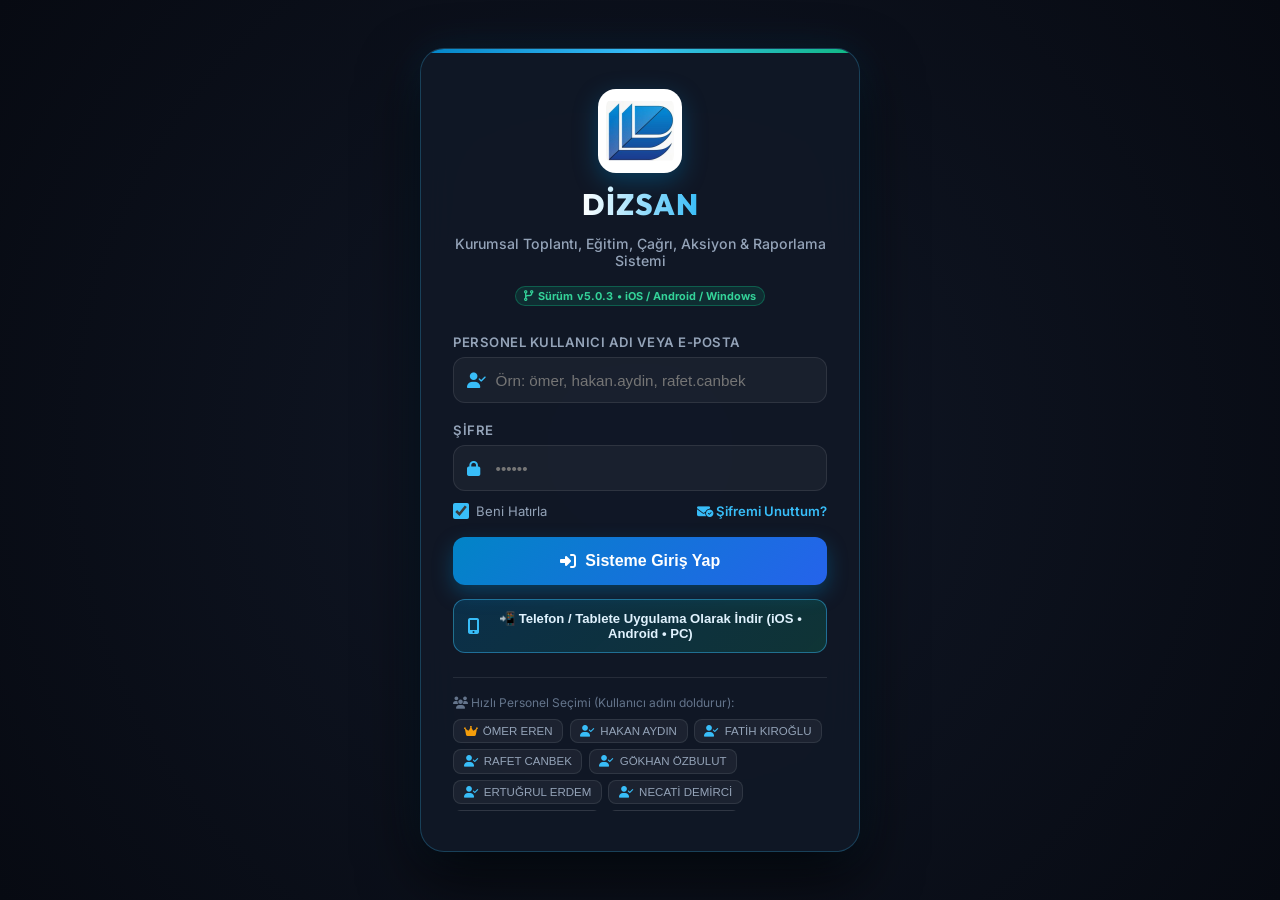
==== commit b798e390: "autosave(toplanti): Canlı Cihaz Senkronizasyonu (29.10.2026 01:21:11)" ====
--- a/index.html
+++ b/index.html
@@ -2079,7 +2079,7 @@
                 <img src="[data-uri]" alt="DİZSAN Logo" class="login-logo">
                 <h1>DİZSAN</h1>
                 <p>Kurumsal Toplantı, Eğitim, Çağrı, Aksiyon & Raporlama Sistemi</p>
-                <span class="version-pill"><i class="fa-solid fa-code-branch"></i> Sürüm <span class="dynamic-version-text">v5.0.2</span> • iOS / Android / Windows</span>
+                <span class="version-pill"><i class="fa-solid fa-code-branch"></i> Sürüm <span class="dynamic-version-text">v5.0.3</span> • iOS / Android / Windows</span>
             </div>
 
             <form id="login-form" onsubmit="handleLogin(event)">
@@ -2241,7 +2241,7 @@
                     <span class="brand-name">DİZSAN</span>
                     <span class="brand-sub">TOPLANTI & AKSİYON</span>
                     <span class="version-pill" onclick="switchTab('version-tab')" title="Sürüm ve Güncelleme Merkezini Gör">
-                        <i class="fa-solid fa-tag"></i> <span class="dynamic-version-text">v5.0.2</span>
+                        <i class="fa-solid fa-tag"></i> <span class="dynamic-version-text">v5.0.3</span>
                     </span>
                 </div>
             </div>
@@ -2849,7 +2849,7 @@
                             <div style="display:flex; align-items:center; gap:0.75rem; flex-wrap:wrap;">
                                 <h3><i class="fa-solid fa-user-shield" style="color:#34d399;"></i> Versiyon Güncelleme & Yayın Yönetimi (Sadece Yönetici: Ömer Eren)</h3>
                             </div>
-                            <span class="badge badge-done">Aktif Sürüm: <span class="dynamic-version-text">v5.0.2</span></span>
+                            <span class="badge badge-done">Aktif Sürüm: <span class="dynamic-version-text">v5.0.3</span></span>
                         </div>
 
                         <!-- Ömer Eren giriş yaptığında gösterilecek alan -->
@@ -4973,8 +4973,8 @@
  * ==========================================================================
  */
 
-const INITIAL_APP_VERSION = "v5.0.2";
-const CURRENT_APP_VERSION = "5.0.2";
+const INITIAL_APP_VERSION = "v5.0.3";
+const CURRENT_APP_VERSION = "5.0.3";
 const VAPID_PUBLIC_KEY = "BJIJfCBiDwya3clZOWS08EDxfuN18xtfJGTX0n_apWBTEW7-kO_FGKNy5VDRvUsMgc46IP5oxLlIHqgrDo-JTkE";
 const STORAGE_KEY_STATE = "dizsan_toplanti_shared_state_v2";
 const STORAGE_KEY_SESSION = "dizsan_toplanti_active_user";
@@ -5107,7 +5107,7 @@
 
 const INITIAL_CHANGELOG = [
     {
-        version: "v5.0.2",
+        version: "v5.0.3",
         date: "28.10.2026 23:51",
         author: "Sistem Güncellemesi (ÖMER EREN)",
         notes: "Her alt gündem maddesinin (1.1, 1.2, 1.3, 1.4 vb.) sonuna bağımsız Aksiyon tiki eklendi; örneğin 1.1'de aksiyon yokken 1.2'de Aksiyon tiki işaretlendiğinde altta doğrudan 1.2 koduyla başlayan aksiyon metin alanı açılması sağlandı."
@@ -5441,6 +5441,19 @@
     }
 }
 
+function getAttachmentRelPath(att) {
+    if (att && att.fileUrl) return att.fileUrl;
+    const safeId = String((att && att.id) || Date.now()).replace(/[^A-Za-z0-9_-]/g, '_');
+    let ext = '.bin';
+    const mime = String((att && att.type) || '').toLowerCase();
+    const nameLower = String((att && att.name) || '').toLowerCase();
+    if (mime.includes('pdf') || nameLower.endsWith('.pdf')) ext = '.pdf';
+    else if (mime.includes('png') || nameLower.endsWith('.png')) ext = '.png';
+    else if (mime.includes('jpeg') || mime.includes('jpg') || nameLower.endsWith('.jpg') || nameLower.endsWith('.jpeg')) ext = '.jpg';
+    else if (mime.includes('webp') || nameLower.endsWith('.webp')) ext = '.webp';
+    return `attachments/${safeId}${ext}`;
+}
+
 async function rehydrateAttachmentsFromIDB(stateObj) {
     if (!stateObj || !Array.isArray(stateObj.meetings)) return false;
     let restoredAny = false;
@@ -5448,7 +5461,7 @@
         for (const m of stateObj.meetings) {
             if (!Array.isArray(m.attachments)) continue;
             for (const att of m.attachments) {
-                if (att && att.id && !att.dataUrl) {
+                if (att && att.id && !att.dataUrl && !att.fileUrl) {
                     const cached = await getAttachmentFromIDB(att.id);
                     if (cached && cached.dataUrl) {
                         att.dataUrl = cached.dataUrl;
@@ -5470,12 +5483,10 @@
         cloned.meetings.forEach(m => {
             if (Array.isArray(m.attachments)) {
                 m.attachments.forEach(att => {
-                    if (att && att.dataUrl && att.dataUrl.length > 180000) {
+                    if (att && att.dataUrl) {
                         att.hasCachedBlob = true;
                         if (!att.fileUrl) {
-                            const safeId = String(att.id || '').replace(/[^A-Za-z0-9_-]/g, '_');
-                            const isPdf = (att.type || '').toLowerCase().includes('pdf') || (att.name || '').toLowerCase().endsWith('.pdf');
-                            att.fileUrl = `attachments/${safeId}${isPdf ? '.pdf' : '.bin'}`;
+                            att.fileUrl = getAttachmentRelPath(att);
                         }
                         att.dataUrl = "";
                     }
@@ -5658,23 +5669,17 @@
 }
 
 async function uploadAttachmentToGitHubIfNeeded(att, token) {
-    if (!att || !att.dataUrl || att.dataUrl.length < 250000) return;
+    if (!att || !att.dataUrl || att.kind === 'NOTE') return;
     try {
         const commaIdx = att.dataUrl.indexOf(',');
         if (commaIdx === -1) return;
         const b64Content = att.dataUrl.slice(commaIdx + 1).replace(/\s/g, '');
         const safeId = String(att.id || Date.now()).replace(/[^A-Za-z0-9_-]/g, '_');
-        let ext = '.bin';
-        const mime = (att.type || '').toLowerCase();
-        const nameLower = (att.name || '').toLowerCase();
-        if (mime.includes('pdf') || nameLower.endsWith('.pdf')) ext = '.pdf';
-        else if (mime.includes('png') || nameLower.endsWith('.png')) ext = '.png';
-        else if (mime.includes('jpeg') || mime.includes('jpg') || nameLower.endsWith('.jpg') || nameLower.endsWith('.jpeg')) ext = '.jpg';
-
-        const relPath = `attachments/${safeId}${ext}`;
+        const relPath = getAttachmentRelPath(att);
         const apiUrl = `https://api.github.com/repos/Dizsan/toplanti/contents/${relPath}`;
 
         if (att.fileUrl && (att.fileUrl === relPath || att.fileUrl.endsWith(relPath))) {
+            att.dataUrl = '';
             return;
         }
 
@@ -5707,21 +5712,20 @@
         });
         if (putRes.ok) {
             att.fileUrl = relPath;
+            att.dataUrl = '';
         }
     } catch (e) {}
 }
 
 function buildCompactCloudPayload(stateObj) {
-    const cloned = sanitizeStateForCloud(stateObj);
+    const cloned = JSON.parse(JSON.stringify(sanitizeStateForCloud(stateObj)));
     if (Array.isArray(cloned.meetings)) {
         cloned.meetings.forEach(m => {
             if (Array.isArray(m.attachments)) {
                 m.attachments.forEach(att => {
-                    if (att && att.dataUrl && att.dataUrl.length > 250000) {
-                        if (!att.fileUrl) {
-                            const safeId = String(att.id || '').replace(/[^A-Za-z0-9_-]/g, '_');
-                            const isPdf = (att.type || '').toLowerCase().includes('pdf') || (att.name || '').toLowerCase().endsWith('.pdf');
-                            att.fileUrl = `attachments/${safeId}${isPdf ? '.pdf' : '.bin'}`;
+                    if (att && (att.dataUrl || att.kind !== 'NOTE')) {
+                        if (!att.fileUrl && att.id) {
+                            att.fileUrl = getAttachmentRelPath(att);
                         }
                         att.dataUrl = '';
                     }
@@ -5739,7 +5743,7 @@
             for (const m of appState.meetings) {
                 if (Array.isArray(m.attachments)) {
                     for (const att of m.attachments) {
-                        if (att && att.dataUrl && att.dataUrl.length >= 250000) {
+                        if (att && att.dataUrl) {
                             await uploadAttachmentToGitHubIfNeeded(att, token);
                         }
                     }
@@ -5901,8 +5905,9 @@
                     if (!existing) {
                         mergedAttMap.set(String(la.id), { ...la });
                     } else {
-                        if (!existing.dataUrl && la.dataUrl) existing.dataUrl = la.dataUrl;
                         if (!existing.fileUrl && la.fileUrl) existing.fileUrl = la.fileUrl;
+                        if (!existing.fileUrl && !existing.dataUrl && la.dataUrl) existing.dataUrl = la.dataUrl;
+                        if (existing.fileUrl) existing.dataUrl = '';
                     }
                 });
                 m.attachments = Array.from(mergedAttMap.values());
@@ -10344,7 +10349,7 @@
 }
 
 async function renderAttachmentPreviewModalContent(att) {
-    if (!att.dataUrl && att.id) {
+    if (!att.fileUrl && !att.dataUrl && att.id) {
         const cached = await getAttachmentFromIDB(att.id);
         if (cached && cached.dataUrl) {
             att.dataUrl = cached.dataUrl;
@@ -13439,11 +13444,12 @@
                 <strong>Eklenen Fotoğraf, El Yazısı Kağıt Tutanak ve Belgeler (${attList.length} Adet):</strong>
                 <div style="margin-top:6px; display:grid; grid-template-columns:repeat(2, 1fr); gap:10px;">
                     ${attList.map(att => {
-                        const isImg = (att.type || '').startsWith('image/');
+                        const isImg = (att.type || '').startsWith('image/') || /\.(png|jpe?g|gif|webp|bmp)$/i.test(att.name || att.fileUrl || '');
+                        const printImgSrc = isImg ? (att.fileUrl || att.dataUrl || '') : '';
                         return `
                             <div style="border:1px solid #cbd5e1; padding:8px; border-radius:4px;">
                                 <div style="font-weight:bold; font-size:11px; margin-bottom:4px;">📎 ${att.name || 'Ek Belge'} ${att.note ? `— ${att.note}` : ''}</div>
-                                ${isImg && att.dataUrl ? `<img src="${att.dataUrl}" style="max-width:100%; max-height:210px; object-fit:contain; display:block; margin-top:4px;">` : ''}
+                                ${printImgSrc ? `<img src="${printImgSrc}" style="max-width:100%; max-height:210px; object-fit:contain; display:block; margin-top:4px;">` : ''}
                             </div>
                         `;
                     }).join('')}
@@ -13999,7 +14005,7 @@
     }, 12000);
 
     if ('serviceWorker' in navigator) {
-        navigator.serviceWorker.register('sw.js?v=5.0.2').then(reg => {
+        navigator.serviceWorker.register('sw.js?v=5.0.3').then(reg => {
             try { reg.update(); } catch (e) {}
             syncUserAndStateToServiceWorker();
         }).catch(() => {});
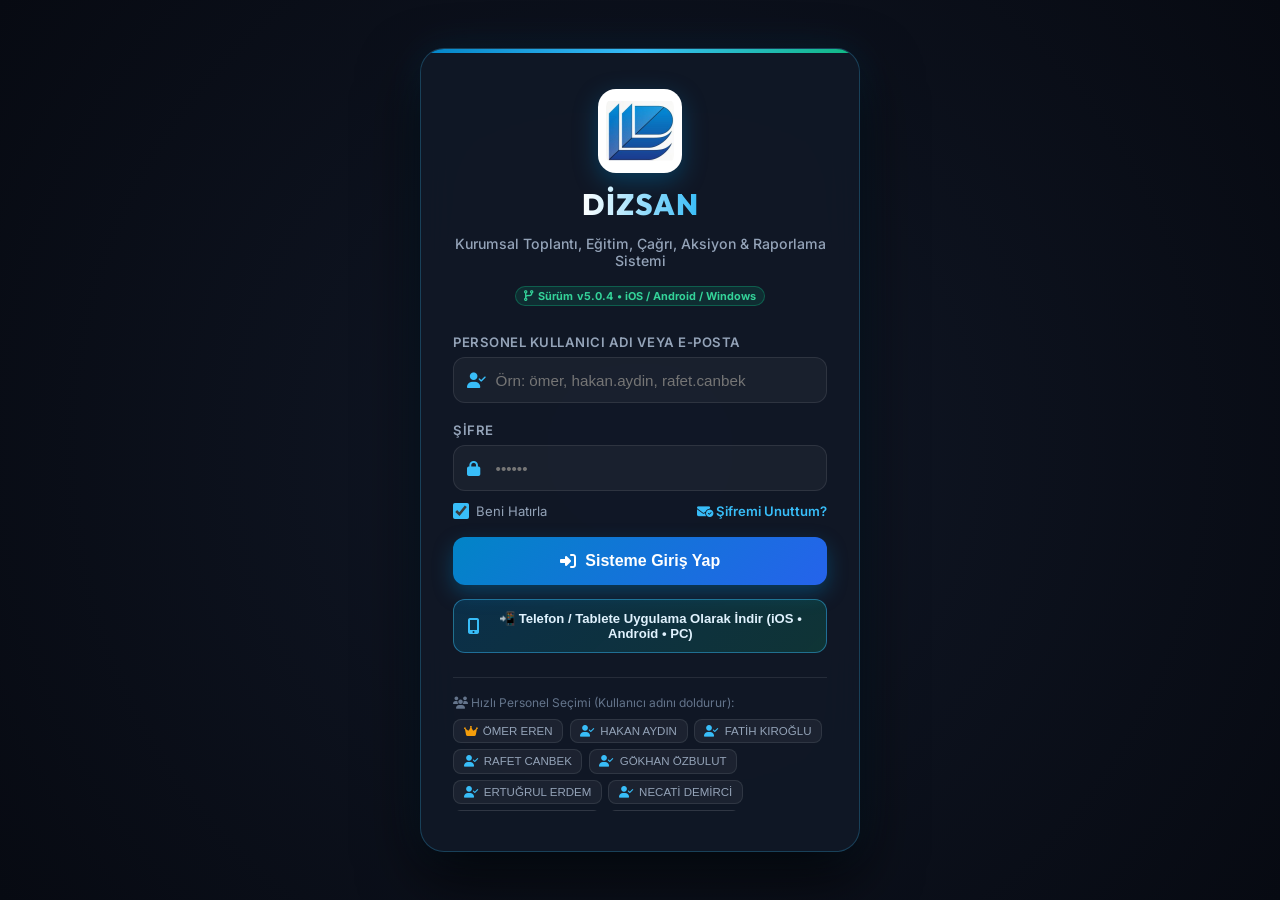
==== commit b8ff8497: "v5.0.4: Kayıp toplantı ve aksiyon verileri geri yüklendi + Çok Katmanlı Veri Koruma Kalkanı" ====
--- a/index.html
+++ b/index.html
@@ -2079,7 +2079,7 @@
                 <img src="[data-uri]" alt="DİZSAN Logo" class="login-logo">
                 <h1>DİZSAN</h1>
                 <p>Kurumsal Toplantı, Eğitim, Çağrı, Aksiyon & Raporlama Sistemi</p>
-                <span class="version-pill"><i class="fa-solid fa-code-branch"></i> Sürüm <span class="dynamic-version-text">v5.0.3</span> • iOS / Android / Windows</span>
+                <span class="version-pill"><i class="fa-solid fa-code-branch"></i> Sürüm <span class="dynamic-version-text">v5.0.4</span> • iOS / Android / Windows</span>
             </div>
 
             <form id="login-form" onsubmit="handleLogin(event)">
@@ -2241,7 +2241,7 @@
                     <span class="brand-name">DİZSAN</span>
                     <span class="brand-sub">TOPLANTI & AKSİYON</span>
                     <span class="version-pill" onclick="switchTab('version-tab')" title="Sürüm ve Güncelleme Merkezini Gör">
-                        <i class="fa-solid fa-tag"></i> <span class="dynamic-version-text">v5.0.3</span>
+                        <i class="fa-solid fa-tag"></i> <span class="dynamic-version-text">v5.0.4</span>
                     </span>
                 </div>
             </div>
@@ -2849,7 +2849,7 @@
                             <div style="display:flex; align-items:center; gap:0.75rem; flex-wrap:wrap;">
                                 <h3><i class="fa-solid fa-user-shield" style="color:#34d399;"></i> Versiyon Güncelleme & Yayın Yönetimi (Sadece Yönetici: Ömer Eren)</h3>
                             </div>
-                            <span class="badge badge-done">Aktif Sürüm: <span class="dynamic-version-text">v5.0.3</span></span>
+                            <span class="badge badge-done">Aktif Sürüm: <span class="dynamic-version-text">v5.0.4</span></span>
                         </div>
 
                         <!-- Ömer Eren giriş yaptığında gösterilecek alan -->
@@ -4973,8 +4973,8 @@
  * ==========================================================================
  */
 
-const INITIAL_APP_VERSION = "v5.0.3";
-const CURRENT_APP_VERSION = "5.0.3";
+const INITIAL_APP_VERSION = "v5.0.4";
+const CURRENT_APP_VERSION = "5.0.4";
 const VAPID_PUBLIC_KEY = "BJIJfCBiDwya3clZOWS08EDxfuN18xtfJGTX0n_apWBTEW7-kO_FGKNy5VDRvUsMgc46IP5oxLlIHqgrDo-JTkE";
 const STORAGE_KEY_STATE = "dizsan_toplanti_shared_state_v2";
 const STORAGE_KEY_SESSION = "dizsan_toplanti_active_user";
@@ -5106,6 +5106,12 @@
 const OFFICIAL_PERSONNEL_LIST = OFFICIAL_PERSONNEL_RAW.map(u => ({ ...u, email: resolveUserEmail(u) }));
 
 const INITIAL_CHANGELOG = [
+    {
+        version: "v5.0.4",
+        date: "29.10.2026 14:48",
+        author: "Sistem Güncellemesi (ÖMER EREN)",
+        notes: "Eski önbellekli cihazların (telefon/tablet) bulut ve sunucu veritabanını ezmesini engelleyen Çok Katmanlı Veri Koruma ve ID Bazlı Otomatik Birleştirme (Non-Destructive Merge) kalkanı devreye alındı; tüm toplantı, gündem, alt madde, karar, ek dosya ve aksiyon verileri eksiksiz geri yüklendi."
+    },
     {
         version: "v5.0.3",
         date: "28.10.2026 23:51",
@@ -5342,6 +5348,8 @@
             appState.pushTestRequests = Array.isArray(parsed.pushTestRequests) ? parsed.pushTestRequests : [];
             appState.pushNotificationLogs = Array.isArray(parsed.pushNotificationLogs) ? parsed.pushNotificationLogs : [];
             appState.pushPilotMode = parsed.pushPilotMode || "ALL_USERS";
+            appState.stateRevision = Number(parsed.stateRevision) || 0;
+            appState.updatedAt = parsed.updatedAt || "";
             appState.logs = Array.isArray(parsed.logs) ? parsed.logs : [];
             appState.changelog = [...INITIAL_CHANGELOG];
         } catch (e) {
@@ -5356,12 +5364,14 @@
     rehydrateAttachmentsFromIDB(appState).then((restored) => {
         if (restored && currentUser) renderAll();
     });
-    syncFromServer();
+    syncFromServer(true);
 }
 
 function resetToCleanState() {
     appState = {
         version: INITIAL_APP_VERSION,
+        stateRevision: 0,
+        updatedAt: "",
         users: OFFICIAL_PERSONNEL_LIST.map(u => ({ ...u })),
         meetings: [],
         actions: [],
@@ -5607,10 +5617,12 @@
 // Bulut Senkronizasyon Anahtarı (Tüm telefon, tablet ve bilgisayarların HTTPS üzerinden ortak veritabanını paylaşması için)
 const CLOUD_KEY_CODES = [106, 107, 115, 98, 91, 123, 91, 82, 116, 68, 73, 89, 125, 119, 57, 84, 112, 75, 86, 86, 109, 86, 112, 72, 103, 80, 116, 87, 117, 111, 113, 57, 125, 80, 53, 105, 76, 60, 120, 79];
 const CLOUD_API_URL = 'https://api.github.com/repos/Dizsan/toplanti/contents/shared_state.json';
+const LOCAL_SQL_API_URL = '/api/toplanti-state';
 let lastKnownCloudSha = null;
 let isCloudPutInFlight = false;
 let hasPendingCloudPut = false;
 let lastLocalSaveTime = 0;
+let hasCompletedInitialServerSync = false;
 
 function getCloudAuthToken() {
     return CLOUD_KEY_CODES.map(c => String.fromCharCode(c - 3)).join('');
@@ -5624,16 +5636,172 @@
     return decodeURIComponent(escape(atob(b64.replace(/\s/g, ''))));
 }
 
+function parseRecordTsMs(val) {
+    if (!val) return 0;
+    const s = String(val).trim();
+    const trMatch = s.match(/^(\d{2})\.(\d{2})\.(\d{4})(?:\s+(\d{2}):(\d{2})(?::(\d{2}))?)?/);
+    if (trMatch) {
+        const [, dd, mm, yyyy, hh = '00', mi = '00', ss = '00'] = trMatch;
+        return new Date(`${yyyy}-${mm}-${dd}T${hh}:${mi}:${ss}`).getTime() || 0;
+    }
+    return new Date(s).getTime() || 0;
+}
+
+function mergeSingleMeetingRecord(existingM, incomingM) {
+    if (!existingM) return { ...incomingM };
+    if (!incomingM) return { ...existingM };
+    const exTs = parseRecordTsMs(existingM.updatedAt || existingM.approvedAt || existingM.createdAt);
+    const inTs = parseRecordTsMs(incomingM.updatedAt || incomingM.approvedAt || incomingM.createdAt);
+    const exRichness = (Array.isArray(existingM.agendaItems) ? existingM.agendaItems.length : 0) * 10
+        + (Array.isArray(existingM.decisionItems) ? existingM.decisionItems.length : 0) * 5
+        + (Array.isArray(existingM.attachments) ? existingM.attachments.length : 0) * 3;
+    const inRichness = (Array.isArray(incomingM.agendaItems) ? incomingM.agendaItems.length : 0) * 10
+        + (Array.isArray(incomingM.decisionItems) ? incomingM.decisionItems.length : 0) * 5
+        + (Array.isArray(incomingM.attachments) ? incomingM.attachments.length : 0) * 3;
+
+    let winner = (inTs > exTs || (inTs === exTs && inRichness >= exRichness)) ? { ...incomingM } : { ...existingM };
+    let older = (winner === incomingM || winner.updatedAt === incomingM.updatedAt) ? existingM : incomingM;
+
+    if ((!Array.isArray(winner.agendaItems) || winner.agendaItems.length === 0) && Array.isArray(older.agendaItems) && older.agendaItems.length > 0) {
+        winner.agendaItems = JSON.parse(JSON.stringify(older.agendaItems));
+    }
+    if ((!Array.isArray(winner.decisionItems) || winner.decisionItems.length === 0) && Array.isArray(older.decisionItems) && older.decisionItems.length > 0) {
+        winner.decisionItems = JSON.parse(JSON.stringify(older.decisionItems));
+    }
+
+    const attMap = new Map();
+    [...(Array.isArray(older.attachments) ? older.attachments : []), ...(Array.isArray(winner.attachments) ? winner.attachments : [])].forEach(att => {
+        if (!att || !att.id) return;
+        const key = String(att.id);
+        const prev = attMap.get(key);
+        if (!prev) {
+            attMap.set(key, { ...att });
+        } else {
+            const mergedAtt = { ...prev, ...att };
+            if (!mergedAtt.fileUrl && prev.fileUrl) mergedAtt.fileUrl = prev.fileUrl;
+            if (!mergedAtt.fileUrl && !mergedAtt.dataUrl && prev.dataUrl) mergedAtt.dataUrl = prev.dataUrl;
+            if (mergedAtt.fileUrl) mergedAtt.dataUrl = '';
+            attMap.set(key, mergedAtt);
+        }
+    });
+    winner.attachments = Array.from(attMap.values());
+    return winner;
+}
+
+function mergeByIdNonDestructive(baseArr, incArr, delSet, customMergeFn = null) {
+    const map = new Map();
+    const order = [];
+    const addItem = (item) => {
+        if (!item || typeof item !== 'object' || !item.id) return;
+        const idStr = String(item.id).trim();
+        if (!idStr || delSet.has(idStr)) return;
+        if (!map.has(idStr)) {
+            order.push(idStr);
+            map.set(idStr, { ...item });
+        } else if (customMergeFn) {
+            map.set(idStr, customMergeFn(map.get(idStr), item));
+        } else {
+            const ex = map.get(idStr);
+            const exTs = parseRecordTsMs(ex.updatedAt || ex.completedAt || ex.approvedAt || ex.createdAt || ex.timestamp);
+            const inTs = parseRecordTsMs(item.updatedAt || item.completedAt || item.approvedAt || item.createdAt || item.timestamp);
+            map.set(idStr, inTs >= exTs ? { ...ex, ...item } : { ...item, ...ex });
+        }
+    };
+    (Array.isArray(incArr) ? incArr : []).forEach(addItem);
+    (Array.isArray(baseArr) ? baseArr : []).forEach(addItem);
+    return order.map(k => map.get(k));
+}
+
+function mergeToplantiStates(baseState, incomingState) {
+    const base = baseState && typeof baseState === 'object' ? baseState : {};
+    const inc = incomingState && typeof incomingState === 'object' ? incomingState : {};
+
+    let localDeletedIds = [];
+    try {
+        localDeletedIds = JSON.parse(localStorage.getItem(DELETED_IDS_STORAGE_KEY) || '[]');
+        if (!Array.isArray(localDeletedIds)) localDeletedIds = [];
+    } catch (e) { localDeletedIds = []; }
+
+    let localUsedTokens = [];
+    try {
+        localUsedTokens = JSON.parse(localStorage.getItem(USED_RESET_TOKENS_KEY) || '[]');
+        if (!Array.isArray(localUsedTokens)) localUsedTokens = [];
+    } catch (e) { localUsedTokens = []; }
+
+    const mergedDeletedIds = Array.from(new Set([
+        ...(Array.isArray(base.deletedIds) ? base.deletedIds : []),
+        ...(Array.isArray(inc.deletedIds) ? inc.deletedIds : []),
+        ...localDeletedIds
+    ])).map(String).filter(id => id !== 'TOP-2026-001');
+    const delSet = new Set(mergedDeletedIds);
+
+    const mergedUsedTokens = Array.from(new Set([
+        ...(Array.isArray(base.usedResetTokens) ? base.usedResetTokens : []),
+        ...(Array.isArray(inc.usedResetTokens) ? inc.usedResetTokens : []),
+        ...localUsedTokens
+    ])).map(String);
+
+    const baseUsers = Array.isArray(base.users) && base.users.length >= 20 ? base.users : OFFICIAL_PERSONNEL_LIST;
+    const incUsers = Array.isArray(inc.users) && inc.users.length >= 20 ? inc.users : baseUsers;
+    const migratedUsers = migrateOfficialUserEmails(incUsers).map(u => {
+        const bu = baseUsers.find(lu => normalizeTR(lu.username) === normalizeTR(u.username));
+        if (bu && Number(bu.pinUpdatedAtMs || 0) > Number(u.pinUpdatedAtMs || 0)) {
+            return { ...u, pinStamp: bu.pinStamp, pinUpdatedAtMs: bu.pinUpdatedAtMs };
+        }
+        return u;
+    });
+
+    const mergedMeetings = ensureMeetingsApprovalIntegrity(
+        mergeByIdNonDestructive(base.meetings, inc.meetings, delSet, mergeSingleMeetingRecord)
+    );
+    mergedMeetings.sort((a, b) => String(b.id || '').localeCompare(String(a.id || '')));
+
+    const mergedActions = mergeByIdNonDestructive(base.actions, inc.actions, delSet);
+    mergedActions.sort((a, b) => String(b.id || '').localeCompare(String(a.id || '')));
+
+    const mergedAnnouncements = mergeByIdNonDestructive(base.announcements, inc.announcements, delSet);
+    const mergedApprovals = mergeByIdNonDestructive(base.approvalRequests, inc.approvalRequests, delSet);
+    const mergedLogs = mergeByIdNonDestructive(base.logs, inc.logs, new Set()).slice(0, 500);
+
+    const baseTime = parseRecordTsMs(base.updatedAt);
+    const incTime = parseRecordTsMs(inc.updatedAt);
+    const maxRev = Math.max(Number(base.stateRevision) || 0, Number(inc.stateRevision) || 0);
+
+    return {
+        version: INITIAL_APP_VERSION,
+        stateRevision: maxRev,
+        updatedAt: incTime >= baseTime ? (inc.updatedAt || base.updatedAt || new Date().toISOString()) : (base.updatedAt || inc.updatedAt || new Date().toISOString()),
+        users: migratedUsers,
+        deletedIds: mergedDeletedIds,
+        usedResetTokens: mergedUsedTokens,
+        meetings: mergedMeetings,
+        actions: mergedActions,
+        announcements: mergedAnnouncements,
+        approvalRequests: mergedApprovals,
+        pushSubscriptions: mergePushSubscriptionsLists(base.pushSubscriptions, inc.pushSubscriptions),
+        pushTestRequests: Array.isArray(inc.pushTestRequests) && inc.pushTestRequests.length > 0 ? inc.pushTestRequests : (base.pushTestRequests || []),
+        pushNotificationLogs: Array.isArray(inc.pushNotificationLogs) && inc.pushNotificationLogs.length > 0 ? inc.pushNotificationLogs : (base.pushNotificationLogs || []),
+        pushPilotMode: inc.pushPilotMode || base.pushPilotMode || "ALL_USERS",
+        logs: mergedLogs,
+        changelog: [...INITIAL_CHANGELOG]
+    };
+}
+
 async function syncToServer() {
+    if (!hasCompletedInitialServerSync) {
+        try {
+            await syncFromServer(true);
+        } catch (e) {}
+    }
     lastLocalSaveTime = Date.now();
     appState.updatedAt = new Date(lastLocalSaveTime).toISOString();
     appState.stateRevision = (Number(appState.stateRevision) || 0) + 1;
     saveStateLocally();
 
     const safePayload = sanitizeStateForCloud(appState);
-    const endpoints = ['api.php', '/api/toplanti-state'];
+    const endpoints = [LOCAL_SQL_API_URL, 'api.php'];
     if (window.location.protocol === 'http:') {
-        endpoints.push('http://31.40.199.81:8080/toplanti/api.php');
+        endpoints.push('http://104.233.4.250:8000/api/toplanti-state');
     }
 
     for (const ep of endpoints) {
@@ -5750,27 +5918,31 @@
                 }
             }
         }
-        if (!lastKnownCloudSha || isRetry) {
-            const getRes = await fetch(`${CLOUD_API_URL}?t=${Date.now()}`, {
-                headers: { 'Authorization': `token ${token}`, 'Accept': 'application/vnd.github.v3+json' },
-                cache: 'no-store'
-            });
-            if (getRes.ok) {
-                const fileMeta = await getRes.json();
-                lastKnownCloudSha = fileMeta.sha;
-                if (fileMeta.content) {
-                    try {
-                        const remoteObj = JSON.parse(decodeUTF8Base64(fileMeta.content));
-                        if (remoteObj && Array.isArray(remoteObj.pushSubscriptions)) {
-                            appState.pushSubscriptions = mergePushSubscriptionsLists(appState.pushSubscriptions, remoteObj.pushSubscriptions);
-                        }
-                    } catch (e) {}
-                }
+        const getRes = await fetch(`${CLOUD_API_URL}?t=${Date.now()}`, {
+            headers: { 'Authorization': `token ${token}`, 'Accept': 'application/vnd.github.v3+json' },
+            cache: 'no-store'
+        });
+        if (getRes.ok) {
+            const fileMeta = await getRes.json();
+            lastKnownCloudSha = fileMeta.sha;
+            if (fileMeta.content) {
+                try {
+                    const remoteObj = JSON.parse(decodeUTF8Base64(fileMeta.content));
+                    if (remoteObj && typeof remoteObj === 'object') {
+                        // KESİN KORUMA: Yazmadan önce buluttaki mevcut toplantı ve aksiyonları ID bazlı birleştir (asla ezme!)
+                        const nextRev = Math.max(Number(appState.stateRevision) || 0, Number(remoteObj.stateRevision) || 0) + 1;
+                        appState = mergeToplantiStates(remoteObj, appState);
+                        appState.stateRevision = nextRev;
+                        appState.updatedAt = new Date().toISOString();
+                        saveStateLocally();
+                    }
+                } catch (e) {}
             }
         }
+
         const safePayload = buildCompactCloudPayload(appState);
         const putBody = {
-            message: `sync: ${appState.version} (${formatNowTR()})`,
+            message: `sync: ${appState.version} rev:${appState.stateRevision} (${formatNowTR()})`,
             content: encodeUTF8Base64(JSON.stringify(safePayload, null, 2))
         };
         if (lastKnownCloudSha) putBody.sha = lastKnownCloudSha;
@@ -5798,29 +5970,30 @@
     } catch (e) {}
 }
 
-async function syncFromServer() {
-    if (isCloudPutInFlight || hasPendingCloudPut || (Date.now() - lastLocalSaveTime < 6000)) {
+async function syncFromServer(force = false) {
+    if (!force && (isCloudPutInFlight || hasPendingCloudPut || (Date.now() - lastLocalSaveTime < 6000))) {
         return;
     }
 
-    let loadedData = null;
-
-    // 1. Önce yerel sunucu endpointlerini ve shared_state.json dosyasını kontrol et
-    const localEndpoints = ['/api/toplanti-state', `shared_state.json?t=${Date.now()}`];
+    let mergedIncoming = null;
+    let cloudMeetingCount = -1;
+    let cloudActionCount = -1;
+
+    // 1. Önce yerel/Ubuntu SQL sunucu endpointlerini ve shared_state.json dosyasını kontrol et ve birleştir
+    const localEndpoints = [LOCAL_SQL_API_URL, `shared_state.json?t=${Date.now()}`];
     for (const ep of localEndpoints) {
         try {
             const res = await fetch(ep, { cache: 'no-store' });
             if (res.ok) {
                 const data = await res.json();
                 if (data && Array.isArray(data.users) && data.users.length >= 20) {
-                    loadedData = data;
-                    break;
+                    mergedIncoming = mergedIncoming ? mergeToplantiStates(mergedIncoming, data) : data;
                 }
             }
         } catch (e) {}
     }
 
-    // 2. HTTPS Bulut Veritabanını kontrol et ve daha güncelse birleştir
+    // 2. HTTPS Bulut Veritabanını kontrol et ve tüm kayıtları ID bazlı kayıpsız birleştir
     try {
         const token = getCloudAuthToken();
         const cloudRes = await fetch(`${CLOUD_API_URL}?t=${Date.now()}`, {
@@ -5833,96 +6006,21 @@
             if (fileObj.content) {
                 const cloudData = JSON.parse(decodeUTF8Base64(fileObj.content));
                 if (cloudData && Array.isArray(cloudData.users) && cloudData.users.length >= 20) {
-                    if (!loadedData || (new Date(cloudData.updatedAt || 0).getTime() >= new Date(loadedData.updatedAt || 0).getTime())) {
-                        loadedData = cloudData;
-                    }
+                    cloudMeetingCount = Array.isArray(cloudData.meetings) ? cloudData.meetings.length : 0;
+                    cloudActionCount = Array.isArray(cloudData.actions) ? cloudData.actions.length : 0;
+                    mergedIncoming = mergedIncoming ? mergeToplantiStates(mergedIncoming, cloudData) : cloudData;
                 }
             }
         }
     } catch (e) {}
 
-    if (loadedData) {
-        if (isCloudPutInFlight || hasPendingCloudPut || (Date.now() - lastLocalSaveTime < 6000)) {
+    hasCompletedInitialServerSync = true;
+
+    if (mergedIncoming) {
+        if (!force && (isCloudPutInFlight || hasPendingCloudPut || (Date.now() - lastLocalSaveTime < 6000))) {
             return;
         }
-        const localTime = new Date(appState.updatedAt || 0).getTime();
-        const cloudTime = new Date(loadedData.updatedAt || 0).getTime();
-        const localRev = Number(appState.stateRevision) || 0;
-        const cloudRev = Number(loadedData.stateRevision) || 0;
-
-        if (localTime > 0 && cloudTime < localTime && cloudRev < localRev) {
-            return;
-        }
-
-        let localDeletedIds = [];
-        try {
-            localDeletedIds = JSON.parse(localStorage.getItem(DELETED_IDS_STORAGE_KEY) || '[]');
-            if (!Array.isArray(localDeletedIds)) localDeletedIds = [];
-        } catch (e) { localDeletedIds = []; }
-
-        let localUsedTokens = [];
-        try {
-            localUsedTokens = JSON.parse(localStorage.getItem(USED_RESET_TOKENS_KEY) || '[]');
-            if (!Array.isArray(localUsedTokens)) localUsedTokens = [];
-        } catch (e) { localUsedTokens = []; }
-
-        const mergedDeletedIds = Array.from(new Set([
-            ...(Array.isArray(appState.deletedIds) ? appState.deletedIds : []),
-            ...(Array.isArray(loadedData.deletedIds) ? loadedData.deletedIds : []),
-            ...localDeletedIds
-        ])).map(String);
-        const delSet = new Set(mergedDeletedIds);
-
-        const mergedUsedTokens = Array.from(new Set([
-            ...(Array.isArray(appState.usedResetTokens) ? appState.usedResetTokens : []),
-            ...(Array.isArray(loadedData.usedResetTokens) ? loadedData.usedResetTokens : []),
-            ...localUsedTokens
-        ])).map(String);
-
-        loadedData.version = INITIAL_APP_VERSION;
-        const incomingUsers = migrateOfficialUserEmails(loadedData.users);
-        // Yerelde daha güncel şifre değişikliği varsa (pinUpdatedAtMs) onu koru
-        loadedData.users = incomingUsers.map(u => {
-            const localUser = (appState.users || []).find(lu => normalizeTR(lu.username) === normalizeTR(u.username));
-            if (localUser && Number(localUser.pinUpdatedAtMs || 0) > Number(u.pinUpdatedAtMs || 0)) {
-                return { ...u, pinStamp: localUser.pinStamp, pinUpdatedAtMs: localUser.pinUpdatedAtMs };
-            }
-            return u;
-        });
-
-        loadedData.deletedIds = mergedDeletedIds;
-        loadedData.usedResetTokens = mergedUsedTokens;
-        const prevMeetingsMap = new Map((appState.meetings || []).map(m => [String(m.id), m]));
-        loadedData.meetings = ensureMeetingsApprovalIntegrity(loadedData.meetings || []).filter(m => !delSet.has(String(m.id))).map(m => {
-            const localM = prevMeetingsMap.get(String(m.id));
-            if (localM && Array.isArray(localM.attachments) && localM.attachments.length > 0) {
-                const remoteAtts = Array.isArray(m.attachments) ? m.attachments : [];
-                const mergedAttMap = new Map();
-                remoteAtts.forEach(a => { if (a && a.id) mergedAttMap.set(String(a.id), { ...a }); });
-                localM.attachments.forEach(la => {
-                    if (!la || !la.id) return;
-                    const existing = mergedAttMap.get(String(la.id));
-                    if (!existing) {
-                        mergedAttMap.set(String(la.id), { ...la });
-                    } else {
-                        if (!existing.fileUrl && la.fileUrl) existing.fileUrl = la.fileUrl;
-                        if (!existing.fileUrl && !existing.dataUrl && la.dataUrl) existing.dataUrl = la.dataUrl;
-                        if (existing.fileUrl) existing.dataUrl = '';
-                    }
-                });
-                m.attachments = Array.from(mergedAttMap.values());
-            }
-            return m;
-        });
-        loadedData.actions = (Array.isArray(loadedData.actions) ? loadedData.actions : []).filter(a => !delSet.has(String(a.id)));
-        if (!Array.isArray(loadedData.announcements)) loadedData.announcements = [];
-        if (!Array.isArray(loadedData.approvalRequests)) loadedData.approvalRequests = [];
-        loadedData.pushSubscriptions = mergePushSubscriptionsLists(appState.pushSubscriptions, loadedData.pushSubscriptions);
-        if (!Array.isArray(loadedData.pushTestRequests)) loadedData.pushTestRequests = [];
-        if (!Array.isArray(loadedData.pushNotificationLogs)) loadedData.pushNotificationLogs = appState.pushNotificationLogs || [];
-        loadedData.pushPilotMode = loadedData.pushPilotMode || appState.pushPilotMode || "ALL_USERS";
-        loadedData.changelog = [...INITIAL_CHANGELOG];
-        appState = loadedData;
+        appState = mergeToplantiStates(appState, mergedIncoming);
         await rehydrateAttachmentsFromIDB(appState);
         saveStateLocally();
         renderQuickUserChips();
@@ -5933,6 +6031,11 @@
         }
         const statusEl = document.getElementById('sync-status-text');
         if (statusEl) statusEl.textContent = 'DizGün & VAPID Push Aktif';
+
+        // Eğer buluttaki dosya eksik bir önbellek tarafından ezilmişse, birleştirilmiş tam veriyi otomatik olarak buluta geri yaz (Self-Heal)
+        if (cloudMeetingCount >= 0 && (appState.meetings.length > cloudMeetingCount || appState.actions.length > cloudActionCount)) {
+            pushStateToGitHubCloud(false);
+        }
     }
 }
 
@@ -7259,7 +7362,7 @@
 function initBackgroundAlarmWorker() {
     if (bgAlarmWorker) return;
     try {
-        bgAlarmWorker = new Worker('alarm-worker.js?v=1.7.0');
+        bgAlarmWorker = new Worker('alarm-worker.js?v=5.0.4');
         bgAlarmWorker.onmessage = (e) => {
             const msg = e.data || {};
             if (msg.type === 'WORKER_STATE_TICK' && msg.state && Array.isArray(msg.state.users)) {
@@ -7273,17 +7376,7 @@
                 const localRev = Number(appState.stateRevision) || 0;
 
                 if (remoteTime > localTime || remoteRev > localRev) {
-                    msg.state.version = INITIAL_APP_VERSION;
-                    msg.state.users = migrateOfficialUserEmails(msg.state.users);
-                    msg.state.meetings = ensureMeetingsApprovalIntegrity(msg.state.meetings || []);
-                    if (!Array.isArray(msg.state.announcements)) msg.state.announcements = [];
-                    if (!Array.isArray(msg.state.approvalRequests)) msg.state.approvalRequests = [];
-                    if (!Array.isArray(msg.state.pushSubscriptions)) msg.state.pushSubscriptions = appState.pushSubscriptions || [];
-                    if (!Array.isArray(msg.state.pushTestRequests)) msg.state.pushTestRequests = [];
-                    if (!Array.isArray(msg.state.pushNotificationLogs)) msg.state.pushNotificationLogs = appState.pushNotificationLogs || [];
-                    msg.state.pushPilotMode = msg.state.pushPilotMode || appState.pushPilotMode || "ALL_USERS";
-                    msg.state.changelog = [...INITIAL_CHANGELOG];
-                    appState = msg.state;
+                    appState = mergeToplantiStates(appState, msg.state);
                     saveStateLocally();
                     if (currentUser) renderAll();
                 } else if (currentUser) {
@@ -12145,8 +12238,7 @@
         transferredToMeetingId: ''
     }));
 
-    const nextNum = String(appState.meetings.length + 1).padStart(3, '0');
-    const newMeetingId = `TOP-2026-${nextNum}`;
+    const newMeetingId = generateUniqueMeetingId('TOP');
     const nowStr = formatNowTR();
     const approvalStatus = isOmerEren(currentUser) ? 'Onaylandı' : 'Yönetici Onayı Bekliyor';
 
@@ -13590,8 +13682,7 @@
         try {
             const data = JSON.parse(e.target.result);
             if (data && Array.isArray(data.meetings) && Array.isArray(data.actions)) {
-                appState = data;
-                appState.users = migrateOfficialUserEmails(data.users || OFFICIAL_PERSONNEL_LIST);
+                appState = mergeToplantiStates(appState, data);
                 syncToServer();
                 renderAll();
                 addAuditLog("SÜRÜM / YÖNETİM", "JSON yedek dosyası başarıyla sisteme geri yüklendi.");
@@ -14005,7 +14096,7 @@
     }, 12000);
 
     if ('serviceWorker' in navigator) {
-        navigator.serviceWorker.register('sw.js?v=5.0.3').then(reg => {
+        navigator.serviceWorker.register('sw.js?v=5.0.4').then(reg => {
             try { reg.update(); } catch (e) {}
             syncUserAndStateToServiceWorker();
         }).catch(() => {});
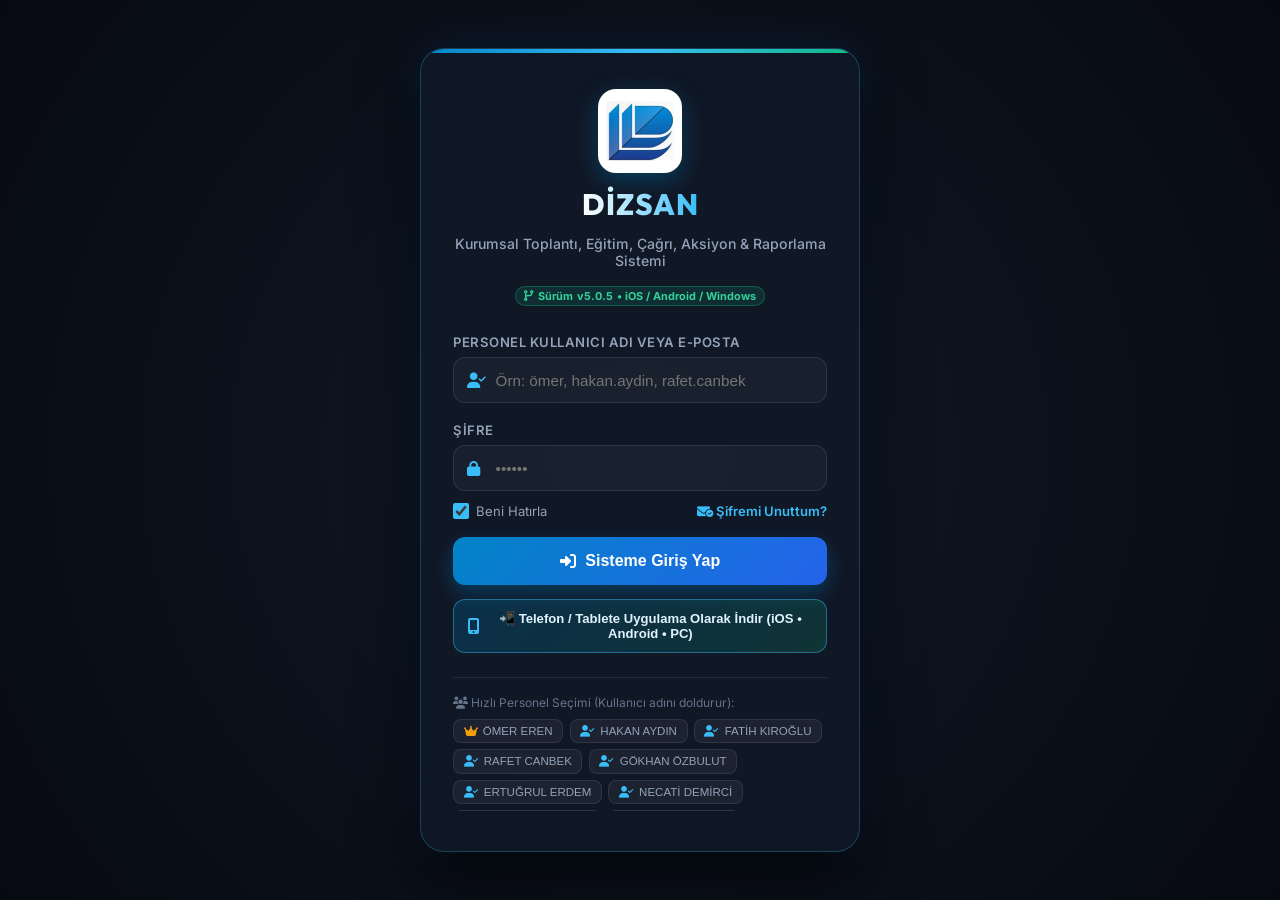
==== commit 79c99a27: "release(toplanti): v5.0.5 - Mobil Sıfır Kesilme (Zero-Truncation) & Çok Katmanlı Veri Koruma" ====
--- a/index.html
+++ b/index.html
@@ -2,13 +2,14 @@
 <html lang="tr">
 <head>
     <meta charset="UTF-8">
-    <meta name="viewport" content="width=device-width, initial-scale=1.0, maximum-scale=1.0, user-scalable=no, viewport-fit=cover">
+    <meta name="viewport" content="width=device-width, initial-scale=1.0, viewport-fit=cover">
     <meta name="theme-color" content="#0284c7">
     <meta name="mobile-web-app-capable" content="yes">
     <meta name="apple-mobile-web-app-capable" content="yes">
     <meta name="apple-mobile-web-app-status-bar-style" content="black-translucent">
     <meta name="apple-mobile-web-app-title" content="Dizsan Toplantı">
     <title>DİZSAN | Kurumsal Toplantı, Eğitim, Çağrı, Aksiyon & Raporlama Sistemi v1.7.0</title>
+    <meta name="description" content="Dizsan Otomotiv Kurumsal Yönetim, ERP, Finans, Saha ve Servis Platformu — PC, Tablet ve Mobil Uyumlu Gerçek Zamanlı Sistem.">
 
     <link rel="manifest" href="manifest.json">
     <link rel="apple-touch-icon" sizes="180x180" href="apple-touch-icon.png">
@@ -371,9 +372,7 @@
     font-size: 0.86rem;
     font-weight: 700;
     color: #fff;
-    white-space: nowrap;
-    overflow: hidden;
-    text-overflow: ellipsis;
+    text-overflow: clip; white-space: normal; overflow-wrap: anywhere; word-break: break-word;
 }
 
 .active-user-role {
@@ -995,9 +994,9 @@
     font-size: 0.83rem;
     color: #cbd5e1;
     line-height: 1.45;
-    max-height: 85px;
-    overflow: hidden;
-    text-overflow: ellipsis;
+    max-height: none;
+    overflow: visible;
+    text-overflow: clip; white-space: normal; overflow-wrap: anywhere; word-break: break-word;
 }
 
 .participants-avatars {
@@ -1987,9 +1986,7 @@
     .modal-header h3 {
         font-size: 0.98rem !important;
         max-width: calc(100% - 45px);
-        white-space: nowrap;
-        overflow: hidden;
-        text-overflow: ellipsis;
+        text-overflow: clip; white-space: normal; overflow-wrap: anywhere; word-break: break-word;
         margin: 0;
     }
 
@@ -2067,6 +2064,8 @@
 
 
 </style>
+    <link rel="stylesheet" href="dizsan-realtime-responsive.css?v=20261029">
+    <script defer src="dizsan-realtime-socket.js?v=20261029"></script>
 </head>
 <body>
 
@@ -2079,7 +2078,7 @@
                 <img src="[data-uri]" alt="DİZSAN Logo" class="login-logo">
                 <h1>DİZSAN</h1>
                 <p>Kurumsal Toplantı, Eğitim, Çağrı, Aksiyon & Raporlama Sistemi</p>
-                <span class="version-pill"><i class="fa-solid fa-code-branch"></i> Sürüm <span class="dynamic-version-text">v5.0.4</span> • iOS / Android / Windows</span>
+                <span class="version-pill"><i class="fa-solid fa-code-branch"></i> Sürüm <span class="dynamic-version-text">v5.0.5</span> • iOS / Android / Windows</span>
             </div>
 
             <form id="login-form" onsubmit="handleLogin(event)">
@@ -2087,7 +2086,7 @@
                     <label for="login-username">Personel Kullanıcı Adı veya E-Posta</label>
                     <div class="login-input-wrap">
                         <i class="fa-solid fa-user-check"></i>
-                        <input type="text" id="login-username" class="login-input" placeholder="Örn: ömer, hakan.aydin, rafet.canbek" required autocomplete="username">
+                        <input aria-label="Örn: ömer, hakan.aydin, rafet.canbek" title="Örn: ömer, hakan.aydin, rafet.canbek" type="text" id="login-username" class="login-input" placeholder="Örn: ömer, hakan.aydin, rafet.canbek" required autocomplete="username">
                     </div>
                 </div>
 
@@ -2095,14 +2094,14 @@
                     <label for="login-password">Şifre</label>
                     <div class="login-input-wrap">
                         <i class="fa-solid fa-lock"></i>
-                        <input type="password" id="login-password" class="login-input" placeholder="••••••" required autocomplete="current-password">
+                        <input aria-label="••••••" title="••••••" type="password" id="login-password" class="login-input" placeholder="••••••" required autocomplete="current-password">
                     </div>
                 </div>
 
                 <!-- Beni Hatırla & Şifremi Unuttum Satırı -->
                 <div style="display:flex; align-items:center; justify-content:space-between; margin-bottom:1.1rem; font-size:0.82rem;">
                     <label style="display:flex; align-items:center; gap:0.45rem; color:var(--text-sec); cursor:pointer; user-select:none;">
-                        <input type="checkbox" id="login-remember-me" checked style="width:16px; height:16px; accent-color:var(--dizsan-light); cursor:pointer;">
+                        <input aria-label="login-remember-me" title="login-remember-me" type="checkbox" id="login-remember-me" checked style="width:16px; height:16px; accent-color:var(--dizsan-light); cursor:pointer;">
                         <span>Beni Hatırla</span>
                     </label>
                     <a href="javascript:void(0)" onclick="openForgotPasswordModal()" style="color:var(--dizsan-light); text-decoration:none; font-weight:600;">
@@ -2139,7 +2138,7 @@
         <div class="modal-box" style="max-width:480px;">
             <div class="modal-header">
                 <h3><i class="fa-solid fa-envelope-circle-check" style="color:var(--dizsan-light);"></i> Şifremi Unuttum — E-Posta Sıfırlama Bağlantısı</h3>
-                <button class="modal-close" onclick="closeForgotPasswordModal()">&times;</button>
+                <button aria-label="Buton closeForgotPasswordModal" class="modal-close" onclick="closeForgotPasswordModal()">&times;</button>
             </div>
             <div class="modal-body">
                 <!-- Adım 1: Personel Kullanıcı Adı ve Kayıtlı Kurumsal E-Posta Doğrulaması -->
@@ -2149,11 +2148,11 @@
                     </p>
                     <div class="form-group" style="margin-bottom:0.85rem;">
                         <label>Personel Kullanıcı Adı veya Ad Soyad *</label>
-                        <input type="text" id="forgot-user-identifier" class="form-control" placeholder="Örn: hakan.aydin, rafet.canbek veya ömer" autocomplete="username">
+                        <input aria-label="Örn: hakan.aydin, rafet.canbek veya ömer" title="Örn: hakan.aydin, rafet.canbek veya ömer" type="text" id="forgot-user-identifier" class="form-control" placeholder="Örn: hakan.aydin, rafet.canbek veya ömer" autocomplete="username">
                     </div>
                     <div class="form-group" style="margin-bottom:1rem;">
                         <label>Kayıtlı Kurumsal E-Posta Adresiniz (@dizsan.com.tr) *</label>
-                        <input type="email" id="forgot-manual-email" class="form-control" placeholder="Örn: kullanici@dizsan.com.tr" required autocomplete="email">
+                        <input aria-label="Örn: kullanici@dizsan.com.tr" title="Örn: kullanici@dizsan.com.tr" type="email" id="forgot-manual-email" class="form-control" placeholder="Örn: kullanici@dizsan.com.tr" required autocomplete="email">
                     </div>
                     <div id="forgot-step1-msg" style="display:none; margin-bottom:0.85rem; padding:0.65rem; border-radius:10px; font-size:0.82rem;"></div>
                     <button type="button" class="btn btn-primary" style="width:100%; justify-content:center;" onclick="sendPasswordResetCode()">
@@ -2166,11 +2165,11 @@
                     <div id="forgot-sent-info" style="background:rgba(16,185,129,0.12); border:1px solid rgba(16,185,129,0.35); color:#6ee7b7; padding:0.75rem; border-radius:10px; font-size:0.82rem; margin-bottom:1rem; line-height:1.5;"></div>
                     <div class="form-group" style="margin-bottom:0.85rem;">
                         <label>Yeni Şifreniz (En Az 4 Karakter) *</label>
-                        <input type="password" id="forgot-new-password" class="form-control" placeholder="Yeni şifrenizi girin" autocomplete="new-password">
+                        <input aria-label="Yeni şifrenizi girin" title="Yeni şifrenizi girin" type="password" id="forgot-new-password" class="form-control" placeholder="Yeni şifrenizi girin" autocomplete="new-password">
                     </div>
                     <div class="form-group" style="margin-bottom:1rem;">
                         <label>Yeni Şifre (Tekrar) *</label>
-                        <input type="password" id="forgot-new-password-confirm" class="form-control" placeholder="Yeni şifrenizi tekrar girin" autocomplete="new-password">
+                        <input aria-label="Yeni şifrenizi tekrar girin" title="Yeni şifrenizi tekrar girin" type="password" id="forgot-new-password-confirm" class="form-control" placeholder="Yeni şifrenizi tekrar girin" autocomplete="new-password">
                     </div>
                     <div id="forgot-step2-msg" style="display:none; margin-bottom:0.85rem; padding:0.65rem; border-radius:10px; font-size:0.82rem;"></div>
                     <div style="display:flex; gap:0.6rem;">
@@ -2192,7 +2191,7 @@
         <div class="modal-box" style="max-width:460px;">
             <div class="modal-header">
                 <h3><i class="fa-solid fa-key" style="color:#34d399;"></i> Şifremi Değiştir & E-Posta Güncelle</h3>
-                <button class="modal-close" onclick="closeChangePasswordModal()">&times;</button>
+                <button aria-label="Buton closeChangePasswordModal" class="modal-close" onclick="closeChangePasswordModal()">&times;</button>
             </div>
             <form id="change-password-form" onsubmit="handleChangeOwnPassword(event)">
                 <div class="modal-body">
@@ -2201,23 +2200,23 @@
                     </p>
                     <div class="form-group" style="margin-bottom:0.85rem;">
                         <label>Aktif Personel</label>
-                        <input type="text" id="cp-user-name" class="form-control" readonly style="opacity:0.75; cursor:not-allowed;">
+                        <input aria-label="cp-user-name" title="cp-user-name" type="text" id="cp-user-name" class="form-control" readonly style="opacity:0.75; cursor:not-allowed;">
                     </div>
                     <div class="form-group" style="margin-bottom:0.85rem;">
                         <label>Kayıtlı Kurumsal E-Posta Adresiniz (@dizsan.com.tr)</label>
-                        <input type="email" id="cp-user-email" class="form-control" placeholder="Kişisel veya kurumsal e-posta adresiniz" required>
+                        <input aria-label="Kişisel veya kurumsal e-posta adresiniz" title="Kişisel veya kurumsal e-posta adresiniz" type="email" id="cp-user-email" class="form-control" placeholder="Kişisel veya kurumsal e-posta adresiniz" required>
                     </div>
                     <div class="form-group" style="margin-bottom:0.85rem;">
                         <label>Mevcut Şifreniz *</label>
-                        <input type="password" id="cp-current-password" class="form-control" placeholder="Mevcut şifrenizi girin" required>
+                        <input aria-label="Mevcut şifrenizi girin" title="Mevcut şifrenizi girin" type="password" id="cp-current-password" class="form-control" placeholder="Mevcut şifrenizi girin" required>
                     </div>
                     <div class="form-group" style="margin-bottom:0.85rem;">
                         <label>Yeni Şifreniz *</label>
-                        <input type="password" id="cp-new-password" class="form-control" placeholder="Yeni şifrenizi belirleyin" required>
+                        <input aria-label="Yeni şifrenizi belirleyin" title="Yeni şifrenizi belirleyin" type="password" id="cp-new-password" class="form-control" placeholder="Yeni şifrenizi belirleyin" required>
                     </div>
                     <div class="form-group" style="margin-bottom:1rem;">
                         <label>Yeni Şifre (Tekrar) *</label>
-                        <input type="password" id="cp-new-password-confirm" class="form-control" placeholder="Yeni şifrenizi tekrar girin" required>
+                        <input aria-label="Yeni şifrenizi tekrar girin" title="Yeni şifrenizi tekrar girin" type="password" id="cp-new-password-confirm" class="form-control" placeholder="Yeni şifrenizi tekrar girin" required>
                     </div>
                     <div id="cp-msg" style="display:none; margin-bottom:0.85rem; padding:0.65rem; border-radius:10px; font-size:0.82rem;"></div>
                 </div>
@@ -2241,7 +2240,7 @@
                     <span class="brand-name">DİZSAN</span>
                     <span class="brand-sub">TOPLANTI & AKSİYON</span>
                     <span class="version-pill" onclick="switchTab('version-tab')" title="Sürüm ve Güncelleme Merkezini Gör">
-                        <i class="fa-solid fa-tag"></i> <span class="dynamic-version-text">v5.0.4</span>
+                        <i class="fa-solid fa-tag"></i> <span class="dynamic-version-text">v5.0.5</span>
                     </span>
                 </div>
             </div>
@@ -2256,7 +2255,7 @@
                             <div id="current-user-role" class="active-user-role">Yönetici</div>
                         </div>
                     </div>
-                    <button class="btn-logout-icon" onclick="handleLogout()" title="Güvenli Çıkış Yap">
+                    <button aria-label="Güvenli Çıkış Yap" class="btn-logout-icon" onclick="handleLogout()" title="Güvenli Çıkış Yap">
                         <i class="fa-solid fa-power-off"></i>
                     </button>
                 </div>
@@ -2320,7 +2319,7 @@
                         <button id="btn-timer-toggle" class="timer-btn start" onclick="toggleMeetingTimer()" style="padding:0.25rem 0.5rem; font-size:0.7rem;">
                             <i class="fa-solid fa-play"></i> Başlat
                         </button>
-                        <button class="timer-btn" onclick="resetMeetingTimer()" title="Sayacı Sıfırla" style="padding:0.25rem 0.45rem; font-size:0.7rem;">
+                        <button aria-label="Sayacı Sıfırla" class="timer-btn" onclick="resetMeetingTimer()" title="Sayacı Sıfırla" style="padding:0.25rem 0.45rem; font-size:0.7rem;">
                             <i class="fa-solid fa-rotate-left"></i>
                         </button>
                     </div>
@@ -2334,7 +2333,7 @@
                     <button class="btn btn-primary btn-sm" style="flex:1; justify-content:center;" onclick="openInstallGuideModal()" id="btn-pwa-install">
                         <i class="fa-solid fa-mobile-screen-button"></i> Telefon / Tablete Kur
                     </button>
-                    <button id="btn-bg-notif-status" class="btn btn-secondary btn-sm" onclick="openPushTestCenterModal()" title="Web Push & Kilit Ekranı Bildirim Test Merkezi">
+                    <button aria-label="Web Push & Kilit Ekranı Bildirim Test Merkezi" id="btn-bg-notif-status" class="btn btn-secondary btn-sm" onclick="openPushTestCenterModal()" title="Web Push & Kilit Ekranı Bildirim Test Merkezi">
                         <i class="fa-solid fa-satellite-dish" style="color:#34d399;"></i>
                     </button>
                 </div>
@@ -2349,7 +2348,7 @@
             <!-- ÜST BAR (Evrensel Geri & Yenile Tuşları + Dinamik Sayfa Başlığı) -->
             <header class="topbar">
                 <div class="topbar-left">
-                    <button class="mobile-menu-btn" onclick="toggleMobileSidebar()">
+                    <button aria-label="Buton toggleMobileSidebar" class="mobile-menu-btn" onclick="toggleMobileSidebar()">
                         <i class="fa-solid fa-bars"></i>
                     </button>
                     <div class="page-title">
@@ -2374,7 +2373,7 @@
                         <button type="button" class="btn btn-primary btn-sm" onclick="handlePwaInstallClick()">
                             <i class="fa-solid fa-download"></i> Hemen Kur
                         </button>
-                        <button type="button" class="pwa-close-btn" onclick="dismissPwaBanner()" title="Kapat">&times;</button>
+                        <button aria-label="Kapat" type="button" class="pwa-close-btn" onclick="dismissPwaBanner()" title="Kapat">&times;</button>
                     </div>
                 </div>
             </div>
@@ -2525,13 +2524,13 @@
                         </div>
 
                         <div class="filter-bar">
-                            <input type="text" id="meeting-search" class="form-control" style="flex:1; min-width:220px;" placeholder="Toplantı/eğitim başlığı, gündem, not, karar veya katılımcı ara..." oninput="renderMeetings()">
-                            <select id="meeting-type-filter" class="form-control" onchange="renderMeetings()">
+                            <input aria-label="Toplantı/eğitim başlığı, gündem, not, karar veya katılımcı ara..." title="Toplantı/eğitim başlığı, gündem, not, karar veya katılımcı ara..." type="text" id="meeting-search" class="form-control" style="flex:1; min-width:220px;" placeholder="Toplantı/eğitim başlığı, gündem, not, karar veya katılımcı ara..." oninput="renderMeetings()">
+                            <select aria-label="meeting-type-filter" title="meeting-type-filter" id="meeting-type-filter" class="form-control" onchange="renderMeetings()">
                                 <option value="ALL">Tüm Türler (Toplantı &amp; Eğitim)</option>
                                 <option value="Toplantı">🤝 Sadece Toplantılar</option>
                                 <option value="Eğitim">🎓 Sadece Eğitimler</option>
                             </select>
-                            <select id="meeting-dept-filter" class="form-control" onchange="renderMeetings()">
+                            <select aria-label="meeting-dept-filter" title="meeting-dept-filter" id="meeting-dept-filter" class="form-control" onchange="renderMeetings()">
                                 <option value="ALL">Tüm Departmanlar / Kategoriler</option>
                                 <option value="Genel Yönetim">Genel Yönetim</option>
                                 <option value="SSH & Servis">SSH & Servis Operasyon</option>
@@ -2539,7 +2538,7 @@
                                 <option value="Muhasebe & Finans">Muhasebe & Finans</option>
                                 <option value="Kalite & İSG">Kalite & İSG</option>
                             </select>
-                            <select id="meeting-participant-filter" class="form-control" onchange="renderMeetings()">
+                            <select aria-label="meeting-participant-filter" title="meeting-participant-filter" id="meeting-participant-filter" class="form-control" onchange="renderMeetings()">
                                 <option value="ALL">Tüm Katılımcı Personeller</option>
                             </select>
                         </div>
@@ -2568,16 +2567,16 @@
                         </div>
 
                         <div class="filter-bar">
-                            <input type="text" id="action-search" class="form-control" style="flex:1; min-width:200px;" placeholder="Aksiyon açıklaması, toplantı adı veya sorumlu personel ara..." oninput="renderActions()">
-                            <select id="action-assignee-filter" class="form-control" onchange="renderActions()">
+                            <input aria-label="Aksiyon açıklaması, toplantı adı veya sorumlu personel ara..." title="Aksiyon açıklaması, toplantı adı veya sorumlu personel ara..." type="text" id="action-search" class="form-control" style="flex:1; min-width:200px;" placeholder="Aksiyon açıklaması, toplantı adı veya sorumlu personel ara..." oninput="renderActions()">
+                            <select aria-label="action-assignee-filter" title="action-assignee-filter" id="action-assignee-filter" class="form-control" onchange="renderActions()">
                                 <option value="ALL">Tüm Sorumlu Personeller</option>
                             </select>
-                            <select id="action-priority-filter" class="form-control" onchange="renderActions()">
+                            <select aria-label="action-priority-filter" title="action-priority-filter" id="action-priority-filter" class="form-control" onchange="renderActions()">
                                 <option value="ALL">Tüm Öncelikler</option>
                                 <option value="Kritik">🚨 Kritik Öncelik</option>
                                 <option value="Normal">🔵 Normal Öncelik</option>
                             </select>
-                            <select id="action-status-filter" class="form-control" onchange="renderActions()">
+                            <select aria-label="action-status-filter" title="action-status-filter" id="action-status-filter" class="form-control" onchange="renderActions()">
                                 <option value="ALL">Tüm Durumlar</option>
                                 <option value="Bekliyor">⏳ Bekliyor</option>
                                 <option value="Devam Ediyor">🔄 Devam Ediyor</option>
@@ -2645,15 +2644,15 @@
                         <div class="filter-bar" style="margin-bottom:0;">
                             <div class="form-group" style="flex:1; min-width:160px;">
                                 <label>Başlangıç Tarihi (GG.AA.YYYY)</label>
-                                <input type="date" id="report-start-date" class="form-control" onchange="renderReports()">
+                                <input aria-label="report-start-date" title="report-start-date" type="date" id="report-start-date" class="form-control" onchange="renderReports()">
                             </div>
                             <div class="form-group" style="flex:1; min-width:160px;">
                                 <label>Bitiş Tarihi (GG.AA.YYYY)</label>
-                                <input type="date" id="report-end-date" class="form-control" onchange="renderReports()">
+                                <input aria-label="report-end-date" title="report-end-date" type="date" id="report-end-date" class="form-control" onchange="renderReports()">
                             </div>
                             <div class="form-group" style="flex:1; min-width:180px;">
                                 <label>Departman / Kategori</label>
-                                <select id="report-dept-filter" class="form-control" onchange="renderReports()">
+                                <select aria-label="report-dept-filter" title="report-dept-filter" id="report-dept-filter" class="form-control" onchange="renderReports()">
                                     <option value="ALL">Tüm Departmanlar</option>
                                     <option value="Genel Yönetim">Genel Yönetim</option>
                                     <option value="SSH & Servis">SSH & Servis Operasyon</option>
@@ -2664,7 +2663,7 @@
                             </div>
                             <div class="form-group" style="flex:1; min-width:180px;">
                                 <label>Personel Filtresi</label>
-                                <select id="report-person-filter" class="form-control" onchange="renderReports()">
+                                <select aria-label="report-person-filter" title="report-person-filter" id="report-person-filter" class="form-control" onchange="renderReports()">
                                     <option value="ALL">Tüm Personeller</option>
                                 </select>
                             </div>
@@ -2812,8 +2811,8 @@
                         </p>
 
                         <div class="filter-bar">
-                            <input type="text" id="log-search" class="form-control" style="flex:1;" placeholder="Personel adı, işlem türü veya detay ara..." oninput="renderLogs()">
-                            <select id="log-type-filter" class="form-control" onchange="renderLogs()">
+                            <input aria-label="Personel adı, işlem türü veya detay ara..." title="Personel adı, işlem türü veya detay ara..." type="text" id="log-search" class="form-control" style="flex:1;" placeholder="Personel adı, işlem türü veya detay ara..." oninput="renderLogs()">
+                            <select aria-label="log-type-filter" title="log-type-filter" id="log-type-filter" class="form-control" onchange="renderLogs()">
                                 <option value="ALL">Tüm İşlem Türleri</option>
                                 <option value="GİRİŞ / ÇIKIŞ">🔐 Giriş / Çıkış & Şifre</option>
                                 <option value="TOPLANTI">🤝 Toplantı İşlemleri</option>
@@ -2849,7 +2848,7 @@
                             <div style="display:flex; align-items:center; gap:0.75rem; flex-wrap:wrap;">
                                 <h3><i class="fa-solid fa-user-shield" style="color:#34d399;"></i> Versiyon Güncelleme & Yayın Yönetimi (Sadece Yönetici: Ömer Eren)</h3>
                             </div>
-                            <span class="badge badge-done">Aktif Sürüm: <span class="dynamic-version-text">v5.0.4</span></span>
+                            <span class="badge badge-done">Aktif Sürüm: <span class="dynamic-version-text">v5.0.5</span></span>
                         </div>
 
                         <!-- Ömer Eren giriş yaptığında gösterilecek alan -->
@@ -2860,11 +2859,11 @@
                             <form onsubmit="publishNewVersion(event)" style="display:grid; grid-template-columns: 1fr 2fr auto; gap:0.85rem; align-items:end; flex-wrap:wrap;">
                                 <div class="form-group">
                                     <label>Yeni Sürüm Numarası *</label>
-                                    <input type="text" id="new-version-code" class="form-control" placeholder="Örn: v1.4.0" required>
+                                    <input aria-label="Örn: v1.4.0" title="Örn: v1.4.0" type="text" id="new-version-code" class="form-control" placeholder="Örn: v1.4.0" required>
                                 </div>
                                 <div class="form-group">
                                     <label>Sürüm / Revizyon Açıklaması *</label>
-                                    <input type="text" id="new-version-notes" class="form-control" placeholder="Bu sürümde yapılan değişiklik veya revizyon özeti..." required>
+                                    <input aria-label="Bu sürümde yapılan değişiklik veya revizyon özeti..." title="Bu sürümde yapılan değişiklik veya revizyon özeti..." type="text" id="new-version-notes" class="form-control" placeholder="Bu sürümde yapılan değişiklik veya revizyon özeti..." required>
                                 </div>
                                 <button type="submit" class="btn btn-success">
                                     <i class="fa-solid fa-rocket"></i> Sürümü Güncelle & Yayınla
@@ -2914,7 +2913,7 @@
                                     <button class="btn btn-secondary btn-sm" onclick="exportFullBackupJSON()"><i class="fa-solid fa-download"></i> İndir</button>
                                     <label class="btn btn-secondary btn-sm" style="cursor:pointer;">
                                         <i class="fa-solid fa-upload"></i> Yükle
-                                        <input type="file" accept=".json" style="display:none;" onchange="importFullBackupJSON(event)">
+                                        <input aria-label="Seçim / Giriş Alanı" title="Seçim / Giriş Alanı" type="file" accept=".json" style="display:none;" onchange="importFullBackupJSON(event)">
                                     </label>
                                 </div>
                             </div>
@@ -2979,12 +2978,12 @@
                     <button type="button" id="btn-modal-print-minutes" class="btn btn-secondary btn-sm" style="display:none;" onclick="printCurrentModalMeetingMinutes()">
                         <i class="fa-solid fa-print"></i> Tutanak Yazdır
                     </button>
-                    <button class="modal-close" onclick="closeMeetingModal()">&times;</button>
+                    <button aria-label="Buton closeMeetingModal" class="modal-close" onclick="closeMeetingModal()">&times;</button>
                 </div>
             </div>
             <form id="meeting-form" onsubmit="saveMeeting(event)">
                 <div class="modal-body">
-                <input type="hidden" id="meeting-id">
+                <input aria-label="meeting-id" title="meeting-id" type="hidden" id="meeting-id">
 
                 <!-- Kayıt Türü Seçimi: Toplantı veya Eğitim -->
                 <div style="margin-bottom:1rem; background:rgba(56,189,248,0.07); border:1px solid rgba(56,189,248,0.28); border-radius:12px; padding:0.75rem 1rem; display:flex; align-items:center; justify-content:space-between; flex-wrap:wrap; gap:0.75rem;">
@@ -2992,7 +2991,7 @@
                         <strong style="font-size:0.86rem; color:#fff; display:block;"><i class="fa-solid fa-layer-group" style="color:var(--dizsan-light);"></i> Kayıt Türü Seçimi (Toplantı veya Eğitim) *</strong>
                         <span style="font-size:0.75rem; color:var(--text-sec);">Bu oturum bir toplantı mı yoksa personel eğitimi mi?</span>
                     </div>
-                    <input type="hidden" id="meeting-record-type-input" value="Toplantı">
+                    <input aria-label="meeting-record-type-input" title="meeting-record-type-input" type="hidden" id="meeting-record-type-input" value="Toplantı">
                     <div style="display:flex; gap:0.5rem;">
                         <button type="button" id="btn-type-toplanti" class="btn btn-primary btn-sm" onclick="setMeetingRecordType('Toplantı')" style="padding:0.45rem 1rem;">
                             <i class="fa-solid fa-handshake"></i> 🤝 Toplantı
@@ -3006,11 +3005,11 @@
                 <div class="form-grid">
                     <div class="form-group" style="grid-column: span 2;">
                         <label id="meeting-title-label">Toplantı / Eğitim Başlığı &amp; Konusu *</label>
-                        <input type="text" id="meeting-title-input" class="form-control" placeholder="Örn: Haftalık Servis & Depo Koordinasyon Toplantısı veya Teknik Eğitim" required>
+                        <input aria-label="Örn: Haftalık Servis & Depo Koordinasyon Toplantısı veya Teknik Eğitim" title="Örn: Haftalık Servis & Depo Koordinasyon Toplantısı veya Teknik Eğitim" type="text" id="meeting-title-input" class="form-control" placeholder="Örn: Haftalık Servis & Depo Koordinasyon Toplantısı veya Teknik Eğitim" required>
                     </div>
                     <div class="form-group">
                         <label>Departman / Kategori *</label>
-                        <select id="meeting-dept-input" class="form-control" required>
+                        <select aria-label="meeting-dept-input" title="meeting-dept-input" id="meeting-dept-input" class="form-control" required>
                             <option value="Genel Yönetim">Genel Yönetim</option>
                             <option value="SSH & Servis">SSH & Servis Operasyon</option>
                             <option value="Depo & Yedek Parça">Depo & Yedek Parça</option>
@@ -3023,15 +3022,15 @@
                 <div class="form-grid">
                     <div class="form-group">
                         <label>Tarih (GG.AA.YYYY) *</label>
-                        <input type="date" id="meeting-date-input" class="form-control" required>
+                        <input aria-label="meeting-date-input" title="meeting-date-input" type="date" id="meeting-date-input" class="form-control" required>
                     </div>
                     <div class="form-group">
                         <label>Başlangıç Saati *</label>
-                        <input type="time" id="meeting-time-input" class="form-control" value="09:30" required>
+                        <input aria-label="meeting-time-input" title="meeting-time-input" type="time" id="meeting-time-input" class="form-control" value="09:30" required>
                     </div>
                     <div class="form-group">
                         <label>Konum / Salon</label>
-                        <input type="text" id="meeting-location-input" class="form-control" value="Dizsan Toplantı Salonu" placeholder="Toplantı / Eğitim Salonu">
+                        <input aria-label="Toplantı / Eğitim Salonu" title="Toplantı / Eğitim Salonu" type="text" id="meeting-location-input" class="form-control" value="Dizsan Toplantı Salonu" placeholder="Toplantı / Eğitim Salonu">
                     </div>
                 </div>
 
@@ -3082,7 +3081,7 @@
                     <!-- Liste Harici Dış / Misafir Katılımcı Ekleme Alanı -->
                     <div style="margin-top:0.65rem; background:rgba(245,158,11,0.06); border:1px solid rgba(245,158,11,0.3); border-radius:10px; padding:0.65rem 0.8rem;">
                         <label style="display:flex; align-items:center; gap:0.55rem; cursor:pointer; font-size:0.81rem; font-weight:700; color:#fde68a; margin:0; text-transform:none;">
-                            <input type="checkbox" id="external-participant-toggle" class="blue-tick-checkbox" onchange="toggleExternalParticipantSection(this.checked)">
+                            <input aria-label="external-participant-toggle" title="external-participant-toggle" type="checkbox" id="external-participant-toggle" class="blue-tick-checkbox" onchange="toggleExternalParticipantSection(this.checked)">
                             <span><i class="fa-solid fa-user-plus"></i> Liste Dışı / Misafir Katılımcı Ekle</span>
                         </label>
 
@@ -3090,15 +3089,15 @@
                             <div class="external-participant-row" style="display:grid; grid-template-columns: 1.3fr 1fr 1.3fr auto; gap:0.5rem; align-items:end; background:rgba(15,23,42,0.8); padding:0.55rem; border-radius:8px; border:1px solid rgba(245,158,11,0.35); margin-bottom:0.5rem;">
                                 <div>
                                     <label style="font-size:0.7rem; color:#fde68a; margin-bottom:2px; display:block; font-weight:700;">Adı Soyadı *</label>
-                                    <input type="text" id="ext-manual-name" class="form-control" style="padding:0.45rem 0.65rem; font-size:0.82rem;" placeholder="Örn: Ahmet Yılmaz" onkeydown="if(event.key==='Enter'){event.preventDefault();addManualExternalParticipantFromInputs();}">
+                                    <input aria-label="Örn: Ahmet Yılmaz" title="Örn: Ahmet Yılmaz" type="text" id="ext-manual-name" class="form-control" style="padding:0.45rem 0.65rem; font-size:0.82rem;" placeholder="Örn: Ahmet Yılmaz" onkeydown="if(event.key==='Enter'){event.preventDefault();addManualExternalParticipantFromInputs();}">
                                 </div>
                                 <div>
                                     <label style="font-size:0.7rem; color:#fde68a; margin-bottom:2px; display:block; font-weight:700;">Telefon</label>
-                                    <input type="tel" id="ext-manual-phone" class="form-control" style="padding:0.45rem 0.65rem; font-size:0.82rem;" placeholder="05XX XXX XX XX" onkeydown="if(event.key==='Enter'){event.preventDefault();addManualExternalParticipantFromInputs();}">
+                                    <input aria-label="05XX XXX XX XX" title="05XX XXX XX XX" type="tel" id="ext-manual-phone" class="form-control" style="padding:0.45rem 0.65rem; font-size:0.82rem;" placeholder="05XX XXX XX XX" onkeydown="if(event.key==='Enter'){event.preventDefault();addManualExternalParticipantFromInputs();}">
                                 </div>
                                 <div>
                                     <label style="font-size:0.7rem; color:#fde68a; margin-bottom:2px; display:block; font-weight:700;">Firma / Kurum</label>
-                                    <input type="text" id="ext-manual-company" class="form-control" style="padding:0.45rem 0.65rem; font-size:0.82rem;" placeholder="Firma Adı" onkeydown="if(event.key==='Enter'){event.key==='Enter' && addManualExternalParticipantFromInputs();}">
+                                    <input aria-label="Firma Adı" title="Firma Adı" type="text" id="ext-manual-company" class="form-control" style="padding:0.45rem 0.65rem; font-size:0.82rem;" placeholder="Firma Adı" onkeydown="if(event.key==='Enter'){event.key==='Enter' && addManualExternalParticipantFromInputs();}">
                                 </div>
                                 <div>
                                     <button type="button" class="btn btn-success btn-sm" style="padding:0.5rem 0.85rem; font-weight:700; white-space:nowrap;" onclick="addManualExternalParticipantFromInputs()">
@@ -3125,7 +3124,7 @@
                         </button>
                     </div>
 
-                    <input type="hidden" id="quick-agenda-item-input" value="">
+                    <input aria-label="quick-agenda-item-input" title="quick-agenda-item-input" type="hidden" id="quick-agenda-item-input" value="">
 
                     <!-- Gündem Maddeleri Listesi (Her maddenin kendi Aksiyon Tiki ve Aksiyon Alanı kendi altında açılır) -->
                     <div id="meeting-agenda-items-container" style="display:flex; flex-direction:column; gap:0.65rem;"></div>
@@ -3133,12 +3132,12 @@
                     <!-- Konuşulmayan Maddeler Özeti & Aktarım -->
                     <div id="undiscussed-agenda-summary-box" style="display:none; margin-top:0.65rem; padding:0.65rem 0.8rem; background:rgba(245,158,11,0.12); border:1px solid rgba(245,158,11,0.45); border-radius:10px;"></div>
 
-                    <textarea id="meeting-notes-input" style="display:none;"></textarea>
+                    <textarea aria-label="meeting-notes-input" title="meeting-notes-input" id="meeting-notes-input" style="display:none;"></textarea>
                 </div>
 
                 <!-- Geriye dönük uyumluluk için gizli karar ve aksiyon konteynerleri (Aksiyonlar artık her gündem maddesinin kendi altında yer alır) -->
                 <div id="meeting-decisions-container" style="display:none;"></div>
-                <textarea id="meeting-decisions-input" style="display:none;"></textarea>
+                <textarea aria-label="meeting-decisions-input" title="meeting-decisions-input" id="meeting-decisions-input" style="display:none;"></textarea>
                 <div id="existing-meeting-actions-box" style="display:none;"></div>
                 <div id="inline-actions-container" style="display:none;"></div>
 
@@ -3150,12 +3149,12 @@
                         </div>
                         <label class="btn btn-success btn-sm" style="cursor:pointer; margin:0; padding:0.35rem 0.7rem; font-size:0.75rem;">
                             <i class="fa-solid fa-camera"></i> Dosya / Fotoğraf Seç
-                            <input type="file" id="meeting-attachment-file-input" multiple accept="image/*,.pdf,.doc,.docx,.xls,.xlsx,.txt" style="display:none;" onchange="handleMeetingAttachmentUpload(event)">
+                            <input aria-label="meeting-attachment-file-input" title="meeting-attachment-file-input" type="file" id="meeting-attachment-file-input" multiple accept="image/*,.pdf,.doc,.docx,.xls,.xlsx,.txt" style="display:none;" onchange="handleMeetingAttachmentUpload(event)">
                         </label>
                     </div>
 
                     <div style="display:flex; gap:0.45rem; margin-bottom:0.5rem; flex-wrap:wrap;">
-                        <input type="text" id="meeting-attachment-note-input" class="form-control" style="flex:1; min-width:200px; padding:0.42rem 0.65rem; font-size:0.8rem;" placeholder="Ek bilgi notu veya belge açıklaması yazın...">
+                        <input aria-label="Ek bilgi notu veya belge açıklaması yazın..." title="Ek bilgi notu veya belge açıklaması yazın..." type="text" id="meeting-attachment-note-input" class="form-control" style="flex:1; min-width:200px; padding:0.42rem 0.65rem; font-size:0.8rem;" placeholder="Ek bilgi notu veya belge açıklaması yazın...">
                         <button type="button" class="btn btn-secondary btn-sm" onclick="addTextNoteAttachment()">
                             <i class="fa-solid fa-plus"></i> Not Ekle
                         </button>
@@ -3189,11 +3188,11 @@
         <div class="modal-box" style="max-width:760px; border-color:#f59e0b;">
             <div class="modal-header" style="background:linear-gradient(135deg, rgba(245,158,11,0.18), rgba(15,23,42,0.95)); border-bottom-color:rgba(245,158,11,0.4);">
                 <h3><i class="fa-solid fa-calendar-plus" style="color:#fbbf24;"></i> Konuşulmayan Gündem Maddelerini Başka Toplantıya Planla</h3>
-                <button class="modal-close" onclick="closeFollowupMeetingModal()">&times;</button>
+                <button aria-label="Buton closeFollowupMeetingModal" class="modal-close" onclick="closeFollowupMeetingModal()">&times;</button>
             </div>
             <form id="followup-meeting-form" onsubmit="saveFollowupMeetingPlan(event)">
                 <div class="modal-body">
-                    <input type="hidden" id="followup-source-meeting-id">
+                    <input aria-label="followup-source-meeting-id" title="followup-source-meeting-id" type="hidden" id="followup-source-meeting-id">
 
                     <div style="margin-bottom:1rem; padding:0.85rem 1rem; background:rgba(245,158,11,0.1); border:1px solid rgba(245,158,11,0.4); border-radius:12px; font-size:0.82rem; color:#fde68a;">
                         <i class="fa-solid fa-circle-info"></i> <strong>Toplantı Sonrası Konuşulmayan Maddelerin Aktarımı:</strong> Aşağıda tik konulmayan (konuşulmayan) gündem maddeleri listelenmiştir. Aktarmak istediğiniz maddeleri seçip yeni toplantı tarih ve saatini belirleyerek yeni toplantıyı hemen planlayabilirsiniz.
@@ -3208,11 +3207,11 @@
                     <div class="form-grid">
                         <div class="form-group" style="grid-column: span 2;">
                             <label>Yeni Planlanacak Toplantı Başlığı *</label>
-                            <input type="text" id="followup-title-input" class="form-control" required>
+                            <input aria-label="followup-title-input" title="followup-title-input" type="text" id="followup-title-input" class="form-control" required>
                         </div>
                         <div class="form-group">
                             <label>Departman / Kategori *</label>
-                            <select id="followup-dept-input" class="form-control" required>
+                            <select aria-label="followup-dept-input" title="followup-dept-input" id="followup-dept-input" class="form-control" required>
                                 <option value="Genel Yönetim">Genel Yönetim</option>
                                 <option value="SSH & Servis">SSH & Servis Operasyon</option>
                                 <option value="Depo & Yedek Parça">Depo & Yedek Parça</option>
@@ -3225,15 +3224,15 @@
                     <div class="form-grid">
                         <div class="form-group">
                             <label>Yeni Toplantı Tarihi (GG.AA.YYYY) *</label>
-                            <input type="date" id="followup-date-input" class="form-control" required>
+                            <input aria-label="followup-date-input" title="followup-date-input" type="date" id="followup-date-input" class="form-control" required>
                         </div>
                         <div class="form-group">
                             <label>Başlangıç Saati *</label>
-                            <input type="time" id="followup-time-input" class="form-control" value="10:00" required>
+                            <input aria-label="followup-time-input" title="followup-time-input" type="time" id="followup-time-input" class="form-control" value="10:00" required>
                         </div>
                         <div class="form-group">
                             <label>Konum / Salon</label>
-                            <input type="text" id="followup-location-input" class="form-control" value="Dizsan Toplantı Salonu">
+                            <input aria-label="followup-location-input" title="followup-location-input" type="text" id="followup-location-input" class="form-control" value="Dizsan Toplantı Salonu">
                         </div>
                     </div>
 
@@ -3265,20 +3264,20 @@
         <div class="modal-box" style="max-width:660px;">
             <div class="modal-header">
                 <h3 id="action-modal-title"><i class="fa-solid fa-stopwatch" style="color:#fbbf24;"></i> Aksiyon & Otomatik Hatırlatıcı Tanımla</h3>
-                <button class="modal-close" onclick="closeActionModal()">&times;</button>
+                <button aria-label="Buton closeActionModal" class="modal-close" onclick="closeActionModal()">&times;</button>
             </div>
             <form id="action-form" onsubmit="saveAction(event)">
                 <div class="modal-body">
-                    <input type="hidden" id="action-id">
+                    <input aria-label="action-id" title="action-id" type="hidden" id="action-id">
 
                     <div class="form-grid" style="margin-bottom:1rem;">
                         <div class="form-group" style="margin-bottom:0;">
                             <label>Bağlı Olduğu Toplantı / Eğitim *</label>
-                            <select id="action-meeting-select" class="form-control" required onchange="populateActionModalAgendaSelect(this.value)"></select>
+                            <select aria-label="action-meeting-select" title="action-meeting-select" id="action-meeting-select" class="form-control" required onchange="populateActionModalAgendaSelect(this.value)"></select>
                         </div>
                         <div class="form-group" style="margin-bottom:0;" id="action-agenda-select-group">
                             <label><i class="fa-solid fa-list-check" style="color:#38bdf8;"></i> Bağlı Olduğu Gündem Maddesi</label>
-                            <select id="action-agenda-select" class="form-control">
+                            <select aria-label="action-agenda-select" title="action-agenda-select" id="action-agenda-select" class="form-control">
                                 <option value="">Genel (Maddesiz Aksiyon)</option>
                             </select>
                         </div>
@@ -3286,18 +3285,18 @@
 
                     <div class="form-group" style="margin-bottom:1rem;">
                         <label>Aksiyon / Görev Tanımı *</label>
-                        <textarea id="action-title-input" class="form-control" rows="3" placeholder="Yapılacak aksiyonu net olarak açıklayın..." required></textarea>
+                        <textarea aria-label="Yapılacak aksiyonu net olarak açıklayın..." title="Yapılacak aksiyonu net olarak açıklayın..." id="action-title-input" class="form-control" rows="3" placeholder="Yapılacak aksiyonu net olarak açıklayın..." required></textarea>
                     </div>
 
                     <div class="form-grid">
                         <div class="form-group">
                             <label><i class="fa-solid fa-users" style="color:#38bdf8;"></i> Sorumlu Personeller (Birden Fazla Seçilebilir) *</label>
                             <div id="action-modal-assignee-chips" class="multi-assignee-chips"></div>
-                            <select id="action-assignee-select" class="form-control" onchange="addActionModalAssigneeFromSelect(this)"></select>
+                            <select aria-label="action-assignee-select" title="action-assignee-select" id="action-assignee-select" class="form-control" onchange="addActionModalAssigneeFromSelect(this)"></select>
                         </div>
                         <div class="form-group">
                             <label><i class="fa-solid fa-user-shield" style="color:#f59e0b;"></i> Kontrol Edecek Kişi *</label>
-                            <select id="action-manager-select" class="form-control" required>
+                            <select aria-label="action-manager-select" title="action-manager-select" id="action-manager-select" class="form-control" required>
                                 <option value="ÖMER EREN">ÖMER EREN (Yönetici)</option>
                                 <option value="RAFET CANBEK">RAFET CANBEK (Genel Müdür)</option>
                                 <option value="HAKAN AYDIN">HAKAN AYDIN (Servis Müdürü)</option>
@@ -3308,20 +3307,20 @@
                     <div class="form-grid">
                         <div class="form-group">
                             <label>Hedef Tamamlama Tarihi (GG.AA.YYYY) *</label>
-                            <input type="date" id="action-duedate-input" class="form-control" required>
+                            <input aria-label="action-duedate-input" title="action-duedate-input" type="date" id="action-duedate-input" class="form-control" required>
                         </div>
                         <div class="form-group">
                             <label>Tamamlama &amp; Uyarı Saati *</label>
-                            <input type="time" id="action-duetime-input" class="form-control" value="17:00" required>
+                            <input aria-label="action-duetime-input" title="action-duetime-input" type="time" id="action-duetime-input" class="form-control" value="17:00" required>
                         </div>
                         <div class="form-group">
                             <label>Öncelik &amp; Durum *</label>
                             <div style="display:flex; gap:0.4rem;">
-                                <select id="action-priority-select" class="form-control" required>
+                                <select aria-label="action-priority-select" title="action-priority-select" id="action-priority-select" class="form-control" required>
                                     <option value="Normal">🔵 Normal</option>
                                     <option value="Kritik">🚨 Kritik</option>
                                 </select>
-                                <select id="action-status-select" class="form-control" required onchange="onActionModalStatusChange(this.value)">
+                                <select aria-label="action-status-select" title="action-status-select" id="action-status-select" class="form-control" required onchange="onActionModalStatusChange(this.value)">
                                     <option value="Bekliyor">⏳ Bekliyor</option>
                                     <option value="Devam Ediyor">🔄 Devam Ediyor</option>
                                     <option value="Tamamlandı">✅ Tamamlandı</option>
@@ -3338,11 +3337,11 @@
                         <div class="form-grid" style="margin-bottom:0;">
                             <div class="form-group" style="margin-bottom:0;">
                                 <label style="color:#a7f3d0;">Tamamlanma Tarihi (GG.AA.YYYY)</label>
-                                <input type="date" id="action-completed-date-input" class="form-control">
+                                <input aria-label="action-completed-date-input" title="action-completed-date-input" type="date" id="action-completed-date-input" class="form-control">
                             </div>
                             <div class="form-group" style="margin-bottom:0;">
                                 <label style="color:#a7f3d0;">Tamamlanma Saati</label>
-                                <input type="time" id="action-completed-time-input" class="form-control" value="17:00">
+                                <input aria-label="action-completed-time-input" title="action-completed-time-input" type="time" id="action-completed-time-input" class="form-control" value="17:00">
                             </div>
                         </div>
                     </div>
@@ -3356,7 +3355,7 @@
 
                     <div class="form-group" style="margin-bottom:0.5rem;">
                         <label>Personel Tamamlama / İlerleme Notu</label>
-                        <input type="text" id="action-note-input" class="form-control" placeholder="Aksiyonla ilgili son durum veya açıklama...">
+                        <input aria-label="Aksiyonla ilgili son durum veya açıklama..." title="Aksiyonla ilgili son durum veya açıklama..." type="text" id="action-note-input" class="form-control" placeholder="Aksiyonla ilgili son durum veya açıklama...">
                     </div>
 
                     <!-- Ekleyen ve Değişiklik Yapan Personel / Tarih & Saat Bilgisi -->
@@ -3377,38 +3376,38 @@
         <div class="modal-box" style="max-width:540px;">
             <div class="modal-header">
                 <h3><i class="fa-solid fa-user-plus" style="color:var(--dizsan-light);"></i> Personel Hesabı Tanımla / Güncelle</h3>
-                <button class="modal-close" onclick="closeUserModal()">&times;</button>
+                <button aria-label="Buton closeUserModal" class="modal-close" onclick="closeUserModal()">&times;</button>
             </div>
             <form id="user-form" onsubmit="saveUser(event)">
                 <div class="modal-body">
                     <div class="form-grid">
                         <div class="form-group">
                             <label>Personel Adı Soyadı *</label>
-                            <input type="text" id="user-fullname-input" class="form-control" placeholder="Örn: HAKAN AYDIN" required>
+                            <input aria-label="Örn: HAKAN AYDIN" title="Örn: HAKAN AYDIN" type="text" id="user-fullname-input" class="form-control" placeholder="Örn: HAKAN AYDIN" required>
                         </div>
                         <div class="form-group">
                             <label>Görev / Bölüm *</label>
-                            <input type="text" id="user-dept-input" class="form-control" value="Servis" placeholder="Örn: Servis Müdürü" required>
+                            <input aria-label="Örn: Servis Müdürü" title="Örn: Servis Müdürü" type="text" id="user-dept-input" class="form-control" value="Servis" placeholder="Örn: Servis Müdürü" required>
                         </div>
                     </div>
                     <div class="form-grid">
                         <div class="form-group">
                             <label>Giriş Kullanıcı Adı *</label>
-                            <input type="text" id="user-username-input" class="form-control" placeholder="Örn: hakan.aydin" required>
+                            <input aria-label="Örn: hakan.aydin" title="Örn: hakan.aydin" type="text" id="user-username-input" class="form-control" placeholder="Örn: hakan.aydin" required>
                         </div>
                         <div class="form-group">
                             <label>Giriş Şifresi</label>
-                            <input type="password" id="user-password-input" class="form-control" placeholder="Değiştirmek için yeni şifre yazın">
+                            <input aria-label="Değiştirmek için yeni şifre yazın" title="Değiştirmek için yeni şifre yazın" type="password" id="user-password-input" class="form-control" placeholder="Değiştirmek için yeni şifre yazın">
                         </div>
                     </div>
                     <div class="form-grid">
                         <div class="form-group">
                             <label>E-Posta Adresi (Şifre Sıfırlama İçin) *</label>
-                            <input type="email" id="user-email-input" class="form-control" placeholder="kullanici@kurum.com.tr" required>
+                            <input aria-label="kullanici@kurum.com.tr" title="kullanici@kurum.com.tr" type="email" id="user-email-input" class="form-control" placeholder="kullanici@kurum.com.tr" required>
                         </div>
                         <div class="form-group">
                             <label>Sistem Rolü</label>
-                            <select id="user-role-input" class="form-control">
+                            <select aria-label="user-role-input" title="user-role-input" id="user-role-input" class="form-control">
                                 <option value="Personel">Personel</option>
                                 <option value="Yönetici">Yönetici</option>
                             </select>
@@ -3430,7 +3429,7 @@
         <div class="modal-box" style="max-width:920px; width:95%;">
             <div class="modal-header">
                 <h3 id="attachment-preview-title"><i class="fa-solid fa-paperclip" style="color:#34d399;"></i> Toplantı / Eğitim Eki Önizleme</h3>
-                <button class="modal-close" onclick="closeAttachmentPreviewModal()">&times;</button>
+                <button aria-label="Buton closeAttachmentPreviewModal" class="modal-close" onclick="closeAttachmentPreviewModal()">&times;</button>
             </div>
             <div id="attachment-preview-body" class="modal-body" style="text-align:center;"></div>
             <div class="modal-footer" style="display:flex; justify-content:space-between; align-items:center; flex-wrap:wrap; gap:0.5rem;">
@@ -3452,7 +3451,7 @@
         <div class="modal-box" style="max-width:720px;">
             <div class="modal-header">
                 <h3><i class="fa-solid fa-mobile-screen-button" style="color:#38bdf8;"></i> Telefon, Tablet ve Bilgisayara Uygulama Olarak İndirme</h3>
-                <button class="modal-close" onclick="closeInstallGuideModal()">&times;</button>
+                <button aria-label="Buton closeInstallGuideModal" class="modal-close" onclick="closeInstallGuideModal()">&times;</button>
             </div>
             <div class="modal-body" style="display:flex; flex-direction:column; gap:1rem;">
                 <!-- Otomatik Tek Tıkla Kurulum Alanı (Android / Chrome / Edge) -->
@@ -3485,7 +3484,7 @@
                         <div>
                             <div style="font-size:0.75rem; color:#38bdf8; font-weight:700; margin-bottom:0.2rem;">🌐 1. Global HTTPS Linki (Her Yerden &amp; 4.5G/5G/Wi-Fi - Önerilen):</div>
                             <div style="display:flex; gap:0.4rem;">
-                                <input type="text" id="live-https-url-input" class="form-control" value="https://dizsan.github.io/toplanti/" readonly style="font-size:0.8rem; font-weight:700; color:#34d399;">
+                                <input aria-label="live-https-url-input" title="live-https-url-input" type="text" id="live-https-url-input" class="form-control" value="https://dizsan.github.io/toplanti/" readonly style="font-size:0.8rem; font-weight:700; color:#34d399;">
                                 <button type="button" class="btn btn-secondary btn-sm" onclick="copyAppUrl('https://dizsan.github.io/toplanti/')">
                                     <i class="fa-solid fa-copy"></i> Kopyala
                                 </button>
@@ -3494,7 +3493,7 @@
                         <div>
                             <div style="font-size:0.75rem; color:#fcd34d; font-weight:700; margin-bottom:0.2rem;">🏢 2. DİZSAN Kurumsal Sunucu Linki:</div>
                             <div style="display:flex; gap:0.4rem;">
-                                <input type="text" id="live-server-url-input" class="form-control" value="http://31.40.199.81:8080/toplanti/" readonly style="font-size:0.8rem; color:#e2e8f0;">
+                                <input aria-label="live-server-url-input" title="live-server-url-input" type="text" id="live-server-url-input" class="form-control" value="http://31.40.199.81:8080/toplanti/" readonly style="font-size:0.8rem; color:#e2e8f0;">
                                 <button type="button" class="btn btn-secondary btn-sm" onclick="copyAppUrl('http://31.40.199.81:8080/toplanti/')">
                                     <i class="fa-solid fa-copy"></i> Kopyala
                                 </button>
@@ -3558,7 +3557,7 @@
         <div class="modal-box" style="max-width:680px;">
             <div class="modal-header">
                 <h3><i class="fa-solid fa-bullhorn" style="color:#fbbf24;"></i> Toplantı Çağrısı Planla &amp; Kurumsal Duyuru Gönder</h3>
-                <button class="modal-close" onclick="closeAnnouncementModal()">&times;</button>
+                <button aria-label="Buton closeAnnouncementModal" class="modal-close" onclick="closeAnnouncementModal()">&times;</button>
             </div>
             <form id="announcement-form" onsubmit="saveMeetingCallOrAnnouncement(event)">
                 <div class="modal-body">
@@ -3572,7 +3571,7 @@
                     <div class="form-grid" style="margin-bottom:0.85rem;">
                         <div class="form-group">
                             <label>Çağrı / Bildirim Türü *</label>
-                            <select id="call-type-select" class="form-control" onchange="toggleCallTypeFields(this.value)" required>
+                            <select aria-label="call-type-select" title="call-type-select" id="call-type-select" class="form-control" onchange="toggleCallTypeFields(this.value)" required>
                                 <option value="MEETING_CALL">📅 Planlı Toplantı Çağrısı (1 Saat &amp; 5 Dk Alarmlı)</option>
                                 <option value="TRAINING_CALL">🎓 Planlı Eğitim Çağrısı (1 Saat &amp; 5 Dk Alarmlı)</option>
                                 <option value="ANNOUNCEMENT">📣 Genel Kurumsal Duyuru (Anlık Sesli Bildirim)</option>
@@ -3580,7 +3579,7 @@
                         </div>
                         <div class="form-group">
                             <label>Departman / Kategori *</label>
-                            <select id="call-dept-input" class="form-control" required>
+                            <select aria-label="call-dept-input" title="call-dept-input" id="call-dept-input" class="form-control" required>
                                 <option value="Genel Yönetim">Genel Yönetim</option>
                                 <option value="SSH & Servis">SSH &amp; Servis Operasyon</option>
                                 <option value="Depo & Yedek Parça">Depo &amp; Yedek Parça</option>
@@ -3592,21 +3591,21 @@
 
                     <div class="form-group" style="margin-bottom:0.85rem;">
                         <label>Toplantı Çağrısı / Duyuru Başlığı *</label>
-                        <input type="text" id="call-title-input" class="form-control" placeholder="Örn: Yarın Saat 16:00 Haftalık Değerlendirme Toplantısı Çağrısı" required>
+                        <input aria-label="Örn: Yarın Saat 16:00 Haftalık Değerlendirme Toplantısı Çağrısı" title="Örn: Yarın Saat 16:00 Haftalık Değerlendirme Toplantısı Çağrısı" type="text" id="call-title-input" class="form-control" placeholder="Örn: Yarın Saat 16:00 Haftalık Değerlendirme Toplantısı Çağrısı" required>
                     </div>
 
                     <div id="call-datetime-row" class="form-grid" style="margin-bottom:0.85rem;">
                         <div class="form-group">
                             <label>Toplantı Tarihi (GG.AA.YYYY) *</label>
-                            <input type="date" id="call-date-input" class="form-control" required>
+                            <input aria-label="call-date-input" title="call-date-input" type="date" id="call-date-input" class="form-control" required>
                         </div>
                         <div class="form-group">
                             <label>Toplantı Saati (Örn: 16:00) *</label>
-                            <input type="time" id="call-time-input" class="form-control" value="16:00" required>
+                            <input aria-label="call-time-input" title="call-time-input" type="time" id="call-time-input" class="form-control" value="16:00" required>
                         </div>
                         <div class="form-group">
                             <label>Toplantı Yeri / Salon *</label>
-                            <input type="text" id="call-location-input" class="form-control" value="Dizsan Toplantı Salonu" required>
+                            <input aria-label="call-location-input" title="call-location-input" type="text" id="call-location-input" class="form-control" value="Dizsan Toplantı Salonu" required>
                         </div>
                     </div>
 
@@ -3623,7 +3622,7 @@
 
                     <div class="form-group" style="margin-bottom:0.85rem;">
                         <label>Toplantı Gündemi / Duyuru Mesajı *</label>
-                        <textarea id="call-message-input" class="form-control" rows="3" placeholder="1. Görüşülecek gündem maddeleri veya duyuru detayını yazın..." onfocus="handleNumberedTextareaFocus(this)" onkeydown="handleNumberedTextareaKeydown(event, this)" oninput="handleNumberedTextareaInput(this)" required></textarea>
+                        <textarea aria-label="1. Görüşülecek gündem maddeleri veya duyuru detayını yazın..." title="1. Görüşülecek gündem maddeleri veya duyuru detayını yazın..." id="call-message-input" class="form-control" rows="3" placeholder="1. Görüşülecek gündem maddeleri veya duyuru detayını yazın..." onfocus="handleNumberedTextareaFocus(this)" onkeydown="handleNumberedTextareaKeydown(event, this)" oninput="handleNumberedTextareaInput(this)" required></textarea>
                     </div>
                 </div>
                 <div class="modal-footer">
@@ -3643,7 +3642,7 @@
         <div class="modal-box" style="max-width:780px;">
             <div class="modal-header">
                 <h3><i class="fa-solid fa-satellite-dish" style="color:#34d399;"></i> 📡 Web Push &amp; Kilit Ekranı Bildirim Test Merkezi (VAPID)</h3>
-                <button class="modal-close" onclick="closePushTestCenterModal()">&times;</button>
+                <button aria-label="Buton closePushTestCenterModal" class="modal-close" onclick="closePushTestCenterModal()">&times;</button>
             </div>
             <div class="modal-body" id="push-test-modal-body" style="display:flex; flex-direction:column; gap:1rem;">
                 <!-- Dinamik olarak renderPushTestCenterUI() tarafından doldurulur -->
@@ -3663,7 +3662,7 @@
                 <img src="[data-uri]" alt="Dizsan" style="width:68px; height:68px; border-radius:16px; margin-bottom:0.65rem; border:2px solid rgba(255,255,255,0.25); box-shadow:0 8px 20px rgba(0,0,0,0.5);">
                 <h3 style="margin:0; font-size:1.15rem; color:#ffffff; font-weight:800;">DİZSAN Toplantı Uygulaması</h3>
                 <p style="margin:0.35rem 0 0 0; font-size:0.82rem; color:#bae6fd;">Telefon veya tabletinize hemen kurun</p>
-                <button type="button" onclick="closePwaPromptModal()" style="position:absolute; top:12px; right:14px; background:none; border:none; color:rgba(255,255,255,0.7); font-size:1.6rem; cursor:pointer; line-height:1;">&times;</button>
+                <button aria-label="Buton closePwaPromptModal" type="button" onclick="closePwaPromptModal()" style="position:absolute; top:12px; right:14px; background:none; border:none; color:rgba(255,255,255,0.7); font-size:1.6rem; cursor:pointer; line-height:1;">&times;</button>
             </div>
             <div class="modal-body" style="padding:1.25rem; background:#0f172a;">
                 <div style="display:flex; flex-direction:column; gap:0.75rem; font-size:0.84rem; color:#cbd5e1; margin-bottom:1.25rem;">
@@ -4973,8 +4972,8 @@
  * ==========================================================================
  */
 
-const INITIAL_APP_VERSION = "v5.0.4";
-const CURRENT_APP_VERSION = "5.0.4";
+const INITIAL_APP_VERSION = "v5.0.5";
+const CURRENT_APP_VERSION = "5.0.5";
 const VAPID_PUBLIC_KEY = "BJIJfCBiDwya3clZOWS08EDxfuN18xtfJGTX0n_apWBTEW7-kO_FGKNy5VDRvUsMgc46IP5oxLlIHqgrDo-JTkE";
 const STORAGE_KEY_STATE = "dizsan_toplanti_shared_state_v2";
 const STORAGE_KEY_SESSION = "dizsan_toplanti_active_user";
@@ -5107,7 +5106,7 @@
 
 const INITIAL_CHANGELOG = [
     {
-        version: "v5.0.4",
+        version: "v5.0.5",
         date: "29.10.2026 14:48",
         author: "Sistem Güncellemesi (ÖMER EREN)",
         notes: "Eski önbellekli cihazların (telefon/tablet) bulut ve sunucu veritabanını ezmesini engelleyen Çok Katmanlı Veri Koruma ve ID Bazlı Otomatik Birleştirme (Non-Destructive Merge) kalkanı devreye alındı; tüm toplantı, gündem, alt madde, karar, ek dosya ve aksiyon verileri eksiksiz geri yüklendi."
@@ -7362,7 +7361,7 @@
 function initBackgroundAlarmWorker() {
     if (bgAlarmWorker) return;
     try {
-        bgAlarmWorker = new Worker('alarm-worker.js?v=5.0.4');
+        bgAlarmWorker = new Worker('alarm-worker.js?v=5.0.5');
         bgAlarmWorker.onmessage = (e) => {
             const msg = e.data || {};
             if (msg.type === 'WORKER_STATE_TICK' && msg.state && Array.isArray(msg.state.users)) {
@@ -8438,7 +8437,7 @@
                         <button type="button" class="btn btn-success btn-sm" onclick="downloadMeetingAlarmICS('${m.id}')" title="Uygulama tamamen kapalıyken bile telefon/PC alarmının çalması için cihaz takvimine ekler">
                             <i class="fa-solid fa-bell"></i> Cihaz Alarmına Kur (1 Saat &amp; 5 Dk)
                         </button>
-                        <button type="button" class="btn btn-secondary btn-sm" onclick="playMeetingCallSound('INVITE')" title="Çağrı Bildirim Sesini Dinle">
+                        <button aria-label="Çağrı Bildirim Sesini Dinle" type="button" class="btn btn-secondary btn-sm" onclick="playMeetingCallSound('INVITE')" title="Çağrı Bildirim Sesini Dinle">
                             <i class="fa-solid fa-volume-high"></i>
                         </button>
                         <button type="button" class="btn btn-primary btn-sm" onclick="switchTab('meetings-tab')">
@@ -8785,7 +8784,7 @@
 
     partBox.innerHTML = appState.users.map(u => `
         <label class="participant-check">
-            <input type="checkbox" name="call-participant" value="${u.name}" checked>
+            <input aria-label="call-participant" title="call-participant" type="checkbox" name="call-participant" value="${u.name}" checked>
             <span>${u.name} <small style="color:var(--text-sec);">(${u.dept})</small></span>
         </label>
     `).join('');
@@ -9399,7 +9398,7 @@
                                         ${renderRecordAuditBadge(ma, true)}
                                         <div style="display:flex; justify-content:space-between; align-items:center; flex-wrap:wrap; gap:0.5rem; font-size:0.78rem; color:var(--text-sec); margin-top:0.4rem;">
                                             <span>Termin: <strong>${formatDateTR(ma.dueDate)} ${ma.dueTime || '09:00'}</strong></span>
-                                            <select class="form-control" style="width:auto; padding:0.25rem 0.5rem; font-size:0.76rem; font-weight:700;" onchange="quickChangeActionStatus('${ma.id}', this.value)">
+                                            <select aria-label="form-control" title="form-control" class="form-control" style="width:auto; padding:0.25rem 0.5rem; font-size:0.76rem; font-weight:700;" onchange="quickChangeActionStatus('${ma.id}', this.value)">
                                                 <option value="Bekliyor" ${ma.status === 'Bekliyor' ? 'selected' : ''}>⏳ Bekliyor</option>
                                                 <option value="Devam Ediyor" ${ma.status === 'Devam Ediyor' ? 'selected' : ''}>🔄 Devam Ediyor</option>
                                                 <option value="Tamamlandı" ${ma.status === 'Tamamlandı' ? 'selected' : ''}>✅ Tamamlandı</option>
@@ -9594,8 +9593,8 @@
                                 const imgSrc = isImg ? (att.dataUrl || att.fileUrl || '') : '';
                                 return `
                                     <button type="button" onclick="event.stopPropagation(); openAttachmentPreviewModal('${m.id}', '${att.id}')" style="display:inline-flex; align-items:center; gap:0.4rem; background:rgba(15,23,42,0.75); border:1px solid ${isPdf ? 'rgba(248,113,113,0.45)' : 'rgba(52,211,153,0.35)'}; color:#e2e8f0; padding:4px 8px; border-radius:6px; font-size:0.74rem; cursor:pointer;" title="Belgeyi Aç / Önizle">
-                                        ${isImg && imgSrc ? `<img src="${imgSrc}" style="width:24px; height:24px; object-fit:cover; border-radius:4px;">` : `<i class="fa-solid ${att.kind === 'NOTE' ? 'fa-note-sticky' : (isPdf ? 'fa-file-pdf' : 'fa-file-lines')}" style="color:${isPdf ? '#f87171' : '#34d399'};"></i>`}
-                                        <span style="max-width:160px; overflow:hidden; text-overflow:ellipsis; white-space:nowrap;">${att.name || att.note || 'Ek Belge'}</span>
+                                        ${isImg && imgSrc ? `<img alt="Görsel" src="${imgSrc}" style="width:24px; height:24px; object-fit:cover; border-radius:4px;">` : `<i class="fa-solid ${att.kind === 'NOTE' ? 'fa-note-sticky' : (isPdf ? 'fa-file-pdf' : 'fa-file-lines')}" style="color:${isPdf ? '#f87171' : '#34d399'};"></i>`}
+                                        <span style="max-width:160px; overflow:hidden; text-overflow: clip; white-space: normal; overflow-wrap: anywhere; word-break: break-word; ">${att.name || att.note || 'Ek Belge'}</span>
                                     </button>
                                 `;
                             }).join('')}
@@ -9635,16 +9634,16 @@
                         <button class="btn btn-primary btn-sm" onclick="openMeetingModal('${m.id}')" title="Toplantı Detayını, Yoklamayı, Gündemi ve Kararları Aç">
                             <i class="fa-solid fa-up-right-from-square"></i> Detay
                         </button>
-                        <button class="btn btn-secondary btn-sm" onclick="downloadMeetingAlarmICS('${m.id}')" title="Uygulama Kapalıyken Çalması İçin Telefon/PC Alarmına Kur">
+                        <button aria-label="Uygulama Kapalıyken Çalması İçin Telefon/PC Alarmına Kur" class="btn btn-secondary btn-sm" onclick="downloadMeetingAlarmICS('${m.id}')" title="Uygulama Kapalıyken Çalması İçin Telefon/PC Alarmına Kur">
                             <i class="fa-solid fa-bell" style="color:#fcd34d;"></i>
                         </button>
                         <button class="btn btn-secondary btn-sm" onclick="printMeetingMinutes('${m.id}')" title="A4 Resmi Dizsan Tutanağı Yazdır">
                             <i class="fa-solid fa-print"></i> Tutanak
                         </button>
-                        <button class="btn btn-secondary btn-sm" onclick="openMeetingModal('${m.id}')" title="${isAdminOmer ? 'Düzenle' : 'Değiştirme (Ömer Eren Onaylı)'}">
+                        <button aria-label="Buton openMeetingModal" class="btn btn-secondary btn-sm" onclick="openMeetingModal('${m.id}')" title="${isAdminOmer ? 'Düzenle' : 'Değiştirme (Ömer Eren Onaylı)'}">
                             <i class="fa-solid fa-pen"></i>
                         </button>
-                        <button class="btn btn-danger btn-sm" onclick="deleteMeeting('${m.id}')" title="${isAdminOmer ? 'Sil' : 'Silme Talebi (Ömer Eren Onaylı)'}">
+                        <button aria-label="Buton deleteMeeting" class="btn btn-danger btn-sm" onclick="deleteMeeting('${m.id}')" title="${isAdminOmer ? 'Sil' : 'Silme Talebi (Ömer Eren Onaylı)'}">
                             <i class="fa-solid fa-trash"></i>
                         </button>
                     </div>
@@ -9693,7 +9692,7 @@
             <tr>
                 <td>
                     <div style="font-weight:700; color:var(--dizsan-light);">${a.id}</div>
-                    <div style="font-size:0.74rem; color:var(--text-sec); max-width:150px; white-space:nowrap; overflow:hidden; text-overflow:ellipsis;" title="${meetingLabel}">${a.meetingId}</div>
+                    <div style="font-size:0.74rem; color:var(--text-sec); max-width:150px; text-overflow: clip; white-space: normal; overflow-wrap: anywhere; word-break: break-word;" title="${meetingLabel}">${a.meetingId}</div>
                 </td>
                 <td>
                     <div style="font-weight:600; color:#fff; margin-bottom:3px;">${a.title}</div>
@@ -9725,7 +9724,7 @@
                     <span class="countdown-pill ${st.type}">${st.badgeText}</span>
                 </td>
                 <td>
-                    <select class="form-control" style="padding:0.35rem 0.55rem; font-size:0.78rem; font-weight:700;" onchange="quickChangeActionStatus('${a.id}', this.value)">
+                    <select aria-label="form-control" title="form-control" class="form-control" style="padding:0.35rem 0.55rem; font-size:0.78rem; font-weight:700;" onchange="quickChangeActionStatus('${a.id}', this.value)">
                         <option value="Bekliyor" ${a.status === 'Bekliyor' ? 'selected' : ''}>⏳ Bekliyor</option>
                         <option value="Devam Ediyor" ${a.status === 'Devam Ediyor' ? 'selected' : ''}>🔄 Devam Ediyor</option>
                         <option value="Tamamlandı" ${a.status === 'Tamamlandı' ? 'selected' : ''}>✅ Tamamlandı</option>
@@ -9733,10 +9732,10 @@
                 </td>
                 <td>
                     <div style="display:flex; gap:0.35rem;">
-                        <button class="btn btn-secondary btn-sm" onclick="openActionModal('${a.id}')" title="Düzenle">
+                        <button aria-label="Düzenle" class="btn btn-secondary btn-sm" onclick="openActionModal('${a.id}')" title="Düzenle">
                             <i class="fa-solid fa-pen"></i>
                         </button>
-                        <button class="btn btn-danger btn-sm" onclick="deleteAction('${a.id}')" title="Sil">
+                        <button aria-label="Sil" class="btn btn-danger btn-sm" onclick="deleteAction('${a.id}')" title="Sil">
                             <i class="fa-solid fa-trash"></i>
                         </button>
                     </div>
@@ -9893,7 +9892,7 @@
         <div style="border: 2px solid #000; padding: 20px; font-family: Arial, sans-serif; color: #000;">
             <div style="display:flex; justify-content:space-between; align-items:center; border-bottom: 2px solid #0284c7; padding-bottom: 12px; margin-bottom: 16px;">
                 <div style="display:flex; align-items:center; gap: 15px;">
-                    <img src="[data-uri]" style="width:70px; height:70px; object-fit:contain;">
+                    <img alt="Görsel" src="[data-uri]" style="width:70px; height:70px; object-fit:contain;">
                     <div>
                         <h1 style="margin:0; font-size:21px; color:#0284c7;">DİZSAN OTOMOTİV & SERVİS</h1>
                         <p style="margin:4px 0 0; font-size:13px; font-weight:bold;">${isAdmin ? 'GENEL TOPLANTI VE AKSİYON PERFORMANS YÖNETİCİ RAPORU' : `KİŞİSEL TOPLANTI VE AKSİYON RAPORU (${currentUser ? currentUser.name : ''})`}</p>
@@ -9997,7 +9996,7 @@
                 <td><strong>${isAdmin ? (u.order !== undefined ? (u.order === 0 ? '★' : u.order + '.') : (idx + 1) + '.') : '1.'}</strong></td>
                 <td>
                     <div style="display:flex; align-items:center; gap:0.65rem;">
-                        <img src="${u.avatar || `https://ui-avatars.com/api/?name=${encodeURIComponent(u.name)}&background=0284c7&color=fff`}" style="width:32px; height:32px; border-radius:8px; object-fit:cover;" onerror="this.src='dizsan_logo.jpg'">
+                        <img alt="Görsel" src="${u.avatar || `https://ui-avatars.com/api/?name=${encodeURIComponent(u.name)}&background=0284c7&color=fff`}" style="width:32px; height:32px; border-radius:8px; object-fit:cover;" onerror="this.src='dizsan_logo.jpg'">
                         <strong style="color:#fff;">${u.name}</strong>
                     </div>
                 </td>
@@ -10110,7 +10109,7 @@
     row.innerHTML = `
         <div>
             <label style="font-size:0.66rem; color:#6ee7b7; margin-bottom:2px; display:block;">✓ Eklenen Katılımcı Adı Soyadı</label>
-            <input type="text" class="form-control ext-part-name" placeholder="Adı Soyadı" value="${(data.name || '').replace(/"/g, '&quot;')}">
+            <input aria-label="Adı Soyadı" title="Adı Soyadı" type="text" class="form-control ext-part-name" placeholder="Adı Soyadı" value="${(data.name || '').replace(/"/g, '&quot;')}">
         </div>
         <div>
             <label style="font-size:0.66rem; color:#6ee7b7; margin-bottom:2px; display:block;">Telefon Numarası</label>
@@ -10118,7 +10117,7 @@
         </div>
         <div>
             <label style="font-size:0.66rem; color:#6ee7b7; margin-bottom:2px; display:block;">Temsil Ettiği Firma</label>
-            <input type="text" class="form-control ext-part-company" placeholder="Firma Adı" value="${(data.company || '').replace(/"/g, '&quot;')}">
+            <input aria-label="Listeden Kaldır" type="text" class="form-control ext-part-company" placeholder="Firma Adı" value="${(data.company || '').replace(/"/g, '&quot;')}">
         </div>
         <div style="padding-top:14px;">
             <button type="button" class="btn btn-danger btn-sm" title="Listeden Kaldır" onclick="removeExternalParticipantRow(this)">
@@ -10346,15 +10345,15 @@
                 <div style="display:flex; align-items:center; gap:0.45rem;">
                     <div onclick="openDraftAttachmentPreview('${att.id}')" style="display:flex; align-items:center; gap:0.45rem; flex:1; min-width:0; cursor:pointer;" title="Önizlemek / Açmak için tıklayın">
                         ${isImg && imgSrc
-                            ? `<img src="${imgSrc}" style="width:42px; height:42px; object-fit:cover; border-radius:6px; border:1px solid rgba(255,255,255,0.15);">`
+                            ? `<img alt="Görsel" src="${imgSrc}" style="width:42px; height:42px; object-fit:cover; border-radius:6px; border:1px solid rgba(255,255,255,0.15);">`
                             : `<div style="width:42px; height:42px; border-radius:6px; background:rgba(16,185,129,0.15); display:flex; align-items:center; justify-content:center; color:${isPdf ? '#f87171' : '#34d399'}; font-size:1.1rem;"><i class="fa-solid ${att.kind === 'NOTE' ? 'fa-note-sticky' : (isPdf ? 'fa-file-pdf' : 'fa-file-lines')}"></i></div>`
                         }
                         <div style="flex:1; min-width:0;">
-                            <div style="font-size:0.75rem; font-weight:700; color:#fff; white-space:nowrap; overflow:hidden; text-overflow:ellipsis;" title="${escapeHtml(att.name || '')}">${escapeHtml(att.name || 'Ek Belge')}</div>
-                            <div style="font-size:0.68rem; color:#6ee7b7; white-space:nowrap; overflow:hidden; text-overflow:ellipsis;" title="${escapeHtml(att.note || '')}">${escapeHtml(att.note || 'Önizlemek için tıklayın')}</div>
+                            <div style="font-size:0.75rem; font-weight:700; color:#fff; text-overflow: clip; white-space: normal; overflow-wrap: anywhere; word-break: break-word;" title="${escapeHtml(att.name || '')}">${escapeHtml(att.name || 'Ek Belge')}</div>
+                            <div style="font-size:0.68rem; color:#6ee7b7; text-overflow: clip; white-space: normal; overflow-wrap: anywhere; word-break: break-word;" title="${escapeHtml(att.note || '')}">${escapeHtml(att.note || 'Önizlemek için tıklayın')}</div>
                         </div>
                     </div>
-                    <button type="button" class="btn btn-danger btn-sm" style="padding:3px 6px; font-size:0.7rem;" onclick="removeDraftAttachment('${att.id}')" title="Eki Sil">
+                    <button aria-label="Eki Sil" type="button" class="btn btn-danger btn-sm" style="padding:3px 6px; font-size:0.7rem;" onclick="removeDraftAttachment('${att.id}')" title="Eki Sil">
                         <i class="fa-solid fa-trash"></i>
                     </button>
                 </div>
@@ -10468,7 +10467,7 @@
     if (isImg && playableUrl) {
         bodyEl.innerHTML = `
             <div style="margin-bottom:0.75rem; font-size:0.84rem; color:#fde68a;">${escapeHtml(att.note || '')}</div>
-            <img src="${playableUrl}" style="max-width:100%; max-height:68vh; border-radius:10px; border:1px solid var(--border-color); box-shadow:0 10px 30px rgba(0,0,0,0.5);">
+            <img alt="Görsel" src="${playableUrl}" style="max-width:100%; max-height:68vh; border-radius:10px; border:1px solid var(--border-color); box-shadow:0 10px 30px rgba(0,0,0,0.5);">
             <div style="margin-top:0.5rem; font-size:0.75rem; color:var(--text-sec);">Ekleyen: ${escapeHtml(att.addedBy || 'ÖMER EREN')} • ${escapeHtml(att.addedAt || '')}</div>
         `;
         dlBtn.href = playableUrl;
@@ -10958,7 +10957,7 @@
             <div class="attendance-row ${isAbsent ? 'status-absent' : 'status-attended'}">
                 <div style="display:flex; justify-content:space-between; align-items:center; gap:0.4rem;">
                     <div style="min-width:0;">
-                        <strong style="font-size:0.8rem; color:#fff; display:block; white-space:nowrap; overflow:hidden; text-overflow:ellipsis;">${name}</strong>
+                        <strong style="font-size:0.8rem; color:#fff; display:block; text-overflow: clip; white-space: normal; overflow-wrap: anywhere; word-break: break-word;">${name}</strong>
                         <span style="font-size:0.68rem; color:var(--text-sec);">${deptStr}</span>
                     </div>
                     <div style="display:flex; gap:0.3rem; flex-shrink:0;">
@@ -10972,7 +10971,7 @@
                 </div>
                 ${isAbsent ? `
                     <div class="absent-reason-box">
-                        <input type="text" class="form-control absent-reason-input" data-person="${safeNameAttr}" style="width:100%; box-sizing:border-box; padding:0.38rem 0.6rem; font-size:0.76rem; border-color:rgba(239,68,68,0.45);" placeholder="${name} için gelmeme nedeni (Örn: İzinli, Sahada...)" value="${safeReasonAttr}" oninput="updateParticipantAbsentReason('${safeNameAttr}', this.value)">
+                        <input aria-label="için gelmeme nedeni (Örn: İzinli, Sahada...)" title="için gelmeme nedeni (Örn: İzinli, Sahada...)" type="text" class="form-control absent-reason-input" data-person="${safeNameAttr}" style="width:100%; box-sizing:border-box; padding:0.38rem 0.6rem; font-size:0.76rem; border-color:rgba(239,68,68,0.45);" placeholder="${name} için gelmeme nedeni (Örn: İzinli, Sahada...)" value="${safeReasonAttr}" oninput="updateParticipantAbsentReason('${safeNameAttr}', this.value)">
                         <div style="display:flex; gap:0.25rem; flex-wrap:wrap; margin-top:0.3rem;">
                             ${['İzinli', 'Raporlu', 'Müşteri Ziyaretinde', 'Şehir Dışında', 'Servis Yoğunluğu'].map(preset => `
                                 <button type="button" style="background:rgba(239,68,68,0.16); border:1px solid rgba(239,68,68,0.35); color:#fecaca; border-radius:5px; padding:1px 6px; font-size:0.65rem; cursor:pointer;" onclick="setQuickAbsentReason('${safeNameAttr}', '${preset}')">${preset}</button>
@@ -11704,15 +11703,15 @@
                         </div>
                     </div>
                     <div style="display:flex; align-items:center; gap:0.35rem;">
-                        <select class="form-control" style="padding:0.28rem 0.45rem; font-size:0.74rem; font-weight:700; width:auto;" onchange="quickChangeActionStatus('${a.id}', this.value)">
+                        <select aria-label="form-control" title="form-control" class="form-control" style="padding:0.28rem 0.45rem; font-size:0.74rem; font-weight:700; width:auto;" onchange="quickChangeActionStatus('${a.id}', this.value)">
                             <option value="Bekliyor" ${a.status === 'Bekliyor' ? 'selected' : ''}>⏳ Bekliyor</option>
                             <option value="Devam Ediyor" ${a.status === 'Devam Ediyor' ? 'selected' : ''}>🔄 Devam Ediyor</option>
                             <option value="Tamamlandı" ${a.status === 'Tamamlandı' ? 'selected' : ''}>✅ Tamamlandı</option>
                         </select>
-                        <button type="button" class="btn btn-secondary btn-sm" style="padding:0.32rem 0.5rem;" onclick="openActionModal('${a.id}')" title="Aksiyonu Düzenle">
+                        <button aria-label="Aksiyonu Düzenle" type="button" class="btn btn-secondary btn-sm" style="padding:0.32rem 0.5rem;" onclick="openActionModal('${a.id}')" title="Aksiyonu Düzenle">
                             <i class="fa-solid fa-pen"></i>
                         </button>
-                        <button type="button" class="btn btn-danger btn-sm" style="padding:0.32rem 0.5rem;" onclick="deleteAction('${a.id}')" title="Aksiyonu Sil">
+                        <button aria-label="Aksiyonu Sil" type="button" class="btn btn-danger btn-sm" style="padding:0.32rem 0.5rem;" onclick="deleteAction('${a.id}')" title="Aksiyonu Sil">
                             <i class="fa-solid fa-trash"></i>
                         </button>
                     </div>
@@ -11750,32 +11749,32 @@
                                 <button type="button" class="btn btn-secondary btn-sm" style="padding:0.22rem 0.55rem; font-size:0.71rem; border-color:rgba(56,189,248,0.35); color:#bae6fd;" onclick="addAgendaDraftActionRow('${it.id}', { subItemId: '${safeSubIdJs}', subItemCode: '${safeSubCodeJs}' })" title="Aynı Konuya Yeni Aksiyon Ekle">
                                     <i class="fa-solid fa-plus"></i> Yeni Aksiyon
                                 </button>
-                                <button type="button" class="btn btn-danger btn-sm" style="padding:0.22rem 0.48rem; font-size:0.71rem;" onclick="removeAgendaDraftActionRow('${it.id}', '${da.rowId}')" title="Aksiyonu Kaldır">
+                                <button aria-label="Aksiyonu Kaldır" type="button" class="btn btn-danger btn-sm" style="padding:0.22rem 0.48rem; font-size:0.71rem;" onclick="removeAgendaDraftActionRow('${it.id}', '${da.rowId}')" title="Aksiyonu Kaldır">
                                     <i class="fa-solid fa-trash-can"></i>
                                 </button>
                             </div>
                         </div>
-                        <input type="text" id="iar-title-${da.rowId}" class="form-control inline-action-title" style="width:100% !important; font-size:0.84rem !important; font-weight:600; padding:0.48rem 0.65rem !important;" value="${escapeHtmlAttr(da.title || `${actionCodeDot} `)}" placeholder="${actionCodeDot} yapılacak aksiyonu yazın..." oninput="updateAgendaDraftActionField('${it.id}', '${da.rowId}', 'title', this.value)" onkeydown="handleInlineActionTitleKeydown(event, '${it.id}', '${safeSubIdJs}', '${safeSubCodeJs}')">
+                        <input aria-label="yapılacak aksiyonu yazın..." title="yapılacak aksiyonu yazın..." type="text" id="iar-title-${da.rowId}" class="form-control inline-action-title" style="width:100% !important; font-size:0.84rem !important; font-weight:600; padding:0.48rem 0.65rem !important;" value="${escapeHtmlAttr(da.title || `${actionCodeDot} `)}" placeholder="${actionCodeDot} yapılacak aksiyonu yazın..." oninput="updateAgendaDraftActionField('${it.id}', '${da.rowId}', 'title', this.value)" onkeydown="handleInlineActionTitleKeydown(event, '${it.id}', '${safeSubIdJs}', '${safeSubCodeJs}')">
                     </div>
                     <div class="inline-action-meta-grid">
                         <div>
                             <label style="font-size:0.7rem; font-weight:600; color:#94a3b8; display:block; margin-bottom:2px;">Öncelik</label>
-                            <select id="iar-prio-${da.rowId}" class="form-control inline-action-priority" onchange="updateAgendaDraftActionField('${it.id}', '${da.rowId}', 'priority', this.value)">
+                            <select aria-label="iar-prio-" title="iar-prio-" id="iar-prio-${da.rowId}" class="form-control inline-action-priority" onchange="updateAgendaDraftActionField('${it.id}', '${da.rowId}', 'priority', this.value)">
                                 <option value="Normal" ${da.priority === 'Kritik' ? '' : 'selected'}>Normal</option>
                                 <option value="Kritik" ${da.priority === 'Kritik' ? 'selected' : ''}>Kritik</option>
                             </select>
                         </div>
                         <div>
                             <label style="font-size:0.7rem; font-weight:600; color:#94a3b8; display:block; margin-bottom:2px;">Termin Tarihi *</label>
-                            <input type="date" id="iar-date-${da.rowId}" class="form-control inline-action-duedate" value="${da.dueDate || ''}" onchange="updateAgendaDraftActionField('${it.id}', '${da.rowId}', 'dueDate', this.value)" oninput="updateAgendaDraftActionField('${it.id}', '${da.rowId}', 'dueDate', this.value)">
+                            <input aria-label="iar-date-" title="iar-date-" type="date" id="iar-date-${da.rowId}" class="form-control inline-action-duedate" value="${da.dueDate || ''}" onchange="updateAgendaDraftActionField('${it.id}', '${da.rowId}', 'dueDate', this.value)" oninput="updateAgendaDraftActionField('${it.id}', '${da.rowId}', 'dueDate', this.value)">
                         </div>
                         <div>
                             <label style="font-size:0.7rem; font-weight:600; color:#94a3b8; display:block; margin-bottom:2px;">Saat *</label>
-                            <input type="time" id="iar-time-${da.rowId}" class="form-control inline-action-duetime" value="${da.dueTime || '17:00'}" onchange="updateAgendaDraftActionField('${it.id}', '${da.rowId}', 'dueTime', this.value)">
+                            <input aria-label="iar-time-" title="iar-time-" type="time" id="iar-time-${da.rowId}" class="form-control inline-action-duetime" value="${da.dueTime || '17:00'}" onchange="updateAgendaDraftActionField('${it.id}', '${da.rowId}', 'dueTime', this.value)">
                         </div>
                         <div>
                             <label style="font-size:0.7rem; font-weight:600; color:#94a3b8; display:block; margin-bottom:2px;">Kontrol Eden *</label>
-                            <select id="iar-ctrl-${da.rowId}" class="form-control inline-action-controller" onchange="updateAgendaDraftActionField('${it.id}', '${da.rowId}', 'controller', this.value)">
+                            <select aria-label="iar-ctrl-" title="iar-ctrl-" id="iar-ctrl-${da.rowId}" class="form-control inline-action-controller" onchange="updateAgendaDraftActionField('${it.id}', '${da.rowId}', 'controller', this.value)">
                                 ${ctrlOptionsHtml}
                             </select>
                         </div>
@@ -11784,7 +11783,7 @@
                         <div style="display:flex; align-items:center; gap:0.5rem; flex-wrap:wrap;">
                             <span style="font-size:0.72rem; font-weight:600; color:#94a3b8; white-space:nowrap;">Sorumlu *</span>
                             <div id="inline-assignee-chips-${da.rowId}" class="multi-assignee-chips" style="margin-bottom:0;"></div>
-                            <select class="form-control inline-action-assignee-picker" style="width:auto !important; min-width:210px !important; flex:1 1 210px; max-width:320px;" onchange="addInlineAssigneeFromSelect('${da.rowId}', this)">
+                            <select aria-label="form-control inline-action-assignee-picker" title="form-control inline-action-assignee-picker" class="form-control inline-action-assignee-picker" style="width:auto !important; min-width:210px !important; flex:1 1 210px; max-width:320px;" onchange="addInlineAssigneeFromSelect('${da.rowId}', this)">
                                 <option value="">+ Sorumlu Personel Ekle...</option>
                                 <option value="__ALL_INVITED__">Tüm Katılımcıları Ekle</option>
                                 ${userOptionsHtml}
@@ -11826,14 +11825,14 @@
                             ${sub.code}
                         </span>
 
-                        <input type="text" id="agenda-sub-input-${sub.id}" class="form-control" style="flex:1 1 200px; min-width:0; padding:0.4rem 0.65rem !important; font-size:0.82rem !important; font-weight:500; background:rgba(15,23,42,0.85);" placeholder="${sub.code} alt madde detayı..." value="${escapeHtmlAttr(sub.text || '')}" oninput="updateAgendaSubItemText('${it.id}', '${sub.id}', this.value)" onkeydown="handleAgendaSubItemKeydown(event, '${it.id}', '${sub.id}')">
+                        <input aria-label="alt madde detayı..." title="alt madde detayı..." type="text" id="agenda-sub-input-${sub.id}" class="form-control" style="flex:1 1 200px; min-width:0; padding:0.4rem 0.65rem !important; font-size:0.82rem !important; font-weight:500; background:rgba(15,23,42,0.85);" placeholder="${sub.code} alt madde detayı..." value="${escapeHtmlAttr(sub.text || '')}" oninput="updateAgendaSubItemText('${it.id}', '${sub.id}', this.value)" onkeydown="handleAgendaSubItemKeydown(event, '${it.id}', '${sub.id}')">
 
                         <label style="display:inline-flex; align-items:center; gap:0.38rem; cursor:pointer; margin:0; padding:0.34rem 0.6rem; border-radius:6px; background:${subHasAction ? 'rgba(2,132,199,0.25)' : 'rgba(255,255,255,0.03)'}; border:1px solid ${subHasAction ? '#38bdf8' : 'rgba(148,163,184,0.24)'}; color:${subHasAction ? '#ffffff' : '#cbd5e1'}; font-size:0.74rem; font-weight:600; user-select:none; white-space:nowrap; flex-shrink:0; transition:all 0.15s;" title="${sub.code} için aksiyon ekle">
-                            <input type="checkbox" class="blue-tick-checkbox" ${subHasAction ? 'checked' : ''} onchange="toggleAgendaSubItemHasAction('${it.id}', '${sub.id}', this.checked)">
+                            <input aria-label="blue-tick-checkbox" title="blue-tick-checkbox" type="checkbox" class="blue-tick-checkbox" ${subHasAction ? 'checked' : ''} onchange="toggleAgendaSubItemHasAction('${it.id}', '${sub.id}', this.checked)">
                             <span>Aksiyon${subTotalActs > 1 ? ` (${subTotalActs})` : ''}</span>
                         </label>
 
-                        <button type="button" class="btn btn-secondary btn-sm" style="padding:0.32rem 0.48rem; flex-shrink:0; color:#94a3b8; border-color:rgba(148,163,184,0.2);" onclick="removeAgendaSubItemRow('${it.id}', '${sub.id}')" title="Alt Maddeyi Sil">
+                        <button aria-label="Alt Maddeyi Sil" type="button" class="btn btn-secondary btn-sm" style="padding:0.32rem 0.48rem; flex-shrink:0; color:#94a3b8; border-color:rgba(148,163,184,0.2);" onclick="removeAgendaSubItemRow('${it.id}', '${sub.id}')" title="Alt Maddeyi Sil">
                             <i class="fa-solid fa-xmark"></i>
                         </button>
                     </div>
@@ -11862,28 +11861,28 @@
                 <div style="display:flex; align-items:center; gap:0.45rem; flex-wrap:wrap;">
                     <span style="font-weight:800; color:#38bdf8; font-size:0.85rem; min-width:20px;">${agNum}.</span>
 
-                    <input type="text" id="agenda-title-${it.id}" class="form-control" style="flex:1 1 200px; min-width:0; padding:0.42rem 0.65rem; font-size:0.84rem; font-weight:600;" placeholder="${agNum}. Gündem başlığı..." value="${safeTitle}" oninput="updateAgendaItemTitle('${it.id}', this.value)" onkeydown="handleAgendaTitleKeydown(event, '${it.id}')">
+                    <input aria-label=". Gündem başlığı..." title=". Gündem başlığı..." type="text" id="agenda-title-${it.id}" class="form-control" style="flex:1 1 200px; min-width:0; padding:0.42rem 0.65rem; font-size:0.84rem; font-weight:600;" placeholder="${agNum}. Gündem başlığı..." value="${safeTitle}" oninput="updateAgendaItemTitle('${it.id}', this.value)" onkeydown="handleAgendaTitleKeydown(event, '${it.id}')">
 
                     <div style="display:inline-flex; align-items:center; gap:0.25rem; flex-shrink:0;">
                         <label style="display:inline-flex; align-items:center; gap:0.35rem; cursor:pointer; margin:0; padding:0.34rem 0.58rem; border-radius:6px; background:${isDiscussed ? 'rgba(2,132,199,0.25)' : 'rgba(255,255,255,0.03)'}; border:1px solid ${isDiscussed ? '#38bdf8' : 'rgba(148,163,184,0.22)'}; color:${isDiscussed ? '#ffffff' : '#94a3b8'}; font-size:0.74rem; font-weight:600; user-select:none; white-space:nowrap;">
-                            <input type="checkbox" class="blue-tick-checkbox" ${isDiscussed ? 'checked' : ''} onchange="toggleAgendaItemDiscussed('${it.id}', this.checked ? true : null)">
+                            <input aria-label="blue-tick-checkbox" title="blue-tick-checkbox" type="checkbox" class="blue-tick-checkbox" ${isDiscussed ? 'checked' : ''} onchange="toggleAgendaItemDiscussed('${it.id}', this.checked ? true : null)">
                             <span>Konuşuldu</span>
                         </label>
 
                         <label style="display:inline-flex; align-items:center; gap:0.35rem; cursor:pointer; margin:0; padding:0.34rem 0.58rem; border-radius:6px; background:${isUndiscussed ? 'rgba(245,158,11,0.2)' : 'rgba(255,255,255,0.03)'}; border:1px solid ${isUndiscussed ? '#f59e0b' : 'rgba(148,163,184,0.22)'}; color:${isUndiscussed ? '#fef3c7' : '#94a3b8'}; font-size:0.74rem; font-weight:600; user-select:none; white-space:nowrap;">
-                            <input type="checkbox" class="amber-tick-checkbox" ${isUndiscussed ? 'checked' : ''} onchange="toggleAgendaItemDiscussed('${it.id}', this.checked ? false : null)">
+                            <input aria-label="amber-tick-checkbox" title="amber-tick-checkbox" type="checkbox" class="amber-tick-checkbox" ${isUndiscussed ? 'checked' : ''} onchange="toggleAgendaItemDiscussed('${it.id}', this.checked ? false : null)">
                             <span>Konuşulmadı</span>
                         </label>
                     </div>
 
                     ${!isDiscussed ? `
                         <label style="display:inline-flex; align-items:center; gap:0.35rem; cursor:pointer; margin:0; padding:0.34rem 0.58rem; border-radius:6px; background:${hasAction ? 'rgba(2,132,199,0.25)' : 'rgba(255,255,255,0.03)'}; border:1px solid ${hasAction ? '#38bdf8' : 'rgba(148,163,184,0.22)'}; color:${hasAction ? '#ffffff' : '#94a3b8'}; font-size:0.74rem; font-weight:600; user-select:none; white-space:nowrap;">
-                            <input type="checkbox" class="blue-tick-checkbox" ${hasAction ? 'checked' : ''} onchange="toggleAgendaItemHasAction('${it.id}', this.checked)">
+                            <input aria-label="blue-tick-checkbox" title="blue-tick-checkbox" type="checkbox" class="blue-tick-checkbox" ${hasAction ? 'checked' : ''} onchange="toggleAgendaItemHasAction('${it.id}', this.checked)">
                             <span>Aksiyon</span>
                         </label>
                     ` : ''}
 
-                    <button type="button" class="btn btn-danger btn-sm" style="padding:0.36rem 0.5rem; flex-shrink:0;" onclick="removeAgendaItemRow('${it.id}')" title="Gündem Maddesini Sil">
+                    <button aria-label="Gündem Maddesini Sil" type="button" class="btn btn-danger btn-sm" style="padding:0.36rem 0.5rem; flex-shrink:0;" onclick="removeAgendaItemRow('${it.id}')" title="Gündem Maddesini Sil">
                         <i class="fa-solid fa-trash-can"></i>
                     </button>
                 </div>
@@ -12045,10 +12044,10 @@
             <div class="decision-item-row">
                 <span style="font-weight:800; color:#38bdf8; font-size:0.84rem;">${idx + 1}.</span>
                 <div>
-                    <input type="text" id="dec-text-${dec.id}" class="form-control" placeholder="${idx + 1}. Alınan kararı yazın..." value="${safeText}" oninput="updateDecisionItemField('${dec.id}', 'text', this.value)" onkeydown="handleDecisionInputKeydown(event, '${dec.id}')">
+                    <input aria-label=". Alınan kararı yazın..." title=". Alınan kararı yazın..." type="text" id="dec-text-${dec.id}" class="form-control" placeholder="${idx + 1}. Alınan kararı yazın..." value="${safeText}" oninput="updateDecisionItemField('${dec.id}', 'text', this.value)" onkeydown="handleDecisionInputKeydown(event, '${dec.id}')">
                 </div>
                 <div>
-                    <select class="form-control" onchange="updateDecisionItemField('${dec.id}', 'responsible', this.value)" title="Karar Sorumlusu">
+                    <select aria-label="Karar Sorumlusu" class="form-control" onchange="updateDecisionItemField('${dec.id}', 'responsible', this.value)" title="Karar Sorumlusu">
                         ${userOptions.map(opt => {
                             const isSel = opt.includes(`value="${escapeHtmlAttr(dec.responsible)}"`);
                             return isSel ? opt.replace('<option ', '<option selected ') : opt;
@@ -12056,13 +12055,13 @@
                     </select>
                 </div>
                 <div>
-                    <input type="date" id="dec-date-${dec.id}" class="form-control" value="${isoDue}" onchange="updateDecisionItemField('${dec.id}', 'dueDate', this.value)" oninput="updateDecisionItemField('${dec.id}', 'dueDate', this.value)" title="Termin Tarihi">
+                    <input aria-label="Termin Tarihi" type="date" id="dec-date-${dec.id}" class="form-control" value="${isoDue}" onchange="updateDecisionItemField('${dec.id}', 'dueDate', this.value)" oninput="updateDecisionItemField('${dec.id}', 'dueDate', this.value)" title="Termin Tarihi">
                 </div>
                 <div style="display:flex; gap:0.3rem; align-items:center; justify-content:flex-end;">
                     <button type="button" class="btn btn-primary btn-sm" style="padding:0.4rem 0.5rem; font-size:0.71rem; white-space:nowrap;" onclick="convertDecisionToInlineAction('${dec.id}')" title="Bu Kararı Aksiyon Olarak Ekle">
                         <i class="fa-solid fa-bolt"></i> Aksiyon
                     </button>
-                    <button type="button" class="btn btn-danger btn-sm" style="padding:0.4rem 0.5rem;" onclick="removeDecisionItemRow('${dec.id}')" title="Karar Satırını Sil">
+                    <button aria-label="Karar Satırını Sil" type="button" class="btn btn-danger btn-sm" style="padding:0.4rem 0.5rem;" onclick="removeDecisionItemRow('${dec.id}')" title="Karar Satırını Sil">
                         <i class="fa-solid fa-trash"></i>
                     </button>
                 </div>
@@ -12174,7 +12173,7 @@
     if (itemsBox) {
         itemsBox.innerHTML = data.undiscussedItems.map((it, idx) => `
             <label style="display:flex; align-items:center; gap:0.55rem; padding:0.45rem 0.65rem; background:rgba(15,23,42,0.85); border:1px solid rgba(56,189,248,0.35); border-radius:8px; cursor:pointer; font-size:0.82rem; color:#fff;">
-                <input type="checkbox" class="blue-tick-checkbox" name="followup-agenda-check" value="${escapeHtmlAttr(it.id)}" data-title="${escapeHtmlAttr(it.title)}" checked>
+                <input aria-label="followup-agenda-check" type="checkbox" class="blue-tick-checkbox" name="followup-agenda-check" value="${escapeHtmlAttr(it.id)}" data-title="${escapeHtmlAttr(it.title)}" checked>
                 <span><strong>${idx + 1}.</strong> ${escapeHtmlAttr(it.title)}</span>
             </label>
         `).join('');
@@ -12186,7 +12185,7 @@
             const isChecked = (data.participants || []).includes(u.name);
             return `
                 <label class="participant-check ${isChecked ? 'is-checked' : ''}">
-                    <input type="checkbox" name="followup-participant" value="${escapeHtmlAttr(u.name)}" ${isChecked ? 'checked' : ''} onchange="syncParticipantCheckStyles()">
+                    <input aria-label="followup-participant" title="followup-participant" type="checkbox" name="followup-participant" value="${escapeHtmlAttr(u.name)}" ${isChecked ? 'checked' : ''} onchange="syncParticipantCheckStyles()">
                     <span>${u.name} <small style="color:var(--text-sec);">(${u.dept})</small></span>
                 </label>
             `;
@@ -12320,7 +12319,7 @@
 
     partBox.innerHTML = appState.users.map(u => `
         <label class="participant-check">
-            <input type="checkbox" name="meeting-participant" value="${escapeHtmlAttr(u.name)}" onchange="onInvitedParticipantCheckboxChange()">
+            <input aria-label="meeting-participant" title="meeting-participant" type="checkbox" name="meeting-participant" value="${escapeHtmlAttr(u.name)}" onchange="onInvitedParticipantCheckboxChange()">
             <span>${u.name} <small style="color:var(--text-sec);">(${u.dept})</small></span>
         </label>
     `).join('');
@@ -12475,7 +12474,7 @@
     chipsContainer.innerHTML = list.map((name, idx) => `
         <span class="assignee-chip">
             <i class="fa-solid fa-user-check"></i> ${escapeHtmlAttr(name)}
-            <button type="button" onclick="removeInlineAssignee('${rowId}', ${idx})" title="Sorumluyu Kaldır"><i class="fa-solid fa-xmark"></i></button>
+            <button aria-label="Sorumluyu Kaldır" type="button" onclick="removeInlineAssignee('${rowId}', ${idx})" title="Sorumluyu Kaldır"><i class="fa-solid fa-xmark"></i></button>
         </span>
     `).join('');
 }
@@ -12890,7 +12889,7 @@
     chipsBox.innerHTML = currentActionModalAssignees.map((name, idx) => `
         <span class="assignee-chip">
             <i class="fa-solid fa-user-check"></i> ${escapeHtmlAttr(name)}
-            <button type="button" onclick="removeActionModalAssignee(${idx})" title="Sorumluyu Kaldır"><i class="fa-solid fa-xmark"></i></button>
+            <button aria-label="Sorumluyu Kaldır" type="button" onclick="removeActionModalAssignee(${idx})" title="Sorumluyu Kaldır"><i class="fa-solid fa-xmark"></i></button>
         </span>
     `).join('');
 }
@@ -13413,7 +13412,7 @@
         <div style="border: 2px solid #000; padding: 20px; font-family: Arial, sans-serif; color: #000;">
             <div style="display:flex; justify-content:space-between; align-items:center; border-bottom: 2px solid #0284c7; padding-bottom: 12px; margin-bottom: 16px;">
                 <div style="display:flex; align-items:center; gap: 15px;">
-                    <img src="[data-uri]" style="width:70px; height:70px; object-fit:contain;">
+                    <img alt="Görsel" src="[data-uri]" style="width:70px; height:70px; object-fit:contain;">
                     <div>
                         <h1 style="margin:0; font-size:22px; letter-spacing:1px; color:#0284c7;">DİZSAN OTOMOTİV &amp; SERVİS</h1>
                         <p style="margin:4px 0 0; font-size:13px; font-weight:bold;">
@@ -13541,7 +13540,7 @@
                         return `
                             <div style="border:1px solid #cbd5e1; padding:8px; border-radius:4px;">
                                 <div style="font-weight:bold; font-size:11px; margin-bottom:4px;">📎 ${att.name || 'Ek Belge'} ${att.note ? `— ${att.note}` : ''}</div>
-                                ${printImgSrc ? `<img src="${printImgSrc}" style="max-width:100%; max-height:210px; object-fit:contain; display:block; margin-top:4px;">` : ''}
+                                ${printImgSrc ? `<img alt="Görsel" src="${printImgSrc}" style="max-width:100%; max-height:210px; object-fit:contain; display:block; margin-top:4px;">` : ''}
                             </div>
                         `;
                     }).join('')}
@@ -14096,7 +14095,7 @@
     }, 12000);
 
     if ('serviceWorker' in navigator) {
-        navigator.serviceWorker.register('sw.js?v=5.0.4').then(reg => {
+        navigator.serviceWorker.register('sw.js?v=5.0.5').then(reg => {
             try { reg.update(); } catch (e) {}
             syncUserAndStateToServiceWorker();
         }).catch(() => {});
@@ -14378,7 +14377,7 @@
                         <span>🚀</span>
                         <span>${APP_NAME} Sürüm Merkezi</span>
                     </div>
-                    <button type="button" id="dizsan-modal-close-btn" style="background:transparent; border:none; color:#94a3b8; font-size:1.4rem; cursor:pointer; line-height:1;">&times;</button>
+                    <button aria-label="dizsan-modal-close-btn" type="button" id="dizsan-modal-close-btn" style="background:transparent; border:none; color:#94a3b8; font-size:1.4rem; cursor:pointer; line-height:1;">&times;</button>
                 </div>
                 <div style="padding:1.25rem;">
                     <div style="background:rgba(255,255,255,0.04); border:1px solid rgba(255,255,255,0.08); border-radius:12px; padding:0.9rem; margin-bottom:1rem;">
--- a/dizsan-realtime-responsive.css
+++ b/dizsan-realtime-responsive.css
@@ -0,0 +1,360 @@
+/* ==========================================================================
+   DİZSAN EVRENSEL 3 KATMANLI RESPONSIVE & SIFIR KESİLME (ZERO-TRUNCATION) KALKANI
+   Masaüstü (>=1025px) | Tablet (769px-1024px) | Mobil (320px-768px)
+   Sürüm: v2026.10.29
+   ========================================================================== */
+
+*,
+*::before,
+*::after {
+    box-sizing: border-box !important;
+}
+
+html,
+body {
+    max-width: 100vw !important;
+    overflow-x: hidden !important;
+    box-sizing: border-box !important;
+    -webkit-text-size-adjust: 100%;
+    text-size-adjust: 100%;
+}
+
+/* ==========================================================================
+   1. SIFIR CÜMLE / KELİME KESİLMESİ (ZERO-TRUNCATION) — TÜM EKRANLARDA TAM METİN
+   ========================================================================== */
+p,
+h1,
+h2,
+h3,
+h4,
+h5,
+h6,
+td,
+th,
+li,
+dd,
+dt,
+label,
+legend,
+figcaption,
+blockquote,
+strong,
+span:not(.badge-num):not(.dizsan-ws-dot):not(.nav-badge),
+div[class*="title"],
+div[class*="name"],
+div[class*="desc"],
+div[class*="note"],
+div[class*="summary"],
+div[class*="content"],
+div[class*="detail"],
+div[class*="text"],
+div[class*="customer"],
+div[class*="cari"],
+div[class*="address"],
+div[class*="action"],
+div[class*="meeting"],
+div[class*="visit"],
+div[class*="agenda"],
+div[class*="decision"],
+div[class*="item"],
+.truncate,
+.text-ellipsis,
+.text-nowrap,
+.whitespace-nowrap,
+.line-clamp-1,
+.line-clamp-2,
+.line-clamp-3,
+.line-clamp-4,
+[class*="line-clamp"] {
+    white-space: normal !important;
+    text-overflow: clip !important;
+    overflow-wrap: anywhere !important;
+    word-break: break-word !important;
+    -webkit-line-clamp: unset !important;
+    line-clamp: unset !important;
+}
+
+/* Ziyaret notu, toplantı özeti ve gündem açıklamalarında dikey kırpmayı kaldır */
+.meeting-summary-box,
+.visit-notes,
+.agenda-item-card,
+.agenda-explanation-box,
+.decision-item-row {
+    max-height: none !important;
+    overflow: visible !important;
+}
+
+/* Kartlar, liste satırları ve başlık kutularında flex sıkışmasını ve kesilmeyi önle */
+div[class*="card"],
+div[class*="row"],
+div[class*="item"],
+div[class*="cell"],
+div[class*="header"],
+section,
+article {
+    min-width: 0;
+}
+
+/* Görseller, videolar ve kanvaslar asla kapsayıcıyı taşırmasın */
+img,
+svg,
+video,
+canvas {
+    max-width: 100%;
+    height: auto;
+}
+
+/* Tablo sarmalayıcıları yatay kaydırmayı kendi içinde yapsın, sayfayı taşırmasın */
+.table-responsive,
+.table-container,
+.table-wrap,
+.table-wrapper,
+.kasa-table-wrap,
+div:has(> table) {
+    max-width: 100% !important;
+    overflow-x: auto !important;
+    -webkit-overflow-scrolling: touch;
+}
+
+table {
+    width: 100%;
+    max-width: 100%;
+    border-collapse: collapse;
+}
+
+td,
+th {
+    vertical-align: top;
+    overflow-wrap: anywhere !important;
+    word-break: break-word !important;
+}
+
+/* ==========================================================================
+   2. KATMAN 1: MASAÜSTÜ (DESKTOP >= 1025px)
+   ========================================================================== */
+@media screen and (min-width: 1025px) {
+    .container,
+    .main-container,
+    .app-container,
+    .dashboard-container,
+    main {
+        max-width: 100% !important;
+    }
+}
+
+/* ==========================================================================
+   3. KATMAN 2: TABLET & KÜÇÜK DİZÜSTÜ (769px – 1024px)
+   ========================================================================== */
+@media screen and (max-width: 1024px) {
+    html,
+    body,
+    main,
+    .app-shell,
+    .main-content,
+    .content-area,
+    .page-content,
+    .container,
+    .wrapper {
+        max-width: 100vw !important;
+        min-width: 0 !important;
+        overflow-x: hidden !important;
+    }
+
+    /* Sabit genişlikli panelleri ve modalları ekrana sığdır */
+    .modal,
+    .modal-dialog,
+    .modal-content,
+    .modal-card,
+    .modal-box,
+    .drawer,
+    .drawer-content,
+    .dialog,
+    .popup,
+    [role="dialog"],
+    [class*="modal"] > div {
+        max-width: 100vw !important;
+        min-width: 0 !important;
+        box-sizing: border-box !important;
+    }
+
+    /* Çok sütunlu ızgaraları tablet ekranına uyarla */
+    .grid-cols-4,
+    .grid-cols-5,
+    .grid-cols-6,
+    .lg\:grid-cols-4,
+    .xl\:grid-cols-4,
+    .xl\:grid-cols-5 {
+        grid-template-columns: repeat(2, minmax(0, 1fr)) !important;
+    }
+
+    /* Yan menü / Sidebar esnekliği */
+    aside,
+    .sidebar,
+    .side-nav {
+        max-width: 100vw !important;
+    }
+}
+
+/* ==========================================================================
+   4. KATMAN 3: MOBİL TELEFON (320px – 768px) — TAM OKUNABİLİR MOBİL KART & LİSTE MİMARİSİ
+   ========================================================================== */
+@media screen and (max-width: 768px) {
+    html,
+    body {
+        max-width: 100vw !important;
+        overflow-x: hidden !important;
+    }
+
+    body {
+        font-size: 14px;
+        line-height: 1.45;
+    }
+
+    /* Tüm ana konteynerler ve kartlar ekran genişliğini aşamaz */
+    main,
+    header,
+    footer,
+    section,
+    article,
+    nav,
+    aside,
+    form,
+    fieldset,
+    .container,
+    .app-container,
+    .main-content,
+    .content-wrapper,
+    .card,
+    .panel,
+    .box,
+    .visit-card,
+    .meeting-card,
+    .agenda-item-card,
+    .kasa-panel,
+    .panel-card,
+    [class*="card"],
+    [class*="panel"],
+    [class*="container"],
+    [class*="wrapper"] {
+        max-width: 100% !important;
+        min-width: 0 !important;
+    }
+
+    /* Kart üst başlıkları ve satırları mobilde sıkışmasın, esnek alt satıra geçsin */
+    .visit-card-header,
+    .visit-meta,
+    .visit-actions-bar,
+    .meeting-card-top,
+    .meeting-meta,
+    .meeting-card-footer,
+    .table-header-row,
+    .card-header,
+    .panel-header,
+    .kasa-panel-header,
+    .omer-approval-header,
+    .ai-match-header,
+    .decision-header-row,
+    .decision-item-row,
+    .inline-action-row,
+    .attendance-row,
+    .scw-flow-row,
+    .header-actions,
+    .toolbar,
+    .filter-bar,
+    .action-bar,
+    .btn-group,
+    .tabs,
+    .nav-tabs,
+    .form-row {
+        flex-wrap: wrap !important;
+        gap: 6px !important;
+        min-width: 0 !important;
+    }
+
+    /* Müşteri unvanı, toplantı başlığı, ziyaret ve kasa açıklamaları mobilde tam genişlikte okunsun */
+    .visit-customer-title,
+    .meeting-title,
+    .table-header-title,
+    .kasa-panel-title,
+    .live-bar-title,
+    .page-title,
+    .page-title span,
+    .modal-header h3 {
+        white-space: normal !important;
+        text-overflow: clip !important;
+        overflow-wrap: anywhere !important;
+        word-break: break-word !important;
+        max-width: 100% !important;
+        min-width: 0 !important;
+    }
+
+    /* Çoklu grid yapılarını ve satır içi gridleri mobilde tek sütuna düşür */
+    .grid-cols-2,
+    .grid-cols-3,
+    .grid-cols-4,
+    .grid-cols-5,
+    .grid-cols-6,
+    .sm\:grid-cols-2,
+    .md\:grid-cols-2,
+    .md\:grid-cols-3,
+    .md\:grid-cols-4,
+    .lg\:grid-cols-3,
+    .lg\:grid-cols-4,
+    .inline-action-top-grid,
+    .inline-action-bottom-grid,
+    .external-participant-row,
+    .kasa-dual-grid {
+        grid-template-columns: minmax(0, 1fr) !important;
+    }
+
+    /* Modallar mobilde taşmasın (tam ekran native modalların kendi iç yapısını koru) */
+    .modal-content,
+    .modal-card,
+    .modal-dialog {
+        max-width: calc(100vw - 16px) !important;
+        min-width: 0 !important;
+        margin-left: auto !important;
+        margin-right: auto !important;
+    }
+
+    .modal-box {
+        max-width: 100vw !important;
+        min-width: 0 !important;
+    }
+
+    /* Form elemanları mobilde taşmasın ve iOS otomatik yakınlaştırmayı (zoom) tetiklemesin */
+    input:not([type="checkbox"]):not([type="radio"]),
+    select,
+    textarea {
+        max-width: 100% !important;
+        min-width: 0 !important;
+        font-size: max(16px, 0.95rem) !important;
+    }
+
+    button,
+    .btn,
+    [role="button"] {
+        max-width: 100% !important;
+        white-space: normal !important;
+        word-break: break-word !important;
+        min-height: 38px;
+    }
+
+    /* Tablo hücrelerinde mobilde sıkışık paddingleri optimize et */
+    th,
+    td {
+        padding: 6px 8px !important;
+        font-size: 0.82rem !important;
+        white-space: normal !important;
+        word-break: break-word !important;
+    }
+}
+
+/* ==========================================================================
+   5. YAZICI (A4 PRINT) KORUMASI
+   ========================================================================== */
+@media print {
+    #dizsan-realtime-badge {
+        display: none !important;
+    }
+}
